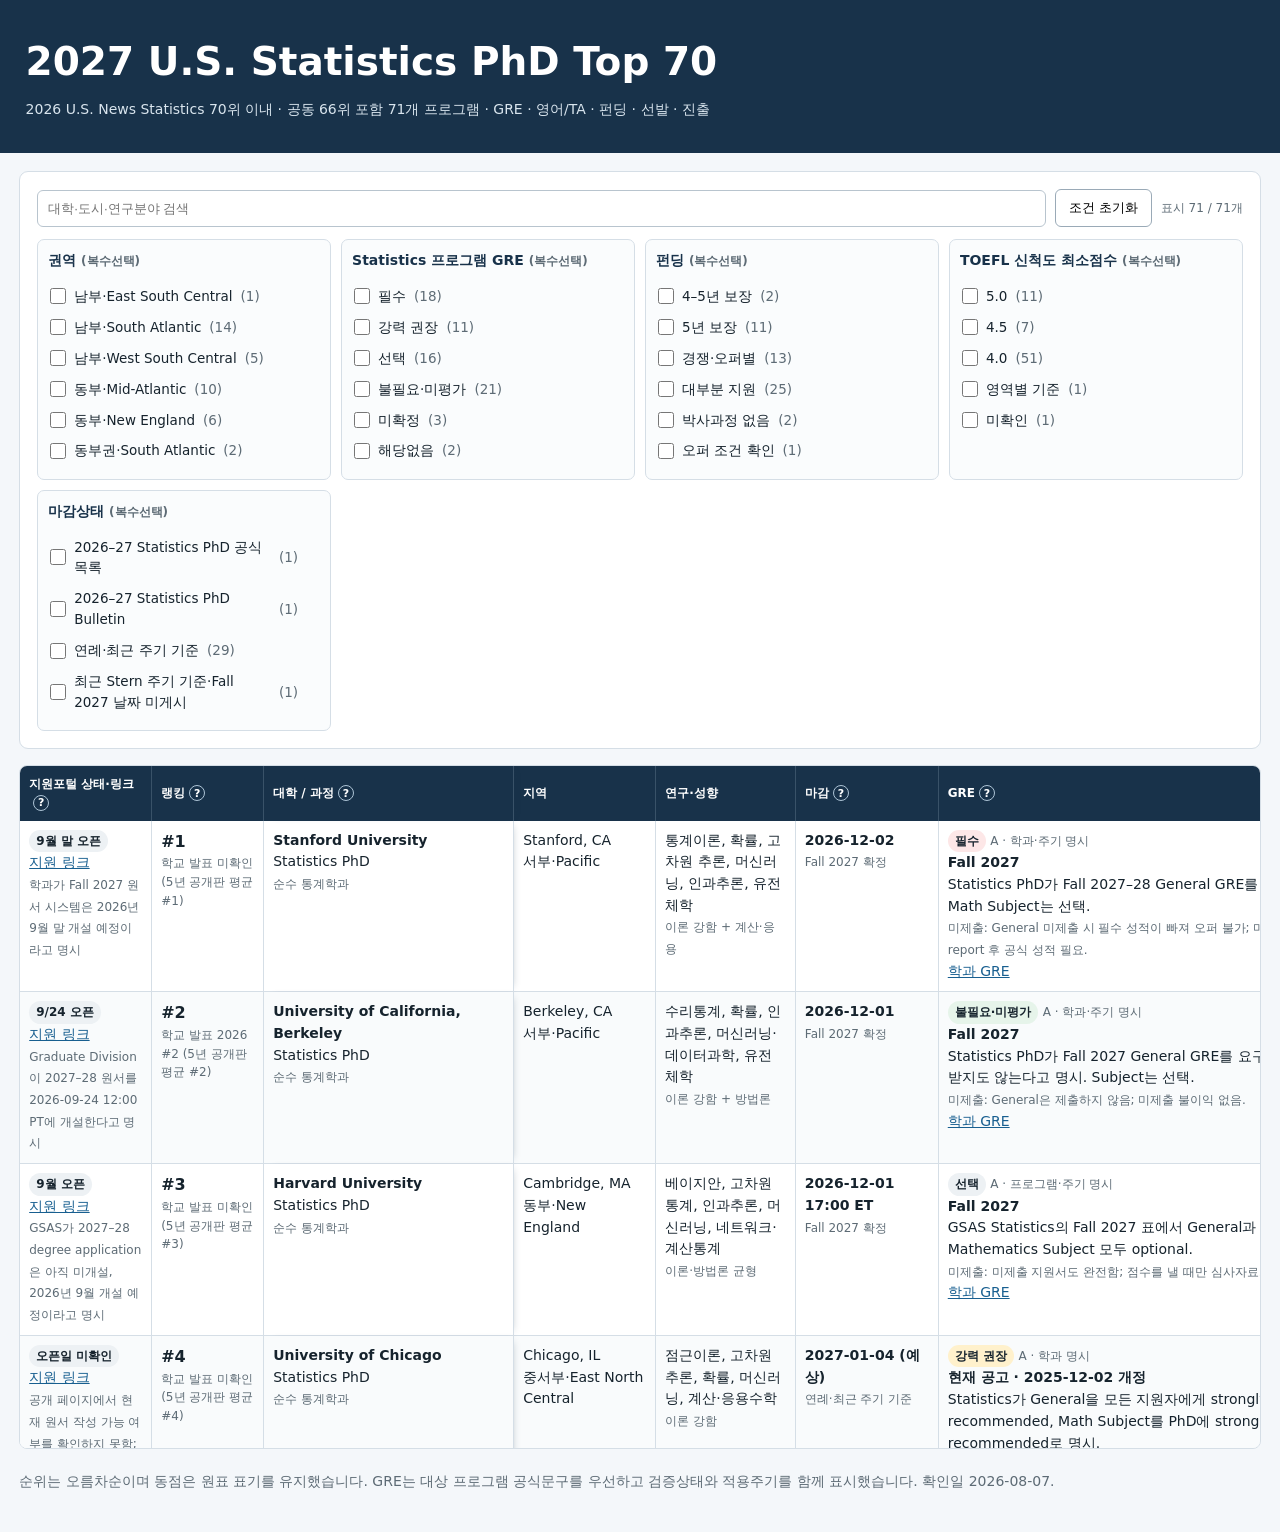
==== phd_prep/index.html @ 32fd01c5 "Directory Changed" ====
<!doctype html><html lang="ko"><head><meta charset="utf-8"><meta name="viewport" content="width=device-width,initial-scale=1"><title>2027 U.S. Statistics PhD Top 70</title><style>
:root{--navy:#18324a;--blue:#2f6b9a;--ink:#16232d;--muted:#5d6b75;--line:#d5dee6;--bg:#f4f7fa;--green:#e6f4ea;--amber:#fff1cc;--red:#fde7e7}*{box-sizing:border-box}body{margin:0;background:var(--bg);color:var(--ink);font:14px/1.55 system-ui,-apple-system,"Noto Sans KR",sans-serif}header{background:var(--navy);color:#fff;padding:32px max(18px,2vw)}h1{margin:0 0 7px;font-size:clamp(25px,4vw,39px)}header p{margin:0;color:#d9e5ee}.wrap{width:100%;max-width:none;margin:0;padding:18px max(12px,1.5vw)}.card{background:#fff;border:1px solid var(--line);border-radius:9px;padding:17px;margin-bottom:16px}.grid{display:grid;grid-template-columns:repeat(auto-fit,minmax(160px,1fr));gap:10px;margin-bottom:16px}.metric{background:#fff;border:1px solid var(--line);border-radius:8px;padding:13px}.metric b{display:block;font-size:25px;color:var(--blue)}.toolbar{display:flex;gap:9px;align-items:center;flex-wrap:wrap;margin-bottom:12px}.toolbar input{min-width:300px;flex:1;border:1px solid #b8c4ce;border-radius:6px;padding:10px}.toolbar button{border:1px solid #9aaab7;border-radius:6px;background:#fff;padding:9px 13px;cursor:pointer}.filtergrid{display:grid;grid-template-columns:repeat(auto-fit,minmax(260px,1fr));gap:10px;align-items:start}.filtergroup{min-width:0;border:1px solid var(--line);border-radius:7px;background:#fafcfd;padding:10px}.filtergroup h3{margin:0 0 7px;font-size:14px;color:var(--navy)}.checks{height:190px;overflow-y:auto;overflow-x:hidden;padding:2px 5px 2px 0;scrollbar-gutter:stable}.checks label{display:flex;align-items:center;gap:8px;padding:5px 2px;font-size:13.5px}.checks input{width:16px;height:16px;margin:0;flex:0 0 auto}.checks .optiontext{min-width:0;overflow-wrap:anywhere}.checks .count{color:var(--muted);font-variant-numeric:tabular-nums;white-space:nowrap}.tablebox{overflow:auto;max-height:76vh;border:1px solid var(--line);border-radius:8px;background:#fff}table{border-collapse:separate;border-spacing:0;width:100%;min-width:3050px}th{position:sticky;top:0;z-index:2;background:var(--navy);color:#fff;text-align:left;padding:9px;border-right:1px solid #395268;font-size:12px}td{padding:9px;border-right:1px solid var(--line);border-bottom:1px solid var(--line);vertical-align:top}th:first-child,td:first-child{width:132px;min-width:132px;max-width:132px;overflow-wrap:anywhere}tr:nth-child(even) td{background:#f9fbfc}a{color:#185f90}.tag{display:inline-block;border-radius:999px;padding:2px 7px;font-size:12px;font-weight:650;background:#edf1f4}.필수{background:var(--red)}.강력권장{background:var(--amber)}.불필요미평가{background:var(--green)}.small{font-size:12px;color:var(--muted)}.help{display:inline-grid;place-items:center;position:relative;margin-left:4px;width:16px;height:16px;border:1px solid #adc4d6;border-radius:50%;color:#fff;font:700 11px/1 system-ui;cursor:help;outline:none}.help::after{content:attr(data-tip);position:absolute;left:0;top:23px;width:270px;padding:9px 10px;border:1px solid #9db0bf;border-radius:6px;background:#fff;color:var(--ink);font:12px/1.45 system-ui;box-shadow:0 5px 18px #102a3d33;opacity:0;visibility:hidden;transform:translateY(-4px);transition:.12s;white-space:normal;z-index:20}.help:hover::after,.help:focus::after{opacity:1;visibility:visible;transform:none}footer{padding:22px 0;color:var(--muted)}@media(max-width:1000px){.wrap{padding:10px}.toolbar input{min-width:100%}}
</style></head><body><header><h1>2027 U.S. Statistics PhD Top 70</h1><p>2026 U.S. News Statistics 70위 이내 · 공동 66위 포함 71개 프로그램 · GRE · 영어/TA · 펀딩 · 선발 · 진출</p></header><main class="wrap"><section class="grid" id="metrics"></section><section class="card"><div class="toolbar"><input id="q" placeholder="대학·도시·연구분야 검색"><button id="reset" type="button">조건 초기화</button><span id="shown" class="small"></span></div><div class="filtergrid" id="filters"></div></section><div class="tablebox"><table><thead><tr><th>지원포털 상태·링크<span class="help" tabindex="0" data-tip="확인일 현재 원서 작성 가능 여부입니다. 미확인은 포털 로그인과 2026년 가을 재확인이 필요합니다.">?</span></th><th>랭킹<span class="help" tabindex="0" data-tip="굵은 값은 2026 U.S. News Statistics 순위입니다. 전체표는 UhakBrain 재게시본을 사용하고 대학 공식 발표로 교차확인했습니다.">?</span></th><th>대학 / 과정<span class="help" tabindex="0" data-tip="일부 행은 Biostatistics, Applied Math, Business Statistics 등 인접 과정이며 BYU와 Wake Forest는 Statistics PhD가 없습니다.">?</span></th><th>지역</th><th>연구·성향</th><th>마감<span class="help" tabindex="0" data-tip="Fall 2027 확정일과 최근 주기 예상일을 구분했습니다. TBA는 제출 전에 다시 확인해야 합니다.">?</span></th><th>GRE<span class="help wide-tip" tabindex="0" data-tip="학과·프로그램 문구를 최우선으로 적용했습니다. not required/no longer required이고 권장·평가 이점이 없으면 제출란이 있어도 불필요·미평가입니다. 선택은 optional 명시 또는 심사 고려·encouraged·recommended만 포함합니다. A=대상과정이 직접 명시, B=공식이지만 주기·목록·충돌 한계, C=Fall 2027 대상과정 문구 미확정입니다. General과 Subject는 근거문에서 분리했습니다.">?</span></th><th>TOEFL 신/구 · IELTS<span class="help" tabindex="0" data-tip="2026년 TOEFL 신 1–6 척도와 기존 0–120 척도를 병기했습니다. TA 기준은 입학 기준보다 높을 수 있습니다.">?</span></th><th>TA 영어·지원<span class="help" tabindex="0" data-tip="입학 영어점수와 TA/ITA 구두영어 자격을 분리한 정보입니다.">?</span></th><th>지원/오퍼/등록<span class="help" tabindex="0" data-tip="학과가 공식 공개한 경우만 기재했습니다. 빈칸은 0명이 아니라 미공개입니다.">?</span></th><th>펀딩<span class="help" tabindex="0" data-tip="보장연수, 9개월·12개월 여부, 여름지원, 등록금·수수료·보험을 오퍼에서 확인해야 합니다.">?</span></th><th>실제 학계진출 근거<span class="help" tabindex="0" data-tip="A는 최근 목적지 명단·대시보드, B는 공식 정성 설명·alumni, C는 실제 목적지 자료 부족입니다.">?</span></th><th>행동</th><th>공식 출처<span class="help" tabindex="0" data-tip="대상 프로그램 GRE를 첫 링크로 두고 Graduate School 공통 GRE, 입학, 펀딩, placement를 분리했습니다.">?</span></th></tr></thead><tbody id="body"></tbody></table></div><footer>순위는 오름차순이며 동점은 원표 표기를 유지했습니다. GRE는 대상 프로그램 공식문구를 우선하고 검증상태와 적용주기를 함께 표시했습니다. 확인일 2026-08-07.</footer></main><script>
const data=[{"n":1,"rank":"2026 U.S. News Statistics 공동순위 포함 #1","u":"Stanford University","p":"Statistics PhD","loc":"Stanford, CA","region":"서부·Pacific","structure":"순수 통계학과","focus":"통계이론, 확률, 고차원 추론, 머신러닝, 인과추론, 유전체학","orient":"이론 강함 + 계산·응용","career":"교수·연구소, 빅테크/AI, 바이오·금융 연구","korean":"미공개","volume":"미공개","cohort":"Fall만 선발","deadline":"2026-12-02","dstatus":"Fall 2027 확정","gre":"필수","impact":"General 미제출 시 필수 성적이 빠져 오퍼 불가; 마감일까지 self-report 후 공식 성적 필요.","funding":"PhD 재정지원 제공; 개별 오퍼에서 기간·여름지원 확인","flevel":"통상 전액","admissions":"https://statistics.stanford.edu/admissions/statistics-phd-admissions","finance":"https://statistics.stanford.edu/admissions/prospective-graduate-students","research":"https://statistics.stanford.edu/research","action":"GRE 응시 필수. 10월까지 공식 점수 확보","recheck":"제출 직전 포털·KHS 별도마감 확인","greEvidence":"Statistics PhD가 Fall 2027–28 General GRE를 필수로 명시. Math Subject는 선택.","greCycle":"Fall 2027","greGrade":"A · 학과·주기 명시","greUrl":"https://statistics.stanford.edu/admissions/statistics-phd-admissions","toeflNew":"4.5","toeflOld":"90","ielts":"7.0","waiver":"영어권 학위/최근 2년 영어환경 등 공식 조건","taEnglish":"입학 후 배치; 5.5/109 또는 IELTS 8 미만은 평가 가능","ta":"TA/RA 제공","englishNote":"신척도 공식","applicants":null,"admits":null,"enrolled":null,"statNote":"학과 수준 미공개","statQuality":"공개 자료 없음","statSource":"https://statistics.stanford.edu/admissions/statistics-phd-admissions","academicClass":"강함(정성)","placementEvidence":"공식 alumni·논문 목록은 있으나 현재 직장 비율은 미공개","academicShare":"미공개","placementGrade":"B","placementSource":"https://statistics.stanford.edu/people/alumni","rankHistory":"2026 USN 최상위권 / 2022 #1","usn2026":1,"rankSource":"https://www.uhakbrain.com/2026-statistics-ranking/","portalStatus":"미개설·9월 말 오픈","portalLink":"https://gradadmissions.stanford.edu/apply","portalNote":"학과가 Fall 2027 원서 시스템은 2026년 9월 말 개설 예정이라고 명시","gradGrePolicy":"대학원 공통 필수 아님·프로그램별","gradGreDetail":"Graduate School 공통요건만으로 제출 여부를 정할 수 없음; 통계학 프로그램 최종정책을 함께 적용","gradGreUrl":"https://gradadmissions.stanford.edu/apply/test-scores","facultyContact":"사전 연락은 대체로 불필요; SOP에 현재 faculty fit 2–3명과 구체 주제를 연결","summer":"9개월 stipend인지, 여름 RA/TA가 별도인지 확인","extra":"등록금·mandatory fees·보험·비거주 등록금·12개월 생활비·qualifying exam·master-out·지도교수 변경 규정 확인"},{"n":2,"rank":"2026 U.S. News Statistics 공동순위 포함 #2","u":"University of California, Berkeley","p":"Statistics PhD","loc":"Berkeley, CA","region":"서부·Pacific","structure":"순수 통계학과","focus":"수리통계, 확률, 인과추론, 머신러닝·데이터과학, 유전체학","orient":"이론 강함 + 방법론","career":"교수·연구소, 테크/AI, 바이오·정책","korean":"미공개","volume":"미공개","cohort":"Fall만; 전원 펀딩 원칙","deadline":"2026-12-01","dstatus":"Fall 2027 확정","gre":"불필요·미평가","impact":"General은 제출하지 않음; 미제출 불이익 없음.","funding":"합격 PhD 최대 5년: 등록금·수수료·보험·stipend (GSI/GSR/펠로십)","flevel":"5년 보장","admissions":"https://statistics.berkeley.edu/academics/phd/admissions","finance":"https://statistics.berkeley.edu/academics/phd/admissions/financial-support","research":"https://statistics.berkeley.edu/research","action":"GRE 보내지 않기; 수학 준비·연구 적합성 강조","recheck":"2026-09 포털 개설 후 세부서류","greEvidence":"Statistics PhD가 Fall 2027 General GRE를 요구하지 않고 받지도 않는다고 명시. Subject는 선택.","greCycle":"Fall 2027","greGrade":"A · 학과·주기 명시","greUrl":"https://statistics.berkeley.edu/academics/phd/admissions","toeflNew":"5.0 (S/W 4.5)","toeflOld":"90","ielts":"7.0","waiver":"공식 면제조건","taEnglish":"GSI 구두영어 별도 승인","ta":"GSI/GSR","englishNote":"Fall 2027 신척도 공식","applicants":350,"admits":20,"enrolled":11,"statNote":"연 약 350 지원, 18–22 오퍼, 10–12 등록","statQuality":"최근 공식 FAQ","statSource":"https://statistics.berkeley.edu/academics/phd/requirements","academicClass":"강함·혼합","placementEvidence":"최근 alumni에 Rutgers·Mercer·Bucknell 등 조교수와 Google·Genentech·퀀트 등 동시 확인","academicShare":"미공개","placementGrade":"A","placementSource":"https://statistics.berkeley.edu/people/past/phd","rankHistory":"2026 USN #2","usn2026":2,"rankSource":"https://www.uhakbrain.com/2026-statistics-ranking/","portalStatus":"9/24 오픈","portalLink":"https://gradapp.berkeley.edu/apply/?pk=PRG","portalNote":"Graduate Division이 2027–28 원서를 2026-09-24 12:00 PT에 개설한다고 명시","gradGrePolicy":"대학원 공통 필수 아님·프로그램별","gradGreDetail":"Graduate School 공통요건만으로 제출 여부를 정할 수 없음; 통계학 프로그램 최종정책을 함께 적용","gradGreUrl":"https://grad.berkeley.edu/admissions/application-process/requirements/","facultyContact":"사전 연락은 대체로 불필요; SOP에 현재 faculty fit 2–3명과 구체 주제를 연결","summer":"보장기간에 포함되는지 오퍼 확인","extra":"등록금·mandatory fees·보험·비거주 등록금·12개월 생활비·qualifying exam·master-out·지도교수 변경 규정 확인"},{"n":3,"rank":"2026 U.S. News Statistics 공동순위 포함 #3","u":"Harvard University","p":"Statistics PhD","loc":"Cambridge, MA","region":"동부·New England","structure":"순수 통계학과","focus":"베이지안, 고차원 통계, 인과추론, 머신러닝, 네트워크·계산통계","orient":"이론·방법론 균형","career":"교수·연구소, 테크/AI, 금융·바이오","korean":"미공개","volume":"공식 FAQ: qualified applicants 약 10% 합격; 2026 신입 13명","cohort":"소규모 집중형","deadline":"2026-12-01 17:00 ET","dstatus":"Fall 2027 확정","gre":"선택","impact":"미제출 지원서도 완전함; 점수를 낼 때만 심사자료가 됨.","funding":"거의 모든 PhD 등록금·stipend·TF/RA 지원","flevel":"통상 전액","admissions":"https://gsas.harvard.edu/program/statistics","finance":"https://statistics.fas.harvard.edu/phd-admissions-faq","research":"https://statistics.fas.harvard.edu/research","action":"GRE는 강한 경우만; 연구 질문과 faculty fit 우선","recheck":"포털 시간대·영어시험 면제","greEvidence":"GSAS Statistics의 Fall 2027 표에서 General과 Mathematics Subject 모두 optional.","greCycle":"Fall 2027","greGrade":"A · 프로그램·주기 명시","greUrl":"https://gsas.harvard.edu/program/statistics","toeflNew":"5.0 (Speaking 4.5)","toeflOld":"95 (Speaking 23)","ielts":"7.0 (Speaking 6.5)","waiver":"학부 영어수업 학위 중심; 석사는 자동면제 아님","taEnglish":"Speaking 23–25/IELTS 7–7.5는 면담 가능; 더 낮으면 과정","ta":"TF/RA","englishNote":"2026 GSAS 기준","applicants":null,"admits":null,"enrolled":13,"statNote":"qualified applicant 약 10% 합격; 2026 신입 13명","statQuality":"지원자 모수 미공개","statSource":"https://statistics.fas.harvard.edu/phd-admissions-faq","academicClass":"강함·혼합","placementEvidence":"학계, 은행, IT, 의료·경제 연구, 공공정책에 걸친 우수 placement를 공식 설명","academicShare":"미공개","placementGrade":"B","placementSource":"https://statistics.fas.harvard.edu/graduate","rankHistory":"2022 USN 공동 #3; 2026 전체표 재확인","usn2026":3,"rankSource":"https://www.uhakbrain.com/2026-statistics-ranking/","portalStatus":"미개설·2026-09 오픈","portalLink":"https://gsas.harvard.edu/apply","portalNote":"GSAS가 2027–28 degree application은 아직 미개설, 2026년 9월 개설 예정이라고 명시","gradGrePolicy":"대학원 공통 필수 아님·프로그램별","gradGreDetail":"Graduate School 공통요건만으로 제출 여부를 정할 수 없음; 통계학 프로그램 최종정책을 함께 적용","gradGreUrl":"https://gsas.harvard.edu/apply/applying-degree-programs/gre","facultyContact":"사전 연락은 대체로 불필요; SOP에 현재 faculty fit 2–3명과 구체 주제를 연결","summer":"9개월 stipend인지, 여름 RA/TA가 별도인지 확인","extra":"등록금·mandatory fees·보험·비거주 등록금·12개월 생활비·qualifying exam·master-out·지도교수 변경 규정 확인"},{"n":4,"rank":"2026 U.S. News Statistics 공동순위 포함 #4","u":"University of Chicago","p":"Statistics PhD","loc":"Chicago, IL","region":"중서부·East North Central","structure":"순수 통계학과","focus":"점근이론, 고차원 추론, 확률, 머신러닝, 계산·응용수학","orient":"이론 강함","career":"교수·연구소, AI/테크, 퀀트·금융","korean":"미공개","volume":"미공개","cohort":"Fall만","deadline":"2027-01-04 (예상)","dstatus":"연례·최근 주기 기준","gre":"강력 권장","impact":"필수는 아니나 두 시험 모두 권장 수준이 높아 미제출 시 비교자료가 줄어듦.","funding":"PhD 등록금·수수료·보험·생활비 지원; 국제학생 동일 원칙","flevel":"통상 전액","admissions":"https://stat.uchicago.edu/academics/admissions-faqs/","finance":"https://stat.uchicago.edu/academics/admissions-faqs/","research":"https://stat.uchicago.edu/research/","action":"상위권 정량 GRE 준비 권장","recheck":"2026-09~10 Fall 2027 날짜","greEvidence":"Statistics가 General을 모든 지원자에게 strongly recommended, Math Subject를 PhD에 strongly recommended로 명시.","greCycle":"현재 공고 · 2025-12-02 개정","greGrade":"A · 학과 명시","greUrl":"https://stat.uchicago.edu/academics/admissions-faqs/","toeflNew":"약 4.5","toeflOld":"90","ielts":"7.0","waiver":"공식 조건","taEnglish":"대학 TA 구두영어 별도","ta":"TA/RA","englishNote":"구척도 공식; 신척도 환산","applicants":null,"admits":null,"enrolled":null,"statNote":"학과 수준 미공개","statQuality":"공개 자료 없음","statSource":"https://stat.uchicago.edu/academics/admissions-faqs/","academicClass":"혼합—최근 산업/퀀트 비중 높음","placementEvidence":"2024 UCI 조교수·2022 Cornell 포닥과 함께 Cubist·TikTok·Millennium·Chicago Trading·Citadel 등 다수","academicShare":"미공개","placementGrade":"A","placementSource":"https://stat.uchicago.edu/alumni/phd-alumni/","rankHistory":"2022 USN 공동 #3; 2026 전체표 재확인","usn2026":4,"rankSource":"https://www.uhakbrain.com/2026-statistics-ranking/","portalStatus":"Fall 2027 원서창 미확인","portalLink":"https://stat.uchicago.edu/academics/admissions-faqs/","portalNote":"공개 페이지에서 현재 원서 작성 가능 여부를 확인하지 못함; 포털 로그인 및 2026년 9–10월 재확인","gradGrePolicy":"대학원 공통 필수 아님·프로그램별","gradGreDetail":"Graduate School 공통요건만으로 제출 여부를 정할 수 없음; 통계학 프로그램 최종정책을 함께 적용","gradGreUrl":"https://grad.uchicago.edu/admissions/apply/guidelines-and-deadlines/","facultyContact":"사전 연락은 대체로 불필요; SOP에 현재 faculty fit 2–3명과 구체 주제를 연결","summer":"9개월 stipend인지, 여름 RA/TA가 별도인지 확인","extra":"등록금·mandatory fees·보험·비거주 등록금·12개월 생활비·qualifying exam·master-out·지도교수 변경 규정 확인"},{"n":4,"rank":"2026 U.S. News Statistics 공동순위 포함 #4","u":"University of Pennsylvania (Wharton)","p":"Statistics & Data Science PhD","loc":"Philadelphia, PA","region":"동부·Mid-Atlantic","structure":"비즈니스스쿨 통계","focus":"베이지안, 인과, 고차원·ML, 계량·비즈니스 분석","orient":"방법론 + 비즈니스 응용","career":"교수(비즈니스·통계), 테크, 금융·컨설팅","korean":"미공개","volume":"미공개","cohort":"Wharton Doctoral 공통 지원","deadline":"2026-12-15","dstatus":"Fall 2027 확정","gre":"필수","impact":"GRE/GMAT 중 하나가 없으면 필수서류 미충족.","funding":"합격자 전원 fellowship: stipend·등록금·건강보험","flevel":"통상 전액","admissions":"https://doctoral.wharton.upenn.edu/admissions/","finance":"https://doctoral.wharton.upenn.edu/financing-your-degree/","research":"https://statistics.wharton.upenn.edu/research/","action":"GRE/GMAT 중 정량 강점을 보일 시험 준비","recheck":"시험 코드·점수 유효기간","greEvidence":"Wharton Doctoral application은 GRE 또는 GMAT 제출을 요구; Statistics & Data Science는 표준시험 대상.","greCycle":"현재 공고","greGrade":"A · 스쿨·전공 적용","greUrl":"https://doctoral.wharton.upenn.edu/application-requirements/","toeflNew":"약 5.0","toeflOld":"100 수준","ielts":"7.0 수준","waiver":"Wharton/대학원 조건","taEnglish":"TA 구두영어 별도","ta":"fellowship/TA/RA","englishNote":"정확한 신척도 재확인","applicants":null,"admits":null,"enrolled":null,"statNote":"학과 수준 미공개","statQuality":"공개 자료 없음","statSource":"https://doctoral.wharton.upenn.edu/admissions/","academicClass":"매우 강함","placementEvidence":"공식 FAQ가 졸업생 다수가 대학·연구기관 faculty position으로 진출한다고 명시","academicShare":"다수(정확 비율 미공개)","placementGrade":"A","placementSource":"https://doctoral.wharton.upenn.edu/faq/","rankHistory":"2022 USN 공동 #7; 2026 전체표 재확인","usn2026":4,"rankSource":"https://www.uhakbrain.com/2026-statistics-ranking/","portalStatus":"9월 오픈","portalLink":"https://doctoral.wharton.upenn.edu/admissions/","portalNote":"Wharton이 Fall 2027 원서를 2026년 9월 개설한다고 명시","gradGrePolicy":"Wharton 별도 스쿨 정책","gradGreDetail":"Graduate School 공통요건만으로 제출 여부를 정할 수 없음; 통계학 프로그램 최종정책을 함께 적용","gradGreUrl":"https://doctoral.wharton.upenn.edu/admissions/","facultyContact":"사전 연락은 대체로 불필요; SOP에 현재 faculty fit 2–3명과 구체 주제를 연결","summer":"9개월 stipend인지, 여름 RA/TA가 별도인지 확인","extra":"등록금·mandatory fees·보험·비거주 등록금·12개월 생활비·qualifying exam·master-out·지도교수 변경 규정 확인"},{"n":6,"rank":"2026 U.S. News Statistics 공동순위 포함 #6","u":"Carnegie Mellon University","p":"Statistics & Data Science PhD","loc":"Pittsburgh, PA","region":"동부·Mid-Atlantic","structure":"통계·데이터과학; Stat/ML 공동과정","focus":"머신러닝, 인과추론, 베이지안, 네트워크, 신경과학·공공정책","orient":"계산·방법론 강함","career":"교수·연구소, AI/테크, 정책·바이오","korean":"미공개","volume":"미공개","cohort":"Statistics PhD와 공동 Stat/ML 트랙 구분","deadline":"2026-12-01","dstatus":"Fall 2027 확정","gre":"선택","impact":"순수 Statistics PhD는 미제출 불이익이 명시되지 않음; 지원 과정명을 정확히 선택.","funding":"전원 등록금 + 9개월 기준 월 약 $3,100 stipend(현재 안내)","flevel":"통상 전액","admissions":"https://www.cmu.edu/dietrich/statistics-datascience/academics/phd/application-process.html","finance":"https://www.cmu.edu/dietrich/statistics-datascience/academics/phd/application-process.html","research":"https://www.cmu.edu/dietrich/statistics-datascience/research/index.html","action":"트랙별 GRE 요건 분리 확인","recheck":"공동 Stat/ML 지원 시 GRE·마감 재확인","greEvidence":"Statistics PhD는 GRE optional. Joint Statistics/Machine Learning 등 공동과정은 별도 요구 가능.","greCycle":"Fall 2027","greGrade":"A · 학과·주기 명시","greUrl":"https://www.cmu.edu/dietrich/statistics-datascience/academics/phd/application-process.html","toeflNew":"4.0 상당","toeflOld":"84 (S18/R22/L22/W22)","ielts":"7.5; DET 125","waiver":"공식 조건","taEnglish":"모든 비원어민 ITA 인증; 지원과 연계","ta":"TA/RA, 주 10시간 이내","englishNote":"월 약 $3,100×9개월 안내","applicants":null,"admits":null,"enrolled":null,"statNote":"학과 수준 미공개","statQuality":"공개 자료 없음","statSource":"https://www.cmu.edu/dietrich/statistics-datascience/academics/phd/application-process.html","academicClass":"강함·혼합","placementEvidence":"프로그램이 academia·industry·government research 경로를 명시","academicShare":"미공개","placementGrade":"B","placementSource":"https://www.cmu.edu/dietrich/statistics-datascience/academics/phd/index.html","rankHistory":"2026 USN 공동 #6","usn2026":6,"rankSource":"https://www.uhakbrain.com/2026-statistics-ranking/","portalStatus":"10/1 오픈","portalLink":"https://www.cmu.edu/dietrich/statistics-datascience/academics/phd/application-process.html","portalNote":"Statistics가 Fall 2027 원서를 2026-10-01 개설한다고 명시","gradGrePolicy":"중앙 일괄정책 없음·학과별","gradGreDetail":"Graduate School 공통요건만으로 제출 여부를 정할 수 없음; 통계학 프로그램 최종정책을 함께 적용","gradGreUrl":"https://www.cmu.edu/graduate/prospective/","facultyContact":"사전 연락은 대체로 불필요; SOP에 현재 faculty fit 2–3명과 구체 주제를 연결","summer":"9개월 stipend인지, 여름 RA/TA가 별도인지 확인","extra":"등록금·mandatory fees·보험·비거주 등록금·12개월 생활비·qualifying exam·master-out·지도교수 변경 규정 확인"},{"n":6,"rank":"2026 U.S. News Statistics 공동순위 포함 #6","u":"Duke University","p":"Statistical Science PhD","loc":"Durham, NC","region":"남부·South Atlantic","structure":"통계과학","focus":"베이지안·의사결정, 계산통계, 머신러닝, 바이오인포매틱스","orient":"방법론·응용 균형","career":"교수·연구소, 테크, 제약·보건, 금융","korean":"미공개","volume":"미공개","cohort":"Fall만","deadline":"2026-12-15 (연례)","dstatus":"연례·최근 주기 기준","gre":"필수","impact":"현재 공개문구상 제출 필요. 다만 문구가 주기 비특정이므로 Fall 2027 포털에서도 재확인.","funding":"5년 또는 학위완료까지 등록금·수수료 + 12개월 stipend(TA/RA)","flevel":"5년 보장","admissions":"https://stat.duke.edu/phd/prospective-students/how-to-apply","finance":"https://stat.duke.edu/phd/prospective-students/financial-support","research":"https://stat.duke.edu/research","action":"GRE 준비하되 2026 가을 문구 재확인","recheck":"2026-09 GRE 항목","greEvidence":"Statistical Science PhD 지원 페이지가 Duke 기본요건에 GRE를 포함한다고 명시.","greCycle":"현재 공고 · 주기 비특정","greGrade":"B · 학과 문구·주기 불명","greUrl":"https://stat.duke.edu/phd/prospective-students/how-to-apply","toeflNew":"5.0","toeflOld":"90","ielts":"7.0","waiver":"영어권 국가 영어전용 대학 2년 이상 등","taEnglish":"비원어민 합격자는 면제 여부와 무관하게 배치시험","ta":"TA/RA","englishNote":"입학 후 ELP 시험","applicants":null,"admits":null,"enrolled":null,"statNote":"학과 수준 미공개","statQuality":"공개 자료 없음","statSource":"https://stat.duke.edu/phd/prospective-students/how-to-apply","academicClass":"강함·혼합","placementEvidence":"Graduate School 공식 career outcomes dashboard 제공; 지원 전 연도별 목적지 직접 필터 권장","academicShare":"대시보드 확인","placementGrade":"A","placementSource":"https://gradschool.duke.edu/about/statistics/statistical-science-phd-career-outcomes-statistics/","rankHistory":"2026 USN 공동 #6","usn2026":6,"rankSource":"https://www.uhakbrain.com/2026-statistics-ranking/","portalStatus":"Fall 2027 원서창 미확인","portalLink":"https://stat.duke.edu/phd/prospective-students/how-to-apply","portalNote":"공개 페이지에서 현재 원서 작성 가능 여부를 확인하지 못함; 포털 로그인 및 2026년 9–10월 재확인","gradGrePolicy":"대학원 공통 필수 아님·프로그램별","gradGreDetail":"Graduate School 공통요건만으로 제출 여부를 정할 수 없음; 통계학 프로그램 최종정책을 함께 적용","gradGreUrl":"https://gradschool.duke.edu/admissions/application-instructions/gre-scores/","facultyContact":"사전 연락은 대체로 불필요; SOP에 현재 faculty fit 2–3명과 구체 주제를 연결","summer":"보장기간에 포함되는지 오퍼 확인","extra":"등록금·mandatory fees·보험·비거주 등록금·12개월 생활비·qualifying exam·master-out·지도교수 변경 규정 확인"},{"n":6,"rank":"2026 U.S. News Statistics 공동순위 포함 #6","u":"University of Michigan–Ann Arbor","p":"Statistics PhD","loc":"Ann Arbor, MI","region":"중서부·East North Central","structure":"순수 통계학과","focus":"통계이론·확률, 고차원·ML, 인과, 공간·시계열, 학제응용","orient":"이론·응용 균형","career":"교수·연구소, 정부, 테크·금융·바이오","korean":"미공개","volume":"연 350–400 지원, 30–40 오퍼, 12–15 등록; 국제학생 50–60%","cohort":"중형 코호트","deadline":"2026-12-15","dstatus":"연례·최근 주기 기준","gre":"선택","impact":"미제출로 불완전 처리되지 않음; 강한 점수도 보조자료 수준.","funding":"합격 PhD 5년 stipend·등록금·benefits 보장","flevel":"5년 보장","admissions":"https://lsa.umich.edu/stats/phd-students/ProspectiveGraduateStudents/graduate-degree-application.html","finance":"https://lsa.umich.edu/stats/phd-students/phd-program.html","research":"https://lsa.umich.edu/stats/research.html","action":"GRE보다 관련 수학과목·연구 증거","recheck":"2026-09 세부일정","greEvidence":"Statistics PhD는 GRE를 더 이상 요구하지 않으며 제출 시에도 minor/supporting role이라고 명시.","greCycle":"현재 공고","greGrade":"A · 학과 명시","greUrl":"https://lsa.umich.edu/stats/phd-students/ProspectiveGraduateStudents/graduate-degree-application.html","toeflNew":"약 4.0","toeflOld":"84","ielts":"6.5","waiver":"Rackham 공식 조건","taEnglish":"GSI spoken-English 별도","ta":"GSI/GSRA","englishNote":"최신 신척도 재확인","applicants":375,"admits":35,"enrolled":14,"statNote":"연 350–400 지원, 30–40 오퍼, 12–15 등록; 국제학생 50–60%","statQuality":"공식 FAQ의 범위 중간값","statSource":"https://lsa.umich.edu/stats/phd-students/ProspectiveGraduateStudents/prospective-phd-student-FAQs.html","academicClass":"강함","placementEvidence":"공식 프로그램이 많은 졸업생이 peer institution 교수, 그 외 연구소·정부·산업으로 진출한다고 설명","academicShare":"미공개","placementGrade":"B","placementSource":"https://lsa.umich.edu/stats/phd-students.html","rankHistory":"2026 USN 공동 #6","usn2026":6,"rankSource":"https://www.uhakbrain.com/2026-statistics-ranking/","portalStatus":"Fall 2027 원서창 미확인","portalLink":"https://lsa.umich.edu/stats/phd-students/ProspectiveGraduateStudents/graduate-degree-application.html","portalNote":"공개 페이지에서 현재 원서 작성 가능 여부를 확인하지 못함; 포털 로그인 및 2026년 9–10월 재확인","gradGrePolicy":"대학원 공통 필수 아님·프로그램별","gradGreDetail":"Graduate School 공통요건만으로 제출 여부를 정할 수 없음; 통계학 프로그램 최종정책을 함께 적용","gradGreUrl":"https://rackham.umich.edu/admissions/applying/minimum-requirements/","facultyContact":"사전 연락은 대체로 불필요; SOP에 현재 faculty fit 2–3명과 구체 주제를 연결","summer":"보장기간에 포함되는지 오퍼 확인","extra":"등록금·mandatory fees·보험·비거주 등록금·12개월 생활비·qualifying exam·master-out·지도교수 변경 규정 확인"},{"n":6,"rank":"2026 U.S. News Statistics 공동순위 포함 #6","u":"University of Washington","p":"Statistics PhD","loc":"Seattle, WA","region":"서부·Pacific","structure":"순수 통계학과","focus":"확률, 베이지안, 머신러닝, 네트워크, 통계유전학","orient":"이론·방법론 균형","career":"교수·연구소, 시애틀 테크, 바이오·공공기관","korean":"미공개","volume":"미공개","cohort":"2026-08-01 지원 개시; 2027-02 중하순 결과 예정","deadline":"2026-12-01","dstatus":"Fall 2027 확정","gre":"불필요·미평가","impact":"General은 보내도 심사되지 않음. Math Subject는 선택자료이고 미제출 불이익 없음.","funding":"TA/RA/펠로십 중심; 오퍼서 기간·여름 확인","flevel":"대부분 지원","admissions":"https://stat.uw.edu/academics/graduate/applying","finance":"https://stat.uw.edu/academics/graduate/applying/faq","research":"https://stat.uw.edu/research","action":"GRE 보내지 않기; faculty fit·이론 배경 강조","recheck":"영어시험·성적표 지침","greEvidence":"Fall 2027 Statistics 입학 페이지가 General GRE를 전혀 사용하지 않는다고 명시. Math Subject는 optional이며 미제출에 불이익이 없다고 명시.","greCycle":"Fall 2027","greGrade":"A · 학과·주기 명시","greUrl":"https://stat.uw.edu/academics/graduate/applying","toeflNew":"5.0 (Speaking)","toeflOld":"26 (Speaking)","ielts":"7.0 (Speaking)","waiver":"공식 조건","taEnglish":"PhD는 TA 자격 수준을 사실상 권고; 미충족자를 극소수만 선발","ta":"TA/RA","englishNote":"Fall 2027 학과 권고치","applicants":null,"admits":null,"enrolled":null,"statNote":"학과 수준 미공개","statQuality":"공개 자료 없음","statSource":"https://stat.uw.edu/academics/graduate/applying","academicClass":"강함(정성)","placementEvidence":"공식 PhD alumni directory는 제공하나 직장 목적지 비율은 미공개","academicShare":"미공개","placementGrade":"B","placementSource":"https://stat.uw.edu/people/alumni/phd","rankHistory":"2026 USN 공동 #6","usn2026":6,"rankSource":"https://www.uhakbrain.com/2026-statistics-ranking/","portalStatus":"오픈","portalLink":"https://apps.grad.uw.edu/applForAdmiss/","portalNote":"Statistics가 Autumn 2027 원서를 2026-08-01부터 제출할 수 있다고 명시","gradGrePolicy":"대학원 공통 필수 아님·프로그램별","gradGreDetail":"Graduate School 공통요건만으로 제출 여부를 정할 수 없음; 통계학 프로그램 최종정책을 함께 적용","gradGreUrl":"https://grad.uw.edu/admission/understanding-the-application-process/admissions-faqs/","facultyContact":"사전 연락은 대체로 불필요; SOP에 현재 faculty fit 2–3명과 구체 주제를 연결","summer":"9개월 stipend인지, 여름 RA/TA가 별도인지 확인","extra":"등록금·mandatory fees·보험·비거주 등록금·12개월 생활비·qualifying exam·master-out·지도교수 변경 규정 확인"},{"n":10,"rank":"2026 U.S. News Statistics 공동순위 포함 #10","u":"Columbia University","p":"Statistics PhD","loc":"New York, NY","region":"동부·Mid-Atlantic","structure":"순수 통계학과","focus":"고차원 통계, 머신러닝, 베이지안, 인과추론, 시계열·생물통계","orient":"방법론·응용 균형","career":"교수·연구소, 테크·금융·제약","korean":"미공개","volume":"학과가 지원·합격 분포를 공개하지 않는다고 명시","cohort":"해마다 규모 변동","deadline":"2027-01-07","dstatus":"Fall 2027 확정","gre":"불필요·미평가","impact":"지원 필수요건이 아니므로 미제출로 불완전 처리되지 않음.","funding":"합격 PhD 최대 5년 등록금·수수료·stipend","flevel":"5년 보장","admissions":"https://www.gsas.columbia.edu/content/statistics-phd","finance":"https://stat.columbia.edu/programs/ph-d-program/","research":"https://stat.columbia.edu/research/","action":"GRE General 불필요. GSAS 포털에서 Fall 2027 term 선택 가능 여부 확인 후 제출","recheck":"구 학과 FAQ보다 GSAS 최신 페이지 우선","greEvidence":"GSAS Statistics PhD Fall 2027 프로그램 표의 GRE General 항목이 No.","greCycle":"Fall 2027","greGrade":"A · 프로그램·주기 명시","greUrl":"https://www.gsas.columbia.edu/content/statistics-phd","toeflNew":"5.0","toeflOld":"100","ielts":"7.5","waiver":"GSAS 공식 조건","taEnglish":"TA 구두영어 별도 가능","ta":"TA/RA","englishNote":"높은 영어 최소점수","applicants":null,"admits":null,"enrolled":null,"statNote":"학과 수준 미공개","statQuality":"공개 자료 없음","statSource":"https://www.gsas.columbia.edu/content/statistics-phd","academicClass":"혼합/자료 부족","placementEvidence":"공식 최근 졸업생별 목적지·비율을 확인하지 못함; 프로그램 설명만으로 교수 진출률을 추정하지 않음","academicShare":"미공개","placementGrade":"C","placementSource":"https://stat.columbia.edu/research/","rankHistory":"2022 USN 공동 #5; 2026 전체표 재확인","usn2026":10,"rankSource":"https://www.uhakbrain.com/2026-statistics-ranking/","portalStatus":"포털 접속","portalLink":"https://apply.gsas.columbia.edu/apply/","portalNote":"Fall 2027 Statistics 요건과 2027-01-07 마감이 공개되었고 GSAS 포털은 계정 생성 가능","gradGrePolicy":"대학원 공통 필수 아님·프로그램별","gradGreDetail":"Graduate School 공통요건만으로 제출 여부를 정할 수 없음; 통계학 프로그램 최종정책을 함께 적용","gradGreUrl":"https://www.gsas.columbia.edu/content/frequently-asked-questions","facultyContact":"사전 연락은 대체로 불필요; SOP에 현재 faculty fit 2–3명과 구체 주제를 연결","summer":"보장기간에 포함되는지 오퍼 확인","extra":"등록금·mandatory fees·보험·비거주 등록금·12개월 생활비·qualifying exam·master-out·지도교수 변경 규정 확인"},{"n":10,"rank":"2026 U.S. News Statistics 공동순위 포함 #10","u":"Yale University","p":"Statistics & Data Science PhD","loc":"New Haven, CT","region":"동부·New England","structure":"통계·데이터과학","focus":"통계이론, 베이지안·의사결정, 확률·정보이론, ML·네트워크·유전체","orient":"이론 강함 + 계산","career":"교수·연구소, AI/테크, 금융·바이오","korean":"미공개","volume":"Fall 2024: 300+ 지원, 15–18 오퍼, 6–8 등록","cohort":"매우 소규모","deadline":"2026-12-01","dstatus":"연례·최근 주기 기준","gre":"선택","impact":"미제출 지원서도 완전함; 제출 점수는 선택자료.","funding":"통상 전액 지원","flevel":"통상 전액","admissions":"https://statistics.yale.edu/graduates/phd-program/phd-admissions","finance":"https://gsas.yale.edu/resources-students/finances-fellowships","research":"https://statistics.yale.edu/research","action":"선택 GRE보다 fit·추천서 중요","recheck":"Fall 2027 GSAS 마감","greEvidence":"Statistics & Data Science PhD가 General 및 Subject를 모두 optional로 명시.","greCycle":"현재 공고","greGrade":"A · 학과 명시","greUrl":"https://statistics.yale.edu/graduates/phd-program/phd-admissions","toeflNew":"약 4.0","toeflOld":"100","ielts":"6.5–7.0가 흔함","waiver":"대학원 공식 면제조건 확인","taEnglish":"TA/ITA 구두영어는 입학보다 높을 수 있음","ta":"TA/RA·오퍼별","englishNote":"2026 가을 공식 페이지 재확인","applicants":300,"admits":17,"enrolled":7,"statNote":"Fall 2024: 300+ 지원, 15–18 오퍼, 6–8 등록","statQuality":"지원자는 하한; 오퍼·등록은 중간값","statSource":"https://statistics.yale.edu/graduates/phd-program/phd-admissions","academicClass":"혼합/자료 부족","placementEvidence":"공식 최근 졸업생별 목적지·비율을 확인하지 못함; 프로그램 설명만으로 교수 진출률을 추정하지 않음","academicShare":"미공개","placementGrade":"C","placementSource":"https://statistics.yale.edu/research","rankHistory":"2022 USN 공동 #13; 2026 전체표 재확인","usn2026":10,"rankSource":"https://www.uhakbrain.com/2026-statistics-ranking/","portalStatus":"Fall 2027 원서창 미확인","portalLink":"https://statistics.yale.edu/graduates/phd-program/phd-admissions","portalNote":"공개 페이지에서 현재 원서 작성 가능 여부를 확인하지 못함; 포털 로그인 및 2026년 9–10월 재확인","gradGrePolicy":"대학원 공통 필수 아님·프로그램별","gradGreDetail":"Graduate School 공통요건만으로 제출 여부를 정할 수 없음; 통계학 프로그램 최종정책을 함께 적용","gradGreUrl":"https://gsas.yale.edu/admissions/phdmasters-application-process/standardized-testing-requirements","facultyContact":"사전 연락은 대체로 불필요; SOP에 현재 faculty fit 2–3명과 구체 주제를 연결","summer":"9개월 stipend인지, 여름 RA/TA가 별도인지 확인","extra":"등록금·mandatory fees·보험·비거주 등록금·12개월 생활비·qualifying exam·master-out·지도교수 변경 규정 확인"},{"n":12,"rank":"2026 U.S. News Statistics 공동순위 포함 #12","u":"Cornell University","p":"Statistics PhD","loc":"Ithaca, NY","region":"동부·Mid-Atlantic","structure":"Statistics & Data Science","focus":"고차원, ML, 인과, 베이지안, 함수·공간자료, 생물응용","orient":"방법론·응용 균형","career":"교수·연구소, 테크·금융·바이오","korean":"미공개","volume":"미공개","cohort":"지원 제공 가능한 경우에 주로 합격","deadline":"2027-01-04","dstatus":"연례·최근 주기 기준","gre":"불필요·미평가","impact":"현재 목록상 GRE 없이 완전한 지원 가능. 제출점수 차단·미평가 여부는 명시되지 않음.","funding":"필드 매뉴얼 기준 정상진도 시 5년 지원 보장","flevel":"5년 보장","admissions":"https://stat.cornell.edu/phd-statistics/apply","finance":"https://stat.cornell.edu/sites/default/files/Statistics%20PhD%20Field%20Manual%20%28v.4.23.25%29.pdf","research":"https://stat.cornell.edu/research","action":"GRE 보내지 않기","recheck":"2026-09 정확한 2027 마감","greEvidence":"2026년 Statistics PhD 공식 필수자료 목록에 GRE가 없고 Graduate School은 field별 정책을 따름.","greCycle":"현재 공고 · 마감 1/4","greGrade":"B · 학과 목록 기반","greUrl":"https://stat.cornell.edu/phd-statistics/apply","toeflNew":"Tier A S5.5/R4/L3.5/W4; Tier B S4/R4/L3.5/W4","toeflOld":"A S27/R20/L15/W20; B S22/R20/L15/W20","ielts":"overall 7; 직접 TA는 speaking 8","waiver":"공식 연구학위 면제조건","taEnglish":"Tier A 직접 TA; Tier B 입학 후 평가","ta":"TA/RA","englishNote":"가장 명확한 TA 2단계 기준","applicants":null,"admits":null,"enrolled":null,"statNote":"학과 수준 미공개","statQuality":"공개 자료 없음","statSource":"https://stat.cornell.edu/phd-statistics/apply","academicClass":"혼합/자료 부족","placementEvidence":"공식 최근 졸업생별 목적지·비율을 확인하지 못함; 프로그램 설명만으로 교수 진출률을 추정하지 않음","academicShare":"미공개","placementGrade":"C","placementSource":"https://stat.cornell.edu/research","rankHistory":"2022 USN 공동 #13; 2026 전체표 재확인","usn2026":12,"rankSource":"https://www.uhakbrain.com/2026-statistics-ranking/","portalStatus":"Fall 2027 원서창 미확인","portalLink":"https://stat.cornell.edu/phd-statistics/apply","portalNote":"공개 페이지에서 현재 원서 작성 가능 여부를 확인하지 못함; 포털 로그인 및 2026년 9–10월 재확인","gradGrePolicy":"대학원 공통 필수 아님·프로그램별","gradGreDetail":"Graduate School 공통요건만으로 제출 여부를 정할 수 없음; 통계학 프로그램 최종정책을 함께 적용","gradGreUrl":"https://gradschool.cornell.edu/admissions/application-steps/required-tests/","facultyContact":"사전 연락은 대체로 불필요; SOP에 현재 faculty fit 2–3명과 구체 주제를 연결","summer":"보장기간에 포함되는지 오퍼 확인","extra":"등록금·mandatory fees·보험·비거주 등록금·12개월 생활비·qualifying exam·master-out·지도교수 변경 규정 확인"},{"n":12,"rank":"2026 U.S. News Statistics 공동순위 포함 #12","u":"University of California, Davis","p":"Statistics PhD","loc":"Davis, CA","region":"서부·Pacific","structure":"순수 통계학과","focus":"통계이론·방법론, ML, 생물정보, 환경·유전체 응용","orient":"방법론·응용 균형","career":"교수·연구소, 캘리포니아 테크·바이오, 정부","korean":"미공개","volume":"미공개","cohort":"우선마감이 입학·펀딩 모두 중요","deadline":"2026-12-01 우선 / 2027-01-15 최종","dstatus":"Fall 2027 확정","gre":"불필요·미평가","impact":"미제출 불이익 없음; 보내도 심사되지 않음.","funding":"펠로십·TA·GSR; 등록금/수수료 환급·급여, 비거주 등록금 지원 가능","flevel":"대부분 지원","admissions":"https://statistics.ucdavis.edu/grad/admissions","finance":"https://statistics.ucdavis.edu/grad/financial-support","research":"https://statistics.ucdavis.edu/research","action":"12/1까지 제출해야 펀딩 포함 최상 고려","recheck":"1/15은 최종일이지 권장일 아님","greEvidence":"Statistics가 GRE를 요구하지 않으며 제출해도 review하지 않는다고 명시.","greCycle":"Fall 2027","greGrade":"A · 학과·주기 명시","greUrl":"https://statistics.ucdavis.edu/grad/admissions","toeflNew":"약 4.0","toeflOld":"79–80가 흔함","ielts":"6.5–7.0가 흔함","waiver":"대학원 공식 면제조건 확인","taEnglish":"TA/ITA 구두영어는 입학보다 높을 수 있음","ta":"TA/RA·오퍼별","englishNote":"2026 가을 공식 페이지 재확인","applicants":null,"admits":null,"enrolled":null,"statNote":"학과 수준 미공개","statQuality":"공개 자료 없음","statSource":"https://statistics.ucdavis.edu/grad/admissions","academicClass":"혼합/자료 부족","placementEvidence":"공식 최근 졸업생별 목적지·비율을 확인하지 못함; 프로그램 설명만으로 교수 진출률을 추정하지 않음","academicShare":"미공개","placementGrade":"C","placementSource":"https://statistics.ucdavis.edu/research","rankHistory":"2026 USN 공동 #12","usn2026":12,"rankSource":"https://www.uhakbrain.com/2026-statistics-ranking/","portalStatus":"9–10월 오픈","portalLink":"https://statistics.ucdavis.edu/grad/admissions","portalNote":"Statistics가 Fall 2027 원서를 2026년 9–10월 개설한다고 명시","gradGrePolicy":"대학원 공통 필수 아님·프로그램별","gradGreDetail":"Graduate School 공통요건만으로 제출 여부를 정할 수 없음; 통계학 프로그램 최종정책을 함께 적용","gradGreUrl":"https://grad.ucdavis.edu/test-score-requirements","facultyContact":"사전 연락은 대체로 불필요; SOP에 현재 faculty fit 2–3명과 구체 주제를 연결","summer":"9개월 stipend인지, 여름 RA/TA가 별도인지 확인","extra":"등록금·mandatory fees·보험·비거주 등록금·12개월 생활비·qualifying exam·master-out·지도교수 변경 규정 확인"},{"n":12,"rank":"2026 U.S. News Statistics 공동순위 포함 #12","u":"University of California, Los Angeles","p":"Statistics & Data Science PhD","loc":"Los Angeles, CA","region":"서부·Pacific","structure":"통계·데이터과학","focus":"인과, ML, 공간, 사회·환경 응용, 계산통계","orient":"응용·계산 강함","career":"교수·연구소, 테크·엔터테인먼트, 보건·정책","korean":"미공개","volume":"미공개","cohort":"Fall만","deadline":"2026-12-10","dstatus":"연례·최근 주기 기준","gre":"강력 권장","impact":"필수는 아니지만 학과 표현상 미제출보다 제출을 강하게 선호.","funding":"거의 모든 PhD 지원; 보통 4년, 등록금·비거주 등록금 포함 가능","flevel":"4–5년 보장","admissions":"https://statistics.ucla.edu/index.php/academics/graduate/applying-to-the-graduate-program/","finance":"https://statistics.ucla.edu/index.php/academics/graduate/financial-support/","research":"https://statistics.ucla.edu/index.php/research/","action":"GRE 제출 권장","recheck":"2026-09 정확한 연도","greEvidence":"Statistics & Data Science가 PhD/MS 지원자에게 GRE를 highly recommended로 명시.","greCycle":"현재 공고","greGrade":"A · 학과 명시","greUrl":"https://statistics.ucla.edu/index.php/academics/graduate/applying-to-the-graduate-program/","toeflNew":"약 4.0","toeflOld":"87","ielts":"6.5–7.0가 흔함","waiver":"대학원 공식 면제조건 확인","taEnglish":"TA/ITA 구두영어는 입학보다 높을 수 있음","ta":"TA/RA·오퍼별","englishNote":"2026 가을 공식 페이지 재확인","applicants":null,"admits":null,"enrolled":null,"statNote":"학과 수준 미공개","statQuality":"공개 자료 없음","statSource":"https://statistics.ucla.edu/index.php/academics/graduate/applying-to-the-graduate-program/","academicClass":"혼합/자료 부족","placementEvidence":"공식 최근 졸업생별 목적지·비율을 확인하지 못함; 프로그램 설명만으로 교수 진출률을 추정하지 않음","academicShare":"미공개","placementGrade":"C","placementSource":"https://statistics.ucla.edu/index.php/research/","rankHistory":"최근 USN 상위권군; 정확 순위 재확인","usn2026":12,"rankSource":"https://www.uhakbrain.com/2026-statistics-ranking/","portalStatus":"Fall 2027 원서창 미확인","portalLink":"https://statistics.ucla.edu/index.php/academics/graduate/applying-to-the-graduate-program/","portalNote":"공개 페이지에서 현재 원서 작성 가능 여부를 확인하지 못함; 포털 로그인 및 2026년 9–10월 재확인","gradGrePolicy":"대학원 공통 필수 아님·프로그램별","gradGreDetail":"Graduate School 공통요건만으로 제출 여부를 정할 수 없음; 통계학 프로그램 최종정책을 함께 적용","gradGreUrl":"https://grad.ucla.edu/admissions/","facultyContact":"사전 연락은 대체로 불필요; SOP에 현재 faculty fit 2–3명과 구체 주제를 연결","summer":"보장기간에 포함되는지 오퍼 확인","extra":"등록금·mandatory fees·보험·비거주 등록금·12개월 생활비·qualifying exam·master-out·지도교수 변경 규정 확인"},{"n":12,"rank":"2026 U.S. News Statistics 공동순위 포함 #12","u":"University of Wisconsin–Madison","p":"Statistics PhD","loc":"Madison, WI","region":"중서부·East North Central","structure":"순수 통계학과","focus":"통계이론·방법론, ML, 계산통계, 생물통계","orient":"이론·응용 균형","career":"교수·연구소, 정부, 테크·바이오","korean":"미공개","volume":"미공개","cohort":"Fall만","deadline":"2026-12-01","dstatus":"연례·최근 주기 기준","gre":"불필요·미평가","impact":"미제출로 불완전 처리되지 않으며, 평가상 이점이 명시되지 않아 제출 불필요로 분류. 오래된 required FAQ보다 최신 PhD 페이지를 우선.","funding":"입학지원자가 TA/RA·펠로십 자동 고려; 전원보장 문구는 아님","flevel":"대부분 지원","admissions":"https://stat.wisc.edu/graduate-admissions/phd-program/","finance":"https://stat.wisc.edu/graduate-admissions/","research":"https://stat.wisc.edu/research/","action":"GRE 없이 수학·연구 준비 강조","recheck":"2026-09 마감일","greEvidence":"최신 PhD 페이지는 GRE not required. 같은 페이지의 재료 목록에 GRE scores가 남아 있지만, 이는 최신 not required 정책을 뒤집는 필수·권장 근거가 아님.","greCycle":"현재 PhD 페이지","greGrade":"B · 공식페이지 내부 충돌","greUrl":"https://stat.wisc.edu/graduate-admissions/phd-program/","toeflNew":"약 4.0","toeflOld":"79–80가 흔함","ielts":"6.5–7.0가 흔함","waiver":"대학원 공식 면제조건 확인","taEnglish":"TA/ITA 구두영어는 입학보다 높을 수 있음","ta":"TA/RA·오퍼별","englishNote":"2026 가을 공식 페이지 재확인","applicants":null,"admits":null,"enrolled":null,"statNote":"학과 수준 미공개","statQuality":"공개 자료 없음","statSource":"https://stat.wisc.edu/graduate-admissions/phd-program/","academicClass":"강함·혼합","placementEvidence":"Berkeley·Penn·Yale 등 학계와 Google·Facebook·Eli Lilly 사례 공개","academicShare":"미공개","placementGrade":"B","placementSource":"https://stat.wisc.edu/graduate-admissions/phd-program/","rankHistory":"2026 USN 공동 #12","usn2026":12,"rankSource":"https://www.uhakbrain.com/2026-statistics-ranking/","portalStatus":"Fall 2027 원서창 미확인","portalLink":"https://stat.wisc.edu/graduate-admissions/phd-program/","portalNote":"공개 페이지에서 현재 원서 작성 가능 여부를 확인하지 못함; 포털 로그인 및 2026년 9–10월 재확인","gradGrePolicy":"대학원 공통 필수 아님·프로그램별","gradGreDetail":"Graduate School 공통요건만으로 제출 여부를 정할 수 없음; 통계학 프로그램 최종정책을 함께 적용","gradGreUrl":"https://grad.wisc.edu/apply/","facultyContact":"사전 연락은 대체로 불필요; SOP에 현재 faculty fit 2–3명과 구체 주제를 연결","summer":"9개월 stipend인지, 여름 RA/TA가 별도인지 확인","extra":"등록금·mandatory fees·보험·비거주 등록금·12개월 생활비·qualifying exam·master-out·지도교수 변경 규정 확인"},{"n":16,"rank":"2026 U.S. News Statistics 공동순위 포함 #16","u":"Johns Hopkins University","p":"Applied Mathematics & Statistics PhD","loc":"Baltimore, MD","region":"동부권·South Atlantic","structure":"응용수학+통계 통합","focus":"확률·확률과정, 최적화, 통계·ML, 데이터과학, 금융수학","orient":"수리·응용 균형","career":"교수·연구소, 테크·금융, 국방·정부","korean":"미공개","volume":"미공개","cohort":"Fall만","deadline":"2026-12-15","dstatus":"현재 PhD 연례 Fall 마감","gre":"불필요·미평가","impact":"PhD는 GRE 없이 완전한 지원 가능하며, 제출 권장·심사 이점도 명시되지 않아 제출 불필요로 분류.","funding":"PhD 전원 등록금·건강보험·stipend 지원(풀타임 재학 조건)","flevel":"통상 전액","admissions":"https://engineering.jhu.edu/ams/academics/graduate-studies/admissions-requirements-and-criteria/","finance":"https://e-catalogue.jhu.edu/engineering/full-time-residential-programs/degree-programs/applied-mathematics-statistics/applied-mathematics-statistics-phd/","research":"https://engineering.jhu.edu/ams/research/","action":"GRE 제출 불필요. 수학과목·성적·추천서 비중이 높고 12/15까지 complete","recheck":"2026-09 마감","greEvidence":"Applied Mathematics & Statistics의 현재 PhD 체크리스트가 GRE test scores are not required라고 명시. 석사과정에만 남은 Spring/Fall 2026 한정 문구와 달리 PhD 문구에는 주기 제한이 없음.","greCycle":"현재 PhD 공고","greGrade":"A · 학과 PhD 탭 명시","greUrl":"https://engineering.jhu.edu/ams/academics/graduate-studies/admissions-requirements-and-criteria/","toeflNew":"약 4.0","toeflOld":"100","ielts":"6.5–7.0가 흔함","waiver":"대학원 공식 면제조건 확인","taEnglish":"TA/ITA 구두영어는 입학보다 높을 수 있음","ta":"TA/RA·오퍼별","englishNote":"2026 가을 공식 페이지 재확인","applicants":420,"admits":17,"enrolled":null,"statNote":"Fall 2026 PhD: 420명 지원·17명 합격; 등록 인원 미공개","statQuality":"현재 학과 FAQ의 실제 PhD 수치","statSource":"https://engineering.jhu.edu/ams/academics/graduate-studies/admissions-requirements-and-criteria/","academicClass":"혼합/자료 부족","placementEvidence":"공식 최근 졸업생별 목적지·비율을 확인하지 못함; 프로그램 설명만으로 교수 진출률을 추정하지 않음","academicShare":"미공개","placementGrade":"C","placementSource":"https://engineering.jhu.edu/ams/research/","rankHistory":"2026 USN 공동 #16","usn2026":16,"rankSource":"https://www.uhakbrain.com/2026-statistics-ranking/","portalStatus":"Fall 2027 원서창 미확인","portalLink":"https://engineering.jhu.edu/ams/academics/graduate-studies/admissions-requirements-and-criteria/","portalNote":"공개 페이지에서 현재 원서 작성 가능 여부를 확인하지 못함; 포털 로그인 및 2026년 9–10월 재확인","gradGrePolicy":"대학원 공통 필수 아님·프로그램별","gradGreDetail":"Graduate School 공통요건만으로 제출 여부를 정할 수 없음; 통계학 프로그램 최종정책을 함께 적용","gradGreUrl":"https://homewoodgrad.jhu.edu/","facultyContact":"사전 연락은 대체로 불필요; SOP에 현재 faculty fit 2–3명과 구체 주제를 연결","summer":"9개월 stipend인지, 여름 RA/TA가 별도인지 확인","extra":"등록금·mandatory fees·보험·비거주 등록금·12개월 생활비·qualifying exam·master-out·지도교수 변경 규정 확인"},{"n":16,"rank":"2026 U.S. News Statistics 공동순위 포함 #16","u":"University of North Carolina at Chapel Hill","p":"Statistics & Operations Research PhD","loc":"Chapel Hill, NC","region":"남부·South Atlantic","structure":"통계+OR 통합","focus":"통계, 최적화, 확률, 확률모형·데이터과학","orient":"수리·OR 강함","career":"교수·연구소, 최적화/분석, 정부·테크","korean":"미공개","volume":"미공개","cohort":"Fall 중심; 포털에 해당 연도 요건 표시","deadline":"2026-12-15 (예상)","dstatus":"TBA·재확인","gre":"미확정","impact":"Graduate School 공통문구로 추정하지 말고 Fall 2027 STOR 포털 체크리스트에서 확인.","funding":"대부분 PhD에 assistantship·등록금/수수료 waiver·보험","flevel":"대부분 지원","admissions":"https://stor.unc.edu/graduate/admissions/","finance":"https://unc-public.courseleaf.com/graduate/schools-departments/statistics-operations-research/","research":"https://stor.unc.edu/research/","action":"포털 오픈 즉시 GRE 정책 확인","recheck":"2026-09~10 최우선","greEvidence":"STOR 공식 입학 페이지에서 현재 적용 GRE 문장을 확인하지 못함.","greCycle":"Fall 2027 미게시","greGrade":"C · 대상학과 문구 미확인","greUrl":"https://stor.unc.edu/graduate/admissions/","toeflNew":"약 4.0","toeflOld":"79–80가 흔함","ielts":"6.5–7.0가 흔함","waiver":"대학원 공식 면제조건 확인","taEnglish":"TA/ITA 구두영어는 입학보다 높을 수 있음","ta":"TA/RA·오퍼별","englishNote":"2026 가을 공식 페이지 재확인","applicants":null,"admits":null,"enrolled":null,"statNote":"학과 수준 미공개","statQuality":"공개 자료 없음","statSource":"https://stor.unc.edu/graduate/admissions/","academicClass":"혼합/자료 부족","placementEvidence":"공식 최근 졸업생별 목적지·비율을 확인하지 못함; 프로그램 설명만으로 교수 진출률을 추정하지 않음","academicShare":"미공개","placementGrade":"C","placementSource":"https://stor.unc.edu/research/","rankHistory":"2022 USN 공동 #11; 2026 전체표 재확인","usn2026":16,"rankSource":"https://www.uhakbrain.com/2026-statistics-ranking/","portalStatus":"Fall 2027 원서창 미확인","portalLink":"https://stor.unc.edu/graduate/admissions/","portalNote":"공개 페이지에서 현재 원서 작성 가능 여부를 확인하지 못함; 포털 로그인 및 2026년 9–10월 재확인","gradGrePolicy":"대학원 공통 필수 아님·프로그램별","gradGreDetail":"Graduate School 공통요건만으로 제출 여부를 정할 수 없음; 통계학 프로그램 최종정책을 함께 적용","gradGreUrl":"https://gradschool.unc.edu/admissions/","facultyContact":"사전 연락은 대체로 불필요; SOP에 현재 faculty fit 2–3명과 구체 주제를 연결","summer":"9개월 stipend인지, 여름 RA/TA가 별도인지 확인","extra":"등록금·mandatory fees·보험·비거주 등록금·12개월 생활비·qualifying exam·master-out·지도교수 변경 규정 확인"},{"n":18,"rank":"2026 U.S. News Statistics 공동순위 포함 #18","u":"North Carolina State University","p":"Statistics PhD","loc":"Raleigh, NC","region":"남부·South Atlantic","structure":"순수 통계학과","focus":"실험설계, 유전·생물통계, 공간, 통계이론·분석","orient":"응용·방법론 강함","career":"교수·연구소, 정부, 제약·농업·테크","korean":"미공개","volume":"미공개","cohort":"1/10 이후 합격·assistantship 가능성 낮음","deadline":"2027-01-10","dstatus":"연례·최근 주기 기준","gre":"불필요·미평가","impact":"미제출 불이익이 없고 평가상 이점이 확인되지 않아 제출 불필요로 분류.","funding":"assistantship에 stipend·건강보험·등록금 포함; 자동 보장 아님","flevel":"대부분 지원","admissions":"https://statistics.sciences.ncsu.edu/graduate/application-process/","finance":"https://statistics.sciences.ncsu.edu/graduate/financial-aid/","research":"https://statistics.sciences.ncsu.edu/research/","action":"1/10 전 완결 제출","recheck":"2026-10 연도 문구","greEvidence":"Statistics가 MS/PhD의 General 및 Subject GRE 모두 not required로 명시. 제출 권장·심사 이점은 별도로 명시하지 않음.","greCycle":"현재 공고","greGrade":"A · 학과 명시","greUrl":"https://statistics.sciences.ncsu.edu/graduate/application-process/","toeflNew":"약 4.0","toeflOld":"80; 성공 지원자는 각 영역 20+ 권고","ielts":"6.5","waiver":"공식 조건","taEnglish":"TA 구두영어 별도","ta":"TA/RA","englishNote":"학과 권고치 구분","applicants":null,"admits":null,"enrolled":null,"statNote":"학과 수준 미공개","statQuality":"공개 자료 없음","statSource":"https://statistics.sciences.ncsu.edu/graduate/application-process/","academicClass":"강함","placementEvidence":"Brown·Penn·Michigan·Toronto 등에서 교육·연구하는 졸업생 사례를 학과가 공개","academicShare":"미공개","placementGrade":"B","placementSource":"https://statistics.sciences.ncsu.edu/graduate/","rankHistory":"2026 USN #18","usn2026":18,"rankSource":"https://www.uhakbrain.com/2026-statistics-ranking/","portalStatus":"Fall 2027 원서창 미확인","portalLink":"https://statistics.sciences.ncsu.edu/graduate/application-process/","portalNote":"공개 페이지에서 현재 원서 작성 가능 여부를 확인하지 못함; 포털 로그인 및 2026년 9–10월 재확인","gradGrePolicy":"대학원 공통 필수 아님·프로그램별","gradGreDetail":"Graduate School 공통요건만으로 제출 여부를 정할 수 없음; 통계학 프로그램 최종정책을 함께 적용","gradGreUrl":"https://grad.ncsu.edu/programs/where-do-i-start/","facultyContact":"사전 연락은 대체로 불필요; SOP에 현재 faculty fit 2–3명과 구체 주제를 연결","summer":"9개월 stipend인지, 여름 RA/TA가 별도인지 확인","extra":"등록금·mandatory fees·보험·비거주 등록금·12개월 생활비·qualifying exam·master-out·지도교수 변경 규정 확인"},{"n":18,"rank":"2026 U.S. News Statistics 공동순위 포함 #18","u":"Pennsylvania State University","p":"Statistics PhD","loc":"University Park, PA","region":"동부·Mid-Atlantic","structure":"순수 통계학과","focus":"함수자료, 고차원, 프라이버시, 생물·보건, 공간통계","orient":"방법론·응용 균형","career":"교수·연구소, 정부, 테크·바이오","korean":"미공개","volume":"미공개","cohort":"자비 PhD는 매우 드물다고 안내","deadline":"2027-01-07","dstatus":"연례·최근 주기 기준","gre":"선택","impact":"미제출 불이익 없음; 강한 점수만 선택 제출 가능.","funding":"대부분 fellowship·TA·RA","flevel":"대부분 지원","admissions":"https://science.psu.edu/stat/graduate-programs/how-to-apply","finance":"https://science.psu.edu/stat/graduate-programs/faqs","research":"https://science.psu.edu/stat/research","action":"강한 GRE만 선택 제출","recheck":"2026-10 마감","greEvidence":"Statistics가 GRE not required이며 점수 없는 지원서도 full consideration이라고 명시. 제출 시 고려.","greCycle":"현재 공고","greGrade":"A · 학과 명시","greUrl":"https://science.psu.edu/stat/graduate-programs/how-to-apply","toeflNew":"약 4.0","toeflOld":"80","ielts":"6.5–7.0가 흔함","waiver":"대학원 공식 면제조건 확인","taEnglish":"TA/ITA 구두영어는 입학보다 높을 수 있음","ta":"TA/RA·오퍼별","englishNote":"2026 가을 공식 페이지 재확인","applicants":null,"admits":null,"enrolled":null,"statNote":"학과 수준 미공개","statQuality":"공개 자료 없음","statSource":"https://science.psu.edu/stat/graduate-programs/how-to-apply","academicClass":"혼합/자료 부족","placementEvidence":"공식 최근 졸업생별 목적지·비율을 확인하지 못함; 프로그램 설명만으로 교수 진출률을 추정하지 않음","academicShare":"미공개","placementGrade":"C","placementSource":"https://science.psu.edu/stat/research","rankHistory":"최근 USN 상위권군; 정확 순위 재확인","usn2026":18,"rankSource":"https://www.uhakbrain.com/2026-statistics-ranking/","portalStatus":"Fall 2027 원서창 미확인","portalLink":"https://science.psu.edu/stat/graduate-programs/how-to-apply","portalNote":"공개 페이지에서 현재 원서 작성 가능 여부를 확인하지 못함; 포털 로그인 및 2026년 9–10월 재확인","gradGrePolicy":"대학원 공통 필수 아님·프로그램별","gradGreDetail":"Graduate School 공통요건만으로 제출 여부를 정할 수 없음; 통계학 프로그램 최종정책을 함께 적용","gradGreUrl":"https://gradschool.psu.edu/admissions/how-to-apply","facultyContact":"사전 연락은 대체로 불필요; SOP에 현재 faculty fit 2–3명과 구체 주제를 연결","summer":"9개월 stipend인지, 여름 RA/TA가 별도인지 확인","extra":"등록금·mandatory fees·보험·비거주 등록금·12개월 생활비·qualifying exam·master-out·지도교수 변경 규정 확인"},{"n":18,"rank":"2026 U.S. News Statistics 공동순위 포함 #18","u":"Texas A&M University","p":"Statistics PhD","loc":"College Station, TX","region":"남부·West South Central","structure":"순수 통계학과","focus":"통계이론, 베이지안, 공간통계, 생존분석, 고차원·생물통계","orient":"이론·응용 균형","career":"교수·연구소, 에너지·제약·테크, 정부","korean":"미공개","volume":"미공개","cohort":"Fall 입학","deadline":"2027-01-10 (예상)","dstatus":"연례·최근 주기 기준","gre":"불필요·미평가","impact":"미제출 불이익이 없고 평가상 이점이 확인되지 않아 제출 불필요로 분류.","funding":"assistantship·fellowship; 오퍼별 기간 확인","flevel":"대부분 지원","admissions":"https://artsci.tamu.edu/statistics/academics/graduate/statistics-doctoral-admissions.html","finance":"https://artsci.tamu.edu/statistics/academics/graduate/financial-support.html","research":"https://artsci.tamu.edu/statistics/research/index.html","action":"GRE보다 수리과목·연구성과","recheck":"2026-10 Fall 2027 날짜","greEvidence":"Statistics doctoral admissions가 Fall 입학에 GRE not required로 명시. 제출 권장·심사 이점은 별도로 명시하지 않음.","greCycle":"현재 Fall 공고","greGrade":"A · 학과 명시","greUrl":"https://artsci.tamu.edu/statistics/academics/graduate/statistics-doctoral-admissions.html","toeflNew":"4.5 (각 4.0)","toeflOld":"80","ielts":"6.0","waiver":"공식 조건","taEnglish":"TA spoken-English 별도","ta":"TA/RA","englishNote":"신척도 공식","applicants":null,"admits":null,"enrolled":null,"statNote":"학과 수준 미공개","statQuality":"공개 자료 없음","statSource":"https://artsci.tamu.edu/statistics/academics/graduate/statistics-doctoral-admissions.html","academicClass":"혼합/자료 부족","placementEvidence":"공식 최근 졸업생별 목적지·비율을 확인하지 못함; 프로그램 설명만으로 교수 진출률을 추정하지 않음","academicShare":"미공개","placementGrade":"C","placementSource":"https://artsci.tamu.edu/statistics/research/index.html","rankHistory":"2022 USN 공동 #13; 2026 전체표 재확인","usn2026":18,"rankSource":"https://www.uhakbrain.com/2026-statistics-ranking/","portalStatus":"Fall 2027 원서창 미확인","portalLink":"https://artsci.tamu.edu/statistics/academics/graduate/statistics-doctoral-admissions.html","portalNote":"공개 페이지에서 현재 원서 작성 가능 여부를 확인하지 못함; 포털 로그인 및 2026년 9–10월 재확인","gradGrePolicy":"대학원 공통 필수 아님·프로그램별","gradGreDetail":"Graduate School 공통요건만으로 제출 여부를 정할 수 없음; 통계학 프로그램 최종정책을 함께 적용","gradGreUrl":"https://grad.tamu.edu/information/faculty-and-staff/2025-graduate-advisor-handbook.pdf","facultyContact":"사전 연락은 대체로 불필요; SOP에 현재 faculty fit 2–3명과 구체 주제를 연결","summer":"9개월 stipend인지, 여름 RA/TA가 별도인지 확인","extra":"등록금·mandatory fees·보험·비거주 등록금·12개월 생활비·qualifying exam·master-out·지도교수 변경 규정 확인"},{"n":18,"rank":"2026 U.S. News Statistics 공동순위 포함 #18","u":"University of Illinois Urbana-Champaign","p":"Statistics PhD","loc":"Champaign, IL","region":"중서부·East North Central","structure":"순수 통계학과","focus":"수리·응용통계, 고차원, 인과, 시공간, 생물·사회과학","orient":"이론·응용 균형","career":"교수·연구소, 정부, 테크·보험·바이오","korean":"미공개","volume":"미공개","cohort":"Fall만","deadline":"2026-12-15","dstatus":"연례·최근 주기 기준","gre":"선택","impact":"미제출 지원서도 완전함; 제출하면 심사자료가 됨.","funding":"정상진도 시 최대 5학년 academic-year assistantship 보장; 여름 제외","flevel":"5년 보장","admissions":"https://stat.illinois.edu/admissions/prospective-graduate-students","finance":"https://stat.illinois.edu/statistics-phd-student-handbook","research":"https://stat.illinois.edu/research","action":"강한 점수만 선택 제출","recheck":"여름지원·비거주 등록금","greEvidence":"Statistics의 모든 대학원 과정에서 GRE optional이며 제출 시 유효점수만 고려한다고 명시.","greCycle":"현재 공고","greGrade":"A · 학과 명시","greUrl":"https://stat.illinois.edu/academics/graduate-programs/application-requirements","toeflNew":"약 4.0","toeflOld":"79 limited / 103 full","ielts":"6.5–7.0가 흔함","waiver":"대학원 공식 면제조건 확인","taEnglish":"TA/ITA 구두영어는 입학보다 높을 수 있음","ta":"TA/RA·오퍼별","englishNote":"2026 가을 공식 페이지 재확인","applicants":null,"admits":null,"enrolled":null,"statNote":"학과 수준 미공개","statQuality":"공개 자료 없음","statSource":"https://stat.illinois.edu/admissions/prospective-graduate-students","academicClass":"혼합/자료 부족","placementEvidence":"공식 최근 졸업생별 목적지·비율을 확인하지 못함; 프로그램 설명만으로 교수 진출률을 추정하지 않음","academicShare":"미공개","placementGrade":"C","placementSource":"https://stat.illinois.edu/research","rankHistory":"최근 USN 상위권군; 정확 순위 재확인","usn2026":18,"rankSource":"https://www.uhakbrain.com/2026-statistics-ranking/","portalStatus":"Fall 2027 원서창 미확인","portalLink":"https://stat.illinois.edu/admissions/prospective-graduate-students","portalNote":"공개 페이지에서 현재 원서 작성 가능 여부를 확인하지 못함; 포털 로그인 및 2026년 9–10월 재확인","gradGrePolicy":"대학원 공통 필수 아님·프로그램별","gradGreDetail":"Graduate School 공통요건만으로 제출 여부를 정할 수 없음; 통계학 프로그램 최종정책을 함께 적용","gradGreUrl":"https://grad.illinois.edu/admissions/apply","facultyContact":"사전 연락은 대체로 불필요; SOP에 현재 faculty fit 2–3명과 구체 주제를 연결","summer":"보장기간에 포함되는지 오퍼 확인","extra":"등록금·mandatory fees·보험·비거주 등록금·12개월 생활비·qualifying exam·master-out·지도교수 변경 규정 확인"},{"n":22,"rank":"2026 U.S. News Statistics 공동순위 포함 #22","u":"Iowa State University","p":"Statistics PhD","loc":"Ames, IA","region":"중서부·West North Central","structure":"순수 통계학과","focus":"실험설계, 조사·공간·환경·농업통계, 통계계산","orient":"응용·방법론 강함","career":"교수·연구소, 연방정부, 농업·보험·테크","korean":"미공개","volume":"매년 약 20명 전체 대학원 신입(MS+PhD·국내+국제)","cohort":"PhD는 assistantship 자동 고려","deadline":"2027-01-15","dstatus":"연례·최근 주기 기준","gre":"강력 권장","impact":"필수는 아니나 학과가 실질적 이점을 명시해 강한 점수 제출을 권장.","funding":"assistantship·등록금 장학·건강보험","flevel":"대부분 지원","admissions":"https://www.stat.iastate.edu/statistics-graduate-admissions-faq","finance":"https://www.stat.iastate.edu/statistics-graduate-admissions-faq","research":"https://www.stat.iastate.edu/research","action":"Q 163+ 수준의 강한 점수면 제출 권장","recheck":"Fall 2027 날짜","greEvidence":"Statistics는 GRE not required이나 학과가 점수를 appreciates하며 generally beneficial이라고 설명.","greCycle":"현재 FAQ","greGrade":"A · 학과 명시","greUrl":"https://www.stat.iastate.edu/statistics-graduate-admissions-faq","toeflNew":"약 4.0","toeflOld":"80","ielts":"6.5–7.0가 흔함","waiver":"대학원 공식 면제조건 확인","taEnglish":"TA/ITA 구두영어는 입학보다 높을 수 있음","ta":"TA/RA·오퍼별","englishNote":"2026 가을 공식 페이지 재확인","applicants":null,"admits":null,"enrolled":20,"statNote":"MS+PhD 합산 신입 약 20명","statQuality":"박사만의 수치 아님","statSource":"https://www.stat.iastate.edu/graduate-program-statistics","academicClass":"혼합","placementEvidence":"Nebraska·NC State·Carleton 학계, JPL·Los Alamos·PNNL 연구소, Amazon·Boeing·Disney·Google 산업 사례","academicShare":"미공개","placementGrade":"B","placementSource":"https://www.stat.iastate.edu/graduate-program-statistics","rankHistory":"2022 USN #19; 2026 전체표 재확인","usn2026":22,"rankSource":"https://www.uhakbrain.com/2026-statistics-ranking/","portalStatus":"Fall 2027 원서창 미확인","portalLink":"https://www.stat.iastate.edu/statistics-graduate-admissions-faq","portalNote":"공개 페이지에서 현재 원서 작성 가능 여부를 확인하지 못함; 포털 로그인 및 2026년 9–10월 재확인","gradGrePolicy":"대학원 공통 필수 아님·프로그램별","gradGreDetail":"Graduate School 공통요건만으로 제출 여부를 정할 수 없음; 통계학 프로그램 최종정책을 함께 적용","gradGreUrl":"https://www.grad-college.iastate.edu/handbook/chapter1-admissions","facultyContact":"사전 연락은 대체로 불필요; SOP에 현재 faculty fit 2–3명과 구체 주제를 연결","summer":"9개월 stipend인지, 여름 RA/TA가 별도인지 확인","extra":"등록금·mandatory fees·보험·비거주 등록금·12개월 생활비·qualifying exam·master-out·지도교수 변경 규정 확인"},{"n":22,"rank":"2026 U.S. News Statistics 공동순위 포함 #22","u":"Purdue University","p":"Statistics PhD","loc":"West Lafayette, IN","region":"중서부·East North Central","structure":"순수 통계학과","focus":"통계이론·계산, 신뢰성, 고차원, ML·생물응용","orient":"이론·응용 균형","career":"교수·연구소, 제조·제약·테크","korean":"미공개","volume":"미공개","cohort":"지원 시 펀딩 자동 고려","deadline":"2026-12-01","dstatus":"연례·최근 주기 기준","gre":"선택","impact":"미제출 지원 가능; 단순 권장 문구이므로 strongly recommended와 구분.","funding":"다수 TA/RA; assistantship은 등록금 감면 포함","flevel":"대부분 지원","admissions":"https://www.stat.purdue.edu/academic_programs/graduate/gradAdmission.html","finance":"https://www.stat.purdue.edu/academic_programs/graduate/financial_support.html","research":"https://www.stat.purdue.edu/research/index.html","action":"지원한다면 GRE 제출 권장","recheck":"2026-09 마감·GRE","greEvidence":"Statistics는 General GRE를 encouraged but not required로 명시.","greCycle":"현재 공고","greGrade":"A · 학과 명시","greUrl":"https://www.stat.purdue.edu/academic_programs/graduate/gradAdmission.html","toeflNew":"약 4.0","toeflOld":"80 (각 18)","ielts":"6.5–7.0가 흔함","waiver":"대학원 공식 면제조건 확인","taEnglish":"TA/ITA 구두영어는 입학보다 높을 수 있음","ta":"TA/RA·오퍼별","englishNote":"2026 가을 공식 페이지 재확인","applicants":null,"admits":null,"enrolled":null,"statNote":"학과 수준 미공개","statQuality":"공개 자료 없음","statSource":"https://www.stat.purdue.edu/academic_programs/graduate/gradAdmission.html","academicClass":"혼합/자료 부족","placementEvidence":"공식 최근 졸업생별 목적지·비율을 확인하지 못함; 프로그램 설명만으로 교수 진출률을 추정하지 않음","academicShare":"미공개","placementGrade":"C","placementSource":"https://www.stat.purdue.edu/research/index.html","rankHistory":"최근 USN 상위권군; 정확 순위 재확인","usn2026":22,"rankSource":"https://www.uhakbrain.com/2026-statistics-ranking/","portalStatus":"Fall 2027 원서창 미확인","portalLink":"https://www.stat.purdue.edu/academic_programs/graduate/gradAdmission.html","portalNote":"공개 페이지에서 현재 원서 작성 가능 여부를 확인하지 못함; 포털 로그인 및 2026년 9–10월 재확인","gradGrePolicy":"대학원 공통 필수 아님·프로그램별","gradGreDetail":"Graduate School 공통요건만으로 제출 여부를 정할 수 없음; 통계학 프로그램 최종정책을 함께 적용","gradGreUrl":"https://www.purdue.edu/academics/ogsps/admissions/how-to-apply/","facultyContact":"사전 연락은 대체로 불필요; SOP에 현재 faculty fit 2–3명과 구체 주제를 연결","summer":"9개월 stipend인지, 여름 RA/TA가 별도인지 확인","extra":"등록금·mandatory fees·보험·비거주 등록금·12개월 생활비·qualifying exam·master-out·지도교수 변경 규정 확인"},{"n":22,"rank":"2026 U.S. News Statistics 공동순위 포함 #22","u":"University of California, Irvine","p":"Statistics PhD","loc":"Irvine, CA","region":"서부·Pacific","structure":"순수 통계학과","focus":"베이지안, ML, 그래픽모형·네트워크, 공간·생물통계, 이론","orient":"방법론·계산 균형","career":"교수·연구소, 남가주 테크·바이오, 금융","korean":"미공개","volume":"미공개","cohort":"프로그램별 정책 확인 필요","deadline":"2026-12-15 (예상)","dstatus":"TBA·재확인","gre":"불필요·미평가","impact":"미제출 불이익이 없고 평가상 이점이 확인되지 않아 제출 불필요로 분류.","funding":"fellowship·TA·RA·training grant; 학과 오퍼별","flevel":"대부분 지원","admissions":"https://www.stat.uci.edu/graduate-program/","finance":"https://grad.uci.edu/helparticles/funding-your-graduate-education/","research":"https://www.stat.uci.edu/research/","action":"포털 개설 즉시 GRE·마감 확인","recheck":"2026-09 최우선","greEvidence":"UCI 공식 프로그램별 표에서 Statistics는 General Not Required, Subject No. 제출 권장·심사 이점은 표에 없음.","greCycle":"2025-08-14 갱신 표","greGrade":"B · 공식 프로그램표","greUrl":"https://apply.grad.uci.edu/portal/admin_gre-test","toeflNew":"약 4.0","toeflOld":"80","ielts":"6.5–7.0가 흔함","waiver":"대학원 공식 면제조건 확인","taEnglish":"TA/ITA 구두영어는 입학보다 높을 수 있음","ta":"TA/RA·오퍼별","englishNote":"2026 가을 공식 페이지 재확인","applicants":null,"admits":null,"enrolled":null,"statNote":"학과 수준 미공개","statQuality":"공개 자료 없음","statSource":"https://www.stat.uci.edu/graduate-program/","academicClass":"혼합/자료 부족","placementEvidence":"공식 최근 졸업생별 목적지·비율을 확인하지 못함; 프로그램 설명만으로 교수 진출률을 추정하지 않음","academicShare":"미공개","placementGrade":"C","placementSource":"https://www.stat.uci.edu/research/","rankHistory":"2026 USN 공동 #27(2차자료); 공식표 재확인","usn2026":22,"rankSource":"https://www.uhakbrain.com/2026-statistics-ranking/","portalStatus":"Fall 2027 원서창 미확인","portalLink":"https://www.stat.uci.edu/graduate-program/","portalNote":"공개 페이지에서 현재 원서 작성 가능 여부를 확인하지 못함; 포털 로그인 및 2026년 9–10월 재확인","gradGrePolicy":"대학원 공통 필수 아님·프로그램별","gradGreDetail":"Graduate School 공통요건만으로 제출 여부를 정할 수 없음; 통계학 프로그램 최종정책을 함께 적용","gradGreUrl":"https://grad.uci.edu/admissions/","facultyContact":"사전 연락은 대체로 불필요; SOP에 현재 faculty fit 2–3명과 구체 주제를 연결","summer":"9개월 stipend인지, 여름 RA/TA가 별도인지 확인","extra":"등록금·mandatory fees·보험·비거주 등록금·12개월 생활비·qualifying exam·master-out·지도교수 변경 규정 확인"},{"n":22,"rank":"2026 U.S. News Statistics 공동순위 포함 #22","u":"University of Minnesota–Twin Cities","p":"Statistics PhD","loc":"Minneapolis, MN","region":"중서부·West North Central","structure":"순수 통계학과","focus":"통계이론·방법론, 공간, 베이지안, 고차원·생물통계","orient":"이론·방법론 균형","career":"교수·연구소, 의료·보험, 정부·테크","korean":"미공개","volume":"연 8–10명 PhD 등록","cohort":"우선마감 후에도 자리 있으면 심사","deadline":"2026-12-15 우선 / 2027-03-15 최종","dstatus":"현재 학과 페이지·입학연도 표기 혼재","gre":"불필요·미평가","impact":"미제출 불이익 없음; 응시·제출 실익 없음.","funding":"TA/RA·fellowship 제공; 오퍼별 보장 확인","flevel":"대부분 지원","admissions":"https://cla.umn.edu/statistics/graduate/how-apply","finance":"https://cla.umn.edu/statistics/graduate/funding","research":"https://cla.umn.edu/statistics/research","action":"GRE 제출 실익 없음. 9/2 개설 후 Fall 2027 term과 날짜를 포털에서 최종 대조","recheck":"페이지의 입학연도 표기 오탈자 주의","greEvidence":"Statistics가 GRE not required이며 제출해도 advantage가 없다고 명시.","greCycle":"현재 공고","greGrade":"A · 학과 명시","greUrl":"https://cla.umn.edu/statistics/graduate/how-apply","toeflNew":"4.5 (R/W 4.5)","toeflOld":"79 (R19/W21)","ielts":"6.5","waiver":"대학원 공식 면제조건","taEnglish":"TA/ITA 구두영어 별도","ta":"TA/RA·오퍼별","englishNote":"Statistics 최신 공식 기준","applicants":null,"admits":null,"enrolled":9,"statNote":"연 8–10명 PhD 등록","statQuality":"중간값","statSource":"https://cla.umn.edu/statistics/graduate/how-apply","academicClass":"혼합/자료 부족","placementEvidence":"공식 최근 졸업생별 목적지·비율을 확인하지 못함; 프로그램 설명만으로 교수 진출률을 추정하지 않음","academicShare":"미공개","placementGrade":"C","placementSource":"https://cla.umn.edu/statistics/research","rankHistory":"2022 USN 공동 #13; 2026 전체표 재확인","usn2026":22,"rankSource":"https://www.uhakbrain.com/2026-statistics-ranking/","portalStatus":"9/2 오픈","portalLink":"https://cla.umn.edu/statistics/graduate/how-apply","portalNote":"Statistics 페이지가 9/2 개설과 12/15 우선마감·3/15 최종마감을 게시; 입학연도 표기는 페이지 안에서 혼재","gradGrePolicy":"대학원 공통 필수 아님·프로그램별","gradGreDetail":"Graduate School 공통요건만으로 제출 여부를 정할 수 없음; 통계학 프로그램 최종정책을 함께 적용","gradGreUrl":"https://grad.umn.edu/admissions/application-instructions/gre","facultyContact":"사전 연락은 대체로 불필요; SOP에 현재 faculty fit 2–3명과 구체 주제를 연결","summer":"9개월 stipend인지, 여름 RA/TA가 별도인지 확인","extra":"등록금·mandatory fees·보험·비거주 등록금·12개월 생활비·qualifying exam·master-out·지도교수 변경 규정 확인"},{"n":26,"rank":"2026 U.S. News Statistics 공동순위 포함 #26","u":"University of Texas at Austin","p":"Statistics PhD","loc":"Austin, TX","region":"남부·West South Central","structure":"신설 순수 통계 PhD","focus":"현대 통계·ML, 이론, 인과, 최적화, 학제 팀과학","orient":"방법론·계산 강함","career":"교수·연구소, AI/테크, 바이오·정책","korean":"미공개","volume":"신설 과정으로 역사적 선발통계 없음","cohort":"Fall 2027 지원 가능","deadline":"2026-12-01","dstatus":"Fall 2027 확정","gre":"필수","impact":"미제출 시 필수요건 미충족.","funding":"정상진도 시 5년 full support","flevel":"5년 보장","admissions":"https://stat.utexas.edu/academics/phd-statistics/phd-statistics-admissions-process","finance":"https://stat.utexas.edu/academics/phd-statistics/phd-statistics-funding","research":"https://stat.utexas.edu/research","action":"GRE 필수; 신설과정의 faculty fit 면밀 확인","recheck":"2026-09 지원포털","greEvidence":"Statistics PhD Fall 2027 admissions process가 GRE를 required로 명시.","greCycle":"Fall 2027","greGrade":"A · 학과·주기 명시","greUrl":"https://stat.utexas.edu/academics/phd-statistics/phd-statistics-admissions-process","toeflNew":"약 4.0","toeflOld":"79–80가 흔함","ielts":"6.5–7.0가 흔함","waiver":"대학원 공식 면제조건 확인","taEnglish":"TA/ITA 구두영어는 입학보다 높을 수 있음","ta":"TA/RA·오퍼별","englishNote":"2026 가을 공식 페이지 재확인","applicants":null,"admits":null,"enrolled":null,"statNote":"학과 수준 미공개","statQuality":"공개 자료 없음","statSource":"https://stat.utexas.edu/academics/phd-statistics/phd-statistics-admissions-process","academicClass":"혼합/자료 부족","placementEvidence":"공식 최근 졸업생별 목적지·비율을 확인하지 못함; 프로그램 설명만으로 교수 진출률을 추정하지 않음","academicShare":"미공개","placementGrade":"C","placementSource":"https://stat.utexas.edu/research","rankHistory":"신설 Statistics PhD; 연구력 기준 상위 지원군","usn2026":26,"rankSource":"https://www.uhakbrain.com/2026-statistics-ranking/","portalStatus":"9/1 오픈","portalLink":"https://stat.utexas.edu/academics/phd-statistics/phd-statistics-admissions-process","portalNote":"Statistics PhD Fall 2027 공고가 2026-09-01 개설을 명시","gradGrePolicy":"대학원 공통 필수 아님·프로그램별","gradGreDetail":"Graduate School 공통요건만으로 제출 여부를 정할 수 없음; 통계학 프로그램 최종정책을 함께 적용","gradGreUrl":"https://gradschool.utexas.edu/admissions/apply","facultyContact":"사전 연락은 대체로 불필요; SOP에 현재 faculty fit 2–3명과 구체 주제를 연결","summer":"보장기간에 포함되는지 오퍼 확인","extra":"등록금·mandatory fees·보험·비거주 등록금·12개월 생활비·qualifying exam·master-out·지도교수 변경 규정 확인"},{"n":27,"rank":"2026 U.S. News Statistics 공동순위 포함 #27","u":"Ohio State University","p":"Statistics PhD","loc":"Columbus, OH","region":"중서부·East North Central","structure":"순수 통계학과","focus":"통계이론·방법론, 베이지안, 고차원, 생물통계·데이터과학","orient":"이론·응용 균형","career":"교수·연구소, 보험·보건, 테크·정부","korean":"미공개","volume":"미공개","cohort":"우선마감이 펀딩 full consideration","deadline":"2026-12-15 우선 / 2027-02-01 최종 (예상)","dstatus":"연례·최근 주기 기준","gre":"필수","impact":"공식 GRE가 없으면 필수요건 미충족.","funding":"TA/RA·fellowship; 우선마감까지 full consideration","flevel":"대부분 지원","admissions":"https://stat.osu.edu/graduates/prospective-students/admission","finance":"https://stat.osu.edu/graduates/current-students/financial-support","research":"https://stat.osu.edu/research","action":"마감 6주 전까지 GRE 공식 전송","recheck":"2026-09 연도 갱신","greEvidence":"Statistics가 GRE General required, waiver 없음으로 명시. 최소점수는 없음.","greCycle":"현재 공고","greGrade":"A · 학과 명시","greUrl":"https://stat.osu.edu/graduates/prospective-students/admission","toeflNew":"약 4.0","toeflOld":"79","ielts":"6.5–7.0가 흔함","waiver":"대학원 공식 면제조건 확인","taEnglish":"TA/ITA 구두영어는 입학보다 높을 수 있음","ta":"TA/RA·오퍼별","englishNote":"2026 가을 공식 페이지 재확인","applicants":null,"admits":null,"enrolled":null,"statNote":"학과 수준 미공개","statQuality":"공개 자료 없음","statSource":"https://stat.osu.edu/graduates/prospective-students/admission","academicClass":"혼합/자료 부족","placementEvidence":"공식 최근 졸업생별 목적지·비율을 확인하지 못함; 프로그램 설명만으로 교수 진출률을 추정하지 않음","academicShare":"미공개","placementGrade":"C","placementSource":"https://stat.osu.edu/research","rankHistory":"최근 USN 상위권군; 정확 순위 재확인","usn2026":27,"rankSource":"https://www.uhakbrain.com/2026-statistics-ranking/","portalStatus":"Fall 2027 원서창 미확인","portalLink":"https://stat.osu.edu/graduates/prospective-students/admission","portalNote":"공개 페이지에서 현재 원서 작성 가능 여부를 확인하지 못함; 포털 로그인 및 2026년 9–10월 재확인","gradGrePolicy":"대학원 공통 필수 아님·프로그램별","gradGreDetail":"Graduate School 공통요건만으로 제출 여부를 정할 수 없음; 통계학 프로그램 최종정책을 함께 적용","gradGreUrl":"https://gradsch.osu.edu/all/graduate-school-handbook-gsh","facultyContact":"사전 연락은 대체로 불필요; SOP에 현재 faculty fit 2–3명과 구체 주제를 연결","summer":"9개월 stipend인지, 여름 RA/TA가 별도인지 확인","extra":"등록금·mandatory fees·보험·비거주 등록금·12개월 생활비·qualifying exam·master-out·지도교수 변경 규정 확인"},{"n":27,"rank":"2026 U.S. News Statistics 공동순위 포함 #27","u":"Rice University","p":"Statistics PhD","loc":"Houston, TX","region":"남부·West South Central","structure":"순수 통계학과","focus":"베이지안, 계산통계, 네트워크, 생물정보, 통계이론","orient":"방법론·응용 균형","career":"교수·연구소, 에너지·의료, 테크·금융","korean":"미공개","volume":"미공개","cohort":"9/1 지원 개시","deadline":"2026-12-31","dstatus":"연례·최근 주기 기준","gre":"강력 권장","impact":"지원은 가능하나 학과가 강하게 권장하므로 경쟁력 자료가 줄 수 있음.","funding":"PhD 지원패키지 제공; 오퍼에서 기간·여름 확인","flevel":"통상 전액","admissions":"https://statistics.rice.edu/academics/graduate/graduate-admissions","finance":"https://graduate.rice.edu/admissions/application-faq","research":"https://statistics.rice.edu/research","action":"강한 GRE 제출 권장","recheck":"학과와 대학원 FAQ 충돌 시 최신 학과문구","greEvidence":"Statistics PhD가 General GRE strongly recommended but not required로 명시.","greCycle":"현재 공고","greGrade":"A · 학과 명시","greUrl":"https://statistics.rice.edu/academics/graduate/graduate-admissions","toeflNew":"약 4.0","toeflOld":"90","ielts":"6.5–7.0가 흔함","waiver":"대학원 공식 면제조건 확인","taEnglish":"TA/ITA 구두영어는 입학보다 높을 수 있음","ta":"TA/RA·오퍼별","englishNote":"2026 가을 공식 페이지 재확인","applicants":null,"admits":null,"enrolled":null,"statNote":"학과 수준 미공개","statQuality":"공개 자료 없음","statSource":"https://statistics.rice.edu/academics/graduate/graduate-admissions","academicClass":"혼합/자료 부족","placementEvidence":"공식 최근 졸업생별 목적지·비율을 확인하지 못함; 프로그램 설명만으로 교수 진출률을 추정하지 않음","academicShare":"미공개","placementGrade":"C","placementSource":"https://statistics.rice.edu/research","rankHistory":"2026 USN 공동 #27","usn2026":27,"rankSource":"https://www.uhakbrain.com/2026-statistics-ranking/","portalStatus":"Fall 2027 원서창 미확인","portalLink":"https://statistics.rice.edu/academics/graduate/graduate-admissions","portalNote":"공개 페이지에서 현재 원서 작성 가능 여부를 확인하지 못함; 포털 로그인 및 2026년 9–10월 재확인","gradGrePolicy":"대학원 공통 필수 아님·프로그램별","gradGreDetail":"Graduate School 공통요건만으로 제출 여부를 정할 수 없음; 통계학 프로그램 최종정책을 함께 적용","gradGreUrl":"https://graduate.rice.edu/admissions","facultyContact":"사전 연락은 대체로 불필요; SOP에 현재 faculty fit 2–3명과 구체 주제를 연결","summer":"9개월 stipend인지, 여름 RA/TA가 별도인지 확인","extra":"등록금·mandatory fees·보험·비거주 등록금·12개월 생활비·qualifying exam·master-out·지도교수 변경 규정 확인"},{"n":27,"rank":"2026 U.S. News Statistics 공동순위 포함 #27","u":"Rutgers University–New Brunswick","p":"Statistics PhD","loc":"Piscataway, NJ","region":"동부·Mid-Atlantic","structure":"순수 통계학과","focus":"수리통계·확률, 계산·ML, 제약·생물통계","orient":"이론·응용 균형","career":"교수·연구소, 뉴저지 제약, 금융·테크","korean":"미공개","volume":"미공개","cohort":"Fall만","deadline":"2027-01-10","dstatus":"Fall 2027 확정","gre":"필수","impact":"General 미제출 시 필수요건 미충족; Math Subject는 강한 권장.","funding":"assistantship·fellowship 경쟁","flevel":"대부분 지원","admissions":"https://grad.admissions.rutgers.edu/GraduateProgram/Detail.aspx?id=a501U0000004gLxQAI","finance":"https://grad.rutgers.edu/funding","research":"https://statistics.rutgers.edu/research","action":"General GRE 필수, 수리강점 있으면 Math Subject 고려","recheck":"시험 전송코드","greEvidence":"Fall 2027 Statistics PhD 공식 프로그램 페이지에서 General required, Math Subject strongly recommended.","greCycle":"Fall 2027","greGrade":"A · 프로그램·주기 명시","greUrl":"https://grad.admissions.rutgers.edu/GraduateProgram/Detail.aspx?id=a501U0000004gLxQAI","toeflNew":"약 4.0","toeflOld":"83","ielts":"6.5–7.0가 흔함","waiver":"대학원 공식 면제조건 확인","taEnglish":"TA/ITA 구두영어는 입학보다 높을 수 있음","ta":"TA/RA·오퍼별","englishNote":"2026 가을 공식 페이지 재확인","applicants":null,"admits":null,"enrolled":null,"statNote":"학과 수준 미공개","statQuality":"공개 자료 없음","statSource":"https://grad.admissions.rutgers.edu/GraduateProgram/Detail.aspx?id=a501U0000004gLxQAI","academicClass":"혼합/자료 부족","placementEvidence":"공식 최근 졸업생별 목적지·비율을 확인하지 못함; 프로그램 설명만으로 교수 진출률을 추정하지 않음","academicShare":"미공개","placementGrade":"C","placementSource":"https://statistics.rutgers.edu/research","rankHistory":"최근 USN 상위권군; 정확 순위 재확인","usn2026":27,"rankSource":"https://www.uhakbrain.com/2026-statistics-ranking/","portalStatus":"지원안내 공개·원서창 확인 필요","portalLink":"https://grad.admissions.rutgers.edu/GraduateProgram/Detail.aspx?id=a501U0000004gLxQAI","portalNote":"공개 페이지에서 현재 원서 작성 가능 여부를 확인하지 못함; 포털 로그인 및 2026년 9–10월 재확인","gradGrePolicy":"대학원 공통 필수 아님·프로그램별","gradGreDetail":"Graduate School 공통요건만으로 제출 여부를 정할 수 없음; 통계학 프로그램 최종정책을 함께 적용","gradGreUrl":"https://grad.rutgers.edu/admissions","facultyContact":"사전 연락은 대체로 불필요; SOP에 현재 faculty fit 2–3명과 구체 주제를 연결","summer":"9개월 stipend인지, 여름 RA/TA가 별도인지 확인","extra":"등록금·mandatory fees·보험·비거주 등록금·12개월 생활비·qualifying exam·master-out·지도교수 변경 규정 확인"},{"n":30,"rank":"2026 U.S. News Statistics 공동순위 포함 #30","u":"University of Florida","p":"Statistics PhD","loc":"Gainesville, FL","region":"남부·South Atlantic","structure":"순수 통계학과","focus":"통계이론·방법론, 생존, 베이지안, 고차원, 생물·농업","orient":"이론·응용 균형","career":"교수·연구소, 제약·농업, 정부·테크","korean":"미공개","volume":"과거 프로그램 프로필 평균: 지원 238.8, 합격 18.4, 등록 11.4(구자료); 현재 약 50명 대학원생, 거의 모두 지원","cohort":"Fall만","deadline":"2026-12-01","dstatus":"연례·최근 주기 기준","gre":"선택","impact":"미제출 지원 가능; 제출하면 선택자료로 고려될 수 있음.","funding":"전 지원자 fellowship/assistantship 자동 고려; 거의 모두 어떤 형태로 지원","flevel":"대부분 지원","admissions":"https://stat.ufl.edu/academics/graduate/applying-to-the-graduate-program/","finance":"https://stat.ufl.edu/cost-and-financial-aid/","research":"https://stat.ufl.edu/research/","action":"강한 GRE만 선택 제출","recheck":"과거 선발수치는 현재치 아님","greEvidence":"Statistics가 GRE optional이며 가능하면 제출을 encouraged로 안내.","greCycle":"현재 공고","greGrade":"A · 학과 명시","greUrl":"https://stat.ufl.edu/academics/graduate/applying-to-the-graduate-program/","toeflNew":"약 4.0","toeflOld":"80","ielts":"6.5–7.0가 흔함","waiver":"대학원 공식 면제조건 확인","taEnglish":"TA/ITA 구두영어는 입학보다 높을 수 있음","ta":"TA/RA·오퍼별","englishNote":"2026 가을 공식 페이지 재확인","applicants":238.8,"admits":18.4,"enrolled":11.4,"statNote":"과거 공개 평균: 238.8 지원, 18.4 합격, 11.4 등록","statQuality":"현재 수치 아님·legacy profile","statSource":"https://stat.ufl.edu/academics/graduate/","academicClass":"혼합/자료 부족","placementEvidence":"공식 최근 졸업생별 목적지·비율을 확인하지 못함; 프로그램 설명만으로 교수 진출률을 추정하지 않음","academicShare":"미공개","placementGrade":"C","placementSource":"https://stat.ufl.edu/research/","rankHistory":"최근 USN 상위 50권 후보; 정확 순위 재확인","usn2026":30,"rankSource":"https://www.uhakbrain.com/2026-statistics-ranking/","portalStatus":"Fall 2027 원서창 미확인","portalLink":"https://stat.ufl.edu/academics/graduate/applying-to-the-graduate-program/","portalNote":"공개 페이지에서 현재 원서 작성 가능 여부를 확인하지 못함; 포털 로그인 및 2026년 9–10월 재확인","gradGrePolicy":"대학원 공통 필수 아님·프로그램별","gradGreDetail":"Graduate School 공통요건만으로 제출 여부를 정할 수 없음; 통계학 프로그램 최종정책을 함께 적용","gradGreUrl":"https://grad.ufl.edu/admissions/","facultyContact":"사전 연락은 대체로 불필요; SOP에 현재 faculty fit 2–3명과 구체 주제를 연결","summer":"9개월 stipend인지, 여름 RA/TA가 별도인지 확인","extra":"등록금·mandatory fees·보험·비거주 등록금·12개월 생활비·qualifying exam·master-out·지도교수 변경 규정 확인"},{"n":31,"rank":"2026 U.S. News Statistics 공동순위 포함 #31","u":"Michigan State University","p":"Statistics PhD","loc":"East Lansing, MI","region":"중서부·East North Central","structure":"Statistics & Probability","focus":"확률, 통계이론·응용, 공간, 생물정보, 보험수리","orient":"이론·응용 균형","career":"교수·연구소, 보험·제약, 정부·산업","korean":"미공개","volume":"미공개","cohort":"12/1 fellowship 우선, 1/15 최종(최근 주기)","deadline":"2026-12-01 우선 / 2027-01-15 최종 (예상)","dstatus":"연례·최근 주기 기준","gre":"필수","impact":"General 미제출 시 필수요건 미충족.","funding":"department assistantship + Graduate School/College fellowships","flevel":"대부분 지원","admissions":"https://stt.natsci.msu.edu/graduate-programs/prospective-students/phd-in-statistics.aspx","finance":"https://stt.natsci.msu.edu/graduate-programs/prospective-students/phd-in-statistics.aspx","research":"https://stt.natsci.msu.edu/research/","action":"GRE 필수; 12/1 전에 완결","recheck":"2026-08 연도 갱신","greEvidence":"Statistics PhD가 GRE General required, Subject not required로 명시.","greCycle":"현재 공고","greGrade":"A · 학과 명시","greUrl":"https://stt.natsci.msu.edu/graduate-programs/prospective-students/phd-in-statistics.aspx","toeflNew":"약 4.0","toeflOld":"80","ielts":"6.5–7.0가 흔함","waiver":"대학원 공식 면제조건 확인","taEnglish":"TA/ITA 구두영어는 입학보다 높을 수 있음","ta":"TA/RA·오퍼별","englishNote":"2026 가을 공식 페이지 재확인","applicants":null,"admits":null,"enrolled":null,"statNote":"학과 수준 미공개","statQuality":"공개 자료 없음","statSource":"https://stt.natsci.msu.edu/graduate-programs/prospective-students/phd-in-statistics.aspx","academicClass":"혼합/자료 부족","placementEvidence":"공식 최근 졸업생별 목적지·비율을 확인하지 못함; 프로그램 설명만으로 교수 진출률을 추정하지 않음","academicShare":"미공개","placementGrade":"C","placementSource":"https://stt.natsci.msu.edu/research/","rankHistory":"최근 USN 상위 50권 후보; 정확 순위 재확인","usn2026":31,"rankSource":"https://www.uhakbrain.com/2026-statistics-ranking/","portalStatus":"Fall 2027 원서창 미확인","portalLink":"https://stt.natsci.msu.edu/graduate-programs/prospective-students/phd-in-statistics.aspx","portalNote":"공개 페이지에서 현재 원서 작성 가능 여부를 확인하지 못함; 포털 로그인 및 2026년 9–10월 재확인","gradGrePolicy":"대학원 공통 필수 아님·프로그램별","gradGreDetail":"Graduate School 공통요건만으로 제출 여부를 정할 수 없음; 통계학 프로그램 최종정책을 함께 적용","gradGreUrl":"https://grad.msu.edu/apply","facultyContact":"사전 연락은 대체로 불필요; SOP에 현재 faculty fit 2–3명과 구체 주제를 연결","summer":"9개월 stipend인지, 여름 RA/TA가 별도인지 확인","extra":"등록금·mandatory fees·보험·비거주 등록금·12개월 생활비·qualifying exam·master-out·지도교수 변경 규정 확인"},{"n":31,"rank":"2026 U.S. News Statistics 공동순위 포함 #31","u":"Washington University in St. Louis","p":"Statistics PhD","loc":"St. Louis, MO","region":"중서부·West North Central","structure":"신설 통계·데이터과학 계열","focus":"통계이론·방법론, ML·데이터과학, 네트워크·의생명","orient":"방법론·계산 균형","career":"교수·연구소, 바이오·보건, 테크","korean":"미공개","volume":"신설/확장 과정으로 장기 통계 제한","cohort":"프로그램 성장 단계","deadline":"2026-12-01","dstatus":"연례·최근 주기 기준","gre":"불필요·미평가","impact":"제출란이 있어도 미제출 불이익이 없고 이점이 확인되지 않아 제출 불필요로 분류.","funding":"PhD 지원은 GSAS/오퍼 기준","flevel":"통상 전액","admissions":"https://sds.washu.edu/graduate-application-information","finance":"https://graduateschool.wustl.edu/doctoral-funding","research":"https://sds.washu.edu/research","action":"신설과정 faculty·과목구성 확인","recheck":"Fall 2027 펀딩 문구","greEvidence":"Statistics & Data Science는 GRE General/AW not required이며 제출은 가능하다고 명시. 다만 제출을 권장하거나 심사상 이점이 있다고는 하지 않음.","greCycle":"현재 공고","greGrade":"A · 학과 명시","greUrl":"https://sds.washu.edu/graduate-application-information","toeflNew":"약 4.0","toeflOld":"90","ielts":"6.5–7.0가 흔함","waiver":"대학원 공식 면제조건 확인","taEnglish":"TA/ITA 구두영어는 입학보다 높을 수 있음","ta":"TA/RA·오퍼별","englishNote":"2026 가을 공식 페이지 재확인","applicants":null,"admits":null,"enrolled":null,"statNote":"학과 수준 미공개","statQuality":"공개 자료 없음","statSource":"https://sds.washu.edu/graduate-application-information","academicClass":"혼합/자료 부족","placementEvidence":"공식 최근 졸업생별 목적지·비율을 확인하지 못함; 프로그램 설명만으로 교수 진출률을 추정하지 않음","academicShare":"미공개","placementGrade":"C","placementSource":"https://sds.washu.edu/research","rankHistory":"2026 USN #31(2차자료); 공식표 재확인","usn2026":31,"rankSource":"https://www.uhakbrain.com/2026-statistics-ranking/","portalStatus":"Fall 2027 원서창 미확인","portalLink":"https://sds.washu.edu/graduate-application-information","portalNote":"공개 페이지에서 현재 원서 작성 가능 여부를 확인하지 못함; 포털 로그인 및 2026년 9–10월 재확인","gradGrePolicy":"대학원 공통 필수 아님·프로그램별","gradGreDetail":"Graduate School 공통요건만으로 제출 여부를 정할 수 없음; 통계학 프로그램 최종정책을 함께 적용","gradGreUrl":"https://gradstudies.wustl.edu/admissions","facultyContact":"사전 연락은 대체로 불필요; SOP에 현재 faculty fit 2–3명과 구체 주제를 연결","summer":"9개월 stipend인지, 여름 RA/TA가 별도인지 확인","extra":"등록금·mandatory fees·보험·비거주 등록금·12개월 생활비·qualifying exam·master-out·지도교수 변경 규정 확인"},{"n":33,"rank":"2026 U.S. News Statistics 공동순위 포함 #33","u":"University of California, Santa Barbara","p":"Statistics & Applied Probability PhD","loc":"Santa Barbara, CA","region":"서부·Pacific","structure":"통계+응용확률","focus":"확률·확률과정, 수리통계, 금융·보험, 환경·공간","orient":"수리·이론 강함","career":"교수·연구소, 금융·보험, 테크·환경","korean":"미공개","volume":"미공개","cohort":"Fall만","deadline":"2026-12-15","dstatus":"연례·최근 주기 기준","gre":"불필요·미평가","impact":"최신 게시 주기에는 미제출 불이익 없고 제출도 심사되지 않음; Fall 2027 갱신 필요.","funding":"TA/RA·fellowship; 오퍼별","flevel":"대부분 지원","admissions":"https://www.pstat.ucsb.edu/graduate/apply","finance":"https://www.pstat.ucsb.edu/graduate/financial-support","research":"https://www.pstat.ucsb.edu/research","action":"GRE 불필요로 계획하되 가을 재확인","recheck":"2026-09 최우선","greEvidence":"Statistics는 최신 게시 Fall 2026에 GRE not required; Graduate Division은 그 주기 대부분 프로그램이 GRE를 accept/review하지 않는다고 명시.","greCycle":"최신 게시 Fall 2026","greGrade":"B · 2027 미게시","greUrl":"https://www.pstat.ucsb.edu/graduate/apply","toeflNew":"약 4.0","toeflOld":"80","ielts":"6.5–7.0가 흔함","waiver":"대학원 공식 면제조건 확인","taEnglish":"TA/ITA 구두영어는 입학보다 높을 수 있음","ta":"TA/RA·오퍼별","englishNote":"2026 가을 공식 페이지 재확인","applicants":null,"admits":null,"enrolled":null,"statNote":"학과 수준 미공개","statQuality":"공개 자료 없음","statSource":"https://www.pstat.ucsb.edu/graduate/apply","academicClass":"혼합/자료 부족","placementEvidence":"공식 최근 졸업생별 목적지·비율을 확인하지 못함; 프로그램 설명만으로 교수 진출률을 추정하지 않음","academicShare":"미공개","placementGrade":"C","placementSource":"https://www.pstat.ucsb.edu/research","rankHistory":"2026 USN #44(공개 보도 교차); 순위 변동 큼","usn2026":33,"rankSource":"https://www.uhakbrain.com/2026-statistics-ranking/","portalStatus":"Fall 2027 원서창 미확인","portalLink":"https://www.pstat.ucsb.edu/graduate/apply","portalNote":"공개 페이지에서 현재 원서 작성 가능 여부를 확인하지 못함; 포털 로그인 및 2026년 9–10월 재확인","gradGrePolicy":"대학원 공통 필수 아님·프로그램별","gradGreDetail":"Graduate School 공통요건만으로 제출 여부를 정할 수 없음; 통계학 프로그램 최종정책을 함께 적용","gradGreUrl":"https://www.graddiv.ucsb.edu/how-apply","facultyContact":"사전 연락은 대체로 불필요; SOP에 현재 faculty fit 2–3명과 구체 주제를 연결","summer":"9개월 stipend인지, 여름 RA/TA가 별도인지 확인","extra":"등록금·mandatory fees·보험·비거주 등록금·12개월 생활비·qualifying exam·master-out·지도교수 변경 규정 확인"},{"n":33,"rank":"2026 U.S. News Statistics 공동순위 포함 #33","u":"University of Connecticut","p":"Statistics PhD","loc":"Storrs, CT","region":"동부·New England","structure":"순수 통계학과","focus":"확률, 보험수리, 시계열, 생존·생물통계, 산업통계","orient":"이론·응용 균형","career":"교수·연구소, 보험, 제약·정부","korean":"미공개","volume":"미공개","cohort":"2/1까지 펀딩 우선","deadline":"2027-02-01 펀딩 우선 / 2027-04-01 최종","dstatus":"현재 Statistics PhD 연례 마감","gre":"불필요·미평가","impact":"GRE 없이 완전한 지원 가능; 제출점수 평가 여부는 별도 명시 없음.","funding":"MS 없이 입학 시 최대 5년, MS 보유 시 최대 4년 지원","flevel":"4–5년 보장","admissions":"https://statistics.uconn.edu/graduate/admissions/","finance":"https://statistics.uconn.edu/graduate/phd/","research":"https://statistics.uconn.edu/research/","action":"GRE 제출 불필요. 펀딩을 원하면 2/1까지 complete; 국제 TA는 별도 영어자격 충족","recheck":"2026-10 GRE","greEvidence":"Statistics 학과가 GRE is no longer required라고 직접 명시.","greCycle":"현재 공고","greGrade":"A · 학과 명시","greUrl":"https://statistics.uconn.edu/graduate/admissions/","toeflNew":"약 4.0","toeflOld":"79","ielts":"6.5–7.0가 흔함","waiver":"대학원 공식 면제조건 확인","taEnglish":"TA/ITA 구두영어는 입학보다 높을 수 있음","ta":"TA/RA·오퍼별","englishNote":"2026 가을 공식 페이지 재확인","applicants":null,"admits":null,"enrolled":null,"statNote":"학과 수준 미공개","statQuality":"공개 자료 없음","statSource":"https://statistics.uconn.edu/graduate/admissions/","academicClass":"혼합/자료 부족","placementEvidence":"공식 최근 졸업생별 목적지·비율을 확인하지 못함; 프로그램 설명만으로 교수 진출률을 추정하지 않음","academicShare":"미공개","placementGrade":"C","placementSource":"https://statistics.uconn.edu/research/","rankHistory":"최근 USN 상위 50권 후보; 정확 순위 재확인","usn2026":33,"rankSource":"https://www.uhakbrain.com/2026-statistics-ranking/","portalStatus":"Fall 2027 원서창 미확인","portalLink":"https://statistics.uconn.edu/graduate/admissions/","portalNote":"공개 페이지에서 현재 원서 작성 가능 여부를 확인하지 못함; 포털 로그인 및 2026년 9–10월 재확인","gradGrePolicy":"대학원 공통 필수 아님·프로그램별","gradGreDetail":"UConn Graduate School은 GRE/GMAT을 공통 요구하지 않으며, Statistics PhD도 GRE가 더 이상 필요하지 않음","gradGreUrl":"https://grad.uconn.edu/admissions/faq/","facultyContact":"사전 연락은 대체로 불필요; SOP에 현재 faculty fit 2–3명과 구체 주제를 연결","summer":"보장기간에 포함되는지 오퍼 확인","extra":"등록금·mandatory fees·보험·비거주 등록금·12개월 생활비·qualifying exam·master-out·지도교수 변경 규정 확인"},{"n":33,"rank":"2026 U.S. News Statistics 공동순위 포함 #33","u":"University of Iowa","p":"Statistics PhD","loc":"Iowa City, IA","region":"중서부·West North Central","structure":"통계·보험수리","focus":"함수·혼합모형, 생존, 생물정보·임상, 보험수리","orient":"응용·방법론 균형","career":"교수·연구소, 보험·보건, 정부·산업","korean":"미공개","volume":"미공개","cohort":"일부는 MS로 시작해 자격요건 후 PhD 진입","deadline":"2027-01-15","dstatus":"연례·최근 주기 기준","gre":"미확정","impact":"미제출 가능으로 단정하지 말고 Fall 2027 포털 체크리스트 또는 학과 답변으로 확인.","funding":"모든 지원자 재정지원 고려","flevel":"대부분 지원","admissions":"https://grad.admissions.uiowa.edu/academics/statistics-ms-or-phd","finance":"https://stat.uiowa.edu/graduate-program/financial-support","research":"https://stat.uiowa.edu/research","action":"입학 경로(MS→PhD)와 GRE 확인","recheck":"2026-09 최우선","greEvidence":"현재 Statistics 입학 체크리스트에는 GRE가 없지만, 학과의 오래된 안내에는 GRE required 문구가 남아 있어 공식 페이지끼리 충돌함.","greCycle":"Fall 2027 미게시","greGrade":"C · 현재·구 안내 충돌","greUrl":"https://stat.uiowa.edu/graduate/admissions","toeflNew":"약 4.0","toeflOld":"81","ielts":"6.5–7.0가 흔함","waiver":"대학원 공식 면제조건 확인","taEnglish":"TA/ITA 구두영어는 입학보다 높을 수 있음","ta":"TA/RA·오퍼별","englishNote":"2026 가을 공식 페이지 재확인","applicants":null,"admits":null,"enrolled":null,"statNote":"학과 수준 미공개","statQuality":"공개 자료 없음","statSource":"https://grad.admissions.uiowa.edu/academics/statistics-ms-or-phd","academicClass":"혼합/자료 부족","placementEvidence":"공식 최근 졸업생별 목적지·비율을 확인하지 못함; 프로그램 설명만으로 교수 진출률을 추정하지 않음","academicShare":"미공개","placementGrade":"C","placementSource":"https://stat.uiowa.edu/research","rankHistory":"최근 USN 상위 50권 후보; 정확 순위 재확인","usn2026":33,"rankSource":"https://www.uhakbrain.com/2026-statistics-ranking/","portalStatus":"Fall 2027 원서창 미확인","portalLink":"https://grad.admissions.uiowa.edu/academics/statistics-ms-or-phd","portalNote":"공개 페이지에서 현재 원서 작성 가능 여부를 확인하지 못함; 포털 로그인 및 2026년 9–10월 재확인","gradGrePolicy":"대학원 공통 필수 아님·프로그램별","gradGreDetail":"Graduate School 공통요건만으로 제출 여부를 정할 수 없음; 통계학 프로그램 최종정책을 함께 적용","gradGreUrl":"https://grad.uiowa.edu/admissions","facultyContact":"사전 연락은 대체로 불필요; SOP에 현재 faculty fit 2–3명과 구체 주제를 연결","summer":"9개월 stipend인지, 여름 RA/TA가 별도인지 확인","extra":"등록금·mandatory fees·보험·비거주 등록금·12개월 생활비·qualifying exam·master-out·지도교수 변경 규정 확인"},{"n":36,"rank":"2026 U.S. News Statistics 공동순위 포함 #36","u":"Florida State University","p":"Statistics PhD","loc":"Tallahassee, FL","region":"남부·South Atlantic","structure":"순수 통계학과","focus":"고차원, 베이지안, 생물정보, 공간, 통계계산","orient":"방법론·응용 균형","career":"교수·연구소, 정부, 보건·산업","korean":"미공개","volume":"미공개","cohort":"assistantship 오퍼는 주로 Fall","deadline":"2027-01-15 펀딩·국제 우선 / 2027-07-01 최종","dstatus":"현재 학과 연례 마감·Fall 2027 포털 오픈","gre":"선택","impact":"미제출 지원 가능; 제출하면 심사자료가 됨.","funding":"입학지원과 함께 assistantship 고려; 보장 아님","flevel":"대부분 지원","admissions":"https://stat.fsu.edu/graduate/admissions","finance":"https://stat.fsu.edu/graduate/financial-aid","research":"https://stat.fsu.edu/research","action":"GRE 선택. 펀딩·신규 비자가 필요하면 1/15 이전 complete","recheck":"2026-10 연도 갱신","greEvidence":"Statistics가 GRE optional이며 제출된 유효점수는 학과가 고려한다고 명시.","greCycle":"현재 공고","greGrade":"A · 학과 명시","greUrl":"https://stat.fsu.edu/graduate/admissions","toeflNew":"4.0","toeflOld":"80","ielts":"6.5","waiver":"미국·공인 영어권 학위 등; assistantship 희망자는 TOEFL 면제 불가","taEnglish":"TA 심사: TOEFL 90·Speaking 23; Speaking 25 이하는 입학 후 SPEAK 가능","ta":"TA/RA","englishNote":"Statistics 학과 입학·assistantship 기준을 분리","applicants":null,"admits":null,"enrolled":null,"statNote":"학과 수준 미공개","statQuality":"공개 자료 없음","statSource":"https://stat.fsu.edu/graduate/admissions","academicClass":"혼합/자료 부족","placementEvidence":"공식 최근 졸업생별 목적지·비율을 확인하지 못함; 프로그램 설명만으로 교수 진출률을 추정하지 않음","academicShare":"미공개","placementGrade":"C","placementSource":"https://stat.fsu.edu/research","rankHistory":"최근 USN 상위 50권 후보; 정확 순위 재확인","usn2026":36,"rankSource":"https://www.uhakbrain.com/2026-statistics-ranking/","portalStatus":"오픈","portalLink":"https://gradschool.fsu.edu/prospective-students/graduate-admissions","portalNote":"Graduate School 실시간 페이지가 Spring·Summer·Fall 2027 원서 접수를 명시; Statistics는 학과 마감 적용","gradGrePolicy":"대학원 공통 필수 아님·프로그램별","gradGreDetail":"Graduate School 공통요건만으로 제출 여부를 정할 수 없음; 통계학 프로그램 최종정책을 함께 적용","gradGreUrl":"https://gradschool.fsu.edu/admissions/graduate-admissions","facultyContact":"사전 연락은 대체로 불필요; SOP에 현재 faculty fit 2–3명과 구체 주제를 연결","summer":"9개월 stipend인지, 여름 RA/TA가 별도인지 확인","extra":"등록금·mandatory fees·보험·비거주 등록금·12개월 생활비·qualifying exam·master-out·지도교수 변경 규정 확인"},{"n":36,"rank":"2026 U.S. News Statistics 공동순위 포함 #36","u":"New York University","p":"Statistics PhD (Stern)","loc":"New York, NY","region":"동부·Mid-Atlantic","structure":"Stern 경영대학원 내 Statistics","focus":"통계이론·계량, 머신러닝, 인과추론, 금융·비즈니스 응용","orient":"이론·방법론 + 비즈니스 응용","career":"비즈니스스쿨 학계·테크·금융·연구","volume":"Stern 전체 박사 연 953명 지원·20명 등록; Statistics 전공별 수치는 미공개","cohort":"Stern 8개 분야 합산","deadline":"2026-12-15 (예상)","dstatus":"최근 Stern 주기 기준·Fall 2027 날짜 미게시","gre":"필수","impact":"GRE/GMAT 중 하나가 없으면 필수서류 미충족. Statistics가 GRE를 별도로 선호한다는 공식 문구는 없음.","funding":"합격자 5년 전액: 등록금·생활비·건강보험","flevel":"5년 보장","admissions":"https://www.stern.nyu.edu/programs-admissions/phd/admissions","finance":"https://www.stern.nyu.edu/programs-admissions/phd/admissions","research":"https://www.stern.nyu.edu/faculty/bio/statistics","action":"GRE/GMAT 필수. 9월 공고에서 Fall 2027 마감 확정","recheck":"2026-09 Fall 2027 공고","greEvidence":"Stern의 full-time PhD 전 지원자는 GRE General 또는 GMAT 중 하나를 예외 없이 제출해야 함. Statistics도 동일 기준을 적용.","greCycle":"Fall 2027 대상·마감 미게시","greGrade":"A · 스쿨·전공 적용","greUrl":"https://www.stern.nyu.edu/programs-admissions/phd/admissions/how-to-apply","toeflNew":"5.0","toeflOld":"100","ielts":"7.0","waiver":"대학원 공식 면제조건","taEnglish":"TA 구두영어 별도","ta":"fellowship/TA/RA","englishNote":"Stern 전체 합격자 평균 TOEFL 110","applicants":953,"admits":null,"enrolled":20,"statNote":"Stern 전체 박사 평균 953명 지원·20명 등록; Statistics 전공별 미공개","statQuality":"Stern 8개 분야 합산","statSource":"https://www.stern.nyu.edu/programs-admissions/phd/why-stern/numbers","academicClass":"혼합/자료 부족","placementEvidence":"공식 최근 졸업생별 목적지·비율을 확인하지 못함; 프로그램 설명만으로 교수 진출률을 추정하지 않음","academicShare":"미공개","placementGrade":"C","placementSource":"https://www.stern.nyu.edu/faculty/bio/statistics","rankHistory":"2026 USN #36","usn2026":36,"rankSource":"https://www.uhakbrain.com/2026-statistics-ranking/","portalStatus":"오픈일 미게시","portalLink":"https://www.stern.nyu.edu/programs-admissions/phd/admissions/how-to-apply","portalNote":"Stern은 다음 선발이 Fall 2027임을 공개했지만 개설일은 아직 미게시","gradGrePolicy":"대학원 공통 필수 아님·프로그램별","gradGreDetail":"Graduate School 공통요건만으로 제출 여부를 정할 수 없음; 통계학 프로그램 최종정책을 함께 적용","gradGreUrl":"https://gsas.nyu.edu/admissions/arc/test-scores.html","facultyContact":"사전 연락은 대체로 불필요; SOP에 현재 faculty fit 2–3명과 구체 주제를 연결","summer":"보장기간에 포함되는지 오퍼 확인","extra":"등록금·mandatory fees·보험·비거주 등록금·12개월 생활비·qualifying exam·master-out·지도교수 변경 규정 확인"},{"n":36,"rank":"2026 U.S. News Statistics 공동순위 포함 #36","u":"Northwestern University","p":"Statistics PhD","loc":"Evanston, IL","region":"중서부·East North Central","structure":"순수 통계학과","focus":"통계이론·방법론, ML·네트워크, 생물·사회과학 응용","orient":"이론·방법론 균형","career":"교수·연구소, 테크·금융·바이오","korean":"미공개","volume":"미공개","cohort":"Fall만","deadline":"2027-01-06 (예상)","dstatus":"연례·최근 주기 기준","gre":"필수","impact":"미제출 시 학과 요구 미충족.","funding":"TGS PhD 기본지원 패키지; 오퍼별 기간 확인","flevel":"통상 전액","admissions":"https://statistics.northwestern.edu/graduate/phd-program/how-to-apply.html","finance":"https://www.tgs.northwestern.edu/funding/","research":"https://statistics.northwestern.edu/research/","action":"GRE 필수로 준비","recheck":"2026-09 Fall 2027 마감","greEvidence":"Statistics PhD 지원 페이지가 지원자는 GRE를 응시해야 한다고 명시; 최소점수는 없음.","greCycle":"현재 공고","greGrade":"A · 학과 명시","greUrl":"https://statistics.northwestern.edu/graduate/phd-program/how-to-apply.html","toeflNew":"약 4.0","toeflOld":"90","ielts":"6.5–7.0가 흔함","waiver":"대학원 공식 면제조건 확인","taEnglish":"TA/ITA 구두영어는 입학보다 높을 수 있음","ta":"TA/RA·오퍼별","englishNote":"2026 가을 공식 페이지 재확인","applicants":null,"admits":null,"enrolled":null,"statNote":"학과 수준 미공개","statQuality":"공개 자료 없음","statSource":"https://statistics.northwestern.edu/graduate/phd-program/how-to-apply.html","academicClass":"혼합/자료 부족","placementEvidence":"공식 최근 졸업생별 목적지·비율을 확인하지 못함; 프로그램 설명만으로 교수 진출률을 추정하지 않음","academicShare":"미공개","placementGrade":"C","placementSource":"https://statistics.northwestern.edu/research/","rankHistory":"최근 USN 상위 50권 후보; 정확 순위 재확인","usn2026":36,"rankSource":"https://www.uhakbrain.com/2026-statistics-ranking/","portalStatus":"9월 오픈 예정","portalLink":"https://www.tgs.northwestern.edu/admission/application-procedures/application-requirements/","portalNote":"현재 TGS는 원서가 매년 9월 시작된다고 안내하며 Fall 2027 정확한 날짜는 미표시","gradGrePolicy":"대학원 공통 필수 아님·프로그램별","gradGreDetail":"Graduate School 공통요건만으로 제출 여부를 정할 수 없음; 통계학 프로그램 최종정책을 함께 적용","gradGreUrl":"https://www.tgs.northwestern.edu/admission/application-procedures/application-requirements/","facultyContact":"사전 연락은 대체로 불필요; SOP에 현재 faculty fit 2–3명과 구체 주제를 연결","summer":"9개월 stipend인지, 여름 RA/TA가 별도인지 확인","extra":"등록금·mandatory fees·보험·비거주 등록금·12개월 생활비·qualifying exam·master-out·지도교수 변경 규정 확인"},{"n":36,"rank":"2026 U.S. News Statistics 공동순위 포함 #36","u":"University of California, San Diego","p":"Mathematics PhD—Statistics specialization","loc":"La Jolla, CA","region":"서부·Pacific","structure":"수학과 내 통계 specialization","focus":"확률, 수리통계, ML·계산","orient":"수리·이론 강함","career":"교수·연구소, AI/테크, 바이오","korean":"미공개","volume":"미공개","cohort":"Fall 2026 PhD 선발 중단; Fall 2027 재개 예상","deadline":"2026-12-02","dstatus":"Fall 2027 확정","gre":"강력 권장","impact":"General은 제출 불필요. Math Subject 없이도 지원 가능하지만 학과가 강하게 권장.","funding":"재개 시 오퍼 기준","flevel":"확인 필요","admissions":"https://math.ucsd.edu/students/graduate/how-to-apply","finance":"https://math.ucsd.edu/students/graduate/financial-support","research":"https://math.ucsd.edu/research","action":"General은 불필요; Math Subject는 강력 권장. 9/2 이후 포털 확인","recheck":"2026-09~10 최우선","greEvidence":"Fall 2027 Mathematics PhD–Statistics 공식 공고에서 General과 Math Subject는 not required, Math Subject는 highly recommended.","greCycle":"Fall 2027","greGrade":"A · 학과·주기 명시","greUrl":"https://www.math.ucsd.edu/students/graduate/how-to-apply","toeflNew":"약 4.0","toeflOld":"85","ielts":"6.5–7.0가 흔함","waiver":"대학원 공식 면제조건 확인","taEnglish":"TA/ITA 구두영어는 입학보다 높을 수 있음","ta":"TA/RA·오퍼별","englishNote":"2026 가을 공식 페이지 재확인","applicants":null,"admits":null,"enrolled":null,"statNote":"학과 수준 미공개","statQuality":"공개 자료 없음","statSource":"https://math.ucsd.edu/students/graduate/how-to-apply","academicClass":"혼합/자료 부족","placementEvidence":"공식 최근 졸업생별 목적지·비율을 확인하지 못함; 프로그램 설명만으로 교수 진출률을 추정하지 않음","academicShare":"미공개","placementGrade":"C","placementSource":"https://math.ucsd.edu/research","rankHistory":"통계 특화 트랙; 독립 Statistics 학과 순위와 비교 주의","usn2026":36,"rankSource":"https://www.uhakbrain.com/2026-statistics-ranking/","portalStatus":"9/2 오픈","portalLink":"https://connect.grad.ucsd.edu/apply/","portalNote":"Mathematics가 Fall 2027 PhD 원서를 2026-09-02 개설한다고 명시","gradGrePolicy":"대학원 공통 필수 아님·프로그램별","gradGreDetail":"Graduate School 공통요건만으로 제출 여부를 정할 수 없음; 통계학 프로그램 최종정책을 함께 적용","gradGreUrl":"https://grad.ucsd.edu/admissions/requirements/","facultyContact":"사전 연락은 대체로 불필요; SOP에 현재 faculty fit 2–3명과 구체 주제를 연결","summer":"9개월 stipend인지, 여름 RA/TA가 별도인지 확인","extra":"등록금·mandatory fees·보험·비거주 등록금·12개월 생활비·qualifying exam·master-out·지도교수 변경 규정 확인"},{"n":36,"rank":"2026 U.S. News Statistics 공동순위 포함 #36","u":"Virginia Tech","p":"Statistics PhD","loc":"Blacksburg, VA","region":"남부·South Atlantic","structure":"순수 통계학과","focus":"응용·방법론, 생물정보, 공간, 산업통계, 고차원","orient":"응용 강함","career":"교수·연구소, 정부·국방, 산업·테크","korean":"미공개","volume":"연 약 180 지원, 약 20 합격, 약 10 funded","cohort":"펀딩 경쟁 분명","deadline":"2027-01-15","dstatus":"연례·최근 주기 기준","gre":"강력 권장","impact":"미제출 지원 가능하나 대체 정량·연구 증거를 더 내는 편이 안전.","funding":"약 10명 수준 funded(공개 FAQ 기준)","flevel":"경쟁·오퍼별","admissions":"https://www.stat.vt.edu/academics/graduate/graduate-admissions.html","finance":"https://www.stat.vt.edu/academics/graduate/graduate-admissions.html","research":"https://www.stat.vt.edu/research.html","action":"GRE 제출 권장; 무펀딩 합격 가능성 구분","recheck":"지원·합격·펀딩 숫자 최신성","greEvidence":"Statistics가 GRE recommended, not required로 명시하고 미제출자는 writing/research sample 보완을 권고.","greCycle":"현재 공고","greGrade":"A · 학과 명시","greUrl":"https://www.stat.vt.edu/academics/graduate/graduate-admissions.html","toeflNew":"약 4.0","toeflOld":"90","ielts":"6.5–7.0가 흔함","waiver":"대학원 공식 면제조건 확인","taEnglish":"TA/ITA 구두영어는 입학보다 높을 수 있음","ta":"TA/RA·오퍼별","englishNote":"2026 가을 공식 페이지 재확인","applicants":180,"admits":20,"enrolled":10,"statNote":"약 180 지원, 약 20 합격, 약 10 funded","statQuality":"공식 입학 페이지","statSource":"https://www.stat.vt.edu/academics/graduate/graduate-admissions.html","academicClass":"혼합/자료 부족","placementEvidence":"공식 최근 졸업생별 목적지·비율을 확인하지 못함; 프로그램 설명만으로 교수 진출률을 추정하지 않음","academicShare":"미공개","placementGrade":"C","placementSource":"https://www.stat.vt.edu/research.html","rankHistory":"최근 USN 상위 50권 후보; 정확 순위 재확인","usn2026":36,"rankSource":"https://www.uhakbrain.com/2026-statistics-ranking/","portalStatus":"Fall 2027 원서창 미확인","portalLink":"https://www.stat.vt.edu/academics/graduate/graduate-admissions.html","portalNote":"공개 페이지에서 현재 원서 작성 가능 여부를 확인하지 못함; 포털 로그인 및 2026년 9–10월 재확인","gradGrePolicy":"대학원 공통 필수 아님·프로그램별","gradGreDetail":"Graduate School 공통요건만으로 제출 여부를 정할 수 없음; 통계학 프로그램 최종정책을 함께 적용","gradGreUrl":"https://graduateschool.vt.edu/admissions/how-to-apply.html","facultyContact":"사전 연락은 대체로 불필요; SOP에 현재 faculty fit 2–3명과 구체 주제를 연결","summer":"9개월 stipend인지, 여름 RA/TA가 별도인지 확인","extra":"등록금·mandatory fees·보험·비거주 등록금·12개월 생활비·qualifying exam·master-out·지도교수 변경 규정 확인"},{"n":41,"rank":"2026 U.S. News Statistics 공동순위 포함 #41","u":"Brown University","p":"Biostatistics PhD","loc":"Providence, RI","region":"동부·New England","structure":"생물통계(순수 Statistics 아님)","focus":"인과, 종단·생존, 임상·공중보건, ML·유전체","orient":"응용·방법론 강함","career":"교수·의대 연구, 제약·바이오, 공공보건","korean":"미공개","volume":"2026 신입 목표 6–7명","cohort":"소규모; 프로그램 성격 주의","deadline":"2026-12-01 (예상)","dstatus":"Fall 2027 미게시·최근 12/1","gre":"필수","impact":"현재 공개된 PhD 요건상 General 제출 필요. Fall 2027 SOPHAS가 열리면 시험요건을 다시 대조.","funding":"PhD 지원패키지; 개별 오퍼 확인","flevel":"통상 전액","admissions":"https://graduateprograms.brown.edu/graduate-program/biostatistics-phd","finance":"https://biostatistics.sph.brown.edu/academics/doctorate","research":"https://biostatistics.sph.brown.edu/research","action":"현재 공개 요건은 General GRE 필수. Fall 2027 SOPHAS 개설 후 GRE와 마감을 다시 확인","recheck":"2026-08 포털 개설","greEvidence":"Biostatistics PhD 공식 프로그램 표에서 GRE General required, Subject not required. 다만 표시된 지원 마감은 2025-12-01이고 학과 FAQ도 Fall 2026만 지칭해 Fall 2027 갱신 전임.","greCycle":"최신 공개 PhD 요건·Fall 2027 미갱신","greGrade":"B · 프로그램 명시·주기 구식","greUrl":"https://graduateprograms.brown.edu/graduate-program/biostatistics-phd","toeflNew":"약 4.0","toeflOld":"90","ielts":"6.5–7.0가 흔함","waiver":"대학원 공식 면제조건 확인","taEnglish":"TA/ITA 구두영어는 입학보다 높을 수 있음","ta":"TA/RA·오퍼별","englishNote":"2026 가을 공식 페이지 재확인","applicants":null,"admits":null,"enrolled":6.5,"statNote":"Biostatistics 2026 예상 신입 6–7명","statQuality":"Statistics가 아닌 Biostatistics 구조 확인","statSource":"https://biostatistics.sph.brown.edu/academics/doctoral-program","academicClass":"혼합/자료 부족","placementEvidence":"공식 최근 졸업생별 목적지·비율을 확인하지 못함; 프로그램 설명만으로 교수 진출률을 추정하지 않음","academicShare":"미공개","placementGrade":"C","placementSource":"https://biostatistics.sph.brown.edu/research","rankHistory":"Biostatistics 대체 후보; Statistics 순위와 직접 비교 주의","usn2026":41,"rankSource":"https://www.uhakbrain.com/2026-statistics-ranking/","portalStatus":"지원안내 공개·원서창 확인 필요","portalLink":"https://graduateprograms.brown.edu/graduate-program/biostatistics-phd","portalNote":"공개 페이지에서 현재 원서 작성 가능 여부를 확인하지 못함; 포털 로그인 및 2026년 9–10월 재확인","gradGrePolicy":"대학원 공통 필수 아님·프로그램별","gradGreDetail":"Graduate School 공통요건만으로 제출 여부를 정할 수 없음; 통계학 프로그램 최종정책을 함께 적용","gradGreUrl":"https://graduateschool.brown.edu/application-information/gre-information","facultyContact":"사전 연락은 대체로 불필요; SOP에 현재 faculty fit 2–3명과 구체 주제를 연결","summer":"9개월 stipend인지, 여름 RA/TA가 별도인지 확인","extra":"등록금·mandatory fees·보험·비거주 등록금·12개월 생활비·qualifying exam·master-out·지도교수 변경 규정 확인"},{"n":41,"rank":"2026 U.S. News Statistics 공동순위 포함 #41","u":"Colorado State University","p":"Statistics PhD","loc":"Fort Collins, CO","region":"서부·Mountain","structure":"순수 통계학과","focus":"공간·환경, 극값·기후, 실험설계, 생물통계","orient":"응용·방법론 강함","career":"교수·연구소, NOAA/연방정부, 환경·농업","korean":"미공개","volume":"연 5–8명 신규 MS+PhD","cohort":"소규모","deadline":"2027-01-15","dstatus":"연례·최근 주기 기준","gre":"불필요·미평가","impact":"최신 게시 주기에는 미제출 불이익이 없어 제출 불필요로 분류; Fall 2027 페이지 갱신 여부는 재확인.","funding":"TA/RA 중심; 오퍼별","flevel":"대부분 지원","admissions":"https://statistics.colostate.edu/msphd-programs-in-statistics/","finance":"https://statistics.colostate.edu/wp-content/uploads/sites/16/2025/08/frequently-asked-questions-msphd.pdf","research":"https://statistics.colostate.edu/research/","action":"GRE 없이 환경·공간 적합성 강조","recheck":"2026-10 마감","greEvidence":"Statistics MS/PhD FAQ가 Fall 2026 입학부터 GRE를 요구하지 않는다고 명시. 제출 권장·심사 이점은 별도로 명시하지 않음.","greCycle":"최신 게시 Fall 2026","greGrade":"B · 2027 미게시","greUrl":"https://statistics.colostate.edu/ms-phd-faq/","toeflNew":"약 4.0","toeflOld":"80","ielts":"6.5–7.0가 흔함","waiver":"대학원 공식 면제조건 확인","taEnglish":"TA/ITA 구두영어는 입학보다 높을 수 있음","ta":"TA/RA·오퍼별","englishNote":"2026 가을 공식 페이지 재확인","applicants":null,"admits":null,"enrolled":6.5,"statNote":"MS+PhD 합산 신입 5–8명","statQuality":"박사만의 수치 아님","statSource":"https://statistics.colostate.edu/graduate/","academicClass":"혼합/자료 부족","placementEvidence":"공식 최근 졸업생별 목적지·비율을 확인하지 못함; 프로그램 설명만으로 교수 진출률을 추정하지 않음","academicShare":"미공개","placementGrade":"C","placementSource":"https://statistics.colostate.edu/research/","rankHistory":"최근 USN 상위 50권 후보; 정확 순위 재확인","usn2026":41,"rankSource":"https://www.uhakbrain.com/2026-statistics-ranking/","portalStatus":"Fall 2027 원서창 미확인","portalLink":"https://statistics.colostate.edu/msphd-programs-in-statistics/","portalNote":"공개 페이지에서 현재 원서 작성 가능 여부를 확인하지 못함; 포털 로그인 및 2026년 9–10월 재확인","gradGrePolicy":"대학원 공통 필수 아님·프로그램별","gradGreDetail":"Graduate School 공통요건만으로 제출 여부를 정할 수 없음; 통계학 프로그램 최종정책을 함께 적용","gradGreUrl":"https://graduateschool.colostate.edu/admissions/","facultyContact":"사전 연락은 대체로 불필요; SOP에 현재 faculty fit 2–3명과 구체 주제를 연결","summer":"9개월 stipend인지, 여름 RA/TA가 별도인지 확인","extra":"등록금·mandatory fees·보험·비거주 등록금·12개월 생활비·qualifying exam·master-out·지도교수 변경 규정 확인"},{"n":41,"rank":"2026 U.S. News Statistics 공동순위 포함 #41","u":"University of California, Riverside","p":"Applied Statistics PhD","loc":"Riverside, CA","region":"서부·Pacific","structure":"Applied Statistics","focus":"통계방법론, 베이지안, 생물·환경·공간통계, 데이터과학","orient":"응용·방법론 강함","career":"학계·정부·바이오·테크 혼합","volume":"학과 수준 미공개","cohort":"Fall 중심","deadline":"2026-12-01 우선 / 2027-01-05 예상","dstatus":"TBA·재확인","gre":"불필요·미평가","impact":"제출 가능성만으로 선택 분류하지 않고, 미제출 불이익·명시적 이점이 없어 제출 불필요로 분류.","funding":"qualified admitted PhD에 통상 5년 패키지","flevel":"5년 보장","admissions":"https://statistics.ucr.edu/graduate-program/prospective-students","finance":"https://statistics.ucr.edu/graduate-program/prospective-students","research":"https://statistics.ucr.edu/research","action":"우선마감 제출; 5년 조건을 오퍼에서 확인","recheck":"2026-09 정확한 마감","greEvidence":"Applied Statistics 공식 prospective page가 GRE no longer required이며 optional 제출란은 열려 있다고 안내. 제출 권장·심사 이점은 별도로 명시하지 않음.","greCycle":"현재 공고","greGrade":"A · 학과 명시","greUrl":"https://statistics.ucr.edu/graduate-program/prospective-students","toeflNew":"약 4.0","toeflOld":"80","ielts":"7.0","waiver":"영어전용 advanced degree 등","taEnglish":"TA 구두영어 별도","ta":"TA/RA","englishNote":"5년 패키지 조건 확인","applicants":null,"admits":null,"enrolled":null,"statNote":"학과 수준 미공개","statQuality":"공개 자료 없음","statSource":"https://statistics.ucr.edu/graduate-program/prospective-students","academicClass":"혼합/자료 부족","placementEvidence":"공식 최근 졸업생별 목적지·비율을 확인하지 못함; 프로그램 설명만으로 교수 진출률을 추정하지 않음","academicShare":"미공개","placementGrade":"C","placementSource":"https://statistics.ucr.edu/research","rankHistory":"2026 USN 약 #44권 공개치; 재확인","usn2026":41,"rankSource":"https://www.uhakbrain.com/2026-statistics-ranking/","portalStatus":"Fall 2027 원서창 미확인","portalLink":"https://statistics.ucr.edu/graduate-program/prospective-students","portalNote":"공개 페이지에서 현재 원서 작성 가능 여부를 확인하지 못함; 포털 로그인 및 2026년 9–10월 재확인","gradGrePolicy":"대학원 공통 필수 아님·프로그램별","gradGreDetail":"Graduate School 공통요건만으로 제출 여부를 정할 수 없음; 통계학 프로그램 최종정책을 함께 적용","gradGreUrl":"https://graduate.ucr.edu/admissions","facultyContact":"사전 연락은 대체로 불필요; SOP에 현재 faculty fit 2–3명과 구체 주제를 연결","summer":"보장기간에 포함되는지 오퍼 확인","extra":"등록금·mandatory fees·보험·비거주 등록금·12개월 생활비·qualifying exam·master-out·지도교수 변경 규정 확인"},{"n":41,"rank":"2026 U.S. News Statistics 공동순위 포함 #41","u":"University of Georgia","p":"Statistics PhD","loc":"Athens, GA","region":"남부·South Atlantic","structure":"순수 통계학과","focus":"통계이론·방법론, 고차원, 생존, 공간·생물정보","orient":"이론·응용 균형","career":"교수·연구소, 농업·보건, 정부·산업","korean":"미공개","volume":"미공개","cohort":"1/1 펀딩 우선; 늦은 일반마감은 펀딩에 불리","deadline":"2027-01-01 펀딩","dstatus":"연례·최근 주기 기준","gre":"필수","impact":"공식 GRE 미제출 시 학과 필수요건 미충족.","funding":"assistantship·fellowship; 1/1까지 우선","flevel":"대부분 지원","admissions":"https://www.stat.uga.edu/prospective-graduate-students-0","finance":"https://www.stat.uga.edu/prospective-graduate-students-0","research":"https://www.stat.uga.edu/research","action":"GRE 필수; 1/1 전에 제출","recheck":"Fall 2027 국제학생 최종일","greEvidence":"Statistics가 2024년 이후 세 대학원 과정 모두 GRE required로 명시.","greCycle":"현재 공고","greGrade":"A · 학과 명시","greUrl":"https://www.stat.uga.edu/prospective-graduate-students-0","toeflNew":"약 4.0","toeflOld":"80","ielts":"6.5–7.0가 흔함","waiver":"대학원 공식 면제조건 확인","taEnglish":"TA/ITA 구두영어는 입학보다 높을 수 있음","ta":"TA/RA·오퍼별","englishNote":"2026 가을 공식 페이지 재확인","applicants":null,"admits":null,"enrolled":null,"statNote":"학과 수준 미공개","statQuality":"공개 자료 없음","statSource":"https://www.stat.uga.edu/prospective-graduate-students-0","academicClass":"혼합/자료 부족","placementEvidence":"공식 최근 졸업생별 목적지·비율을 확인하지 못함; 프로그램 설명만으로 교수 진출률을 추정하지 않음","academicShare":"미공개","placementGrade":"C","placementSource":"https://www.stat.uga.edu/research","rankHistory":"최근 USN 상위 50권 후보; 정확 순위 재확인","usn2026":41,"rankSource":"https://www.uhakbrain.com/2026-statistics-ranking/","portalStatus":"Fall 2027 원서창 미확인","portalLink":"https://www.stat.uga.edu/prospective-graduate-students-0","portalNote":"공개 페이지에서 현재 원서 작성 가능 여부를 확인하지 못함; 포털 로그인 및 2026년 9–10월 재확인","gradGrePolicy":"대학원 공통 필수 아님·프로그램별","gradGreDetail":"Graduate School 공통요건만으로 제출 여부를 정할 수 없음; 통계학 프로그램 최종정책을 함께 적용","gradGreUrl":"https://grad.uga.edu/admissions/requirements/","facultyContact":"사전 연락은 대체로 불필요; SOP에 현재 faculty fit 2–3명과 구체 주제를 연결","summer":"9개월 stipend인지, 여름 RA/TA가 별도인지 확인","extra":"등록금·mandatory fees·보험·비거주 등록금·12개월 생활비·qualifying exam·master-out·지도교수 변경 규정 확인"},{"n":41,"rank":"2026 U.S. News Statistics 공동순위 포함 #41","u":"University of Pittsburgh","p":"Statistics PhD","loc":"Pittsburgh, PA","region":"동부·Mid-Atlantic","structure":"순수 통계학과","focus":"고차원, 베이지안, 인과, 신경영상·생물통계, ML","orient":"방법론·응용 균형","career":"교수·연구소, 의료·바이오, 테크","korean":"미공개","volume":"미공개","cohort":"1/15까지 펀딩 full consideration","deadline":"2027-01-15","dstatus":"연례·최근 주기 기준","gre":"선택","impact":"미제출 지원 가능; 단순 recommended이므로 강력 권장과 구분.","funding":"TA/RA·fellowship 경쟁","flevel":"경쟁·오퍼별","admissions":"https://www.stat.pitt.edu/graduate/admissions","finance":"https://www.stat.pitt.edu/graduate/frequently-asked-questions","research":"https://www.stat.pitt.edu/research","action":"강한 GRE 제출 권장","recheck":"2026-10 마감","greEvidence":"Statistics는 GRE recommended but not mandatory로 명시.","greCycle":"현재 공고","greGrade":"A · 학과 명시","greUrl":"https://www.stat.pitt.edu/graduate/admissions","toeflNew":"약 4.0","toeflOld":"90 (각 22)","ielts":"6.5–7.0가 흔함","waiver":"대학원 공식 면제조건 확인","taEnglish":"TA/ITA 구두영어는 입학보다 높을 수 있음","ta":"TA/RA·오퍼별","englishNote":"2026 가을 공식 페이지 재확인","applicants":null,"admits":null,"enrolled":null,"statNote":"학과 수준 미공개","statQuality":"공개 자료 없음","statSource":"https://www.stat.pitt.edu/graduate/admissions","academicClass":"혼합/자료 부족","placementEvidence":"공식 최근 졸업생별 목적지·비율을 확인하지 못함; 프로그램 설명만으로 교수 진출률을 추정하지 않음","academicShare":"미공개","placementGrade":"C","placementSource":"https://www.stat.pitt.edu/research","rankHistory":"최근 USN 상위 50권 후보; 정확 순위 재확인","usn2026":41,"rankSource":"https://www.uhakbrain.com/2026-statistics-ranking/","portalStatus":"Fall 2027 원서창 미확인","portalLink":"https://www.stat.pitt.edu/graduate/admissions","portalNote":"공개 페이지에서 현재 원서 작성 가능 여부를 확인하지 못함; 포털 로그인 및 2026년 9–10월 재확인","gradGrePolicy":"대학원 공통 필수 아님·프로그램별","gradGreDetail":"Graduate School 공통요건만으로 제출 여부를 정할 수 없음; 통계학 프로그램 최종정책을 함께 적용","gradGreUrl":"https://www.gradstudies.pitt.edu/prospective-students","facultyContact":"사전 연락은 대체로 불필요; SOP에 현재 faculty fit 2–3명과 구체 주제를 연결","summer":"9개월 stipend인지, 여름 RA/TA가 별도인지 확인","extra":"등록금·mandatory fees·보험·비거주 등록금·12개월 생활비·qualifying exam·master-out·지도교수 변경 규정 확인"},{"n":41,"rank":"2026 U.S. News Statistics 공동순위 포함 #41","u":"University of Virginia","p":"Statistics PhD","loc":"Charlottesville, VA","region":"남부·South Atlantic","structure":"순수 통계학과","focus":"통계이론·방법론, 베이지안, 인과추론, 생물·데이터과학","orient":"이론·응용 균형","career":"학계·보건·정부·산업 혼합","volume":"연 6–7명 PhD 등록","cohort":"학과 공식 FAQ","deadline":"2027-01-15 (예상)","dstatus":"TBA·재확인","gre":"필수","impact":"미제출 시 필수요건 미충족.","funding":"모든 PhD 전액지원; 1년차 fellowship, 이후 TA/RA","flevel":"통상 전액","admissions":"https://statistics.as.virginia.edu/index.php/admissions","finance":"https://statistics.as.virginia.edu/index.php/admissions","research":"https://statistics.as.virginia.edu/research","action":"GRE 준비; 국제학생 UVELPE·TA 영어평가 확인","recheck":"2026-09 Fall 2027 공고","greEvidence":"Statistics admissions가 GRE General required라고 직접 명시.","greCycle":"현재 공고","greGrade":"A · 학과 명시","greUrl":"https://statistics.as.virginia.edu/index.php/admissions","toeflNew":"약 4.5","toeflOld":"90","ielts":"7.0","waiver":"GSAS 공식 면제조건","taEnglish":"입학 후 UVELPE·TA 구두영어 평가","ta":"fellowship/TA/RA","englishNote":"학과와 GSAS 최신 기준 재확인","applicants":null,"admits":null,"enrolled":6.5,"statNote":"연 6–7명 PhD 등록","statQuality":"학과 공식 FAQ","statSource":"https://statistics.as.virginia.edu/index.php/admissions","academicClass":"혼합/자료 부족","placementEvidence":"공식 최근 졸업생별 목적지·비율을 확인하지 못함; 프로그램 설명만으로 교수 진출률을 추정하지 않음","academicShare":"미공개","placementGrade":"C","placementSource":"https://statistics.as.virginia.edu/research","rankHistory":"2026 USN #41","usn2026":41,"rankSource":"https://www.uhakbrain.com/2026-statistics-ranking/","portalStatus":"Fall 2027 원서창 미확인","portalLink":"https://statistics.as.virginia.edu/index.php/admissions","portalNote":"공개 페이지에서 현재 원서 작성 가능 여부를 확인하지 못함; 포털 로그인 및 2026년 9–10월 재확인","gradGrePolicy":"대학원 공통 필수 아님·프로그램별","gradGreDetail":"Graduate School 공통요건만으로 제출 여부를 정할 수 없음; 통계학 프로그램 최종정책을 함께 적용","gradGreUrl":"https://graduate.as.virginia.edu/admission","facultyContact":"사전 연락은 대체로 불필요; SOP에 현재 faculty fit 2–3명과 구체 주제를 연결","summer":"9개월 stipend인지, 여름 RA/TA가 별도인지 확인","extra":"등록금·mandatory fees·보험·비거주 등록금·12개월 생활비·qualifying exam·master-out·지도교수 변경 규정 확인"},{"n":47,"rank":"2026 U.S. News Statistics 공동순위 포함 #47","u":"Boston University","p":"Statistics PhD","loc":"Boston, MA","region":"동부·New England","structure":"수학·통계 계열","focus":"통계이론·방법론, 고차원, 베이지안, 네트워크·계산·생물응용","orient":"이론·방법론 균형","career":"교수·연구소, 보스턴 바이오·테크·금융","korean":"미공개","volume":"미공개","cohort":"Fall 2027 세부일정은 9월 공지 예정","deadline":"2027-01-06 (예상)","dstatus":"TBA·재확인","gre":"강력 권장","impact":"General 미제출 불이익 없음; 이론·확률 지향이면 Math Subject 제출이 유리할 수 있음.","funding":"PhD assistantship/fellowship; 오퍼별","flevel":"통상 전액","admissions":"https://www.bu.edu/stat/graduate-program-information/admissions/","finance":"https://www.bu.edu/cas/admissions/phd-mfa/financial-aid/","research":"https://www.bu.edu/stat/research/","action":"9월 공지 후 GRE 결정","recheck":"2026-09 최우선","greEvidence":"Statistics PhD는 General not required. Math Subject는 encouraged이며 probability 지향 지원자에게 경쟁력 자료로 안내.","greCycle":"현재 공고","greGrade":"A · 학과·시험별 명시","greUrl":"https://www.bu.edu/stat/graduate-program-information/admissions/","toeflNew":"약 4.0","toeflOld":"90 (각 20)","ielts":"6.5–7.0가 흔함","waiver":"대학원 공식 면제조건 확인","taEnglish":"TA/ITA 구두영어는 입학보다 높을 수 있음","ta":"TA/RA·오퍼별","englishNote":"2026 가을 공식 페이지 재확인","applicants":null,"admits":null,"enrolled":null,"statNote":"학과 수준 미공개","statQuality":"공개 자료 없음","statSource":"https://www.bu.edu/stat/graduate-program-information/admissions/","academicClass":"혼합/자료 부족","placementEvidence":"공식 최근 졸업생별 목적지·비율을 확인하지 못함; 프로그램 설명만으로 교수 진출률을 추정하지 않음","academicShare":"미공개","placementGrade":"C","placementSource":"https://www.bu.edu/stat/research/","rankHistory":"최근 USN 상위 50권 후보; 정확 순위 재확인","usn2026":47,"rankSource":"https://www.uhakbrain.com/2026-statistics-ranking/","portalStatus":"Fall 2027 원서창 미확인","portalLink":"https://www.bu.edu/stat/graduate-program-information/admissions/","portalNote":"공개 페이지에서 현재 원서 작성 가능 여부를 확인하지 못함; 포털 로그인 및 2026년 9–10월 재확인","gradGrePolicy":"대학원 공통 필수 아님·프로그램별","gradGreDetail":"Graduate School 공통요건만으로 제출 여부를 정할 수 없음; 통계학 프로그램 최종정책을 함께 적용","gradGreUrl":"https://www.bu.edu/cas/admissions/phd-mfa/apply/","facultyContact":"사전 연락은 대체로 불필요; SOP에 현재 faculty fit 2–3명과 구체 주제를 연결","summer":"9개월 stipend인지, 여름 RA/TA가 별도인지 확인","extra":"등록금·mandatory fees·보험·비거주 등록금·12개월 생활비·qualifying exam·master-out·지도교수 변경 규정 확인"},{"n":47,"rank":"2026 U.S. News Statistics 공동순위 포함 #47","u":"University of California, Santa Cruz","p":"Statistics PhD","loc":"Santa Cruz, CA","region":"서부·Pacific","structure":"Statistics 학과 박사","focus":"베이지안, 통계계산, 확률·시계열, 유전체·환경·데이터과학","orient":"방법론·응용 균형","career":"학계·바이오·테크·공공연구 혼합","volume":"학과 수준 미공개","cohort":"Fall 중심","deadline":"2026-12-01 (예상)","dstatus":"TBA·재확인","gre":"불필요·미평가","impact":"GRE 없이 완전한 지원 가능; 제출점수 평가 여부는 별도 명시 없음.","funding":"TA/GSR/펠로십; 오퍼별 기간 확인","flevel":"대부분 지원","admissions":"https://grad.soe.ucsc.edu/statistics","finance":"https://graddiv.ucsc.edu/financial-support/","research":"https://www.stat.ucsc.edu/research","action":"학과 페이지에서 2027 선발·GRE·마감 확인","recheck":"2026-09","greEvidence":"Statistical Science PhD 공식 admissions가 GRE scores are no longer required로 명시.","greCycle":"현재 공고","greGrade":"A · 대상과정 명시","greUrl":"https://grad.engineering.ucsc.edu/stats/admission/","toeflNew":"약 4.0","toeflOld":"83","ielts":"7.0","waiver":"UC 공식 면제조건","taEnglish":"TA 구두영어 별도","ta":"TA/GSR","englishNote":"학과 최신 기준 재확인","applicants":null,"admits":null,"enrolled":null,"statNote":"학과 수준 미공개","statQuality":"공개 자료 없음","statSource":"https://grad.soe.ucsc.edu/statistics","academicClass":"혼합/자료 부족","placementEvidence":"공식 최근 졸업생별 목적지·비율을 확인하지 못함; 프로그램 설명만으로 교수 진출률을 추정하지 않음","academicShare":"미공개","placementGrade":"C","placementSource":"https://www.stat.ucsc.edu/research","rankHistory":"2026 USN #47","usn2026":47,"rankSource":"https://www.uhakbrain.com/2026-statistics-ranking/","portalStatus":"Fall 2027 원서창 미확인","portalLink":"https://grad.soe.ucsc.edu/statistics","portalNote":"공개 페이지에서 현재 원서 작성 가능 여부를 확인하지 못함; 포털 로그인 및 2026년 9–10월 재확인","gradGrePolicy":"대학원 공통 필수 아님·프로그램별","gradGreDetail":"Graduate School 공통요건만으로 제출 여부를 정할 수 없음; 통계학 프로그램 최종정책을 함께 적용","gradGreUrl":"https://graddiv.ucsc.edu/prospective-students/application-process/","facultyContact":"사전 연락은 대체로 불필요; SOP에 현재 faculty fit 2–3명과 구체 주제를 연결","summer":"9개월 stipend인지, 여름 RA/TA가 별도인지 확인","extra":"등록금·mandatory fees·보험·비거주 등록금·12개월 생활비·qualifying exam·master-out·지도교수 변경 규정 확인"},{"n":49,"rank":"2026 U.S. News Statistics 공동순위 포함 #49","u":"George Mason University","p":"Statistical Science PhD","loc":"Fairfax, VA","region":"남부·South Atlantic","structure":"Statistical Science","focus":"베이지안, 생물통계, 연방·국방 데이터, 계산·ML","orient":"응용·계산 강함","career":"연방정부·국방 연구소·산업·학계","volume":"학과 수준 미공개","cohort":"DC 연구기관 접근성","deadline":"2027-03-15 (예상; funding 조기)","dstatus":"TBA·재확인","gre":"불필요·미평가","impact":"현재 목록상 GRE 없이 완전한 지원 가능; 제출점수의 평가효과는 명시되지 않음.","funding":"TA/RA 제한·경쟁","flevel":"경쟁·오퍼별","admissions":"https://science.gmu.edu/academics/departments-units/statistics/graduate-programs","finance":"https://science.gmu.edu/academics/departments-units/statistics/graduate-programs","research":"https://science.gmu.edu/academics/departments-units/statistics/research","action":"무펀딩 합격 가능성과 비용 구분","recheck":"2026-09","greEvidence":"Statistical Science PhD 공식 프로그램 요건의 필수자료에 GRE가 포함되지 않음.","greCycle":"현재 프로그램 요건","greGrade":"B · 공식 목록 기반","greUrl":"https://itsapps.gmu.edu/graduate-deadlines-and-requirements/Programs/Details/a3L1I0000002hgFUAQ","toeflNew":"약 4.0","toeflOld":"88","ielts":"6.5–7.0가 흔함","waiver":"대학원 공식 면제조건 확인","taEnglish":"TA/ITA 구두영어는 입학보다 높을 수 있음","ta":"TA/RA·오퍼별","englishNote":"2026 가을 공식 페이지 재확인","applicants":null,"admits":null,"enrolled":null,"statNote":"학과 수준 미공개","statQuality":"공개 자료 없음","statSource":"https://science.gmu.edu/academics/departments-units/statistics/graduate-programs","academicClass":"혼합/자료 부족","placementEvidence":"공식 최근 졸업생별 목적지·비율을 확인하지 못함; 프로그램 설명만으로 교수 진출률을 추정하지 않음","academicShare":"미공개","placementGrade":"C","placementSource":"https://science.gmu.edu/academics/departments-units/statistics/research","rankHistory":"2026 지원 검토군; 공식 순위 재확인","usn2026":49,"rankSource":"https://www.uhakbrain.com/2026-statistics-ranking/","portalStatus":"Fall 2027 원서창 미확인","portalLink":"https://science.gmu.edu/academics/departments-units/statistics/graduate-programs","portalNote":"공개 페이지에서 현재 원서 작성 가능 여부를 확인하지 못함; 포털 로그인 및 2026년 9–10월 재확인","gradGrePolicy":"대학원 공통 필수 아님·프로그램별","gradGreDetail":"Graduate School 공통요건만으로 제출 여부를 정할 수 없음; 통계학 프로그램 최종정책을 함께 적용","gradGreUrl":"https://graduate.gmu.edu/admissions","facultyContact":"사전 연락은 대체로 불필요; SOP에 현재 faculty fit 2–3명과 구체 주제를 연결","summer":"9개월 stipend인지, 여름 RA/TA가 별도인지 확인","extra":"등록금·mandatory fees·보험·비거주 등록금·12개월 생활비·qualifying exam·master-out·지도교수 변경 규정 확인"},{"n":49,"rank":"2026 U.S. News Statistics 공동순위 포함 #49","u":"George Washington University","p":"Statistics PhD","loc":"Washington, DC","region":"동부권·South Atlantic","structure":"순수 통계학과","focus":"강건통계, 시계열, 베이지안, 신뢰성, 임상·규제 응용","orient":"응용 강함","career":"통계·데이터산업, 연방정부·규제, 일부 아카데믹","korean":"미공개","volume":"미공개","cohort":"학과는 졸업생 대부분 통계/데이터 직무 진출로 안내","deadline":"2027-01-15","dstatus":"2026–27 Statistics PhD 공식 목록","gre":"선택","impact":"미제출 지원 가능; 제출하면 선택자료.","funding":"대학원 장학·assistantship; 오퍼별·경쟁","flevel":"경쟁·오퍼별","admissions":"https://statistics.columbian.gwu.edu/phd-statistics","finance":"https://columbian.gwu.edu/graduate-funding-opportunities","research":"https://statistics.columbian.gwu.edu/research","action":"GRE 선택. TOEFL 최소는 신척도 4.0·구척도 81로 갱신","recheck":"Fall 2027 마감","greEvidence":"Statistics PhD가 GRE optional로 명시.","greCycle":"현재 공고","greGrade":"A · 학과 명시","greUrl":"https://statistics.columbian.gwu.edu/phd-statistics","toeflNew":"4.0","toeflOld":"81","ielts":"6.0 (각 5.0)","waiver":"CCAS 공식 면제조건","taEnglish":"TA 구두영어 별도 확인","ta":"fellowship/TA/RA","englishNote":"2026–27 Statistics PhD 공식 프로그램 기준","applicants":null,"admits":null,"enrolled":null,"statNote":"학과 수준 미공개","statQuality":"공개 자료 없음","statSource":"https://statistics.columbian.gwu.edu/phd-statistics","academicClass":"혼합/자료 부족","placementEvidence":"공식 최근 졸업생별 목적지·비율을 확인하지 못함; 프로그램 설명만으로 교수 진출률을 추정하지 않음","academicShare":"미공개","placementGrade":"C","placementSource":"https://statistics.columbian.gwu.edu/research","rankHistory":"최근 USN 상위 50권 후보; 정확 순위 재확인","usn2026":49,"rankSource":"https://www.uhakbrain.com/2026-statistics-ranking/","portalStatus":"포털 접속","portalLink":"https://apply.gwu.edu/apply/","portalNote":"2026–27 Statistics PhD 요건·1/15 마감이 공개되었고 공통 지원포털에 접속 가능","gradGrePolicy":"대학원 공통 필수 아님·프로그램별","gradGreDetail":"Graduate School 공통요건만으로 제출 여부를 정할 수 없음; 통계학 프로그램 최종정책을 함께 적용","gradGreUrl":"https://graduate.admissions.gwu.edu/application-requirements","facultyContact":"사전 연락은 대체로 불필요; SOP에 현재 faculty fit 2–3명과 구체 주제를 연결","summer":"9개월 stipend인지, 여름 RA/TA가 별도인지 확인","extra":"등록금·mandatory fees·보험·비거주 등록금·12개월 생활비·qualifying exam·master-out·지도교수 변경 규정 확인"},{"n":49,"rank":"2026 U.S. News Statistics 공동순위 포함 #49","u":"Temple University","p":"Statistics PhD","loc":"Philadelphia, PA","region":"동부·Mid-Atlantic","structure":"Fox School 비즈니스 통계 계열","focus":"통계방법론, 베이지안, 비즈니스 분석, 데이터과학","orient":"방법론 + 비즈니스 응용","career":"비즈니스스쿨 학계·산업 분석·금융","volume":"학과 수준 미공개","cohort":"비즈니스 박사 구조","deadline":"2026-12-08 우선","dstatus":"2026–27 Statistics PhD Bulletin","gre":"필수","impact":"두 시험 중 하나가 없으면 필수요건 미충족.","funding":"합격 Fox PhD 전원 전액지원 심사; 등록금+stipend 최소 4년(연차평가 조건)","flevel":"최소 4년","admissions":"https://bulletin.temple.edu/graduate/scd/fox/statistics-phd/","finance":"https://www.fox.temple.edu/academics/fox-phd/admissions","research":"https://www.fox.temple.edu/faculty-research","action":"GRE 필수. 12/8 우선마감; University Fellowship은 1/5 기준도 확인","recheck":"2026-09 최우선","greEvidence":"Statistics PhD 공식 프로그램 페이지가 GMAT 또는 GRE를 required로 명시.","greCycle":"현재 공고","greGrade":"A · 프로그램 명시","greUrl":"https://www.temple.edu/academics/degree-programs/statistics-phd-bu-stat-phd/admissions","toeflNew":"4.5","toeflOld":"79","ielts":"6.5","waiver":"미국 학사·대학원 학위 등 공식 조건","taEnglish":"3년차부터 학기당 1과목 teaching 기대","ta":"TA/RA·fellowship","englishNote":"2026–27 Statistics PhD Bulletin","applicants":null,"admits":null,"enrolled":null,"statNote":"학과 수준 미공개","statQuality":"공개 자료 없음","statSource":"https://www.fox.temple.edu/academics/doctoral-programs","academicClass":"혼합/자료 부족","placementEvidence":"공식 최근 졸업생별 목적지·비율을 확인하지 못함; 프로그램 설명만으로 교수 진출률을 추정하지 않음","academicShare":"미공개","placementGrade":"C","placementSource":"https://www.fox.temple.edu/faculty-research","rankHistory":"구조 주의: 비즈니스스쿨 박사","usn2026":49,"rankSource":"https://www.uhakbrain.com/2026-statistics-ranking/","portalStatus":"Fall 2027 원서창 미확인","portalLink":"https://www.fox.temple.edu/academics/doctoral-programs","portalNote":"공개 페이지에서 현재 원서 작성 가능 여부를 확인하지 못함; 포털 로그인 및 2026년 9–10월 재확인","gradGrePolicy":"대학원 공통 필수 아님·프로그램별","gradGreDetail":"Graduate School 공통요건만으로 제출 여부를 정할 수 없음; 통계학 프로그램 최종정책을 함께 적용","gradGreUrl":"https://grad.temple.edu/admissions/how-apply","facultyContact":"사전 연락은 대체로 불필요; SOP에 현재 faculty fit 2–3명과 구체 주제를 연결","summer":"9개월 stipend인지, 여름 RA/TA가 별도인지 확인","extra":"등록금·mandatory fees·보험·비거주 등록금·12개월 생활비·qualifying exam·master-out·지도교수 변경 규정 확인"},{"n":49,"rank":"2026 U.S. News Statistics 공동순위 포함 #49","u":"University of Illinois Chicago","p":"Statistics PhD","loc":"Chicago, IL","region":"중서부·East North Central","structure":"순수 통계학과","focus":"통계이론·방법론, 시계열, 베이지안, 생물·보건·계산통계","orient":"이론·응용 균형","career":"학계·보건·정부·산업 혼합","volume":"학과 수준 미공개","cohort":"Fall 중심","deadline":"2027-02-15 (예상; 펀딩은 조기)","dstatus":"TBA·재확인","gre":"불필요·미평가","impact":"미제출 불이익 없음; 오래된 handbook의 required 문구보다 최신 catalog를 우선.","funding":"TA/RA/펠로십; 오퍼별 기간 확인","flevel":"경쟁·오퍼별","admissions":"https://catalog.uic.edu/gcat/colleges-schools/liberal-arts-sciences/stat/phd/","finance":"https://mscs.uic.edu/graduate/financial-aid/","research":"https://mscs.uic.edu/research/","action":"TOEFL speaking 5.0 및 펀딩 우선마감 확인","recheck":"2026-09 학과 공고","greEvidence":"현재 Statistics PhD catalog는 Tests Required: None. MSCS 페이지는 GRE 부재가 불이익을 주지 않는다고 명시.","greCycle":"현재 catalog","greGrade":"A · 과정·학과 명시","greUrl":"https://catalog.uic.edu/gcat/colleges-schools/liberal-arts-sciences/stat/phd/","toeflNew":"5.0 (R4/L4/S5/W4.5)","toeflOld":"100 (R19/L17/S23/W21)","ielts":"7.0 각 영역","waiver":"공식 조건","taEnglish":"Speaking 5.0/23이 사실상 TA 관련 핵심","ta":"TA/RA","englishNote":"신·구척도 공식","applicants":null,"admits":null,"enrolled":null,"statNote":"학과 수준 미공개","statQuality":"공개 자료 없음","statSource":"https://catalog.uic.edu/gcat/colleges-schools/liberal-arts-sciences/stat/phd/","academicClass":"혼합/자료 부족","placementEvidence":"공식 최근 졸업생별 목적지·비율을 확인하지 못함; 프로그램 설명만으로 교수 진출률을 추정하지 않음","academicShare":"미공개","placementGrade":"C","placementSource":"https://mscs.uic.edu/research/","rankHistory":"2026 USN 약 #51권 공개치; 재확인","usn2026":49,"rankSource":"https://www.uhakbrain.com/2026-statistics-ranking/","portalStatus":"Fall 2027 원서창 미확인","portalLink":"https://catalog.uic.edu/gcat/colleges-schools/liberal-arts-sciences/stat/phd/","portalNote":"공개 페이지에서 현재 원서 작성 가능 여부를 확인하지 못함; 포털 로그인 및 2026년 9–10월 재확인","gradGrePolicy":"대학원 공통 필수 아님·프로그램별","gradGreDetail":"Graduate School 공통요건만으로 제출 여부를 정할 수 없음; 통계학 프로그램 최종정책을 함께 적용","gradGreUrl":"https://grad.uic.edu/admissions/","facultyContact":"사전 연락은 대체로 불필요; SOP에 현재 faculty fit 2–3명과 구체 주제를 연결","summer":"9개월 stipend인지, 여름 RA/TA가 별도인지 확인","extra":"등록금·mandatory fees·보험·비거주 등록금·12개월 생활비·qualifying exam·master-out·지도교수 변경 규정 확인"},{"n":53,"rank":"2026 U.S. News Statistics 공동순위 포함 #53","u":"University of Maryland, Baltimore County","p":"Statistics PhD","loc":"Baltimore, MD","region":"남부·South Atlantic","structure":"수학·통계학과 내 Statistics PhD","focus":"통계이론·방법론, 생물통계, 시계열·공간, 계산통계","orient":"이론·응용 균형","career":"학계·연방연구·보건·산업 혼합","volume":"학과 수준 미공개","cohort":"Fall 중심","deadline":"2027-02-15","dstatus":"현재 학과 Fall 마감·연도 비표시","gre":"미확정","impact":"Spring waiver를 Fall에 자동 적용하지 말고 포털 개설 후 확인.","funding":"assistantship·fellowship; 경쟁","flevel":"경쟁·오퍼별","admissions":"https://umbc.edu/academics/programs/graduate/mathematics-statistics/statistics-phd/","finance":"https://gradschool.umbc.edu/funding/","research":"https://mathstat.umbc.edu/research/","action":"Fall 2027 GRE는 아직 미확정; 2/15 이전 complete","recheck":"2026-09","greEvidence":"Statistics PhD 페이지는 Spring 2027 GRE waived만 명시하고 Fall 2027 정책은 게시하지 않음.","greCycle":"Spring 2027만 명시","greGrade":"C · Fall 2027 미확정","greUrl":"https://umbc.edu/academics/programs/graduate/mathematics-statistics/statistics-phd/","toeflNew":"5.0","toeflOld":">100","ielts":"7.0","waiver":"대학원 공식 면제조건","taEnglish":"TA 구두영어 별도","ta":"TA/RA","englishNote":"프로그램 페이지 기준","applicants":null,"admits":null,"enrolled":null,"statNote":"학과 수준 미공개","statQuality":"공개 자료 없음","statSource":"https://umbc.edu/academics/programs/graduate/mathematics-statistics/statistics-phd/","academicClass":"혼합/자료 부족","placementEvidence":"공식 최근 졸업생별 목적지·비율을 확인하지 못함; 프로그램 설명만으로 교수 진출률을 추정하지 않음","academicShare":"미공개","placementGrade":"C","placementSource":"https://mathstat.umbc.edu/research/","rankHistory":"2026 USN #53","usn2026":53,"rankSource":"https://www.uhakbrain.com/2026-statistics-ranking/","portalStatus":"Fall 2027 원서창 미확인","portalLink":"https://umbc.edu/academics/programs/graduate/mathematics-statistics/statistics-phd/","portalNote":"공개 페이지에서 현재 원서 작성 가능 여부를 확인하지 못함; 포털 로그인 및 2026년 9–10월 재확인","gradGrePolicy":"대학원 공통 필수 아님·프로그램별","gradGreDetail":"Graduate School 공통요건만으로 제출 여부를 정할 수 없음; 통계학 프로그램 최종정책을 함께 적용","gradGreUrl":"https://gradschool.umbc.edu/admissions/","facultyContact":"사전 연락은 대체로 불필요; SOP에 현재 faculty fit 2–3명과 구체 주제를 연결","summer":"9개월 stipend인지, 여름 RA/TA가 별도인지 확인","extra":"등록금·mandatory fees·보험·비거주 등록금·12개월 생활비·qualifying exam·master-out·지도교수 변경 규정 확인"},{"n":53,"rank":"2026 U.S. News Statistics 공동순위 포함 #53","u":"University of Massachusetts Amherst","p":"Statistics PhD","loc":"Amherst, MA","region":"동부·New England","structure":"수학·통계학과 내 Statistics PhD","focus":"통계이론·방법론, 베이지안, 고차원·계산, 생물·사회과학 응용","orient":"이론·응용 균형","career":"학계·연구소·산업 혼합","volume":"학과 전체 박사 신입 8–12명; 성공한 지원자 대부분 TA 오퍼","cohort":"수학·통계 합산 수치","deadline":"2027-01-10 (예상)","dstatus":"TBA·재확인","gre":"강력 권장","impact":"General 미제출 지원 가능하나 학과가 강하게 권장.","funding":"TA 중심; 성공한 박사 지원자 대부분 지원","flevel":"대부분 지원","admissions":"https://www.umass.edu/mathematics-statistics/academics/graduate/admissions-faq","finance":"https://www.umass.edu/graduate/funding/appointment-procedures/mathematics-and-statistics","research":"https://www.umass.edu/mathematics-statistics/research","action":"TA 영어심사와 GRE 최신 문구 확인","recheck":"2026-09 Fall 2027 공고","greEvidence":"Mathematics & Statistics FAQ는 General GRE strongly recommended but not required; Math Subject는 Statistics PhD에 불필요.","greCycle":"최신 게시 Fall 2026","greGrade":"B · 2027 미게시","greUrl":"https://www.umass.edu/mathematics-statistics/academics/graduate/admissions-faq","toeflNew":"약 4.0","toeflOld":"80","ielts":"6.5","waiver":"공식 조건","taEnglish":"ITA screening; teaching 때문에 더 높은 점수 권고","ta":"TA 중심","englishNote":"성공한 지원자 대부분 TA","applicants":null,"admits":null,"enrolled":10,"statNote":"수학+통계 박사 합산 신입 8–12명","statQuality":"박사 전체 중간값","statSource":"https://www.umass.edu/mathematics-statistics/academics/graduate/admissions-faq","academicClass":"학계 지향","placementEvidence":"공식 FAQ가 PhD는 academia에 더 oriented라고 설명; 실제 최근 비율은 미공개","academicShare":"미공개","placementGrade":"B","placementSource":"https://www.umass.edu/mathematics-statistics/academics/graduate/admissions-faq","rankHistory":"2026 지원 검토군; 공식 순위 재확인","usn2026":53,"rankSource":"https://www.uhakbrain.com/2026-statistics-ranking/","portalStatus":"Fall 2027 원서창 미확인","portalLink":"https://www.umass.edu/mathematics-statistics/academics/graduate/admissions-faq","portalNote":"공개 페이지에서 현재 원서 작성 가능 여부를 확인하지 못함; 포털 로그인 및 2026년 9–10월 재확인","gradGrePolicy":"대학원 공통 필수 아님·프로그램별","gradGreDetail":"Graduate School 공통요건만으로 제출 여부를 정할 수 없음; 통계학 프로그램 최종정책을 함께 적용","gradGreUrl":"https://www.umass.edu/graduate/apply","facultyContact":"사전 연락은 대체로 불필요; SOP에 현재 faculty fit 2–3명과 구체 주제를 연결","summer":"9개월 stipend인지, 여름 RA/TA가 별도인지 확인","extra":"등록금·mandatory fees·보험·비거주 등록금·12개월 생활비·qualifying exam·master-out·지도교수 변경 규정 확인"},{"n":53,"rank":"2026 U.S. News Statistics 공동순위 포함 #53","u":"University of Missouri","p":"Statistics PhD","loc":"Columbia, MO","region":"중서부·West North Central","structure":"순수 통계학과","focus":"베이지안, 생물정보·생물통계, 공간, 계산통계","orient":"응용·방법론 강함","career":"교수·연구소, 보건·농업, 정부·산업","korean":"미공개","volume":"미공개","cohort":"1/15 full funding 고려","deadline":"2027-01-15","dstatus":"연례·최근 주기 기준","gre":"필수","impact":"현재 공개 체크리스트상 필수자료로 취급; Fall 2027 포털에서도 최종 확인.","funding":"1/15까지 full funding 고려","flevel":"대부분 지원","admissions":"https://stat.missouri.edu/grad/admissions","finance":"https://gradschool.missouri.edu/degreecategory/statistics/","research":"https://stat.missouri.edu/research","action":"포털 개설 즉시 GRE 확인","recheck":"2026-09 최우선","greEvidence":"Statistics admissions의 제출자료에 official GRE scores를 Graduate Studies로 보내도록 명시하고 성공 지원자 점수대를 제시.","greCycle":"현재 공고 · 주기 비특정","greGrade":"B · 학과 체크리스트","greUrl":"https://stat.missouri.edu/grad/admissions","toeflNew":"약 4.0","toeflOld":"80","ielts":"6.5–7.0가 흔함","waiver":"대학원 공식 면제조건 확인","taEnglish":"TA/ITA 구두영어는 입학보다 높을 수 있음","ta":"TA/RA·오퍼별","englishNote":"2026 가을 공식 페이지 재확인","applicants":null,"admits":null,"enrolled":null,"statNote":"학과 수준 미공개","statQuality":"공개 자료 없음","statSource":"https://stat.missouri.edu/grad/admissions","academicClass":"혼합/자료 부족","placementEvidence":"공식 최근 졸업생별 목적지·비율을 확인하지 못함; 프로그램 설명만으로 교수 진출률을 추정하지 않음","academicShare":"미공개","placementGrade":"C","placementSource":"https://stat.missouri.edu/research","rankHistory":"최근 USN 상위 50권 후보; 정확 순위 재확인","usn2026":53,"rankSource":"https://www.uhakbrain.com/2026-statistics-ranking/","portalStatus":"Fall 2027 원서창 미확인","portalLink":"https://stat.missouri.edu/grad/admissions","portalNote":"공개 페이지에서 현재 원서 작성 가능 여부를 확인하지 못함; 포털 로그인 및 2026년 9–10월 재확인","gradGrePolicy":"대학원 공통 필수 아님·프로그램별","gradGreDetail":"Graduate School 공통요건만으로 제출 여부를 정할 수 없음; 통계학 프로그램 최종정책을 함께 적용","gradGreUrl":"https://gradschool.missouri.edu/admissions/how-to-apply/","facultyContact":"사전 연락은 대체로 불필요; SOP에 현재 faculty fit 2–3명과 구체 주제를 연결","summer":"9개월 stipend인지, 여름 RA/TA가 별도인지 확인","extra":"등록금·mandatory fees·보험·비거주 등록금·12개월 생활비·qualifying exam·master-out·지도교수 변경 규정 확인"},{"n":53,"rank":"2026 U.S. News Statistics 공동순위 포함 #53","u":"University of Notre Dame","p":"ACMS PhD","loc":"Notre Dame, IN","region":"중서부·East North Central","structure":"Applied & Computational Mathematics and Statistics","focus":"통계·확률, 계산수학, 최적화, 생물·네트워크·데이터과학","orient":"수리·계산·학제 강함","career":"학계·국립연구소·테크·보건 혼합","volume":"학과 수준 미공개","cohort":"ACMS 전체","deadline":"2026-12-15 (예상)","dstatus":"TBA·재확인","gre":"강력 권장","impact":"미제출 지원은 가능하지만 학과가 General을 권장하고 Subject 부재의 정보손실을 직접 설명.","funding":"모든 ACMS PhD 최소 5년 등록금+stipend","flevel":"5년 보장","admissions":"https://acms.nd.edu/graduate/frequently-asked-questions/","finance":"https://acms.nd.edu/graduate/frequently-asked-questions/","research":"https://acms.nd.edu/research/","action":"Statistics 연구축과 GRE·영어 요건을 ACMS 공고에서 확인","recheck":"2026-09","greEvidence":"ACMS PhD는 General recommended, not required. Math Subject 미제출은 판단자료 하나가 줄어든다고 명시.","greCycle":"현재 FAQ","greGrade":"A · 대상학과 명시","greUrl":"https://acms.nd.edu/graduate/frequently-asked-questions/","toeflNew":"약 4.0","toeflOld":"80","ielts":"7.0","waiver":"Graduate School 공식 면제조건","taEnglish":"TA 구두영어 별도","ta":"TA/RA","englishNote":"ACMS 최신 공고 재확인","applicants":null,"admits":null,"enrolled":null,"statNote":"학과 수준 미공개","statQuality":"공개 자료 없음","statSource":"https://acms.nd.edu/graduate/frequently-asked-questions/","academicClass":"혼합/자료 부족","placementEvidence":"공식 최근 졸업생별 목적지·비율을 확인하지 못함; 프로그램 설명만으로 교수 진출률을 추정하지 않음","academicShare":"미공개","placementGrade":"C","placementSource":"https://acms.nd.edu/research/","rankHistory":"2026 USN #53","usn2026":53,"rankSource":"https://www.uhakbrain.com/2026-statistics-ranking/","portalStatus":"Fall 2027 원서창 미확인","portalLink":"https://acms.nd.edu/graduate/frequently-asked-questions/","portalNote":"공개 페이지에서 현재 원서 작성 가능 여부를 확인하지 못함; 포털 로그인 및 2026년 9–10월 재확인","gradGrePolicy":"대학원 공통 필수 아님·프로그램별","gradGreDetail":"Graduate School 공통요건만으로 제출 여부를 정할 수 없음; 통계학 프로그램 최종정책을 함께 적용","gradGreUrl":"https://graduateschool.nd.edu/admissions/","facultyContact":"사전 연락은 대체로 불필요; SOP에 현재 faculty fit 2–3명과 구체 주제를 연결","summer":"보장기간에 포함되는지 오퍼 확인","extra":"등록금·mandatory fees·보험·비거주 등록금·12개월 생활비·qualifying exam·master-out·지도교수 변경 규정 확인"},{"n":53,"rank":"2026 U.S. News Statistics 공동순위 포함 #53","u":"University of Rochester","p":"Statistics PhD","loc":"Rochester, NY","region":"동부·Mid-Atlantic","structure":"의과대학 내 Statistics PhD","focus":"통계이론·방법론, 생존·종단, 인과, 유전체·임상·바이오통계","orient":"방법론 + 보건 응용 강함","career":"의대·보건대학 학계, 제약·테크·정부","volume":"입학률 약 10%, 연 신입 약 5명","cohort":"학과 공식 FAQ","deadline":"2026-12-01 우선 / 12-15 최종 (예상)","dstatus":"TBA·재확인","gre":"불필요·미평가","impact":"미제출 불이익 없음; 보내도 심사되지 않음.","funding":"합격자는 박사과정 지원 전제로 선발; 오퍼 조건 확인","flevel":"대부분 지원","admissions":"https://www.urmc.rochester.edu/education/graduate/phd/statistics/apply/phd-programs","finance":"https://www.urmc.rochester.edu/education/graduate/phd/statistics/about-the-program/faq","research":"https://www.urmc.rochester.edu/education/graduate/phd/statistics","action":"11/15 수수료 면제·12/1 우선마감 여부를 2026 공고에서 확인","recheck":"2026-09","greEvidence":"Statistics PhD가 GRE를 더 이상 평가에 사용하지 않으며 제출해도 위원회가 보지 않는다고 명시.","greCycle":"현재 공고","greGrade":"A · 학과 명시","greUrl":"https://www.urmc.rochester.edu/education/graduate/phd/statistics/apply/phd-programs","toeflNew":"미확인","toeflOld":"고정 최소 미제시","ielts":"고정 최소 미제시","waiver":"미국 학사 또는 영어 공식국가 학사 중심","taEnglish":"교육·상담 활동 영어평가 가능","ta":"TA/RA·consulting","englishNote":"학과가 고정 cutoff보다 전체 심사를 명시","applicants":50,"admits":5,"enrolled":5,"statNote":"입학률 약 10%, 연 신입 약 5명; 지원자·오퍼는 연도별 변동","statQuality":"지원자는 입학률에서 단순 추정","statSource":"https://www.urmc.rochester.edu/education/graduate/phd/statistics/about-the-program/faq","academicClass":"강함·혼합","placementEvidence":"공식 페이지가 Georgetown·Harvard·Johns Hopkins 등 학계와 Google·Merck·Novartis 등 산업, 정부기관 사례 및 최근 10년 100% 취업을 공개","academicShare":"미공개","placementGrade":"A","placementSource":"https://www.urmc.rochester.edu/education/graduate/phd/statistics/about-the-program","rankHistory":"2026 USN #53","usn2026":53,"rankSource":"https://www.uhakbrain.com/2026-statistics-ranking/","portalStatus":"Fall 2027 원서창 미확인","portalLink":"https://www.urmc.rochester.edu/education/graduate/phd/statistics/apply/phd-programs","portalNote":"공개 페이지에서 현재 원서 작성 가능 여부를 확인하지 못함; 포털 로그인 및 2026년 9–10월 재확인","gradGrePolicy":"대학원 공통 필수 아님·프로그램별","gradGreDetail":"Graduate School 공통요건만으로 제출 여부를 정할 수 없음; 통계학 프로그램 최종정책을 함께 적용","gradGreUrl":"https://www.rochester.edu/graduate-education/admissions/","facultyContact":"사전 연락은 대체로 불필요; SOP에 현재 faculty fit 2–3명과 구체 주제를 연결","summer":"9개월 stipend인지, 여름 RA/TA가 별도인지 확인","extra":"등록금·mandatory fees·보험·비거주 등록금·12개월 생활비·qualifying exam·master-out·지도교수 변경 규정 확인"},{"n":58,"rank":"2026 U.S. News Statistics 공동순위 포함 #58","u":"Arizona State University","p":"Statistics PhD","loc":"Tempe, AZ","region":"서부·Mountain","structure":"수학·통계과 내 Statistics","focus":"베이지안, 공간, ML, 고차원, 산업·환경 응용","orient":"응용·계산 균형","career":"교수·연구소, 테크·반도체, 정부·산업","korean":"미공개","volume":"미공개","cohort":"Fall만; TA 펀딩 마감과 일반 최종마감 다름","deadline":"2026-12-10 펀딩 / 2027-07-01 최종 (예상)","dstatus":"연례·최근 주기 기준","gre":"필수","impact":"공식 점수 도착 전 최종 추천 불가. 2024 handbook의 no longer requires 문구보다 현재 지원 페이지를 우선.","funding":"TA 펀딩은 12/10 완결지원 우선","flevel":"경쟁·오퍼별","admissions":"https://math.asu.edu/degrees/graduate/statistics-phd/admission-faq","finance":"https://math.asu.edu/degrees/graduate/statistics-phd/admission-faq","research":"https://math.asu.edu/research/statistics","action":"GRE 필수; 사실상 12/10 마감으로 관리","recheck":"2026-09 연도 갱신","greEvidence":"Statistics PhD 최신 How to Apply와 FAQ는 General GRE required, Subject not required라고 명시.","greCycle":"현재 지원 페이지","greGrade":"A · 현재 학과 페이지 우선","greUrl":"https://math.asu.edu/degrees/graduate/statistics-phd/how-to-apply","toeflNew":"약 4.0","toeflOld":"80","ielts":"6.5–7.0가 흔함","waiver":"대학원 공식 면제조건 확인","taEnglish":"TA/ITA 구두영어는 입학보다 높을 수 있음","ta":"TA/RA·오퍼별","englishNote":"2026 가을 공식 페이지 재확인","applicants":null,"admits":null,"enrolled":null,"statNote":"학과 수준 미공개","statQuality":"공개 자료 없음","statSource":"https://math.asu.edu/degrees/graduate/statistics-phd/admission-faq","academicClass":"혼합/자료 부족","placementEvidence":"공식 최근 졸업생별 목적지·비율을 확인하지 못함; 프로그램 설명만으로 교수 진출률을 추정하지 않음","academicShare":"미공개","placementGrade":"C","placementSource":"https://math.asu.edu/research/statistics","rankHistory":"최근 USN 상위 50권 후보; 정확 순위 재확인","usn2026":58,"rankSource":"https://www.uhakbrain.com/2026-statistics-ranking/","portalStatus":"Fall 2027 원서창 미확인","portalLink":"https://math.asu.edu/degrees/graduate/statistics-phd/admission-faq","portalNote":"공개 페이지에서 현재 원서 작성 가능 여부를 확인하지 못함; 포털 로그인 및 2026년 9–10월 재확인","gradGrePolicy":"대학원 공통 필수 아님·프로그램별","gradGreDetail":"Graduate School 공통요건만으로 제출 여부를 정할 수 없음; 통계학 프로그램 최종정책을 함께 적용","gradGreUrl":"https://graduate.asu.edu/admissions","facultyContact":"사전 연락은 대체로 불필요; SOP에 현재 faculty fit 2–3명과 구체 주제를 연결","summer":"9개월 stipend인지, 여름 RA/TA가 별도인지 확인","extra":"등록금·mandatory fees·보험·비거주 등록금·12개월 생활비·qualifying exam·master-out·지도교수 변경 규정 확인"},{"n":58,"rank":"2026 U.S. News Statistics 공동순위 포함 #58","u":"Clemson University","p":"Mathematical Sciences PhD – Statistics","loc":"Clemson, SC","region":"남부·South Atlantic","structure":"수리과학 PhD 내 Statistics concentration","focus":"통계이론·응용, 최적화, 계산수학, 데이터과학","orient":"수리·응용 균형","career":"학계·제조·정부·산업 혼합","volume":"학과 수준 미공개","cohort":"수리과학 전체와 구분 필요","deadline":"2027-01-15 (예상)","dstatus":"TBA·재확인","gre":"선택","impact":"미제출 지원 가능; 단순 권장이므로 강력 권장과 구분.","funding":"TA/RA; 수리과학 단위","flevel":"대부분 지원","admissions":"https://www.clemson.edu/science/academics/departments/mathstat/academics/graduate/","finance":"https://www.clemson.edu/science/academics/departments/mathstat/academics/graduate/financial-support.html","research":"https://www.clemson.edu/science/academics/departments/mathstat/research/","action":"통계 지도교수 수와 시험구조 확인","recheck":"2026-09","greEvidence":"Mathematical & Statistical Sciences는 General GRE를 recommends하지만 not required로 명시.","greCycle":"현재 공고","greGrade":"A · 대상학과 명시","greUrl":"https://www.clemson.edu/science/academics/departments/mathstat/academics/grad-apply.html","toeflNew":"약 4.0","toeflOld":"80","ielts":"6.5–7.0가 흔함","waiver":"대학원 공식 면제조건 확인","taEnglish":"TA/ITA 구두영어는 입학보다 높을 수 있음","ta":"TA/RA·오퍼별","englishNote":"2026 가을 공식 페이지 재확인","applicants":null,"admits":null,"enrolled":null,"statNote":"학과 수준 미공개","statQuality":"공개 자료 없음","statSource":"https://www.clemson.edu/science/academics/departments/mathstat/academics/graduate/","academicClass":"혼합/자료 부족","placementEvidence":"공식 최근 졸업생별 목적지·비율을 확인하지 못함; 프로그램 설명만으로 교수 진출률을 추정하지 않음","academicShare":"미공개","placementGrade":"C","placementSource":"https://www.clemson.edu/science/academics/departments/mathstat/research/","rankHistory":"2026 지원 검토군; 공식 순위 재확인","usn2026":58,"rankSource":"https://www.uhakbrain.com/2026-statistics-ranking/","portalStatus":"Fall 2027 원서창 미확인","portalLink":"https://www.clemson.edu/science/academics/departments/mathstat/academics/graduate/","portalNote":"공개 페이지에서 현재 원서 작성 가능 여부를 확인하지 못함; 포털 로그인 및 2026년 9–10월 재확인","gradGrePolicy":"대학원 공통 필수 아님·프로그램별","gradGreDetail":"Graduate School 공통요건만으로 제출 여부를 정할 수 없음; 통계학 프로그램 최종정책을 함께 적용","gradGreUrl":"https://www.clemson.edu/graduate/admissions/","facultyContact":"사전 연락은 대체로 불필요; SOP에 현재 faculty fit 2–3명과 구체 주제를 연결","summer":"9개월 stipend인지, 여름 RA/TA가 별도인지 확인","extra":"등록금·mandatory fees·보험·비거주 등록금·12개월 생활비·qualifying exam·master-out·지도교수 변경 규정 확인"},{"n":58,"rank":"2026 U.S. News Statistics 공동순위 포함 #58","u":"Indiana University–Bloomington","p":"Statistical Science PhD","loc":"Bloomington, IN","region":"중서부·East North Central","structure":"순수 통계학과","focus":"통계이론·베이지안, 생물·사회과학, 계산·데이터과학","orient":"이론·응용 균형","career":"학계·보건·정부·산업 혼합","volume":"학과 수준 미공개","cohort":"Fall 중심","deadline":"2027-02-16 우선 (예상)","dstatus":"TBA·재확인","gre":"필수","impact":"미제출 시 학과 필수요건 미충족.","funding":"모든 PhD 전액지원; TA/associate instructor 중심","flevel":"통상 전액","admissions":"https://stat.indiana.edu/graduate-resources/phd-faq.html","finance":"https://stat.indiana.edu/graduate-resources/phd-faq.html","research":"https://stat.indiana.edu/research/index.html","action":"학과 기대 TOEFL 100과 대학원 최소 79를 구분","recheck":"2026-09","greEvidence":"Statistical Science PhD FAQ가 GRE required 및 권장 최소점수를 명시.","greCycle":"현재 FAQ","greGrade":"A · 학과 명시","greUrl":"https://stat.indiana.edu/graduate-resources/phd-faq.html","toeflNew":"5.0 기대","toeflOld":"100 기대 / 대학원 79","ielts":"6.5","waiver":"미국 학위 등 공식 조건","taEnglish":"재정지원·TA는 TOEFL 100 수준 기대","ta":"TA/AI","englishNote":"학과 기대치와 대학원 최소 분리","applicants":null,"admits":null,"enrolled":null,"statNote":"학과 수준 미공개","statQuality":"공개 자료 없음","statSource":"https://stat.indiana.edu/graduate-resources/phd-faq.html","academicClass":"혼합/자료 부족","placementEvidence":"공식 최근 졸업생별 목적지·비율을 확인하지 못함; 프로그램 설명만으로 교수 진출률을 추정하지 않음","academicShare":"미공개","placementGrade":"C","placementSource":"https://stat.indiana.edu/research/index.html","rankHistory":"2026 USN #58","usn2026":58,"rankSource":"https://www.uhakbrain.com/2026-statistics-ranking/","portalStatus":"Fall 2027 원서창 미확인","portalLink":"https://stat.indiana.edu/graduate-resources/phd-faq.html","portalNote":"공개 페이지에서 현재 원서 작성 가능 여부를 확인하지 못함; 포털 로그인 및 2026년 9–10월 재확인","gradGrePolicy":"대학원 공통 필수 아님·프로그램별","gradGreDetail":"Graduate School 공통요건만으로 제출 여부를 정할 수 없음; 통계학 프로그램 최종정책을 함께 적용","gradGreUrl":"https://graduate.indiana.edu/admissions/apply.html","facultyContact":"사전 연락은 대체로 불필요; SOP에 현재 faculty fit 2–3명과 구체 주제를 연결","summer":"9개월 stipend인지, 여름 RA/TA가 별도인지 확인","extra":"등록금·mandatory fees·보험·비거주 등록금·12개월 생활비·qualifying exam·master-out·지도교수 변경 규정 확인"},{"n":58,"rank":"2026 U.S. News Statistics 공동순위 포함 #58","u":"Oregon State University","p":"Statistics PhD","loc":"Corvallis, OR","region":"서부·Pacific","structure":"순수 통계학과","focus":"환경·생태, 공간, 조사, 계산, 통계유전학","orient":"응용 강함","career":"교수·연구소, 환경·농업·정부, 테크","korean":"미공개","volume":"미공개","cohort":"1/15이 펀딩 고려 마감","deadline":"2027-01-15 펀딩 / 2027-06-01 최종","dstatus":"연례·최근 주기 기준","gre":"강력 권장","impact":"미제출 지원 가능하지만 학과가 강하게 권장.","funding":"assistantship·fellowship 경쟁","flevel":"경쟁·오퍼별","admissions":"https://stat.oregonstate.edu/prospectives/statistics-ms-and-phd/visit-and-apply","finance":"https://stat.oregonstate.edu/prospectives/statistics-ms-and-phd","research":"https://stat.oregonstate.edu/research","action":"GRE 제출 권장; 1/15 전 제출","recheck":"2026-10 연도 갱신","greEvidence":"Statistics는 GRE not required이나 highly recommended라고 명시하고 체크리스트에도 포함.","greCycle":"현재 공고","greGrade":"A · 학과 명시","greUrl":"https://stat.oregonstate.edu/prospectives/statistics-ms-and-phd/visit-and-apply","toeflNew":"약 4.0","toeflOld":"80","ielts":"6.5–7.0가 흔함","waiver":"대학원 공식 면제조건 확인","taEnglish":"TA/ITA 구두영어는 입학보다 높을 수 있음","ta":"TA/RA·오퍼별","englishNote":"2026 가을 공식 페이지 재확인","applicants":null,"admits":null,"enrolled":null,"statNote":"학과 수준 미공개","statQuality":"공개 자료 없음","statSource":"https://stat.oregonstate.edu/prospectives/statistics-ms-and-phd/visit-and-apply","academicClass":"혼합/자료 부족","placementEvidence":"공식 최근 졸업생별 목적지·비율을 확인하지 못함; 프로그램 설명만으로 교수 진출률을 추정하지 않음","academicShare":"미공개","placementGrade":"C","placementSource":"https://stat.oregonstate.edu/research","rankHistory":"최근 USN 상위 50권 후보; 정확 순위 재확인","usn2026":58,"rankSource":"https://www.uhakbrain.com/2026-statistics-ranking/","portalStatus":"Fall 2027 원서창 미확인","portalLink":"https://stat.oregonstate.edu/prospectives/statistics-ms-and-phd/visit-and-apply","portalNote":"공개 페이지에서 현재 원서 작성 가능 여부를 확인하지 못함; 포털 로그인 및 2026년 9–10월 재확인","gradGrePolicy":"대학원 공통 필수 아님·프로그램별","gradGreDetail":"Graduate School 공통요건만으로 제출 여부를 정할 수 없음; 통계학 프로그램 최종정책을 함께 적용","gradGreUrl":"https://graduate.oregonstate.edu/admissions/process","facultyContact":"사전 연락은 대체로 불필요; SOP에 현재 faculty fit 2–3명과 구체 주제를 연결","summer":"9개월 stipend인지, 여름 RA/TA가 별도인지 확인","extra":"등록금·mandatory fees·보험·비거주 등록금·12개월 생활비·qualifying exam·master-out·지도교수 변경 규정 확인"},{"n":58,"rank":"2026 U.S. News Statistics 공동순위 포함 #58","u":"University of Colorado Boulder","p":"Applied Mathematics PhD – Statistics & Data Science","loc":"Boulder, CO","region":"서부·Mountain","structure":"Applied Mathematics PhD 내 Statistics & Data Science 연구축","focus":"확률·통계, 머신러닝, 계산, 불확실성정량화, 지구·생명과학","orient":"수리·계산 강함","career":"학계·국립연구소·테크·과학산업","volume":"학과 수준 미공개","cohort":"Applied Math 전체","deadline":"2026-12-01","dstatus":"현재 PhD 연례 마감","gre":"필수","impact":"PhD General GRE 미제출 시 필수자료 미충족. Professional MS의 면제정책과 혼동하지 말 것.","funding":"대부분 TA/RA; 학과 자료상 5년 지원 안내","flevel":"5년 보장","admissions":"https://www.colorado.edu/amath/academics/doctoral-program/applying-graduate-school","finance":"https://www.colorado.edu/amath/prospective-students/graduate/graduate-faqs","research":"https://www.colorado.edu/amath/academics/doctoral-program/doctoral-program","action":"2026년 7월부터 General GRE 필수. Math Subject는 비미국 성적표 지원자에게 선택자료","recheck":"2026-09","greEvidence":"Applied Mathematics의 현재 지원 체크리스트가 2026년 7월부터 PhD에 General GRE를 다시 필수로 했다고 명시. Math Subject는 비미국 성적표 지원자에게 helpful이지만 optional.","greCycle":"2026-07 이후 PhD","greGrade":"B · 현재 체크리스트 우선·FAQ 충돌","greUrl":"https://www.colorado.edu/amath/academics/doctoral-program/applying-graduate-school/graduate-application-checklist","toeflNew":"5.0","toeflOld":"100","ielts":"7.0","waiver":"영어권 학위 등 공식 조건","taEnglish":"TA 구두영어 별도","ta":"TA/RA","englishNote":"Applied Math 학과 최소","applicants":null,"admits":null,"enrolled":null,"statNote":"학과 수준 미공개","statQuality":"공개 자료 없음","statSource":"https://www.colorado.edu/amath/academics/doctoral-program/applying-graduate-school","academicClass":"혼합/자료 부족","placementEvidence":"공식 최근 졸업생별 목적지·비율을 확인하지 못함; 프로그램 설명만으로 교수 진출률을 추정하지 않음","academicShare":"미공개","placementGrade":"C","placementSource":"https://www.colorado.edu/amath/academics/doctoral-program/doctoral-program","rankHistory":"2026 USN #58","usn2026":58,"rankSource":"https://www.uhakbrain.com/2026-statistics-ranking/","portalStatus":"Fall 2027 원서창 미확인","portalLink":"https://www.colorado.edu/amath/academics/doctoral-program/applying-graduate-school","portalNote":"공개 페이지에서 현재 원서 작성 가능 여부를 확인하지 못함; 포털 로그인 및 2026년 9–10월 재확인","gradGrePolicy":"대학원 공통 필수 아님·프로그램별","gradGreDetail":"Graduate School 공통요건만으로 제출 여부를 정할 수 없음; 통계학 프로그램 최종정책을 함께 적용","gradGreUrl":"https://www.colorado.edu/graduateschool/admissions/prepare-apply","facultyContact":"사전 연락은 대체로 불필요; SOP에 현재 faculty fit 2–3명과 구체 주제를 연결","summer":"보장기간에 포함되는지 오퍼 확인","extra":"등록금·mandatory fees·보험·비거주 등록금·12개월 생활비·qualifying exam·master-out·지도교수 변경 규정 확인"},{"n":58,"rank":"2026 U.S. News Statistics 공동순위 포함 #58","u":"University of South Carolina","p":"Statistics PhD","loc":"Columbia, SC","region":"남부·South Atlantic","structure":"순수 통계학과","focus":"응용·방법론, 베이지안, 생존, 공간·환경·보건","orient":"응용 강함","career":"교수·연구소, 보건·보험, 정부·산업","korean":"미공개","volume":"미공개","cohort":"1/15 funding 우선; 3/1까지 잔여오퍼 가능","deadline":"2027-01-15 펀딩 / 2027-03-01 잔여","dstatus":"연례·최근 주기 기준","gre":"필수","impact":"미제출 시 정식 입학 필수요건 미충족.","funding":"assistantship 경쟁; 잔여 재원에 따라 추가오퍼","flevel":"경쟁·오퍼별","admissions":"https://sc.edu/study/colleges_schools/graduate_school/apply/degree_programs-application-requirements/statistics-phd/index.php","finance":"https://sc.edu/study/colleges_schools/artsandsciences/statistics/our_programs/graduate/financial_support/index.php","research":"https://sc.edu/study/colleges_schools/artsandsciences/statistics/research/index.php","action":"GRE 필수; 1/15 전 제출","recheck":"2026-10 연도 갱신","greEvidence":"Statistics PhD 공식 Graduate School 페이지와 학과 안내가 Official GRE General을 required로 명시.","greCycle":"현재 공고","greGrade":"A · 프로그램 명시","greUrl":"https://sc.edu/study/colleges_schools/graduate_school/apply/degree_programs-application-requirements/statistics-phd/index.php","toeflNew":"약 4.0","toeflOld":"80","ielts":"6.5–7.0가 흔함","waiver":"대학원 공식 면제조건 확인","taEnglish":"TA/ITA 구두영어는 입학보다 높을 수 있음","ta":"TA/RA·오퍼별","englishNote":"2026 가을 공식 페이지 재확인","applicants":null,"admits":null,"enrolled":null,"statNote":"학과 수준 미공개","statQuality":"공개 자료 없음","statSource":"https://sc.edu/study/colleges_schools/graduate_school/apply/degree_programs-application-requirements/statistics-phd/index.php","academicClass":"혼합/자료 부족","placementEvidence":"공식 최근 졸업생별 목적지·비율을 확인하지 못함; 프로그램 설명만으로 교수 진출률을 추정하지 않음","academicShare":"미공개","placementGrade":"C","placementSource":"https://sc.edu/study/colleges_schools/artsandsciences/statistics/research/index.php","rankHistory":"최근 USN 상위 50권 후보; 정확 순위 재확인","usn2026":58,"rankSource":"https://www.uhakbrain.com/2026-statistics-ranking/","portalStatus":"Fall 2027 원서창 미확인","portalLink":"https://sc.edu/study/colleges_schools/graduate_school/apply/degree_programs-application-requirements/statistics-phd/index.php","portalNote":"공개 페이지에서 현재 원서 작성 가능 여부를 확인하지 못함; 포털 로그인 및 2026년 9–10월 재확인","gradGrePolicy":"대학원 공통 필수 아님·프로그램별","gradGreDetail":"Graduate School 공통요건만으로 제출 여부를 정할 수 없음; 통계학 프로그램 최종정책을 함께 적용","gradGreUrl":"https://sc.edu/study/colleges_schools/graduate_school/apply/","facultyContact":"사전 연락은 대체로 불필요; SOP에 현재 faculty fit 2–3명과 구체 주제를 연결","summer":"9개월 stipend인지, 여름 RA/TA가 별도인지 확인","extra":"등록금·mandatory fees·보험·비거주 등록금·12개월 생활비·qualifying exam·master-out·지도교수 변경 규정 확인"},{"n":64,"rank":"2026 U.S. News Statistics 공동순위 포함 #64","u":"Georgetown University","p":"Biostatistics PhD","loc":"Washington, DC","region":"남부·South Atlantic","structure":"의료·보건 계열 Biostatistics PhD","focus":"생존·종단, 임상시험, 인과, 유전체·정밀의학, 보건데이터","orient":"보건·응용 강함","career":"의대·보건대학 학계, NIH/FDA, 병원·제약","volume":"학과 수준 미공개","cohort":"소규모","deadline":"2026-12-01 (예상)","dstatus":"TBA·재확인","gre":"선택","impact":"미제출 지원 가능; 제출하면 선택자료로 고려.","funding":"모든 지원자 장학/assistantship 고려; 합격과 펀딩은 별도","flevel":"경쟁·오퍼별","admissions":"https://biostatistics.georgetown.edu/phd-admissions/","finance":"https://biostatistics.georgetown.edu/phd-admissions/","research":"https://biostatistics.georgetown.edu/research/","action":"순수 Statistics와 보건 중심 Biostatistics의 적합도 구분","recheck":"2026-09","greEvidence":"Biostatistics PhD가 GRE optional이며 점수가 있으면 제출할 수 있다고 명시.","greCycle":"현재 공고","greGrade":"A · 프로그램 명시","greUrl":"https://biostatistics.georgetown.edu/phd-admissions/","toeflNew":"4.0","toeflOld":"80","ielts":"7.0","waiver":"대학원 공식 면제조건","taEnglish":"TA 구두영어 별도","ta":"fellowship/TA/RA","englishNote":"신·구척도 공식","applicants":null,"admits":null,"enrolled":null,"statNote":"학과 수준 미공개","statQuality":"공개 자료 없음","statSource":"https://biostatistics.georgetown.edu/phd-admissions/","academicClass":"혼합/자료 부족","placementEvidence":"공식 최근 졸업생별 목적지·비율을 확인하지 못함; 프로그램 설명만으로 교수 진출률을 추정하지 않음","academicShare":"미공개","placementGrade":"C","placementSource":"https://biostatistics.georgetown.edu/research/","rankHistory":"2026 USN #64","usn2026":64,"rankSource":"https://www.uhakbrain.com/2026-statistics-ranking/","portalStatus":"Fall 2027 원서창 미확인","portalLink":"https://biostatistics.georgetown.edu/phd-admissions/","portalNote":"공개 페이지에서 현재 원서 작성 가능 여부를 확인하지 못함; 포털 로그인 및 2026년 9–10월 재확인","gradGrePolicy":"대학원 공통 필수 아님·프로그램별","gradGreDetail":"Graduate School 공통요건만으로 제출 여부를 정할 수 없음; 통계학 프로그램 최종정책을 함께 적용","gradGreUrl":"https://grad.georgetown.edu/admissions/application-information/","facultyContact":"사전 연락은 대체로 불필요; SOP에 현재 faculty fit 2–3명과 구체 주제를 연결","summer":"9개월 stipend인지, 여름 RA/TA가 별도인지 확인","extra":"등록금·mandatory fees·보험·비거주 등록금·12개월 생활비·qualifying exam·master-out·지도교수 변경 규정 확인"},{"n":64,"rank":"2026 U.S. News Statistics 공동순위 포함 #64","u":"University of Kentucky","p":"Statistics PhD","loc":"Lexington, KY","region":"남부·East South Central","structure":"순수 통계학과","focus":"통계이론, 베이지안, 생존·임상, 계산·응용통계","orient":"이론·응용 균형","career":"학계·보건·산업 혼합","volume":"학과 수준 미공개","cohort":"펀딩 우선시기 중요","deadline":"2027-02-01 펀딩 우선","dstatus":"현재 학과 공고·연도 비표시","gre":"선택","impact":"GRE 없이 완전한 지원서를 제출할 수 있음; 제출점수의 평가상 이점은 별도로 명시하지 않음.","funding":"모든 지원자 fellowship/assistantship 자동 심사; 등록금·보험·학기 stipend $22k–23k","flevel":"경쟁·오퍼별","admissions":"https://stat.as.uky.edu/ms-phd/admissions","finance":"https://stat.as.uky.edu/ms-phd/admissions","research":"https://stat.as.uky.edu/research","action":"GRE 선택. 펀딩 목표면 2/1 이전 complete","recheck":"2026-09","greEvidence":"Statistics MS/PhD 공식 입학 페이지가 GRE is optional이라고 명시.","greCycle":"현재 공고","greGrade":"A · 대상학과 명시","greUrl":"https://stat.as.uky.edu/ms-phd/admissions","toeflNew":"4.0","toeflOld":"79","ielts":"6.5","waiver":"공식 조건","taEnglish":"TA 구두영어 별도","ta":"TA/RA","englishNote":"신척도 공식","applicants":null,"admits":null,"enrolled":null,"statNote":"학과 수준 미공개","statQuality":"공개 자료 없음","statSource":"https://stat.as.uky.edu/graduate-program","academicClass":"혼합/자료 부족","placementEvidence":"공식 최근 졸업생별 목적지·비율을 확인하지 못함; 프로그램 설명만으로 교수 진출률을 추정하지 않음","academicShare":"미공개","placementGrade":"C","placementSource":"https://stat.as.uky.edu/research","rankHistory":"2026 지원 검토군; 공식 순위 재확인","usn2026":64,"rankSource":"https://www.uhakbrain.com/2026-statistics-ranking/","portalStatus":"Fall 2027 원서창 미확인","portalLink":"https://stat.as.uky.edu/graduate-program","portalNote":"공개 페이지에서 현재 원서 작성 가능 여부를 확인하지 못함; 포털 로그인 및 2026년 9–10월 재확인","gradGrePolicy":"대학원 공통 필수 아님·프로그램별","gradGreDetail":"Graduate School 공통요건만으로 제출 여부를 정할 수 없음; 통계학 프로그램 최종정책을 함께 적용","gradGreUrl":"https://gradschool.uky.edu/admissions","facultyContact":"사전 연락은 대체로 불필요; SOP에 현재 faculty fit 2–3명과 구체 주제를 연결","summer":"9개월 stipend인지, 여름 RA/TA가 별도인지 확인","extra":"등록금·mandatory fees·보험·비거주 등록금·12개월 생활비·qualifying exam·master-out·지도교수 변경 규정 확인"},{"n":66,"rank":"2026 U.S. News Statistics 공동순위 포함 #66","u":"Brigham Young University–Provo","p":"Statistics MS (Statistics PhD 없음)","loc":"Provo, UT","region":"서부·Mountain","structure":"통계학과 대학원은 MS만 운영","focus":"응용통계, 베이지안, 환경·공간, 신뢰성, 생물·산업통계","orient":"응용 중심 석사","career":"산업 또는 타 대학 Statistics/Biostatistics PhD 진학","volume":"MS 연 약 14명 합격","cohort":"박사 선발 아님","deadline":"2027-02-01 (예상)","dstatus":"TBA·재확인","gre":"해당없음","impact":"박사 GRE 판단 대상이 아님.","funding":"MS TA/RA·장학금; 박사 펀딩 해당없음","flevel":"박사과정 없음","admissions":"https://gradstudies.byu.edu/departments/statistics-department","finance":"https://gradstudies.byu.edu/departments/statistics-department","research":"https://statistics.byu.edu/","action":"Statistics PhD 목표라면 지원목록에서 제외","recheck":"프로그램 존재 여부","greEvidence":"Statistics 대학원은 MS만 운영하며 지원 가능한 Statistics PhD가 없음.","greCycle":"해당없음","greGrade":"해당없음","greUrl":"https://gradstudies.byu.edu/departments/statistics-department","toeflNew":"약 4.0","toeflOld":"85","ielts":"7.0","waiver":"공식 조건","taEnglish":"MS TA 영어기준 확인","ta":"TA/RA","englishNote":"Statistics PhD 없음","applicants":null,"admits":14,"enrolled":14,"statNote":"Statistics MS 연 약 14명 합격; PhD 없음","statQuality":"박사 선발수치 아님","statSource":"https://gradstudies.byu.edu/departments/statistics-department","academicClass":"박사과정 없음","placementEvidence":"Statistics MS 졸업 후 산업 또는 타 대학 박사 진학; 교수 placement 판단 대상 아님","academicShare":"해당없음","placementGrade":"C","placementSource":"https://gradstudies.byu.edu/departments/statistics-department","rankHistory":"2026 USN #66","usn2026":66,"rankSource":"https://www.uhakbrain.com/2026-statistics-ranking/","portalStatus":"박사과정 없음","portalLink":"https://gradstudies.byu.edu/departments/statistics-department","portalNote":"Statistics 대학원은 MS만 운영하며 Statistics PhD 원서는 없음","gradGrePolicy":"Statistics PhD 없음","gradGreDetail":"순위표에는 포함되지만 이 학교에는 지원 가능한 Statistics PhD가 없음","gradGreUrl":"https://gradstudies.byu.edu/admissions-home","facultyContact":"사전 연락은 대체로 불필요; SOP에 현재 faculty fit 2–3명과 구체 주제를 연결","summer":"9개월 stipend인지, 여름 RA/TA가 별도인지 확인","extra":"등록금·mandatory fees·보험·비거주 등록금·12개월 생활비·qualifying exam·master-out·지도교수 변경 규정 확인"},{"n":66,"rank":"2026 U.S. News Statistics 공동순위 포함 #66","u":"Case Western Reserve University","p":"Epidemiology & Biostatistics PhD","loc":"Cleveland, OH","region":"중서부·East North Central","structure":"의과대학 내 Epidemiology & Biostatistics","focus":"바이오통계, 유전체, 인과·관찰연구, 임상·인구보건","orient":"보건·응용 강함","career":"의대·보건대학 학계, 병원·제약·공공보건","volume":"학과 수준 미공개","cohort":"통합 프로그램","deadline":"2026-12-01 (예상)","dstatus":"TBA·재확인","gre":"선택","impact":"미제출 지원 가능; 제출 시 선택자료.","funding":"1년차 full-time PhD stipend·등록금·건강보험","flevel":"오퍼 조건 확인","admissions":"https://case.edu/programs/epidemiology-biostatistics-phd","finance":"https://case.edu/programs/epidemiology-biostatistics-phd","research":"https://case.edu/medicine/pqhs/research","action":"Biostatistics 연구축과 2년차 이후 보장조건 확인","recheck":"2026-09","greEvidence":"Epidemiology & Biostatistics PhD application requirements가 GRE 등 test scores를 Optional로 명시.","greCycle":"현재 공고","greGrade":"A · 프로그램 명시","greUrl":"https://case.edu/medicine/pqhs/education/biostatistics-epidemiology/phd-epidemiology-and-biostatistics/admission-epidemiology-and-biostatistics-phd-program","toeflNew":"4.0","toeflOld":"80","ielts":"6.5","waiver":"공식 조건","taEnglish":"TA 구두영어 별도","ta":"RA/TA","englishNote":"의생명 박사 기준","applicants":null,"admits":null,"enrolled":null,"statNote":"학과 수준 미공개","statQuality":"공개 자료 없음","statSource":"https://case.edu/programs/epidemiology-biostatistics-phd","academicClass":"혼합/자료 부족","placementEvidence":"공식 최근 졸업생별 목적지·비율을 확인하지 못함; 프로그램 설명만으로 교수 진출률을 추정하지 않음","academicShare":"미공개","placementGrade":"C","placementSource":"https://case.edu/medicine/pqhs/research","rankHistory":"2026 USN #66","usn2026":66,"rankSource":"https://www.uhakbrain.com/2026-statistics-ranking/","portalStatus":"Fall 2027 원서창 미확인","portalLink":"https://case.edu/programs/epidemiology-biostatistics-phd","portalNote":"공개 페이지에서 현재 원서 작성 가능 여부를 확인하지 못함; 포털 로그인 및 2026년 9–10월 재확인","gradGrePolicy":"대학원 공통 필수 아님·프로그램별","gradGreDetail":"Graduate School 공통요건만으로 제출 여부를 정할 수 없음; 통계학 프로그램 최종정책을 함께 적용","gradGreUrl":"https://case.edu/gradstudies/prospective-students/admissions-information","facultyContact":"사전 연락은 대체로 불필요; SOP에 현재 faculty fit 2–3명과 구체 주제를 연결","summer":"9개월 stipend인지, 여름 RA/TA가 별도인지 확인","extra":"등록금·mandatory fees·보험·비거주 등록금·12개월 생활비·qualifying exam·master-out·지도교수 변경 규정 확인"},{"n":66,"rank":"2026 U.S. News Statistics 공동순위 포함 #66","u":"Southern Methodist University","p":"Statistical Science PhD","loc":"Dallas, TX","region":"남부·West South Central","structure":"Statistical Science","focus":"통계이론·계산, 베이지안, 시계열, 생물·환경 응용","orient":"방법론·응용 균형","career":"학계·금융·테크·보건 혼합","volume":"학과 수준 미공개","cohort":"소규모","deadline":"2027-01-15 (예상)","dstatus":"TBA·재확인","gre":"선택","impact":"미제출로 지원·펀딩 심사에서 제외되지 않음; Fall 2027 갱신 확인.","funding":"PhD assistantship·등록금 지원","flevel":"통상 전액","admissions":"https://www.smu.edu/dedman/academics/departments/statistics/graduate","finance":"https://www.smu.edu/dedman/academics/departments/statistics/graduate","research":"https://www.smu.edu/dedman/academics/departments/statistics/research","action":"GRE와 12개월 지원 여부 확인","recheck":"2026-09","greEvidence":"Dedman College의 2026 정책은 모든 대학원 과정 GRE optional이며 미제출도 funding consideration에 불이익 없음. Statistical Science는 Dedman 소속.","greCycle":"2026 Dedman 정책","greGrade":"B · 단과대 적용·2027 미게시","greUrl":"https://www.smu.edu/moody/prospective-students/dedman-college-gre-requirement","toeflNew":"약 4.0","toeflOld":"80","ielts":"6.5–7.0가 흔함","waiver":"대학원 공식 면제조건 확인","taEnglish":"TA/ITA 구두영어는 입학보다 높을 수 있음","ta":"TA/RA·오퍼별","englishNote":"2026 가을 공식 페이지 재확인","applicants":null,"admits":null,"enrolled":null,"statNote":"학과 수준 미공개","statQuality":"공개 자료 없음","statSource":"https://www.smu.edu/dedman/academics/departments/statistics/graduate","academicClass":"혼합/자료 부족","placementEvidence":"공식 최근 졸업생별 목적지·비율을 확인하지 못함; 프로그램 설명만으로 교수 진출률을 추정하지 않음","academicShare":"미공개","placementGrade":"C","placementSource":"https://www.smu.edu/dedman/academics/departments/statistics/research","rankHistory":"2026 지원 검토군; 공식 순위 재확인","usn2026":66,"rankSource":"https://www.uhakbrain.com/2026-statistics-ranking/","portalStatus":"Fall 2027 원서창 미확인","portalLink":"https://www.smu.edu/dedman/academics/departments/statistics/graduate","portalNote":"공개 페이지에서 현재 원서 작성 가능 여부를 확인하지 못함; 포털 로그인 및 2026년 9–10월 재확인","gradGrePolicy":"대학원 공통 필수 아님·프로그램별","gradGreDetail":"Graduate School 공통요건만으로 제출 여부를 정할 수 없음; 통계학 프로그램 최종정책을 함께 적용","gradGreUrl":"https://www.smu.edu/moody/graduateadmissions/apply","facultyContact":"사전 연락은 대체로 불필요; SOP에 현재 faculty fit 2–3명과 구체 주제를 연결","summer":"9개월 stipend인지, 여름 RA/TA가 별도인지 확인","extra":"등록금·mandatory fees·보험·비거주 등록금·12개월 생활비·qualifying exam·master-out·지도교수 변경 규정 확인"},{"n":66,"rank":"2026 U.S. News Statistics 공동순위 포함 #66","u":"University of Arizona","p":"Statistics GIDP PhD","loc":"Tucson, AZ","region":"서부·Mountain","structure":"학제간 Statistics GIDP","focus":"통계이론·방법론, 생물·환경, 공간·시계열, 데이터과학","orient":"학제·응용 균형","career":"학계·공공연구·보건·산업 혼합","volume":"학과 수준 미공개","cohort":"학제간 지도교수 구조","deadline":"2027-01-01 (예상)","dstatus":"TBA·재확인","gre":"강력 권장","impact":"지원은 가능하지만 학과가 명시적 경쟁력 손실을 경고하므로 제출 권장도가 높음.","funding":"RA/TA/펠로십; 지도교수·단위별","flevel":"경쟁·오퍼별","admissions":"https://statistics.arizona.edu/graduate-program","finance":"https://grad.arizona.edu/funding","research":"https://statistics.arizona.edu/research","action":"TA는 TOEFL speaking 5.0 등 별도 기준","recheck":"2026-09 마감·GRE","greEvidence":"Statistics & Data Science GIDP는 General not required but strongly recommended; 미제출 지원서는 weaker and less competitive라고 명시.","greCycle":"현재 공고","greGrade":"A · 프로그램 명시","greUrl":"https://statistics.arizona.edu/admissions-0","toeflNew":"4.0","toeflOld":"79","ielts":"7.0 (각 6.0)","waiver":"공식 조건","taEnglish":"TA: Speaking 5.0/구24 또는 IELTS Speaking 7.5/CEPT","ta":"TA/RA","englishNote":"TA가 더 엄격","applicants":null,"admits":null,"enrolled":null,"statNote":"학과 수준 미공개","statQuality":"공개 자료 없음","statSource":"https://statistics.arizona.edu/graduate-program","academicClass":"혼합/자료 부족","placementEvidence":"공식 최근 졸업생별 목적지·비율을 확인하지 못함; 프로그램 설명만으로 교수 진출률을 추정하지 않음","academicShare":"미공개","placementGrade":"C","placementSource":"https://statistics.arizona.edu/research","rankHistory":"2025 USN #54 대학 공식 보도","usn2026":66,"rankSource":"https://www.uhakbrain.com/2026-statistics-ranking/","portalStatus":"Fall 2027 원서창 미확인","portalLink":"https://statistics.arizona.edu/graduate-program","portalNote":"공개 페이지에서 현재 원서 작성 가능 여부를 확인하지 못함; 포털 로그인 및 2026년 9–10월 재확인","gradGrePolicy":"대학원 공통 필수 아님·프로그램별","gradGreDetail":"Graduate School 공통요건만으로 제출 여부를 정할 수 없음; 통계학 프로그램 최종정책을 함께 적용","gradGreUrl":"https://grad.arizona.edu/admissions/requirements","facultyContact":"사전 연락은 대체로 불필요; SOP에 현재 faculty fit 2–3명과 구체 주제를 연결","summer":"9개월 stipend인지, 여름 RA/TA가 별도인지 확인","extra":"등록금·mandatory fees·보험·비거주 등록금·12개월 생활비·qualifying exam·master-out·지도교수 변경 규정 확인"},{"n":66,"rank":"2026 U.S. News Statistics 공동순위 포함 #66","u":"University of Texas at Dallas","p":"Data Science and Statistics PhD","loc":"Richardson, TX","region":"남부·West South Central","structure":"Mathematical Sciences 내 Statistics PhD","focus":"통계이론·점근, 베이지안, 비모수, 시계열, 생물통계·유전","orient":"이론·응용 균형","career":"학계·제약·금융·테크·정부 혼합","volume":"학과 수준 미공개","cohort":"Fall 중심","deadline":"2026-12-15 1차 (예상)","dstatus":"TBA·재확인","gre":"불필요·미평가","impact":"미제출 불이익이 없고 평가상 이점이 확인되지 않아 제출 불필요로 분류.","funding":"GTA 수 제한·경쟁; 일부 fellowship/RA","flevel":"경쟁·오퍼별","admissions":"https://math.utdallas.edu/graduate/how-to-apply/","finance":"https://math.utdallas.edu/graduate-admissions/","research":"https://math.utdallas.edu/graduate/positions-of-statistics-phd-graduates/","action":"12/15 assistantship 1차 마감과 무펀딩 합격 가능성 구분","recheck":"2026-09","greEvidence":"Data Science and Statistics PhD 공식 페이지가 GRE test score not required로 명시. 제출 권장·심사 이점은 별도로 명시하지 않음.","greCycle":"현재 공고","greGrade":"A · 프로그램 명시","greUrl":"https://math.utdallas.edu/graduate/doctor-of-philosophy-in-data-science-and-statistics/","toeflNew":"4.0","toeflOld":"80","ielts":"6.5","waiver":"영어수업 학위 등 공식 조건","taEnglish":"TA 구두영어 별도","ta":"GTA/GRA","englishNote":"대학원 최소; 경쟁지원자는 더 높음","applicants":null,"admits":null,"enrolled":null,"statNote":"학과 수준 미공개","statQuality":"공개 자료 없음","statSource":"https://math.utdallas.edu/graduate/how-to-apply/","academicClass":"혼합","placementEvidence":"공식 졸업생 명단에 다수 조교수·포닥과 제약·금융·데이터과학 직무가 함께 공개됨","academicShare":"미공개","placementGrade":"A","placementSource":"https://math.utdallas.edu/graduate/positions-of-statistics-phd-graduates/","rankHistory":"2026 USN #66","usn2026":66,"rankSource":"https://www.uhakbrain.com/2026-statistics-ranking/","portalStatus":"Fall 2027 원서창 미확인","portalLink":"https://math.utdallas.edu/graduate/how-to-apply/","portalNote":"공개 페이지에서 현재 원서 작성 가능 여부를 확인하지 못함; 포털 로그인 및 2026년 9–10월 재확인","gradGrePolicy":"대학원 공통 필수 아님·프로그램별","gradGreDetail":"Graduate School 공통요건만으로 제출 여부를 정할 수 없음; 통계학 프로그램 최종정책을 함께 적용","gradGreUrl":"https://graduate-admissions.utdallas.edu/apply-to-ut-dallas/","facultyContact":"사전 연락은 대체로 불필요; SOP에 현재 faculty fit 2–3명과 구체 주제를 연결","summer":"9개월 stipend인지, 여름 RA/TA가 별도인지 확인","extra":"등록금·mandatory fees·보험·비거주 등록금·12개월 생활비·qualifying exam·master-out·지도교수 변경 규정 확인"},{"n":66,"rank":"2026 U.S. News Statistics 공동순위 포함 #66","u":"Wake Forest University","p":"Statistics MS (Statistics PhD 없음)","loc":"Winston-Salem, NC","region":"남부·South Atlantic","structure":"Statistical Sciences 대학원은 MS만 운영","focus":"환경·기후, 베이지안, 통계계산, 생물·사회과학 응용","orient":"응용 중심 석사","career":"산업·분석 또는 타 대학 Statistics/Biostatistics PhD 진학","volume":"학과 수준 미공개","cohort":"박사 선발 아님","deadline":"2027-01-15 (예상)","dstatus":"TBA·재확인","gre":"해당없음","impact":"박사 GRE 판단 대상이 아님.","funding":"MS 합격자 대부분 TA/RA 또는 70%+ 장학","flevel":"박사과정 없음","admissions":"https://stats.wfu.edu/m-s-statistical-sciences/","finance":"https://stats.wfu.edu/m-s-statistical-sciences/","research":"https://stats.wfu.edu/","action":"Statistics PhD 목표라면 지원목록에서 제외","recheck":"프로그램 존재 여부","greEvidence":"Statistical Sciences 대학원은 MS만 운영하며 Statistics PhD가 없음.","greCycle":"해당없음","greGrade":"해당없음","greUrl":"https://stats.wfu.edu/m-s-statistical-sciences/","toeflNew":"4.5","toeflOld":"80","ielts":"6.5","waiver":"미국 학위 등 공식 조건","taEnglish":"MS assistantship 구두영어 확인","ta":"TA/RA","englishNote":"Statistics PhD 없음","applicants":null,"admits":null,"enrolled":null,"statNote":"학과 수준 미공개","statQuality":"공개 자료 없음","statSource":"https://stats.wfu.edu/m-s-statistical-sciences/","academicClass":"박사과정 없음","placementEvidence":"Statistics MS만 운영하며 타 대학 PhD 진학 사례를 공개","academicShare":"해당없음","placementGrade":"C","placementSource":"https://stats.wfu.edu/m-s-statistical-sciences/","rankHistory":"2026 USN #66","usn2026":66,"rankSource":"https://www.uhakbrain.com/2026-statistics-ranking/","portalStatus":"박사과정 없음","portalLink":"https://stats.wfu.edu/m-s-statistical-sciences/","portalNote":"Statistical Sciences 대학원은 MS만 운영하며 Statistics PhD 원서는 없음","gradGrePolicy":"Statistics PhD 없음","gradGreDetail":"순위표에는 포함되지만 이 학교에는 지원 가능한 Statistics PhD가 없음","gradGreUrl":"https://graduate.wfu.edu/admissions-required-tests/","facultyContact":"사전 연락은 대체로 불필요; SOP에 현재 faculty fit 2–3명과 구체 주제를 연결","summer":"9개월 stipend인지, 여름 RA/TA가 별도인지 확인","extra":"등록금·mandatory fees·보험·비거주 등록금·12개월 생활비·qualifying exam·master-out·지도교수 변경 규정 확인"}];
const frozenColumnsStyle=document.createElement("style");
frozenColumnsStyle.textContent='th:nth-child(-n+3),td:nth-child(-n+3){position:sticky}th:nth-child(1),td:nth-child(1){left:0;width:132px;min-width:132px;max-width:132px}th:nth-child(2),td:nth-child(2){left:132px;width:112px;min-width:112px;max-width:112px}th:nth-child(3),td:nth-child(3){left:244px;width:250px;min-width:250px;max-width:250px}th:nth-child(-n+3){z-index:5;background:var(--navy)}td:nth-child(-n+3){z-index:1;background:#fff}tr:nth-child(even) td:nth-child(-n+3){background:#f9fbfc}th:nth-child(3),td:nth-child(3){box-shadow:4px 0 8px -6px rgba(24,50,74,.32)}td:nth-child(2){font-size:12px;color:var(--muted)}td:nth-child(2) b{font-size:16px;color:var(--ink)}.help.wide-tip::after{width:410px}';
document.head.appendChild(frozenColumnsStyle);
const rankHelp=document.querySelectorAll(".help")[1];
if(rankHelp){rankHelp.parentElement.firstChild.textContent="랭킹";rankHelp.classList.add("wide-tip");rankHelp.setAttribute("data-tip","굵은 값은 2026 U.S. News Statistics 순위입니다. 2026 전체표는 UhakBrain 재게시표를 보조로 사용하고 대학 공식 발표로 교차확인했습니다. 아래에는 학교가 공식 발표한 순위만 표시합니다. 괄호는 최근 5년 안에 확인되는 U.S. News 공개판(주로 2022·2026, 일부 2025)의 산술평균이며, 통계학 순위가 매년 발표되는 것은 아니므로 5개 연도의 연평균은 아닙니다.")}
function toeflMinimum(value){const s=String(value??"");if(s.startsWith("Tier "))return "영역별 기준";const match=s.match(/([3-6](?:\.[05])?)/);return match?match[1]:"미확인"}
const portalStatusLabels={"미개설·9월 말 오픈":"9월 말 오픈","미개설·2026-09 오픈":"9월 오픈","Fall 2027 원서창 미확인":"오픈일 미확인","지원안내 공개·원서창 확인 필요":"원서창 확인 필요","미개설·2026-08-01 오픈":"8/1 오픈"};
function portalLabel(value){return portalStatusLabels[value]??String(value??"").replace("미개설·","").replace("2026-","")}
const schoolPublishedRanks={"University of California, Berkeley":"학교 발표 2026 #2","Carnegie Mellon University":"학교 발표 2026 공동 #6","University of Washington":"학교 발표 2026 공동 #6","University of Arizona":"학교 발표 2025 #54"};
function recentRankAverage(row,current){const values=[];if(Number.isFinite(current))values.push(current);for(const year of ["2022","2025"]){const match=String(row.rankHistory??"").match(new RegExp(year+"[^#]*#(\d+)"));if(match)values.push(Number(match[1]))}if(!values.length)return "5년 평균 미확인";const average=values.reduce((sum,value)=>sum+value,0)/values.length;return "5년 공개판 평균 #"+(Number.isInteger(average)?average:average.toFixed(1))}
for(const r of data){r.toeflMin=toeflMinimum(r.toeflNew);r.portalStatus=portalLabel(r.portalStatus);const current=Number.isFinite(r.usn2026)?r.usn2026:null;r.n=current??"–";r.usn2026=(schoolPublishedRanks[r.u]??"학교 발표 미확인")+" ("+recentRankAverage(r,current)+")"}
const groups=[["region","권역"],["gre","Statistics 프로그램 GRE"],["flevel","펀딩"],["toeflMin","TOEFL 신척도 최소점수"],["dstatus","마감상태"]];
const filters=document.getElementById("filters"),q=document.getElementById("q"),shown=document.getElementById("shown"),body=document.getElementById("body"),reset=document.getElementById("reset"),metrics=document.getElementById("metrics");
function esc(s){return String(s??"").replaceAll("&","&amp;").replaceAll("<","&lt;").replaceAll(">","&gt;").replaceAll('"',"&quot;")}
function cls(s){return String(s).replaceAll("·","").replaceAll(" ","")}
function link(u,l){if(l==="순위 출처")return "";if(l==="원서/지원 페이지")l="지원 링크";return '<a href="'+esc(u)+'" target="_blank" rel="noreferrer">'+l+'</a>'}
const filterOrders={gre:["필수","강력 권장","선택","불필요·미평가","미확정","해당없음"],toeflMin:["5.0","4.5","4.0","3.5","영역별 기준","미확인"]};
for(const [key,label] of groups){const values=[...new Set(data.map(x=>String(x[key])))].sort((a,b)=>{const order=filterOrders[key];if(!order)return a.localeCompare(b,"ko");const ai=order.indexOf(a),bi=order.indexOf(b);return (ai<0?999:ai)-(bi<0?999:bi)||a.localeCompare(b,"ko")});const section=document.createElement("section");section.className="filtergroup";section.innerHTML='<h3>'+label+' <span class="small">(복수선택)</span></h3><div class="checks">'+values.map(v=>{const count=data.filter(r=>String(r[key])===v).length;return '<label><input type="checkbox" data-key="'+key+'" value="'+esc(v)+'"><span class="optiontext">'+esc(v)+'</span><span class="count">('+count+')</span></label>'}).join("")+'</div>';filters.appendChild(section)}
function selected(key){return new Set([...document.querySelectorAll('input[type="checkbox"][data-key="'+key+'"]:checked')].map(x=>x.value))}
function render(){const query=q.value.toLowerCase();const sets=Object.fromEntries(groups.map(([k])=>[k,selected(k)]));const x=data.filter(r=>(!query||JSON.stringify(r).toLowerCase().includes(query))&&groups.every(([k])=>sets[k].size===0||sets[k].has(String(r[k]))));shown.textContent='표시 '+x.length+' / '+data.length+'개';body.innerHTML=x.map(r=>'<tr><td><span class="tag">'+esc(r.portalStatus)+'</span><br>'+link(r.portalLink,"원서/지원 페이지")+'<br><span class="small">'+esc(r.portalNote)+'</span></td><td><b>#'+r.n+'</b><br>'+esc(r.usn2026??"미확인")+'<br>'+link(r.rankSource,"순위 출처")+'</td><td><b>'+esc(r.u)+'</b><br>'+esc(r.p)+'<br><span class="small">'+esc(r.structure)+'</span></td><td>'+esc(r.loc)+'<br>'+esc(r.region)+'</td><td>'+esc(r.focus)+'<br><span class="small">'+esc(r.orient)+'</span></td><td><b>'+esc(r.deadline)+'</b><br><span class="small">'+esc(r.dstatus)+'</span></td><td><span class="tag '+cls(r.gre)+'">'+esc(r.gre)+'</span> <span class="small">'+esc(r.greGrade)+'</span><br><b>'+esc(r.greCycle)+'</b><br>'+esc(r.greEvidence)+'<br><span class="small">미제출: '+esc(r.impact)+'</span><br>'+link(r.greUrl,"학과 GRE")+'</td><td><b>'+esc(r.toeflNew)+'</b> / '+esc(r.toeflOld)+'<br>IELTS '+esc(r.ielts)+'</td><td>'+esc(r.taEnglish)+'<br><span class="small">'+esc(r.ta)+'</span></td><td>'+esc(r.statNote)+'</td><td>'+esc(r.funding)+'<br><span class="tag">'+esc(r.flevel)+'</span></td><td><b>'+esc(r.academicClass)+' ['+esc(r.placementGrade)+']</b><br>'+esc(r.placementEvidence)+'</td><td>'+esc(r.action)+'</td><td>'+link(r.greUrl,"학과 GRE")+' · '+link(r.gradGreUrl,"대학원 GRE")+' · '+link(r.admissions,"입학")+' · '+link(r.finance,"펀딩")+' · '+link(r.placementSource,"진출")+'</td></tr>').join("")}
for(const e of document.querySelectorAll('#q,input[type="checkbox"]'))e.addEventListener("input",render);reset.addEventListener("click",()=>{q.value="";for(const c of document.querySelectorAll('input[type="checkbox"]'))c.checked=false;render()});metrics.remove();render();
</script></body></html>
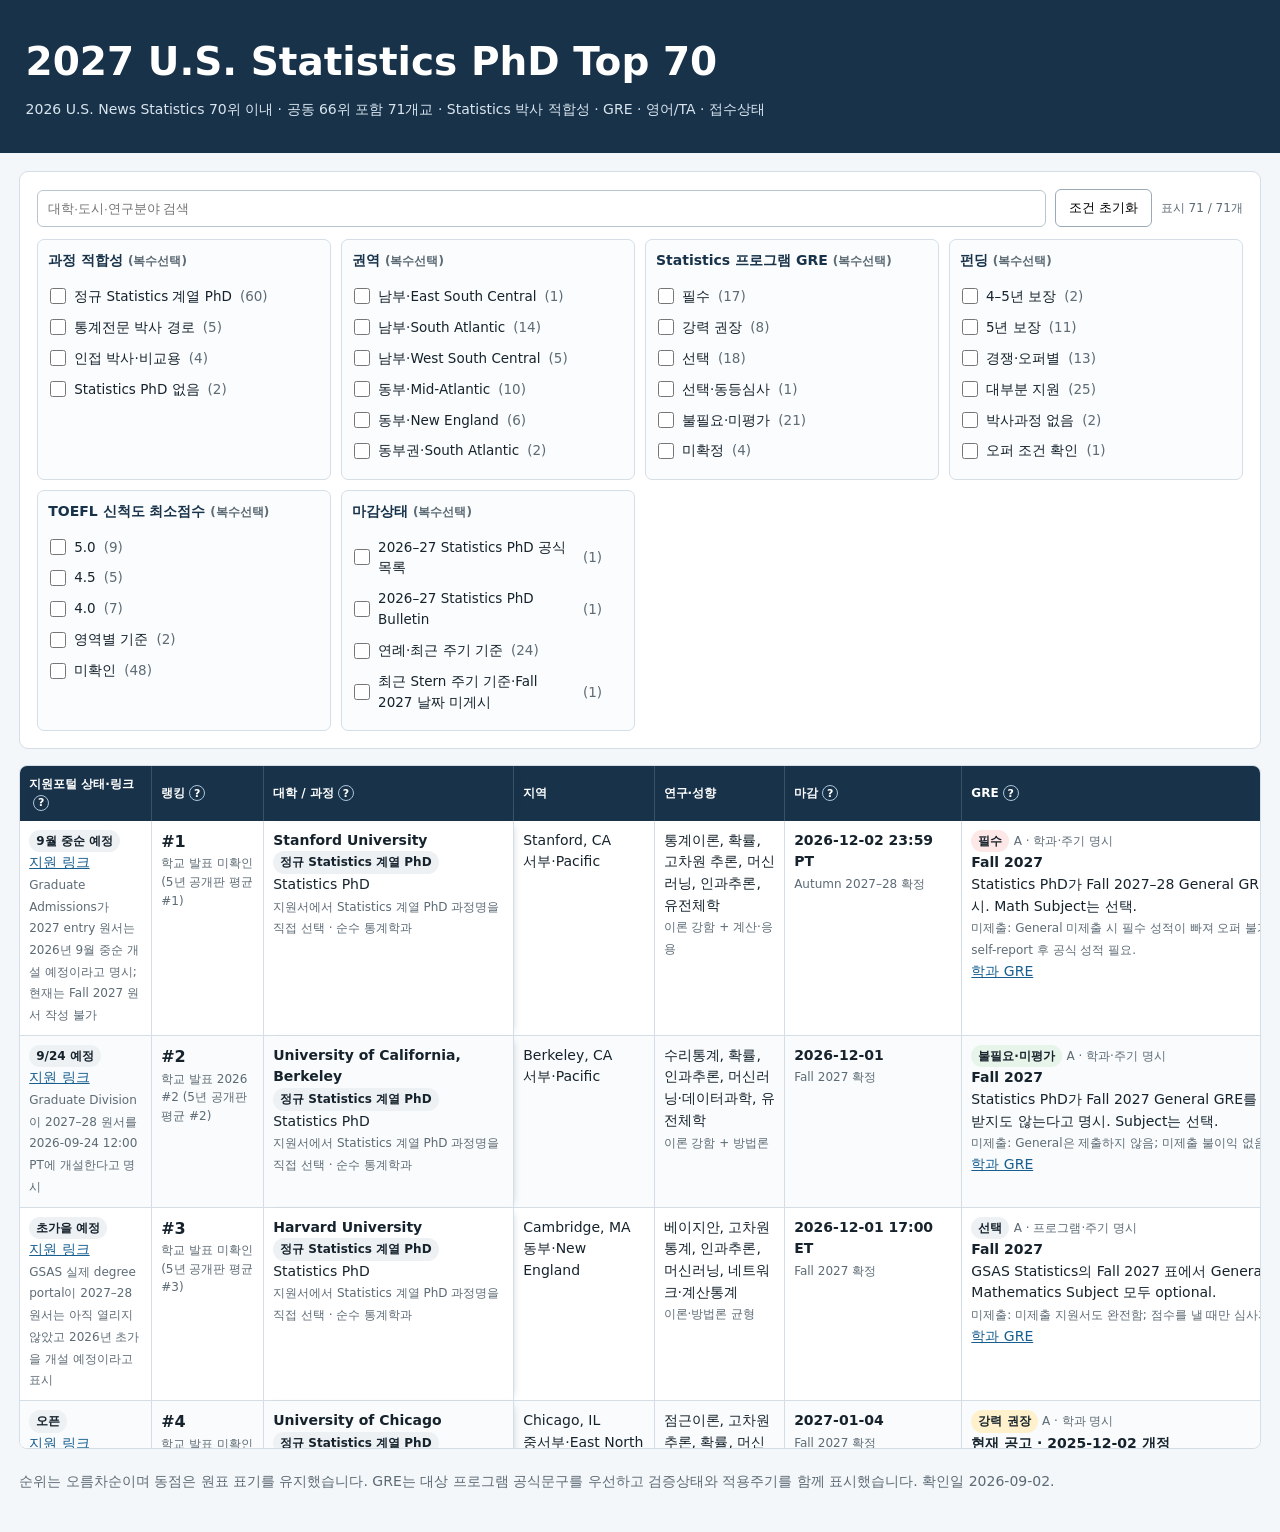
==== commit 47f76614: "CV, PhD Prep Updated" ====
--- a/phd_prep/index.html
+++ b/phd_prep/index.html
@@ -1,26 +1,29 @@
 <!doctype html><html lang="ko"><head><meta charset="utf-8"><meta name="viewport" content="width=device-width,initial-scale=1"><title>2027 U.S. Statistics PhD Top 70</title><style>
 :root{--navy:#18324a;--blue:#2f6b9a;--ink:#16232d;--muted:#5d6b75;--line:#d5dee6;--bg:#f4f7fa;--green:#e6f4ea;--amber:#fff1cc;--red:#fde7e7}*{box-sizing:border-box}body{margin:0;background:var(--bg);color:var(--ink);font:14px/1.55 system-ui,-apple-system,"Noto Sans KR",sans-serif}header{background:var(--navy);color:#fff;padding:32px max(18px,2vw)}h1{margin:0 0 7px;font-size:clamp(25px,4vw,39px)}header p{margin:0;color:#d9e5ee}.wrap{width:100%;max-width:none;margin:0;padding:18px max(12px,1.5vw)}.card{background:#fff;border:1px solid var(--line);border-radius:9px;padding:17px;margin-bottom:16px}.grid{display:grid;grid-template-columns:repeat(auto-fit,minmax(160px,1fr));gap:10px;margin-bottom:16px}.metric{background:#fff;border:1px solid var(--line);border-radius:8px;padding:13px}.metric b{display:block;font-size:25px;color:var(--blue)}.toolbar{display:flex;gap:9px;align-items:center;flex-wrap:wrap;margin-bottom:12px}.toolbar input{min-width:300px;flex:1;border:1px solid #b8c4ce;border-radius:6px;padding:10px}.toolbar button{border:1px solid #9aaab7;border-radius:6px;background:#fff;padding:9px 13px;cursor:pointer}.filtergrid{display:grid;grid-template-columns:repeat(auto-fit,minmax(260px,1fr));gap:10px;align-items:start}.filtergroup{min-width:0;border:1px solid var(--line);border-radius:7px;background:#fafcfd;padding:10px}.filtergroup h3{margin:0 0 7px;font-size:14px;color:var(--navy)}.checks{height:190px;overflow-y:auto;overflow-x:hidden;padding:2px 5px 2px 0;scrollbar-gutter:stable}.checks label{display:flex;align-items:center;gap:8px;padding:5px 2px;font-size:13.5px}.checks input{width:16px;height:16px;margin:0;flex:0 0 auto}.checks .optiontext{min-width:0;overflow-wrap:anywhere}.checks .count{color:var(--muted);font-variant-numeric:tabular-nums;white-space:nowrap}.tablebox{overflow:auto;max-height:76vh;border:1px solid var(--line);border-radius:8px;background:#fff}table{border-collapse:separate;border-spacing:0;width:100%;min-width:3050px}th{position:sticky;top:0;z-index:2;background:var(--navy);color:#fff;text-align:left;padding:9px;border-right:1px solid #395268;font-size:12px}td{padding:9px;border-right:1px solid var(--line);border-bottom:1px solid var(--line);vertical-align:top}th:first-child,td:first-child{width:132px;min-width:132px;max-width:132px;overflow-wrap:anywhere}tr:nth-child(even) td{background:#f9fbfc}a{color:#185f90}.tag{display:inline-block;border-radius:999px;padding:2px 7px;font-size:12px;font-weight:650;background:#edf1f4}.필수{background:var(--red)}.강력권장{background:var(--amber)}.불필요미평가{background:var(--green)}.small{font-size:12px;color:var(--muted)}.help{display:inline-grid;place-items:center;position:relative;margin-left:4px;width:16px;height:16px;border:1px solid #adc4d6;border-radius:50%;color:#fff;font:700 11px/1 system-ui;cursor:help;outline:none}.help::after{content:attr(data-tip);position:absolute;left:0;top:23px;width:270px;padding:9px 10px;border:1px solid #9db0bf;border-radius:6px;background:#fff;color:var(--ink);font:12px/1.45 system-ui;box-shadow:0 5px 18px #102a3d33;opacity:0;visibility:hidden;transform:translateY(-4px);transition:.12s;white-space:normal;z-index:20}.help:hover::after,.help:focus::after{opacity:1;visibility:visible;transform:none}footer{padding:22px 0;color:var(--muted)}@media(max-width:1000px){.wrap{padding:10px}.toolbar input{min-width:100%}}
-</style></head><body><header><h1>2027 U.S. Statistics PhD Top 70</h1><p>2026 U.S. News Statistics 70위 이내 · 공동 66위 포함 71개 프로그램 · GRE · 영어/TA · 펀딩 · 선발 · 진출</p></header><main class="wrap"><section class="grid" id="metrics"></section><section class="card"><div class="toolbar"><input id="q" placeholder="대학·도시·연구분야 검색"><button id="reset" type="button">조건 초기화</button><span id="shown" class="small"></span></div><div class="filtergrid" id="filters"></div></section><div class="tablebox"><table><thead><tr><th>지원포털 상태·링크<span class="help" tabindex="0" data-tip="확인일 현재 원서 작성 가능 여부입니다. 미확인은 포털 로그인과 2026년 가을 재확인이 필요합니다.">?</span></th><th>랭킹<span class="help" tabindex="0" data-tip="굵은 값은 2026 U.S. News Statistics 순위입니다. 전체표는 UhakBrain 재게시본을 사용하고 대학 공식 발표로 교차확인했습니다.">?</span></th><th>대학 / 과정<span class="help" tabindex="0" data-tip="일부 행은 Biostatistics, Applied Math, Business Statistics 등 인접 과정이며 BYU와 Wake Forest는 Statistics PhD가 없습니다.">?</span></th><th>지역</th><th>연구·성향</th><th>마감<span class="help" tabindex="0" data-tip="Fall 2027 확정일과 최근 주기 예상일을 구분했습니다. TBA는 제출 전에 다시 확인해야 합니다.">?</span></th><th>GRE<span class="help wide-tip" tabindex="0" data-tip="학과·프로그램 문구를 최우선으로 적용했습니다. not required/no longer required이고 권장·평가 이점이 없으면 제출란이 있어도 불필요·미평가입니다. 선택은 optional 명시 또는 심사 고려·encouraged·recommended만 포함합니다. A=대상과정이 직접 명시, B=공식이지만 주기·목록·충돌 한계, C=Fall 2027 대상과정 문구 미확정입니다. General과 Subject는 근거문에서 분리했습니다.">?</span></th><th>TOEFL 신/구 · IELTS<span class="help" tabindex="0" data-tip="2026년 TOEFL 신 1–6 척도와 기존 0–120 척도를 병기했습니다. TA 기준은 입학 기준보다 높을 수 있습니다.">?</span></th><th>TA 영어·지원<span class="help" tabindex="0" data-tip="입학 영어점수와 TA/ITA 구두영어 자격을 분리한 정보입니다.">?</span></th><th>지원/오퍼/등록<span class="help" tabindex="0" data-tip="학과가 공식 공개한 경우만 기재했습니다. 빈칸은 0명이 아니라 미공개입니다.">?</span></th><th>펀딩<span class="help" tabindex="0" data-tip="보장연수, 9개월·12개월 여부, 여름지원, 등록금·수수료·보험을 오퍼에서 확인해야 합니다.">?</span></th><th>실제 학계진출 근거<span class="help" tabindex="0" data-tip="A는 최근 목적지 명단·대시보드, B는 공식 정성 설명·alumni, C는 실제 목적지 자료 부족입니다.">?</span></th><th>행동</th><th>공식 출처<span class="help" tabindex="0" data-tip="대상 프로그램 GRE를 첫 링크로 두고 Graduate School 공통 GRE, 입학, 펀딩, placement를 분리했습니다.">?</span></th></tr></thead><tbody id="body"></tbody></table></div><footer>순위는 오름차순이며 동점은 원표 표기를 유지했습니다. GRE는 대상 프로그램 공식문구를 우선하고 검증상태와 적용주기를 함께 표시했습니다. 확인일 2026-08-07.</footer></main><script>
-const data=[{"n":1,"rank":"2026 U.S. News Statistics 공동순위 포함 #1","u":"Stanford University","p":"Statistics PhD","loc":"Stanford, CA","region":"서부·Pacific","structure":"순수 통계학과","focus":"통계이론, 확률, 고차원 추론, 머신러닝, 인과추론, 유전체학","orient":"이론 강함 + 계산·응용","career":"교수·연구소, 빅테크/AI, 바이오·금융 연구","korean":"미공개","volume":"미공개","cohort":"Fall만 선발","deadline":"2026-12-02","dstatus":"Fall 2027 확정","gre":"필수","impact":"General 미제출 시 필수 성적이 빠져 오퍼 불가; 마감일까지 self-report 후 공식 성적 필요.","funding":"PhD 재정지원 제공; 개별 오퍼에서 기간·여름지원 확인","flevel":"통상 전액","admissions":"https://statistics.stanford.edu/admissions/statistics-phd-admissions","finance":"https://statistics.stanford.edu/admissions/prospective-graduate-students","research":"https://statistics.stanford.edu/research","action":"GRE 응시 필수. 10월까지 공식 점수 확보","recheck":"제출 직전 포털·KHS 별도마감 확인","greEvidence":"Statistics PhD가 Fall 2027–28 General GRE를 필수로 명시. Math Subject는 선택.","greCycle":"Fall 2027","greGrade":"A · 학과·주기 명시","greUrl":"https://statistics.stanford.edu/admissions/statistics-phd-admissions","toeflNew":"4.5","toeflOld":"90","ielts":"7.0","waiver":"영어권 학위/최근 2년 영어환경 등 공식 조건","taEnglish":"입학 후 배치; 5.5/109 또는 IELTS 8 미만은 평가 가능","ta":"TA/RA 제공","englishNote":"신척도 공식","applicants":null,"admits":null,"enrolled":null,"statNote":"학과 수준 미공개","statQuality":"공개 자료 없음","statSource":"https://statistics.stanford.edu/admissions/statistics-phd-admissions","academicClass":"강함(정성)","placementEvidence":"공식 alumni·논문 목록은 있으나 현재 직장 비율은 미공개","academicShare":"미공개","placementGrade":"B","placementSource":"https://statistics.stanford.edu/people/alumni","rankHistory":"2026 USN 최상위권 / 2022 #1","usn2026":1,"rankSource":"https://www.uhakbrain.com/2026-statistics-ranking/","portalStatus":"미개설·9월 말 오픈","portalLink":"https://gradadmissions.stanford.edu/apply","portalNote":"학과가 Fall 2027 원서 시스템은 2026년 9월 말 개설 예정이라고 명시","gradGrePolicy":"대학원 공통 필수 아님·프로그램별","gradGreDetail":"Graduate School 공통요건만으로 제출 여부를 정할 수 없음; 통계학 프로그램 최종정책을 함께 적용","gradGreUrl":"https://gradadmissions.stanford.edu/apply/test-scores","facultyContact":"사전 연락은 대체로 불필요; SOP에 현재 faculty fit 2–3명과 구체 주제를 연결","summer":"9개월 stipend인지, 여름 RA/TA가 별도인지 확인","extra":"등록금·mandatory fees·보험·비거주 등록금·12개월 생활비·qualifying exam·master-out·지도교수 변경 규정 확인"},{"n":2,"rank":"2026 U.S. News Statistics 공동순위 포함 #2","u":"University of California, Berkeley","p":"Statistics PhD","loc":"Berkeley, CA","region":"서부·Pacific","structure":"순수 통계학과","focus":"수리통계, 확률, 인과추론, 머신러닝·데이터과학, 유전체학","orient":"이론 강함 + 방법론","career":"교수·연구소, 테크/AI, 바이오·정책","korean":"미공개","volume":"미공개","cohort":"Fall만; 전원 펀딩 원칙","deadline":"2026-12-01","dstatus":"Fall 2027 확정","gre":"불필요·미평가","impact":"General은 제출하지 않음; 미제출 불이익 없음.","funding":"합격 PhD 최대 5년: 등록금·수수료·보험·stipend (GSI/GSR/펠로십)","flevel":"5년 보장","admissions":"https://statistics.berkeley.edu/academics/phd/admissions","finance":"https://statistics.berkeley.edu/academics/phd/admissions/financial-support","research":"https://statistics.berkeley.edu/research","action":"GRE 보내지 않기; 수학 준비·연구 적합성 강조","recheck":"2026-09 포털 개설 후 세부서류","greEvidence":"Statistics PhD가 Fall 2027 General GRE를 요구하지 않고 받지도 않는다고 명시. Subject는 선택.","greCycle":"Fall 2027","greGrade":"A · 학과·주기 명시","greUrl":"https://statistics.berkeley.edu/academics/phd/admissions","toeflNew":"5.0 (S/W 4.5)","toeflOld":"90","ielts":"7.0","waiver":"공식 면제조건","taEnglish":"GSI 구두영어 별도 승인","ta":"GSI/GSR","englishNote":"Fall 2027 신척도 공식","applicants":350,"admits":20,"enrolled":11,"statNote":"연 약 350 지원, 18–22 오퍼, 10–12 등록","statQuality":"최근 공식 FAQ","statSource":"https://statistics.berkeley.edu/academics/phd/requirements","academicClass":"강함·혼합","placementEvidence":"최근 alumni에 Rutgers·Mercer·Bucknell 등 조교수와 Google·Genentech·퀀트 등 동시 확인","academicShare":"미공개","placementGrade":"A","placementSource":"https://statistics.berkeley.edu/people/past/phd","rankHistory":"2026 USN #2","usn2026":2,"rankSource":"https://www.uhakbrain.com/2026-statistics-ranking/","portalStatus":"9/24 오픈","portalLink":"https://gradapp.berkeley.edu/apply/?pk=PRG","portalNote":"Graduate Division이 2027–28 원서를 2026-09-24 12:00 PT에 개설한다고 명시","gradGrePolicy":"대학원 공통 필수 아님·프로그램별","gradGreDetail":"Graduate School 공통요건만으로 제출 여부를 정할 수 없음; 통계학 프로그램 최종정책을 함께 적용","gradGreUrl":"https://grad.berkeley.edu/admissions/application-process/requirements/","facultyContact":"사전 연락은 대체로 불필요; SOP에 현재 faculty fit 2–3명과 구체 주제를 연결","summer":"보장기간에 포함되는지 오퍼 확인","extra":"등록금·mandatory fees·보험·비거주 등록금·12개월 생활비·qualifying exam·master-out·지도교수 변경 규정 확인"},{"n":3,"rank":"2026 U.S. News Statistics 공동순위 포함 #3","u":"Harvard University","p":"Statistics PhD","loc":"Cambridge, MA","region":"동부·New England","structure":"순수 통계학과","focus":"베이지안, 고차원 통계, 인과추론, 머신러닝, 네트워크·계산통계","orient":"이론·방법론 균형","career":"교수·연구소, 테크/AI, 금융·바이오","korean":"미공개","volume":"공식 FAQ: qualified applicants 약 10% 합격; 2026 신입 13명","cohort":"소규모 집중형","deadline":"2026-12-01 17:00 ET","dstatus":"Fall 2027 확정","gre":"선택","impact":"미제출 지원서도 완전함; 점수를 낼 때만 심사자료가 됨.","funding":"거의 모든 PhD 등록금·stipend·TF/RA 지원","flevel":"통상 전액","admissions":"https://gsas.harvard.edu/program/statistics","finance":"https://statistics.fas.harvard.edu/phd-admissions-faq","research":"https://statistics.fas.harvard.edu/research","action":"GRE는 강한 경우만; 연구 질문과 faculty fit 우선","recheck":"포털 시간대·영어시험 면제","greEvidence":"GSAS Statistics의 Fall 2027 표에서 General과 Mathematics Subject 모두 optional.","greCycle":"Fall 2027","greGrade":"A · 프로그램·주기 명시","greUrl":"https://gsas.harvard.edu/program/statistics","toeflNew":"5.0 (Speaking 4.5)","toeflOld":"95 (Speaking 23)","ielts":"7.0 (Speaking 6.5)","waiver":"학부 영어수업 학위 중심; 석사는 자동면제 아님","taEnglish":"Speaking 23–25/IELTS 7–7.5는 면담 가능; 더 낮으면 과정","ta":"TF/RA","englishNote":"2026 GSAS 기준","applicants":null,"admits":null,"enrolled":13,"statNote":"qualified applicant 약 10% 합격; 2026 신입 13명","statQuality":"지원자 모수 미공개","statSource":"https://statistics.fas.harvard.edu/phd-admissions-faq","academicClass":"강함·혼합","placementEvidence":"학계, 은행, IT, 의료·경제 연구, 공공정책에 걸친 우수 placement를 공식 설명","academicShare":"미공개","placementGrade":"B","placementSource":"https://statistics.fas.harvard.edu/graduate","rankHistory":"2022 USN 공동 #3; 2026 전체표 재확인","usn2026":3,"rankSource":"https://www.uhakbrain.com/2026-statistics-ranking/","portalStatus":"미개설·2026-09 오픈","portalLink":"https://gsas.harvard.edu/apply","portalNote":"GSAS가 2027–28 degree application은 아직 미개설, 2026년 9월 개설 예정이라고 명시","gradGrePolicy":"대학원 공통 필수 아님·프로그램별","gradGreDetail":"Graduate School 공통요건만으로 제출 여부를 정할 수 없음; 통계학 프로그램 최종정책을 함께 적용","gradGreUrl":"https://gsas.harvard.edu/apply/applying-degree-programs/gre","facultyContact":"사전 연락은 대체로 불필요; SOP에 현재 faculty fit 2–3명과 구체 주제를 연결","summer":"9개월 stipend인지, 여름 RA/TA가 별도인지 확인","extra":"등록금·mandatory fees·보험·비거주 등록금·12개월 생활비·qualifying exam·master-out·지도교수 변경 규정 확인"},{"n":4,"rank":"2026 U.S. News Statistics 공동순위 포함 #4","u":"University of Chicago","p":"Statistics PhD","loc":"Chicago, IL","region":"중서부·East North Central","structure":"순수 통계학과","focus":"점근이론, 고차원 추론, 확률, 머신러닝, 계산·응용수학","orient":"이론 강함","career":"교수·연구소, AI/테크, 퀀트·금융","korean":"미공개","volume":"미공개","cohort":"Fall만","deadline":"2027-01-04 (예상)","dstatus":"연례·최근 주기 기준","gre":"강력 권장","impact":"필수는 아니나 두 시험 모두 권장 수준이 높아 미제출 시 비교자료가 줄어듦.","funding":"PhD 등록금·수수료·보험·생활비 지원; 국제학생 동일 원칙","flevel":"통상 전액","admissions":"https://stat.uchicago.edu/academics/admissions-faqs/","finance":"https://stat.uchicago.edu/academics/admissions-faqs/","research":"https://stat.uchicago.edu/research/","action":"상위권 정량 GRE 준비 권장","recheck":"2026-09~10 Fall 2027 날짜","greEvidence":"Statistics가 General을 모든 지원자에게 strongly recommended, Math Subject를 PhD에 strongly recommended로 명시.","greCycle":"현재 공고 · 2025-12-02 개정","greGrade":"A · 학과 명시","greUrl":"https://stat.uchicago.edu/academics/admissions-faqs/","toeflNew":"약 4.5","toeflOld":"90","ielts":"7.0","waiver":"공식 조건","taEnglish":"대학 TA 구두영어 별도","ta":"TA/RA","englishNote":"구척도 공식; 신척도 환산","applicants":null,"admits":null,"enrolled":null,"statNote":"학과 수준 미공개","statQuality":"공개 자료 없음","statSource":"https://stat.uchicago.edu/academics/admissions-faqs/","academicClass":"혼합—최근 산업/퀀트 비중 높음","placementEvidence":"2024 UCI 조교수·2022 Cornell 포닥과 함께 Cubist·TikTok·Millennium·Chicago Trading·Citadel 등 다수","academicShare":"미공개","placementGrade":"A","placementSource":"https://stat.uchicago.edu/alumni/phd-alumni/","rankHistory":"2022 USN 공동 #3; 2026 전체표 재확인","usn2026":4,"rankSource":"https://www.uhakbrain.com/2026-statistics-ranking/","portalStatus":"Fall 2027 원서창 미확인","portalLink":"https://stat.uchicago.edu/academics/admissions-faqs/","portalNote":"공개 페이지에서 현재 원서 작성 가능 여부를 확인하지 못함; 포털 로그인 및 2026년 9–10월 재확인","gradGrePolicy":"대학원 공통 필수 아님·프로그램별","gradGreDetail":"Graduate School 공통요건만으로 제출 여부를 정할 수 없음; 통계학 프로그램 최종정책을 함께 적용","gradGreUrl":"https://grad.uchicago.edu/admissions/apply/guidelines-and-deadlines/","facultyContact":"사전 연락은 대체로 불필요; SOP에 현재 faculty fit 2–3명과 구체 주제를 연결","summer":"9개월 stipend인지, 여름 RA/TA가 별도인지 확인","extra":"등록금·mandatory fees·보험·비거주 등록금·12개월 생활비·qualifying exam·master-out·지도교수 변경 규정 확인"},{"n":4,"rank":"2026 U.S. News Statistics 공동순위 포함 #4","u":"University of Pennsylvania (Wharton)","p":"Statistics & Data Science PhD","loc":"Philadelphia, PA","region":"동부·Mid-Atlantic","structure":"비즈니스스쿨 통계","focus":"베이지안, 인과, 고차원·ML, 계량·비즈니스 분석","orient":"방법론 + 비즈니스 응용","career":"교수(비즈니스·통계), 테크, 금융·컨설팅","korean":"미공개","volume":"미공개","cohort":"Wharton Doctoral 공통 지원","deadline":"2026-12-15","dstatus":"Fall 2027 확정","gre":"필수","impact":"GRE/GMAT 중 하나가 없으면 필수서류 미충족.","funding":"합격자 전원 fellowship: stipend·등록금·건강보험","flevel":"통상 전액","admissions":"https://doctoral.wharton.upenn.edu/admissions/","finance":"https://doctoral.wharton.upenn.edu/financing-your-degree/","research":"https://statistics.wharton.upenn.edu/research/","action":"GRE/GMAT 중 정량 강점을 보일 시험 준비","recheck":"시험 코드·점수 유효기간","greEvidence":"Wharton Doctoral application은 GRE 또는 GMAT 제출을 요구; Statistics & Data Science는 표준시험 대상.","greCycle":"현재 공고","greGrade":"A · 스쿨·전공 적용","greUrl":"https://doctoral.wharton.upenn.edu/application-requirements/","toeflNew":"약 5.0","toeflOld":"100 수준","ielts":"7.0 수준","waiver":"Wharton/대학원 조건","taEnglish":"TA 구두영어 별도","ta":"fellowship/TA/RA","englishNote":"정확한 신척도 재확인","applicants":null,"admits":null,"enrolled":null,"statNote":"학과 수준 미공개","statQuality":"공개 자료 없음","statSource":"https://doctoral.wharton.upenn.edu/admissions/","academicClass":"매우 강함","placementEvidence":"공식 FAQ가 졸업생 다수가 대학·연구기관 faculty position으로 진출한다고 명시","academicShare":"다수(정확 비율 미공개)","placementGrade":"A","placementSource":"https://doctoral.wharton.upenn.edu/faq/","rankHistory":"2022 USN 공동 #7; 2026 전체표 재확인","usn2026":4,"rankSource":"https://www.uhakbrain.com/2026-statistics-ranking/","portalStatus":"9월 오픈","portalLink":"https://doctoral.wharton.upenn.edu/admissions/","portalNote":"Wharton이 Fall 2027 원서를 2026년 9월 개설한다고 명시","gradGrePolicy":"Wharton 별도 스쿨 정책","gradGreDetail":"Graduate School 공통요건만으로 제출 여부를 정할 수 없음; 통계학 프로그램 최종정책을 함께 적용","gradGreUrl":"https://doctoral.wharton.upenn.edu/admissions/","facultyContact":"사전 연락은 대체로 불필요; SOP에 현재 faculty fit 2–3명과 구체 주제를 연결","summer":"9개월 stipend인지, 여름 RA/TA가 별도인지 확인","extra":"등록금·mandatory fees·보험·비거주 등록금·12개월 생활비·qualifying exam·master-out·지도교수 변경 규정 확인"},{"n":6,"rank":"2026 U.S. News Statistics 공동순위 포함 #6","u":"Carnegie Mellon University","p":"Statistics & Data Science PhD","loc":"Pittsburgh, PA","region":"동부·Mid-Atlantic","structure":"통계·데이터과학; Stat/ML 공동과정","focus":"머신러닝, 인과추론, 베이지안, 네트워크, 신경과학·공공정책","orient":"계산·방법론 강함","career":"교수·연구소, AI/테크, 정책·바이오","korean":"미공개","volume":"미공개","cohort":"Statistics PhD와 공동 Stat/ML 트랙 구분","deadline":"2026-12-01","dstatus":"Fall 2027 확정","gre":"선택","impact":"순수 Statistics PhD는 미제출 불이익이 명시되지 않음; 지원 과정명을 정확히 선택.","funding":"전원 등록금 + 9개월 기준 월 약 $3,100 stipend(현재 안내)","flevel":"통상 전액","admissions":"https://www.cmu.edu/dietrich/statistics-datascience/academics/phd/application-process.html","finance":"https://www.cmu.edu/dietrich/statistics-datascience/academics/phd/application-process.html","research":"https://www.cmu.edu/dietrich/statistics-datascience/research/index.html","action":"트랙별 GRE 요건 분리 확인","recheck":"공동 Stat/ML 지원 시 GRE·마감 재확인","greEvidence":"Statistics PhD는 GRE optional. Joint Statistics/Machine Learning 등 공동과정은 별도 요구 가능.","greCycle":"Fall 2027","greGrade":"A · 학과·주기 명시","greUrl":"https://www.cmu.edu/dietrich/statistics-datascience/academics/phd/application-process.html","toeflNew":"4.0 상당","toeflOld":"84 (S18/R22/L22/W22)","ielts":"7.5; DET 125","waiver":"공식 조건","taEnglish":"모든 비원어민 ITA 인증; 지원과 연계","ta":"TA/RA, 주 10시간 이내","englishNote":"월 약 $3,100×9개월 안내","applicants":null,"admits":null,"enrolled":null,"statNote":"학과 수준 미공개","statQuality":"공개 자료 없음","statSource":"https://www.cmu.edu/dietrich/statistics-datascience/academics/phd/application-process.html","academicClass":"강함·혼합","placementEvidence":"프로그램이 academia·industry·government research 경로를 명시","academicShare":"미공개","placementGrade":"B","placementSource":"https://www.cmu.edu/dietrich/statistics-datascience/academics/phd/index.html","rankHistory":"2026 USN 공동 #6","usn2026":6,"rankSource":"https://www.uhakbrain.com/2026-statistics-ranking/","portalStatus":"10/1 오픈","portalLink":"https://www.cmu.edu/dietrich/statistics-datascience/academics/phd/application-process.html","portalNote":"Statistics가 Fall 2027 원서를 2026-10-01 개설한다고 명시","gradGrePolicy":"중앙 일괄정책 없음·학과별","gradGreDetail":"Graduate School 공통요건만으로 제출 여부를 정할 수 없음; 통계학 프로그램 최종정책을 함께 적용","gradGreUrl":"https://www.cmu.edu/graduate/prospective/","facultyContact":"사전 연락은 대체로 불필요; SOP에 현재 faculty fit 2–3명과 구체 주제를 연결","summer":"9개월 stipend인지, 여름 RA/TA가 별도인지 확인","extra":"등록금·mandatory fees·보험·비거주 등록금·12개월 생활비·qualifying exam·master-out·지도교수 변경 규정 확인"},{"n":6,"rank":"2026 U.S. News Statistics 공동순위 포함 #6","u":"Duke University","p":"Statistical Science PhD","loc":"Durham, NC","region":"남부·South Atlantic","structure":"통계과학","focus":"베이지안·의사결정, 계산통계, 머신러닝, 바이오인포매틱스","orient":"방법론·응용 균형","career":"교수·연구소, 테크, 제약·보건, 금융","korean":"미공개","volume":"미공개","cohort":"Fall만","deadline":"2026-12-15 (연례)","dstatus":"연례·최근 주기 기준","gre":"필수","impact":"현재 공개문구상 제출 필요. 다만 문구가 주기 비특정이므로 Fall 2027 포털에서도 재확인.","funding":"5년 또는 학위완료까지 등록금·수수료 + 12개월 stipend(TA/RA)","flevel":"5년 보장","admissions":"https://stat.duke.edu/phd/prospective-students/how-to-apply","finance":"https://stat.duke.edu/phd/prospective-students/financial-support","research":"https://stat.duke.edu/research","action":"GRE 준비하되 2026 가을 문구 재확인","recheck":"2026-09 GRE 항목","greEvidence":"Statistical Science PhD 지원 페이지가 Duke 기본요건에 GRE를 포함한다고 명시.","greCycle":"현재 공고 · 주기 비특정","greGrade":"B · 학과 문구·주기 불명","greUrl":"https://stat.duke.edu/phd/prospective-students/how-to-apply","toeflNew":"5.0","toeflOld":"90","ielts":"7.0","waiver":"영어권 국가 영어전용 대학 2년 이상 등","taEnglish":"비원어민 합격자는 면제 여부와 무관하게 배치시험","ta":"TA/RA","englishNote":"입학 후 ELP 시험","applicants":null,"admits":null,"enrolled":null,"statNote":"학과 수준 미공개","statQuality":"공개 자료 없음","statSource":"https://stat.duke.edu/phd/prospective-students/how-to-apply","academicClass":"강함·혼합","placementEvidence":"Graduate School 공식 career outcomes dashboard 제공; 지원 전 연도별 목적지 직접 필터 권장","academicShare":"대시보드 확인","placementGrade":"A","placementSource":"https://gradschool.duke.edu/about/statistics/statistical-science-phd-career-outcomes-statistics/","rankHistory":"2026 USN 공동 #6","usn2026":6,"rankSource":"https://www.uhakbrain.com/2026-statistics-ranking/","portalStatus":"Fall 2027 원서창 미확인","portalLink":"https://stat.duke.edu/phd/prospective-students/how-to-apply","portalNote":"공개 페이지에서 현재 원서 작성 가능 여부를 확인하지 못함; 포털 로그인 및 2026년 9–10월 재확인","gradGrePolicy":"대학원 공통 필수 아님·프로그램별","gradGreDetail":"Graduate School 공통요건만으로 제출 여부를 정할 수 없음; 통계학 프로그램 최종정책을 함께 적용","gradGreUrl":"https://gradschool.duke.edu/admissions/application-instructions/gre-scores/","facultyContact":"사전 연락은 대체로 불필요; SOP에 현재 faculty fit 2–3명과 구체 주제를 연결","summer":"보장기간에 포함되는지 오퍼 확인","extra":"등록금·mandatory fees·보험·비거주 등록금·12개월 생활비·qualifying exam·master-out·지도교수 변경 규정 확인"},{"n":6,"rank":"2026 U.S. News Statistics 공동순위 포함 #6","u":"University of Michigan–Ann Arbor","p":"Statistics PhD","loc":"Ann Arbor, MI","region":"중서부·East North Central","structure":"순수 통계학과","focus":"통계이론·확률, 고차원·ML, 인과, 공간·시계열, 학제응용","orient":"이론·응용 균형","career":"교수·연구소, 정부, 테크·금융·바이오","korean":"미공개","volume":"연 350–400 지원, 30–40 오퍼, 12–15 등록; 국제학생 50–60%","cohort":"중형 코호트","deadline":"2026-12-15","dstatus":"연례·최근 주기 기준","gre":"선택","impact":"미제출로 불완전 처리되지 않음; 강한 점수도 보조자료 수준.","funding":"합격 PhD 5년 stipend·등록금·benefits 보장","flevel":"5년 보장","admissions":"https://lsa.umich.edu/stats/phd-students/ProspectiveGraduateStudents/graduate-degree-application.html","finance":"https://lsa.umich.edu/stats/phd-students/phd-program.html","research":"https://lsa.umich.edu/stats/research.html","action":"GRE보다 관련 수학과목·연구 증거","recheck":"2026-09 세부일정","greEvidence":"Statistics PhD는 GRE를 더 이상 요구하지 않으며 제출 시에도 minor/supporting role이라고 명시.","greCycle":"현재 공고","greGrade":"A · 학과 명시","greUrl":"https://lsa.umich.edu/stats/phd-students/ProspectiveGraduateStudents/graduate-degree-application.html","toeflNew":"약 4.0","toeflOld":"84","ielts":"6.5","waiver":"Rackham 공식 조건","taEnglish":"GSI spoken-English 별도","ta":"GSI/GSRA","englishNote":"최신 신척도 재확인","applicants":375,"admits":35,"enrolled":14,"statNote":"연 350–400 지원, 30–40 오퍼, 12–15 등록; 국제학생 50–60%","statQuality":"공식 FAQ의 범위 중간값","statSource":"https://lsa.umich.edu/stats/phd-students/ProspectiveGraduateStudents/prospective-phd-student-FAQs.html","academicClass":"강함","placementEvidence":"공식 프로그램이 많은 졸업생이 peer institution 교수, 그 외 연구소·정부·산업으로 진출한다고 설명","academicShare":"미공개","placementGrade":"B","placementSource":"https://lsa.umich.edu/stats/phd-students.html","rankHistory":"2026 USN 공동 #6","usn2026":6,"rankSource":"https://www.uhakbrain.com/2026-statistics-ranking/","portalStatus":"Fall 2027 원서창 미확인","portalLink":"https://lsa.umich.edu/stats/phd-students/ProspectiveGraduateStudents/graduate-degree-application.html","portalNote":"공개 페이지에서 현재 원서 작성 가능 여부를 확인하지 못함; 포털 로그인 및 2026년 9–10월 재확인","gradGrePolicy":"대학원 공통 필수 아님·프로그램별","gradGreDetail":"Graduate School 공통요건만으로 제출 여부를 정할 수 없음; 통계학 프로그램 최종정책을 함께 적용","gradGreUrl":"https://rackham.umich.edu/admissions/applying/minimum-requirements/","facultyContact":"사전 연락은 대체로 불필요; SOP에 현재 faculty fit 2–3명과 구체 주제를 연결","summer":"보장기간에 포함되는지 오퍼 확인","extra":"등록금·mandatory fees·보험·비거주 등록금·12개월 생활비·qualifying exam·master-out·지도교수 변경 규정 확인"},{"n":6,"rank":"2026 U.S. News Statistics 공동순위 포함 #6","u":"University of Washington","p":"Statistics PhD","loc":"Seattle, WA","region":"서부·Pacific","structure":"순수 통계학과","focus":"확률, 베이지안, 머신러닝, 네트워크, 통계유전학","orient":"이론·방법론 균형","career":"교수·연구소, 시애틀 테크, 바이오·공공기관","korean":"미공개","volume":"미공개","cohort":"2026-08-01 지원 개시; 2027-02 중하순 결과 예정","deadline":"2026-12-01","dstatus":"Fall 2027 확정","gre":"불필요·미평가","impact":"General은 보내도 심사되지 않음. Math Subject는 선택자료이고 미제출 불이익 없음.","funding":"TA/RA/펠로십 중심; 오퍼서 기간·여름 확인","flevel":"대부분 지원","admissions":"https://stat.uw.edu/academics/graduate/applying","finance":"https://stat.uw.edu/academics/graduate/applying/faq","research":"https://stat.uw.edu/research","action":"GRE 보내지 않기; faculty fit·이론 배경 강조","recheck":"영어시험·성적표 지침","greEvidence":"Fall 2027 Statistics 입학 페이지가 General GRE를 전혀 사용하지 않는다고 명시. Math Subject는 optional이며 미제출에 불이익이 없다고 명시.","greCycle":"Fall 2027","greGrade":"A · 학과·주기 명시","greUrl":"https://stat.uw.edu/academics/graduate/applying","toeflNew":"5.0 (Speaking)","toeflOld":"26 (Speaking)","ielts":"7.0 (Speaking)","waiver":"공식 조건","taEnglish":"PhD는 TA 자격 수준을 사실상 권고; 미충족자를 극소수만 선발","ta":"TA/RA","englishNote":"Fall 2027 학과 권고치","applicants":null,"admits":null,"enrolled":null,"statNote":"학과 수준 미공개","statQuality":"공개 자료 없음","statSource":"https://stat.uw.edu/academics/graduate/applying","academicClass":"강함(정성)","placementEvidence":"공식 PhD alumni directory는 제공하나 직장 목적지 비율은 미공개","academicShare":"미공개","placementGrade":"B","placementSource":"https://stat.uw.edu/people/alumni/phd","rankHistory":"2026 USN 공동 #6","usn2026":6,"rankSource":"https://www.uhakbrain.com/2026-statistics-ranking/","portalStatus":"오픈","portalLink":"https://apps.grad.uw.edu/applForAdmiss/","portalNote":"Statistics가 Autumn 2027 원서를 2026-08-01부터 제출할 수 있다고 명시","gradGrePolicy":"대학원 공통 필수 아님·프로그램별","gradGreDetail":"Graduate School 공통요건만으로 제출 여부를 정할 수 없음; 통계학 프로그램 최종정책을 함께 적용","gradGreUrl":"https://grad.uw.edu/admission/understanding-the-application-process/admissions-faqs/","facultyContact":"사전 연락은 대체로 불필요; SOP에 현재 faculty fit 2–3명과 구체 주제를 연결","summer":"9개월 stipend인지, 여름 RA/TA가 별도인지 확인","extra":"등록금·mandatory fees·보험·비거주 등록금·12개월 생활비·qualifying exam·master-out·지도교수 변경 규정 확인"},{"n":10,"rank":"2026 U.S. News Statistics 공동순위 포함 #10","u":"Columbia University","p":"Statistics PhD","loc":"New York, NY","region":"동부·Mid-Atlantic","structure":"순수 통계학과","focus":"고차원 통계, 머신러닝, 베이지안, 인과추론, 시계열·생물통계","orient":"방법론·응용 균형","career":"교수·연구소, 테크·금융·제약","korean":"미공개","volume":"학과가 지원·합격 분포를 공개하지 않는다고 명시","cohort":"해마다 규모 변동","deadline":"2027-01-07","dstatus":"Fall 2027 확정","gre":"불필요·미평가","impact":"지원 필수요건이 아니므로 미제출로 불완전 처리되지 않음.","funding":"합격 PhD 최대 5년 등록금·수수료·stipend","flevel":"5년 보장","admissions":"https://www.gsas.columbia.edu/content/statistics-phd","finance":"https://stat.columbia.edu/programs/ph-d-program/","research":"https://stat.columbia.edu/research/","action":"GRE General 불필요. GSAS 포털에서 Fall 2027 term 선택 가능 여부 확인 후 제출","recheck":"구 학과 FAQ보다 GSAS 최신 페이지 우선","greEvidence":"GSAS Statistics PhD Fall 2027 프로그램 표의 GRE General 항목이 No.","greCycle":"Fall 2027","greGrade":"A · 프로그램·주기 명시","greUrl":"https://www.gsas.columbia.edu/content/statistics-phd","toeflNew":"5.0","toeflOld":"100","ielts":"7.5","waiver":"GSAS 공식 조건","taEnglish":"TA 구두영어 별도 가능","ta":"TA/RA","englishNote":"높은 영어 최소점수","applicants":null,"admits":null,"enrolled":null,"statNote":"학과 수준 미공개","statQuality":"공개 자료 없음","statSource":"https://www.gsas.columbia.edu/content/statistics-phd","academicClass":"혼합/자료 부족","placementEvidence":"공식 최근 졸업생별 목적지·비율을 확인하지 못함; 프로그램 설명만으로 교수 진출률을 추정하지 않음","academicShare":"미공개","placementGrade":"C","placementSource":"https://stat.columbia.edu/research/","rankHistory":"2022 USN 공동 #5; 2026 전체표 재확인","usn2026":10,"rankSource":"https://www.uhakbrain.com/2026-statistics-ranking/","portalStatus":"포털 접속","portalLink":"https://apply.gsas.columbia.edu/apply/","portalNote":"Fall 2027 Statistics 요건과 2027-01-07 마감이 공개되었고 GSAS 포털은 계정 생성 가능","gradGrePolicy":"대학원 공통 필수 아님·프로그램별","gradGreDetail":"Graduate School 공통요건만으로 제출 여부를 정할 수 없음; 통계학 프로그램 최종정책을 함께 적용","gradGreUrl":"https://www.gsas.columbia.edu/content/frequently-asked-questions","facultyContact":"사전 연락은 대체로 불필요; SOP에 현재 faculty fit 2–3명과 구체 주제를 연결","summer":"보장기간에 포함되는지 오퍼 확인","extra":"등록금·mandatory fees·보험·비거주 등록금·12개월 생활비·qualifying exam·master-out·지도교수 변경 규정 확인"},{"n":10,"rank":"2026 U.S. News Statistics 공동순위 포함 #10","u":"Yale University","p":"Statistics & Data Science PhD","loc":"New Haven, CT","region":"동부·New England","structure":"통계·데이터과학","focus":"통계이론, 베이지안·의사결정, 확률·정보이론, ML·네트워크·유전체","orient":"이론 강함 + 계산","career":"교수·연구소, AI/테크, 금융·바이오","korean":"미공개","volume":"Fall 2024: 300+ 지원, 15–18 오퍼, 6–8 등록","cohort":"매우 소규모","deadline":"2026-12-01","dstatus":"연례·최근 주기 기준","gre":"선택","impact":"미제출 지원서도 완전함; 제출 점수는 선택자료.","funding":"통상 전액 지원","flevel":"통상 전액","admissions":"https://statistics.yale.edu/graduates/phd-program/phd-admissions","finance":"https://gsas.yale.edu/resources-students/finances-fellowships","research":"https://statistics.yale.edu/research","action":"선택 GRE보다 fit·추천서 중요","recheck":"Fall 2027 GSAS 마감","greEvidence":"Statistics & Data Science PhD가 General 및 Subject를 모두 optional로 명시.","greCycle":"현재 공고","greGrade":"A · 학과 명시","greUrl":"https://statistics.yale.edu/graduates/phd-program/phd-admissions","toeflNew":"약 4.0","toeflOld":"100","ielts":"6.5–7.0가 흔함","waiver":"대학원 공식 면제조건 확인","taEnglish":"TA/ITA 구두영어는 입학보다 높을 수 있음","ta":"TA/RA·오퍼별","englishNote":"2026 가을 공식 페이지 재확인","applicants":300,"admits":17,"enrolled":7,"statNote":"Fall 2024: 300+ 지원, 15–18 오퍼, 6–8 등록","statQuality":"지원자는 하한; 오퍼·등록은 중간값","statSource":"https://statistics.yale.edu/graduates/phd-program/phd-admissions","academicClass":"혼합/자료 부족","placementEvidence":"공식 최근 졸업생별 목적지·비율을 확인하지 못함; 프로그램 설명만으로 교수 진출률을 추정하지 않음","academicShare":"미공개","placementGrade":"C","placementSource":"https://statistics.yale.edu/research","rankHistory":"2022 USN 공동 #13; 2026 전체표 재확인","usn2026":10,"rankSource":"https://www.uhakbrain.com/2026-statistics-ranking/","portalStatus":"Fall 2027 원서창 미확인","portalLink":"https://statistics.yale.edu/graduates/phd-program/phd-admissions","portalNote":"공개 페이지에서 현재 원서 작성 가능 여부를 확인하지 못함; 포털 로그인 및 2026년 9–10월 재확인","gradGrePolicy":"대학원 공통 필수 아님·프로그램별","gradGreDetail":"Graduate School 공통요건만으로 제출 여부를 정할 수 없음; 통계학 프로그램 최종정책을 함께 적용","gradGreUrl":"https://gsas.yale.edu/admissions/phdmasters-application-process/standardized-testing-requirements","facultyContact":"사전 연락은 대체로 불필요; SOP에 현재 faculty fit 2–3명과 구체 주제를 연결","summer":"9개월 stipend인지, 여름 RA/TA가 별도인지 확인","extra":"등록금·mandatory fees·보험·비거주 등록금·12개월 생활비·qualifying exam·master-out·지도교수 변경 규정 확인"},{"n":12,"rank":"2026 U.S. News Statistics 공동순위 포함 #12","u":"Cornell University","p":"Statistics PhD","loc":"Ithaca, NY","region":"동부·Mid-Atlantic","structure":"Statistics & Data Science","focus":"고차원, ML, 인과, 베이지안, 함수·공간자료, 생물응용","orient":"방법론·응용 균형","career":"교수·연구소, 테크·금융·바이오","korean":"미공개","volume":"미공개","cohort":"지원 제공 가능한 경우에 주로 합격","deadline":"2027-01-04","dstatus":"연례·최근 주기 기준","gre":"불필요·미평가","impact":"현재 목록상 GRE 없이 완전한 지원 가능. 제출점수 차단·미평가 여부는 명시되지 않음.","funding":"필드 매뉴얼 기준 정상진도 시 5년 지원 보장","flevel":"5년 보장","admissions":"https://stat.cornell.edu/phd-statistics/apply","finance":"https://stat.cornell.edu/sites/default/files/Statistics%20PhD%20Field%20Manual%20%28v.4.23.25%29.pdf","research":"https://stat.cornell.edu/research","action":"GRE 보내지 않기","recheck":"2026-09 정확한 2027 마감","greEvidence":"2026년 Statistics PhD 공식 필수자료 목록에 GRE가 없고 Graduate School은 field별 정책을 따름.","greCycle":"현재 공고 · 마감 1/4","greGrade":"B · 학과 목록 기반","greUrl":"https://stat.cornell.edu/phd-statistics/apply","toeflNew":"Tier A S5.5/R4/L3.5/W4; Tier B S4/R4/L3.5/W4","toeflOld":"A S27/R20/L15/W20; B S22/R20/L15/W20","ielts":"overall 7; 직접 TA는 speaking 8","waiver":"공식 연구학위 면제조건","taEnglish":"Tier A 직접 TA; Tier B 입학 후 평가","ta":"TA/RA","englishNote":"가장 명확한 TA 2단계 기준","applicants":null,"admits":null,"enrolled":null,"statNote":"학과 수준 미공개","statQuality":"공개 자료 없음","statSource":"https://stat.cornell.edu/phd-statistics/apply","academicClass":"혼합/자료 부족","placementEvidence":"공식 최근 졸업생별 목적지·비율을 확인하지 못함; 프로그램 설명만으로 교수 진출률을 추정하지 않음","academicShare":"미공개","placementGrade":"C","placementSource":"https://stat.cornell.edu/research","rankHistory":"2022 USN 공동 #13; 2026 전체표 재확인","usn2026":12,"rankSource":"https://www.uhakbrain.com/2026-statistics-ranking/","portalStatus":"Fall 2027 원서창 미확인","portalLink":"https://stat.cornell.edu/phd-statistics/apply","portalNote":"공개 페이지에서 현재 원서 작성 가능 여부를 확인하지 못함; 포털 로그인 및 2026년 9–10월 재확인","gradGrePolicy":"대학원 공통 필수 아님·프로그램별","gradGreDetail":"Graduate School 공통요건만으로 제출 여부를 정할 수 없음; 통계학 프로그램 최종정책을 함께 적용","gradGreUrl":"https://gradschool.cornell.edu/admissions/application-steps/required-tests/","facultyContact":"사전 연락은 대체로 불필요; SOP에 현재 faculty fit 2–3명과 구체 주제를 연결","summer":"보장기간에 포함되는지 오퍼 확인","extra":"등록금·mandatory fees·보험·비거주 등록금·12개월 생활비·qualifying exam·master-out·지도교수 변경 규정 확인"},{"n":12,"rank":"2026 U.S. News Statistics 공동순위 포함 #12","u":"University of California, Davis","p":"Statistics PhD","loc":"Davis, CA","region":"서부·Pacific","structure":"순수 통계학과","focus":"통계이론·방법론, ML, 생물정보, 환경·유전체 응용","orient":"방법론·응용 균형","career":"교수·연구소, 캘리포니아 테크·바이오, 정부","korean":"미공개","volume":"미공개","cohort":"우선마감이 입학·펀딩 모두 중요","deadline":"2026-12-01 우선 / 2027-01-15 최종","dstatus":"Fall 2027 확정","gre":"불필요·미평가","impact":"미제출 불이익 없음; 보내도 심사되지 않음.","funding":"펠로십·TA·GSR; 등록금/수수료 환급·급여, 비거주 등록금 지원 가능","flevel":"대부분 지원","admissions":"https://statistics.ucdavis.edu/grad/admissions","finance":"https://statistics.ucdavis.edu/grad/financial-support","research":"https://statistics.ucdavis.edu/research","action":"12/1까지 제출해야 펀딩 포함 최상 고려","recheck":"1/15은 최종일이지 권장일 아님","greEvidence":"Statistics가 GRE를 요구하지 않으며 제출해도 review하지 않는다고 명시.","greCycle":"Fall 2027","greGrade":"A · 학과·주기 명시","greUrl":"https://statistics.ucdavis.edu/grad/admissions","toeflNew":"약 4.0","toeflOld":"79–80가 흔함","ielts":"6.5–7.0가 흔함","waiver":"대학원 공식 면제조건 확인","taEnglish":"TA/ITA 구두영어는 입학보다 높을 수 있음","ta":"TA/RA·오퍼별","englishNote":"2026 가을 공식 페이지 재확인","applicants":null,"admits":null,"enrolled":null,"statNote":"학과 수준 미공개","statQuality":"공개 자료 없음","statSource":"https://statistics.ucdavis.edu/grad/admissions","academicClass":"혼합/자료 부족","placementEvidence":"공식 최근 졸업생별 목적지·비율을 확인하지 못함; 프로그램 설명만으로 교수 진출률을 추정하지 않음","academicShare":"미공개","placementGrade":"C","placementSource":"https://statistics.ucdavis.edu/research","rankHistory":"2026 USN 공동 #12","usn2026":12,"rankSource":"https://www.uhakbrain.com/2026-statistics-ranking/","portalStatus":"9–10월 오픈","portalLink":"https://statistics.ucdavis.edu/grad/admissions","portalNote":"Statistics가 Fall 2027 원서를 2026년 9–10월 개설한다고 명시","gradGrePolicy":"대학원 공통 필수 아님·프로그램별","gradGreDetail":"Graduate School 공통요건만으로 제출 여부를 정할 수 없음; 통계학 프로그램 최종정책을 함께 적용","gradGreUrl":"https://grad.ucdavis.edu/test-score-requirements","facultyContact":"사전 연락은 대체로 불필요; SOP에 현재 faculty fit 2–3명과 구체 주제를 연결","summer":"9개월 stipend인지, 여름 RA/TA가 별도인지 확인","extra":"등록금·mandatory fees·보험·비거주 등록금·12개월 생활비·qualifying exam·master-out·지도교수 변경 규정 확인"},{"n":12,"rank":"2026 U.S. News Statistics 공동순위 포함 #12","u":"University of California, Los Angeles","p":"Statistics & Data Science PhD","loc":"Los Angeles, CA","region":"서부·Pacific","structure":"통계·데이터과학","focus":"인과, ML, 공간, 사회·환경 응용, 계산통계","orient":"응용·계산 강함","career":"교수·연구소, 테크·엔터테인먼트, 보건·정책","korean":"미공개","volume":"미공개","cohort":"Fall만","deadline":"2026-12-10","dstatus":"연례·최근 주기 기준","gre":"강력 권장","impact":"필수는 아니지만 학과 표현상 미제출보다 제출을 강하게 선호.","funding":"거의 모든 PhD 지원; 보통 4년, 등록금·비거주 등록금 포함 가능","flevel":"4–5년 보장","admissions":"https://statistics.ucla.edu/index.php/academics/graduate/applying-to-the-graduate-program/","finance":"https://statistics.ucla.edu/index.php/academics/graduate/financial-support/","research":"https://statistics.ucla.edu/index.php/research/","action":"GRE 제출 권장","recheck":"2026-09 정확한 연도","greEvidence":"Statistics & Data Science가 PhD/MS 지원자에게 GRE를 highly recommended로 명시.","greCycle":"현재 공고","greGrade":"A · 학과 명시","greUrl":"https://statistics.ucla.edu/index.php/academics/graduate/applying-to-the-graduate-program/","toeflNew":"약 4.0","toeflOld":"87","ielts":"6.5–7.0가 흔함","waiver":"대학원 공식 면제조건 확인","taEnglish":"TA/ITA 구두영어는 입학보다 높을 수 있음","ta":"TA/RA·오퍼별","englishNote":"2026 가을 공식 페이지 재확인","applicants":null,"admits":null,"enrolled":null,"statNote":"학과 수준 미공개","statQuality":"공개 자료 없음","statSource":"https://statistics.ucla.edu/index.php/academics/graduate/applying-to-the-graduate-program/","academicClass":"혼합/자료 부족","placementEvidence":"공식 최근 졸업생별 목적지·비율을 확인하지 못함; 프로그램 설명만으로 교수 진출률을 추정하지 않음","academicShare":"미공개","placementGrade":"C","placementSource":"https://statistics.ucla.edu/index.php/research/","rankHistory":"최근 USN 상위권군; 정확 순위 재확인","usn2026":12,"rankSource":"https://www.uhakbrain.com/2026-statistics-ranking/","portalStatus":"Fall 2027 원서창 미확인","portalLink":"https://statistics.ucla.edu/index.php/academics/graduate/applying-to-the-graduate-program/","portalNote":"공개 페이지에서 현재 원서 작성 가능 여부를 확인하지 못함; 포털 로그인 및 2026년 9–10월 재확인","gradGrePolicy":"대학원 공통 필수 아님·프로그램별","gradGreDetail":"Graduate School 공통요건만으로 제출 여부를 정할 수 없음; 통계학 프로그램 최종정책을 함께 적용","gradGreUrl":"https://grad.ucla.edu/admissions/","facultyContact":"사전 연락은 대체로 불필요; SOP에 현재 faculty fit 2–3명과 구체 주제를 연결","summer":"보장기간에 포함되는지 오퍼 확인","extra":"등록금·mandatory fees·보험·비거주 등록금·12개월 생활비·qualifying exam·master-out·지도교수 변경 규정 확인"},{"n":12,"rank":"2026 U.S. News Statistics 공동순위 포함 #12","u":"University of Wisconsin–Madison","p":"Statistics PhD","loc":"Madison, WI","region":"중서부·East North Central","structure":"순수 통계학과","focus":"통계이론·방법론, ML, 계산통계, 생물통계","orient":"이론·응용 균형","career":"교수·연구소, 정부, 테크·바이오","korean":"미공개","volume":"미공개","cohort":"Fall만","deadline":"2026-12-01","dstatus":"연례·최근 주기 기준","gre":"불필요·미평가","impact":"미제출로 불완전 처리되지 않으며, 평가상 이점이 명시되지 않아 제출 불필요로 분류. 오래된 required FAQ보다 최신 PhD 페이지를 우선.","funding":"입학지원자가 TA/RA·펠로십 자동 고려; 전원보장 문구는 아님","flevel":"대부분 지원","admissions":"https://stat.wisc.edu/graduate-admissions/phd-program/","finance":"https://stat.wisc.edu/graduate-admissions/","research":"https://stat.wisc.edu/research/","action":"GRE 없이 수학·연구 준비 강조","recheck":"2026-09 마감일","greEvidence":"최신 PhD 페이지는 GRE not required. 같은 페이지의 재료 목록에 GRE scores가 남아 있지만, 이는 최신 not required 정책을 뒤집는 필수·권장 근거가 아님.","greCycle":"현재 PhD 페이지","greGrade":"B · 공식페이지 내부 충돌","greUrl":"https://stat.wisc.edu/graduate-admissions/phd-program/","toeflNew":"약 4.0","toeflOld":"79–80가 흔함","ielts":"6.5–7.0가 흔함","waiver":"대학원 공식 면제조건 확인","taEnglish":"TA/ITA 구두영어는 입학보다 높을 수 있음","ta":"TA/RA·오퍼별","englishNote":"2026 가을 공식 페이지 재확인","applicants":null,"admits":null,"enrolled":null,"statNote":"학과 수준 미공개","statQuality":"공개 자료 없음","statSource":"https://stat.wisc.edu/graduate-admissions/phd-program/","academicClass":"강함·혼합","placementEvidence":"Berkeley·Penn·Yale 등 학계와 Google·Facebook·Eli Lilly 사례 공개","academicShare":"미공개","placementGrade":"B","placementSource":"https://stat.wisc.edu/graduate-admissions/phd-program/","rankHistory":"2026 USN 공동 #12","usn2026":12,"rankSource":"https://www.uhakbrain.com/2026-statistics-ranking/","portalStatus":"Fall 2027 원서창 미확인","portalLink":"https://stat.wisc.edu/graduate-admissions/phd-program/","portalNote":"공개 페이지에서 현재 원서 작성 가능 여부를 확인하지 못함; 포털 로그인 및 2026년 9–10월 재확인","gradGrePolicy":"대학원 공통 필수 아님·프로그램별","gradGreDetail":"Graduate School 공통요건만으로 제출 여부를 정할 수 없음; 통계학 프로그램 최종정책을 함께 적용","gradGreUrl":"https://grad.wisc.edu/apply/","facultyContact":"사전 연락은 대체로 불필요; SOP에 현재 faculty fit 2–3명과 구체 주제를 연결","summer":"9개월 stipend인지, 여름 RA/TA가 별도인지 확인","extra":"등록금·mandatory fees·보험·비거주 등록금·12개월 생활비·qualifying exam·master-out·지도교수 변경 규정 확인"},{"n":16,"rank":"2026 U.S. News Statistics 공동순위 포함 #16","u":"Johns Hopkins University","p":"Applied Mathematics & Statistics PhD","loc":"Baltimore, MD","region":"동부권·South Atlantic","structure":"응용수학+통계 통합","focus":"확률·확률과정, 최적화, 통계·ML, 데이터과학, 금융수학","orient":"수리·응용 균형","career":"교수·연구소, 테크·금융, 국방·정부","korean":"미공개","volume":"미공개","cohort":"Fall만","deadline":"2026-12-15","dstatus":"현재 PhD 연례 Fall 마감","gre":"불필요·미평가","impact":"PhD는 GRE 없이 완전한 지원 가능하며, 제출 권장·심사 이점도 명시되지 않아 제출 불필요로 분류.","funding":"PhD 전원 등록금·건강보험·stipend 지원(풀타임 재학 조건)","flevel":"통상 전액","admissions":"https://engineering.jhu.edu/ams/academics/graduate-studies/admissions-requirements-and-criteria/","finance":"https://e-catalogue.jhu.edu/engineering/full-time-residential-programs/degree-programs/applied-mathematics-statistics/applied-mathematics-statistics-phd/","research":"https://engineering.jhu.edu/ams/research/","action":"GRE 제출 불필요. 수학과목·성적·추천서 비중이 높고 12/15까지 complete","recheck":"2026-09 마감","greEvidence":"Applied Mathematics & Statistics의 현재 PhD 체크리스트가 GRE test scores are not required라고 명시. 석사과정에만 남은 Spring/Fall 2026 한정 문구와 달리 PhD 문구에는 주기 제한이 없음.","greCycle":"현재 PhD 공고","greGrade":"A · 학과 PhD 탭 명시","greUrl":"https://engineering.jhu.edu/ams/academics/graduate-studies/admissions-requirements-and-criteria/","toeflNew":"약 4.0","toeflOld":"100","ielts":"6.5–7.0가 흔함","waiver":"대학원 공식 면제조건 확인","taEnglish":"TA/ITA 구두영어는 입학보다 높을 수 있음","ta":"TA/RA·오퍼별","englishNote":"2026 가을 공식 페이지 재확인","applicants":420,"admits":17,"enrolled":null,"statNote":"Fall 2026 PhD: 420명 지원·17명 합격; 등록 인원 미공개","statQuality":"현재 학과 FAQ의 실제 PhD 수치","statSource":"https://engineering.jhu.edu/ams/academics/graduate-studies/admissions-requirements-and-criteria/","academicClass":"혼합/자료 부족","placementEvidence":"공식 최근 졸업생별 목적지·비율을 확인하지 못함; 프로그램 설명만으로 교수 진출률을 추정하지 않음","academicShare":"미공개","placementGrade":"C","placementSource":"https://engineering.jhu.edu/ams/research/","rankHistory":"2026 USN 공동 #16","usn2026":16,"rankSource":"https://www.uhakbrain.com/2026-statistics-ranking/","portalStatus":"Fall 2027 원서창 미확인","portalLink":"https://engineering.jhu.edu/ams/academics/graduate-studies/admissions-requirements-and-criteria/","portalNote":"공개 페이지에서 현재 원서 작성 가능 여부를 확인하지 못함; 포털 로그인 및 2026년 9–10월 재확인","gradGrePolicy":"대학원 공통 필수 아님·프로그램별","gradGreDetail":"Graduate School 공통요건만으로 제출 여부를 정할 수 없음; 통계학 프로그램 최종정책을 함께 적용","gradGreUrl":"https://homewoodgrad.jhu.edu/","facultyContact":"사전 연락은 대체로 불필요; SOP에 현재 faculty fit 2–3명과 구체 주제를 연결","summer":"9개월 stipend인지, 여름 RA/TA가 별도인지 확인","extra":"등록금·mandatory fees·보험·비거주 등록금·12개월 생활비·qualifying exam·master-out·지도교수 변경 규정 확인"},{"n":16,"rank":"2026 U.S. News Statistics 공동순위 포함 #16","u":"University of North Carolina at Chapel Hill","p":"Statistics & Operations Research PhD","loc":"Chapel Hill, NC","region":"남부·South Atlantic","structure":"통계+OR 통합","focus":"통계, 최적화, 확률, 확률모형·데이터과학","orient":"수리·OR 강함","career":"교수·연구소, 최적화/분석, 정부·테크","korean":"미공개","volume":"미공개","cohort":"Fall 중심; 포털에 해당 연도 요건 표시","deadline":"2026-12-15 (예상)","dstatus":"TBA·재확인","gre":"미확정","impact":"Graduate School 공통문구로 추정하지 말고 Fall 2027 STOR 포털 체크리스트에서 확인.","funding":"대부분 PhD에 assistantship·등록금/수수료 waiver·보험","flevel":"대부분 지원","admissions":"https://stor.unc.edu/graduate/admissions/","finance":"https://unc-public.courseleaf.com/graduate/schools-departments/statistics-operations-research/","research":"https://stor.unc.edu/research/","action":"포털 오픈 즉시 GRE 정책 확인","recheck":"2026-09~10 최우선","greEvidence":"STOR 공식 입학 페이지에서 현재 적용 GRE 문장을 확인하지 못함.","greCycle":"Fall 2027 미게시","greGrade":"C · 대상학과 문구 미확인","greUrl":"https://stor.unc.edu/graduate/admissions/","toeflNew":"약 4.0","toeflOld":"79–80가 흔함","ielts":"6.5–7.0가 흔함","waiver":"대학원 공식 면제조건 확인","taEnglish":"TA/ITA 구두영어는 입학보다 높을 수 있음","ta":"TA/RA·오퍼별","englishNote":"2026 가을 공식 페이지 재확인","applicants":null,"admits":null,"enrolled":null,"statNote":"학과 수준 미공개","statQuality":"공개 자료 없음","statSource":"https://stor.unc.edu/graduate/admissions/","academicClass":"혼합/자료 부족","placementEvidence":"공식 최근 졸업생별 목적지·비율을 확인하지 못함; 프로그램 설명만으로 교수 진출률을 추정하지 않음","academicShare":"미공개","placementGrade":"C","placementSource":"https://stor.unc.edu/research/","rankHistory":"2022 USN 공동 #11; 2026 전체표 재확인","usn2026":16,"rankSource":"https://www.uhakbrain.com/2026-statistics-ranking/","portalStatus":"Fall 2027 원서창 미확인","portalLink":"https://stor.unc.edu/graduate/admissions/","portalNote":"공개 페이지에서 현재 원서 작성 가능 여부를 확인하지 못함; 포털 로그인 및 2026년 9–10월 재확인","gradGrePolicy":"대학원 공통 필수 아님·프로그램별","gradGreDetail":"Graduate School 공통요건만으로 제출 여부를 정할 수 없음; 통계학 프로그램 최종정책을 함께 적용","gradGreUrl":"https://gradschool.unc.edu/admissions/","facultyContact":"사전 연락은 대체로 불필요; SOP에 현재 faculty fit 2–3명과 구체 주제를 연결","summer":"9개월 stipend인지, 여름 RA/TA가 별도인지 확인","extra":"등록금·mandatory fees·보험·비거주 등록금·12개월 생활비·qualifying exam·master-out·지도교수 변경 규정 확인"},{"n":18,"rank":"2026 U.S. News Statistics 공동순위 포함 #18","u":"North Carolina State University","p":"Statistics PhD","loc":"Raleigh, NC","region":"남부·South Atlantic","structure":"순수 통계학과","focus":"실험설계, 유전·생물통계, 공간, 통계이론·분석","orient":"응용·방법론 강함","career":"교수·연구소, 정부, 제약·농업·테크","korean":"미공개","volume":"미공개","cohort":"1/10 이후 합격·assistantship 가능성 낮음","deadline":"2027-01-10","dstatus":"연례·최근 주기 기준","gre":"불필요·미평가","impact":"미제출 불이익이 없고 평가상 이점이 확인되지 않아 제출 불필요로 분류.","funding":"assistantship에 stipend·건강보험·등록금 포함; 자동 보장 아님","flevel":"대부분 지원","admissions":"https://statistics.sciences.ncsu.edu/graduate/application-process/","finance":"https://statistics.sciences.ncsu.edu/graduate/financial-aid/","research":"https://statistics.sciences.ncsu.edu/research/","action":"1/10 전 완결 제출","recheck":"2026-10 연도 문구","greEvidence":"Statistics가 MS/PhD의 General 및 Subject GRE 모두 not required로 명시. 제출 권장·심사 이점은 별도로 명시하지 않음.","greCycle":"현재 공고","greGrade":"A · 학과 명시","greUrl":"https://statistics.sciences.ncsu.edu/graduate/application-process/","toeflNew":"약 4.0","toeflOld":"80; 성공 지원자는 각 영역 20+ 권고","ielts":"6.5","waiver":"공식 조건","taEnglish":"TA 구두영어 별도","ta":"TA/RA","englishNote":"학과 권고치 구분","applicants":null,"admits":null,"enrolled":null,"statNote":"학과 수준 미공개","statQuality":"공개 자료 없음","statSource":"https://statistics.sciences.ncsu.edu/graduate/application-process/","academicClass":"강함","placementEvidence":"Brown·Penn·Michigan·Toronto 등에서 교육·연구하는 졸업생 사례를 학과가 공개","academicShare":"미공개","placementGrade":"B","placementSource":"https://statistics.sciences.ncsu.edu/graduate/","rankHistory":"2026 USN #18","usn2026":18,"rankSource":"https://www.uhakbrain.com/2026-statistics-ranking/","portalStatus":"Fall 2027 원서창 미확인","portalLink":"https://statistics.sciences.ncsu.edu/graduate/application-process/","portalNote":"공개 페이지에서 현재 원서 작성 가능 여부를 확인하지 못함; 포털 로그인 및 2026년 9–10월 재확인","gradGrePolicy":"대학원 공통 필수 아님·프로그램별","gradGreDetail":"Graduate School 공통요건만으로 제출 여부를 정할 수 없음; 통계학 프로그램 최종정책을 함께 적용","gradGreUrl":"https://grad.ncsu.edu/programs/where-do-i-start/","facultyContact":"사전 연락은 대체로 불필요; SOP에 현재 faculty fit 2–3명과 구체 주제를 연결","summer":"9개월 stipend인지, 여름 RA/TA가 별도인지 확인","extra":"등록금·mandatory fees·보험·비거주 등록금·12개월 생활비·qualifying exam·master-out·지도교수 변경 규정 확인"},{"n":18,"rank":"2026 U.S. News Statistics 공동순위 포함 #18","u":"Pennsylvania State University","p":"Statistics PhD","loc":"University Park, PA","region":"동부·Mid-Atlantic","structure":"순수 통계학과","focus":"함수자료, 고차원, 프라이버시, 생물·보건, 공간통계","orient":"방법론·응용 균형","career":"교수·연구소, 정부, 테크·바이오","korean":"미공개","volume":"미공개","cohort":"자비 PhD는 매우 드물다고 안내","deadline":"2027-01-07","dstatus":"연례·최근 주기 기준","gre":"선택","impact":"미제출 불이익 없음; 강한 점수만 선택 제출 가능.","funding":"대부분 fellowship·TA·RA","flevel":"대부분 지원","admissions":"https://science.psu.edu/stat/graduate-programs/how-to-apply","finance":"https://science.psu.edu/stat/graduate-programs/faqs","research":"https://science.psu.edu/stat/research","action":"강한 GRE만 선택 제출","recheck":"2026-10 마감","greEvidence":"Statistics가 GRE not required이며 점수 없는 지원서도 full consideration이라고 명시. 제출 시 고려.","greCycle":"현재 공고","greGrade":"A · 학과 명시","greUrl":"https://science.psu.edu/stat/graduate-programs/how-to-apply","toeflNew":"약 4.0","toeflOld":"80","ielts":"6.5–7.0가 흔함","waiver":"대학원 공식 면제조건 확인","taEnglish":"TA/ITA 구두영어는 입학보다 높을 수 있음","ta":"TA/RA·오퍼별","englishNote":"2026 가을 공식 페이지 재확인","applicants":null,"admits":null,"enrolled":null,"statNote":"학과 수준 미공개","statQuality":"공개 자료 없음","statSource":"https://science.psu.edu/stat/graduate-programs/how-to-apply","academicClass":"혼합/자료 부족","placementEvidence":"공식 최근 졸업생별 목적지·비율을 확인하지 못함; 프로그램 설명만으로 교수 진출률을 추정하지 않음","academicShare":"미공개","placementGrade":"C","placementSource":"https://science.psu.edu/stat/research","rankHistory":"최근 USN 상위권군; 정확 순위 재확인","usn2026":18,"rankSource":"https://www.uhakbrain.com/2026-statistics-ranking/","portalStatus":"Fall 2027 원서창 미확인","portalLink":"https://science.psu.edu/stat/graduate-programs/how-to-apply","portalNote":"공개 페이지에서 현재 원서 작성 가능 여부를 확인하지 못함; 포털 로그인 및 2026년 9–10월 재확인","gradGrePolicy":"대학원 공통 필수 아님·프로그램별","gradGreDetail":"Graduate School 공통요건만으로 제출 여부를 정할 수 없음; 통계학 프로그램 최종정책을 함께 적용","gradGreUrl":"https://gradschool.psu.edu/admissions/how-to-apply","facultyContact":"사전 연락은 대체로 불필요; SOP에 현재 faculty fit 2–3명과 구체 주제를 연결","summer":"9개월 stipend인지, 여름 RA/TA가 별도인지 확인","extra":"등록금·mandatory fees·보험·비거주 등록금·12개월 생활비·qualifying exam·master-out·지도교수 변경 규정 확인"},{"n":18,"rank":"2026 U.S. News Statistics 공동순위 포함 #18","u":"Texas A&M University","p":"Statistics PhD","loc":"College Station, TX","region":"남부·West South Central","structure":"순수 통계학과","focus":"통계이론, 베이지안, 공간통계, 생존분석, 고차원·생물통계","orient":"이론·응용 균형","career":"교수·연구소, 에너지·제약·테크, 정부","korean":"미공개","volume":"미공개","cohort":"Fall 입학","deadline":"2027-01-10 (예상)","dstatus":"연례·최근 주기 기준","gre":"불필요·미평가","impact":"미제출 불이익이 없고 평가상 이점이 확인되지 않아 제출 불필요로 분류.","funding":"assistantship·fellowship; 오퍼별 기간 확인","flevel":"대부분 지원","admissions":"https://artsci.tamu.edu/statistics/academics/graduate/statistics-doctoral-admissions.html","finance":"https://artsci.tamu.edu/statistics/academics/graduate/financial-support.html","research":"https://artsci.tamu.edu/statistics/research/index.html","action":"GRE보다 수리과목·연구성과","recheck":"2026-10 Fall 2027 날짜","greEvidence":"Statistics doctoral admissions가 Fall 입학에 GRE not required로 명시. 제출 권장·심사 이점은 별도로 명시하지 않음.","greCycle":"현재 Fall 공고","greGrade":"A · 학과 명시","greUrl":"https://artsci.tamu.edu/statistics/academics/graduate/statistics-doctoral-admissions.html","toeflNew":"4.5 (각 4.0)","toeflOld":"80","ielts":"6.0","waiver":"공식 조건","taEnglish":"TA spoken-English 별도","ta":"TA/RA","englishNote":"신척도 공식","applicants":null,"admits":null,"enrolled":null,"statNote":"학과 수준 미공개","statQuality":"공개 자료 없음","statSource":"https://artsci.tamu.edu/statistics/academics/graduate/statistics-doctoral-admissions.html","academicClass":"혼합/자료 부족","placementEvidence":"공식 최근 졸업생별 목적지·비율을 확인하지 못함; 프로그램 설명만으로 교수 진출률을 추정하지 않음","academicShare":"미공개","placementGrade":"C","placementSource":"https://artsci.tamu.edu/statistics/research/index.html","rankHistory":"2022 USN 공동 #13; 2026 전체표 재확인","usn2026":18,"rankSource":"https://www.uhakbrain.com/2026-statistics-ranking/","portalStatus":"Fall 2027 원서창 미확인","portalLink":"https://artsci.tamu.edu/statistics/academics/graduate/statistics-doctoral-admissions.html","portalNote":"공개 페이지에서 현재 원서 작성 가능 여부를 확인하지 못함; 포털 로그인 및 2026년 9–10월 재확인","gradGrePolicy":"대학원 공통 필수 아님·프로그램별","gradGreDetail":"Graduate School 공통요건만으로 제출 여부를 정할 수 없음; 통계학 프로그램 최종정책을 함께 적용","gradGreUrl":"https://grad.tamu.edu/information/faculty-and-staff/2025-graduate-advisor-handbook.pdf","facultyContact":"사전 연락은 대체로 불필요; SOP에 현재 faculty fit 2–3명과 구체 주제를 연결","summer":"9개월 stipend인지, 여름 RA/TA가 별도인지 확인","extra":"등록금·mandatory fees·보험·비거주 등록금·12개월 생활비·qualifying exam·master-out·지도교수 변경 규정 확인"},{"n":18,"rank":"2026 U.S. News Statistics 공동순위 포함 #18","u":"University of Illinois Urbana-Champaign","p":"Statistics PhD","loc":"Champaign, IL","region":"중서부·East North Central","structure":"순수 통계학과","focus":"수리·응용통계, 고차원, 인과, 시공간, 생물·사회과학","orient":"이론·응용 균형","career":"교수·연구소, 정부, 테크·보험·바이오","korean":"미공개","volume":"미공개","cohort":"Fall만","deadline":"2026-12-15","dstatus":"연례·최근 주기 기준","gre":"선택","impact":"미제출 지원서도 완전함; 제출하면 심사자료가 됨.","funding":"정상진도 시 최대 5학년 academic-year assistantship 보장; 여름 제외","flevel":"5년 보장","admissions":"https://stat.illinois.edu/admissions/prospective-graduate-students","finance":"https://stat.illinois.edu/statistics-phd-student-handbook","research":"https://stat.illinois.edu/research","action":"강한 점수만 선택 제출","recheck":"여름지원·비거주 등록금","greEvidence":"Statistics의 모든 대학원 과정에서 GRE optional이며 제출 시 유효점수만 고려한다고 명시.","greCycle":"현재 공고","greGrade":"A · 학과 명시","greUrl":"https://stat.illinois.edu/academics/graduate-programs/application-requirements","toeflNew":"약 4.0","toeflOld":"79 limited / 103 full","ielts":"6.5–7.0가 흔함","waiver":"대학원 공식 면제조건 확인","taEnglish":"TA/ITA 구두영어는 입학보다 높을 수 있음","ta":"TA/RA·오퍼별","englishNote":"2026 가을 공식 페이지 재확인","applicants":null,"admits":null,"enrolled":null,"statNote":"학과 수준 미공개","statQuality":"공개 자료 없음","statSource":"https://stat.illinois.edu/admissions/prospective-graduate-students","academicClass":"혼합/자료 부족","placementEvidence":"공식 최근 졸업생별 목적지·비율을 확인하지 못함; 프로그램 설명만으로 교수 진출률을 추정하지 않음","academicShare":"미공개","placementGrade":"C","placementSource":"https://stat.illinois.edu/research","rankHistory":"최근 USN 상위권군; 정확 순위 재확인","usn2026":18,"rankSource":"https://www.uhakbrain.com/2026-statistics-ranking/","portalStatus":"Fall 2027 원서창 미확인","portalLink":"https://stat.illinois.edu/admissions/prospective-graduate-students","portalNote":"공개 페이지에서 현재 원서 작성 가능 여부를 확인하지 못함; 포털 로그인 및 2026년 9–10월 재확인","gradGrePolicy":"대학원 공통 필수 아님·프로그램별","gradGreDetail":"Graduate School 공통요건만으로 제출 여부를 정할 수 없음; 통계학 프로그램 최종정책을 함께 적용","gradGreUrl":"https://grad.illinois.edu/admissions/apply","facultyContact":"사전 연락은 대체로 불필요; SOP에 현재 faculty fit 2–3명과 구체 주제를 연결","summer":"보장기간에 포함되는지 오퍼 확인","extra":"등록금·mandatory fees·보험·비거주 등록금·12개월 생활비·qualifying exam·master-out·지도교수 변경 규정 확인"},{"n":22,"rank":"2026 U.S. News Statistics 공동순위 포함 #22","u":"Iowa State University","p":"Statistics PhD","loc":"Ames, IA","region":"중서부·West North Central","structure":"순수 통계학과","focus":"실험설계, 조사·공간·환경·농업통계, 통계계산","orient":"응용·방법론 강함","career":"교수·연구소, 연방정부, 농업·보험·테크","korean":"미공개","volume":"매년 약 20명 전체 대학원 신입(MS+PhD·국내+국제)","cohort":"PhD는 assistantship 자동 고려","deadline":"2027-01-15","dstatus":"연례·최근 주기 기준","gre":"강력 권장","impact":"필수는 아니나 학과가 실질적 이점을 명시해 강한 점수 제출을 권장.","funding":"assistantship·등록금 장학·건강보험","flevel":"대부분 지원","admissions":"https://www.stat.iastate.edu/statistics-graduate-admissions-faq","finance":"https://www.stat.iastate.edu/statistics-graduate-admissions-faq","research":"https://www.stat.iastate.edu/research","action":"Q 163+ 수준의 강한 점수면 제출 권장","recheck":"Fall 2027 날짜","greEvidence":"Statistics는 GRE not required이나 학과가 점수를 appreciates하며 generally beneficial이라고 설명.","greCycle":"현재 FAQ","greGrade":"A · 학과 명시","greUrl":"https://www.stat.iastate.edu/statistics-graduate-admissions-faq","toeflNew":"약 4.0","toeflOld":"80","ielts":"6.5–7.0가 흔함","waiver":"대학원 공식 면제조건 확인","taEnglish":"TA/ITA 구두영어는 입학보다 높을 수 있음","ta":"TA/RA·오퍼별","englishNote":"2026 가을 공식 페이지 재확인","applicants":null,"admits":null,"enrolled":20,"statNote":"MS+PhD 합산 신입 약 20명","statQuality":"박사만의 수치 아님","statSource":"https://www.stat.iastate.edu/graduate-program-statistics","academicClass":"혼합","placementEvidence":"Nebraska·NC State·Carleton 학계, JPL·Los Alamos·PNNL 연구소, Amazon·Boeing·Disney·Google 산업 사례","academicShare":"미공개","placementGrade":"B","placementSource":"https://www.stat.iastate.edu/graduate-program-statistics","rankHistory":"2022 USN #19; 2026 전체표 재확인","usn2026":22,"rankSource":"https://www.uhakbrain.com/2026-statistics-ranking/","portalStatus":"Fall 2027 원서창 미확인","portalLink":"https://www.stat.iastate.edu/statistics-graduate-admissions-faq","portalNote":"공개 페이지에서 현재 원서 작성 가능 여부를 확인하지 못함; 포털 로그인 및 2026년 9–10월 재확인","gradGrePolicy":"대학원 공통 필수 아님·프로그램별","gradGreDetail":"Graduate School 공통요건만으로 제출 여부를 정할 수 없음; 통계학 프로그램 최종정책을 함께 적용","gradGreUrl":"https://www.grad-college.iastate.edu/handbook/chapter1-admissions","facultyContact":"사전 연락은 대체로 불필요; SOP에 현재 faculty fit 2–3명과 구체 주제를 연결","summer":"9개월 stipend인지, 여름 RA/TA가 별도인지 확인","extra":"등록금·mandatory fees·보험·비거주 등록금·12개월 생활비·qualifying exam·master-out·지도교수 변경 규정 확인"},{"n":22,"rank":"2026 U.S. News Statistics 공동순위 포함 #22","u":"Purdue University","p":"Statistics PhD","loc":"West Lafayette, IN","region":"중서부·East North Central","structure":"순수 통계학과","focus":"통계이론·계산, 신뢰성, 고차원, ML·생물응용","orient":"이론·응용 균형","career":"교수·연구소, 제조·제약·테크","korean":"미공개","volume":"미공개","cohort":"지원 시 펀딩 자동 고려","deadline":"2026-12-01","dstatus":"연례·최근 주기 기준","gre":"선택","impact":"미제출 지원 가능; 단순 권장 문구이므로 strongly recommended와 구분.","funding":"다수 TA/RA; assistantship은 등록금 감면 포함","flevel":"대부분 지원","admissions":"https://www.stat.purdue.edu/academic_programs/graduate/gradAdmission.html","finance":"https://www.stat.purdue.edu/academic_programs/graduate/financial_support.html","research":"https://www.stat.purdue.edu/research/index.html","action":"지원한다면 GRE 제출 권장","recheck":"2026-09 마감·GRE","greEvidence":"Statistics는 General GRE를 encouraged but not required로 명시.","greCycle":"현재 공고","greGrade":"A · 학과 명시","greUrl":"https://www.stat.purdue.edu/academic_programs/graduate/gradAdmission.html","toeflNew":"약 4.0","toeflOld":"80 (각 18)","ielts":"6.5–7.0가 흔함","waiver":"대학원 공식 면제조건 확인","taEnglish":"TA/ITA 구두영어는 입학보다 높을 수 있음","ta":"TA/RA·오퍼별","englishNote":"2026 가을 공식 페이지 재확인","applicants":null,"admits":null,"enrolled":null,"statNote":"학과 수준 미공개","statQuality":"공개 자료 없음","statSource":"https://www.stat.purdue.edu/academic_programs/graduate/gradAdmission.html","academicClass":"혼합/자료 부족","placementEvidence":"공식 최근 졸업생별 목적지·비율을 확인하지 못함; 프로그램 설명만으로 교수 진출률을 추정하지 않음","academicShare":"미공개","placementGrade":"C","placementSource":"https://www.stat.purdue.edu/research/index.html","rankHistory":"최근 USN 상위권군; 정확 순위 재확인","usn2026":22,"rankSource":"https://www.uhakbrain.com/2026-statistics-ranking/","portalStatus":"Fall 2027 원서창 미확인","portalLink":"https://www.stat.purdue.edu/academic_programs/graduate/gradAdmission.html","portalNote":"공개 페이지에서 현재 원서 작성 가능 여부를 확인하지 못함; 포털 로그인 및 2026년 9–10월 재확인","gradGrePolicy":"대학원 공통 필수 아님·프로그램별","gradGreDetail":"Graduate School 공통요건만으로 제출 여부를 정할 수 없음; 통계학 프로그램 최종정책을 함께 적용","gradGreUrl":"https://www.purdue.edu/academics/ogsps/admissions/how-to-apply/","facultyContact":"사전 연락은 대체로 불필요; SOP에 현재 faculty fit 2–3명과 구체 주제를 연결","summer":"9개월 stipend인지, 여름 RA/TA가 별도인지 확인","extra":"등록금·mandatory fees·보험·비거주 등록금·12개월 생활비·qualifying exam·master-out·지도교수 변경 규정 확인"},{"n":22,"rank":"2026 U.S. News Statistics 공동순위 포함 #22","u":"University of California, Irvine","p":"Statistics PhD","loc":"Irvine, CA","region":"서부·Pacific","structure":"순수 통계학과","focus":"베이지안, ML, 그래픽모형·네트워크, 공간·생물통계, 이론","orient":"방법론·계산 균형","career":"교수·연구소, 남가주 테크·바이오, 금융","korean":"미공개","volume":"미공개","cohort":"프로그램별 정책 확인 필요","deadline":"2026-12-15 (예상)","dstatus":"TBA·재확인","gre":"불필요·미평가","impact":"미제출 불이익이 없고 평가상 이점이 확인되지 않아 제출 불필요로 분류.","funding":"fellowship·TA·RA·training grant; 학과 오퍼별","flevel":"대부분 지원","admissions":"https://www.stat.uci.edu/graduate-program/","finance":"https://grad.uci.edu/helparticles/funding-your-graduate-education/","research":"https://www.stat.uci.edu/research/","action":"포털 개설 즉시 GRE·마감 확인","recheck":"2026-09 최우선","greEvidence":"UCI 공식 프로그램별 표에서 Statistics는 General Not Required, Subject No. 제출 권장·심사 이점은 표에 없음.","greCycle":"2025-08-14 갱신 표","greGrade":"B · 공식 프로그램표","greUrl":"https://apply.grad.uci.edu/portal/admin_gre-test","toeflNew":"약 4.0","toeflOld":"80","ielts":"6.5–7.0가 흔함","waiver":"대학원 공식 면제조건 확인","taEnglish":"TA/ITA 구두영어는 입학보다 높을 수 있음","ta":"TA/RA·오퍼별","englishNote":"2026 가을 공식 페이지 재확인","applicants":null,"admits":null,"enrolled":null,"statNote":"학과 수준 미공개","statQuality":"공개 자료 없음","statSource":"https://www.stat.uci.edu/graduate-program/","academicClass":"혼합/자료 부족","placementEvidence":"공식 최근 졸업생별 목적지·비율을 확인하지 못함; 프로그램 설명만으로 교수 진출률을 추정하지 않음","academicShare":"미공개","placementGrade":"C","placementSource":"https://www.stat.uci.edu/research/","rankHistory":"2026 USN 공동 #27(2차자료); 공식표 재확인","usn2026":22,"rankSource":"https://www.uhakbrain.com/2026-statistics-ranking/","portalStatus":"Fall 2027 원서창 미확인","portalLink":"https://www.stat.uci.edu/graduate-program/","portalNote":"공개 페이지에서 현재 원서 작성 가능 여부를 확인하지 못함; 포털 로그인 및 2026년 9–10월 재확인","gradGrePolicy":"대학원 공통 필수 아님·프로그램별","gradGreDetail":"Graduate School 공통요건만으로 제출 여부를 정할 수 없음; 통계학 프로그램 최종정책을 함께 적용","gradGreUrl":"https://grad.uci.edu/admissions/","facultyContact":"사전 연락은 대체로 불필요; SOP에 현재 faculty fit 2–3명과 구체 주제를 연결","summer":"9개월 stipend인지, 여름 RA/TA가 별도인지 확인","extra":"등록금·mandatory fees·보험·비거주 등록금·12개월 생활비·qualifying exam·master-out·지도교수 변경 규정 확인"},{"n":22,"rank":"2026 U.S. News Statistics 공동순위 포함 #22","u":"University of Minnesota–Twin Cities","p":"Statistics PhD","loc":"Minneapolis, MN","region":"중서부·West North Central","structure":"순수 통계학과","focus":"통계이론·방법론, 공간, 베이지안, 고차원·생물통계","orient":"이론·방법론 균형","career":"교수·연구소, 의료·보험, 정부·테크","korean":"미공개","volume":"연 8–10명 PhD 등록","cohort":"우선마감 후에도 자리 있으면 심사","deadline":"2026-12-15 우선 / 2027-03-15 최종","dstatus":"현재 학과 페이지·입학연도 표기 혼재","gre":"불필요·미평가","impact":"미제출 불이익 없음; 응시·제출 실익 없음.","funding":"TA/RA·fellowship 제공; 오퍼별 보장 확인","flevel":"대부분 지원","admissions":"https://cla.umn.edu/statistics/graduate/how-apply","finance":"https://cla.umn.edu/statistics/graduate/funding","research":"https://cla.umn.edu/statistics/research","action":"GRE 제출 실익 없음. 9/2 개설 후 Fall 2027 term과 날짜를 포털에서 최종 대조","recheck":"페이지의 입학연도 표기 오탈자 주의","greEvidence":"Statistics가 GRE not required이며 제출해도 advantage가 없다고 명시.","greCycle":"현재 공고","greGrade":"A · 학과 명시","greUrl":"https://cla.umn.edu/statistics/graduate/how-apply","toeflNew":"4.5 (R/W 4.5)","toeflOld":"79 (R19/W21)","ielts":"6.5","waiver":"대학원 공식 면제조건","taEnglish":"TA/ITA 구두영어 별도","ta":"TA/RA·오퍼별","englishNote":"Statistics 최신 공식 기준","applicants":null,"admits":null,"enrolled":9,"statNote":"연 8–10명 PhD 등록","statQuality":"중간값","statSource":"https://cla.umn.edu/statistics/graduate/how-apply","academicClass":"혼합/자료 부족","placementEvidence":"공식 최근 졸업생별 목적지·비율을 확인하지 못함; 프로그램 설명만으로 교수 진출률을 추정하지 않음","academicShare":"미공개","placementGrade":"C","placementSource":"https://cla.umn.edu/statistics/research","rankHistory":"2022 USN 공동 #13; 2026 전체표 재확인","usn2026":22,"rankSource":"https://www.uhakbrain.com/2026-statistics-ranking/","portalStatus":"9/2 오픈","portalLink":"https://cla.umn.edu/statistics/graduate/how-apply","portalNote":"Statistics 페이지가 9/2 개설과 12/15 우선마감·3/15 최종마감을 게시; 입학연도 표기는 페이지 안에서 혼재","gradGrePolicy":"대학원 공통 필수 아님·프로그램별","gradGreDetail":"Graduate School 공통요건만으로 제출 여부를 정할 수 없음; 통계학 프로그램 최종정책을 함께 적용","gradGreUrl":"https://grad.umn.edu/admissions/application-instructions/gre","facultyContact":"사전 연락은 대체로 불필요; SOP에 현재 faculty fit 2–3명과 구체 주제를 연결","summer":"9개월 stipend인지, 여름 RA/TA가 별도인지 확인","extra":"등록금·mandatory fees·보험·비거주 등록금·12개월 생활비·qualifying exam·master-out·지도교수 변경 규정 확인"},{"n":26,"rank":"2026 U.S. News Statistics 공동순위 포함 #26","u":"University of Texas at Austin","p":"Statistics PhD","loc":"Austin, TX","region":"남부·West South Central","structure":"신설 순수 통계 PhD","focus":"현대 통계·ML, 이론, 인과, 최적화, 학제 팀과학","orient":"방법론·계산 강함","career":"교수·연구소, AI/테크, 바이오·정책","korean":"미공개","volume":"신설 과정으로 역사적 선발통계 없음","cohort":"Fall 2027 지원 가능","deadline":"2026-12-01","dstatus":"Fall 2027 확정","gre":"필수","impact":"미제출 시 필수요건 미충족.","funding":"정상진도 시 5년 full support","flevel":"5년 보장","admissions":"https://stat.utexas.edu/academics/phd-statistics/phd-statistics-admissions-process","finance":"https://stat.utexas.edu/academics/phd-statistics/phd-statistics-funding","research":"https://stat.utexas.edu/research","action":"GRE 필수; 신설과정의 faculty fit 면밀 확인","recheck":"2026-09 지원포털","greEvidence":"Statistics PhD Fall 2027 admissions process가 GRE를 required로 명시.","greCycle":"Fall 2027","greGrade":"A · 학과·주기 명시","greUrl":"https://stat.utexas.edu/academics/phd-statistics/phd-statistics-admissions-process","toeflNew":"약 4.0","toeflOld":"79–80가 흔함","ielts":"6.5–7.0가 흔함","waiver":"대학원 공식 면제조건 확인","taEnglish":"TA/ITA 구두영어는 입학보다 높을 수 있음","ta":"TA/RA·오퍼별","englishNote":"2026 가을 공식 페이지 재확인","applicants":null,"admits":null,"enrolled":null,"statNote":"학과 수준 미공개","statQuality":"공개 자료 없음","statSource":"https://stat.utexas.edu/academics/phd-statistics/phd-statistics-admissions-process","academicClass":"혼합/자료 부족","placementEvidence":"공식 최근 졸업생별 목적지·비율을 확인하지 못함; 프로그램 설명만으로 교수 진출률을 추정하지 않음","academicShare":"미공개","placementGrade":"C","placementSource":"https://stat.utexas.edu/research","rankHistory":"신설 Statistics PhD; 연구력 기준 상위 지원군","usn2026":26,"rankSource":"https://www.uhakbrain.com/2026-statistics-ranking/","portalStatus":"9/1 오픈","portalLink":"https://stat.utexas.edu/academics/phd-statistics/phd-statistics-admissions-process","portalNote":"Statistics PhD Fall 2027 공고가 2026-09-01 개설을 명시","gradGrePolicy":"대학원 공통 필수 아님·프로그램별","gradGreDetail":"Graduate School 공통요건만으로 제출 여부를 정할 수 없음; 통계학 프로그램 최종정책을 함께 적용","gradGreUrl":"https://gradschool.utexas.edu/admissions/apply","facultyContact":"사전 연락은 대체로 불필요; SOP에 현재 faculty fit 2–3명과 구체 주제를 연결","summer":"보장기간에 포함되는지 오퍼 확인","extra":"등록금·mandatory fees·보험·비거주 등록금·12개월 생활비·qualifying exam·master-out·지도교수 변경 규정 확인"},{"n":27,"rank":"2026 U.S. News Statistics 공동순위 포함 #27","u":"Ohio State University","p":"Statistics PhD","loc":"Columbus, OH","region":"중서부·East North Central","structure":"순수 통계학과","focus":"통계이론·방법론, 베이지안, 고차원, 생물통계·데이터과학","orient":"이론·응용 균형","career":"교수·연구소, 보험·보건, 테크·정부","korean":"미공개","volume":"미공개","cohort":"우선마감이 펀딩 full consideration","deadline":"2026-12-15 우선 / 2027-02-01 최종 (예상)","dstatus":"연례·최근 주기 기준","gre":"필수","impact":"공식 GRE가 없으면 필수요건 미충족.","funding":"TA/RA·fellowship; 우선마감까지 full consideration","flevel":"대부분 지원","admissions":"https://stat.osu.edu/graduates/prospective-students/admission","finance":"https://stat.osu.edu/graduates/current-students/financial-support","research":"https://stat.osu.edu/research","action":"마감 6주 전까지 GRE 공식 전송","recheck":"2026-09 연도 갱신","greEvidence":"Statistics가 GRE General required, waiver 없음으로 명시. 최소점수는 없음.","greCycle":"현재 공고","greGrade":"A · 학과 명시","greUrl":"https://stat.osu.edu/graduates/prospective-students/admission","toeflNew":"약 4.0","toeflOld":"79","ielts":"6.5–7.0가 흔함","waiver":"대학원 공식 면제조건 확인","taEnglish":"TA/ITA 구두영어는 입학보다 높을 수 있음","ta":"TA/RA·오퍼별","englishNote":"2026 가을 공식 페이지 재확인","applicants":null,"admits":null,"enrolled":null,"statNote":"학과 수준 미공개","statQuality":"공개 자료 없음","statSource":"https://stat.osu.edu/graduates/prospective-students/admission","academicClass":"혼합/자료 부족","placementEvidence":"공식 최근 졸업생별 목적지·비율을 확인하지 못함; 프로그램 설명만으로 교수 진출률을 추정하지 않음","academicShare":"미공개","placementGrade":"C","placementSource":"https://stat.osu.edu/research","rankHistory":"최근 USN 상위권군; 정확 순위 재확인","usn2026":27,"rankSource":"https://www.uhakbrain.com/2026-statistics-ranking/","portalStatus":"Fall 2027 원서창 미확인","portalLink":"https://stat.osu.edu/graduates/prospective-students/admission","portalNote":"공개 페이지에서 현재 원서 작성 가능 여부를 확인하지 못함; 포털 로그인 및 2026년 9–10월 재확인","gradGrePolicy":"대학원 공통 필수 아님·프로그램별","gradGreDetail":"Graduate School 공통요건만으로 제출 여부를 정할 수 없음; 통계학 프로그램 최종정책을 함께 적용","gradGreUrl":"https://gradsch.osu.edu/all/graduate-school-handbook-gsh","facultyContact":"사전 연락은 대체로 불필요; SOP에 현재 faculty fit 2–3명과 구체 주제를 연결","summer":"9개월 stipend인지, 여름 RA/TA가 별도인지 확인","extra":"등록금·mandatory fees·보험·비거주 등록금·12개월 생활비·qualifying exam·master-out·지도교수 변경 규정 확인"},{"n":27,"rank":"2026 U.S. News Statistics 공동순위 포함 #27","u":"Rice University","p":"Statistics PhD","loc":"Houston, TX","region":"남부·West South Central","structure":"순수 통계학과","focus":"베이지안, 계산통계, 네트워크, 생물정보, 통계이론","orient":"방법론·응용 균형","career":"교수·연구소, 에너지·의료, 테크·금융","korean":"미공개","volume":"미공개","cohort":"9/1 지원 개시","deadline":"2026-12-31","dstatus":"연례·최근 주기 기준","gre":"강력 권장","impact":"지원은 가능하나 학과가 강하게 권장하므로 경쟁력 자료가 줄 수 있음.","funding":"PhD 지원패키지 제공; 오퍼에서 기간·여름 확인","flevel":"통상 전액","admissions":"https://statistics.rice.edu/academics/graduate/graduate-admissions","finance":"https://graduate.rice.edu/admissions/application-faq","research":"https://statistics.rice.edu/research","action":"강한 GRE 제출 권장","recheck":"학과와 대학원 FAQ 충돌 시 최신 학과문구","greEvidence":"Statistics PhD가 General GRE strongly recommended but not required로 명시.","greCycle":"현재 공고","greGrade":"A · 학과 명시","greUrl":"https://statistics.rice.edu/academics/graduate/graduate-admissions","toeflNew":"약 4.0","toeflOld":"90","ielts":"6.5–7.0가 흔함","waiver":"대학원 공식 면제조건 확인","taEnglish":"TA/ITA 구두영어는 입학보다 높을 수 있음","ta":"TA/RA·오퍼별","englishNote":"2026 가을 공식 페이지 재확인","applicants":null,"admits":null,"enrolled":null,"statNote":"학과 수준 미공개","statQuality":"공개 자료 없음","statSource":"https://statistics.rice.edu/academics/graduate/graduate-admissions","academicClass":"혼합/자료 부족","placementEvidence":"공식 최근 졸업생별 목적지·비율을 확인하지 못함; 프로그램 설명만으로 교수 진출률을 추정하지 않음","academicShare":"미공개","placementGrade":"C","placementSource":"https://statistics.rice.edu/research","rankHistory":"2026 USN 공동 #27","usn2026":27,"rankSource":"https://www.uhakbrain.com/2026-statistics-ranking/","portalStatus":"Fall 2027 원서창 미확인","portalLink":"https://statistics.rice.edu/academics/graduate/graduate-admissions","portalNote":"공개 페이지에서 현재 원서 작성 가능 여부를 확인하지 못함; 포털 로그인 및 2026년 9–10월 재확인","gradGrePolicy":"대학원 공통 필수 아님·프로그램별","gradGreDetail":"Graduate School 공통요건만으로 제출 여부를 정할 수 없음; 통계학 프로그램 최종정책을 함께 적용","gradGreUrl":"https://graduate.rice.edu/admissions","facultyContact":"사전 연락은 대체로 불필요; SOP에 현재 faculty fit 2–3명과 구체 주제를 연결","summer":"9개월 stipend인지, 여름 RA/TA가 별도인지 확인","extra":"등록금·mandatory fees·보험·비거주 등록금·12개월 생활비·qualifying exam·master-out·지도교수 변경 규정 확인"},{"n":27,"rank":"2026 U.S. News Statistics 공동순위 포함 #27","u":"Rutgers University–New Brunswick","p":"Statistics PhD","loc":"Piscataway, NJ","region":"동부·Mid-Atlantic","structure":"순수 통계학과","focus":"수리통계·확률, 계산·ML, 제약·생물통계","orient":"이론·응용 균형","career":"교수·연구소, 뉴저지 제약, 금융·테크","korean":"미공개","volume":"미공개","cohort":"Fall만","deadline":"2027-01-10","dstatus":"Fall 2027 확정","gre":"필수","impact":"General 미제출 시 필수요건 미충족; Math Subject는 강한 권장.","funding":"assistantship·fellowship 경쟁","flevel":"대부분 지원","admissions":"https://grad.admissions.rutgers.edu/GraduateProgram/Detail.aspx?id=a501U0000004gLxQAI","finance":"https://grad.rutgers.edu/funding","research":"https://statistics.rutgers.edu/research","action":"General GRE 필수, 수리강점 있으면 Math Subject 고려","recheck":"시험 전송코드","greEvidence":"Fall 2027 Statistics PhD 공식 프로그램 페이지에서 General required, Math Subject strongly recommended.","greCycle":"Fall 2027","greGrade":"A · 프로그램·주기 명시","greUrl":"https://grad.admissions.rutgers.edu/GraduateProgram/Detail.aspx?id=a501U0000004gLxQAI","toeflNew":"약 4.0","toeflOld":"83","ielts":"6.5–7.0가 흔함","waiver":"대학원 공식 면제조건 확인","taEnglish":"TA/ITA 구두영어는 입학보다 높을 수 있음","ta":"TA/RA·오퍼별","englishNote":"2026 가을 공식 페이지 재확인","applicants":null,"admits":null,"enrolled":null,"statNote":"학과 수준 미공개","statQuality":"공개 자료 없음","statSource":"https://grad.admissions.rutgers.edu/GraduateProgram/Detail.aspx?id=a501U0000004gLxQAI","academicClass":"혼합/자료 부족","placementEvidence":"공식 최근 졸업생별 목적지·비율을 확인하지 못함; 프로그램 설명만으로 교수 진출률을 추정하지 않음","academicShare":"미공개","placementGrade":"C","placementSource":"https://statistics.rutgers.edu/research","rankHistory":"최근 USN 상위권군; 정확 순위 재확인","usn2026":27,"rankSource":"https://www.uhakbrain.com/2026-statistics-ranking/","portalStatus":"지원안내 공개·원서창 확인 필요","portalLink":"https://grad.admissions.rutgers.edu/GraduateProgram/Detail.aspx?id=a501U0000004gLxQAI","portalNote":"공개 페이지에서 현재 원서 작성 가능 여부를 확인하지 못함; 포털 로그인 및 2026년 9–10월 재확인","gradGrePolicy":"대학원 공통 필수 아님·프로그램별","gradGreDetail":"Graduate School 공통요건만으로 제출 여부를 정할 수 없음; 통계학 프로그램 최종정책을 함께 적용","gradGreUrl":"https://grad.rutgers.edu/admissions","facultyContact":"사전 연락은 대체로 불필요; SOP에 현재 faculty fit 2–3명과 구체 주제를 연결","summer":"9개월 stipend인지, 여름 RA/TA가 별도인지 확인","extra":"등록금·mandatory fees·보험·비거주 등록금·12개월 생활비·qualifying exam·master-out·지도교수 변경 규정 확인"},{"n":30,"rank":"2026 U.S. News Statistics 공동순위 포함 #30","u":"University of Florida","p":"Statistics PhD","loc":"Gainesville, FL","region":"남부·South Atlantic","structure":"순수 통계학과","focus":"통계이론·방법론, 생존, 베이지안, 고차원, 생물·농업","orient":"이론·응용 균형","career":"교수·연구소, 제약·농업, 정부·테크","korean":"미공개","volume":"과거 프로그램 프로필 평균: 지원 238.8, 합격 18.4, 등록 11.4(구자료); 현재 약 50명 대학원생, 거의 모두 지원","cohort":"Fall만","deadline":"2026-12-01","dstatus":"연례·최근 주기 기준","gre":"선택","impact":"미제출 지원 가능; 제출하면 선택자료로 고려될 수 있음.","funding":"전 지원자 fellowship/assistantship 자동 고려; 거의 모두 어떤 형태로 지원","flevel":"대부분 지원","admissions":"https://stat.ufl.edu/academics/graduate/applying-to-the-graduate-program/","finance":"https://stat.ufl.edu/cost-and-financial-aid/","research":"https://stat.ufl.edu/research/","action":"강한 GRE만 선택 제출","recheck":"과거 선발수치는 현재치 아님","greEvidence":"Statistics가 GRE optional이며 가능하면 제출을 encouraged로 안내.","greCycle":"현재 공고","greGrade":"A · 학과 명시","greUrl":"https://stat.ufl.edu/academics/graduate/applying-to-the-graduate-program/","toeflNew":"약 4.0","toeflOld":"80","ielts":"6.5–7.0가 흔함","waiver":"대학원 공식 면제조건 확인","taEnglish":"TA/ITA 구두영어는 입학보다 높을 수 있음","ta":"TA/RA·오퍼별","englishNote":"2026 가을 공식 페이지 재확인","applicants":238.8,"admits":18.4,"enrolled":11.4,"statNote":"과거 공개 평균: 238.8 지원, 18.4 합격, 11.4 등록","statQuality":"현재 수치 아님·legacy profile","statSource":"https://stat.ufl.edu/academics/graduate/","academicClass":"혼합/자료 부족","placementEvidence":"공식 최근 졸업생별 목적지·비율을 확인하지 못함; 프로그램 설명만으로 교수 진출률을 추정하지 않음","academicShare":"미공개","placementGrade":"C","placementSource":"https://stat.ufl.edu/research/","rankHistory":"최근 USN 상위 50권 후보; 정확 순위 재확인","usn2026":30,"rankSource":"https://www.uhakbrain.com/2026-statistics-ranking/","portalStatus":"Fall 2027 원서창 미확인","portalLink":"https://stat.ufl.edu/academics/graduate/applying-to-the-graduate-program/","portalNote":"공개 페이지에서 현재 원서 작성 가능 여부를 확인하지 못함; 포털 로그인 및 2026년 9–10월 재확인","gradGrePolicy":"대학원 공통 필수 아님·프로그램별","gradGreDetail":"Graduate School 공통요건만으로 제출 여부를 정할 수 없음; 통계학 프로그램 최종정책을 함께 적용","gradGreUrl":"https://grad.ufl.edu/admissions/","facultyContact":"사전 연락은 대체로 불필요; SOP에 현재 faculty fit 2–3명과 구체 주제를 연결","summer":"9개월 stipend인지, 여름 RA/TA가 별도인지 확인","extra":"등록금·mandatory fees·보험·비거주 등록금·12개월 생활비·qualifying exam·master-out·지도교수 변경 규정 확인"},{"n":31,"rank":"2026 U.S. News Statistics 공동순위 포함 #31","u":"Michigan State University","p":"Statistics PhD","loc":"East Lansing, MI","region":"중서부·East North Central","structure":"Statistics & Probability","focus":"확률, 통계이론·응용, 공간, 생물정보, 보험수리","orient":"이론·응용 균형","career":"교수·연구소, 보험·제약, 정부·산업","korean":"미공개","volume":"미공개","cohort":"12/1 fellowship 우선, 1/15 최종(최근 주기)","deadline":"2026-12-01 우선 / 2027-01-15 최종 (예상)","dstatus":"연례·최근 주기 기준","gre":"필수","impact":"General 미제출 시 필수요건 미충족.","funding":"department assistantship + Graduate School/College fellowships","flevel":"대부분 지원","admissions":"https://stt.natsci.msu.edu/graduate-programs/prospective-students/phd-in-statistics.aspx","finance":"https://stt.natsci.msu.edu/graduate-programs/prospective-students/phd-in-statistics.aspx","research":"https://stt.natsci.msu.edu/research/","action":"GRE 필수; 12/1 전에 완결","recheck":"2026-08 연도 갱신","greEvidence":"Statistics PhD가 GRE General required, Subject not required로 명시.","greCycle":"현재 공고","greGrade":"A · 학과 명시","greUrl":"https://stt.natsci.msu.edu/graduate-programs/prospective-students/phd-in-statistics.aspx","toeflNew":"약 4.0","toeflOld":"80","ielts":"6.5–7.0가 흔함","waiver":"대학원 공식 면제조건 확인","taEnglish":"TA/ITA 구두영어는 입학보다 높을 수 있음","ta":"TA/RA·오퍼별","englishNote":"2026 가을 공식 페이지 재확인","applicants":null,"admits":null,"enrolled":null,"statNote":"학과 수준 미공개","statQuality":"공개 자료 없음","statSource":"https://stt.natsci.msu.edu/graduate-programs/prospective-students/phd-in-statistics.aspx","academicClass":"혼합/자료 부족","placementEvidence":"공식 최근 졸업생별 목적지·비율을 확인하지 못함; 프로그램 설명만으로 교수 진출률을 추정하지 않음","academicShare":"미공개","placementGrade":"C","placementSource":"https://stt.natsci.msu.edu/research/","rankHistory":"최근 USN 상위 50권 후보; 정확 순위 재확인","usn2026":31,"rankSource":"https://www.uhakbrain.com/2026-statistics-ranking/","portalStatus":"Fall 2027 원서창 미확인","portalLink":"https://stt.natsci.msu.edu/graduate-programs/prospective-students/phd-in-statistics.aspx","portalNote":"공개 페이지에서 현재 원서 작성 가능 여부를 확인하지 못함; 포털 로그인 및 2026년 9–10월 재확인","gradGrePolicy":"대학원 공통 필수 아님·프로그램별","gradGreDetail":"Graduate School 공통요건만으로 제출 여부를 정할 수 없음; 통계학 프로그램 최종정책을 함께 적용","gradGreUrl":"https://grad.msu.edu/apply","facultyContact":"사전 연락은 대체로 불필요; SOP에 현재 faculty fit 2–3명과 구체 주제를 연결","summer":"9개월 stipend인지, 여름 RA/TA가 별도인지 확인","extra":"등록금·mandatory fees·보험·비거주 등록금·12개월 생활비·qualifying exam·master-out·지도교수 변경 규정 확인"},{"n":31,"rank":"2026 U.S. News Statistics 공동순위 포함 #31","u":"Washington University in St. Louis","p":"Statistics PhD","loc":"St. Louis, MO","region":"중서부·West North Central","structure":"신설 통계·데이터과학 계열","focus":"통계이론·방법론, ML·데이터과학, 네트워크·의생명","orient":"방법론·계산 균형","career":"교수·연구소, 바이오·보건, 테크","korean":"미공개","volume":"신설/확장 과정으로 장기 통계 제한","cohort":"프로그램 성장 단계","deadline":"2026-12-01","dstatus":"연례·최근 주기 기준","gre":"불필요·미평가","impact":"제출란이 있어도 미제출 불이익이 없고 이점이 확인되지 않아 제출 불필요로 분류.","funding":"PhD 지원은 GSAS/오퍼 기준","flevel":"통상 전액","admissions":"https://sds.washu.edu/graduate-application-information","finance":"https://graduateschool.wustl.edu/doctoral-funding","research":"https://sds.washu.edu/research","action":"신설과정 faculty·과목구성 확인","recheck":"Fall 2027 펀딩 문구","greEvidence":"Statistics & Data Science는 GRE General/AW not required이며 제출은 가능하다고 명시. 다만 제출을 권장하거나 심사상 이점이 있다고는 하지 않음.","greCycle":"현재 공고","greGrade":"A · 학과 명시","greUrl":"https://sds.washu.edu/graduate-application-information","toeflNew":"약 4.0","toeflOld":"90","ielts":"6.5–7.0가 흔함","waiver":"대학원 공식 면제조건 확인","taEnglish":"TA/ITA 구두영어는 입학보다 높을 수 있음","ta":"TA/RA·오퍼별","englishNote":"2026 가을 공식 페이지 재확인","applicants":null,"admits":null,"enrolled":null,"statNote":"학과 수준 미공개","statQuality":"공개 자료 없음","statSource":"https://sds.washu.edu/graduate-application-information","academicClass":"혼합/자료 부족","placementEvidence":"공식 최근 졸업생별 목적지·비율을 확인하지 못함; 프로그램 설명만으로 교수 진출률을 추정하지 않음","academicShare":"미공개","placementGrade":"C","placementSource":"https://sds.washu.edu/research","rankHistory":"2026 USN #31(2차자료); 공식표 재확인","usn2026":31,"rankSource":"https://www.uhakbrain.com/2026-statistics-ranking/","portalStatus":"Fall 2027 원서창 미확인","portalLink":"https://sds.washu.edu/graduate-application-information","portalNote":"공개 페이지에서 현재 원서 작성 가능 여부를 확인하지 못함; 포털 로그인 및 2026년 9–10월 재확인","gradGrePolicy":"대학원 공통 필수 아님·프로그램별","gradGreDetail":"Graduate School 공통요건만으로 제출 여부를 정할 수 없음; 통계학 프로그램 최종정책을 함께 적용","gradGreUrl":"https://gradstudies.wustl.edu/admissions","facultyContact":"사전 연락은 대체로 불필요; SOP에 현재 faculty fit 2–3명과 구체 주제를 연결","summer":"9개월 stipend인지, 여름 RA/TA가 별도인지 확인","extra":"등록금·mandatory fees·보험·비거주 등록금·12개월 생활비·qualifying exam·master-out·지도교수 변경 규정 확인"},{"n":33,"rank":"2026 U.S. News Statistics 공동순위 포함 #33","u":"University of California, Santa Barbara","p":"Statistics & Applied Probability PhD","loc":"Santa Barbara, CA","region":"서부·Pacific","structure":"통계+응용확률","focus":"확률·확률과정, 수리통계, 금융·보험, 환경·공간","orient":"수리·이론 강함","career":"교수·연구소, 금융·보험, 테크·환경","korean":"미공개","volume":"미공개","cohort":"Fall만","deadline":"2026-12-15","dstatus":"연례·최근 주기 기준","gre":"불필요·미평가","impact":"최신 게시 주기에는 미제출 불이익 없고 제출도 심사되지 않음; Fall 2027 갱신 필요.","funding":"TA/RA·fellowship; 오퍼별","flevel":"대부분 지원","admissions":"https://www.pstat.ucsb.edu/graduate/apply","finance":"https://www.pstat.ucsb.edu/graduate/financial-support","research":"https://www.pstat.ucsb.edu/research","action":"GRE 불필요로 계획하되 가을 재확인","recheck":"2026-09 최우선","greEvidence":"Statistics는 최신 게시 Fall 2026에 GRE not required; Graduate Division은 그 주기 대부분 프로그램이 GRE를 accept/review하지 않는다고 명시.","greCycle":"최신 게시 Fall 2026","greGrade":"B · 2027 미게시","greUrl":"https://www.pstat.ucsb.edu/graduate/apply","toeflNew":"약 4.0","toeflOld":"80","ielts":"6.5–7.0가 흔함","waiver":"대학원 공식 면제조건 확인","taEnglish":"TA/ITA 구두영어는 입학보다 높을 수 있음","ta":"TA/RA·오퍼별","englishNote":"2026 가을 공식 페이지 재확인","applicants":null,"admits":null,"enrolled":null,"statNote":"학과 수준 미공개","statQuality":"공개 자료 없음","statSource":"https://www.pstat.ucsb.edu/graduate/apply","academicClass":"혼합/자료 부족","placementEvidence":"공식 최근 졸업생별 목적지·비율을 확인하지 못함; 프로그램 설명만으로 교수 진출률을 추정하지 않음","academicShare":"미공개","placementGrade":"C","placementSource":"https://www.pstat.ucsb.edu/research","rankHistory":"2026 USN #44(공개 보도 교차); 순위 변동 큼","usn2026":33,"rankSource":"https://www.uhakbrain.com/2026-statistics-ranking/","portalStatus":"Fall 2027 원서창 미확인","portalLink":"https://www.pstat.ucsb.edu/graduate/apply","portalNote":"공개 페이지에서 현재 원서 작성 가능 여부를 확인하지 못함; 포털 로그인 및 2026년 9–10월 재확인","gradGrePolicy":"대학원 공통 필수 아님·프로그램별","gradGreDetail":"Graduate School 공통요건만으로 제출 여부를 정할 수 없음; 통계학 프로그램 최종정책을 함께 적용","gradGreUrl":"https://www.graddiv.ucsb.edu/how-apply","facultyContact":"사전 연락은 대체로 불필요; SOP에 현재 faculty fit 2–3명과 구체 주제를 연결","summer":"9개월 stipend인지, 여름 RA/TA가 별도인지 확인","extra":"등록금·mandatory fees·보험·비거주 등록금·12개월 생활비·qualifying exam·master-out·지도교수 변경 규정 확인"},{"n":33,"rank":"2026 U.S. News Statistics 공동순위 포함 #33","u":"University of Connecticut","p":"Statistics PhD","loc":"Storrs, CT","region":"동부·New England","structure":"순수 통계학과","focus":"확률, 보험수리, 시계열, 생존·생물통계, 산업통계","orient":"이론·응용 균형","career":"교수·연구소, 보험, 제약·정부","korean":"미공개","volume":"미공개","cohort":"2/1까지 펀딩 우선","deadline":"2027-02-01 펀딩 우선 / 2027-04-01 최종","dstatus":"현재 Statistics PhD 연례 마감","gre":"불필요·미평가","impact":"GRE 없이 완전한 지원 가능; 제출점수 평가 여부는 별도 명시 없음.","funding":"MS 없이 입학 시 최대 5년, MS 보유 시 최대 4년 지원","flevel":"4–5년 보장","admissions":"https://statistics.uconn.edu/graduate/admissions/","finance":"https://statistics.uconn.edu/graduate/phd/","research":"https://statistics.uconn.edu/research/","action":"GRE 제출 불필요. 펀딩을 원하면 2/1까지 complete; 국제 TA는 별도 영어자격 충족","recheck":"2026-10 GRE","greEvidence":"Statistics 학과가 GRE is no longer required라고 직접 명시.","greCycle":"현재 공고","greGrade":"A · 학과 명시","greUrl":"https://statistics.uconn.edu/graduate/admissions/","toeflNew":"약 4.0","toeflOld":"79","ielts":"6.5–7.0가 흔함","waiver":"대학원 공식 면제조건 확인","taEnglish":"TA/ITA 구두영어는 입학보다 높을 수 있음","ta":"TA/RA·오퍼별","englishNote":"2026 가을 공식 페이지 재확인","applicants":null,"admits":null,"enrolled":null,"statNote":"학과 수준 미공개","statQuality":"공개 자료 없음","statSource":"https://statistics.uconn.edu/graduate/admissions/","academicClass":"혼합/자료 부족","placementEvidence":"공식 최근 졸업생별 목적지·비율을 확인하지 못함; 프로그램 설명만으로 교수 진출률을 추정하지 않음","academicShare":"미공개","placementGrade":"C","placementSource":"https://statistics.uconn.edu/research/","rankHistory":"최근 USN 상위 50권 후보; 정확 순위 재확인","usn2026":33,"rankSource":"https://www.uhakbrain.com/2026-statistics-ranking/","portalStatus":"Fall 2027 원서창 미확인","portalLink":"https://statistics.uconn.edu/graduate/admissions/","portalNote":"공개 페이지에서 현재 원서 작성 가능 여부를 확인하지 못함; 포털 로그인 및 2026년 9–10월 재확인","gradGrePolicy":"대학원 공통 필수 아님·프로그램별","gradGreDetail":"UConn Graduate School은 GRE/GMAT을 공통 요구하지 않으며, Statistics PhD도 GRE가 더 이상 필요하지 않음","gradGreUrl":"https://grad.uconn.edu/admissions/faq/","facultyContact":"사전 연락은 대체로 불필요; SOP에 현재 faculty fit 2–3명과 구체 주제를 연결","summer":"보장기간에 포함되는지 오퍼 확인","extra":"등록금·mandatory fees·보험·비거주 등록금·12개월 생활비·qualifying exam·master-out·지도교수 변경 규정 확인"},{"n":33,"rank":"2026 U.S. News Statistics 공동순위 포함 #33","u":"University of Iowa","p":"Statistics PhD","loc":"Iowa City, IA","region":"중서부·West North Central","structure":"통계·보험수리","focus":"함수·혼합모형, 생존, 생물정보·임상, 보험수리","orient":"응용·방법론 균형","career":"교수·연구소, 보험·보건, 정부·산업","korean":"미공개","volume":"미공개","cohort":"일부는 MS로 시작해 자격요건 후 PhD 진입","deadline":"2027-01-15","dstatus":"연례·최근 주기 기준","gre":"미확정","impact":"미제출 가능으로 단정하지 말고 Fall 2027 포털 체크리스트 또는 학과 답변으로 확인.","funding":"모든 지원자 재정지원 고려","flevel":"대부분 지원","admissions":"https://grad.admissions.uiowa.edu/academics/statistics-ms-or-phd","finance":"https://stat.uiowa.edu/graduate-program/financial-support","research":"https://stat.uiowa.edu/research","action":"입학 경로(MS→PhD)와 GRE 확인","recheck":"2026-09 최우선","greEvidence":"현재 Statistics 입학 체크리스트에는 GRE가 없지만, 학과의 오래된 안내에는 GRE required 문구가 남아 있어 공식 페이지끼리 충돌함.","greCycle":"Fall 2027 미게시","greGrade":"C · 현재·구 안내 충돌","greUrl":"https://stat.uiowa.edu/graduate/admissions","toeflNew":"약 4.0","toeflOld":"81","ielts":"6.5–7.0가 흔함","waiver":"대학원 공식 면제조건 확인","taEnglish":"TA/ITA 구두영어는 입학보다 높을 수 있음","ta":"TA/RA·오퍼별","englishNote":"2026 가을 공식 페이지 재확인","applicants":null,"admits":null,"enrolled":null,"statNote":"학과 수준 미공개","statQuality":"공개 자료 없음","statSource":"https://grad.admissions.uiowa.edu/academics/statistics-ms-or-phd","academicClass":"혼합/자료 부족","placementEvidence":"공식 최근 졸업생별 목적지·비율을 확인하지 못함; 프로그램 설명만으로 교수 진출률을 추정하지 않음","academicShare":"미공개","placementGrade":"C","placementSource":"https://stat.uiowa.edu/research","rankHistory":"최근 USN 상위 50권 후보; 정확 순위 재확인","usn2026":33,"rankSource":"https://www.uhakbrain.com/2026-statistics-ranking/","portalStatus":"Fall 2027 원서창 미확인","portalLink":"https://grad.admissions.uiowa.edu/academics/statistics-ms-or-phd","portalNote":"공개 페이지에서 현재 원서 작성 가능 여부를 확인하지 못함; 포털 로그인 및 2026년 9–10월 재확인","gradGrePolicy":"대학원 공통 필수 아님·프로그램별","gradGreDetail":"Graduate School 공통요건만으로 제출 여부를 정할 수 없음; 통계학 프로그램 최종정책을 함께 적용","gradGreUrl":"https://grad.uiowa.edu/admissions","facultyContact":"사전 연락은 대체로 불필요; SOP에 현재 faculty fit 2–3명과 구체 주제를 연결","summer":"9개월 stipend인지, 여름 RA/TA가 별도인지 확인","extra":"등록금·mandatory fees·보험·비거주 등록금·12개월 생활비·qualifying exam·master-out·지도교수 변경 규정 확인"},{"n":36,"rank":"2026 U.S. News Statistics 공동순위 포함 #36","u":"Florida State University","p":"Statistics PhD","loc":"Tallahassee, FL","region":"남부·South Atlantic","structure":"순수 통계학과","focus":"고차원, 베이지안, 생물정보, 공간, 통계계산","orient":"방법론·응용 균형","career":"교수·연구소, 정부, 보건·산업","korean":"미공개","volume":"미공개","cohort":"assistantship 오퍼는 주로 Fall","deadline":"2027-01-15 펀딩·국제 우선 / 2027-07-01 최종","dstatus":"현재 학과 연례 마감·Fall 2027 포털 오픈","gre":"선택","impact":"미제출 지원 가능; 제출하면 심사자료가 됨.","funding":"입학지원과 함께 assistantship 고려; 보장 아님","flevel":"대부분 지원","admissions":"https://stat.fsu.edu/graduate/admissions","finance":"https://stat.fsu.edu/graduate/financial-aid","research":"https://stat.fsu.edu/research","action":"GRE 선택. 펀딩·신규 비자가 필요하면 1/15 이전 complete","recheck":"2026-10 연도 갱신","greEvidence":"Statistics가 GRE optional이며 제출된 유효점수는 학과가 고려한다고 명시.","greCycle":"현재 공고","greGrade":"A · 학과 명시","greUrl":"https://stat.fsu.edu/graduate/admissions","toeflNew":"4.0","toeflOld":"80","ielts":"6.5","waiver":"미국·공인 영어권 학위 등; assistantship 희망자는 TOEFL 면제 불가","taEnglish":"TA 심사: TOEFL 90·Speaking 23; Speaking 25 이하는 입학 후 SPEAK 가능","ta":"TA/RA","englishNote":"Statistics 학과 입학·assistantship 기준을 분리","applicants":null,"admits":null,"enrolled":null,"statNote":"학과 수준 미공개","statQuality":"공개 자료 없음","statSource":"https://stat.fsu.edu/graduate/admissions","academicClass":"혼합/자료 부족","placementEvidence":"공식 최근 졸업생별 목적지·비율을 확인하지 못함; 프로그램 설명만으로 교수 진출률을 추정하지 않음","academicShare":"미공개","placementGrade":"C","placementSource":"https://stat.fsu.edu/research","rankHistory":"최근 USN 상위 50권 후보; 정확 순위 재확인","usn2026":36,"rankSource":"https://www.uhakbrain.com/2026-statistics-ranking/","portalStatus":"오픈","portalLink":"https://gradschool.fsu.edu/prospective-students/graduate-admissions","portalNote":"Graduate School 실시간 페이지가 Spring·Summer·Fall 2027 원서 접수를 명시; Statistics는 학과 마감 적용","gradGrePolicy":"대학원 공통 필수 아님·프로그램별","gradGreDetail":"Graduate School 공통요건만으로 제출 여부를 정할 수 없음; 통계학 프로그램 최종정책을 함께 적용","gradGreUrl":"https://gradschool.fsu.edu/admissions/graduate-admissions","facultyContact":"사전 연락은 대체로 불필요; SOP에 현재 faculty fit 2–3명과 구체 주제를 연결","summer":"9개월 stipend인지, 여름 RA/TA가 별도인지 확인","extra":"등록금·mandatory fees·보험·비거주 등록금·12개월 생활비·qualifying exam·master-out·지도교수 변경 규정 확인"},{"n":36,"rank":"2026 U.S. News Statistics 공동순위 포함 #36","u":"New York University","p":"Statistics PhD (Stern)","loc":"New York, NY","region":"동부·Mid-Atlantic","structure":"Stern 경영대학원 내 Statistics","focus":"통계이론·계량, 머신러닝, 인과추론, 금융·비즈니스 응용","orient":"이론·방법론 + 비즈니스 응용","career":"비즈니스스쿨 학계·테크·금융·연구","volume":"Stern 전체 박사 연 953명 지원·20명 등록; Statistics 전공별 수치는 미공개","cohort":"Stern 8개 분야 합산","deadline":"2026-12-15 (예상)","dstatus":"최근 Stern 주기 기준·Fall 2027 날짜 미게시","gre":"필수","impact":"GRE/GMAT 중 하나가 없으면 필수서류 미충족. Statistics가 GRE를 별도로 선호한다는 공식 문구는 없음.","funding":"합격자 5년 전액: 등록금·생활비·건강보험","flevel":"5년 보장","admissions":"https://www.stern.nyu.edu/programs-admissions/phd/admissions","finance":"https://www.stern.nyu.edu/programs-admissions/phd/admissions","research":"https://www.stern.nyu.edu/faculty/bio/statistics","action":"GRE/GMAT 필수. 9월 공고에서 Fall 2027 마감 확정","recheck":"2026-09 Fall 2027 공고","greEvidence":"Stern의 full-time PhD 전 지원자는 GRE General 또는 GMAT 중 하나를 예외 없이 제출해야 함. Statistics도 동일 기준을 적용.","greCycle":"Fall 2027 대상·마감 미게시","greGrade":"A · 스쿨·전공 적용","greUrl":"https://www.stern.nyu.edu/programs-admissions/phd/admissions/how-to-apply","toeflNew":"5.0","toeflOld":"100","ielts":"7.0","waiver":"대학원 공식 면제조건","taEnglish":"TA 구두영어 별도","ta":"fellowship/TA/RA","englishNote":"Stern 전체 합격자 평균 TOEFL 110","applicants":953,"admits":null,"enrolled":20,"statNote":"Stern 전체 박사 평균 953명 지원·20명 등록; Statistics 전공별 미공개","statQuality":"Stern 8개 분야 합산","statSource":"https://www.stern.nyu.edu/programs-admissions/phd/why-stern/numbers","academicClass":"혼합/자료 부족","placementEvidence":"공식 최근 졸업생별 목적지·비율을 확인하지 못함; 프로그램 설명만으로 교수 진출률을 추정하지 않음","academicShare":"미공개","placementGrade":"C","placementSource":"https://www.stern.nyu.edu/faculty/bio/statistics","rankHistory":"2026 USN #36","usn2026":36,"rankSource":"https://www.uhakbrain.com/2026-statistics-ranking/","portalStatus":"오픈일 미게시","portalLink":"https://www.stern.nyu.edu/programs-admissions/phd/admissions/how-to-apply","portalNote":"Stern은 다음 선발이 Fall 2027임을 공개했지만 개설일은 아직 미게시","gradGrePolicy":"대학원 공통 필수 아님·프로그램별","gradGreDetail":"Graduate School 공통요건만으로 제출 여부를 정할 수 없음; 통계학 프로그램 최종정책을 함께 적용","gradGreUrl":"https://gsas.nyu.edu/admissions/arc/test-scores.html","facultyContact":"사전 연락은 대체로 불필요; SOP에 현재 faculty fit 2–3명과 구체 주제를 연결","summer":"보장기간에 포함되는지 오퍼 확인","extra":"등록금·mandatory fees·보험·비거주 등록금·12개월 생활비·qualifying exam·master-out·지도교수 변경 규정 확인"},{"n":36,"rank":"2026 U.S. News Statistics 공동순위 포함 #36","u":"Northwestern University","p":"Statistics PhD","loc":"Evanston, IL","region":"중서부·East North Central","structure":"순수 통계학과","focus":"통계이론·방법론, ML·네트워크, 생물·사회과학 응용","orient":"이론·방법론 균형","career":"교수·연구소, 테크·금융·바이오","korean":"미공개","volume":"미공개","cohort":"Fall만","deadline":"2027-01-06 (예상)","dstatus":"연례·최근 주기 기준","gre":"필수","impact":"미제출 시 학과 요구 미충족.","funding":"TGS PhD 기본지원 패키지; 오퍼별 기간 확인","flevel":"통상 전액","admissions":"https://statistics.northwestern.edu/graduate/phd-program/how-to-apply.html","finance":"https://www.tgs.northwestern.edu/funding/","research":"https://statistics.northwestern.edu/research/","action":"GRE 필수로 준비","recheck":"2026-09 Fall 2027 마감","greEvidence":"Statistics PhD 지원 페이지가 지원자는 GRE를 응시해야 한다고 명시; 최소점수는 없음.","greCycle":"현재 공고","greGrade":"A · 학과 명시","greUrl":"https://statistics.northwestern.edu/graduate/phd-program/how-to-apply.html","toeflNew":"약 4.0","toeflOld":"90","ielts":"6.5–7.0가 흔함","waiver":"대학원 공식 면제조건 확인","taEnglish":"TA/ITA 구두영어는 입학보다 높을 수 있음","ta":"TA/RA·오퍼별","englishNote":"2026 가을 공식 페이지 재확인","applicants":null,"admits":null,"enrolled":null,"statNote":"학과 수준 미공개","statQuality":"공개 자료 없음","statSource":"https://statistics.northwestern.edu/graduate/phd-program/how-to-apply.html","academicClass":"혼합/자료 부족","placementEvidence":"공식 최근 졸업생별 목적지·비율을 확인하지 못함; 프로그램 설명만으로 교수 진출률을 추정하지 않음","academicShare":"미공개","placementGrade":"C","placementSource":"https://statistics.northwestern.edu/research/","rankHistory":"최근 USN 상위 50권 후보; 정확 순위 재확인","usn2026":36,"rankSource":"https://www.uhakbrain.com/2026-statistics-ranking/","portalStatus":"9월 오픈 예정","portalLink":"https://www.tgs.northwestern.edu/admission/application-procedures/application-requirements/","portalNote":"현재 TGS는 원서가 매년 9월 시작된다고 안내하며 Fall 2027 정확한 날짜는 미표시","gradGrePolicy":"대학원 공통 필수 아님·프로그램별","gradGreDetail":"Graduate School 공통요건만으로 제출 여부를 정할 수 없음; 통계학 프로그램 최종정책을 함께 적용","gradGreUrl":"https://www.tgs.northwestern.edu/admission/application-procedures/application-requirements/","facultyContact":"사전 연락은 대체로 불필요; SOP에 현재 faculty fit 2–3명과 구체 주제를 연결","summer":"9개월 stipend인지, 여름 RA/TA가 별도인지 확인","extra":"등록금·mandatory fees·보험·비거주 등록금·12개월 생활비·qualifying exam·master-out·지도교수 변경 규정 확인"},{"n":36,"rank":"2026 U.S. News Statistics 공동순위 포함 #36","u":"University of California, San Diego","p":"Mathematics PhD—Statistics specialization","loc":"La Jolla, CA","region":"서부·Pacific","structure":"수학과 내 통계 specialization","focus":"확률, 수리통계, ML·계산","orient":"수리·이론 강함","career":"교수·연구소, AI/테크, 바이오","korean":"미공개","volume":"미공개","cohort":"Fall 2026 PhD 선발 중단; Fall 2027 재개 예상","deadline":"2026-12-02","dstatus":"Fall 2027 확정","gre":"강력 권장","impact":"General은 제출 불필요. Math Subject 없이도 지원 가능하지만 학과가 강하게 권장.","funding":"재개 시 오퍼 기준","flevel":"확인 필요","admissions":"https://math.ucsd.edu/students/graduate/how-to-apply","finance":"https://math.ucsd.edu/students/graduate/financial-support","research":"https://math.ucsd.edu/research","action":"General은 불필요; Math Subject는 강력 권장. 9/2 이후 포털 확인","recheck":"2026-09~10 최우선","greEvidence":"Fall 2027 Mathematics PhD–Statistics 공식 공고에서 General과 Math Subject는 not required, Math Subject는 highly recommended.","greCycle":"Fall 2027","greGrade":"A · 학과·주기 명시","greUrl":"https://www.math.ucsd.edu/students/graduate/how-to-apply","toeflNew":"약 4.0","toeflOld":"85","ielts":"6.5–7.0가 흔함","waiver":"대학원 공식 면제조건 확인","taEnglish":"TA/ITA 구두영어는 입학보다 높을 수 있음","ta":"TA/RA·오퍼별","englishNote":"2026 가을 공식 페이지 재확인","applicants":null,"admits":null,"enrolled":null,"statNote":"학과 수준 미공개","statQuality":"공개 자료 없음","statSource":"https://math.ucsd.edu/students/graduate/how-to-apply","academicClass":"혼합/자료 부족","placementEvidence":"공식 최근 졸업생별 목적지·비율을 확인하지 못함; 프로그램 설명만으로 교수 진출률을 추정하지 않음","academicShare":"미공개","placementGrade":"C","placementSource":"https://math.ucsd.edu/research","rankHistory":"통계 특화 트랙; 독립 Statistics 학과 순위와 비교 주의","usn2026":36,"rankSource":"https://www.uhakbrain.com/2026-statistics-ranking/","portalStatus":"9/2 오픈","portalLink":"https://connect.grad.ucsd.edu/apply/","portalNote":"Mathematics가 Fall 2027 PhD 원서를 2026-09-02 개설한다고 명시","gradGrePolicy":"대학원 공통 필수 아님·프로그램별","gradGreDetail":"Graduate School 공통요건만으로 제출 여부를 정할 수 없음; 통계학 프로그램 최종정책을 함께 적용","gradGreUrl":"https://grad.ucsd.edu/admissions/requirements/","facultyContact":"사전 연락은 대체로 불필요; SOP에 현재 faculty fit 2–3명과 구체 주제를 연결","summer":"9개월 stipend인지, 여름 RA/TA가 별도인지 확인","extra":"등록금·mandatory fees·보험·비거주 등록금·12개월 생활비·qualifying exam·master-out·지도교수 변경 규정 확인"},{"n":36,"rank":"2026 U.S. News Statistics 공동순위 포함 #36","u":"Virginia Tech","p":"Statistics PhD","loc":"Blacksburg, VA","region":"남부·South Atlantic","structure":"순수 통계학과","focus":"응용·방법론, 생물정보, 공간, 산업통계, 고차원","orient":"응용 강함","career":"교수·연구소, 정부·국방, 산업·테크","korean":"미공개","volume":"연 약 180 지원, 약 20 합격, 약 10 funded","cohort":"펀딩 경쟁 분명","deadline":"2027-01-15","dstatus":"연례·최근 주기 기준","gre":"강력 권장","impact":"미제출 지원 가능하나 대체 정량·연구 증거를 더 내는 편이 안전.","funding":"약 10명 수준 funded(공개 FAQ 기준)","flevel":"경쟁·오퍼별","admissions":"https://www.stat.vt.edu/academics/graduate/graduate-admissions.html","finance":"https://www.stat.vt.edu/academics/graduate/graduate-admissions.html","research":"https://www.stat.vt.edu/research.html","action":"GRE 제출 권장; 무펀딩 합격 가능성 구분","recheck":"지원·합격·펀딩 숫자 최신성","greEvidence":"Statistics가 GRE recommended, not required로 명시하고 미제출자는 writing/research sample 보완을 권고.","greCycle":"현재 공고","greGrade":"A · 학과 명시","greUrl":"https://www.stat.vt.edu/academics/graduate/graduate-admissions.html","toeflNew":"약 4.0","toeflOld":"90","ielts":"6.5–7.0가 흔함","waiver":"대학원 공식 면제조건 확인","taEnglish":"TA/ITA 구두영어는 입학보다 높을 수 있음","ta":"TA/RA·오퍼별","englishNote":"2026 가을 공식 페이지 재확인","applicants":180,"admits":20,"enrolled":10,"statNote":"약 180 지원, 약 20 합격, 약 10 funded","statQuality":"공식 입학 페이지","statSource":"https://www.stat.vt.edu/academics/graduate/graduate-admissions.html","academicClass":"혼합/자료 부족","placementEvidence":"공식 최근 졸업생별 목적지·비율을 확인하지 못함; 프로그램 설명만으로 교수 진출률을 추정하지 않음","academicShare":"미공개","placementGrade":"C","placementSource":"https://www.stat.vt.edu/research.html","rankHistory":"최근 USN 상위 50권 후보; 정확 순위 재확인","usn2026":36,"rankSource":"https://www.uhakbrain.com/2026-statistics-ranking/","portalStatus":"Fall 2027 원서창 미확인","portalLink":"https://www.stat.vt.edu/academics/graduate/graduate-admissions.html","portalNote":"공개 페이지에서 현재 원서 작성 가능 여부를 확인하지 못함; 포털 로그인 및 2026년 9–10월 재확인","gradGrePolicy":"대학원 공통 필수 아님·프로그램별","gradGreDetail":"Graduate School 공통요건만으로 제출 여부를 정할 수 없음; 통계학 프로그램 최종정책을 함께 적용","gradGreUrl":"https://graduateschool.vt.edu/admissions/how-to-apply.html","facultyContact":"사전 연락은 대체로 불필요; SOP에 현재 faculty fit 2–3명과 구체 주제를 연결","summer":"9개월 stipend인지, 여름 RA/TA가 별도인지 확인","extra":"등록금·mandatory fees·보험·비거주 등록금·12개월 생활비·qualifying exam·master-out·지도교수 변경 규정 확인"},{"n":41,"rank":"2026 U.S. News Statistics 공동순위 포함 #41","u":"Brown University","p":"Biostatistics PhD","loc":"Providence, RI","region":"동부·New England","structure":"생물통계(순수 Statistics 아님)","focus":"인과, 종단·생존, 임상·공중보건, ML·유전체","orient":"응용·방법론 강함","career":"교수·의대 연구, 제약·바이오, 공공보건","korean":"미공개","volume":"2026 신입 목표 6–7명","cohort":"소규모; 프로그램 성격 주의","deadline":"2026-12-01 (예상)","dstatus":"Fall 2027 미게시·최근 12/1","gre":"필수","impact":"현재 공개된 PhD 요건상 General 제출 필요. Fall 2027 SOPHAS가 열리면 시험요건을 다시 대조.","funding":"PhD 지원패키지; 개별 오퍼 확인","flevel":"통상 전액","admissions":"https://graduateprograms.brown.edu/graduate-program/biostatistics-phd","finance":"https://biostatistics.sph.brown.edu/academics/doctorate","research":"https://biostatistics.sph.brown.edu/research","action":"현재 공개 요건은 General GRE 필수. Fall 2027 SOPHAS 개설 후 GRE와 마감을 다시 확인","recheck":"2026-08 포털 개설","greEvidence":"Biostatistics PhD 공식 프로그램 표에서 GRE General required, Subject not required. 다만 표시된 지원 마감은 2025-12-01이고 학과 FAQ도 Fall 2026만 지칭해 Fall 2027 갱신 전임.","greCycle":"최신 공개 PhD 요건·Fall 2027 미갱신","greGrade":"B · 프로그램 명시·주기 구식","greUrl":"https://graduateprograms.brown.edu/graduate-program/biostatistics-phd","toeflNew":"약 4.0","toeflOld":"90","ielts":"6.5–7.0가 흔함","waiver":"대학원 공식 면제조건 확인","taEnglish":"TA/ITA 구두영어는 입학보다 높을 수 있음","ta":"TA/RA·오퍼별","englishNote":"2026 가을 공식 페이지 재확인","applicants":null,"admits":null,"enrolled":6.5,"statNote":"Biostatistics 2026 예상 신입 6–7명","statQuality":"Statistics가 아닌 Biostatistics 구조 확인","statSource":"https://biostatistics.sph.brown.edu/academics/doctoral-program","academicClass":"혼합/자료 부족","placementEvidence":"공식 최근 졸업생별 목적지·비율을 확인하지 못함; 프로그램 설명만으로 교수 진출률을 추정하지 않음","academicShare":"미공개","placementGrade":"C","placementSource":"https://biostatistics.sph.brown.edu/research","rankHistory":"Biostatistics 대체 후보; Statistics 순위와 직접 비교 주의","usn2026":41,"rankSource":"https://www.uhakbrain.com/2026-statistics-ranking/","portalStatus":"지원안내 공개·원서창 확인 필요","portalLink":"https://graduateprograms.brown.edu/graduate-program/biostatistics-phd","portalNote":"공개 페이지에서 현재 원서 작성 가능 여부를 확인하지 못함; 포털 로그인 및 2026년 9–10월 재확인","gradGrePolicy":"대학원 공통 필수 아님·프로그램별","gradGreDetail":"Graduate School 공통요건만으로 제출 여부를 정할 수 없음; 통계학 프로그램 최종정책을 함께 적용","gradGreUrl":"https://graduateschool.brown.edu/application-information/gre-information","facultyContact":"사전 연락은 대체로 불필요; SOP에 현재 faculty fit 2–3명과 구체 주제를 연결","summer":"9개월 stipend인지, 여름 RA/TA가 별도인지 확인","extra":"등록금·mandatory fees·보험·비거주 등록금·12개월 생활비·qualifying exam·master-out·지도교수 변경 규정 확인"},{"n":41,"rank":"2026 U.S. News Statistics 공동순위 포함 #41","u":"Colorado State University","p":"Statistics PhD","loc":"Fort Collins, CO","region":"서부·Mountain","structure":"순수 통계학과","focus":"공간·환경, 극값·기후, 실험설계, 생물통계","orient":"응용·방법론 강함","career":"교수·연구소, NOAA/연방정부, 환경·농업","korean":"미공개","volume":"연 5–8명 신규 MS+PhD","cohort":"소규모","deadline":"2027-01-15","dstatus":"연례·최근 주기 기준","gre":"불필요·미평가","impact":"최신 게시 주기에는 미제출 불이익이 없어 제출 불필요로 분류; Fall 2027 페이지 갱신 여부는 재확인.","funding":"TA/RA 중심; 오퍼별","flevel":"대부분 지원","admissions":"https://statistics.colostate.edu/msphd-programs-in-statistics/","finance":"https://statistics.colostate.edu/wp-content/uploads/sites/16/2025/08/frequently-asked-questions-msphd.pdf","research":"https://statistics.colostate.edu/research/","action":"GRE 없이 환경·공간 적합성 강조","recheck":"2026-10 마감","greEvidence":"Statistics MS/PhD FAQ가 Fall 2026 입학부터 GRE를 요구하지 않는다고 명시. 제출 권장·심사 이점은 별도로 명시하지 않음.","greCycle":"최신 게시 Fall 2026","greGrade":"B · 2027 미게시","greUrl":"https://statistics.colostate.edu/ms-phd-faq/","toeflNew":"약 4.0","toeflOld":"80","ielts":"6.5–7.0가 흔함","waiver":"대학원 공식 면제조건 확인","taEnglish":"TA/ITA 구두영어는 입학보다 높을 수 있음","ta":"TA/RA·오퍼별","englishNote":"2026 가을 공식 페이지 재확인","applicants":null,"admits":null,"enrolled":6.5,"statNote":"MS+PhD 합산 신입 5–8명","statQuality":"박사만의 수치 아님","statSource":"https://statistics.colostate.edu/graduate/","academicClass":"혼합/자료 부족","placementEvidence":"공식 최근 졸업생별 목적지·비율을 확인하지 못함; 프로그램 설명만으로 교수 진출률을 추정하지 않음","academicShare":"미공개","placementGrade":"C","placementSource":"https://statistics.colostate.edu/research/","rankHistory":"최근 USN 상위 50권 후보; 정확 순위 재확인","usn2026":41,"rankSource":"https://www.uhakbrain.com/2026-statistics-ranking/","portalStatus":"Fall 2027 원서창 미확인","portalLink":"https://statistics.colostate.edu/msphd-programs-in-statistics/","portalNote":"공개 페이지에서 현재 원서 작성 가능 여부를 확인하지 못함; 포털 로그인 및 2026년 9–10월 재확인","gradGrePolicy":"대학원 공통 필수 아님·프로그램별","gradGreDetail":"Graduate School 공통요건만으로 제출 여부를 정할 수 없음; 통계학 프로그램 최종정책을 함께 적용","gradGreUrl":"https://graduateschool.colostate.edu/admissions/","facultyContact":"사전 연락은 대체로 불필요; SOP에 현재 faculty fit 2–3명과 구체 주제를 연결","summer":"9개월 stipend인지, 여름 RA/TA가 별도인지 확인","extra":"등록금·mandatory fees·보험·비거주 등록금·12개월 생활비·qualifying exam·master-out·지도교수 변경 규정 확인"},{"n":41,"rank":"2026 U.S. News Statistics 공동순위 포함 #41","u":"University of California, Riverside","p":"Applied Statistics PhD","loc":"Riverside, CA","region":"서부·Pacific","structure":"Applied Statistics","focus":"통계방법론, 베이지안, 생물·환경·공간통계, 데이터과학","orient":"응용·방법론 강함","career":"학계·정부·바이오·테크 혼합","volume":"학과 수준 미공개","cohort":"Fall 중심","deadline":"2026-12-01 우선 / 2027-01-05 예상","dstatus":"TBA·재확인","gre":"불필요·미평가","impact":"제출 가능성만으로 선택 분류하지 않고, 미제출 불이익·명시적 이점이 없어 제출 불필요로 분류.","funding":"qualified admitted PhD에 통상 5년 패키지","flevel":"5년 보장","admissions":"https://statistics.ucr.edu/graduate-program/prospective-students","finance":"https://statistics.ucr.edu/graduate-program/prospective-students","research":"https://statistics.ucr.edu/research","action":"우선마감 제출; 5년 조건을 오퍼에서 확인","recheck":"2026-09 정확한 마감","greEvidence":"Applied Statistics 공식 prospective page가 GRE no longer required이며 optional 제출란은 열려 있다고 안내. 제출 권장·심사 이점은 별도로 명시하지 않음.","greCycle":"현재 공고","greGrade":"A · 학과 명시","greUrl":"https://statistics.ucr.edu/graduate-program/prospective-students","toeflNew":"약 4.0","toeflOld":"80","ielts":"7.0","waiver":"영어전용 advanced degree 등","taEnglish":"TA 구두영어 별도","ta":"TA/RA","englishNote":"5년 패키지 조건 확인","applicants":null,"admits":null,"enrolled":null,"statNote":"학과 수준 미공개","statQuality":"공개 자료 없음","statSource":"https://statistics.ucr.edu/graduate-program/prospective-students","academicClass":"혼합/자료 부족","placementEvidence":"공식 최근 졸업생별 목적지·비율을 확인하지 못함; 프로그램 설명만으로 교수 진출률을 추정하지 않음","academicShare":"미공개","placementGrade":"C","placementSource":"https://statistics.ucr.edu/research","rankHistory":"2026 USN 약 #44권 공개치; 재확인","usn2026":41,"rankSource":"https://www.uhakbrain.com/2026-statistics-ranking/","portalStatus":"Fall 2027 원서창 미확인","portalLink":"https://statistics.ucr.edu/graduate-program/prospective-students","portalNote":"공개 페이지에서 현재 원서 작성 가능 여부를 확인하지 못함; 포털 로그인 및 2026년 9–10월 재확인","gradGrePolicy":"대학원 공통 필수 아님·프로그램별","gradGreDetail":"Graduate School 공통요건만으로 제출 여부를 정할 수 없음; 통계학 프로그램 최종정책을 함께 적용","gradGreUrl":"https://graduate.ucr.edu/admissions","facultyContact":"사전 연락은 대체로 불필요; SOP에 현재 faculty fit 2–3명과 구체 주제를 연결","summer":"보장기간에 포함되는지 오퍼 확인","extra":"등록금·mandatory fees·보험·비거주 등록금·12개월 생활비·qualifying exam·master-out·지도교수 변경 규정 확인"},{"n":41,"rank":"2026 U.S. News Statistics 공동순위 포함 #41","u":"University of Georgia","p":"Statistics PhD","loc":"Athens, GA","region":"남부·South Atlantic","structure":"순수 통계학과","focus":"통계이론·방법론, 고차원, 생존, 공간·생물정보","orient":"이론·응용 균형","career":"교수·연구소, 농업·보건, 정부·산업","korean":"미공개","volume":"미공개","cohort":"1/1 펀딩 우선; 늦은 일반마감은 펀딩에 불리","deadline":"2027-01-01 펀딩","dstatus":"연례·최근 주기 기준","gre":"필수","impact":"공식 GRE 미제출 시 학과 필수요건 미충족.","funding":"assistantship·fellowship; 1/1까지 우선","flevel":"대부분 지원","admissions":"https://www.stat.uga.edu/prospective-graduate-students-0","finance":"https://www.stat.uga.edu/prospective-graduate-students-0","research":"https://www.stat.uga.edu/research","action":"GRE 필수; 1/1 전에 제출","recheck":"Fall 2027 국제학생 최종일","greEvidence":"Statistics가 2024년 이후 세 대학원 과정 모두 GRE required로 명시.","greCycle":"현재 공고","greGrade":"A · 학과 명시","greUrl":"https://www.stat.uga.edu/prospective-graduate-students-0","toeflNew":"약 4.0","toeflOld":"80","ielts":"6.5–7.0가 흔함","waiver":"대학원 공식 면제조건 확인","taEnglish":"TA/ITA 구두영어는 입학보다 높을 수 있음","ta":"TA/RA·오퍼별","englishNote":"2026 가을 공식 페이지 재확인","applicants":null,"admits":null,"enrolled":null,"statNote":"학과 수준 미공개","statQuality":"공개 자료 없음","statSource":"https://www.stat.uga.edu/prospective-graduate-students-0","academicClass":"혼합/자료 부족","placementEvidence":"공식 최근 졸업생별 목적지·비율을 확인하지 못함; 프로그램 설명만으로 교수 진출률을 추정하지 않음","academicShare":"미공개","placementGrade":"C","placementSource":"https://www.stat.uga.edu/research","rankHistory":"최근 USN 상위 50권 후보; 정확 순위 재확인","usn2026":41,"rankSource":"https://www.uhakbrain.com/2026-statistics-ranking/","portalStatus":"Fall 2027 원서창 미확인","portalLink":"https://www.stat.uga.edu/prospective-graduate-students-0","portalNote":"공개 페이지에서 현재 원서 작성 가능 여부를 확인하지 못함; 포털 로그인 및 2026년 9–10월 재확인","gradGrePolicy":"대학원 공통 필수 아님·프로그램별","gradGreDetail":"Graduate School 공통요건만으로 제출 여부를 정할 수 없음; 통계학 프로그램 최종정책을 함께 적용","gradGreUrl":"https://grad.uga.edu/admissions/requirements/","facultyContact":"사전 연락은 대체로 불필요; SOP에 현재 faculty fit 2–3명과 구체 주제를 연결","summer":"9개월 stipend인지, 여름 RA/TA가 별도인지 확인","extra":"등록금·mandatory fees·보험·비거주 등록금·12개월 생활비·qualifying exam·master-out·지도교수 변경 규정 확인"},{"n":41,"rank":"2026 U.S. News Statistics 공동순위 포함 #41","u":"University of Pittsburgh","p":"Statistics PhD","loc":"Pittsburgh, PA","region":"동부·Mid-Atlantic","structure":"순수 통계학과","focus":"고차원, 베이지안, 인과, 신경영상·생물통계, ML","orient":"방법론·응용 균형","career":"교수·연구소, 의료·바이오, 테크","korean":"미공개","volume":"미공개","cohort":"1/15까지 펀딩 full consideration","deadline":"2027-01-15","dstatus":"연례·최근 주기 기준","gre":"선택","impact":"미제출 지원 가능; 단순 recommended이므로 강력 권장과 구분.","funding":"TA/RA·fellowship 경쟁","flevel":"경쟁·오퍼별","admissions":"https://www.stat.pitt.edu/graduate/admissions","finance":"https://www.stat.pitt.edu/graduate/frequently-asked-questions","research":"https://www.stat.pitt.edu/research","action":"강한 GRE 제출 권장","recheck":"2026-10 마감","greEvidence":"Statistics는 GRE recommended but not mandatory로 명시.","greCycle":"현재 공고","greGrade":"A · 학과 명시","greUrl":"https://www.stat.pitt.edu/graduate/admissions","toeflNew":"약 4.0","toeflOld":"90 (각 22)","ielts":"6.5–7.0가 흔함","waiver":"대학원 공식 면제조건 확인","taEnglish":"TA/ITA 구두영어는 입학보다 높을 수 있음","ta":"TA/RA·오퍼별","englishNote":"2026 가을 공식 페이지 재확인","applicants":null,"admits":null,"enrolled":null,"statNote":"학과 수준 미공개","statQuality":"공개 자료 없음","statSource":"https://www.stat.pitt.edu/graduate/admissions","academicClass":"혼합/자료 부족","placementEvidence":"공식 최근 졸업생별 목적지·비율을 확인하지 못함; 프로그램 설명만으로 교수 진출률을 추정하지 않음","academicShare":"미공개","placementGrade":"C","placementSource":"https://www.stat.pitt.edu/research","rankHistory":"최근 USN 상위 50권 후보; 정확 순위 재확인","usn2026":41,"rankSource":"https://www.uhakbrain.com/2026-statistics-ranking/","portalStatus":"Fall 2027 원서창 미확인","portalLink":"https://www.stat.pitt.edu/graduate/admissions","portalNote":"공개 페이지에서 현재 원서 작성 가능 여부를 확인하지 못함; 포털 로그인 및 2026년 9–10월 재확인","gradGrePolicy":"대학원 공통 필수 아님·프로그램별","gradGreDetail":"Graduate School 공통요건만으로 제출 여부를 정할 수 없음; 통계학 프로그램 최종정책을 함께 적용","gradGreUrl":"https://www.gradstudies.pitt.edu/prospective-students","facultyContact":"사전 연락은 대체로 불필요; SOP에 현재 faculty fit 2–3명과 구체 주제를 연결","summer":"9개월 stipend인지, 여름 RA/TA가 별도인지 확인","extra":"등록금·mandatory fees·보험·비거주 등록금·12개월 생활비·qualifying exam·master-out·지도교수 변경 규정 확인"},{"n":41,"rank":"2026 U.S. News Statistics 공동순위 포함 #41","u":"University of Virginia","p":"Statistics PhD","loc":"Charlottesville, VA","region":"남부·South Atlantic","structure":"순수 통계학과","focus":"통계이론·방법론, 베이지안, 인과추론, 생물·데이터과학","orient":"이론·응용 균형","career":"학계·보건·정부·산업 혼합","volume":"연 6–7명 PhD 등록","cohort":"학과 공식 FAQ","deadline":"2027-01-15 (예상)","dstatus":"TBA·재확인","gre":"필수","impact":"미제출 시 필수요건 미충족.","funding":"모든 PhD 전액지원; 1년차 fellowship, 이후 TA/RA","flevel":"통상 전액","admissions":"https://statistics.as.virginia.edu/index.php/admissions","finance":"https://statistics.as.virginia.edu/index.php/admissions","research":"https://statistics.as.virginia.edu/research","action":"GRE 준비; 국제학생 UVELPE·TA 영어평가 확인","recheck":"2026-09 Fall 2027 공고","greEvidence":"Statistics admissions가 GRE General required라고 직접 명시.","greCycle":"현재 공고","greGrade":"A · 학과 명시","greUrl":"https://statistics.as.virginia.edu/index.php/admissions","toeflNew":"약 4.5","toeflOld":"90","ielts":"7.0","waiver":"GSAS 공식 면제조건","taEnglish":"입학 후 UVELPE·TA 구두영어 평가","ta":"fellowship/TA/RA","englishNote":"학과와 GSAS 최신 기준 재확인","applicants":null,"admits":null,"enrolled":6.5,"statNote":"연 6–7명 PhD 등록","statQuality":"학과 공식 FAQ","statSource":"https://statistics.as.virginia.edu/index.php/admissions","academicClass":"혼합/자료 부족","placementEvidence":"공식 최근 졸업생별 목적지·비율을 확인하지 못함; 프로그램 설명만으로 교수 진출률을 추정하지 않음","academicShare":"미공개","placementGrade":"C","placementSource":"https://statistics.as.virginia.edu/research","rankHistory":"2026 USN #41","usn2026":41,"rankSource":"https://www.uhakbrain.com/2026-statistics-ranking/","portalStatus":"Fall 2027 원서창 미확인","portalLink":"https://statistics.as.virginia.edu/index.php/admissions","portalNote":"공개 페이지에서 현재 원서 작성 가능 여부를 확인하지 못함; 포털 로그인 및 2026년 9–10월 재확인","gradGrePolicy":"대학원 공통 필수 아님·프로그램별","gradGreDetail":"Graduate School 공통요건만으로 제출 여부를 정할 수 없음; 통계학 프로그램 최종정책을 함께 적용","gradGreUrl":"https://graduate.as.virginia.edu/admission","facultyContact":"사전 연락은 대체로 불필요; SOP에 현재 faculty fit 2–3명과 구체 주제를 연결","summer":"9개월 stipend인지, 여름 RA/TA가 별도인지 확인","extra":"등록금·mandatory fees·보험·비거주 등록금·12개월 생활비·qualifying exam·master-out·지도교수 변경 규정 확인"},{"n":47,"rank":"2026 U.S. News Statistics 공동순위 포함 #47","u":"Boston University","p":"Statistics PhD","loc":"Boston, MA","region":"동부·New England","structure":"수학·통계 계열","focus":"통계이론·방법론, 고차원, 베이지안, 네트워크·계산·생물응용","orient":"이론·방법론 균형","career":"교수·연구소, 보스턴 바이오·테크·금융","korean":"미공개","volume":"미공개","cohort":"Fall 2027 세부일정은 9월 공지 예정","deadline":"2027-01-06 (예상)","dstatus":"TBA·재확인","gre":"강력 권장","impact":"General 미제출 불이익 없음; 이론·확률 지향이면 Math Subject 제출이 유리할 수 있음.","funding":"PhD assistantship/fellowship; 오퍼별","flevel":"통상 전액","admissions":"https://www.bu.edu/stat/graduate-program-information/admissions/","finance":"https://www.bu.edu/cas/admissions/phd-mfa/financial-aid/","research":"https://www.bu.edu/stat/research/","action":"9월 공지 후 GRE 결정","recheck":"2026-09 최우선","greEvidence":"Statistics PhD는 General not required. Math Subject는 encouraged이며 probability 지향 지원자에게 경쟁력 자료로 안내.","greCycle":"현재 공고","greGrade":"A · 학과·시험별 명시","greUrl":"https://www.bu.edu/stat/graduate-program-information/admissions/","toeflNew":"약 4.0","toeflOld":"90 (각 20)","ielts":"6.5–7.0가 흔함","waiver":"대학원 공식 면제조건 확인","taEnglish":"TA/ITA 구두영어는 입학보다 높을 수 있음","ta":"TA/RA·오퍼별","englishNote":"2026 가을 공식 페이지 재확인","applicants":null,"admits":null,"enrolled":null,"statNote":"학과 수준 미공개","statQuality":"공개 자료 없음","statSource":"https://www.bu.edu/stat/graduate-program-information/admissions/","academicClass":"혼합/자료 부족","placementEvidence":"공식 최근 졸업생별 목적지·비율을 확인하지 못함; 프로그램 설명만으로 교수 진출률을 추정하지 않음","academicShare":"미공개","placementGrade":"C","placementSource":"https://www.bu.edu/stat/research/","rankHistory":"최근 USN 상위 50권 후보; 정확 순위 재확인","usn2026":47,"rankSource":"https://www.uhakbrain.com/2026-statistics-ranking/","portalStatus":"Fall 2027 원서창 미확인","portalLink":"https://www.bu.edu/stat/graduate-program-information/admissions/","portalNote":"공개 페이지에서 현재 원서 작성 가능 여부를 확인하지 못함; 포털 로그인 및 2026년 9–10월 재확인","gradGrePolicy":"대학원 공통 필수 아님·프로그램별","gradGreDetail":"Graduate School 공통요건만으로 제출 여부를 정할 수 없음; 통계학 프로그램 최종정책을 함께 적용","gradGreUrl":"https://www.bu.edu/cas/admissions/phd-mfa/apply/","facultyContact":"사전 연락은 대체로 불필요; SOP에 현재 faculty fit 2–3명과 구체 주제를 연결","summer":"9개월 stipend인지, 여름 RA/TA가 별도인지 확인","extra":"등록금·mandatory fees·보험·비거주 등록금·12개월 생활비·qualifying exam·master-out·지도교수 변경 규정 확인"},{"n":47,"rank":"2026 U.S. News Statistics 공동순위 포함 #47","u":"University of California, Santa Cruz","p":"Statistics PhD","loc":"Santa Cruz, CA","region":"서부·Pacific","structure":"Statistics 학과 박사","focus":"베이지안, 통계계산, 확률·시계열, 유전체·환경·데이터과학","orient":"방법론·응용 균형","career":"학계·바이오·테크·공공연구 혼합","volume":"학과 수준 미공개","cohort":"Fall 중심","deadline":"2026-12-01 (예상)","dstatus":"TBA·재확인","gre":"불필요·미평가","impact":"GRE 없이 완전한 지원 가능; 제출점수 평가 여부는 별도 명시 없음.","funding":"TA/GSR/펠로십; 오퍼별 기간 확인","flevel":"대부분 지원","admissions":"https://grad.soe.ucsc.edu/statistics","finance":"https://graddiv.ucsc.edu/financial-support/","research":"https://www.stat.ucsc.edu/research","action":"학과 페이지에서 2027 선발·GRE·마감 확인","recheck":"2026-09","greEvidence":"Statistical Science PhD 공식 admissions가 GRE scores are no longer required로 명시.","greCycle":"현재 공고","greGrade":"A · 대상과정 명시","greUrl":"https://grad.engineering.ucsc.edu/stats/admission/","toeflNew":"약 4.0","toeflOld":"83","ielts":"7.0","waiver":"UC 공식 면제조건","taEnglish":"TA 구두영어 별도","ta":"TA/GSR","englishNote":"학과 최신 기준 재확인","applicants":null,"admits":null,"enrolled":null,"statNote":"학과 수준 미공개","statQuality":"공개 자료 없음","statSource":"https://grad.soe.ucsc.edu/statistics","academicClass":"혼합/자료 부족","placementEvidence":"공식 최근 졸업생별 목적지·비율을 확인하지 못함; 프로그램 설명만으로 교수 진출률을 추정하지 않음","academicShare":"미공개","placementGrade":"C","placementSource":"https://www.stat.ucsc.edu/research","rankHistory":"2026 USN #47","usn2026":47,"rankSource":"https://www.uhakbrain.com/2026-statistics-ranking/","portalStatus":"Fall 2027 원서창 미확인","portalLink":"https://grad.soe.ucsc.edu/statistics","portalNote":"공개 페이지에서 현재 원서 작성 가능 여부를 확인하지 못함; 포털 로그인 및 2026년 9–10월 재확인","gradGrePolicy":"대학원 공통 필수 아님·프로그램별","gradGreDetail":"Graduate School 공통요건만으로 제출 여부를 정할 수 없음; 통계학 프로그램 최종정책을 함께 적용","gradGreUrl":"https://graddiv.ucsc.edu/prospective-students/application-process/","facultyContact":"사전 연락은 대체로 불필요; SOP에 현재 faculty fit 2–3명과 구체 주제를 연결","summer":"9개월 stipend인지, 여름 RA/TA가 별도인지 확인","extra":"등록금·mandatory fees·보험·비거주 등록금·12개월 생활비·qualifying exam·master-out·지도교수 변경 규정 확인"},{"n":49,"rank":"2026 U.S. News Statistics 공동순위 포함 #49","u":"George Mason University","p":"Statistical Science PhD","loc":"Fairfax, VA","region":"남부·South Atlantic","structure":"Statistical Science","focus":"베이지안, 생물통계, 연방·국방 데이터, 계산·ML","orient":"응용·계산 강함","career":"연방정부·국방 연구소·산업·학계","volume":"학과 수준 미공개","cohort":"DC 연구기관 접근성","deadline":"2027-03-15 (예상; funding 조기)","dstatus":"TBA·재확인","gre":"불필요·미평가","impact":"현재 목록상 GRE 없이 완전한 지원 가능; 제출점수의 평가효과는 명시되지 않음.","funding":"TA/RA 제한·경쟁","flevel":"경쟁·오퍼별","admissions":"https://science.gmu.edu/academics/departments-units/statistics/graduate-programs","finance":"https://science.gmu.edu/academics/departments-units/statistics/graduate-programs","research":"https://science.gmu.edu/academics/departments-units/statistics/research","action":"무펀딩 합격 가능성과 비용 구분","recheck":"2026-09","greEvidence":"Statistical Science PhD 공식 프로그램 요건의 필수자료에 GRE가 포함되지 않음.","greCycle":"현재 프로그램 요건","greGrade":"B · 공식 목록 기반","greUrl":"https://itsapps.gmu.edu/graduate-deadlines-and-requirements/Programs/Details/a3L1I0000002hgFUAQ","toeflNew":"약 4.0","toeflOld":"88","ielts":"6.5–7.0가 흔함","waiver":"대학원 공식 면제조건 확인","taEnglish":"TA/ITA 구두영어는 입학보다 높을 수 있음","ta":"TA/RA·오퍼별","englishNote":"2026 가을 공식 페이지 재확인","applicants":null,"admits":null,"enrolled":null,"statNote":"학과 수준 미공개","statQuality":"공개 자료 없음","statSource":"https://science.gmu.edu/academics/departments-units/statistics/graduate-programs","academicClass":"혼합/자료 부족","placementEvidence":"공식 최근 졸업생별 목적지·비율을 확인하지 못함; 프로그램 설명만으로 교수 진출률을 추정하지 않음","academicShare":"미공개","placementGrade":"C","placementSource":"https://science.gmu.edu/academics/departments-units/statistics/research","rankHistory":"2026 지원 검토군; 공식 순위 재확인","usn2026":49,"rankSource":"https://www.uhakbrain.com/2026-statistics-ranking/","portalStatus":"Fall 2027 원서창 미확인","portalLink":"https://science.gmu.edu/academics/departments-units/statistics/graduate-programs","portalNote":"공개 페이지에서 현재 원서 작성 가능 여부를 확인하지 못함; 포털 로그인 및 2026년 9–10월 재확인","gradGrePolicy":"대학원 공통 필수 아님·프로그램별","gradGreDetail":"Graduate School 공통요건만으로 제출 여부를 정할 수 없음; 통계학 프로그램 최종정책을 함께 적용","gradGreUrl":"https://graduate.gmu.edu/admissions","facultyContact":"사전 연락은 대체로 불필요; SOP에 현재 faculty fit 2–3명과 구체 주제를 연결","summer":"9개월 stipend인지, 여름 RA/TA가 별도인지 확인","extra":"등록금·mandatory fees·보험·비거주 등록금·12개월 생활비·qualifying exam·master-out·지도교수 변경 규정 확인"},{"n":49,"rank":"2026 U.S. News Statistics 공동순위 포함 #49","u":"George Washington University","p":"Statistics PhD","loc":"Washington, DC","region":"동부권·South Atlantic","structure":"순수 통계학과","focus":"강건통계, 시계열, 베이지안, 신뢰성, 임상·규제 응용","orient":"응용 강함","career":"통계·데이터산업, 연방정부·규제, 일부 아카데믹","korean":"미공개","volume":"미공개","cohort":"학과는 졸업생 대부분 통계/데이터 직무 진출로 안내","deadline":"2027-01-15","dstatus":"2026–27 Statistics PhD 공식 목록","gre":"선택","impact":"미제출 지원 가능; 제출하면 선택자료.","funding":"대학원 장학·assistantship; 오퍼별·경쟁","flevel":"경쟁·오퍼별","admissions":"https://statistics.columbian.gwu.edu/phd-statistics","finance":"https://columbian.gwu.edu/graduate-funding-opportunities","research":"https://statistics.columbian.gwu.edu/research","action":"GRE 선택. TOEFL 최소는 신척도 4.0·구척도 81로 갱신","recheck":"Fall 2027 마감","greEvidence":"Statistics PhD가 GRE optional로 명시.","greCycle":"현재 공고","greGrade":"A · 학과 명시","greUrl":"https://statistics.columbian.gwu.edu/phd-statistics","toeflNew":"4.0","toeflOld":"81","ielts":"6.0 (각 5.0)","waiver":"CCAS 공식 면제조건","taEnglish":"TA 구두영어 별도 확인","ta":"fellowship/TA/RA","englishNote":"2026–27 Statistics PhD 공식 프로그램 기준","applicants":null,"admits":null,"enrolled":null,"statNote":"학과 수준 미공개","statQuality":"공개 자료 없음","statSource":"https://statistics.columbian.gwu.edu/phd-statistics","academicClass":"혼합/자료 부족","placementEvidence":"공식 최근 졸업생별 목적지·비율을 확인하지 못함; 프로그램 설명만으로 교수 진출률을 추정하지 않음","academicShare":"미공개","placementGrade":"C","placementSource":"https://statistics.columbian.gwu.edu/research","rankHistory":"최근 USN 상위 50권 후보; 정확 순위 재확인","usn2026":49,"rankSource":"https://www.uhakbrain.com/2026-statistics-ranking/","portalStatus":"포털 접속","portalLink":"https://apply.gwu.edu/apply/","portalNote":"2026–27 Statistics PhD 요건·1/15 마감이 공개되었고 공통 지원포털에 접속 가능","gradGrePolicy":"대학원 공통 필수 아님·프로그램별","gradGreDetail":"Graduate School 공통요건만으로 제출 여부를 정할 수 없음; 통계학 프로그램 최종정책을 함께 적용","gradGreUrl":"https://graduate.admissions.gwu.edu/application-requirements","facultyContact":"사전 연락은 대체로 불필요; SOP에 현재 faculty fit 2–3명과 구체 주제를 연결","summer":"9개월 stipend인지, 여름 RA/TA가 별도인지 확인","extra":"등록금·mandatory fees·보험·비거주 등록금·12개월 생활비·qualifying exam·master-out·지도교수 변경 규정 확인"},{"n":49,"rank":"2026 U.S. News Statistics 공동순위 포함 #49","u":"Temple University","p":"Statistics PhD","loc":"Philadelphia, PA","region":"동부·Mid-Atlantic","structure":"Fox School 비즈니스 통계 계열","focus":"통계방법론, 베이지안, 비즈니스 분석, 데이터과학","orient":"방법론 + 비즈니스 응용","career":"비즈니스스쿨 학계·산업 분석·금융","volume":"학과 수준 미공개","cohort":"비즈니스 박사 구조","deadline":"2026-12-08 우선","dstatus":"2026–27 Statistics PhD Bulletin","gre":"필수","impact":"두 시험 중 하나가 없으면 필수요건 미충족.","funding":"합격 Fox PhD 전원 전액지원 심사; 등록금+stipend 최소 4년(연차평가 조건)","flevel":"최소 4년","admissions":"https://bulletin.temple.edu/graduate/scd/fox/statistics-phd/","finance":"https://www.fox.temple.edu/academics/fox-phd/admissions","research":"https://www.fox.temple.edu/faculty-research","action":"GRE 필수. 12/8 우선마감; University Fellowship은 1/5 기준도 확인","recheck":"2026-09 최우선","greEvidence":"Statistics PhD 공식 프로그램 페이지가 GMAT 또는 GRE를 required로 명시.","greCycle":"현재 공고","greGrade":"A · 프로그램 명시","greUrl":"https://www.temple.edu/academics/degree-programs/statistics-phd-bu-stat-phd/admissions","toeflNew":"4.5","toeflOld":"79","ielts":"6.5","waiver":"미국 학사·대학원 학위 등 공식 조건","taEnglish":"3년차부터 학기당 1과목 teaching 기대","ta":"TA/RA·fellowship","englishNote":"2026–27 Statistics PhD Bulletin","applicants":null,"admits":null,"enrolled":null,"statNote":"학과 수준 미공개","statQuality":"공개 자료 없음","statSource":"https://www.fox.temple.edu/academics/doctoral-programs","academicClass":"혼합/자료 부족","placementEvidence":"공식 최근 졸업생별 목적지·비율을 확인하지 못함; 프로그램 설명만으로 교수 진출률을 추정하지 않음","academicShare":"미공개","placementGrade":"C","placementSource":"https://www.fox.temple.edu/faculty-research","rankHistory":"구조 주의: 비즈니스스쿨 박사","usn2026":49,"rankSource":"https://www.uhakbrain.com/2026-statistics-ranking/","portalStatus":"Fall 2027 원서창 미확인","portalLink":"https://www.fox.temple.edu/academics/doctoral-programs","portalNote":"공개 페이지에서 현재 원서 작성 가능 여부를 확인하지 못함; 포털 로그인 및 2026년 9–10월 재확인","gradGrePolicy":"대학원 공통 필수 아님·프로그램별","gradGreDetail":"Graduate School 공통요건만으로 제출 여부를 정할 수 없음; 통계학 프로그램 최종정책을 함께 적용","gradGreUrl":"https://grad.temple.edu/admissions/how-apply","facultyContact":"사전 연락은 대체로 불필요; SOP에 현재 faculty fit 2–3명과 구체 주제를 연결","summer":"9개월 stipend인지, 여름 RA/TA가 별도인지 확인","extra":"등록금·mandatory fees·보험·비거주 등록금·12개월 생활비·qualifying exam·master-out·지도교수 변경 규정 확인"},{"n":49,"rank":"2026 U.S. News Statistics 공동순위 포함 #49","u":"University of Illinois Chicago","p":"Statistics PhD","loc":"Chicago, IL","region":"중서부·East North Central","structure":"순수 통계학과","focus":"통계이론·방법론, 시계열, 베이지안, 생물·보건·계산통계","orient":"이론·응용 균형","career":"학계·보건·정부·산업 혼합","volume":"학과 수준 미공개","cohort":"Fall 중심","deadline":"2027-02-15 (예상; 펀딩은 조기)","dstatus":"TBA·재확인","gre":"불필요·미평가","impact":"미제출 불이익 없음; 오래된 handbook의 required 문구보다 최신 catalog를 우선.","funding":"TA/RA/펠로십; 오퍼별 기간 확인","flevel":"경쟁·오퍼별","admissions":"https://catalog.uic.edu/gcat/colleges-schools/liberal-arts-sciences/stat/phd/","finance":"https://mscs.uic.edu/graduate/financial-aid/","research":"https://mscs.uic.edu/research/","action":"TOEFL speaking 5.0 및 펀딩 우선마감 확인","recheck":"2026-09 학과 공고","greEvidence":"현재 Statistics PhD catalog는 Tests Required: None. MSCS 페이지는 GRE 부재가 불이익을 주지 않는다고 명시.","greCycle":"현재 catalog","greGrade":"A · 과정·학과 명시","greUrl":"https://catalog.uic.edu/gcat/colleges-schools/liberal-arts-sciences/stat/phd/","toeflNew":"5.0 (R4/L4/S5/W4.5)","toeflOld":"100 (R19/L17/S23/W21)","ielts":"7.0 각 영역","waiver":"공식 조건","taEnglish":"Speaking 5.0/23이 사실상 TA 관련 핵심","ta":"TA/RA","englishNote":"신·구척도 공식","applicants":null,"admits":null,"enrolled":null,"statNote":"학과 수준 미공개","statQuality":"공개 자료 없음","statSource":"https://catalog.uic.edu/gcat/colleges-schools/liberal-arts-sciences/stat/phd/","academicClass":"혼합/자료 부족","placementEvidence":"공식 최근 졸업생별 목적지·비율을 확인하지 못함; 프로그램 설명만으로 교수 진출률을 추정하지 않음","academicShare":"미공개","placementGrade":"C","placementSource":"https://mscs.uic.edu/research/","rankHistory":"2026 USN 약 #51권 공개치; 재확인","usn2026":49,"rankSource":"https://www.uhakbrain.com/2026-statistics-ranking/","portalStatus":"Fall 2027 원서창 미확인","portalLink":"https://catalog.uic.edu/gcat/colleges-schools/liberal-arts-sciences/stat/phd/","portalNote":"공개 페이지에서 현재 원서 작성 가능 여부를 확인하지 못함; 포털 로그인 및 2026년 9–10월 재확인","gradGrePolicy":"대학원 공통 필수 아님·프로그램별","gradGreDetail":"Graduate School 공통요건만으로 제출 여부를 정할 수 없음; 통계학 프로그램 최종정책을 함께 적용","gradGreUrl":"https://grad.uic.edu/admissions/","facultyContact":"사전 연락은 대체로 불필요; SOP에 현재 faculty fit 2–3명과 구체 주제를 연결","summer":"9개월 stipend인지, 여름 RA/TA가 별도인지 확인","extra":"등록금·mandatory fees·보험·비거주 등록금·12개월 생활비·qualifying exam·master-out·지도교수 변경 규정 확인"},{"n":53,"rank":"2026 U.S. News Statistics 공동순위 포함 #53","u":"University of Maryland, Baltimore County","p":"Statistics PhD","loc":"Baltimore, MD","region":"남부·South Atlantic","structure":"수학·통계학과 내 Statistics PhD","focus":"통계이론·방법론, 생물통계, 시계열·공간, 계산통계","orient":"이론·응용 균형","career":"학계·연방연구·보건·산업 혼합","volume":"학과 수준 미공개","cohort":"Fall 중심","deadline":"2027-02-15","dstatus":"현재 학과 Fall 마감·연도 비표시","gre":"미확정","impact":"Spring waiver를 Fall에 자동 적용하지 말고 포털 개설 후 확인.","funding":"assistantship·fellowship; 경쟁","flevel":"경쟁·오퍼별","admissions":"https://umbc.edu/academics/programs/graduate/mathematics-statistics/statistics-phd/","finance":"https://gradschool.umbc.edu/funding/","research":"https://mathstat.umbc.edu/research/","action":"Fall 2027 GRE는 아직 미확정; 2/15 이전 complete","recheck":"2026-09","greEvidence":"Statistics PhD 페이지는 Spring 2027 GRE waived만 명시하고 Fall 2027 정책은 게시하지 않음.","greCycle":"Spring 2027만 명시","greGrade":"C · Fall 2027 미확정","greUrl":"https://umbc.edu/academics/programs/graduate/mathematics-statistics/statistics-phd/","toeflNew":"5.0","toeflOld":">100","ielts":"7.0","waiver":"대학원 공식 면제조건","taEnglish":"TA 구두영어 별도","ta":"TA/RA","englishNote":"프로그램 페이지 기준","applicants":null,"admits":null,"enrolled":null,"statNote":"학과 수준 미공개","statQuality":"공개 자료 없음","statSource":"https://umbc.edu/academics/programs/graduate/mathematics-statistics/statistics-phd/","academicClass":"혼합/자료 부족","placementEvidence":"공식 최근 졸업생별 목적지·비율을 확인하지 못함; 프로그램 설명만으로 교수 진출률을 추정하지 않음","academicShare":"미공개","placementGrade":"C","placementSource":"https://mathstat.umbc.edu/research/","rankHistory":"2026 USN #53","usn2026":53,"rankSource":"https://www.uhakbrain.com/2026-statistics-ranking/","portalStatus":"Fall 2027 원서창 미확인","portalLink":"https://umbc.edu/academics/programs/graduate/mathematics-statistics/statistics-phd/","portalNote":"공개 페이지에서 현재 원서 작성 가능 여부를 확인하지 못함; 포털 로그인 및 2026년 9–10월 재확인","gradGrePolicy":"대학원 공통 필수 아님·프로그램별","gradGreDetail":"Graduate School 공통요건만으로 제출 여부를 정할 수 없음; 통계학 프로그램 최종정책을 함께 적용","gradGreUrl":"https://gradschool.umbc.edu/admissions/","facultyContact":"사전 연락은 대체로 불필요; SOP에 현재 faculty fit 2–3명과 구체 주제를 연결","summer":"9개월 stipend인지, 여름 RA/TA가 별도인지 확인","extra":"등록금·mandatory fees·보험·비거주 등록금·12개월 생활비·qualifying exam·master-out·지도교수 변경 규정 확인"},{"n":53,"rank":"2026 U.S. News Statistics 공동순위 포함 #53","u":"University of Massachusetts Amherst","p":"Statistics PhD","loc":"Amherst, MA","region":"동부·New England","structure":"수학·통계학과 내 Statistics PhD","focus":"통계이론·방법론, 베이지안, 고차원·계산, 생물·사회과학 응용","orient":"이론·응용 균형","career":"학계·연구소·산업 혼합","volume":"학과 전체 박사 신입 8–12명; 성공한 지원자 대부분 TA 오퍼","cohort":"수학·통계 합산 수치","deadline":"2027-01-10 (예상)","dstatus":"TBA·재확인","gre":"강력 권장","impact":"General 미제출 지원 가능하나 학과가 강하게 권장.","funding":"TA 중심; 성공한 박사 지원자 대부분 지원","flevel":"대부분 지원","admissions":"https://www.umass.edu/mathematics-statistics/academics/graduate/admissions-faq","finance":"https://www.umass.edu/graduate/funding/appointment-procedures/mathematics-and-statistics","research":"https://www.umass.edu/mathematics-statistics/research","action":"TA 영어심사와 GRE 최신 문구 확인","recheck":"2026-09 Fall 2027 공고","greEvidence":"Mathematics & Statistics FAQ는 General GRE strongly recommended but not required; Math Subject는 Statistics PhD에 불필요.","greCycle":"최신 게시 Fall 2026","greGrade":"B · 2027 미게시","greUrl":"https://www.umass.edu/mathematics-statistics/academics/graduate/admissions-faq","toeflNew":"약 4.0","toeflOld":"80","ielts":"6.5","waiver":"공식 조건","taEnglish":"ITA screening; teaching 때문에 더 높은 점수 권고","ta":"TA 중심","englishNote":"성공한 지원자 대부분 TA","applicants":null,"admits":null,"enrolled":10,"statNote":"수학+통계 박사 합산 신입 8–12명","statQuality":"박사 전체 중간값","statSource":"https://www.umass.edu/mathematics-statistics/academics/graduate/admissions-faq","academicClass":"학계 지향","placementEvidence":"공식 FAQ가 PhD는 academia에 더 oriented라고 설명; 실제 최근 비율은 미공개","academicShare":"미공개","placementGrade":"B","placementSource":"https://www.umass.edu/mathematics-statistics/academics/graduate/admissions-faq","rankHistory":"2026 지원 검토군; 공식 순위 재확인","usn2026":53,"rankSource":"https://www.uhakbrain.com/2026-statistics-ranking/","portalStatus":"Fall 2027 원서창 미확인","portalLink":"https://www.umass.edu/mathematics-statistics/academics/graduate/admissions-faq","portalNote":"공개 페이지에서 현재 원서 작성 가능 여부를 확인하지 못함; 포털 로그인 및 2026년 9–10월 재확인","gradGrePolicy":"대학원 공통 필수 아님·프로그램별","gradGreDetail":"Graduate School 공통요건만으로 제출 여부를 정할 수 없음; 통계학 프로그램 최종정책을 함께 적용","gradGreUrl":"https://www.umass.edu/graduate/apply","facultyContact":"사전 연락은 대체로 불필요; SOP에 현재 faculty fit 2–3명과 구체 주제를 연결","summer":"9개월 stipend인지, 여름 RA/TA가 별도인지 확인","extra":"등록금·mandatory fees·보험·비거주 등록금·12개월 생활비·qualifying exam·master-out·지도교수 변경 규정 확인"},{"n":53,"rank":"2026 U.S. News Statistics 공동순위 포함 #53","u":"University of Missouri","p":"Statistics PhD","loc":"Columbia, MO","region":"중서부·West North Central","structure":"순수 통계학과","focus":"베이지안, 생물정보·생물통계, 공간, 계산통계","orient":"응용·방법론 강함","career":"교수·연구소, 보건·농업, 정부·산업","korean":"미공개","volume":"미공개","cohort":"1/15 full funding 고려","deadline":"2027-01-15","dstatus":"연례·최근 주기 기준","gre":"필수","impact":"현재 공개 체크리스트상 필수자료로 취급; Fall 2027 포털에서도 최종 확인.","funding":"1/15까지 full funding 고려","flevel":"대부분 지원","admissions":"https://stat.missouri.edu/grad/admissions","finance":"https://gradschool.missouri.edu/degreecategory/statistics/","research":"https://stat.missouri.edu/research","action":"포털 개설 즉시 GRE 확인","recheck":"2026-09 최우선","greEvidence":"Statistics admissions의 제출자료에 official GRE scores를 Graduate Studies로 보내도록 명시하고 성공 지원자 점수대를 제시.","greCycle":"현재 공고 · 주기 비특정","greGrade":"B · 학과 체크리스트","greUrl":"https://stat.missouri.edu/grad/admissions","toeflNew":"약 4.0","toeflOld":"80","ielts":"6.5–7.0가 흔함","waiver":"대학원 공식 면제조건 확인","taEnglish":"TA/ITA 구두영어는 입학보다 높을 수 있음","ta":"TA/RA·오퍼별","englishNote":"2026 가을 공식 페이지 재확인","applicants":null,"admits":null,"enrolled":null,"statNote":"학과 수준 미공개","statQuality":"공개 자료 없음","statSource":"https://stat.missouri.edu/grad/admissions","academicClass":"혼합/자료 부족","placementEvidence":"공식 최근 졸업생별 목적지·비율을 확인하지 못함; 프로그램 설명만으로 교수 진출률을 추정하지 않음","academicShare":"미공개","placementGrade":"C","placementSource":"https://stat.missouri.edu/research","rankHistory":"최근 USN 상위 50권 후보; 정확 순위 재확인","usn2026":53,"rankSource":"https://www.uhakbrain.com/2026-statistics-ranking/","portalStatus":"Fall 2027 원서창 미확인","portalLink":"https://stat.missouri.edu/grad/admissions","portalNote":"공개 페이지에서 현재 원서 작성 가능 여부를 확인하지 못함; 포털 로그인 및 2026년 9–10월 재확인","gradGrePolicy":"대학원 공통 필수 아님·프로그램별","gradGreDetail":"Graduate School 공통요건만으로 제출 여부를 정할 수 없음; 통계학 프로그램 최종정책을 함께 적용","gradGreUrl":"https://gradschool.missouri.edu/admissions/how-to-apply/","facultyContact":"사전 연락은 대체로 불필요; SOP에 현재 faculty fit 2–3명과 구체 주제를 연결","summer":"9개월 stipend인지, 여름 RA/TA가 별도인지 확인","extra":"등록금·mandatory fees·보험·비거주 등록금·12개월 생활비·qualifying exam·master-out·지도교수 변경 규정 확인"},{"n":53,"rank":"2026 U.S. News Statistics 공동순위 포함 #53","u":"University of Notre Dame","p":"ACMS PhD","loc":"Notre Dame, IN","region":"중서부·East North Central","structure":"Applied & Computational Mathematics and Statistics","focus":"통계·확률, 계산수학, 최적화, 생물·네트워크·데이터과학","orient":"수리·계산·학제 강함","career":"학계·국립연구소·테크·보건 혼합","volume":"학과 수준 미공개","cohort":"ACMS 전체","deadline":"2026-12-15 (예상)","dstatus":"TBA·재확인","gre":"강력 권장","impact":"미제출 지원은 가능하지만 학과가 General을 권장하고 Subject 부재의 정보손실을 직접 설명.","funding":"모든 ACMS PhD 최소 5년 등록금+stipend","flevel":"5년 보장","admissions":"https://acms.nd.edu/graduate/frequently-asked-questions/","finance":"https://acms.nd.edu/graduate/frequently-asked-questions/","research":"https://acms.nd.edu/research/","action":"Statistics 연구축과 GRE·영어 요건을 ACMS 공고에서 확인","recheck":"2026-09","greEvidence":"ACMS PhD는 General recommended, not required. Math Subject 미제출은 판단자료 하나가 줄어든다고 명시.","greCycle":"현재 FAQ","greGrade":"A · 대상학과 명시","greUrl":"https://acms.nd.edu/graduate/frequently-asked-questions/","toeflNew":"약 4.0","toeflOld":"80","ielts":"7.0","waiver":"Graduate School 공식 면제조건","taEnglish":"TA 구두영어 별도","ta":"TA/RA","englishNote":"ACMS 최신 공고 재확인","applicants":null,"admits":null,"enrolled":null,"statNote":"학과 수준 미공개","statQuality":"공개 자료 없음","statSource":"https://acms.nd.edu/graduate/frequently-asked-questions/","academicClass":"혼합/자료 부족","placementEvidence":"공식 최근 졸업생별 목적지·비율을 확인하지 못함; 프로그램 설명만으로 교수 진출률을 추정하지 않음","academicShare":"미공개","placementGrade":"C","placementSource":"https://acms.nd.edu/research/","rankHistory":"2026 USN #53","usn2026":53,"rankSource":"https://www.uhakbrain.com/2026-statistics-ranking/","portalStatus":"Fall 2027 원서창 미확인","portalLink":"https://acms.nd.edu/graduate/frequently-asked-questions/","portalNote":"공개 페이지에서 현재 원서 작성 가능 여부를 확인하지 못함; 포털 로그인 및 2026년 9–10월 재확인","gradGrePolicy":"대학원 공통 필수 아님·프로그램별","gradGreDetail":"Graduate School 공통요건만으로 제출 여부를 정할 수 없음; 통계학 프로그램 최종정책을 함께 적용","gradGreUrl":"https://graduateschool.nd.edu/admissions/","facultyContact":"사전 연락은 대체로 불필요; SOP에 현재 faculty fit 2–3명과 구체 주제를 연결","summer":"보장기간에 포함되는지 오퍼 확인","extra":"등록금·mandatory fees·보험·비거주 등록금·12개월 생활비·qualifying exam·master-out·지도교수 변경 규정 확인"},{"n":53,"rank":"2026 U.S. News Statistics 공동순위 포함 #53","u":"University of Rochester","p":"Statistics PhD","loc":"Rochester, NY","region":"동부·Mid-Atlantic","structure":"의과대학 내 Statistics PhD","focus":"통계이론·방법론, 생존·종단, 인과, 유전체·임상·바이오통계","orient":"방법론 + 보건 응용 강함","career":"의대·보건대학 학계, 제약·테크·정부","volume":"입학률 약 10%, 연 신입 약 5명","cohort":"학과 공식 FAQ","deadline":"2026-12-01 우선 / 12-15 최종 (예상)","dstatus":"TBA·재확인","gre":"불필요·미평가","impact":"미제출 불이익 없음; 보내도 심사되지 않음.","funding":"합격자는 박사과정 지원 전제로 선발; 오퍼 조건 확인","flevel":"대부분 지원","admissions":"https://www.urmc.rochester.edu/education/graduate/phd/statistics/apply/phd-programs","finance":"https://www.urmc.rochester.edu/education/graduate/phd/statistics/about-the-program/faq","research":"https://www.urmc.rochester.edu/education/graduate/phd/statistics","action":"11/15 수수료 면제·12/1 우선마감 여부를 2026 공고에서 확인","recheck":"2026-09","greEvidence":"Statistics PhD가 GRE를 더 이상 평가에 사용하지 않으며 제출해도 위원회가 보지 않는다고 명시.","greCycle":"현재 공고","greGrade":"A · 학과 명시","greUrl":"https://www.urmc.rochester.edu/education/graduate/phd/statistics/apply/phd-programs","toeflNew":"미확인","toeflOld":"고정 최소 미제시","ielts":"고정 최소 미제시","waiver":"미국 학사 또는 영어 공식국가 학사 중심","taEnglish":"교육·상담 활동 영어평가 가능","ta":"TA/RA·consulting","englishNote":"학과가 고정 cutoff보다 전체 심사를 명시","applicants":50,"admits":5,"enrolled":5,"statNote":"입학률 약 10%, 연 신입 약 5명; 지원자·오퍼는 연도별 변동","statQuality":"지원자는 입학률에서 단순 추정","statSource":"https://www.urmc.rochester.edu/education/graduate/phd/statistics/about-the-program/faq","academicClass":"강함·혼합","placementEvidence":"공식 페이지가 Georgetown·Harvard·Johns Hopkins 등 학계와 Google·Merck·Novartis 등 산업, 정부기관 사례 및 최근 10년 100% 취업을 공개","academicShare":"미공개","placementGrade":"A","placementSource":"https://www.urmc.rochester.edu/education/graduate/phd/statistics/about-the-program","rankHistory":"2026 USN #53","usn2026":53,"rankSource":"https://www.uhakbrain.com/2026-statistics-ranking/","portalStatus":"Fall 2027 원서창 미확인","portalLink":"https://www.urmc.rochester.edu/education/graduate/phd/statistics/apply/phd-programs","portalNote":"공개 페이지에서 현재 원서 작성 가능 여부를 확인하지 못함; 포털 로그인 및 2026년 9–10월 재확인","gradGrePolicy":"대학원 공통 필수 아님·프로그램별","gradGreDetail":"Graduate School 공통요건만으로 제출 여부를 정할 수 없음; 통계학 프로그램 최종정책을 함께 적용","gradGreUrl":"https://www.rochester.edu/graduate-education/admissions/","facultyContact":"사전 연락은 대체로 불필요; SOP에 현재 faculty fit 2–3명과 구체 주제를 연결","summer":"9개월 stipend인지, 여름 RA/TA가 별도인지 확인","extra":"등록금·mandatory fees·보험·비거주 등록금·12개월 생활비·qualifying exam·master-out·지도교수 변경 규정 확인"},{"n":58,"rank":"2026 U.S. News Statistics 공동순위 포함 #58","u":"Arizona State University","p":"Statistics PhD","loc":"Tempe, AZ","region":"서부·Mountain","structure":"수학·통계과 내 Statistics","focus":"베이지안, 공간, ML, 고차원, 산업·환경 응용","orient":"응용·계산 균형","career":"교수·연구소, 테크·반도체, 정부·산업","korean":"미공개","volume":"미공개","cohort":"Fall만; TA 펀딩 마감과 일반 최종마감 다름","deadline":"2026-12-10 펀딩 / 2027-07-01 최종 (예상)","dstatus":"연례·최근 주기 기준","gre":"필수","impact":"공식 점수 도착 전 최종 추천 불가. 2024 handbook의 no longer requires 문구보다 현재 지원 페이지를 우선.","funding":"TA 펀딩은 12/10 완결지원 우선","flevel":"경쟁·오퍼별","admissions":"https://math.asu.edu/degrees/graduate/statistics-phd/admission-faq","finance":"https://math.asu.edu/degrees/graduate/statistics-phd/admission-faq","research":"https://math.asu.edu/research/statistics","action":"GRE 필수; 사실상 12/10 마감으로 관리","recheck":"2026-09 연도 갱신","greEvidence":"Statistics PhD 최신 How to Apply와 FAQ는 General GRE required, Subject not required라고 명시.","greCycle":"현재 지원 페이지","greGrade":"A · 현재 학과 페이지 우선","greUrl":"https://math.asu.edu/degrees/graduate/statistics-phd/how-to-apply","toeflNew":"약 4.0","toeflOld":"80","ielts":"6.5–7.0가 흔함","waiver":"대학원 공식 면제조건 확인","taEnglish":"TA/ITA 구두영어는 입학보다 높을 수 있음","ta":"TA/RA·오퍼별","englishNote":"2026 가을 공식 페이지 재확인","applicants":null,"admits":null,"enrolled":null,"statNote":"학과 수준 미공개","statQuality":"공개 자료 없음","statSource":"https://math.asu.edu/degrees/graduate/statistics-phd/admission-faq","academicClass":"혼합/자료 부족","placementEvidence":"공식 최근 졸업생별 목적지·비율을 확인하지 못함; 프로그램 설명만으로 교수 진출률을 추정하지 않음","academicShare":"미공개","placementGrade":"C","placementSource":"https://math.asu.edu/research/statistics","rankHistory":"최근 USN 상위 50권 후보; 정확 순위 재확인","usn2026":58,"rankSource":"https://www.uhakbrain.com/2026-statistics-ranking/","portalStatus":"Fall 2027 원서창 미확인","portalLink":"https://math.asu.edu/degrees/graduate/statistics-phd/admission-faq","portalNote":"공개 페이지에서 현재 원서 작성 가능 여부를 확인하지 못함; 포털 로그인 및 2026년 9–10월 재확인","gradGrePolicy":"대학원 공통 필수 아님·프로그램별","gradGreDetail":"Graduate School 공통요건만으로 제출 여부를 정할 수 없음; 통계학 프로그램 최종정책을 함께 적용","gradGreUrl":"https://graduate.asu.edu/admissions","facultyContact":"사전 연락은 대체로 불필요; SOP에 현재 faculty fit 2–3명과 구체 주제를 연결","summer":"9개월 stipend인지, 여름 RA/TA가 별도인지 확인","extra":"등록금·mandatory fees·보험·비거주 등록금·12개월 생활비·qualifying exam·master-out·지도교수 변경 규정 확인"},{"n":58,"rank":"2026 U.S. News Statistics 공동순위 포함 #58","u":"Clemson University","p":"Mathematical Sciences PhD – Statistics","loc":"Clemson, SC","region":"남부·South Atlantic","structure":"수리과학 PhD 내 Statistics concentration","focus":"통계이론·응용, 최적화, 계산수학, 데이터과학","orient":"수리·응용 균형","career":"학계·제조·정부·산업 혼합","volume":"학과 수준 미공개","cohort":"수리과학 전체와 구분 필요","deadline":"2027-01-15 (예상)","dstatus":"TBA·재확인","gre":"선택","impact":"미제출 지원 가능; 단순 권장이므로 강력 권장과 구분.","funding":"TA/RA; 수리과학 단위","flevel":"대부분 지원","admissions":"https://www.clemson.edu/science/academics/departments/mathstat/academics/graduate/","finance":"https://www.clemson.edu/science/academics/departments/mathstat/academics/graduate/financial-support.html","research":"https://www.clemson.edu/science/academics/departments/mathstat/research/","action":"통계 지도교수 수와 시험구조 확인","recheck":"2026-09","greEvidence":"Mathematical & Statistical Sciences는 General GRE를 recommends하지만 not required로 명시.","greCycle":"현재 공고","greGrade":"A · 대상학과 명시","greUrl":"https://www.clemson.edu/science/academics/departments/mathstat/academics/grad-apply.html","toeflNew":"약 4.0","toeflOld":"80","ielts":"6.5–7.0가 흔함","waiver":"대학원 공식 면제조건 확인","taEnglish":"TA/ITA 구두영어는 입학보다 높을 수 있음","ta":"TA/RA·오퍼별","englishNote":"2026 가을 공식 페이지 재확인","applicants":null,"admits":null,"enrolled":null,"statNote":"학과 수준 미공개","statQuality":"공개 자료 없음","statSource":"https://www.clemson.edu/science/academics/departments/mathstat/academics/graduate/","academicClass":"혼합/자료 부족","placementEvidence":"공식 최근 졸업생별 목적지·비율을 확인하지 못함; 프로그램 설명만으로 교수 진출률을 추정하지 않음","academicShare":"미공개","placementGrade":"C","placementSource":"https://www.clemson.edu/science/academics/departments/mathstat/research/","rankHistory":"2026 지원 검토군; 공식 순위 재확인","usn2026":58,"rankSource":"https://www.uhakbrain.com/2026-statistics-ranking/","portalStatus":"Fall 2027 원서창 미확인","portalLink":"https://www.clemson.edu/science/academics/departments/mathstat/academics/graduate/","portalNote":"공개 페이지에서 현재 원서 작성 가능 여부를 확인하지 못함; 포털 로그인 및 2026년 9–10월 재확인","gradGrePolicy":"대학원 공통 필수 아님·프로그램별","gradGreDetail":"Graduate School 공통요건만으로 제출 여부를 정할 수 없음; 통계학 프로그램 최종정책을 함께 적용","gradGreUrl":"https://www.clemson.edu/graduate/admissions/","facultyContact":"사전 연락은 대체로 불필요; SOP에 현재 faculty fit 2–3명과 구체 주제를 연결","summer":"9개월 stipend인지, 여름 RA/TA가 별도인지 확인","extra":"등록금·mandatory fees·보험·비거주 등록금·12개월 생활비·qualifying exam·master-out·지도교수 변경 규정 확인"},{"n":58,"rank":"2026 U.S. News Statistics 공동순위 포함 #58","u":"Indiana University–Bloomington","p":"Statistical Science PhD","loc":"Bloomington, IN","region":"중서부·East North Central","structure":"순수 통계학과","focus":"통계이론·베이지안, 생물·사회과학, 계산·데이터과학","orient":"이론·응용 균형","career":"학계·보건·정부·산업 혼합","volume":"학과 수준 미공개","cohort":"Fall 중심","deadline":"2027-02-16 우선 (예상)","dstatus":"TBA·재확인","gre":"필수","impact":"미제출 시 학과 필수요건 미충족.","funding":"모든 PhD 전액지원; TA/associate instructor 중심","flevel":"통상 전액","admissions":"https://stat.indiana.edu/graduate-resources/phd-faq.html","finance":"https://stat.indiana.edu/graduate-resources/phd-faq.html","research":"https://stat.indiana.edu/research/index.html","action":"학과 기대 TOEFL 100과 대학원 최소 79를 구분","recheck":"2026-09","greEvidence":"Statistical Science PhD FAQ가 GRE required 및 권장 최소점수를 명시.","greCycle":"현재 FAQ","greGrade":"A · 학과 명시","greUrl":"https://stat.indiana.edu/graduate-resources/phd-faq.html","toeflNew":"5.0 기대","toeflOld":"100 기대 / 대학원 79","ielts":"6.5","waiver":"미국 학위 등 공식 조건","taEnglish":"재정지원·TA는 TOEFL 100 수준 기대","ta":"TA/AI","englishNote":"학과 기대치와 대학원 최소 분리","applicants":null,"admits":null,"enrolled":null,"statNote":"학과 수준 미공개","statQuality":"공개 자료 없음","statSource":"https://stat.indiana.edu/graduate-resources/phd-faq.html","academicClass":"혼합/자료 부족","placementEvidence":"공식 최근 졸업생별 목적지·비율을 확인하지 못함; 프로그램 설명만으로 교수 진출률을 추정하지 않음","academicShare":"미공개","placementGrade":"C","placementSource":"https://stat.indiana.edu/research/index.html","rankHistory":"2026 USN #58","usn2026":58,"rankSource":"https://www.uhakbrain.com/2026-statistics-ranking/","portalStatus":"Fall 2027 원서창 미확인","portalLink":"https://stat.indiana.edu/graduate-resources/phd-faq.html","portalNote":"공개 페이지에서 현재 원서 작성 가능 여부를 확인하지 못함; 포털 로그인 및 2026년 9–10월 재확인","gradGrePolicy":"대학원 공통 필수 아님·프로그램별","gradGreDetail":"Graduate School 공통요건만으로 제출 여부를 정할 수 없음; 통계학 프로그램 최종정책을 함께 적용","gradGreUrl":"https://graduate.indiana.edu/admissions/apply.html","facultyContact":"사전 연락은 대체로 불필요; SOP에 현재 faculty fit 2–3명과 구체 주제를 연결","summer":"9개월 stipend인지, 여름 RA/TA가 별도인지 확인","extra":"등록금·mandatory fees·보험·비거주 등록금·12개월 생활비·qualifying exam·master-out·지도교수 변경 규정 확인"},{"n":58,"rank":"2026 U.S. News Statistics 공동순위 포함 #58","u":"Oregon State University","p":"Statistics PhD","loc":"Corvallis, OR","region":"서부·Pacific","structure":"순수 통계학과","focus":"환경·생태, 공간, 조사, 계산, 통계유전학","orient":"응용 강함","career":"교수·연구소, 환경·농업·정부, 테크","korean":"미공개","volume":"미공개","cohort":"1/15이 펀딩 고려 마감","deadline":"2027-01-15 펀딩 / 2027-06-01 최종","dstatus":"연례·최근 주기 기준","gre":"강력 권장","impact":"미제출 지원 가능하지만 학과가 강하게 권장.","funding":"assistantship·fellowship 경쟁","flevel":"경쟁·오퍼별","admissions":"https://stat.oregonstate.edu/prospectives/statistics-ms-and-phd/visit-and-apply","finance":"https://stat.oregonstate.edu/prospectives/statistics-ms-and-phd","research":"https://stat.oregonstate.edu/research","action":"GRE 제출 권장; 1/15 전 제출","recheck":"2026-10 연도 갱신","greEvidence":"Statistics는 GRE not required이나 highly recommended라고 명시하고 체크리스트에도 포함.","greCycle":"현재 공고","greGrade":"A · 학과 명시","greUrl":"https://stat.oregonstate.edu/prospectives/statistics-ms-and-phd/visit-and-apply","toeflNew":"약 4.0","toeflOld":"80","ielts":"6.5–7.0가 흔함","waiver":"대학원 공식 면제조건 확인","taEnglish":"TA/ITA 구두영어는 입학보다 높을 수 있음","ta":"TA/RA·오퍼별","englishNote":"2026 가을 공식 페이지 재확인","applicants":null,"admits":null,"enrolled":null,"statNote":"학과 수준 미공개","statQuality":"공개 자료 없음","statSource":"https://stat.oregonstate.edu/prospectives/statistics-ms-and-phd/visit-and-apply","academicClass":"혼합/자료 부족","placementEvidence":"공식 최근 졸업생별 목적지·비율을 확인하지 못함; 프로그램 설명만으로 교수 진출률을 추정하지 않음","academicShare":"미공개","placementGrade":"C","placementSource":"https://stat.oregonstate.edu/research","rankHistory":"최근 USN 상위 50권 후보; 정확 순위 재확인","usn2026":58,"rankSource":"https://www.uhakbrain.com/2026-statistics-ranking/","portalStatus":"Fall 2027 원서창 미확인","portalLink":"https://stat.oregonstate.edu/prospectives/statistics-ms-and-phd/visit-and-apply","portalNote":"공개 페이지에서 현재 원서 작성 가능 여부를 확인하지 못함; 포털 로그인 및 2026년 9–10월 재확인","gradGrePolicy":"대학원 공통 필수 아님·프로그램별","gradGreDetail":"Graduate School 공통요건만으로 제출 여부를 정할 수 없음; 통계학 프로그램 최종정책을 함께 적용","gradGreUrl":"https://graduate.oregonstate.edu/admissions/process","facultyContact":"사전 연락은 대체로 불필요; SOP에 현재 faculty fit 2–3명과 구체 주제를 연결","summer":"9개월 stipend인지, 여름 RA/TA가 별도인지 확인","extra":"등록금·mandatory fees·보험·비거주 등록금·12개월 생활비·qualifying exam·master-out·지도교수 변경 규정 확인"},{"n":58,"rank":"2026 U.S. News Statistics 공동순위 포함 #58","u":"University of Colorado Boulder","p":"Applied Mathematics PhD – Statistics & Data Science","loc":"Boulder, CO","region":"서부·Mountain","structure":"Applied Mathematics PhD 내 Statistics & Data Science 연구축","focus":"확률·통계, 머신러닝, 계산, 불확실성정량화, 지구·생명과학","orient":"수리·계산 강함","career":"학계·국립연구소·테크·과학산업","volume":"학과 수준 미공개","cohort":"Applied Math 전체","deadline":"2026-12-01","dstatus":"현재 PhD 연례 마감","gre":"필수","impact":"PhD General GRE 미제출 시 필수자료 미충족. Professional MS의 면제정책과 혼동하지 말 것.","funding":"대부분 TA/RA; 학과 자료상 5년 지원 안내","flevel":"5년 보장","admissions":"https://www.colorado.edu/amath/academics/doctoral-program/applying-graduate-school","finance":"https://www.colorado.edu/amath/prospective-students/graduate/graduate-faqs","research":"https://www.colorado.edu/amath/academics/doctoral-program/doctoral-program","action":"2026년 7월부터 General GRE 필수. Math Subject는 비미국 성적표 지원자에게 선택자료","recheck":"2026-09","greEvidence":"Applied Mathematics의 현재 지원 체크리스트가 2026년 7월부터 PhD에 General GRE를 다시 필수로 했다고 명시. Math Subject는 비미국 성적표 지원자에게 helpful이지만 optional.","greCycle":"2026-07 이후 PhD","greGrade":"B · 현재 체크리스트 우선·FAQ 충돌","greUrl":"https://www.colorado.edu/amath/academics/doctoral-program/applying-graduate-school/graduate-application-checklist","toeflNew":"5.0","toeflOld":"100","ielts":"7.0","waiver":"영어권 학위 등 공식 조건","taEnglish":"TA 구두영어 별도","ta":"TA/RA","englishNote":"Applied Math 학과 최소","applicants":null,"admits":null,"enrolled":null,"statNote":"학과 수준 미공개","statQuality":"공개 자료 없음","statSource":"https://www.colorado.edu/amath/academics/doctoral-program/applying-graduate-school","academicClass":"혼합/자료 부족","placementEvidence":"공식 최근 졸업생별 목적지·비율을 확인하지 못함; 프로그램 설명만으로 교수 진출률을 추정하지 않음","academicShare":"미공개","placementGrade":"C","placementSource":"https://www.colorado.edu/amath/academics/doctoral-program/doctoral-program","rankHistory":"2026 USN #58","usn2026":58,"rankSource":"https://www.uhakbrain.com/2026-statistics-ranking/","portalStatus":"Fall 2027 원서창 미확인","portalLink":"https://www.colorado.edu/amath/academics/doctoral-program/applying-graduate-school","portalNote":"공개 페이지에서 현재 원서 작성 가능 여부를 확인하지 못함; 포털 로그인 및 2026년 9–10월 재확인","gradGrePolicy":"대학원 공통 필수 아님·프로그램별","gradGreDetail":"Graduate School 공통요건만으로 제출 여부를 정할 수 없음; 통계학 프로그램 최종정책을 함께 적용","gradGreUrl":"https://www.colorado.edu/graduateschool/admissions/prepare-apply","facultyContact":"사전 연락은 대체로 불필요; SOP에 현재 faculty fit 2–3명과 구체 주제를 연결","summer":"보장기간에 포함되는지 오퍼 확인","extra":"등록금·mandatory fees·보험·비거주 등록금·12개월 생활비·qualifying exam·master-out·지도교수 변경 규정 확인"},{"n":58,"rank":"2026 U.S. News Statistics 공동순위 포함 #58","u":"University of South Carolina","p":"Statistics PhD","loc":"Columbia, SC","region":"남부·South Atlantic","structure":"순수 통계학과","focus":"응용·방법론, 베이지안, 생존, 공간·환경·보건","orient":"응용 강함","career":"교수·연구소, 보건·보험, 정부·산업","korean":"미공개","volume":"미공개","cohort":"1/15 funding 우선; 3/1까지 잔여오퍼 가능","deadline":"2027-01-15 펀딩 / 2027-03-01 잔여","dstatus":"연례·최근 주기 기준","gre":"필수","impact":"미제출 시 정식 입학 필수요건 미충족.","funding":"assistantship 경쟁; 잔여 재원에 따라 추가오퍼","flevel":"경쟁·오퍼별","admissions":"https://sc.edu/study/colleges_schools/graduate_school/apply/degree_programs-application-requirements/statistics-phd/index.php","finance":"https://sc.edu/study/colleges_schools/artsandsciences/statistics/our_programs/graduate/financial_support/index.php","research":"https://sc.edu/study/colleges_schools/artsandsciences/statistics/research/index.php","action":"GRE 필수; 1/15 전 제출","recheck":"2026-10 연도 갱신","greEvidence":"Statistics PhD 공식 Graduate School 페이지와 학과 안내가 Official GRE General을 required로 명시.","greCycle":"현재 공고","greGrade":"A · 프로그램 명시","greUrl":"https://sc.edu/study/colleges_schools/graduate_school/apply/degree_programs-application-requirements/statistics-phd/index.php","toeflNew":"약 4.0","toeflOld":"80","ielts":"6.5–7.0가 흔함","waiver":"대학원 공식 면제조건 확인","taEnglish":"TA/ITA 구두영어는 입학보다 높을 수 있음","ta":"TA/RA·오퍼별","englishNote":"2026 가을 공식 페이지 재확인","applicants":null,"admits":null,"enrolled":null,"statNote":"학과 수준 미공개","statQuality":"공개 자료 없음","statSource":"https://sc.edu/study/colleges_schools/graduate_school/apply/degree_programs-application-requirements/statistics-phd/index.php","academicClass":"혼합/자료 부족","placementEvidence":"공식 최근 졸업생별 목적지·비율을 확인하지 못함; 프로그램 설명만으로 교수 진출률을 추정하지 않음","academicShare":"미공개","placementGrade":"C","placementSource":"https://sc.edu/study/colleges_schools/artsandsciences/statistics/research/index.php","rankHistory":"최근 USN 상위 50권 후보; 정확 순위 재확인","usn2026":58,"rankSource":"https://www.uhakbrain.com/2026-statistics-ranking/","portalStatus":"Fall 2027 원서창 미확인","portalLink":"https://sc.edu/study/colleges_schools/graduate_school/apply/degree_programs-application-requirements/statistics-phd/index.php","portalNote":"공개 페이지에서 현재 원서 작성 가능 여부를 확인하지 못함; 포털 로그인 및 2026년 9–10월 재확인","gradGrePolicy":"대학원 공통 필수 아님·프로그램별","gradGreDetail":"Graduate School 공통요건만으로 제출 여부를 정할 수 없음; 통계학 프로그램 최종정책을 함께 적용","gradGreUrl":"https://sc.edu/study/colleges_schools/graduate_school/apply/","facultyContact":"사전 연락은 대체로 불필요; SOP에 현재 faculty fit 2–3명과 구체 주제를 연결","summer":"9개월 stipend인지, 여름 RA/TA가 별도인지 확인","extra":"등록금·mandatory fees·보험·비거주 등록금·12개월 생활비·qualifying exam·master-out·지도교수 변경 규정 확인"},{"n":64,"rank":"2026 U.S. News Statistics 공동순위 포함 #64","u":"Georgetown University","p":"Biostatistics PhD","loc":"Washington, DC","region":"남부·South Atlantic","structure":"의료·보건 계열 Biostatistics PhD","focus":"생존·종단, 임상시험, 인과, 유전체·정밀의학, 보건데이터","orient":"보건·응용 강함","career":"의대·보건대학 학계, NIH/FDA, 병원·제약","volume":"학과 수준 미공개","cohort":"소규모","deadline":"2026-12-01 (예상)","dstatus":"TBA·재확인","gre":"선택","impact":"미제출 지원 가능; 제출하면 선택자료로 고려.","funding":"모든 지원자 장학/assistantship 고려; 합격과 펀딩은 별도","flevel":"경쟁·오퍼별","admissions":"https://biostatistics.georgetown.edu/phd-admissions/","finance":"https://biostatistics.georgetown.edu/phd-admissions/","research":"https://biostatistics.georgetown.edu/research/","action":"순수 Statistics와 보건 중심 Biostatistics의 적합도 구분","recheck":"2026-09","greEvidence":"Biostatistics PhD가 GRE optional이며 점수가 있으면 제출할 수 있다고 명시.","greCycle":"현재 공고","greGrade":"A · 프로그램 명시","greUrl":"https://biostatistics.georgetown.edu/phd-admissions/","toeflNew":"4.0","toeflOld":"80","ielts":"7.0","waiver":"대학원 공식 면제조건","taEnglish":"TA 구두영어 별도","ta":"fellowship/TA/RA","englishNote":"신·구척도 공식","applicants":null,"admits":null,"enrolled":null,"statNote":"학과 수준 미공개","statQuality":"공개 자료 없음","statSource":"https://biostatistics.georgetown.edu/phd-admissions/","academicClass":"혼합/자료 부족","placementEvidence":"공식 최근 졸업생별 목적지·비율을 확인하지 못함; 프로그램 설명만으로 교수 진출률을 추정하지 않음","academicShare":"미공개","placementGrade":"C","placementSource":"https://biostatistics.georgetown.edu/research/","rankHistory":"2026 USN #64","usn2026":64,"rankSource":"https://www.uhakbrain.com/2026-statistics-ranking/","portalStatus":"Fall 2027 원서창 미확인","portalLink":"https://biostatistics.georgetown.edu/phd-admissions/","portalNote":"공개 페이지에서 현재 원서 작성 가능 여부를 확인하지 못함; 포털 로그인 및 2026년 9–10월 재확인","gradGrePolicy":"대학원 공통 필수 아님·프로그램별","gradGreDetail":"Graduate School 공통요건만으로 제출 여부를 정할 수 없음; 통계학 프로그램 최종정책을 함께 적용","gradGreUrl":"https://grad.georgetown.edu/admissions/application-information/","facultyContact":"사전 연락은 대체로 불필요; SOP에 현재 faculty fit 2–3명과 구체 주제를 연결","summer":"9개월 stipend인지, 여름 RA/TA가 별도인지 확인","extra":"등록금·mandatory fees·보험·비거주 등록금·12개월 생활비·qualifying exam·master-out·지도교수 변경 규정 확인"},{"n":64,"rank":"2026 U.S. News Statistics 공동순위 포함 #64","u":"University of Kentucky","p":"Statistics PhD","loc":"Lexington, KY","region":"남부·East South Central","structure":"순수 통계학과","focus":"통계이론, 베이지안, 생존·임상, 계산·응용통계","orient":"이론·응용 균형","career":"학계·보건·산업 혼합","volume":"학과 수준 미공개","cohort":"펀딩 우선시기 중요","deadline":"2027-02-01 펀딩 우선","dstatus":"현재 학과 공고·연도 비표시","gre":"선택","impact":"GRE 없이 완전한 지원서를 제출할 수 있음; 제출점수의 평가상 이점은 별도로 명시하지 않음.","funding":"모든 지원자 fellowship/assistantship 자동 심사; 등록금·보험·학기 stipend $22k–23k","flevel":"경쟁·오퍼별","admissions":"https://stat.as.uky.edu/ms-phd/admissions","finance":"https://stat.as.uky.edu/ms-phd/admissions","research":"https://stat.as.uky.edu/research","action":"GRE 선택. 펀딩 목표면 2/1 이전 complete","recheck":"2026-09","greEvidence":"Statistics MS/PhD 공식 입학 페이지가 GRE is optional이라고 명시.","greCycle":"현재 공고","greGrade":"A · 대상학과 명시","greUrl":"https://stat.as.uky.edu/ms-phd/admissions","toeflNew":"4.0","toeflOld":"79","ielts":"6.5","waiver":"공식 조건","taEnglish":"TA 구두영어 별도","ta":"TA/RA","englishNote":"신척도 공식","applicants":null,"admits":null,"enrolled":null,"statNote":"학과 수준 미공개","statQuality":"공개 자료 없음","statSource":"https://stat.as.uky.edu/graduate-program","academicClass":"혼합/자료 부족","placementEvidence":"공식 최근 졸업생별 목적지·비율을 확인하지 못함; 프로그램 설명만으로 교수 진출률을 추정하지 않음","academicShare":"미공개","placementGrade":"C","placementSource":"https://stat.as.uky.edu/research","rankHistory":"2026 지원 검토군; 공식 순위 재확인","usn2026":64,"rankSource":"https://www.uhakbrain.com/2026-statistics-ranking/","portalStatus":"Fall 2027 원서창 미확인","portalLink":"https://stat.as.uky.edu/graduate-program","portalNote":"공개 페이지에서 현재 원서 작성 가능 여부를 확인하지 못함; 포털 로그인 및 2026년 9–10월 재확인","gradGrePolicy":"대학원 공통 필수 아님·프로그램별","gradGreDetail":"Graduate School 공통요건만으로 제출 여부를 정할 수 없음; 통계학 프로그램 최종정책을 함께 적용","gradGreUrl":"https://gradschool.uky.edu/admissions","facultyContact":"사전 연락은 대체로 불필요; SOP에 현재 faculty fit 2–3명과 구체 주제를 연결","summer":"9개월 stipend인지, 여름 RA/TA가 별도인지 확인","extra":"등록금·mandatory fees·보험·비거주 등록금·12개월 생활비·qualifying exam·master-out·지도교수 변경 규정 확인"},{"n":66,"rank":"2026 U.S. News Statistics 공동순위 포함 #66","u":"Brigham Young University–Provo","p":"Statistics MS (Statistics PhD 없음)","loc":"Provo, UT","region":"서부·Mountain","structure":"통계학과 대학원은 MS만 운영","focus":"응용통계, 베이지안, 환경·공간, 신뢰성, 생물·산업통계","orient":"응용 중심 석사","career":"산업 또는 타 대학 Statistics/Biostatistics PhD 진학","volume":"MS 연 약 14명 합격","cohort":"박사 선발 아님","deadline":"2027-02-01 (예상)","dstatus":"TBA·재확인","gre":"해당없음","impact":"박사 GRE 판단 대상이 아님.","funding":"MS TA/RA·장학금; 박사 펀딩 해당없음","flevel":"박사과정 없음","admissions":"https://gradstudies.byu.edu/departments/statistics-department","finance":"https://gradstudies.byu.edu/departments/statistics-department","research":"https://statistics.byu.edu/","action":"Statistics PhD 목표라면 지원목록에서 제외","recheck":"프로그램 존재 여부","greEvidence":"Statistics 대학원은 MS만 운영하며 지원 가능한 Statistics PhD가 없음.","greCycle":"해당없음","greGrade":"해당없음","greUrl":"https://gradstudies.byu.edu/departments/statistics-department","toeflNew":"약 4.0","toeflOld":"85","ielts":"7.0","waiver":"공식 조건","taEnglish":"MS TA 영어기준 확인","ta":"TA/RA","englishNote":"Statistics PhD 없음","applicants":null,"admits":14,"enrolled":14,"statNote":"Statistics MS 연 약 14명 합격; PhD 없음","statQuality":"박사 선발수치 아님","statSource":"https://gradstudies.byu.edu/departments/statistics-department","academicClass":"박사과정 없음","placementEvidence":"Statistics MS 졸업 후 산업 또는 타 대학 박사 진학; 교수 placement 판단 대상 아님","academicShare":"해당없음","placementGrade":"C","placementSource":"https://gradstudies.byu.edu/departments/statistics-department","rankHistory":"2026 USN #66","usn2026":66,"rankSource":"https://www.uhakbrain.com/2026-statistics-ranking/","portalStatus":"박사과정 없음","portalLink":"https://gradstudies.byu.edu/departments/statistics-department","portalNote":"Statistics 대학원은 MS만 운영하며 Statistics PhD 원서는 없음","gradGrePolicy":"Statistics PhD 없음","gradGreDetail":"순위표에는 포함되지만 이 학교에는 지원 가능한 Statistics PhD가 없음","gradGreUrl":"https://gradstudies.byu.edu/admissions-home","facultyContact":"사전 연락은 대체로 불필요; SOP에 현재 faculty fit 2–3명과 구체 주제를 연결","summer":"9개월 stipend인지, 여름 RA/TA가 별도인지 확인","extra":"등록금·mandatory fees·보험·비거주 등록금·12개월 생활비·qualifying exam·master-out·지도교수 변경 규정 확인"},{"n":66,"rank":"2026 U.S. News Statistics 공동순위 포함 #66","u":"Case Western Reserve University","p":"Epidemiology & Biostatistics PhD","loc":"Cleveland, OH","region":"중서부·East North Central","structure":"의과대학 내 Epidemiology & Biostatistics","focus":"바이오통계, 유전체, 인과·관찰연구, 임상·인구보건","orient":"보건·응용 강함","career":"의대·보건대학 학계, 병원·제약·공공보건","volume":"학과 수준 미공개","cohort":"통합 프로그램","deadline":"2026-12-01 (예상)","dstatus":"TBA·재확인","gre":"선택","impact":"미제출 지원 가능; 제출 시 선택자료.","funding":"1년차 full-time PhD stipend·등록금·건강보험","flevel":"오퍼 조건 확인","admissions":"https://case.edu/programs/epidemiology-biostatistics-phd","finance":"https://case.edu/programs/epidemiology-biostatistics-phd","research":"https://case.edu/medicine/pqhs/research","action":"Biostatistics 연구축과 2년차 이후 보장조건 확인","recheck":"2026-09","greEvidence":"Epidemiology & Biostatistics PhD application requirements가 GRE 등 test scores를 Optional로 명시.","greCycle":"현재 공고","greGrade":"A · 프로그램 명시","greUrl":"https://case.edu/medicine/pqhs/education/biostatistics-epidemiology/phd-epidemiology-and-biostatistics/admission-epidemiology-and-biostatistics-phd-program","toeflNew":"4.0","toeflOld":"80","ielts":"6.5","waiver":"공식 조건","taEnglish":"TA 구두영어 별도","ta":"RA/TA","englishNote":"의생명 박사 기준","applicants":null,"admits":null,"enrolled":null,"statNote":"학과 수준 미공개","statQuality":"공개 자료 없음","statSource":"https://case.edu/programs/epidemiology-biostatistics-phd","academicClass":"혼합/자료 부족","placementEvidence":"공식 최근 졸업생별 목적지·비율을 확인하지 못함; 프로그램 설명만으로 교수 진출률을 추정하지 않음","academicShare":"미공개","placementGrade":"C","placementSource":"https://case.edu/medicine/pqhs/research","rankHistory":"2026 USN #66","usn2026":66,"rankSource":"https://www.uhakbrain.com/2026-statistics-ranking/","portalStatus":"Fall 2027 원서창 미확인","portalLink":"https://case.edu/programs/epidemiology-biostatistics-phd","portalNote":"공개 페이지에서 현재 원서 작성 가능 여부를 확인하지 못함; 포털 로그인 및 2026년 9–10월 재확인","gradGrePolicy":"대학원 공통 필수 아님·프로그램별","gradGreDetail":"Graduate School 공통요건만으로 제출 여부를 정할 수 없음; 통계학 프로그램 최종정책을 함께 적용","gradGreUrl":"https://case.edu/gradstudies/prospective-students/admissions-information","facultyContact":"사전 연락은 대체로 불필요; SOP에 현재 faculty fit 2–3명과 구체 주제를 연결","summer":"9개월 stipend인지, 여름 RA/TA가 별도인지 확인","extra":"등록금·mandatory fees·보험·비거주 등록금·12개월 생활비·qualifying exam·master-out·지도교수 변경 규정 확인"},{"n":66,"rank":"2026 U.S. News Statistics 공동순위 포함 #66","u":"Southern Methodist University","p":"Statistical Science PhD","loc":"Dallas, TX","region":"남부·West South Central","structure":"Statistical Science","focus":"통계이론·계산, 베이지안, 시계열, 생물·환경 응용","orient":"방법론·응용 균형","career":"학계·금융·테크·보건 혼합","volume":"학과 수준 미공개","cohort":"소규모","deadline":"2027-01-15 (예상)","dstatus":"TBA·재확인","gre":"선택","impact":"미제출로 지원·펀딩 심사에서 제외되지 않음; Fall 2027 갱신 확인.","funding":"PhD assistantship·등록금 지원","flevel":"통상 전액","admissions":"https://www.smu.edu/dedman/academics/departments/statistics/graduate","finance":"https://www.smu.edu/dedman/academics/departments/statistics/graduate","research":"https://www.smu.edu/dedman/academics/departments/statistics/research","action":"GRE와 12개월 지원 여부 확인","recheck":"2026-09","greEvidence":"Dedman College의 2026 정책은 모든 대학원 과정 GRE optional이며 미제출도 funding consideration에 불이익 없음. Statistical Science는 Dedman 소속.","greCycle":"2026 Dedman 정책","greGrade":"B · 단과대 적용·2027 미게시","greUrl":"https://www.smu.edu/moody/prospective-students/dedman-college-gre-requirement","toeflNew":"약 4.0","toeflOld":"80","ielts":"6.5–7.0가 흔함","waiver":"대학원 공식 면제조건 확인","taEnglish":"TA/ITA 구두영어는 입학보다 높을 수 있음","ta":"TA/RA·오퍼별","englishNote":"2026 가을 공식 페이지 재확인","applicants":null,"admits":null,"enrolled":null,"statNote":"학과 수준 미공개","statQuality":"공개 자료 없음","statSource":"https://www.smu.edu/dedman/academics/departments/statistics/graduate","academicClass":"혼합/자료 부족","placementEvidence":"공식 최근 졸업생별 목적지·비율을 확인하지 못함; 프로그램 설명만으로 교수 진출률을 추정하지 않음","academicShare":"미공개","placementGrade":"C","placementSource":"https://www.smu.edu/dedman/academics/departments/statistics/research","rankHistory":"2026 지원 검토군; 공식 순위 재확인","usn2026":66,"rankSource":"https://www.uhakbrain.com/2026-statistics-ranking/","portalStatus":"Fall 2027 원서창 미확인","portalLink":"https://www.smu.edu/dedman/academics/departments/statistics/graduate","portalNote":"공개 페이지에서 현재 원서 작성 가능 여부를 확인하지 못함; 포털 로그인 및 2026년 9–10월 재확인","gradGrePolicy":"대학원 공통 필수 아님·프로그램별","gradGreDetail":"Graduate School 공통요건만으로 제출 여부를 정할 수 없음; 통계학 프로그램 최종정책을 함께 적용","gradGreUrl":"https://www.smu.edu/moody/graduateadmissions/apply","facultyContact":"사전 연락은 대체로 불필요; SOP에 현재 faculty fit 2–3명과 구체 주제를 연결","summer":"9개월 stipend인지, 여름 RA/TA가 별도인지 확인","extra":"등록금·mandatory fees·보험·비거주 등록금·12개월 생활비·qualifying exam·master-out·지도교수 변경 규정 확인"},{"n":66,"rank":"2026 U.S. News Statistics 공동순위 포함 #66","u":"University of Arizona","p":"Statistics GIDP PhD","loc":"Tucson, AZ","region":"서부·Mountain","structure":"학제간 Statistics GIDP","focus":"통계이론·방법론, 생물·환경, 공간·시계열, 데이터과학","orient":"학제·응용 균형","career":"학계·공공연구·보건·산업 혼합","volume":"학과 수준 미공개","cohort":"학제간 지도교수 구조","deadline":"2027-01-01 (예상)","dstatus":"TBA·재확인","gre":"강력 권장","impact":"지원은 가능하지만 학과가 명시적 경쟁력 손실을 경고하므로 제출 권장도가 높음.","funding":"RA/TA/펠로십; 지도교수·단위별","flevel":"경쟁·오퍼별","admissions":"https://statistics.arizona.edu/graduate-program","finance":"https://grad.arizona.edu/funding","research":"https://statistics.arizona.edu/research","action":"TA는 TOEFL speaking 5.0 등 별도 기준","recheck":"2026-09 마감·GRE","greEvidence":"Statistics & Data Science GIDP는 General not required but strongly recommended; 미제출 지원서는 weaker and less competitive라고 명시.","greCycle":"현재 공고","greGrade":"A · 프로그램 명시","greUrl":"https://statistics.arizona.edu/admissions-0","toeflNew":"4.0","toeflOld":"79","ielts":"7.0 (각 6.0)","waiver":"공식 조건","taEnglish":"TA: Speaking 5.0/구24 또는 IELTS Speaking 7.5/CEPT","ta":"TA/RA","englishNote":"TA가 더 엄격","applicants":null,"admits":null,"enrolled":null,"statNote":"학과 수준 미공개","statQuality":"공개 자료 없음","statSource":"https://statistics.arizona.edu/graduate-program","academicClass":"혼합/자료 부족","placementEvidence":"공식 최근 졸업생별 목적지·비율을 확인하지 못함; 프로그램 설명만으로 교수 진출률을 추정하지 않음","academicShare":"미공개","placementGrade":"C","placementSource":"https://statistics.arizona.edu/research","rankHistory":"2025 USN #54 대학 공식 보도","usn2026":66,"rankSource":"https://www.uhakbrain.com/2026-statistics-ranking/","portalStatus":"Fall 2027 원서창 미확인","portalLink":"https://statistics.arizona.edu/graduate-program","portalNote":"공개 페이지에서 현재 원서 작성 가능 여부를 확인하지 못함; 포털 로그인 및 2026년 9–10월 재확인","gradGrePolicy":"대학원 공통 필수 아님·프로그램별","gradGreDetail":"Graduate School 공통요건만으로 제출 여부를 정할 수 없음; 통계학 프로그램 최종정책을 함께 적용","gradGreUrl":"https://grad.arizona.edu/admissions/requirements","facultyContact":"사전 연락은 대체로 불필요; SOP에 현재 faculty fit 2–3명과 구체 주제를 연결","summer":"9개월 stipend인지, 여름 RA/TA가 별도인지 확인","extra":"등록금·mandatory fees·보험·비거주 등록금·12개월 생활비·qualifying exam·master-out·지도교수 변경 규정 확인"},{"n":66,"rank":"2026 U.S. News Statistics 공동순위 포함 #66","u":"University of Texas at Dallas","p":"Data Science and Statistics PhD","loc":"Richardson, TX","region":"남부·West South Central","structure":"Mathematical Sciences 내 Statistics PhD","focus":"통계이론·점근, 베이지안, 비모수, 시계열, 생물통계·유전","orient":"이론·응용 균형","career":"학계·제약·금융·테크·정부 혼합","volume":"학과 수준 미공개","cohort":"Fall 중심","deadline":"2026-12-15 1차 (예상)","dstatus":"TBA·재확인","gre":"불필요·미평가","impact":"미제출 불이익이 없고 평가상 이점이 확인되지 않아 제출 불필요로 분류.","funding":"GTA 수 제한·경쟁; 일부 fellowship/RA","flevel":"경쟁·오퍼별","admissions":"https://math.utdallas.edu/graduate/how-to-apply/","finance":"https://math.utdallas.edu/graduate-admissions/","research":"https://math.utdallas.edu/graduate/positions-of-statistics-phd-graduates/","action":"12/15 assistantship 1차 마감과 무펀딩 합격 가능성 구분","recheck":"2026-09","greEvidence":"Data Science and Statistics PhD 공식 페이지가 GRE test score not required로 명시. 제출 권장·심사 이점은 별도로 명시하지 않음.","greCycle":"현재 공고","greGrade":"A · 프로그램 명시","greUrl":"https://math.utdallas.edu/graduate/doctor-of-philosophy-in-data-science-and-statistics/","toeflNew":"4.0","toeflOld":"80","ielts":"6.5","waiver":"영어수업 학위 등 공식 조건","taEnglish":"TA 구두영어 별도","ta":"GTA/GRA","englishNote":"대학원 최소; 경쟁지원자는 더 높음","applicants":null,"admits":null,"enrolled":null,"statNote":"학과 수준 미공개","statQuality":"공개 자료 없음","statSource":"https://math.utdallas.edu/graduate/how-to-apply/","academicClass":"혼합","placementEvidence":"공식 졸업생 명단에 다수 조교수·포닥과 제약·금융·데이터과학 직무가 함께 공개됨","academicShare":"미공개","placementGrade":"A","placementSource":"https://math.utdallas.edu/graduate/positions-of-statistics-phd-graduates/","rankHistory":"2026 USN #66","usn2026":66,"rankSource":"https://www.uhakbrain.com/2026-statistics-ranking/","portalStatus":"Fall 2027 원서창 미확인","portalLink":"https://math.utdallas.edu/graduate/how-to-apply/","portalNote":"공개 페이지에서 현재 원서 작성 가능 여부를 확인하지 못함; 포털 로그인 및 2026년 9–10월 재확인","gradGrePolicy":"대학원 공통 필수 아님·프로그램별","gradGreDetail":"Graduate School 공통요건만으로 제출 여부를 정할 수 없음; 통계학 프로그램 최종정책을 함께 적용","gradGreUrl":"https://graduate-admissions.utdallas.edu/apply-to-ut-dallas/","facultyContact":"사전 연락은 대체로 불필요; SOP에 현재 faculty fit 2–3명과 구체 주제를 연결","summer":"9개월 stipend인지, 여름 RA/TA가 별도인지 확인","extra":"등록금·mandatory fees·보험·비거주 등록금·12개월 생활비·qualifying exam·master-out·지도교수 변경 규정 확인"},{"n":66,"rank":"2026 U.S. News Statistics 공동순위 포함 #66","u":"Wake Forest University","p":"Statistics MS (Statistics PhD 없음)","loc":"Winston-Salem, NC","region":"남부·South Atlantic","structure":"Statistical Sciences 대학원은 MS만 운영","focus":"환경·기후, 베이지안, 통계계산, 생물·사회과학 응용","orient":"응용 중심 석사","career":"산업·분석 또는 타 대학 Statistics/Biostatistics PhD 진학","volume":"학과 수준 미공개","cohort":"박사 선발 아님","deadline":"2027-01-15 (예상)","dstatus":"TBA·재확인","gre":"해당없음","impact":"박사 GRE 판단 대상이 아님.","funding":"MS 합격자 대부분 TA/RA 또는 70%+ 장학","flevel":"박사과정 없음","admissions":"https://stats.wfu.edu/m-s-statistical-sciences/","finance":"https://stats.wfu.edu/m-s-statistical-sciences/","research":"https://stats.wfu.edu/","action":"Statistics PhD 목표라면 지원목록에서 제외","recheck":"프로그램 존재 여부","greEvidence":"Statistical Sciences 대학원은 MS만 운영하며 Statistics PhD가 없음.","greCycle":"해당없음","greGrade":"해당없음","greUrl":"https://stats.wfu.edu/m-s-statistical-sciences/","toeflNew":"4.5","toeflOld":"80","ielts":"6.5","waiver":"미국 학위 등 공식 조건","taEnglish":"MS assistantship 구두영어 확인","ta":"TA/RA","englishNote":"Statistics PhD 없음","applicants":null,"admits":null,"enrolled":null,"statNote":"학과 수준 미공개","statQuality":"공개 자료 없음","statSource":"https://stats.wfu.edu/m-s-statistical-sciences/","academicClass":"박사과정 없음","placementEvidence":"Statistics MS만 운영하며 타 대학 PhD 진학 사례를 공개","academicShare":"해당없음","placementGrade":"C","placementSource":"https://stats.wfu.edu/m-s-statistical-sciences/","rankHistory":"2026 USN #66","usn2026":66,"rankSource":"https://www.uhakbrain.com/2026-statistics-ranking/","portalStatus":"박사과정 없음","portalLink":"https://stats.wfu.edu/m-s-statistical-sciences/","portalNote":"Statistical Sciences 대학원은 MS만 운영하며 Statistics PhD 원서는 없음","gradGrePolicy":"Statistics PhD 없음","gradGreDetail":"순위표에는 포함되지만 이 학교에는 지원 가능한 Statistics PhD가 없음","gradGreUrl":"https://graduate.wfu.edu/admissions-required-tests/","facultyContact":"사전 연락은 대체로 불필요; SOP에 현재 faculty fit 2–3명과 구체 주제를 연결","summer":"9개월 stipend인지, 여름 RA/TA가 별도인지 확인","extra":"등록금·mandatory fees·보험·비거주 등록금·12개월 생활비·qualifying exam·master-out·지도교수 변경 규정 확인"}];
+</style></head><body><header><h1>2027 U.S. Statistics PhD Top 70</h1><p>2026 U.S. News Statistics 70위 이내 · 공동 66위 포함 71개교 · Statistics 박사 적합성 · GRE · 영어/TA · 접수상태</p></header><main class="wrap"><section class="grid" id="metrics"></section><section class="card"><div class="toolbar"><input id="q" placeholder="대학·도시·연구분야 검색"><button id="reset" type="button">조건 초기화</button><span id="shown" class="small"></span></div><div class="filtergrid" id="filters"></div></section><div class="tablebox"><table><thead><tr><th>지원포털 상태·링크<span class="help" tabindex="0" data-tip="‘오픈’은 공개 상태에서 Fall 2027 접수 가능 근거를 확인한 경우만 사용합니다. 안내 페이지 접속과 실제 원서 term 개설을 구분했습니다.">?</span></th><th>랭킹<span class="help" tabindex="0" data-tip="굵은 값은 2026 U.S. News Statistics 순위입니다. 전체표는 UhakBrain 재게시본을 사용하고 대학 공식 발표로 교차확인했습니다.">?</span></th><th>대학 / 과정<span class="help" tabindex="0" data-tip="정규 Statistics 계열 PhD와 공식 통계전문 경로를 구분했습니다. Biostatistics·Applied Mathematics 인접학위 4개와 Statistics PhD 미개설 2개는 비교·주의용입니다.">?</span></th><th>지역</th><th>연구·성향</th><th>마감<span class="help" tabindex="0" data-tip="Fall 2027 확정일과 최근 주기 예상일을 구분했습니다. TBA는 제출 전에 다시 확인해야 합니다.">?</span></th><th>GRE<span class="help wide-tip" tabindex="0" data-tip="학과·프로그램 문구를 최우선으로 적용했습니다. not required/no longer required이고 권장·평가 이점이 없으면 불필요·미평가입니다. 선택은 optional·고려·권장 문구가 있는 경우이고, 선택·동등심사는 미제출 지원서도 제출 지원서와 동일한 full consideration을 받는다고 직접 명시한 경우입니다. A=대상과정이 직접 명시, B=공식이지만 주기·목록·충돌 한계, C=Fall 2027 대상과정 문구 미확정입니다. General과 Subject는 근거문에서 분리했습니다.">?</span></th><th>TOEFL 신/구 · IELTS<span class="help" tabindex="0" data-tip="학교가 공식 게시한 최소점수만 표시합니다. 신척도 미게시 학교에는 구척도 최소를 유지하고 환산 추정값은 쓰지 않았습니다. TA 기준은 별도입니다.">?</span></th><th>TA 영어·지원<span class="help" tabindex="0" data-tip="입학 영어점수와 TA/ITA 구두영어 자격을 분리한 정보입니다.">?</span></th><th>지원/오퍼/등록<span class="help" tabindex="0" data-tip="학과가 공식 공개한 경우만 기재했습니다. 빈칸은 0명이 아니라 미공개입니다.">?</span></th><th>펀딩<span class="help" tabindex="0" data-tip="보장연수, 9개월·12개월 여부, 여름지원, 등록금·수수료·보험을 오퍼에서 확인해야 합니다.">?</span></th><th>실제 학계진출 근거<span class="help" tabindex="0" data-tip="A는 최근 목적지 명단·대시보드, B는 공식 정성 설명·alumni, C는 실제 목적지 자료 부족입니다.">?</span></th><th>행동</th><th>공식 출처<span class="help" tabindex="0" data-tip="대상 프로그램 GRE를 첫 링크로 두고 Graduate School 공통 GRE, 입학, 펀딩, placement를 분리했습니다.">?</span></th></tr></thead><tbody id="body"></tbody></table></div><footer>순위는 오름차순이며 동점은 원표 표기를 유지했습니다. GRE는 대상 프로그램 공식문구를 우선하고 검증상태와 적용주기를 함께 표시했습니다. 확인일 2026-09-02.</footer></main><script>
+const data=[{"n":1,"rank":"2026 U.S. News Statistics 공동순위 포함 #1","u":"Stanford University","p":"Statistics PhD","loc":"Stanford, CA","region":"서부·Pacific","structure":"순수 통계학과","focus":"통계이론, 확률, 고차원 추론, 머신러닝, 인과추론, 유전체학","orient":"이론 강함 + 계산·응용","career":"교수·연구소, 빅테크/AI, 바이오·금융 연구","korean":"미공개","volume":"미공개","cohort":"Fall만 선발","deadline":"2026-12-02 23:59 PT","dstatus":"Autumn 2027–28 확정","gre":"필수","impact":"General 미제출 시 필수 성적이 빠져 오퍼 불가; 마감일까지 self-report 후 공식 성적 필요.","funding":"PhD 재정지원 제공; 개별 오퍼에서 기간·여름지원 확인","flevel":"통상 전액","admissions":"https://statistics.stanford.edu/admissions/statistics-phd-admissions","finance":"https://statistics.stanford.edu/admissions/prospective-graduate-students","research":"https://statistics.stanford.edu/research","action":"General GRE 필수. Fall 2027 원서는 9월 중순 개설 예정; Knight-Hennessy는 12/1까지 학과 원서 제출","recheck":"제출 직전 포털·KHS 별도마감 확인","greEvidence":"Statistics PhD가 Fall 2027–28 General GRE를 필수로 명시. Math Subject는 선택.","greCycle":"Fall 2027","greGrade":"A · 학과·주기 명시","greUrl":"https://statistics.stanford.edu/admissions/statistics-phd-admissions","toeflNew":"4.5","toeflOld":"90","ielts":"7.0","waiver":"영어권 학위/최근 2년 영어환경 등 공식 조건","taEnglish":"입학 후 배치; 5.5/109 또는 IELTS 8 미만은 평가 가능","ta":"TA/RA 제공","englishNote":"신척도 공식","applicants":null,"admits":null,"enrolled":null,"statNote":"학과 수준 미공개","statQuality":"공개 자료 없음","statSource":"https://statistics.stanford.edu/admissions/statistics-phd-admissions","academicClass":"강함(정성)","placementEvidence":"공식 alumni·논문 목록은 있으나 현재 직장 비율은 미공개","academicShare":"미공개","placementGrade":"B","placementSource":"https://statistics.stanford.edu/people/alumni","rankHistory":"2026 USN 최상위권 / 2022 #1","usn2026":1,"rankSource":"https://www.uhakbrain.com/2026-statistics-ranking/","programFit":"정규 Statistics 계열 PhD","programFitNote":"지원서에서 Statistics 계열 PhD 과정명을 직접 선택","portalStatus":"9월 중순 예정","portalLink":"https://gradadmissions.stanford.edu/apply","portalNote":"Graduate Admissions가 2027 entry 원서는 2026년 9월 중순 개설 예정이라고 명시; 현재는 Fall 2027 원서 작성 불가","gradGrePolicy":"대학원 공통 필수 아님·프로그램별","gradGreDetail":"Graduate School 공통요건만으로 제출 여부를 정할 수 없음; 통계학 프로그램 최종정책을 함께 적용","gradGreUrl":"https://gradadmissions.stanford.edu/apply/test-scores","facultyContact":"사전 연락은 대체로 불필요; SOP에 현재 faculty fit 2–3명과 구체 주제를 연결","summer":"9개월 stipend인지, 여름 RA/TA가 별도인지 확인","extra":"등록금·mandatory fees·보험·비거주 등록금·12개월 생활비·qualifying exam·master-out·지도교수 변경 규정 확인"},{"n":2,"rank":"2026 U.S. News Statistics 공동순위 포함 #2","u":"University of California, Berkeley","p":"Statistics PhD","loc":"Berkeley, CA","region":"서부·Pacific","structure":"순수 통계학과","focus":"수리통계, 확률, 인과추론, 머신러닝·데이터과학, 유전체학","orient":"이론 강함 + 방법론","career":"교수·연구소, 테크/AI, 바이오·정책","korean":"미공개","volume":"미공개","cohort":"Fall만; 전원 펀딩 원칙","deadline":"2026-12-01","dstatus":"Fall 2027 확정","gre":"불필요·미평가","impact":"General은 제출하지 않음; 미제출 불이익 없음.","funding":"합격 PhD 최대 5년: 등록금·수수료·보험·stipend (GSI/GSR/펠로십)","flevel":"5년 보장","admissions":"https://statistics.berkeley.edu/academics/phd/admissions","finance":"https://statistics.berkeley.edu/academics/phd/admissions/financial-support","research":"https://statistics.berkeley.edu/research","action":"General GRE는 받지 않음. 원서는 9/24 12:00 PT 개설 예정","recheck":"2026-09 포털 개설 후 세부서류","greEvidence":"Statistics PhD가 Fall 2027 General GRE를 요구하지 않고 받지도 않는다고 명시. Subject는 선택.","greCycle":"Fall 2027","greGrade":"A · 학과·주기 명시","greUrl":"https://statistics.berkeley.edu/academics/phd/admissions","toeflNew":"5.0 (S/W 4.5)","toeflOld":"90","ielts":"7.0","waiver":"공식 면제조건","taEnglish":"GSI 구두영어 별도 승인","ta":"GSI/GSR","englishNote":"Fall 2027 신척도 공식","applicants":350,"admits":20,"enrolled":11,"statNote":"연 약 350 지원, 18–22 오퍼, 10–12 등록","statQuality":"최근 공식 FAQ","statSource":"https://statistics.berkeley.edu/academics/phd/requirements","academicClass":"강함·혼합","placementEvidence":"최근 alumni에 Rutgers·Mercer·Bucknell 등 조교수와 Google·Genentech·퀀트 등 동시 확인","academicShare":"미공개","placementGrade":"A","placementSource":"https://statistics.berkeley.edu/people/past/phd","rankHistory":"2026 USN #2","usn2026":2,"rankSource":"https://www.uhakbrain.com/2026-statistics-ranking/","programFit":"정규 Statistics 계열 PhD","programFitNote":"지원서에서 Statistics 계열 PhD 과정명을 직접 선택","portalStatus":"9/24 예정","portalLink":"https://gradapp.berkeley.edu/apply/?pk=PRG","portalNote":"Graduate Division이 2027–28 원서를 2026-09-24 12:00 PT에 개설한다고 명시","gradGrePolicy":"대학원 공통 필수 아님·프로그램별","gradGreDetail":"Graduate School 공통요건만으로 제출 여부를 정할 수 없음; 통계학 프로그램 최종정책을 함께 적용","gradGreUrl":"https://grad.berkeley.edu/admissions/application-process/requirements/","facultyContact":"사전 연락은 대체로 불필요; SOP에 현재 faculty fit 2–3명과 구체 주제를 연결","summer":"보장기간에 포함되는지 오퍼 확인","extra":"등록금·mandatory fees·보험·비거주 등록금·12개월 생활비·qualifying exam·master-out·지도교수 변경 규정 확인"},{"n":3,"rank":"2026 U.S. News Statistics 공동순위 포함 #3","u":"Harvard University","p":"Statistics PhD","loc":"Cambridge, MA","region":"동부·New England","structure":"순수 통계학과","focus":"베이지안, 고차원 통계, 인과추론, 머신러닝, 네트워크·계산통계","orient":"이론·방법론 균형","career":"교수·연구소, 테크/AI, 금융·바이오","korean":"미공개","volume":"공식 FAQ: qualified applicants 약 10% 합격; 2026 신입 13명","cohort":"소규모 집중형","deadline":"2026-12-01 17:00 ET","dstatus":"Fall 2027 확정","gre":"선택","impact":"미제출 지원서도 완전함; 점수를 낼 때만 심사자료가 됨.","funding":"거의 모든 PhD 등록금·stipend·TF/RA 지원","flevel":"통상 전액","admissions":"https://gsas.harvard.edu/program/statistics","finance":"https://statistics.fas.harvard.edu/phd-admissions-faq","research":"https://statistics.fas.harvard.edu/research","action":"GRE General·Math Subject 선택. GSAS 원서창은 9월 개설 예정","recheck":"포털 시간대·영어시험 면제","greEvidence":"GSAS Statistics의 Fall 2027 표에서 General과 Mathematics Subject 모두 optional.","greCycle":"Fall 2027","greGrade":"A · 프로그램·주기 명시","greUrl":"https://gsas.harvard.edu/program/statistics","toeflNew":"5.0 (Speaking 4.5)","toeflOld":"95 (Speaking 23)","ielts":"7.0 (Speaking 6.5)","waiver":"학부 영어수업 학위 중심; 석사는 자동면제 아님","taEnglish":"Speaking 23–25/IELTS 7–7.5는 면담 가능; 더 낮으면 과정","ta":"TF/RA","englishNote":"2026 GSAS 기준","applicants":null,"admits":null,"enrolled":13,"statNote":"qualified applicant 약 10% 합격; 2026 신입 13명","statQuality":"지원자 모수 미공개","statSource":"https://statistics.fas.harvard.edu/phd-admissions-faq","academicClass":"강함·혼합","placementEvidence":"학계, 은행, IT, 의료·경제 연구, 공공정책에 걸친 우수 placement를 공식 설명","academicShare":"미공개","placementGrade":"B","placementSource":"https://statistics.fas.harvard.edu/graduate","rankHistory":"2022 USN 공동 #3; 2026 전체표 재확인","usn2026":3,"rankSource":"https://www.uhakbrain.com/2026-statistics-ranking/","programFit":"정규 Statistics 계열 PhD","programFitNote":"지원서에서 Statistics 계열 PhD 과정명을 직접 선택","portalStatus":"초가을 예정","portalLink":"https://apply.gsas.harvard.edu/portal/apply_degree","portalNote":"GSAS 실제 degree portal이 2027–28 원서는 아직 열리지 않았고 2026년 초가을 개설 예정이라고 표시","gradGrePolicy":"대학원 공통 필수 아님·프로그램별","gradGreDetail":"Graduate School 공통요건만으로 제출 여부를 정할 수 없음; 통계학 프로그램 최종정책을 함께 적용","gradGreUrl":"https://gsas.harvard.edu/apply/applying-degree-programs/gre","facultyContact":"사전 연락은 대체로 불필요; SOP에 현재 faculty fit 2–3명과 구체 주제를 연결","summer":"9개월 stipend인지, 여름 RA/TA가 별도인지 확인","extra":"등록금·mandatory fees·보험·비거주 등록금·12개월 생활비·qualifying exam·master-out·지도교수 변경 규정 확인"},{"n":4,"rank":"2026 U.S. News Statistics 공동순위 포함 #4","u":"University of Chicago","p":"Statistics PhD","loc":"Chicago, IL","region":"중서부·East North Central","structure":"순수 통계학과","focus":"점근이론, 고차원 추론, 확률, 머신러닝, 계산·응용수학","orient":"이론 강함","career":"교수·연구소, AI/테크, 퀀트·금융","korean":"미공개","volume":"미공개","cohort":"Fall만","deadline":"2027-01-04","dstatus":"Fall 2027 확정","gre":"강력 권장","impact":"필수는 아니나 두 시험 모두 권장 수준이 높아 미제출 시 비교자료가 줄어듦.","funding":"PhD 등록금·수수료·보험·생활비 지원; 국제학생 동일 원칙","flevel":"통상 전액","admissions":"https://stat.uchicago.edu/academics/admissions-faqs/","finance":"https://stat.uchicago.edu/academics/admissions-faqs/","research":"https://stat.uchicago.edu/research/","action":"General·Math Subject 모두 강력 권장. Fall 2027 지원서 오픈","recheck":"2026-09~10 Fall 2027 날짜","greEvidence":"Statistics가 General을 모든 지원자에게 strongly recommended, Math Subject를 PhD에 strongly recommended로 명시.","greCycle":"현재 공고 · 2025-12-02 개정","greGrade":"A · 학과 명시","greUrl":"https://stat.uchicago.edu/academics/admissions-faqs/","toeflNew":"미게시","toeflOld":"90","ielts":"7.0","waiver":"공식 조건","taEnglish":"대학 TA 구두영어 별도","ta":"TA/RA","englishNote":"구척도 공식; 신척도 환산","applicants":null,"admits":null,"enrolled":null,"statNote":"학과 수준 미공개","statQuality":"공개 자료 없음","statSource":"https://stat.uchicago.edu/academics/admissions-faqs/","academicClass":"혼합—최근 산업/퀀트 비중 높음","placementEvidence":"2024 UCI 조교수·2022 Cornell 포닥과 함께 Cubist·TikTok·Millennium·Chicago Trading·Citadel 등 다수","academicShare":"미공개","placementGrade":"A","placementSource":"https://stat.uchicago.edu/alumni/phd-alumni/","rankHistory":"2022 USN 공동 #3; 2026 전체표 재확인","usn2026":4,"rankSource":"https://www.uhakbrain.com/2026-statistics-ranking/","programFit":"정규 Statistics 계열 PhD","programFitNote":"지원서에서 Statistics 계열 PhD 과정명을 직접 선택","portalStatus":"오픈","portalLink":"https://apply-psd.uchicago.edu/apply/","portalNote":"Statistics FAQ가 Fall 2027 PhD 지원서가 현재 열려 있다고 명시","gradGrePolicy":"대학원 공통 필수 아님·프로그램별","gradGreDetail":"Graduate School 공통요건만으로 제출 여부를 정할 수 없음; 통계학 프로그램 최종정책을 함께 적용","gradGreUrl":"https://grad.uchicago.edu/admissions/apply/guidelines-and-deadlines/","facultyContact":"사전 연락은 대체로 불필요; SOP에 현재 faculty fit 2–3명과 구체 주제를 연결","summer":"9개월 stipend인지, 여름 RA/TA가 별도인지 확인","extra":"등록금·mandatory fees·보험·비거주 등록금·12개월 생활비·qualifying exam·master-out·지도교수 변경 규정 확인"},{"n":4,"rank":"2026 U.S. News Statistics 공동순위 포함 #4","u":"University of Pennsylvania (Wharton)","p":"Statistics & Data Science PhD","loc":"Philadelphia, PA","region":"동부·Mid-Atlantic","structure":"비즈니스스쿨 통계","focus":"베이지안, 인과, 고차원·ML, 계량·비즈니스 분석","orient":"방법론 + 비즈니스 응용","career":"교수(비즈니스·통계), 테크, 금융·컨설팅","korean":"미공개","volume":"미공개","cohort":"Wharton Doctoral 공통 지원","deadline":"2026-12-15 23:59 ET","dstatus":"Fall 2027 확정","gre":"필수","impact":"GRE/GMAT 중 하나가 없으면 필수서류 미충족.","funding":"합격자 전원 fellowship: stipend·등록금·건강보험","flevel":"통상 전액","admissions":"https://doctoral.wharton.upenn.edu/admissions/","finance":"https://doctoral.wharton.upenn.edu/admissions/","research":"https://statistics.wharton.upenn.edu/research/","action":"GRE 또는 GMAT 필수. Fall 2027 원서는 9/15 개설 예정","recheck":"시험 코드·점수 유효기간","greEvidence":"Wharton Doctoral application은 GRE 또는 GMAT 제출을 요구; Statistics & Data Science는 표준시험 대상.","greCycle":"현재 공고","greGrade":"A · 스쿨·전공 적용","greUrl":"https://doctoral.wharton.upenn.edu/application-requirements/","toeflNew":"미게시","toeflOld":"공식 최소 미게시","ielts":"공식 최소 미게시","waiver":"Wharton/대학원 조건","taEnglish":"TA 구두영어 별도","ta":"fellowship/TA/RA","englishNote":"정확한 신척도 재확인","applicants":null,"admits":null,"enrolled":null,"statNote":"학과 수준 미공개","statQuality":"공개 자료 없음","statSource":"https://doctoral.wharton.upenn.edu/admissions/","academicClass":"매우 강함","placementEvidence":"공식 FAQ가 졸업생 다수가 대학·연구기관 faculty position으로 진출한다고 명시","academicShare":"다수(정확 비율 미공개)","placementGrade":"A","placementSource":"https://doctoral.wharton.upenn.edu/faq/","rankHistory":"2022 USN 공동 #7; 2026 전체표 재확인","usn2026":4,"rankSource":"https://www.uhakbrain.com/2026-statistics-ranking/","programFit":"정규 Statistics 계열 PhD","programFitNote":"지원서에서 Statistics 계열 PhD 과정명을 직접 선택","portalStatus":"9/15 예정","portalLink":"https://doctoral.wharton.upenn.edu/","portalNote":"Wharton 공식 홈페이지가 Fall 2027 원서를 2026-09-15 개설한다고 명시","gradGrePolicy":"Wharton 별도 스쿨 정책","gradGreDetail":"Graduate School 공통요건만으로 제출 여부를 정할 수 없음; 통계학 프로그램 최종정책을 함께 적용","gradGreUrl":"https://doctoral.wharton.upenn.edu/admissions/","facultyContact":"사전 연락은 대체로 불필요; SOP에 현재 faculty fit 2–3명과 구체 주제를 연결","summer":"9개월 stipend인지, 여름 RA/TA가 별도인지 확인","extra":"등록금·mandatory fees·보험·비거주 등록금·12개월 생활비·qualifying exam·master-out·지도교수 변경 규정 확인"},{"n":6,"rank":"2026 U.S. News Statistics 공동순위 포함 #6","u":"Carnegie Mellon University","p":"Statistics & Data Science PhD","loc":"Pittsburgh, PA","region":"동부·Mid-Atlantic","structure":"통계·데이터과학; Stat/ML 공동과정","focus":"머신러닝, 인과추론, 베이지안, 네트워크, 신경과학·공공정책","orient":"계산·방법론 강함","career":"교수·연구소, AI/테크, 정책·바이오","korean":"미공개","volume":"미공개","cohort":"Statistics PhD와 공동 Stat/ML 트랙 구분","deadline":"2026-12-01","dstatus":"Fall 2027 확정","gre":"선택","impact":"순수 Statistics PhD는 미제출 불이익이 명시되지 않음; 지원 과정명을 정확히 선택.","funding":"전원 등록금 + 9개월 기준 월 약 $3,100 stipend(현재 안내)","flevel":"통상 전액","admissions":"https://www.cmu.edu/dietrich/statistics-datascience/academics/phd/application-process.html","finance":"https://www.cmu.edu/dietrich/statistics-datascience/academics/phd/application-process.html","research":"https://www.cmu.edu/dietrich/statistics-datascience/research/index.html","action":"순수 Statistics PhD의 GRE는 선택. 원서는 10/1 개설; joint program은 별도 시험요건 확인","recheck":"공동 Stat/ML 지원 시 GRE·마감 재확인","greEvidence":"Statistics PhD는 GRE optional. Joint Statistics/Machine Learning 등 공동과정은 별도 요구 가능.","greCycle":"Fall 2027","greGrade":"A · 학과·주기 명시","greUrl":"https://www.cmu.edu/dietrich/statistics-datascience/academics/phd/application-process.html","toeflNew":"미게시","toeflOld":"84 (S18/R22/L22/W22)","ielts":"7.5; DET 125","waiver":"공식 조건","taEnglish":"모든 비원어민 ITA 인증; 지원과 연계","ta":"TA/RA, 주 10시간 이내","englishNote":"월 약 $3,100×9개월 안내","applicants":null,"admits":null,"enrolled":null,"statNote":"학과 수준 미공개","statQuality":"공개 자료 없음","statSource":"https://www.cmu.edu/dietrich/statistics-datascience/academics/phd/application-process.html","academicClass":"강함·혼합","placementEvidence":"프로그램이 academia·industry·government research 경로를 명시","academicShare":"미공개","placementGrade":"B","placementSource":"https://www.cmu.edu/dietrich/statistics-datascience/academics/phd/index.html","rankHistory":"2026 USN 공동 #6","usn2026":6,"rankSource":"https://www.uhakbrain.com/2026-statistics-ranking/","programFit":"정규 Statistics 계열 PhD","programFitNote":"지원서에서 Statistics 계열 PhD 과정명을 직접 선택","portalStatus":"10/1 예정","portalLink":"https://www.cmu.edu/dietrich/statistics-datascience/academics/phd/application-process.html","portalNote":"Statistics가 Fall 2027 원서를 2026-10-01 개설한다고 명시","gradGrePolicy":"중앙 일괄정책 없음·학과별","gradGreDetail":"Graduate School 공통요건만으로 제출 여부를 정할 수 없음; 통계학 프로그램 최종정책을 함께 적용","gradGreUrl":"https://www.cmu.edu/graduate/prospective/","facultyContact":"사전 연락은 대체로 불필요; SOP에 현재 faculty fit 2–3명과 구체 주제를 연결","summer":"9개월 stipend인지, 여름 RA/TA가 별도인지 확인","extra":"등록금·mandatory fees·보험·비거주 등록금·12개월 생활비·qualifying exam·master-out·지도교수 변경 규정 확인"},{"n":6,"rank":"2026 U.S. News Statistics 공동순위 포함 #6","u":"Duke University","p":"Statistical Science PhD","loc":"Durham, NC","region":"남부·South Atlantic","structure":"통계과학","focus":"베이지안·의사결정, 계산통계, 머신러닝, 바이오인포매틱스","orient":"방법론·응용 균형","career":"교수·연구소, 테크, 제약·보건, 금융","korean":"미공개","volume":"미공개","cohort":"Fall만","deadline":"2026-12-15","dstatus":"현재 Statistical Science 공식 마감","gre":"필수","impact":"현재 공개문구상 제출 필요. 다만 문구가 주기 비특정이므로 Fall 2027 포털에서도 재확인.","funding":"5년 또는 학위완료까지 등록금·수수료 + 12개월 stipend(TA/RA)","flevel":"5년 보장","admissions":"https://stat.duke.edu/phd/prospective-students/how-to-apply","finance":"https://stat.duke.edu/phd/prospective-students/financial-support","research":"https://stat.duke.edu/research","action":"Statistics PhD는 Duke 프로그램 표에서 GRE General 필수. 2027 원서 오픈","recheck":"2026-09 GRE 항목","greEvidence":"Statistical Science PhD 지원 페이지가 Duke 기본요건에 GRE를 포함한다고 명시.","greCycle":"현재 공고 · 주기 비특정","greGrade":"B · 학과 문구·주기 불명","greUrl":"https://stat.duke.edu/phd/prospective-students/how-to-apply","toeflNew":"5.0","toeflOld":"90","ielts":"7.0","waiver":"영어권 국가 영어전용 대학 2년 이상 등","taEnglish":"비원어민 합격자는 면제 여부와 무관하게 배치시험","ta":"TA/RA","englishNote":"입학 후 ELP 시험","applicants":null,"admits":null,"enrolled":null,"statNote":"학과 수준 미공개","statQuality":"공개 자료 없음","statSource":"https://stat.duke.edu/phd/prospective-students/how-to-apply","academicClass":"강함·혼합","placementEvidence":"Graduate School 공식 career outcomes dashboard 제공; 지원 전 연도별 목적지 직접 필터 권장","academicShare":"대시보드 확인","placementGrade":"A","placementSource":"https://gradschool.duke.edu/about/statistics/statistical-science-phd-career-outcomes-statistics/","rankHistory":"2026 USN 공동 #6","usn2026":6,"rankSource":"https://www.uhakbrain.com/2026-statistics-ranking/","programFit":"정규 Statistics 계열 PhD","programFitNote":"지원서에서 Statistics 계열 PhD 과정명을 직접 선택","portalStatus":"오픈","portalLink":"https://gradschool.duke.edu/admissions/application-instructions/","portalNote":"Graduate School이 2027 입학 원서가 현재 이용 가능하다고 명시; Statistical Science 과정 선택 후 제출","gradGrePolicy":"대학원 공통 필수 아님·프로그램별","gradGreDetail":"Graduate School 공통요건만으로 제출 여부를 정할 수 없음; 통계학 프로그램 최종정책을 함께 적용","gradGreUrl":"https://gradschool.duke.edu/admissions/application-instructions/gre-scores/","facultyContact":"사전 연락은 대체로 불필요; SOP에 현재 faculty fit 2–3명과 구체 주제를 연결","summer":"보장기간에 포함되는지 오퍼 확인","extra":"등록금·mandatory fees·보험·비거주 등록금·12개월 생활비·qualifying exam·master-out·지도교수 변경 규정 확인"},{"n":6,"rank":"2026 U.S. News Statistics 공동순위 포함 #6","u":"University of Michigan–Ann Arbor","p":"Statistics PhD","loc":"Ann Arbor, MI","region":"중서부·East North Central","structure":"순수 통계학과","focus":"통계이론·확률, 고차원·ML, 인과, 공간·시계열, 학제응용","orient":"이론·응용 균형","career":"교수·연구소, 정부, 테크·금융·바이오","korean":"미공개","volume":"연 350–400 지원, 30–40 오퍼, 12–15 등록; 국제학생 50–60%","cohort":"중형 코호트","deadline":"2026-12-15","dstatus":"연례·최근 주기 기준","gre":"선택","impact":"미제출로 불완전 처리되지 않음; 강한 점수도 보조자료 수준.","funding":"합격 PhD 5년 stipend·등록금·benefits 보장","flevel":"5년 보장","admissions":"https://lsa.umich.edu/stats/phd-students/ProspectiveGraduateStudents/graduate-degree-application.html","finance":"https://lsa.umich.edu/stats/phd-students/phd-program.html","research":"https://lsa.umich.edu/stats/research.html","action":"GRE보다 관련 수학과목·연구 증거","recheck":"2026-09 세부일정","greEvidence":"Statistics PhD는 GRE를 더 이상 요구하지 않으며 제출 시에도 minor/supporting role이라고 명시.","greCycle":"현재 공고","greGrade":"A · 학과 명시","greUrl":"https://lsa.umich.edu/stats/phd-students/ProspectiveGraduateStudents/graduate-degree-application.html","toeflNew":"미게시","toeflOld":"84","ielts":"6.5","waiver":"Rackham 공식 조건","taEnglish":"GSI spoken-English 별도","ta":"GSI/GSRA","englishNote":"최신 신척도 재확인","applicants":375,"admits":35,"enrolled":14,"statNote":"연 350–400 지원, 30–40 오퍼, 12–15 등록; 국제학생 50–60%","statQuality":"공식 FAQ의 범위 중간값","statSource":"https://lsa.umich.edu/stats/phd-students/ProspectiveGraduateStudents/prospective-phd-student-FAQs.html","academicClass":"강함","placementEvidence":"공식 프로그램이 많은 졸업생이 peer institution 교수, 그 외 연구소·정부·산업으로 진출한다고 설명","academicShare":"미공개","placementGrade":"B","placementSource":"https://lsa.umich.edu/stats/phd-students.html","rankHistory":"2026 USN 공동 #6","usn2026":6,"rankSource":"https://www.uhakbrain.com/2026-statistics-ranking/","programFit":"정규 Statistics 계열 PhD","programFitNote":"지원서에서 Statistics 계열 PhD 과정명을 직접 선택","portalStatus":"원서 미확인","portalLink":"https://lsa.umich.edu/stats/phd-students/ProspectiveGraduateStudents/graduate-degree-application.html","portalNote":"공식 입학 페이지는 재확인했지만, 공개 상태에서 Fall 2027 원서를 실제 작성할 수 있다는 증거는 확인하지 못함; 포털 로그인 뒤 term을 재확인","gradGrePolicy":"대학원 공통 필수 아님·프로그램별","gradGreDetail":"Graduate School 공통요건만으로 제출 여부를 정할 수 없음; 통계학 프로그램 최종정책을 함께 적용","gradGreUrl":"https://rackham.umich.edu/admissions/applying/minimum-requirements/","facultyContact":"사전 연락은 대체로 불필요; SOP에 현재 faculty fit 2–3명과 구체 주제를 연결","summer":"보장기간에 포함되는지 오퍼 확인","extra":"등록금·mandatory fees·보험·비거주 등록금·12개월 생활비·qualifying exam·master-out·지도교수 변경 규정 확인"},{"n":6,"rank":"2026 U.S. News Statistics 공동순위 포함 #6","u":"University of Washington","p":"Statistics PhD","loc":"Seattle, WA","region":"서부·Pacific","structure":"순수 통계학과","focus":"확률, 베이지안, 머신러닝, 네트워크, 통계유전학","orient":"이론·방법론 균형","career":"교수·연구소, 시애틀 테크, 바이오·공공기관","korean":"미공개","volume":"미공개","cohort":"2026-08-01 지원 개시; 2027-02 중하순 결과 예정","deadline":"2026-12-01","dstatus":"Fall 2027 확정","gre":"불필요·미평가","impact":"General은 보내도 심사되지 않음. Math Subject는 선택자료이고 미제출 불이익 없음.","funding":"TA/RA/펠로십 중심; 오퍼서 기간·여름 확인","flevel":"대부분 지원","admissions":"https://stat.uw.edu/academics/graduate/applying","finance":"https://stat.uw.edu/academics/graduate/applying/faq","research":"https://stat.uw.edu/research","action":"GRE 보내지 않기; faculty fit·이론 배경 강조","recheck":"영어시험·성적표 지침","greEvidence":"Fall 2027 Statistics 입학 페이지가 General GRE를 전혀 사용하지 않는다고 명시. Math Subject는 optional이며 미제출에 불이익이 없다고 명시.","greCycle":"Fall 2027","greGrade":"A · 학과·주기 명시","greUrl":"https://stat.uw.edu/academics/graduate/applying","toeflNew":"5.0 (Speaking)","toeflOld":"26 (Speaking)","ielts":"7.0 (Speaking)","waiver":"공식 조건","taEnglish":"PhD는 TA 자격 수준을 사실상 권고; 미충족자를 극소수만 선발","ta":"TA/RA","englishNote":"Fall 2027 학과 권고치","applicants":null,"admits":null,"enrolled":null,"statNote":"학과 수준 미공개","statQuality":"공개 자료 없음","statSource":"https://stat.uw.edu/academics/graduate/applying","academicClass":"강함(정성)","placementEvidence":"공식 PhD alumni directory는 제공하나 직장 목적지 비율은 미공개","academicShare":"미공개","placementGrade":"B","placementSource":"https://stat.uw.edu/people/alumni/phd","rankHistory":"2026 USN 공동 #6","usn2026":6,"rankSource":"https://www.uhakbrain.com/2026-statistics-ranking/","programFit":"정규 Statistics 계열 PhD","programFitNote":"지원서에서 Statistics 계열 PhD 과정명을 직접 선택","portalStatus":"오픈","portalLink":"https://apps.grad.uw.edu/applForAdmiss/","portalNote":"Statistics가 Autumn 2027 원서를 2026-08-01부터 제출할 수 있다고 명시","gradGrePolicy":"대학원 공통 필수 아님·프로그램별","gradGreDetail":"Graduate School 공통요건만으로 제출 여부를 정할 수 없음; 통계학 프로그램 최종정책을 함께 적용","gradGreUrl":"https://grad.uw.edu/admission/understanding-the-application-process/admissions-faqs/","facultyContact":"사전 연락은 대체로 불필요; SOP에 현재 faculty fit 2–3명과 구체 주제를 연결","summer":"9개월 stipend인지, 여름 RA/TA가 별도인지 확인","extra":"등록금·mandatory fees·보험·비거주 등록금·12개월 생활비·qualifying exam·master-out·지도교수 변경 규정 확인"},{"n":10,"rank":"2026 U.S. News Statistics 공동순위 포함 #10","u":"Columbia University","p":"Statistics PhD","loc":"New York, NY","region":"동부·Mid-Atlantic","structure":"순수 통계학과","focus":"고차원 통계, 머신러닝, 베이지안, 인과추론, 시계열·생물통계","orient":"방법론·응용 균형","career":"교수·연구소, 테크·금융·제약","korean":"미공개","volume":"학과가 지원·합격 분포를 공개하지 않는다고 명시","cohort":"해마다 규모 변동","deadline":"2027-01-07","dstatus":"Fall 2027 확정","gre":"불필요·미평가","impact":"지원 필수요건이 아니므로 미제출로 불완전 처리되지 않음.","funding":"합격 PhD 최대 5년 등록금·수수료·stipend","flevel":"5년 보장","admissions":"https://www.gsas.columbia.edu/content/statistics-phd","finance":"https://stat.columbia.edu/programs/ph-d-program/","research":"https://stat.columbia.edu/research/","action":"GRE General 불필요. GSAS 포털에서 Fall 2027 term 선택 가능 여부 확인 후 제출","recheck":"구 학과 FAQ보다 GSAS 최신 페이지 우선","greEvidence":"GSAS Statistics PhD Fall 2027 프로그램 표의 GRE General 항목이 No.","greCycle":"Fall 2027","greGrade":"A · 프로그램·주기 명시","greUrl":"https://www.gsas.columbia.edu/content/statistics-phd","toeflNew":"5.0","toeflOld":"100","ielts":"7.5","waiver":"GSAS 공식 조건","taEnglish":"TA 구두영어 별도 가능","ta":"TA/RA","englishNote":"높은 영어 최소점수","applicants":null,"admits":null,"enrolled":null,"statNote":"학과 수준 미공개","statQuality":"공개 자료 없음","statSource":"https://www.gsas.columbia.edu/content/statistics-phd","academicClass":"혼합/자료 부족","placementEvidence":"공식 최근 졸업생별 목적지·비율을 확인하지 못함; 프로그램 설명만으로 교수 진출률을 추정하지 않음","academicShare":"미공개","placementGrade":"C","placementSource":"https://stat.columbia.edu/research/","rankHistory":"2022 USN 공동 #5; 2026 전체표 재확인","usn2026":10,"rankSource":"https://www.uhakbrain.com/2026-statistics-ranking/","programFit":"정규 Statistics 계열 PhD","programFitNote":"지원서에서 Statistics 계열 PhD 과정명을 직접 선택","portalStatus":"포털 접속","portalLink":"https://apply.gsas.columbia.edu/apply/","portalNote":"Fall 2027 Statistics 요건과 2027-01-07 마감이 공개되었고 GSAS 포털은 계정 생성 가능","gradGrePolicy":"대학원 공통 필수 아님·프로그램별","gradGreDetail":"Graduate School 공통요건만으로 제출 여부를 정할 수 없음; 통계학 프로그램 최종정책을 함께 적용","gradGreUrl":"https://www.gsas.columbia.edu/content/frequently-asked-questions","facultyContact":"사전 연락은 대체로 불필요; SOP에 현재 faculty fit 2–3명과 구체 주제를 연결","summer":"보장기간에 포함되는지 오퍼 확인","extra":"등록금·mandatory fees·보험·비거주 등록금·12개월 생활비·qualifying exam·master-out·지도교수 변경 규정 확인"},{"n":10,"rank":"2026 U.S. News Statistics 공동순위 포함 #10","u":"Yale University","p":"Statistics & Data Science PhD","loc":"New Haven, CT","region":"동부·New England","structure":"통계·데이터과학","focus":"통계이론, 베이지안·의사결정, 확률·정보이론, ML·네트워크·유전체","orient":"이론 강함 + 계산","career":"교수·연구소, AI/테크, 금융·바이오","korean":"미공개","volume":"Fall 2024: 300+ 지원, 15–18 오퍼, 6–8 등록","cohort":"매우 소규모","deadline":"2026-12-01","dstatus":"연례·최근 주기 기준","gre":"선택","impact":"미제출 지원서도 완전함; 제출 점수는 선택자료.","funding":"통상 전액 지원","flevel":"통상 전액","admissions":"https://statistics.yale.edu/graduates/phd-program/phd-admissions","finance":"https://gsas.yale.edu/resources-students/finances-fellowships","research":"https://statistics.yale.edu/research","action":"선택 GRE보다 fit·추천서 중요","recheck":"Fall 2027 GSAS 마감","greEvidence":"Statistics & Data Science PhD가 General 및 Subject를 모두 optional로 명시.","greCycle":"현재 공고","greGrade":"A · 학과 명시","greUrl":"https://statistics.yale.edu/graduates/phd-program/phd-admissions","toeflNew":"미게시","toeflOld":"100","ielts":"공식 최소 미확인","waiver":"대학원 공식 면제조건 확인","taEnglish":"TA/ITA 구두영어는 입학보다 높을 수 있음","ta":"TA/RA·오퍼별","englishNote":"공식 최소점수를 확인하지 못해 관행값·환산값을 쓰지 않음","applicants":300,"admits":17,"enrolled":7,"statNote":"Fall 2024: 300+ 지원, 15–18 오퍼, 6–8 등록","statQuality":"지원자는 하한; 오퍼·등록은 중간값","statSource":"https://statistics.yale.edu/graduates/phd-program/phd-admissions","academicClass":"혼합/자료 부족","placementEvidence":"공식 최근 졸업생별 목적지·비율을 확인하지 못함; 프로그램 설명만으로 교수 진출률을 추정하지 않음","academicShare":"미공개","placementGrade":"C","placementSource":"https://statistics.yale.edu/research","rankHistory":"2022 USN 공동 #13; 2026 전체표 재확인","usn2026":10,"rankSource":"https://www.uhakbrain.com/2026-statistics-ranking/","programFit":"정규 Statistics 계열 PhD","programFitNote":"지원서에서 Statistics 계열 PhD 과정명을 직접 선택","portalStatus":"원서 미확인","portalLink":"https://statistics.yale.edu/graduates/phd-program/phd-admissions","portalNote":"공식 입학 페이지는 재확인했지만, 공개 상태에서 Fall 2027 원서를 실제 작성할 수 있다는 증거는 확인하지 못함; 포털 로그인 뒤 term을 재확인","gradGrePolicy":"대학원 공통 필수 아님·프로그램별","gradGreDetail":"Graduate School 공통요건만으로 제출 여부를 정할 수 없음; 통계학 프로그램 최종정책을 함께 적용","gradGreUrl":"https://gsas.yale.edu/admissions/phdmasters-application-process/standardized-testing-requirements","facultyContact":"사전 연락은 대체로 불필요; SOP에 현재 faculty fit 2–3명과 구체 주제를 연결","summer":"9개월 stipend인지, 여름 RA/TA가 별도인지 확인","extra":"등록금·mandatory fees·보험·비거주 등록금·12개월 생활비·qualifying exam·master-out·지도교수 변경 규정 확인"},{"n":12,"rank":"2026 U.S. News Statistics 공동순위 포함 #12","u":"Cornell University","p":"Statistics PhD","loc":"Ithaca, NY","region":"동부·Mid-Atlantic","structure":"Statistics & Data Science","focus":"고차원, ML, 인과, 베이지안, 함수·공간자료, 생물응용","orient":"방법론·응용 균형","career":"교수·연구소, 테크·금융·바이오","korean":"미공개","volume":"미공개","cohort":"지원 제공 가능한 경우에 주로 합격","deadline":"2027-01-04","dstatus":"연례·최근 주기 기준","gre":"불필요·미평가","impact":"현재 목록상 GRE 없이 완전한 지원 가능. 제출점수 차단·미평가 여부는 명시되지 않음.","funding":"필드 매뉴얼 기준 정상진도 시 5년 지원 보장","flevel":"5년 보장","admissions":"https://stat.cornell.edu/phd-statistics/apply","finance":"https://stat.cornell.edu/phd-statistics/apply","research":"https://stat.cornell.edu/research","action":"GRE 보내지 않기","recheck":"2026-09 정확한 2027 마감","greEvidence":"2026년 Statistics PhD 공식 필수자료 목록에 GRE가 없고 Graduate School은 field별 정책을 따름.","greCycle":"현재 공고 · 마감 1/4","greGrade":"B · 학과 목록 기반","greUrl":"https://stat.cornell.edu/phd-statistics/apply","toeflNew":"Tier A S5.5/R4/L3.5/W4; Tier B S4/R4/L3.5/W4","toeflOld":"A S27/R20/L15/W20; B S22/R20/L15/W20","ielts":"overall 7; 직접 TA는 speaking 8","waiver":"공식 연구학위 면제조건","taEnglish":"Tier A 직접 TA; Tier B 입학 후 평가","ta":"TA/RA","englishNote":"가장 명확한 TA 2단계 기준","applicants":null,"admits":null,"enrolled":null,"statNote":"학과 수준 미공개","statQuality":"공개 자료 없음","statSource":"https://stat.cornell.edu/phd-statistics/apply","academicClass":"혼합/자료 부족","placementEvidence":"공식 최근 졸업생별 목적지·비율을 확인하지 못함; 프로그램 설명만으로 교수 진출률을 추정하지 않음","academicShare":"미공개","placementGrade":"C","placementSource":"https://stat.cornell.edu/research","rankHistory":"2022 USN 공동 #13; 2026 전체표 재확인","usn2026":12,"rankSource":"https://www.uhakbrain.com/2026-statistics-ranking/","programFit":"정규 Statistics 계열 PhD","programFitNote":"지원서에서 Statistics 계열 PhD 과정명을 직접 선택","portalStatus":"원서 미확인","portalLink":"https://stat.cornell.edu/phd-statistics/apply","portalNote":"공식 입학 페이지는 재확인했지만, 공개 상태에서 Fall 2027 원서를 실제 작성할 수 있다는 증거는 확인하지 못함; 포털 로그인 뒤 term을 재확인","gradGrePolicy":"대학원 공통 필수 아님·프로그램별","gradGreDetail":"Graduate School 공통요건만으로 제출 여부를 정할 수 없음; 통계학 프로그램 최종정책을 함께 적용","gradGreUrl":"https://gradschool.cornell.edu/admissions/application-steps/required-tests/","facultyContact":"사전 연락은 대체로 불필요; SOP에 현재 faculty fit 2–3명과 구체 주제를 연결","summer":"보장기간에 포함되는지 오퍼 확인","extra":"등록금·mandatory fees·보험·비거주 등록금·12개월 생활비·qualifying exam·master-out·지도교수 변경 규정 확인"},{"n":12,"rank":"2026 U.S. News Statistics 공동순위 포함 #12","u":"University of California, Davis","p":"Statistics PhD","loc":"Davis, CA","region":"서부·Pacific","structure":"순수 통계학과","focus":"통계이론·방법론, ML, 생물정보, 환경·유전체 응용","orient":"방법론·응용 균형","career":"교수·연구소, 캘리포니아 테크·바이오, 정부","korean":"미공개","volume":"미공개","cohort":"우선마감이 입학·펀딩 모두 중요","deadline":"2026-12-01 우선 / 2027-01-15 최종","dstatus":"Fall 2027 확정","gre":"불필요·미평가","impact":"미제출 불이익 없음; 보내도 심사되지 않음.","funding":"펠로십·TA·GSR; 등록금/수수료 환급·급여, 비거주 등록금 지원 가능","flevel":"대부분 지원","admissions":"https://statistics.ucdavis.edu/grad/admissions","finance":"https://statistics.ucdavis.edu/grad/financial-support","research":"https://statistics.ucdavis.edu/research","action":"12/1까지 제출해야 펀딩 포함 최상 고려","recheck":"1/15은 최종일이지 권장일 아님","greEvidence":"Statistics가 GRE를 요구하지 않으며 제출해도 review하지 않는다고 명시.","greCycle":"Fall 2027","greGrade":"A · 학과·주기 명시","greUrl":"https://statistics.ucdavis.edu/grad/admissions","toeflNew":"미게시","toeflOld":"공식 최소 미확인","ielts":"공식 최소 미확인","waiver":"대학원 공식 면제조건 확인","taEnglish":"TA/ITA 구두영어는 입학보다 높을 수 있음","ta":"TA/RA·오퍼별","englishNote":"공식 최소점수를 확인하지 못해 관행값·환산값을 쓰지 않음","applicants":null,"admits":null,"enrolled":null,"statNote":"학과 수준 미공개","statQuality":"공개 자료 없음","statSource":"https://statistics.ucdavis.edu/grad/admissions","academicClass":"혼합/자료 부족","placementEvidence":"공식 최근 졸업생별 목적지·비율을 확인하지 못함; 프로그램 설명만으로 교수 진출률을 추정하지 않음","academicShare":"미공개","placementGrade":"C","placementSource":"https://statistics.ucdavis.edu/research","rankHistory":"2026 USN 공동 #12","usn2026":12,"rankSource":"https://www.uhakbrain.com/2026-statistics-ranking/","programFit":"정규 Statistics 계열 PhD","programFitNote":"지원서에서 Statistics 계열 PhD 과정명을 직접 선택","portalStatus":"9–10월 예정","portalLink":"https://statistics.ucdavis.edu/grad/admissions","portalNote":"Statistics가 Fall 2027 원서를 2026년 9–10월 개설한다고 명시","gradGrePolicy":"대학원 공통 필수 아님·프로그램별","gradGreDetail":"Graduate School 공통요건만으로 제출 여부를 정할 수 없음; 통계학 프로그램 최종정책을 함께 적용","gradGreUrl":"https://grad.ucdavis.edu/test-score-requirements","facultyContact":"사전 연락은 대체로 불필요; SOP에 현재 faculty fit 2–3명과 구체 주제를 연결","summer":"9개월 stipend인지, 여름 RA/TA가 별도인지 확인","extra":"등록금·mandatory fees·보험·비거주 등록금·12개월 생활비·qualifying exam·master-out·지도교수 변경 규정 확인"},{"n":12,"rank":"2026 U.S. News Statistics 공동순위 포함 #12","u":"University of California, Los Angeles","p":"Statistics & Data Science PhD","loc":"Los Angeles, CA","region":"서부·Pacific","structure":"통계·데이터과학","focus":"인과, ML, 공간, 사회·환경 응용, 계산통계","orient":"응용·계산 강함","career":"교수·연구소, 테크·엔터테인먼트, 보건·정책","korean":"미공개","volume":"미공개","cohort":"Fall만","deadline":"2026-12-10","dstatus":"연례·최근 주기 기준","gre":"강력 권장","impact":"필수는 아니지만 학과 표현상 미제출보다 제출을 강하게 선호.","funding":"거의 모든 PhD 지원; 보통 4년, 등록금·비거주 등록금 포함 가능","flevel":"4–5년 보장","admissions":"https://statistics.ucla.edu/index.php/academics/graduate/applying-to-the-graduate-program/","finance":"https://statistics.ucla.edu/index.php/academics/graduate/financial-support/","research":"https://statistics.ucla.edu/index.php/research/","action":"GRE 제출 권장","recheck":"2026-09 정확한 연도","greEvidence":"Statistics & Data Science가 PhD/MS 지원자에게 GRE를 highly recommended로 명시.","greCycle":"현재 공고","greGrade":"A · 학과 명시","greUrl":"https://statistics.ucla.edu/index.php/academics/graduate/applying-to-the-graduate-program/","toeflNew":"미게시","toeflOld":"87","ielts":"공식 최소 미확인","waiver":"대학원 공식 면제조건 확인","taEnglish":"TA/ITA 구두영어는 입학보다 높을 수 있음","ta":"TA/RA·오퍼별","englishNote":"공식 최소점수를 확인하지 못해 관행값·환산값을 쓰지 않음","applicants":null,"admits":null,"enrolled":null,"statNote":"학과 수준 미공개","statQuality":"공개 자료 없음","statSource":"https://statistics.ucla.edu/index.php/academics/graduate/applying-to-the-graduate-program/","academicClass":"혼합/자료 부족","placementEvidence":"공식 최근 졸업생별 목적지·비율을 확인하지 못함; 프로그램 설명만으로 교수 진출률을 추정하지 않음","academicShare":"미공개","placementGrade":"C","placementSource":"https://statistics.ucla.edu/index.php/research/","rankHistory":"최근 USN 상위권군; 정확 순위 재확인","usn2026":12,"rankSource":"https://www.uhakbrain.com/2026-statistics-ranking/","programFit":"정규 Statistics 계열 PhD","programFitNote":"지원서에서 Statistics 계열 PhD 과정명을 직접 선택","portalStatus":"원서 미확인","portalLink":"https://statistics.ucla.edu/index.php/academics/graduate/applying-to-the-graduate-program/","portalNote":"공식 입학 페이지는 재확인했지만, 공개 상태에서 Fall 2027 원서를 실제 작성할 수 있다는 증거는 확인하지 못함; 포털 로그인 뒤 term을 재확인","gradGrePolicy":"대학원 공통 필수 아님·프로그램별","gradGreDetail":"Graduate School 공통요건만으로 제출 여부를 정할 수 없음; 통계학 프로그램 최종정책을 함께 적용","gradGreUrl":"https://grad.ucla.edu/admissions/","facultyContact":"사전 연락은 대체로 불필요; SOP에 현재 faculty fit 2–3명과 구체 주제를 연결","summer":"보장기간에 포함되는지 오퍼 확인","extra":"등록금·mandatory fees·보험·비거주 등록금·12개월 생활비·qualifying exam·master-out·지도교수 변경 규정 확인"},{"n":12,"rank":"2026 U.S. News Statistics 공동순위 포함 #12","u":"University of Wisconsin–Madison","p":"Statistics PhD","loc":"Madison, WI","region":"중서부·East North Central","structure":"순수 통계학과","focus":"통계이론·방법론, ML, 계산통계, 생물통계","orient":"이론·응용 균형","career":"교수·연구소, 정부, 테크·바이오","korean":"미공개","volume":"미공개","cohort":"Fall만","deadline":"2026-12-01","dstatus":"연례·최근 주기 기준","gre":"불필요·미평가","impact":"미제출로 불완전 처리되지 않으며, 평가상 이점이 명시되지 않아 제출 불필요로 분류. 오래된 required FAQ보다 최신 PhD 페이지를 우선.","funding":"입학지원자가 TA/RA·펠로십 자동 고려; 전원보장 문구는 아님","flevel":"대부분 지원","admissions":"https://stat.wisc.edu/graduate-admissions/phd-program/","finance":"https://stat.wisc.edu/graduate-admissions/","research":"https://stat.wisc.edu/research/","action":"GRE 없이 수학·연구 준비 강조","recheck":"2026-09 마감일","greEvidence":"최신 PhD 페이지는 GRE not required. 같은 페이지의 재료 목록에 GRE scores가 남아 있지만, 이는 최신 not required 정책을 뒤집는 필수·권장 근거가 아님.","greCycle":"현재 PhD 페이지","greGrade":"B · 공식페이지 내부 충돌","greUrl":"https://stat.wisc.edu/graduate-admissions/phd-program/","toeflNew":"미게시","toeflOld":"공식 최소 미확인","ielts":"공식 최소 미확인","waiver":"대학원 공식 면제조건 확인","taEnglish":"TA/ITA 구두영어는 입학보다 높을 수 있음","ta":"TA/RA·오퍼별","englishNote":"공식 최소점수를 확인하지 못해 관행값·환산값을 쓰지 않음","applicants":null,"admits":null,"enrolled":null,"statNote":"학과 수준 미공개","statQuality":"공개 자료 없음","statSource":"https://stat.wisc.edu/graduate-admissions/phd-program/","academicClass":"강함·혼합","placementEvidence":"Berkeley·Penn·Yale 등 학계와 Google·Facebook·Eli Lilly 사례 공개","academicShare":"미공개","placementGrade":"B","placementSource":"https://stat.wisc.edu/graduate-admissions/phd-program/","rankHistory":"2026 USN 공동 #12","usn2026":12,"rankSource":"https://www.uhakbrain.com/2026-statistics-ranking/","programFit":"정규 Statistics 계열 PhD","programFitNote":"지원서에서 Statistics 계열 PhD 과정명을 직접 선택","portalStatus":"원서 미확인","portalLink":"https://stat.wisc.edu/graduate-admissions/phd-program/","portalNote":"공식 입학 페이지는 재확인했지만, 공개 상태에서 Fall 2027 원서를 실제 작성할 수 있다는 증거는 확인하지 못함; 포털 로그인 뒤 term을 재확인","gradGrePolicy":"대학원 공통 필수 아님·프로그램별","gradGreDetail":"Graduate School 공통요건만으로 제출 여부를 정할 수 없음; 통계학 프로그램 최종정책을 함께 적용","gradGreUrl":"https://grad.wisc.edu/apply/","facultyContact":"사전 연락은 대체로 불필요; SOP에 현재 faculty fit 2–3명과 구체 주제를 연결","summer":"9개월 stipend인지, 여름 RA/TA가 별도인지 확인","extra":"등록금·mandatory fees·보험·비거주 등록금·12개월 생활비·qualifying exam·master-out·지도교수 변경 규정 확인"},{"n":16,"rank":"2026 U.S. News Statistics 공동순위 포함 #16","u":"Johns Hopkins University","p":"Applied Mathematics & Statistics PhD","loc":"Baltimore, MD","region":"동부권·South Atlantic","structure":"응용수학+통계 통합","focus":"확률·확률과정, 최적화, 통계·ML, 데이터과학, 금융수학","orient":"수리·응용 균형","career":"교수·연구소, 테크·금융, 국방·정부","korean":"미공개","volume":"미공개","cohort":"Fall만","deadline":"2026-12-15","dstatus":"현재 PhD 연례 Fall 마감","gre":"미확정","impact":"Fall 2026 면제를 Fall 2027에 자동 적용하지 말고 새 포털 체크리스트에서 확인.","funding":"PhD 전원 등록금·건강보험·stipend 지원(풀타임 재학 조건)","flevel":"통상 전액","admissions":"https://engineering.jhu.edu/ams/academics/graduate-studies/admissions-requirements-and-criteria/","finance":"https://e-catalogue.jhu.edu/engineering/full-time-residential-programs/degree-programs/applied-mathematics-statistics/applied-mathematics-statistics-phd/","research":"https://engineering.jhu.edu/ams/research/","action":"Fall 2027 GRE는 미확정. Fall 2026 면제 문구를 자동 적용하지 말고 새 체크리스트 확인","recheck":"2026-09 마감","greEvidence":"Applied Mathematics & Statistics 공식 체크리스트의 GRE 비요구 문구는 Spring 2026·Fall 2026 지원에만 한정되어 있으며 Fall 2027 문구는 아직 게시되지 않음.","greCycle":"Fall 2027 미게시","greGrade":"C · 대상주기 문구 미확정","greUrl":"https://engineering.jhu.edu/ams/academics/graduate-studies/admissions-requirements-and-criteria/","toeflNew":"미게시","toeflOld":"100","ielts":"공식 최소 미확인","waiver":"대학원 공식 면제조건 확인","taEnglish":"TA/ITA 구두영어는 입학보다 높을 수 있음","ta":"TA/RA·오퍼별","englishNote":"공식 최소점수를 확인하지 못해 관행값·환산값을 쓰지 않음","applicants":420,"admits":17,"enrolled":null,"statNote":"Fall 2026 PhD: 420명 지원·17명 합격; 등록 인원 미공개","statQuality":"현재 학과 FAQ의 실제 PhD 수치","statSource":"https://engineering.jhu.edu/ams/academics/graduate-studies/admissions-requirements-and-criteria/","academicClass":"혼합/자료 부족","placementEvidence":"공식 최근 졸업생별 목적지·비율을 확인하지 못함; 프로그램 설명만으로 교수 진출률을 추정하지 않음","academicShare":"미공개","placementGrade":"C","placementSource":"https://engineering.jhu.edu/ams/research/","rankHistory":"2026 USN 공동 #16","usn2026":16,"rankSource":"https://www.uhakbrain.com/2026-statistics-ranking/","programFit":"통계전문 박사 경로","programFitNote":"Applied Mathematics & Statistics가 학위·학과명에 함께 있는 공동 박사과정","portalStatus":"원서 미확인","portalLink":"https://engineering.jhu.edu/ams/academics/graduate-studies/admissions-requirements-and-criteria/","portalNote":"공식 입학 페이지는 재확인했지만, 공개 상태에서 Fall 2027 원서를 실제 작성할 수 있다는 증거는 확인하지 못함; 포털 로그인 뒤 term을 재확인","gradGrePolicy":"대학원 공통 필수 아님·프로그램별","gradGreDetail":"Graduate School 공통요건만으로 제출 여부를 정할 수 없음; 통계학 프로그램 최종정책을 함께 적용","gradGreUrl":"https://homewoodgrad.jhu.edu/","facultyContact":"사전 연락은 대체로 불필요; SOP에 현재 faculty fit 2–3명과 구체 주제를 연결","summer":"9개월 stipend인지, 여름 RA/TA가 별도인지 확인","extra":"등록금·mandatory fees·보험·비거주 등록금·12개월 생활비·qualifying exam·master-out·지도교수 변경 규정 확인"},{"n":16,"rank":"2026 U.S. News Statistics 공동순위 포함 #16","u":"University of North Carolina at Chapel Hill","p":"Statistics & Operations Research PhD","loc":"Chapel Hill, NC","region":"남부·South Atlantic","structure":"통계+OR 통합","focus":"통계, 최적화, 확률, 확률모형·데이터과학","orient":"수리·OR 강함","career":"교수·연구소, 최적화/분석, 정부·테크","korean":"미공개","volume":"미공개","cohort":"Fall 중심; 포털에 해당 연도 요건 표시","deadline":"2026-12-15 (예상)","dstatus":"TBA·재확인","gre":"미확정","impact":"Graduate School 공통문구로 추정하지 말고 Fall 2027 STOR 포털 체크리스트에서 확인.","funding":"대부분 PhD에 assistantship·등록금/수수료 waiver·보험","flevel":"대부분 지원","admissions":"https://stor.unc.edu/graduate/admissions/","finance":"https://unc-public.courseleaf.com/graduate/schools-departments/statistics-operations-research/","research":"https://stor.unc.edu/research/","action":"포털 오픈 즉시 GRE 정책 확인","recheck":"2026-09~10 최우선","greEvidence":"STOR 공식 입학 페이지에서 현재 적용 GRE 문장을 확인하지 못함.","greCycle":"Fall 2027 미게시","greGrade":"C · 대상학과 문구 미확인","greUrl":"https://stor.unc.edu/graduate/admissions/","toeflNew":"미게시","toeflOld":"공식 최소 미확인","ielts":"공식 최소 미확인","waiver":"대학원 공식 면제조건 확인","taEnglish":"TA/ITA 구두영어는 입학보다 높을 수 있음","ta":"TA/RA·오퍼별","englishNote":"공식 최소점수를 확인하지 못해 관행값·환산값을 쓰지 않음","applicants":null,"admits":null,"enrolled":null,"statNote":"학과 수준 미공개","statQuality":"공개 자료 없음","statSource":"https://stor.unc.edu/graduate/admissions/","academicClass":"혼합/자료 부족","placementEvidence":"공식 최근 졸업생별 목적지·비율을 확인하지 못함; 프로그램 설명만으로 교수 진출률을 추정하지 않음","academicShare":"미공개","placementGrade":"C","placementSource":"https://stor.unc.edu/research/","rankHistory":"2022 USN 공동 #11; 2026 전체표 재확인","usn2026":16,"rankSource":"https://www.uhakbrain.com/2026-statistics-ranking/","programFit":"통계전문 박사 경로","programFitNote":"Statistics & Operations Research 공동 박사과정","portalStatus":"원서 미확인","portalLink":"https://stor.unc.edu/graduate/admissions/","portalNote":"공식 입학 페이지는 재확인했지만, 공개 상태에서 Fall 2027 원서를 실제 작성할 수 있다는 증거는 확인하지 못함; 포털 로그인 뒤 term을 재확인","gradGrePolicy":"대학원 공통 필수 아님·프로그램별","gradGreDetail":"Graduate School 공통요건만으로 제출 여부를 정할 수 없음; 통계학 프로그램 최종정책을 함께 적용","gradGreUrl":"https://gradschool.unc.edu/admissions/","facultyContact":"사전 연락은 대체로 불필요; SOP에 현재 faculty fit 2–3명과 구체 주제를 연결","summer":"9개월 stipend인지, 여름 RA/TA가 별도인지 확인","extra":"등록금·mandatory fees·보험·비거주 등록금·12개월 생활비·qualifying exam·master-out·지도교수 변경 규정 확인"},{"n":18,"rank":"2026 U.S. News Statistics 공동순위 포함 #18","u":"North Carolina State University","p":"Statistics PhD","loc":"Raleigh, NC","region":"남부·South Atlantic","structure":"순수 통계학과","focus":"실험설계, 유전·생물통계, 공간, 통계이론·분석","orient":"응용·방법론 강함","career":"교수·연구소, 정부, 제약·농업·테크","korean":"미공개","volume":"미공개","cohort":"1/10 이후 합격·assistantship 가능성 낮음","deadline":"2027-01-10","dstatus":"연례·최근 주기 기준","gre":"불필요·미평가","impact":"미제출 불이익이 없고 평가상 이점이 확인되지 않아 제출 불필요로 분류.","funding":"assistantship에 stipend·건강보험·등록금 포함; 자동 보장 아님","flevel":"대부분 지원","admissions":"https://statistics.sciences.ncsu.edu/graduate/application-process/","finance":"https://statistics.sciences.ncsu.edu/graduate/application-process/","research":"https://statistics.sciences.ncsu.edu/research/","action":"1/10 전 완결 제출","recheck":"2026-10 연도 문구","greEvidence":"Statistics가 MS/PhD의 General 및 Subject GRE 모두 not required로 명시. 제출 권장·심사 이점은 별도로 명시하지 않음.","greCycle":"현재 공고","greGrade":"A · 학과 명시","greUrl":"https://statistics.sciences.ncsu.edu/graduate/application-process/","toeflNew":"미게시","toeflOld":"80; 성공 지원자는 각 영역 20+ 권고","ielts":"6.5","waiver":"공식 조건","taEnglish":"TA 구두영어 별도","ta":"TA/RA","englishNote":"학과 권고치 구분","applicants":null,"admits":null,"enrolled":null,"statNote":"학과 수준 미공개","statQuality":"공개 자료 없음","statSource":"https://statistics.sciences.ncsu.edu/graduate/application-process/","academicClass":"강함","placementEvidence":"Brown·Penn·Michigan·Toronto 등에서 교육·연구하는 졸업생 사례를 학과가 공개","academicShare":"미공개","placementGrade":"B","placementSource":"https://statistics.sciences.ncsu.edu/graduate/","rankHistory":"2026 USN #18","usn2026":18,"rankSource":"https://www.uhakbrain.com/2026-statistics-ranking/","programFit":"정규 Statistics 계열 PhD","programFitNote":"지원서에서 Statistics 계열 PhD 과정명을 직접 선택","portalStatus":"원서 미확인","portalLink":"https://statistics.sciences.ncsu.edu/graduate/application-process/","portalNote":"공식 입학 페이지는 재확인했지만, 공개 상태에서 Fall 2027 원서를 실제 작성할 수 있다는 증거는 확인하지 못함; 포털 로그인 뒤 term을 재확인","gradGrePolicy":"대학원 공통 필수 아님·프로그램별","gradGreDetail":"Graduate School 공통요건만으로 제출 여부를 정할 수 없음; 통계학 프로그램 최종정책을 함께 적용","gradGreUrl":"https://grad.ncsu.edu/programs/where-do-i-start/","facultyContact":"사전 연락은 대체로 불필요; SOP에 현재 faculty fit 2–3명과 구체 주제를 연결","summer":"9개월 stipend인지, 여름 RA/TA가 별도인지 확인","extra":"등록금·mandatory fees·보험·비거주 등록금·12개월 생활비·qualifying exam·master-out·지도교수 변경 규정 확인"},{"n":18,"rank":"2026 U.S. News Statistics 공동순위 포함 #18","u":"Pennsylvania State University","p":"Statistics PhD","loc":"University Park, PA","region":"동부·Mid-Atlantic","structure":"순수 통계학과","focus":"함수자료, 고차원, 프라이버시, 생물·보건, 공간통계","orient":"방법론·응용 균형","career":"교수·연구소, 정부, 테크·바이오","korean":"미공개","volume":"미공개","cohort":"자비 PhD는 매우 드물다고 안내","deadline":"2027-01-07","dstatus":"현재 Statistics PhD 연례 마감","gre":"선택·동등심사","impact":"미제출 지원서도 공식적으로 동등 심사됨; 강한 점수가 지원서를 보완할 때만 선택 제출.","funding":"대부분 fellowship·TA·RA","flevel":"대부분 지원","admissions":"https://science.psu.edu/stat/graduate-programs/how-to-apply","finance":"https://science.psu.edu/stat/graduate-programs/faqs","research":"https://science.psu.edu/stat/research","action":"GRE 미제출 지원서도 제출 지원서와 동일하게 full consideration","recheck":"2026-10 마감","greEvidence":"Statistics PhD는 GRE not required이며, 점수가 없는 지원서도 점수가 있는 지원서와 동일하게 full consideration을 받는다고 명시. 점수 제출은 가능.","greCycle":"현재 공고","greGrade":"A · 학과가 동등심사 명시","greUrl":"https://science.psu.edu/stat/graduate-programs/how-to-apply","toeflNew":"미게시","toeflOld":"80","ielts":"공식 최소 미확인","waiver":"대학원 공식 면제조건 확인","taEnglish":"TA/ITA 구두영어는 입학보다 높을 수 있음","ta":"TA/RA·오퍼별","englishNote":"공식 최소점수를 확인하지 못해 관행값·환산값을 쓰지 않음","applicants":null,"admits":null,"enrolled":null,"statNote":"학과 수준 미공개","statQuality":"공개 자료 없음","statSource":"https://science.psu.edu/stat/graduate-programs/how-to-apply","academicClass":"혼합/자료 부족","placementEvidence":"공식 최근 졸업생별 목적지·비율을 확인하지 못함; 프로그램 설명만으로 교수 진출률을 추정하지 않음","academicShare":"미공개","placementGrade":"C","placementSource":"https://science.psu.edu/stat/research","rankHistory":"최근 USN 상위권군; 정확 순위 재확인","usn2026":18,"rankSource":"https://www.uhakbrain.com/2026-statistics-ranking/","programFit":"정규 Statistics 계열 PhD","programFitNote":"지원서에서 Statistics 계열 PhD 과정명을 직접 선택","portalStatus":"원서 미확인","portalLink":"https://science.psu.edu/stat/graduate-programs/how-to-apply","portalNote":"공식 입학 페이지는 재확인했지만, 공개 상태에서 Fall 2027 원서를 실제 작성할 수 있다는 증거는 확인하지 못함; 포털 로그인 뒤 term을 재확인","gradGrePolicy":"대학원 공통 필수 아님·프로그램별","gradGreDetail":"Graduate School 공통요건만으로 제출 여부를 정할 수 없음; 통계학 프로그램 최종정책을 함께 적용","gradGreUrl":"https://gradschool.psu.edu/admissions/how-to-apply","facultyContact":"사전 연락은 대체로 불필요; SOP에 현재 faculty fit 2–3명과 구체 주제를 연결","summer":"9개월 stipend인지, 여름 RA/TA가 별도인지 확인","extra":"등록금·mandatory fees·보험·비거주 등록금·12개월 생활비·qualifying exam·master-out·지도교수 변경 규정 확인"},{"n":18,"rank":"2026 U.S. News Statistics 공동순위 포함 #18","u":"Texas A&M University","p":"Statistics PhD","loc":"College Station, TX","region":"남부·West South Central","structure":"순수 통계학과","focus":"통계이론, 베이지안, 공간통계, 생존분석, 고차원·생물통계","orient":"이론·응용 균형","career":"교수·연구소, 에너지·제약·테크, 정부","korean":"미공개","volume":"미공개","cohort":"Fall 입학","deadline":"2027-01-10 (예상)","dstatus":"연례·최근 주기 기준","gre":"불필요·미평가","impact":"미제출 불이익이 없고 평가상 이점이 확인되지 않아 제출 불필요로 분류.","funding":"assistantship·fellowship; 오퍼별 기간 확인","flevel":"대부분 지원","admissions":"https://artsci.tamu.edu/statistics/academics/graduate/statistics-doctoral-admissions.html","finance":"https://artsci.tamu.edu/statistics/academics/graduate/statistics-doctoral-admissions.html","research":"https://artsci.tamu.edu/statistics/research/index.html","action":"GRE보다 수리과목·연구성과","recheck":"2026-10 Fall 2027 날짜","greEvidence":"Statistics doctoral admissions가 Fall 입학에 GRE not required로 명시. 제출 권장·심사 이점은 별도로 명시하지 않음.","greCycle":"현재 Fall 공고","greGrade":"A · 학과 명시","greUrl":"https://artsci.tamu.edu/statistics/academics/graduate/statistics-doctoral-admissions.html","toeflNew":"4.5 (각 4.0)","toeflOld":"80","ielts":"6.0","waiver":"공식 조건","taEnglish":"TA spoken-English 별도","ta":"TA/RA","englishNote":"신척도 공식","applicants":null,"admits":null,"enrolled":null,"statNote":"학과 수준 미공개","statQuality":"공개 자료 없음","statSource":"https://artsci.tamu.edu/statistics/academics/graduate/statistics-doctoral-admissions.html","academicClass":"혼합/자료 부족","placementEvidence":"공식 최근 졸업생별 목적지·비율을 확인하지 못함; 프로그램 설명만으로 교수 진출률을 추정하지 않음","academicShare":"미공개","placementGrade":"C","placementSource":"https://artsci.tamu.edu/statistics/research/index.html","rankHistory":"2022 USN 공동 #13; 2026 전체표 재확인","usn2026":18,"rankSource":"https://www.uhakbrain.com/2026-statistics-ranking/","programFit":"정규 Statistics 계열 PhD","programFitNote":"지원서에서 Statistics 계열 PhD 과정명을 직접 선택","portalStatus":"원서 미확인","portalLink":"https://artsci.tamu.edu/statistics/academics/graduate/statistics-doctoral-admissions.html","portalNote":"공식 입학 페이지는 재확인했지만, 공개 상태에서 Fall 2027 원서를 실제 작성할 수 있다는 증거는 확인하지 못함; 포털 로그인 뒤 term을 재확인","gradGrePolicy":"대학원 공통 필수 아님·프로그램별","gradGreDetail":"Graduate School 공통요건만으로 제출 여부를 정할 수 없음; 통계학 프로그램 최종정책을 함께 적용","gradGreUrl":"https://grad.tamu.edu/information/faculty-and-staff/2025-graduate-advisor-handbook.pdf","facultyContact":"사전 연락은 대체로 불필요; SOP에 현재 faculty fit 2–3명과 구체 주제를 연결","summer":"9개월 stipend인지, 여름 RA/TA가 별도인지 확인","extra":"등록금·mandatory fees·보험·비거주 등록금·12개월 생활비·qualifying exam·master-out·지도교수 변경 규정 확인"},{"n":18,"rank":"2026 U.S. News Statistics 공동순위 포함 #18","u":"University of Illinois Urbana-Champaign","p":"Statistics PhD","loc":"Champaign, IL","region":"중서부·East North Central","structure":"순수 통계학과","focus":"수리·응용통계, 고차원, 인과, 시공간, 생물·사회과학","orient":"이론·응용 균형","career":"교수·연구소, 정부, 테크·보험·바이오","korean":"미공개","volume":"미공개","cohort":"Fall만","deadline":"2026-12-15","dstatus":"연례·최근 주기 기준","gre":"선택","impact":"미제출 지원서도 완전함; 제출하면 심사자료가 됨.","funding":"정상진도 시 최대 5학년 academic-year assistantship 보장; 여름 제외","flevel":"5년 보장","admissions":"https://stat.illinois.edu/admissions/prospective-graduate-students","finance":"https://stat.illinois.edu/statistics-phd-student-handbook","research":"https://stat.illinois.edu/research","action":"강한 점수만 선택 제출","recheck":"여름지원·비거주 등록금","greEvidence":"Statistics의 모든 대학원 과정에서 GRE optional이며 제출 시 유효점수만 고려한다고 명시.","greCycle":"현재 공고","greGrade":"A · 학과 명시","greUrl":"https://stat.illinois.edu/academics/graduate-programs/application-requirements","toeflNew":"미게시","toeflOld":"79 limited / 103 full","ielts":"공식 최소 미확인","waiver":"대학원 공식 면제조건 확인","taEnglish":"TA/ITA 구두영어는 입학보다 높을 수 있음","ta":"TA/RA·오퍼별","englishNote":"공식 최소점수를 확인하지 못해 관행값·환산값을 쓰지 않음","applicants":null,"admits":null,"enrolled":null,"statNote":"학과 수준 미공개","statQuality":"공개 자료 없음","statSource":"https://stat.illinois.edu/admissions/prospective-graduate-students","academicClass":"혼합/자료 부족","placementEvidence":"공식 최근 졸업생별 목적지·비율을 확인하지 못함; 프로그램 설명만으로 교수 진출률을 추정하지 않음","academicShare":"미공개","placementGrade":"C","placementSource":"https://stat.illinois.edu/research","rankHistory":"최근 USN 상위권군; 정확 순위 재확인","usn2026":18,"rankSource":"https://www.uhakbrain.com/2026-statistics-ranking/","programFit":"정규 Statistics 계열 PhD","programFitNote":"지원서에서 Statistics 계열 PhD 과정명을 직접 선택","portalStatus":"원서 미확인","portalLink":"https://stat.illinois.edu/admissions/prospective-graduate-students","portalNote":"공식 입학 페이지는 재확인했지만, 공개 상태에서 Fall 2027 원서를 실제 작성할 수 있다는 증거는 확인하지 못함; 포털 로그인 뒤 term을 재확인","gradGrePolicy":"대학원 공통 필수 아님·프로그램별","gradGreDetail":"Graduate School 공통요건만으로 제출 여부를 정할 수 없음; 통계학 프로그램 최종정책을 함께 적용","gradGreUrl":"https://grad.illinois.edu/admissions/apply","facultyContact":"사전 연락은 대체로 불필요; SOP에 현재 faculty fit 2–3명과 구체 주제를 연결","summer":"보장기간에 포함되는지 오퍼 확인","extra":"등록금·mandatory fees·보험·비거주 등록금·12개월 생활비·qualifying exam·master-out·지도교수 변경 규정 확인"},{"n":22,"rank":"2026 U.S. News Statistics 공동순위 포함 #22","u":"Iowa State University","p":"Statistics PhD","loc":"Ames, IA","region":"중서부·West North Central","structure":"순수 통계학과","focus":"실험설계, 조사·공간·환경·농업통계, 통계계산","orient":"응용·방법론 강함","career":"교수·연구소, 연방정부, 농업·보험·테크","korean":"미공개","volume":"매년 약 20명 전체 대학원 신입(MS+PhD·국내+국제)","cohort":"PhD는 assistantship 자동 고려","deadline":"2027-01-15","dstatus":"연례·최근 주기 기준","gre":"선택","impact":"미제출 지원서는 완전함. 정량점수가 지원서를 분명히 보완할 때만 선택 제출.","funding":"assistantship·등록금 장학·건강보험","flevel":"대부분 지원","admissions":"https://www.stat.iastate.edu/statistics-graduate-admissions-faq","finance":"https://www.stat.iastate.edu/statistics-graduate-admissions-faq","research":"https://www.stat.iastate.edu/research","action":"Q 163+ 수준의 강한 점수면 제출 권장","recheck":"Fall 2027 날짜","greEvidence":"Statistics는 GRE not required. 학과는 일관된 비교지표라 점수를 generally appreciate하며 제출이 generally beneficial이라고 설명하지만 strongly/highly recommended라고 하지는 않음.","greCycle":"현재 FAQ","greGrade":"A · 학과 명시","greUrl":"https://www.stat.iastate.edu/statistics-graduate-admissions-faq","toeflNew":"미게시","toeflOld":"80","ielts":"공식 최소 미확인","waiver":"대학원 공식 면제조건 확인","taEnglish":"TA/ITA 구두영어는 입학보다 높을 수 있음","ta":"TA/RA·오퍼별","englishNote":"공식 최소점수를 확인하지 못해 관행값·환산값을 쓰지 않음","applicants":null,"admits":null,"enrolled":20,"statNote":"MS+PhD 합산 신입 약 20명","statQuality":"박사만의 수치 아님","statSource":"https://www.stat.iastate.edu/graduate-program-statistics","academicClass":"혼합","placementEvidence":"Nebraska·NC State·Carleton 학계, JPL·Los Alamos·PNNL 연구소, Amazon·Boeing·Disney·Google 산업 사례","academicShare":"미공개","placementGrade":"B","placementSource":"https://www.stat.iastate.edu/graduate-program-statistics","rankHistory":"2022 USN #19; 2026 전체표 재확인","usn2026":22,"rankSource":"https://www.uhakbrain.com/2026-statistics-ranking/","programFit":"정규 Statistics 계열 PhD","programFitNote":"지원서에서 Statistics 계열 PhD 과정명을 직접 선택","portalStatus":"원서 미확인","portalLink":"https://www.stat.iastate.edu/statistics-graduate-admissions-faq","portalNote":"공식 입학 페이지는 재확인했지만, 공개 상태에서 Fall 2027 원서를 실제 작성할 수 있다는 증거는 확인하지 못함; 포털 로그인 뒤 term을 재확인","gradGrePolicy":"대학원 공통 필수 아님·프로그램별","gradGreDetail":"Graduate School 공통요건만으로 제출 여부를 정할 수 없음; 통계학 프로그램 최종정책을 함께 적용","gradGreUrl":"https://www.grad-college.iastate.edu/handbook/chapter1-admissions","facultyContact":"사전 연락은 대체로 불필요; SOP에 현재 faculty fit 2–3명과 구체 주제를 연결","summer":"9개월 stipend인지, 여름 RA/TA가 별도인지 확인","extra":"등록금·mandatory fees·보험·비거주 등록금·12개월 생활비·qualifying exam·master-out·지도교수 변경 규정 확인"},{"n":22,"rank":"2026 U.S. News Statistics 공동순위 포함 #22","u":"Purdue University","p":"Statistics PhD","loc":"West Lafayette, IN","region":"중서부·East North Central","structure":"순수 통계학과","focus":"통계이론·계산, 신뢰성, 고차원, ML·생물응용","orient":"이론·응용 균형","career":"교수·연구소, 제조·제약·테크","korean":"미공개","volume":"미공개","cohort":"지원 시 펀딩 자동 고려","deadline":"2026-12-01","dstatus":"Fall 2027 확정","gre":"선택","impact":"미제출 지원 가능; 단순 권장 문구이므로 strongly recommended와 구분.","funding":"다수 TA/RA; assistantship은 등록금 감면 포함","flevel":"대부분 지원","admissions":"https://www.stat.purdue.edu/academic_programs/graduate/gradAdmission.html","finance":"https://www.stat.purdue.edu/academic_programs/graduate/how_to_apply.html","research":"https://www.stat.purdue.edu/research/index.html","action":"General GRE는 encouraged but not required; 강한 점수일 때만 선택 제출","recheck":"2026-09 마감·GRE","greEvidence":"Statistics는 General GRE를 encouraged but not required로 명시.","greCycle":"현재 공고","greGrade":"A · 학과 명시","greUrl":"https://www.stat.purdue.edu/academic_programs/graduate/gradAdmission.html","toeflNew":"미게시","toeflOld":"80 (각 18)","ielts":"공식 최소 미확인","waiver":"대학원 공식 면제조건 확인","taEnglish":"TA/ITA 구두영어는 입학보다 높을 수 있음","ta":"TA/RA·오퍼별","englishNote":"공식 최소점수를 확인하지 못해 관행값·환산값을 쓰지 않음","applicants":null,"admits":null,"enrolled":null,"statNote":"학과 수준 미공개","statQuality":"공개 자료 없음","statSource":"https://www.stat.purdue.edu/academic_programs/graduate/gradAdmission.html","academicClass":"혼합/자료 부족","placementEvidence":"공식 최근 졸업생별 목적지·비율을 확인하지 못함; 프로그램 설명만으로 교수 진출률을 추정하지 않음","academicShare":"미공개","placementGrade":"C","placementSource":"https://www.stat.purdue.edu/research/index.html","rankHistory":"최근 USN 상위권군; 정확 순위 재확인","usn2026":22,"rankSource":"https://www.uhakbrain.com/2026-statistics-ranking/","programFit":"정규 Statistics 계열 PhD","programFitNote":"지원서에서 Statistics 계열 PhD 과정명을 직접 선택","portalStatus":"원서 미확인","portalLink":"https://www.stat.purdue.edu/academic_programs/graduate/gradAdmission.html","portalNote":"공식 입학 페이지는 재확인했지만, 공개 상태에서 Fall 2027 원서를 실제 작성할 수 있다는 증거는 확인하지 못함; 포털 로그인 뒤 term을 재확인","gradGrePolicy":"대학원 공통 필수 아님·프로그램별","gradGreDetail":"Graduate School 공통요건만으로 제출 여부를 정할 수 없음; 통계학 프로그램 최종정책을 함께 적용","gradGreUrl":"https://www.purdue.edu/academics/ogsps/admissions/how-to-apply/","facultyContact":"사전 연락은 대체로 불필요; SOP에 현재 faculty fit 2–3명과 구체 주제를 연결","summer":"9개월 stipend인지, 여름 RA/TA가 별도인지 확인","extra":"등록금·mandatory fees·보험·비거주 등록금·12개월 생활비·qualifying exam·master-out·지도교수 변경 규정 확인"},{"n":22,"rank":"2026 U.S. News Statistics 공동순위 포함 #22","u":"University of California, Irvine","p":"Statistics PhD","loc":"Irvine, CA","region":"서부·Pacific","structure":"순수 통계학과","focus":"베이지안, ML, 그래픽모형·네트워크, 공간·생물통계, 이론","orient":"방법론·계산 균형","career":"교수·연구소, 남가주 테크·바이오, 금융","korean":"미공개","volume":"미공개","cohort":"프로그램별 정책 확인 필요","deadline":"2026-12-15 (예상)","dstatus":"TBA·재확인","gre":"불필요·미평가","impact":"미제출 불이익이 없고 평가상 이점이 확인되지 않아 제출 불필요로 분류.","funding":"fellowship·TA·RA·training grant; 학과 오퍼별","flevel":"대부분 지원","admissions":"https://catalogue.uci.edu/donaldbrenschoolofinformationandcomputersciences/departmentofstatistics/statistics_phd/","finance":"https://apply.grad.uci.edu/apply/","research":"https://www.stat.uci.edu/research/","action":"포털 개설 즉시 GRE·마감 확인","recheck":"2026-09 최우선","greEvidence":"UCI 공식 프로그램별 표에서 Statistics는 General Not Required, Subject No. 제출 권장·심사 이점은 표에 없음.","greCycle":"2025-08-14 갱신 표","greGrade":"B · 공식 프로그램표","greUrl":"https://apply.grad.uci.edu/portal/admin_gre-test","toeflNew":"미게시","toeflOld":"80","ielts":"공식 최소 미확인","waiver":"대학원 공식 면제조건 확인","taEnglish":"TA/ITA 구두영어는 입학보다 높을 수 있음","ta":"TA/RA·오퍼별","englishNote":"공식 최소점수를 확인하지 못해 관행값·환산값을 쓰지 않음","applicants":null,"admits":null,"enrolled":null,"statNote":"학과 수준 미공개","statQuality":"공개 자료 없음","statSource":"https://www.stat.uci.edu/graduate-program/","academicClass":"혼합/자료 부족","placementEvidence":"공식 최근 졸업생별 목적지·비율을 확인하지 못함; 프로그램 설명만으로 교수 진출률을 추정하지 않음","academicShare":"미공개","placementGrade":"C","placementSource":"https://www.stat.uci.edu/research/","rankHistory":"2026 USN 공동 #27(2차자료); 공식표 재확인","usn2026":22,"rankSource":"https://www.uhakbrain.com/2026-statistics-ranking/","programFit":"정규 Statistics 계열 PhD","programFitNote":"지원서에서 Statistics 계열 PhD 과정명을 직접 선택","portalStatus":"10/1 예정","portalLink":"https://apply.grad.uci.edu/apply/","portalNote":"Graduate Admissions가 Fall 2027 원서를 2026-10-01 개설한다고 명시","gradGrePolicy":"대학원 공통 필수 아님·프로그램별","gradGreDetail":"Graduate School 공통요건만으로 제출 여부를 정할 수 없음; 통계학 프로그램 최종정책을 함께 적용","gradGreUrl":"https://grad.uci.edu/admissions/","facultyContact":"사전 연락은 대체로 불필요; SOP에 현재 faculty fit 2–3명과 구체 주제를 연결","summer":"9개월 stipend인지, 여름 RA/TA가 별도인지 확인","extra":"등록금·mandatory fees·보험·비거주 등록금·12개월 생활비·qualifying exam·master-out·지도교수 변경 규정 확인"},{"n":22,"rank":"2026 U.S. News Statistics 공동순위 포함 #22","u":"University of Minnesota–Twin Cities","p":"Statistics PhD","loc":"Minneapolis, MN","region":"중서부·West North Central","structure":"순수 통계학과","focus":"통계이론·방법론, 공간, 베이지안, 고차원·생물통계","orient":"이론·방법론 균형","career":"교수·연구소, 의료·보험, 정부·테크","korean":"미공개","volume":"연 8–10명 PhD 등록","cohort":"우선마감 후에도 자리 있으면 심사","deadline":"2026-12-15 우선 / 2027-03-15 최종","dstatus":"현재 학과 페이지·입학연도 표기 혼재","gre":"불필요·미평가","impact":"미제출 불이익 없음; 응시·제출 실익 없음.","funding":"TA/RA·fellowship 제공; 오퍼별 보장 확인","flevel":"대부분 지원","admissions":"https://cla.umn.edu/statistics/graduate/how-apply","finance":"https://cla.umn.edu/statistics/graduate/funding","research":"https://cla.umn.edu/statistics/research","action":"GRE 제출 실익 없음. 오늘 포털에서 Fall 2027 Statistics term이 실제 선택되는지 최종 대조","recheck":"페이지의 입학연도 표기 오탈자 주의","greEvidence":"Statistics가 GRE not required이며 제출해도 advantage가 없다고 명시.","greCycle":"현재 공고","greGrade":"A · 학과 명시","greUrl":"https://cla.umn.edu/statistics/graduate/how-apply","toeflNew":"4.5 (R/W 4.5)","toeflOld":"79 (R19/W21)","ielts":"6.5","waiver":"대학원 공식 면제조건","taEnglish":"TA/ITA 구두영어 별도","ta":"TA/RA·오퍼별","englishNote":"Statistics 최신 공식 기준","applicants":null,"admits":null,"enrolled":9,"statNote":"연 8–10명 PhD 등록","statQuality":"중간값","statSource":"https://cla.umn.edu/statistics/graduate/how-apply","academicClass":"혼합/자료 부족","placementEvidence":"공식 최근 졸업생별 목적지·비율을 확인하지 못함; 프로그램 설명만으로 교수 진출률을 추정하지 않음","academicShare":"미공개","placementGrade":"C","placementSource":"https://cla.umn.edu/statistics/research","rankHistory":"2022 USN 공동 #13; 2026 전체표 재확인","usn2026":22,"rankSource":"https://www.uhakbrain.com/2026-statistics-ranking/","programFit":"정규 Statistics 계열 PhD","programFitNote":"지원서에서 Statistics 계열 PhD 과정명을 직접 선택","portalStatus":"오늘 예정·term 확인","portalLink":"https://choose.umn.edu/portal/grad_app","portalNote":"Statistics 페이지가 9/2 개설과 12/15 우선·3/15 최종마감을 게시하지만 입학연도 표기는 Fall 2026으로 남아 있어 포털에서 Fall 2027 term을 확인해야 함","gradGrePolicy":"대학원 공통 필수 아님·프로그램별","gradGreDetail":"Graduate School 공통요건만으로 제출 여부를 정할 수 없음; 통계학 프로그램 최종정책을 함께 적용","gradGreUrl":"https://grad.umn.edu/admissions/application-instructions/gre","facultyContact":"사전 연락은 대체로 불필요; SOP에 현재 faculty fit 2–3명과 구체 주제를 연결","summer":"9개월 stipend인지, 여름 RA/TA가 별도인지 확인","extra":"등록금·mandatory fees·보험·비거주 등록금·12개월 생활비·qualifying exam·master-out·지도교수 변경 규정 확인"},{"n":26,"rank":"2026 U.S. News Statistics 공동순위 포함 #26","u":"University of Texas at Austin","p":"Statistics PhD","loc":"Austin, TX","region":"남부·West South Central","structure":"신설 순수 통계 PhD","focus":"현대 통계·ML, 이론, 인과, 최적화, 학제 팀과학","orient":"방법론·계산 강함","career":"교수·연구소, AI/테크, 바이오·정책","korean":"미공개","volume":"신설 과정으로 역사적 선발통계 없음","cohort":"Fall 2027 지원 가능","deadline":"2026-12-01","dstatus":"Fall 2027 확정","gre":"필수","impact":"미제출 시 필수요건 미충족.","funding":"정상진도 시 5년 full support","flevel":"5년 보장","admissions":"https://stat.utexas.edu/academics/phd-statistics/phd-statistics-admissions-process","finance":"https://stat.utexas.edu/academics/phd-statistics/phd-statistics-funding","research":"https://stat.utexas.edu/research","action":"GRE 필수; 신설과정의 faculty fit 면밀 확인","recheck":"2026-09 지원포털","greEvidence":"Statistics PhD Fall 2027 admissions process가 GRE를 required로 명시.","greCycle":"Fall 2027","greGrade":"A · 학과·주기 명시","greUrl":"https://stat.utexas.edu/academics/phd-statistics/phd-statistics-admissions-process","toeflNew":"미게시","toeflOld":"공식 최소 미확인","ielts":"공식 최소 미확인","waiver":"대학원 공식 면제조건 확인","taEnglish":"TA/ITA 구두영어는 입학보다 높을 수 있음","ta":"TA/RA·오퍼별","englishNote":"공식 최소점수를 확인하지 못해 관행값·환산값을 쓰지 않음","applicants":null,"admits":null,"enrolled":null,"statNote":"학과 수준 미공개","statQuality":"공개 자료 없음","statSource":"https://stat.utexas.edu/academics/phd-statistics/phd-statistics-admissions-process","academicClass":"혼합/자료 부족","placementEvidence":"공식 최근 졸업생별 목적지·비율을 확인하지 못함; 프로그램 설명만으로 교수 진출률을 추정하지 않음","academicShare":"미공개","placementGrade":"C","placementSource":"https://stat.utexas.edu/research","rankHistory":"신설 Statistics PhD; 연구력 기준 상위 지원군","usn2026":26,"rankSource":"https://www.uhakbrain.com/2026-statistics-ranking/","programFit":"정규 Statistics 계열 PhD","programFitNote":"지원서에서 Statistics 계열 PhD 과정명을 직접 선택","portalStatus":"9/1 오픈","portalLink":"https://stat.utexas.edu/academics/phd-statistics/phd-statistics-admissions-process","portalNote":"Statistics PhD Fall 2027 공고가 2026-09-01 개설을 명시","gradGrePolicy":"대학원 공통 필수 아님·프로그램별","gradGreDetail":"Graduate School 공통요건만으로 제출 여부를 정할 수 없음; 통계학 프로그램 최종정책을 함께 적용","gradGreUrl":"https://gradschool.utexas.edu/admissions/apply","facultyContact":"사전 연락은 대체로 불필요; SOP에 현재 faculty fit 2–3명과 구체 주제를 연결","summer":"보장기간에 포함되는지 오퍼 확인","extra":"등록금·mandatory fees·보험·비거주 등록금·12개월 생활비·qualifying exam·master-out·지도교수 변경 규정 확인"},{"n":27,"rank":"2026 U.S. News Statistics 공동순위 포함 #27","u":"Ohio State University","p":"Statistics PhD","loc":"Columbus, OH","region":"중서부·East North Central","structure":"순수 통계학과","focus":"통계이론·방법론, 베이지안, 고차원, 생물통계·데이터과학","orient":"이론·응용 균형","career":"교수·연구소, 보험·보건, 테크·정부","korean":"미공개","volume":"미공개","cohort":"우선마감이 펀딩 full consideration","deadline":"2026-12-15 우선 / 2027-02-01 최종 (예상)","dstatus":"연례·최근 주기 기준","gre":"필수","impact":"공식 GRE가 없으면 필수요건 미충족.","funding":"TA/RA·fellowship; 우선마감까지 full consideration","flevel":"대부분 지원","admissions":"https://stat.osu.edu/graduates/prospective-students/admission","finance":"https://stat.osu.edu/graduates/prospective-students/admission","research":"https://stat.osu.edu/research","action":"마감 6주 전까지 GRE 공식 전송","recheck":"2026-09 연도 갱신","greEvidence":"Statistics가 GRE General required, waiver 없음으로 명시. 최소점수는 없음.","greCycle":"현재 공고","greGrade":"A · 학과 명시","greUrl":"https://stat.osu.edu/graduates/prospective-students/admission","toeflNew":"미게시","toeflOld":"100","ielts":"공식 최소 미확인","waiver":"대학원 공식 면제조건 확인","taEnglish":"TA/ITA 구두영어는 입학보다 높을 수 있음","ta":"TA/RA·오퍼별","englishNote":"공식 최소점수를 확인하지 못해 관행값·환산값을 쓰지 않음","applicants":null,"admits":null,"enrolled":null,"statNote":"학과 수준 미공개","statQuality":"공개 자료 없음","statSource":"https://stat.osu.edu/graduates/prospective-students/admission","academicClass":"혼합/자료 부족","placementEvidence":"공식 최근 졸업생별 목적지·비율을 확인하지 못함; 프로그램 설명만으로 교수 진출률을 추정하지 않음","academicShare":"미공개","placementGrade":"C","placementSource":"https://stat.osu.edu/research","rankHistory":"최근 USN 상위권군; 정확 순위 재확인","usn2026":27,"rankSource":"https://www.uhakbrain.com/2026-statistics-ranking/","programFit":"정규 Statistics 계열 PhD","programFitNote":"지원서에서 Statistics 계열 PhD 과정명을 직접 선택","portalStatus":"원서 미확인","portalLink":"https://stat.osu.edu/graduates/prospective-students/admission","portalNote":"공식 입학 페이지는 재확인했지만, 공개 상태에서 Fall 2027 원서를 실제 작성할 수 있다는 증거는 확인하지 못함; 포털 로그인 뒤 term을 재확인","gradGrePolicy":"대학원 공통 필수 아님·프로그램별","gradGreDetail":"Graduate School 공통요건만으로 제출 여부를 정할 수 없음; 통계학 프로그램 최종정책을 함께 적용","gradGreUrl":"https://gradsch.osu.edu/all/graduate-school-handbook-gsh","facultyContact":"사전 연락은 대체로 불필요; SOP에 현재 faculty fit 2–3명과 구체 주제를 연결","summer":"9개월 stipend인지, 여름 RA/TA가 별도인지 확인","extra":"등록금·mandatory fees·보험·비거주 등록금·12개월 생활비·qualifying exam·master-out·지도교수 변경 규정 확인"},{"n":27,"rank":"2026 U.S. News Statistics 공동순위 포함 #27","u":"Rice University","p":"Statistics PhD","loc":"Houston, TX","region":"남부·West South Central","structure":"순수 통계학과","focus":"베이지안, 계산통계, 네트워크, 생물정보, 통계이론","orient":"방법론·응용 균형","career":"교수·연구소, 에너지·의료, 테크·금융","korean":"미공개","volume":"미공개","cohort":"9/1 지원 개시","deadline":"2026-12-31","dstatus":"연례·최근 주기 기준","gre":"강력 권장","impact":"지원은 가능하나 학과가 강하게 권장하므로 경쟁력 자료가 줄 수 있음.","funding":"PhD 지원패키지 제공; 오퍼에서 기간·여름 확인","flevel":"통상 전액","admissions":"https://statistics.rice.edu/academics/graduate/graduate-admissions","finance":"https://graduate.rice.edu/admissions/application-faq","research":"https://statistics.rice.edu/research","action":"강한 GRE 제출 권장","recheck":"학과와 대학원 FAQ 충돌 시 최신 학과문구","greEvidence":"Statistics PhD가 General GRE strongly recommended but not required로 명시.","greCycle":"현재 공고","greGrade":"A · 학과 명시","greUrl":"https://statistics.rice.edu/academics/graduate/graduate-admissions","toeflNew":"미게시","toeflOld":"90","ielts":"공식 최소 미확인","waiver":"대학원 공식 면제조건 확인","taEnglish":"TA/ITA 구두영어는 입학보다 높을 수 있음","ta":"TA/RA·오퍼별","englishNote":"공식 최소점수를 확인하지 못해 관행값·환산값을 쓰지 않음","applicants":null,"admits":null,"enrolled":null,"statNote":"학과 수준 미공개","statQuality":"공개 자료 없음","statSource":"https://statistics.rice.edu/academics/graduate/graduate-admissions","academicClass":"혼합/자료 부족","placementEvidence":"공식 최근 졸업생별 목적지·비율을 확인하지 못함; 프로그램 설명만으로 교수 진출률을 추정하지 않음","academicShare":"미공개","placementGrade":"C","placementSource":"https://statistics.rice.edu/research","rankHistory":"2026 USN 공동 #27","usn2026":27,"rankSource":"https://www.uhakbrain.com/2026-statistics-ranking/","programFit":"정규 Statistics 계열 PhD","programFitNote":"지원서에서 Statistics 계열 PhD 과정명을 직접 선택","portalStatus":"원서 미확인","portalLink":"https://statistics.rice.edu/academics/graduate/graduate-admissions","portalNote":"공식 입학 페이지는 재확인했지만, 공개 상태에서 Fall 2027 원서를 실제 작성할 수 있다는 증거는 확인하지 못함; 포털 로그인 뒤 term을 재확인","gradGrePolicy":"대학원 공통 필수 아님·프로그램별","gradGreDetail":"Graduate School 공통요건만으로 제출 여부를 정할 수 없음; 통계학 프로그램 최종정책을 함께 적용","gradGreUrl":"https://graduate.rice.edu/admissions","facultyContact":"사전 연락은 대체로 불필요; SOP에 현재 faculty fit 2–3명과 구체 주제를 연결","summer":"9개월 stipend인지, 여름 RA/TA가 별도인지 확인","extra":"등록금·mandatory fees·보험·비거주 등록금·12개월 생활비·qualifying exam·master-out·지도교수 변경 규정 확인"},{"n":27,"rank":"2026 U.S. News Statistics 공동순위 포함 #27","u":"Rutgers University–New Brunswick","p":"Statistics PhD","loc":"Piscataway, NJ","region":"동부·Mid-Atlantic","structure":"순수 통계학과","focus":"수리통계·확률, 계산·ML, 제약·생물통계","orient":"이론·응용 균형","career":"교수·연구소, 뉴저지 제약, 금융·테크","korean":"미공개","volume":"미공개","cohort":"Fall만","deadline":"2027-01-10","dstatus":"Fall 2027 확정","gre":"필수","impact":"General 미제출 시 필수요건 미충족; Math Subject는 강한 권장.","funding":"assistantship·fellowship 경쟁","flevel":"대부분 지원","admissions":"https://grad.admissions.rutgers.edu/GraduateProgram/Detail.aspx?id=a501U0000004gLxQAI","finance":"https://grad.rutgers.edu/funding","research":"https://statistics.rutgers.edu/research","action":"GRE General 필수, Math Subject 강력 권장. 공식 프로그램 표의 Apply Now에서 term 확인","recheck":"시험 전송코드","greEvidence":"Fall 2027 Statistics PhD 공식 프로그램 페이지에서 General required, Math Subject strongly recommended.","greCycle":"Fall 2027","greGrade":"A · 프로그램·주기 명시","greUrl":"https://grad.admissions.rutgers.edu/GraduateProgram/Detail.aspx?id=a501U0000004gLxQAI","toeflNew":"미게시","toeflOld":"83","ielts":"공식 최소 미확인","waiver":"대학원 공식 면제조건 확인","taEnglish":"TA/ITA 구두영어는 입학보다 높을 수 있음","ta":"TA/RA·오퍼별","englishNote":"공식 최소점수를 확인하지 못해 관행값·환산값을 쓰지 않음","applicants":null,"admits":null,"enrolled":null,"statNote":"학과 수준 미공개","statQuality":"공개 자료 없음","statSource":"https://grad.admissions.rutgers.edu/GraduateProgram/Detail.aspx?id=a501U0000004gLxQAI","academicClass":"혼합/자료 부족","placementEvidence":"공식 최근 졸업생별 목적지·비율을 확인하지 못함; 프로그램 설명만으로 교수 진출률을 추정하지 않음","academicShare":"미공개","placementGrade":"C","placementSource":"https://statistics.rutgers.edu/research","rankHistory":"최근 USN 상위권군; 정확 순위 재확인","usn2026":27,"rankSource":"https://www.uhakbrain.com/2026-statistics-ranking/","programFit":"정규 Statistics 계열 PhD","programFitNote":"지원서에서 Statistics 계열 PhD 과정명을 직접 선택","portalStatus":"Fall 2027 지원링크","portalLink":"https://grad.admissions.rutgers.edu/GraduateProgram/Detail.aspx?id=a501U0000004gLxQAI","portalNote":"공식 Statistics PhD 프로그램 표에 Fall 2027·2027-01-10 마감과 Apply Now 링크가 공개됨; 로그인 뒤 term을 최종 확인","gradGrePolicy":"대학원 공통 필수 아님·프로그램별","gradGreDetail":"Graduate School 공통요건만으로 제출 여부를 정할 수 없음; 통계학 프로그램 최종정책을 함께 적용","gradGreUrl":"https://grad.rutgers.edu/admissions","facultyContact":"사전 연락은 대체로 불필요; SOP에 현재 faculty fit 2–3명과 구체 주제를 연결","summer":"9개월 stipend인지, 여름 RA/TA가 별도인지 확인","extra":"등록금·mandatory fees·보험·비거주 등록금·12개월 생활비·qualifying exam·master-out·지도교수 변경 규정 확인"},{"n":30,"rank":"2026 U.S. News Statistics 공동순위 포함 #30","u":"University of Florida","p":"Statistics PhD","loc":"Gainesville, FL","region":"남부·South Atlantic","structure":"순수 통계학과","focus":"통계이론·방법론, 생존, 베이지안, 고차원, 생물·농업","orient":"이론·응용 균형","career":"교수·연구소, 제약·농업, 정부·테크","korean":"미공개","volume":"과거 프로그램 프로필 평균: 지원 238.8, 합격 18.4, 등록 11.4(구자료); 현재 약 50명 대학원생, 거의 모두 지원","cohort":"Fall만","deadline":"2026-12-01","dstatus":"연례·최근 주기 기준","gre":"선택","impact":"미제출 지원 가능; 제출하면 선택자료로 고려될 수 있음.","funding":"전 지원자 fellowship/assistantship 자동 고려; 거의 모두 어떤 형태로 지원","flevel":"대부분 지원","admissions":"https://stat.ufl.edu/academics/graduate/applying-to-the-graduate-program/","finance":"https://stat.ufl.edu/cost-and-financial-aid/","research":"https://stat.ufl.edu/research/","action":"강한 GRE만 선택 제출","recheck":"과거 선발수치는 현재치 아님","greEvidence":"Statistics가 GRE optional이며 가능하면 제출을 encouraged로 안내.","greCycle":"현재 공고","greGrade":"A · 학과 명시","greUrl":"https://stat.ufl.edu/academics/graduate/applying-to-the-graduate-program/","toeflNew":"미게시","toeflOld":"80","ielts":"공식 최소 미확인","waiver":"대학원 공식 면제조건 확인","taEnglish":"TA/ITA 구두영어는 입학보다 높을 수 있음","ta":"TA/RA·오퍼별","englishNote":"공식 최소점수를 확인하지 못해 관행값·환산값을 쓰지 않음","applicants":238.8,"admits":18.4,"enrolled":11.4,"statNote":"과거 공개 평균: 238.8 지원, 18.4 합격, 11.4 등록","statQuality":"현재 수치 아님·legacy profile","statSource":"https://stat.ufl.edu/academics/graduate/","academicClass":"혼합/자료 부족","placementEvidence":"공식 최근 졸업생별 목적지·비율을 확인하지 못함; 프로그램 설명만으로 교수 진출률을 추정하지 않음","academicShare":"미공개","placementGrade":"C","placementSource":"https://stat.ufl.edu/research/","rankHistory":"최근 USN 상위 50권 후보; 정확 순위 재확인","usn2026":30,"rankSource":"https://www.uhakbrain.com/2026-statistics-ranking/","programFit":"정규 Statistics 계열 PhD","programFitNote":"지원서에서 Statistics 계열 PhD 과정명을 직접 선택","portalStatus":"원서 미확인","portalLink":"https://stat.ufl.edu/academics/graduate/applying-to-the-graduate-program/","portalNote":"공식 입학 페이지는 재확인했지만, 공개 상태에서 Fall 2027 원서를 실제 작성할 수 있다는 증거는 확인하지 못함; 포털 로그인 뒤 term을 재확인","gradGrePolicy":"대학원 공통 필수 아님·프로그램별","gradGreDetail":"Graduate School 공통요건만으로 제출 여부를 정할 수 없음; 통계학 프로그램 최종정책을 함께 적용","gradGreUrl":"https://grad.ufl.edu/admissions/","facultyContact":"사전 연락은 대체로 불필요; SOP에 현재 faculty fit 2–3명과 구체 주제를 연결","summer":"9개월 stipend인지, 여름 RA/TA가 별도인지 확인","extra":"등록금·mandatory fees·보험·비거주 등록금·12개월 생활비·qualifying exam·master-out·지도교수 변경 규정 확인"},{"n":31,"rank":"2026 U.S. News Statistics 공동순위 포함 #31","u":"Michigan State University","p":"Statistics PhD","loc":"East Lansing, MI","region":"중서부·East North Central","structure":"Statistics & Probability","focus":"확률, 통계이론·응용, 공간, 생물정보, 보험수리","orient":"이론·응용 균형","career":"교수·연구소, 보험·제약, 정부·산업","korean":"미공개","volume":"미공개","cohort":"12/1 fellowship 우선, 1/15 최종(최근 주기)","deadline":"2026-12-01 우선 / 2027-01-15 최종 (예상)","dstatus":"연례·최근 주기 기준","gre":"필수","impact":"General 미제출 시 필수요건 미충족.","funding":"department assistantship + Graduate School/College fellowships","flevel":"대부분 지원","admissions":"https://stt.natsci.msu.edu/graduate-programs/prospective-students/phd-in-statistics.aspx","finance":"https://stt.natsci.msu.edu/graduate-programs/prospective-students/phd-in-statistics.aspx","research":"https://stt.natsci.msu.edu/research/","action":"GRE 필수; 12/1 전에 완결","recheck":"2026-08 연도 갱신","greEvidence":"Statistics PhD가 GRE General required, Subject not required로 명시.","greCycle":"현재 공고","greGrade":"A · 학과 명시","greUrl":"https://stt.natsci.msu.edu/graduate-programs/prospective-students/phd-in-statistics.aspx","toeflNew":"미게시","toeflOld":"80","ielts":"공식 최소 미확인","waiver":"대학원 공식 면제조건 확인","taEnglish":"TA/ITA 구두영어는 입학보다 높을 수 있음","ta":"TA/RA·오퍼별","englishNote":"공식 최소점수를 확인하지 못해 관행값·환산값을 쓰지 않음","applicants":null,"admits":null,"enrolled":null,"statNote":"학과 수준 미공개","statQuality":"공개 자료 없음","statSource":"https://stt.natsci.msu.edu/graduate-programs/prospective-students/phd-in-statistics.aspx","academicClass":"혼합/자료 부족","placementEvidence":"공식 최근 졸업생별 목적지·비율을 확인하지 못함; 프로그램 설명만으로 교수 진출률을 추정하지 않음","academicShare":"미공개","placementGrade":"C","placementSource":"https://stt.natsci.msu.edu/research/","rankHistory":"최근 USN 상위 50권 후보; 정확 순위 재확인","usn2026":31,"rankSource":"https://www.uhakbrain.com/2026-statistics-ranking/","programFit":"정규 Statistics 계열 PhD","programFitNote":"지원서에서 Statistics 계열 PhD 과정명을 직접 선택","portalStatus":"원서 미확인","portalLink":"https://stt.natsci.msu.edu/graduate-programs/prospective-students/phd-in-statistics.aspx","portalNote":"공식 입학 페이지는 재확인했지만, 공개 상태에서 Fall 2027 원서를 실제 작성할 수 있다는 증거는 확인하지 못함; 포털 로그인 뒤 term을 재확인","gradGrePolicy":"대학원 공통 필수 아님·프로그램별","gradGreDetail":"Graduate School 공통요건만으로 제출 여부를 정할 수 없음; 통계학 프로그램 최종정책을 함께 적용","gradGreUrl":"https://grad.msu.edu/apply","facultyContact":"사전 연락은 대체로 불필요; SOP에 현재 faculty fit 2–3명과 구체 주제를 연결","summer":"9개월 stipend인지, 여름 RA/TA가 별도인지 확인","extra":"등록금·mandatory fees·보험·비거주 등록금·12개월 생활비·qualifying exam·master-out·지도교수 변경 규정 확인"},{"n":31,"rank":"2026 U.S. News Statistics 공동순위 포함 #31","u":"Washington University in St. Louis","p":"Statistics PhD","loc":"St. Louis, MO","region":"중서부·West North Central","structure":"신설 통계·데이터과학 계열","focus":"통계이론·방법론, ML·데이터과학, 네트워크·의생명","orient":"방법론·계산 균형","career":"교수·연구소, 바이오·보건, 테크","korean":"미공개","volume":"신설/확장 과정으로 장기 통계 제한","cohort":"프로그램 성장 단계","deadline":"2026-12-01","dstatus":"연례·최근 주기 기준","gre":"불필요·미평가","impact":"제출란이 있어도 미제출 불이익이 없고 이점이 확인되지 않아 제출 불필요로 분류.","funding":"PhD 지원은 GSAS/오퍼 기준","flevel":"통상 전액","admissions":"https://sds.washu.edu/graduate-application-information","finance":"https://graduateschool.wustl.edu/doctoral-funding","research":"https://sds.washu.edu/research","action":"신설과정 faculty·과목구성 확인","recheck":"Fall 2027 펀딩 문구","greEvidence":"Statistics & Data Science는 GRE General/AW not required이며 제출은 가능하다고 명시. 다만 제출을 권장하거나 심사상 이점이 있다고는 하지 않음.","greCycle":"현재 공고","greGrade":"A · 학과 명시","greUrl":"https://sds.washu.edu/graduate-application-information","toeflNew":"미게시","toeflOld":"90","ielts":"공식 최소 미확인","waiver":"대학원 공식 면제조건 확인","taEnglish":"TA/ITA 구두영어는 입학보다 높을 수 있음","ta":"TA/RA·오퍼별","englishNote":"공식 최소점수를 확인하지 못해 관행값·환산값을 쓰지 않음","applicants":null,"admits":null,"enrolled":null,"statNote":"학과 수준 미공개","statQuality":"공개 자료 없음","statSource":"https://sds.washu.edu/graduate-application-information","academicClass":"혼합/자료 부족","placementEvidence":"공식 최근 졸업생별 목적지·비율을 확인하지 못함; 프로그램 설명만으로 교수 진출률을 추정하지 않음","academicShare":"미공개","placementGrade":"C","placementSource":"https://sds.washu.edu/research","rankHistory":"2026 USN #31(2차자료); 공식표 재확인","usn2026":31,"rankSource":"https://www.uhakbrain.com/2026-statistics-ranking/","programFit":"정규 Statistics 계열 PhD","programFitNote":"지원서에서 Statistics 계열 PhD 과정명을 직접 선택","portalStatus":"원서 미확인","portalLink":"https://sds.washu.edu/graduate-application-information","portalNote":"공식 입학 페이지는 재확인했지만, 공개 상태에서 Fall 2027 원서를 실제 작성할 수 있다는 증거는 확인하지 못함; 포털 로그인 뒤 term을 재확인","gradGrePolicy":"대학원 공통 필수 아님·프로그램별","gradGreDetail":"Graduate School 공통요건만으로 제출 여부를 정할 수 없음; 통계학 프로그램 최종정책을 함께 적용","gradGreUrl":"https://gradstudies.wustl.edu/admissions","facultyContact":"사전 연락은 대체로 불필요; SOP에 현재 faculty fit 2–3명과 구체 주제를 연결","summer":"9개월 stipend인지, 여름 RA/TA가 별도인지 확인","extra":"등록금·mandatory fees·보험·비거주 등록금·12개월 생활비·qualifying exam·master-out·지도교수 변경 규정 확인"},{"n":33,"rank":"2026 U.S. News Statistics 공동순위 포함 #33","u":"University of California, Santa Barbara","p":"Statistics & Applied Probability PhD","loc":"Santa Barbara, CA","region":"서부·Pacific","structure":"통계+응용확률","focus":"확률·확률과정, 수리통계, 금융·보험, 환경·공간","orient":"수리·이론 강함","career":"교수·연구소, 금융·보험, 테크·환경","korean":"미공개","volume":"미공개","cohort":"Fall만","deadline":"2026-12-16","dstatus":"Fall 2027 일정 표기·GRE 별도 미확정","gre":"미확정","impact":"Fall 2026 비요구를 Fall 2027에 자동 적용하지 말고 포털 개설 후 확인.","funding":"TA/RA·fellowship; 오퍼별","flevel":"대부분 지원","admissions":"https://www.pstat.ucsb.edu/graduate/apply","finance":"https://www.pstat.ucsb.edu/graduate/apply","research":"https://www.pstat.ucsb.edu/research","action":"마감은 12/16으로 갱신됐지만 GRE 문구는 Fall 2026에 묶여 있어 포털 개설 후 재확인","recheck":"2026-09 최우선","greEvidence":"Statistics & Applied Probability 페이지는 2026-12-16 PhD 마감으로 갱신됐지만 GRE 비요구 문구는 Fall 2026 entering class에만 묶여 있어 Fall 2027 정책이 명확하지 않음.","greCycle":"Fall 2027 GRE 미게시","greGrade":"C · 마감·GRE 주기 불일치","greUrl":"https://www.pstat.ucsb.edu/graduate/apply","toeflNew":"미게시","toeflOld":"80","ielts":"공식 최소 미확인","waiver":"대학원 공식 면제조건 확인","taEnglish":"TA/ITA 구두영어는 입학보다 높을 수 있음","ta":"TA/RA·오퍼별","englishNote":"공식 최소점수를 확인하지 못해 관행값·환산값을 쓰지 않음","applicants":null,"admits":null,"enrolled":null,"statNote":"학과 수준 미공개","statQuality":"공개 자료 없음","statSource":"https://www.pstat.ucsb.edu/graduate/apply","academicClass":"혼합/자료 부족","placementEvidence":"공식 최근 졸업생별 목적지·비율을 확인하지 못함; 프로그램 설명만으로 교수 진출률을 추정하지 않음","academicShare":"미공개","placementGrade":"C","placementSource":"https://www.pstat.ucsb.edu/research","rankHistory":"2026 USN #44(공개 보도 교차); 순위 변동 큼","usn2026":33,"rankSource":"https://www.uhakbrain.com/2026-statistics-ranking/","programFit":"정규 Statistics 계열 PhD","programFitNote":"지원서에서 Statistics 계열 PhD 과정명을 직접 선택","portalStatus":"원서 미확인","portalLink":"https://www.pstat.ucsb.edu/graduate/apply","portalNote":"공식 입학 페이지는 재확인했지만, 공개 상태에서 Fall 2027 원서를 실제 작성할 수 있다는 증거는 확인하지 못함; 포털 로그인 뒤 term을 재확인","gradGrePolicy":"대학원 공통 필수 아님·프로그램별","gradGreDetail":"Graduate School 공통요건만으로 제출 여부를 정할 수 없음; 통계학 프로그램 최종정책을 함께 적용","gradGreUrl":"https://www.graddiv.ucsb.edu/how-apply","facultyContact":"사전 연락은 대체로 불필요; SOP에 현재 faculty fit 2–3명과 구체 주제를 연결","summer":"9개월 stipend인지, 여름 RA/TA가 별도인지 확인","extra":"등록금·mandatory fees·보험·비거주 등록금·12개월 생활비·qualifying exam·master-out·지도교수 변경 규정 확인"},{"n":33,"rank":"2026 U.S. News Statistics 공동순위 포함 #33","u":"University of Connecticut","p":"Statistics PhD","loc":"Storrs, CT","region":"동부·New England","structure":"순수 통계학과","focus":"확률, 보험수리, 시계열, 생존·생물통계, 산업통계","orient":"이론·응용 균형","career":"교수·연구소, 보험, 제약·정부","korean":"미공개","volume":"미공개","cohort":"2/1까지 펀딩 우선","deadline":"2027-02-01 펀딩 우선 / 2027-04-01 최종","dstatus":"현재 Statistics PhD 연례 마감","gre":"불필요·미평가","impact":"GRE 없이 완전한 지원 가능; 제출점수 평가 여부는 별도 명시 없음.","funding":"MS 없이 입학 시 최대 5년, MS 보유 시 최대 4년 지원","flevel":"4–5년 보장","admissions":"https://statistics.uconn.edu/graduate/admissions/","finance":"https://statistics.uconn.edu/graduate/phd/","research":"https://statistics.uconn.edu/research/","action":"GRE 제출 불필요. 펀딩을 원하면 2/1까지 complete; 국제 TA는 별도 영어자격 충족","recheck":"2026-10 GRE","greEvidence":"Statistics 학과가 GRE is no longer required라고 직접 명시.","greCycle":"현재 공고","greGrade":"A · 학과 명시","greUrl":"https://statistics.uconn.edu/graduate/admissions/","toeflNew":"미게시","toeflOld":"79","ielts":"공식 최소 미확인","waiver":"대학원 공식 면제조건 확인","taEnglish":"TA/ITA 구두영어는 입학보다 높을 수 있음","ta":"TA/RA·오퍼별","englishNote":"공식 최소점수를 확인하지 못해 관행값·환산값을 쓰지 않음","applicants":null,"admits":null,"enrolled":null,"statNote":"학과 수준 미공개","statQuality":"공개 자료 없음","statSource":"https://statistics.uconn.edu/graduate/admissions/","academicClass":"혼합/자료 부족","placementEvidence":"공식 최근 졸업생별 목적지·비율을 확인하지 못함; 프로그램 설명만으로 교수 진출률을 추정하지 않음","academicShare":"미공개","placementGrade":"C","placementSource":"https://statistics.uconn.edu/research/","rankHistory":"최근 USN 상위 50권 후보; 정확 순위 재확인","usn2026":33,"rankSource":"https://www.uhakbrain.com/2026-statistics-ranking/","programFit":"정규 Statistics 계열 PhD","programFitNote":"지원서에서 Statistics 계열 PhD 과정명을 직접 선택","portalStatus":"원서 미확인","portalLink":"https://statistics.uconn.edu/graduate/admissions/","portalNote":"공식 입학 페이지는 재확인했지만, 공개 상태에서 Fall 2027 원서를 실제 작성할 수 있다는 증거는 확인하지 못함; 포털 로그인 뒤 term을 재확인","gradGrePolicy":"대학원 공통 필수 아님·프로그램별","gradGreDetail":"UConn Graduate School은 GRE/GMAT을 공통 요구하지 않으며, Statistics PhD도 GRE가 더 이상 필요하지 않음","gradGreUrl":"https://grad.uconn.edu/admissions/faq/","facultyContact":"사전 연락은 대체로 불필요; SOP에 현재 faculty fit 2–3명과 구체 주제를 연결","summer":"보장기간에 포함되는지 오퍼 확인","extra":"등록금·mandatory fees·보험·비거주 등록금·12개월 생활비·qualifying exam·master-out·지도교수 변경 규정 확인"},{"n":33,"rank":"2026 U.S. News Statistics 공동순위 포함 #33","u":"University of Iowa","p":"Statistics PhD","loc":"Iowa City, IA","region":"중서부·West North Central","structure":"통계·보험수리","focus":"함수·혼합모형, 생존, 생물정보·임상, 보험수리","orient":"응용·방법론 균형","career":"교수·연구소, 보험·보건, 정부·산업","korean":"미공개","volume":"미공개","cohort":"일부는 MS로 시작해 자격요건 후 PhD 진입","deadline":"2027-01-15","dstatus":"연례·최근 주기 기준","gre":"불필요·미평가","impact":"미제출로 불완전 처리되지 않으며, 제출 권장·심사 이점이 확인되지 않아 제출 불필요로 분류.","funding":"모든 지원자 재정지원 고려","flevel":"대부분 지원","admissions":"https://grad.admissions.uiowa.edu/academics/statistics-ms-or-phd","finance":"https://stat.uiowa.edu/graduate","research":"https://stat.uiowa.edu/research","action":"공식 graduate page가 GRE not required라고 명시. 오래된 펀딩 문구의 GRE scores 항목은 비요구 정책을 뒤집지 않음","recheck":"2026-09 최우선","greEvidence":"Statistics 공식 graduate page가 GRE is not required라고 명시하고 현재 입학 체크리스트에도 GRE가 없음. 같은 페이지의 오래된 재정지원 안내에 남은 GRE scores 문구는 최신 비요구 정책을 뒤집지 않음.","greCycle":"현재 학과 페이지","greGrade":"B · 공식페이지 내부 잔존문구","greUrl":"https://stat.uiowa.edu/graduate","toeflNew":"미게시","toeflOld":"85","ielts":"공식 최소 미확인","waiver":"대학원 공식 면제조건 확인","taEnglish":"TA/ITA 구두영어는 입학보다 높을 수 있음","ta":"TA/RA·오퍼별","englishNote":"공식 최소점수를 확인하지 못해 관행값·환산값을 쓰지 않음","applicants":null,"admits":null,"enrolled":null,"statNote":"학과 수준 미공개","statQuality":"공개 자료 없음","statSource":"https://grad.admissions.uiowa.edu/academics/statistics-ms-or-phd","academicClass":"혼합/자료 부족","placementEvidence":"공식 최근 졸업생별 목적지·비율을 확인하지 못함; 프로그램 설명만으로 교수 진출률을 추정하지 않음","academicShare":"미공개","placementGrade":"C","placementSource":"https://stat.uiowa.edu/research","rankHistory":"최근 USN 상위 50권 후보; 정확 순위 재확인","usn2026":33,"rankSource":"https://www.uhakbrain.com/2026-statistics-ranking/","programFit":"정규 Statistics 계열 PhD","programFitNote":"지원서에서 Statistics 계열 PhD 과정명을 직접 선택","portalStatus":"원서 미확인","portalLink":"https://grad.admissions.uiowa.edu/academics/statistics-ms-or-phd","portalNote":"공식 입학 페이지는 재확인했지만, 공개 상태에서 Fall 2027 원서를 실제 작성할 수 있다는 증거는 확인하지 못함; 포털 로그인 뒤 term을 재확인","gradGrePolicy":"대학원 공통 필수 아님·프로그램별","gradGreDetail":"Graduate School 공통요건만으로 제출 여부를 정할 수 없음; 통계학 프로그램 최종정책을 함께 적용","gradGreUrl":"https://grad.uiowa.edu/admissions","facultyContact":"사전 연락은 대체로 불필요; SOP에 현재 faculty fit 2–3명과 구체 주제를 연결","summer":"9개월 stipend인지, 여름 RA/TA가 별도인지 확인","extra":"등록금·mandatory fees·보험·비거주 등록금·12개월 생활비·qualifying exam·master-out·지도교수 변경 규정 확인"},{"n":36,"rank":"2026 U.S. News Statistics 공동순위 포함 #36","u":"Florida State University","p":"Statistics PhD","loc":"Tallahassee, FL","region":"남부·South Atlantic","structure":"순수 통계학과","focus":"고차원, 베이지안, 생물정보, 공간, 통계계산","orient":"방법론·응용 균형","career":"교수·연구소, 정부, 보건·산업","korean":"미공개","volume":"미공개","cohort":"assistantship 오퍼는 주로 Fall","deadline":"2026-12-01 fellowship / 2027-01-15 국제 / 2027-02-01 TA","dstatus":"현재 학과 연례 마감·Fall 2027 포털 오픈","gre":"선택","impact":"미제출 지원 가능; 제출하면 심사자료가 됨.","funding":"입학지원과 함께 assistantship 고려; 보장 아님","flevel":"대부분 지원","admissions":"https://stat.fsu.edu/graduate/admissions","finance":"https://stat.fsu.edu/graduate/admissions","research":"https://stat.fsu.edu/research","action":"GRE 선택. 최상위 fellowship은 12/1, 국제·비자는 1/15, departmental assistantship은 2/1 이전 complete","recheck":"2026-10 연도 갱신","greEvidence":"Statistics가 GRE optional이며 제출된 유효점수는 학과가 고려한다고 명시.","greCycle":"현재 공고","greGrade":"A · 학과 명시","greUrl":"https://stat.fsu.edu/graduate/admissions","toeflNew":"4.0","toeflOld":"80","ielts":"6.5","waiver":"미국·공인 영어권 학위 등; assistantship 희망자는 TOEFL 면제 불가","taEnglish":"TA 심사: TOEFL 90·Speaking 23; Speaking 25 이하는 입학 후 SPEAK 가능","ta":"TA/RA","englishNote":"Statistics 학과 입학·assistantship 기준을 분리","applicants":null,"admits":null,"enrolled":null,"statNote":"학과 수준 미공개","statQuality":"공개 자료 없음","statSource":"https://stat.fsu.edu/graduate/admissions","academicClass":"혼합/자료 부족","placementEvidence":"공식 최근 졸업생별 목적지·비율을 확인하지 못함; 프로그램 설명만으로 교수 진출률을 추정하지 않음","academicShare":"미공개","placementGrade":"C","placementSource":"https://stat.fsu.edu/research","rankHistory":"최근 USN 상위 50권 후보; 정확 순위 재확인","usn2026":36,"rankSource":"https://www.uhakbrain.com/2026-statistics-ranking/","programFit":"정규 Statistics 계열 PhD","programFitNote":"지원서에서 Statistics 계열 PhD 과정명을 직접 선택","portalStatus":"오픈","portalLink":"https://gradschool.fsu.edu/prospective-students/graduate-admissions","portalNote":"Graduate School 실시간 페이지가 Spring·Summer·Fall 2027 원서 접수를 명시; Statistics는 학과 마감 적용","gradGrePolicy":"대학원 공통 필수 아님·프로그램별","gradGreDetail":"Graduate School 공통요건만으로 제출 여부를 정할 수 없음; 통계학 프로그램 최종정책을 함께 적용","gradGreUrl":"https://gradschool.fsu.edu/admissions/graduate-admissions","facultyContact":"사전 연락은 대체로 불필요; SOP에 현재 faculty fit 2–3명과 구체 주제를 연결","summer":"9개월 stipend인지, 여름 RA/TA가 별도인지 확인","extra":"등록금·mandatory fees·보험·비거주 등록금·12개월 생활비·qualifying exam·master-out·지도교수 변경 규정 확인"},{"n":36,"rank":"2026 U.S. News Statistics 공동순위 포함 #36","u":"New York University","p":"Statistics PhD (Stern)","loc":"New York, NY","region":"동부·Mid-Atlantic","structure":"Stern 경영대학원 내 Statistics","focus":"통계이론·계량, 머신러닝, 인과추론, 금융·비즈니스 응용","orient":"이론·방법론 + 비즈니스 응용","career":"비즈니스스쿨 학계·테크·금융·연구","volume":"Stern 전체 박사 연 953명 지원·20명 등록; Statistics 전공별 수치는 미공개","cohort":"Stern 8개 분야 합산","deadline":"2026-12-15 (예상)","dstatus":"최근 Stern 주기 기준·Fall 2027 날짜 미게시","gre":"필수","impact":"GRE/GMAT 중 하나가 없으면 필수서류 미충족. Statistics가 GRE를 별도로 선호한다는 공식 문구는 없음.","funding":"합격자 5년 전액: 등록금·생활비·건강보험","flevel":"5년 보장","admissions":"https://www.stern.nyu.edu/programs-admissions/phd/admissions","finance":"https://www.stern.nyu.edu/programs-admissions/phd/admissions","research":"https://www.stern.nyu.edu/faculty/bio/statistics","action":"GRE/GMAT 필수. 9월 공고에서 Fall 2027 마감 확정","recheck":"2026-09 Fall 2027 공고","greEvidence":"Stern의 full-time PhD 전 지원자는 GRE General 또는 GMAT 중 하나를 예외 없이 제출해야 함. Statistics도 동일 기준을 적용.","greCycle":"Fall 2027 대상·마감 미게시","greGrade":"A · 스쿨·전공 적용","greUrl":"https://www.stern.nyu.edu/programs-admissions/phd/admissions/how-to-apply","toeflNew":"5.0","toeflOld":"100","ielts":"7.0","waiver":"대학원 공식 면제조건","taEnglish":"TA 구두영어 별도","ta":"fellowship/TA/RA","englishNote":"Stern 전체 합격자 평균 TOEFL 110","applicants":953,"admits":null,"enrolled":20,"statNote":"Stern 전체 박사 평균 953명 지원·20명 등록; Statistics 전공별 미공개","statQuality":"Stern 8개 분야 합산","statSource":"https://www.stern.nyu.edu/programs-admissions/phd/why-stern/numbers","academicClass":"혼합/자료 부족","placementEvidence":"공식 최근 졸업생별 목적지·비율을 확인하지 못함; 프로그램 설명만으로 교수 진출률을 추정하지 않음","academicShare":"미공개","placementGrade":"C","placementSource":"https://www.stern.nyu.edu/faculty/bio/statistics","rankHistory":"2026 USN #36","usn2026":36,"rankSource":"https://www.uhakbrain.com/2026-statistics-ranking/","programFit":"정규 Statistics 계열 PhD","programFitNote":"지원서에서 Statistics 계열 PhD 과정명을 직접 선택","portalStatus":"오픈일 미게시","portalLink":"https://www.stern.nyu.edu/programs-admissions/phd/admissions/how-to-apply","portalNote":"Stern은 다음 선발이 Fall 2027임을 공개했지만 개설일은 아직 미게시","gradGrePolicy":"대학원 공통 필수 아님·프로그램별","gradGreDetail":"Graduate School 공통요건만으로 제출 여부를 정할 수 없음; 통계학 프로그램 최종정책을 함께 적용","gradGreUrl":"https://gsas.nyu.edu/admissions/arc/test-scores.html","facultyContact":"사전 연락은 대체로 불필요; SOP에 현재 faculty fit 2–3명과 구체 주제를 연결","summer":"보장기간에 포함되는지 오퍼 확인","extra":"등록금·mandatory fees·보험·비거주 등록금·12개월 생활비·qualifying exam·master-out·지도교수 변경 규정 확인"},{"n":36,"rank":"2026 U.S. News Statistics 공동순위 포함 #36","u":"Northwestern University","p":"Statistics PhD","loc":"Evanston, IL","region":"중서부·East North Central","structure":"순수 통계학과","focus":"통계이론·방법론, ML·네트워크, 생물·사회과학 응용","orient":"이론·방법론 균형","career":"교수·연구소, 테크·금융·바이오","korean":"미공개","volume":"미공개","cohort":"Fall만","deadline":"2027-01-06 (예상)","dstatus":"연례·최근 주기 기준","gre":"필수","impact":"미제출 시 학과 요구 미충족.","funding":"TGS PhD 기본지원 패키지; 오퍼별 기간 확인","flevel":"통상 전액","admissions":"https://statistics.northwestern.edu/graduate/phd-program/how-to-apply.html","finance":"https://www.tgs.northwestern.edu/funding/","research":"https://statistics.northwestern.edu/research/","action":"GRE 필수로 준비","recheck":"2026-09 Fall 2027 마감","greEvidence":"Statistics PhD 지원 페이지가 지원자는 GRE를 응시해야 한다고 명시; 최소점수는 없음.","greCycle":"현재 공고","greGrade":"A · 학과 명시","greUrl":"https://statistics.northwestern.edu/graduate/phd-program/how-to-apply.html","toeflNew":"미게시","toeflOld":"90","ielts":"공식 최소 미확인","waiver":"대학원 공식 면제조건 확인","taEnglish":"TA/ITA 구두영어는 입학보다 높을 수 있음","ta":"TA/RA·오퍼별","englishNote":"공식 최소점수를 확인하지 못해 관행값·환산값을 쓰지 않음","applicants":null,"admits":null,"enrolled":null,"statNote":"학과 수준 미공개","statQuality":"공개 자료 없음","statSource":"https://statistics.northwestern.edu/graduate/phd-program/how-to-apply.html","academicClass":"혼합/자료 부족","placementEvidence":"공식 최근 졸업생별 목적지·비율을 확인하지 못함; 프로그램 설명만으로 교수 진출률을 추정하지 않음","academicShare":"미공개","placementGrade":"C","placementSource":"https://statistics.northwestern.edu/research/","rankHistory":"최근 USN 상위 50권 후보; 정확 순위 재확인","usn2026":36,"rankSource":"https://www.uhakbrain.com/2026-statistics-ranking/","programFit":"정규 Statistics 계열 PhD","programFitNote":"지원서에서 Statistics 계열 PhD 과정명을 직접 선택","portalStatus":"9/15 예정","portalLink":"https://www.tgs.northwestern.edu/admission/application-procedures/application-deadlines.html","portalNote":"TGS가 2026–27 원서를 2026-09-15 개설한다고 명시","gradGrePolicy":"대학원 공통 필수 아님·프로그램별","gradGreDetail":"Graduate School 공통요건만으로 제출 여부를 정할 수 없음; 통계학 프로그램 최종정책을 함께 적용","gradGreUrl":"https://www.tgs.northwestern.edu/admission/application-procedures/application-requirements/","facultyContact":"사전 연락은 대체로 불필요; SOP에 현재 faculty fit 2–3명과 구체 주제를 연결","summer":"9개월 stipend인지, 여름 RA/TA가 별도인지 확인","extra":"등록금·mandatory fees·보험·비거주 등록금·12개월 생활비·qualifying exam·master-out·지도교수 변경 규정 확인"},{"n":36,"rank":"2026 U.S. News Statistics 공동순위 포함 #36","u":"University of California, San Diego","p":"Mathematics PhD—Statistics specialization","loc":"La Jolla, CA","region":"서부·Pacific","structure":"수학과 내 통계 specialization","focus":"확률, 수리통계, ML·계산","orient":"수리·이론 강함","career":"교수·연구소, AI/테크, 바이오","korean":"미공개","volume":"미공개","cohort":"Fall 2026 PhD 선발 중단; Fall 2027 재개 예상","deadline":"2026-12-02","dstatus":"Fall 2027 확정","gre":"강력 권장","impact":"General은 제출 불필요. Math Subject 없이도 지원 가능하지만 학과가 강하게 권장.","funding":"재개 시 오퍼 기준","flevel":"확인 필요","admissions":"https://math.ucsd.edu/students/graduate/how-to-apply","finance":"https://www.math.ucsd.edu/students/graduate/how-to-apply","research":"https://math.ucsd.edu/research","action":"General은 불필요; Math Subject는 강력 권장. 원서는 오늘 12:00 PT 이후 개설 예정","recheck":"2026-09~10 최우선","greEvidence":"Fall 2027 Mathematics PhD–Statistics 공식 공고에서 General과 Math Subject는 not required, Math Subject는 highly recommended.","greCycle":"Fall 2027","greGrade":"A · 학과·주기 명시","greUrl":"https://www.math.ucsd.edu/students/graduate/how-to-apply","toeflNew":"미게시","toeflOld":"85","ielts":"공식 최소 미확인","waiver":"대학원 공식 면제조건 확인","taEnglish":"TA/ITA 구두영어는 입학보다 높을 수 있음","ta":"TA/RA·오퍼별","englishNote":"공식 최소점수를 확인하지 못해 관행값·환산값을 쓰지 않음","applicants":null,"admits":null,"enrolled":null,"statNote":"학과 수준 미공개","statQuality":"공개 자료 없음","statSource":"https://math.ucsd.edu/students/graduate/how-to-apply","academicClass":"혼합/자료 부족","placementEvidence":"공식 최근 졸업생별 목적지·비율을 확인하지 못함; 프로그램 설명만으로 교수 진출률을 추정하지 않음","academicShare":"미공개","placementGrade":"C","placementSource":"https://math.ucsd.edu/research","rankHistory":"통계 특화 트랙; 독립 Statistics 학과 순위와 비교 주의","usn2026":36,"rankSource":"https://www.uhakbrain.com/2026-statistics-ranking/","programFit":"통계전문 박사 경로","programFitNote":"Mathematics PhD에 지원한 뒤 Statistics specialization을 선택하는 공식 경로","portalStatus":"오늘 12:00 PT 예정","portalLink":"https://connect.grad.ucsd.edu/apply/","portalNote":"UCSD 포털과 Mathematics가 Fall 2027 Statistics specialization 원서를 2026-09-02 12:00 PT 이후 개설한다고 명시; 확인 시각은 01:02 PT","gradGrePolicy":"대학원 공통 필수 아님·프로그램별","gradGreDetail":"Graduate School 공통요건만으로 제출 여부를 정할 수 없음; 통계학 프로그램 최종정책을 함께 적용","gradGreUrl":"https://grad.ucsd.edu/admissions/requirements/","facultyContact":"사전 연락은 대체로 불필요; SOP에 현재 faculty fit 2–3명과 구체 주제를 연결","summer":"9개월 stipend인지, 여름 RA/TA가 별도인지 확인","extra":"등록금·mandatory fees·보험·비거주 등록금·12개월 생활비·qualifying exam·master-out·지도교수 변경 규정 확인"},{"n":36,"rank":"2026 U.S. News Statistics 공동순위 포함 #36","u":"Virginia Tech","p":"Statistics PhD","loc":"Blacksburg, VA","region":"남부·South Atlantic","structure":"순수 통계학과","focus":"응용·방법론, 생물정보, 공간, 산업통계, 고차원","orient":"응용 강함","career":"교수·연구소, 정부·국방, 산업·테크","korean":"미공개","volume":"연 약 180 지원, 약 20 합격, 약 10 funded","cohort":"펀딩 경쟁 분명","deadline":"2027-01-15","dstatus":"연례·최근 주기 기준","gre":"선택","impact":"미제출 지원 가능. 강한 점수가 없으면 연구·글쓰기 표본으로 정량·연구 역량을 보완.","funding":"약 10명 수준 funded(공개 FAQ 기준)","flevel":"경쟁·오퍼별","admissions":"https://www.stat.vt.edu/academics/graduate/graduate-admissions.html","finance":"https://www.stat.vt.edu/academics/graduate/graduate-admissions.html","research":"https://www.stat.vt.edu/research.html","action":"GRE 제출 권장; 무펀딩 합격 가능성 구분","recheck":"지원·합격·펀딩 숫자 최신성","greEvidence":"Statistics가 GRE recommended, not required로 명시하고 미제출 지원서도 complete라고 확인. 미제출자는 writing/research sample 보완을 권고.","greCycle":"현재 공고","greGrade":"A · 학과 명시","greUrl":"https://www.stat.vt.edu/academics/graduate/graduate-admissions.html","toeflNew":"미게시","toeflOld":"90","ielts":"공식 최소 미확인","waiver":"대학원 공식 면제조건 확인","taEnglish":"TA/ITA 구두영어는 입학보다 높을 수 있음","ta":"TA/RA·오퍼별","englishNote":"공식 최소점수를 확인하지 못해 관행값·환산값을 쓰지 않음","applicants":180,"admits":20,"enrolled":10,"statNote":"약 180 지원, 약 20 합격, 약 10 funded","statQuality":"공식 입학 페이지","statSource":"https://www.stat.vt.edu/academics/graduate/graduate-admissions.html","academicClass":"혼합/자료 부족","placementEvidence":"공식 최근 졸업생별 목적지·비율을 확인하지 못함; 프로그램 설명만으로 교수 진출률을 추정하지 않음","academicShare":"미공개","placementGrade":"C","placementSource":"https://www.stat.vt.edu/research.html","rankHistory":"최근 USN 상위 50권 후보; 정확 순위 재확인","usn2026":36,"rankSource":"https://www.uhakbrain.com/2026-statistics-ranking/","programFit":"정규 Statistics 계열 PhD","programFitNote":"지원서에서 Statistics 계열 PhD 과정명을 직접 선택","portalStatus":"원서 미확인","portalLink":"https://www.stat.vt.edu/academics/graduate/graduate-admissions.html","portalNote":"공식 입학 페이지는 재확인했지만, 공개 상태에서 Fall 2027 원서를 실제 작성할 수 있다는 증거는 확인하지 못함; 포털 로그인 뒤 term을 재확인","gradGrePolicy":"대학원 공통 필수 아님·프로그램별","gradGreDetail":"Graduate School 공통요건만으로 제출 여부를 정할 수 없음; 통계학 프로그램 최종정책을 함께 적용","gradGreUrl":"https://graduateschool.vt.edu/admissions/how-to-apply.html","facultyContact":"사전 연락은 대체로 불필요; SOP에 현재 faculty fit 2–3명과 구체 주제를 연결","summer":"9개월 stipend인지, 여름 RA/TA가 별도인지 확인","extra":"등록금·mandatory fees·보험·비거주 등록금·12개월 생활비·qualifying exam·master-out·지도교수 변경 규정 확인"},{"n":41,"rank":"2026 U.S. News Statistics 공동순위 포함 #41","u":"Brown University","p":"Biostatistics PhD","loc":"Providence, RI","region":"동부·New England","structure":"생물통계(순수 Statistics 아님)","focus":"인과, 종단·생존, 임상·공중보건, ML·유전체","orient":"응용·방법론 강함","career":"교수·의대 연구, 제약·바이오, 공공보건","korean":"미공개","volume":"2026 신입 목표 6–7명","cohort":"소규모; 프로그램 성격 주의","deadline":"2026-12-01","dstatus":"Fall 2027 확정","gre":"필수","impact":"General 미제출 시 필수서류 미충족. 독립 Statistics PhD가 아니라 Biostatistics PhD임.","funding":"PhD 지원패키지; 개별 오퍼 확인","flevel":"통상 전액","admissions":"https://graduateprograms.brown.edu/graduate-program/biostatistics-phd","finance":"https://biostatistics.sph.brown.edu/academics/doctorate","research":"https://biostatistics.sph.brown.edu/research","action":"Biostatistics PhD는 General GRE 필수, Subject는 불필요; 독립 Statistics PhD는 아님","recheck":"2026-08 포털 개설","greEvidence":"Biostatistics PhD Fall 2027 공식 프로그램 표에서 GRE General required, Subject not required로 명시.","greCycle":"Fall 2027","greGrade":"A · 프로그램·주기 명시","greUrl":"https://graduateprograms.brown.edu/graduate-program/biostatistics-phd","toeflNew":"미게시","toeflOld":"90","ielts":"공식 최소 미확인","waiver":"대학원 공식 면제조건 확인","taEnglish":"TA/ITA 구두영어는 입학보다 높을 수 있음","ta":"TA/RA·오퍼별","englishNote":"공식 최소점수를 확인하지 못해 관행값·환산값을 쓰지 않음","applicants":null,"admits":null,"enrolled":6.5,"statNote":"Biostatistics 2026 예상 신입 6–7명","statQuality":"Statistics가 아닌 Biostatistics 구조 확인","statSource":"https://biostatistics.sph.brown.edu/academics/doctoral-program","academicClass":"혼합/자료 부족","placementEvidence":"공식 최근 졸업생별 목적지·비율을 확인하지 못함; 프로그램 설명만으로 교수 진출률을 추정하지 않음","academicShare":"미공개","placementGrade":"C","placementSource":"https://biostatistics.sph.brown.edu/research","rankHistory":"Biostatistics 대체 후보; Statistics 순위와 직접 비교 주의","usn2026":41,"rankSource":"https://www.uhakbrain.com/2026-statistics-ranking/","programFit":"인접 박사·비교용","programFitNote":"Biostatistics PhD이며 독립 Statistics PhD가 아님","portalStatus":"안내 공개·원서 미확인","portalLink":"https://graduateprograms.brown.edu/graduate-program/biostatistics-phd","portalNote":"공식 입학 페이지는 재확인했지만, 공개 상태에서 Fall 2027 원서를 실제 작성할 수 있다는 증거는 확인하지 못함; 포털 로그인 뒤 term을 재확인","gradGrePolicy":"대학원 공통 필수 아님·프로그램별","gradGreDetail":"Graduate School 공통요건만으로 제출 여부를 정할 수 없음; 통계학 프로그램 최종정책을 함께 적용","gradGreUrl":"https://graduateschool.brown.edu/application-information/gre-information","facultyContact":"사전 연락은 대체로 불필요; SOP에 현재 faculty fit 2–3명과 구체 주제를 연결","summer":"9개월 stipend인지, 여름 RA/TA가 별도인지 확인","extra":"등록금·mandatory fees·보험·비거주 등록금·12개월 생활비·qualifying exam·master-out·지도교수 변경 규정 확인"},{"n":41,"rank":"2026 U.S. News Statistics 공동순위 포함 #41","u":"Colorado State University","p":"Statistics PhD","loc":"Fort Collins, CO","region":"서부·Mountain","structure":"순수 통계학과","focus":"공간·환경, 극값·기후, 실험설계, 생물통계","orient":"응용·방법론 강함","career":"교수·연구소, NOAA/연방정부, 환경·농업","korean":"미공개","volume":"연 5–8명 신규 MS+PhD","cohort":"소규모","deadline":"2027-01-15","dstatus":"연례·최근 주기 기준","gre":"불필요·미평가","impact":"최신 게시 주기에는 미제출 불이익이 없어 제출 불필요로 분류; Fall 2027 페이지 갱신 여부는 재확인.","funding":"TA/RA 중심; 오퍼별","flevel":"대부분 지원","admissions":"https://statistics.colostate.edu/msphd-programs-in-statistics/","finance":"https://statistics.colostate.edu/ms-phd-faq/","research":"https://statistics.colostate.edu/research/","action":"GRE 없이 환경·공간 적합성 강조","recheck":"2026-10 마감","greEvidence":"Statistics MS/PhD FAQ가 Fall 2026 입학부터 GRE를 요구하지 않는다고 명시. 제출 권장·심사 이점은 별도로 명시하지 않음.","greCycle":"최신 게시 Fall 2026","greGrade":"B · 2027 미게시","greUrl":"https://statistics.colostate.edu/ms-phd-faq/","toeflNew":"미게시","toeflOld":"80","ielts":"공식 최소 미확인","waiver":"대학원 공식 면제조건 확인","taEnglish":"TA/ITA 구두영어는 입학보다 높을 수 있음","ta":"TA/RA·오퍼별","englishNote":"공식 최소점수를 확인하지 못해 관행값·환산값을 쓰지 않음","applicants":null,"admits":null,"enrolled":6.5,"statNote":"MS+PhD 합산 신입 5–8명","statQuality":"박사만의 수치 아님","statSource":"https://statistics.colostate.edu/graduate/","academicClass":"혼합/자료 부족","placementEvidence":"공식 최근 졸업생별 목적지·비율을 확인하지 못함; 프로그램 설명만으로 교수 진출률을 추정하지 않음","academicShare":"미공개","placementGrade":"C","placementSource":"https://statistics.colostate.edu/research/","rankHistory":"최근 USN 상위 50권 후보; 정확 순위 재확인","usn2026":41,"rankSource":"https://www.uhakbrain.com/2026-statistics-ranking/","programFit":"정규 Statistics 계열 PhD","programFitNote":"지원서에서 Statistics 계열 PhD 과정명을 직접 선택","portalStatus":"원서 미확인","portalLink":"https://statistics.colostate.edu/msphd-programs-in-statistics/","portalNote":"공식 입학 페이지는 재확인했지만, 공개 상태에서 Fall 2027 원서를 실제 작성할 수 있다는 증거는 확인하지 못함; 포털 로그인 뒤 term을 재확인","gradGrePolicy":"대학원 공통 필수 아님·프로그램별","gradGreDetail":"Graduate School 공통요건만으로 제출 여부를 정할 수 없음; 통계학 프로그램 최종정책을 함께 적용","gradGreUrl":"https://graduateschool.colostate.edu/admissions/","facultyContact":"사전 연락은 대체로 불필요; SOP에 현재 faculty fit 2–3명과 구체 주제를 연결","summer":"9개월 stipend인지, 여름 RA/TA가 별도인지 확인","extra":"등록금·mandatory fees·보험·비거주 등록금·12개월 생활비·qualifying exam·master-out·지도교수 변경 규정 확인"},{"n":41,"rank":"2026 U.S. News Statistics 공동순위 포함 #41","u":"University of California, Riverside","p":"Applied Statistics PhD","loc":"Riverside, CA","region":"서부·Pacific","structure":"Applied Statistics","focus":"통계방법론, 베이지안, 생물·환경·공간통계, 데이터과학","orient":"응용·방법론 강함","career":"학계·정부·바이오·테크 혼합","volume":"학과 수준 미공개","cohort":"Fall 중심","deadline":"2026-12-01 우선 / 2027-01-05 예상","dstatus":"TBA·재확인","gre":"불필요·미평가","impact":"제출 가능성만으로 선택 분류하지 않고, 미제출 불이익·명시적 이점이 없어 제출 불필요로 분류.","funding":"qualified admitted PhD에 통상 5년 패키지","flevel":"5년 보장","admissions":"https://statistics.ucr.edu/graduate-program/prospective-students","finance":"https://statistics.ucr.edu/graduate-program/prospective-students","research":"https://statistics.ucr.edu/research","action":"우선마감 제출; 5년 조건을 오퍼에서 확인","recheck":"2026-09 정확한 마감","greEvidence":"Applied Statistics 공식 prospective page가 GRE no longer required이며 optional 제출란은 열려 있다고 안내. 제출 권장·심사 이점은 별도로 명시하지 않음.","greCycle":"현재 공고","greGrade":"A · 학과 명시","greUrl":"https://statistics.ucr.edu/graduate-program/prospective-students","toeflNew":"미게시","toeflOld":"80","ielts":"7.0","waiver":"영어전용 advanced degree 등","taEnglish":"TA 구두영어 별도","ta":"TA/RA","englishNote":"5년 패키지 조건 확인","applicants":null,"admits":null,"enrolled":null,"statNote":"학과 수준 미공개","statQuality":"공개 자료 없음","statSource":"https://statistics.ucr.edu/graduate-program/prospective-students","academicClass":"혼합/자료 부족","placementEvidence":"공식 최근 졸업생별 목적지·비율을 확인하지 못함; 프로그램 설명만으로 교수 진출률을 추정하지 않음","academicShare":"미공개","placementGrade":"C","placementSource":"https://statistics.ucr.edu/research","rankHistory":"2026 USN 약 #44권 공개치; 재확인","usn2026":41,"rankSource":"https://www.uhakbrain.com/2026-statistics-ranking/","programFit":"정규 Statistics 계열 PhD","programFitNote":"지원서에서 Statistics 계열 PhD 과정명을 직접 선택","portalStatus":"원서 미확인","portalLink":"https://statistics.ucr.edu/graduate-program/prospective-students","portalNote":"공식 입학 페이지는 재확인했지만, 공개 상태에서 Fall 2027 원서를 실제 작성할 수 있다는 증거는 확인하지 못함; 포털 로그인 뒤 term을 재확인","gradGrePolicy":"대학원 공통 필수 아님·프로그램별","gradGreDetail":"Graduate School 공통요건만으로 제출 여부를 정할 수 없음; 통계학 프로그램 최종정책을 함께 적용","gradGreUrl":"https://graduate.ucr.edu/admissions","facultyContact":"사전 연락은 대체로 불필요; SOP에 현재 faculty fit 2–3명과 구체 주제를 연결","summer":"보장기간에 포함되는지 오퍼 확인","extra":"등록금·mandatory fees·보험·비거주 등록금·12개월 생활비·qualifying exam·master-out·지도교수 변경 규정 확인"},{"n":41,"rank":"2026 U.S. News Statistics 공동순위 포함 #41","u":"University of Georgia","p":"Statistics PhD","loc":"Athens, GA","region":"남부·South Atlantic","structure":"순수 통계학과","focus":"통계이론·방법론, 고차원, 생존, 공간·생물정보","orient":"이론·응용 균형","career":"교수·연구소, 농업·보건, 정부·산업","korean":"미공개","volume":"미공개","cohort":"1/1 펀딩 우선; 늦은 일반마감은 펀딩에 불리","deadline":"2027-01-01 펀딩","dstatus":"연례·최근 주기 기준","gre":"필수","impact":"공식 GRE 미제출 시 학과 필수요건 미충족.","funding":"assistantship·fellowship; 1/1까지 우선","flevel":"대부분 지원","admissions":"https://www.stat.uga.edu/prospective-graduate-students-0","finance":"https://www.stat.uga.edu/prospective-graduate-students-0","research":"https://www.stat.uga.edu/research","action":"GRE 필수; 1/1 전에 제출","recheck":"Fall 2027 국제학생 최종일","greEvidence":"Statistics가 2024년 이후 세 대학원 과정 모두 GRE required로 명시.","greCycle":"현재 공고","greGrade":"A · 학과 명시","greUrl":"https://www.stat.uga.edu/prospective-graduate-students-0","toeflNew":"미게시","toeflOld":"80","ielts":"공식 최소 미확인","waiver":"대학원 공식 면제조건 확인","taEnglish":"TA/ITA 구두영어는 입학보다 높을 수 있음","ta":"TA/RA·오퍼별","englishNote":"공식 최소점수를 확인하지 못해 관행값·환산값을 쓰지 않음","applicants":null,"admits":null,"enrolled":null,"statNote":"학과 수준 미공개","statQuality":"공개 자료 없음","statSource":"https://www.stat.uga.edu/prospective-graduate-students-0","academicClass":"혼합/자료 부족","placementEvidence":"공식 최근 졸업생별 목적지·비율을 확인하지 못함; 프로그램 설명만으로 교수 진출률을 추정하지 않음","academicShare":"미공개","placementGrade":"C","placementSource":"https://www.stat.uga.edu/research","rankHistory":"최근 USN 상위 50권 후보; 정확 순위 재확인","usn2026":41,"rankSource":"https://www.uhakbrain.com/2026-statistics-ranking/","programFit":"정규 Statistics 계열 PhD","programFitNote":"지원서에서 Statistics 계열 PhD 과정명을 직접 선택","portalStatus":"원서 미확인","portalLink":"https://www.stat.uga.edu/prospective-graduate-students-0","portalNote":"공식 입학 페이지는 재확인했지만, 공개 상태에서 Fall 2027 원서를 실제 작성할 수 있다는 증거는 확인하지 못함; 포털 로그인 뒤 term을 재확인","gradGrePolicy":"대학원 공통 필수 아님·프로그램별","gradGreDetail":"Graduate School 공통요건만으로 제출 여부를 정할 수 없음; 통계학 프로그램 최종정책을 함께 적용","gradGreUrl":"https://grad.uga.edu/admissions/requirements/","facultyContact":"사전 연락은 대체로 불필요; SOP에 현재 faculty fit 2–3명과 구체 주제를 연결","summer":"9개월 stipend인지, 여름 RA/TA가 별도인지 확인","extra":"등록금·mandatory fees·보험·비거주 등록금·12개월 생활비·qualifying exam·master-out·지도교수 변경 규정 확인"},{"n":41,"rank":"2026 U.S. News Statistics 공동순위 포함 #41","u":"University of Pittsburgh","p":"Statistics PhD","loc":"Pittsburgh, PA","region":"동부·Mid-Atlantic","structure":"순수 통계학과","focus":"고차원, 베이지안, 인과, 신경영상·생물통계, ML","orient":"방법론·응용 균형","career":"교수·연구소, 의료·바이오, 테크","korean":"미공개","volume":"미공개","cohort":"1/15까지 펀딩 full consideration","deadline":"2027-01-15","dstatus":"연례·최근 주기 기준","gre":"선택","impact":"미제출 지원 가능; 단순 recommended이므로 강력 권장과 구분.","funding":"TA/RA·fellowship 경쟁","flevel":"경쟁·오퍼별","admissions":"https://www.stat.pitt.edu/graduate/admissions","finance":"https://www.stat.pitt.edu/graduate/frequently-asked-questions","research":"https://www.stat.pitt.edu/research","action":"강한 GRE 제출 권장","recheck":"2026-10 마감","greEvidence":"Statistics는 GRE recommended but not mandatory로 명시.","greCycle":"현재 공고","greGrade":"A · 학과 명시","greUrl":"https://www.stat.pitt.edu/graduate/admissions","toeflNew":"미게시","toeflOld":"90 (각 22)","ielts":"공식 최소 미확인","waiver":"대학원 공식 면제조건 확인","taEnglish":"TA/ITA 구두영어는 입학보다 높을 수 있음","ta":"TA/RA·오퍼별","englishNote":"공식 최소점수를 확인하지 못해 관행값·환산값을 쓰지 않음","applicants":null,"admits":null,"enrolled":null,"statNote":"학과 수준 미공개","statQuality":"공개 자료 없음","statSource":"https://www.stat.pitt.edu/graduate/admissions","academicClass":"혼합/자료 부족","placementEvidence":"공식 최근 졸업생별 목적지·비율을 확인하지 못함; 프로그램 설명만으로 교수 진출률을 추정하지 않음","academicShare":"미공개","placementGrade":"C","placementSource":"https://www.stat.pitt.edu/research","rankHistory":"최근 USN 상위 50권 후보; 정확 순위 재확인","usn2026":41,"rankSource":"https://www.uhakbrain.com/2026-statistics-ranking/","programFit":"정규 Statistics 계열 PhD","programFitNote":"지원서에서 Statistics 계열 PhD 과정명을 직접 선택","portalStatus":"원서 미확인","portalLink":"https://www.stat.pitt.edu/graduate/admissions","portalNote":"공식 입학 페이지는 재확인했지만, 공개 상태에서 Fall 2027 원서를 실제 작성할 수 있다는 증거는 확인하지 못함; 포털 로그인 뒤 term을 재확인","gradGrePolicy":"대학원 공통 필수 아님·프로그램별","gradGreDetail":"Graduate School 공통요건만으로 제출 여부를 정할 수 없음; 통계학 프로그램 최종정책을 함께 적용","gradGreUrl":"https://www.gradstudies.pitt.edu/prospective-students","facultyContact":"사전 연락은 대체로 불필요; SOP에 현재 faculty fit 2–3명과 구체 주제를 연결","summer":"9개월 stipend인지, 여름 RA/TA가 별도인지 확인","extra":"등록금·mandatory fees·보험·비거주 등록금·12개월 생활비·qualifying exam·master-out·지도교수 변경 규정 확인"},{"n":41,"rank":"2026 U.S. News Statistics 공동순위 포함 #41","u":"University of Virginia","p":"Statistics PhD","loc":"Charlottesville, VA","region":"남부·South Atlantic","structure":"순수 통계학과","focus":"통계이론·방법론, 베이지안, 인과추론, 생물·데이터과학","orient":"이론·응용 균형","career":"학계·보건·정부·산업 혼합","volume":"연 6–7명 PhD 등록","cohort":"학과 공식 FAQ","deadline":"2027-01-15 (예상)","dstatus":"TBA·재확인","gre":"필수","impact":"미제출 시 필수요건 미충족.","funding":"모든 PhD 전액지원; 1년차 fellowship, 이후 TA/RA","flevel":"통상 전액","admissions":"https://statistics.as.virginia.edu/index.php/admissions","finance":"https://statistics.as.virginia.edu/index.php/admissions","research":"https://statistics.as.virginia.edu/research","action":"GRE 준비; 국제학생 UVELPE·TA 영어평가 확인","recheck":"2026-09 Fall 2027 공고","greEvidence":"Statistics admissions가 GRE General required라고 직접 명시.","greCycle":"현재 공고","greGrade":"A · 학과 명시","greUrl":"https://statistics.as.virginia.edu/index.php/admissions","toeflNew":"미게시","toeflOld":"90","ielts":"7.0","waiver":"GSAS 공식 면제조건","taEnglish":"입학 후 UVELPE·TA 구두영어 평가","ta":"fellowship/TA/RA","englishNote":"학과와 GSAS 최신 기준 재확인","applicants":null,"admits":null,"enrolled":6.5,"statNote":"연 6–7명 PhD 등록","statQuality":"학과 공식 FAQ","statSource":"https://statistics.as.virginia.edu/index.php/admissions","academicClass":"혼합/자료 부족","placementEvidence":"공식 최근 졸업생별 목적지·비율을 확인하지 못함; 프로그램 설명만으로 교수 진출률을 추정하지 않음","academicShare":"미공개","placementGrade":"C","placementSource":"https://statistics.as.virginia.edu/research","rankHistory":"2026 USN #41","usn2026":41,"rankSource":"https://www.uhakbrain.com/2026-statistics-ranking/","programFit":"정규 Statistics 계열 PhD","programFitNote":"지원서에서 Statistics 계열 PhD 과정명을 직접 선택","portalStatus":"원서 미확인","portalLink":"https://statistics.as.virginia.edu/index.php/admissions","portalNote":"공식 입학 페이지는 재확인했지만, 공개 상태에서 Fall 2027 원서를 실제 작성할 수 있다는 증거는 확인하지 못함; 포털 로그인 뒤 term을 재확인","gradGrePolicy":"대학원 공통 필수 아님·프로그램별","gradGreDetail":"Graduate School 공통요건만으로 제출 여부를 정할 수 없음; 통계학 프로그램 최종정책을 함께 적용","gradGreUrl":"https://graduate.as.virginia.edu/admission","facultyContact":"사전 연락은 대체로 불필요; SOP에 현재 faculty fit 2–3명과 구체 주제를 연결","summer":"9개월 stipend인지, 여름 RA/TA가 별도인지 확인","extra":"등록금·mandatory fees·보험·비거주 등록금·12개월 생활비·qualifying exam·master-out·지도교수 변경 규정 확인"},{"n":47,"rank":"2026 U.S. News Statistics 공동순위 포함 #47","u":"Boston University","p":"Statistics PhD","loc":"Boston, MA","region":"동부·New England","structure":"수학·통계 계열","focus":"통계이론·방법론, 고차원, 베이지안, 네트워크·계산·생물응용","orient":"이론·방법론 균형","career":"교수·연구소, 보스턴 바이오·테크·금융","korean":"미공개","volume":"미공개","cohort":"Fall 2027 세부일정은 9월 공지 예정","deadline":"2027-01-11","dstatus":"Fall 2027 확정","gre":"선택","impact":"General 미제출 불이익 없음; 이론·확률 지향이고 Math Subject 점수가 강할 때만 선택 제출.","funding":"PhD assistantship/fellowship; 오퍼별","flevel":"통상 전액","admissions":"https://www.bu.edu/stat/graduate-program-information/admissions/","finance":"https://www.bu.edu/cas/admissions/phd-mfa/apply/","research":"https://www.bu.edu/stat/research/","action":"General은 불필요, Math Subject는 권장. GRS 원서는 10월 초 개설 예정","recheck":"2026-09 최우선","greEvidence":"Statistics PhD는 General not required. Math Subject는 encouraged이며 probability 지향 지원자에게 보완자료가 될 수 있다고 안내하나 strongly/highly recommended 문구는 없음.","greCycle":"현재 공고","greGrade":"A · 학과·시험별 명시","greUrl":"https://www.bu.edu/stat/graduate-program-information/admissions/","toeflNew":"5.0","toeflOld":"100","ielts":"7.0","waiver":"GRS 공식 면제조건","taEnglish":"TA/구두영어 기준은 별도 확인","ta":"TA/RA","englishNote":"Fall 2027 GRS PhD 공식 기준","applicants":null,"admits":null,"enrolled":null,"statNote":"학과 수준 미공개","statQuality":"공개 자료 없음","statSource":"https://www.bu.edu/stat/graduate-program-information/admissions/","academicClass":"혼합/자료 부족","placementEvidence":"공식 최근 졸업생별 목적지·비율을 확인하지 못함; 프로그램 설명만으로 교수 진출률을 추정하지 않음","academicShare":"미공개","placementGrade":"C","placementSource":"https://www.bu.edu/stat/research/","rankHistory":"최근 USN 상위 50권 후보; 정확 순위 재확인","usn2026":47,"rankSource":"https://www.uhakbrain.com/2026-statistics-ranking/","programFit":"정규 Statistics 계열 PhD","programFitNote":"지원서에서 Statistics 계열 PhD 과정명을 직접 선택","portalStatus":"10월 초 예정","portalLink":"https://www.bu.edu/cas/admissions/phd-mfa/apply/","portalNote":"GRS가 Fall 2027 PhD 원서를 2026년 10월 초 개설한다고 명시","gradGrePolicy":"대학원 공통 필수 아님·프로그램별","gradGreDetail":"Graduate School 공통요건만으로 제출 여부를 정할 수 없음; 통계학 프로그램 최종정책을 함께 적용","gradGreUrl":"https://www.bu.edu/cas/admissions/phd-mfa/apply/","facultyContact":"사전 연락은 대체로 불필요; SOP에 현재 faculty fit 2–3명과 구체 주제를 연결","summer":"9개월 stipend인지, 여름 RA/TA가 별도인지 확인","extra":"등록금·mandatory fees·보험·비거주 등록금·12개월 생활비·qualifying exam·master-out·지도교수 변경 규정 확인"},{"n":47,"rank":"2026 U.S. News Statistics 공동순위 포함 #47","u":"University of California, Santa Cruz","p":"Statistics PhD","loc":"Santa Cruz, CA","region":"서부·Pacific","structure":"Statistics 학과 박사","focus":"베이지안, 통계계산, 확률·시계열, 유전체·환경·데이터과학","orient":"방법론·응용 균형","career":"학계·바이오·테크·공공연구 혼합","volume":"학과 수준 미공개","cohort":"Fall 중심","deadline":"2026-12-01 (예상)","dstatus":"TBA·재확인","gre":"불필요·미평가","impact":"GRE 없이 완전한 지원 가능; 제출점수 평가 여부는 별도 명시 없음.","funding":"TA/GSR/펠로십; 오퍼별 기간 확인","flevel":"대부분 지원","admissions":"https://grad.soe.ucsc.edu/statistics","finance":"https://graddiv.ucsc.edu/financial-support/","research":"https://www.stat.ucsc.edu/research","action":"학과 페이지에서 2027 선발·GRE·마감 확인","recheck":"2026-09","greEvidence":"Statistical Science PhD 공식 admissions가 GRE scores are no longer required로 명시.","greCycle":"현재 공고","greGrade":"A · 대상과정 명시","greUrl":"https://grad.engineering.ucsc.edu/stats/admission/","toeflNew":"미게시","toeflOld":"83","ielts":"7.0","waiver":"UC 공식 면제조건","taEnglish":"TA 구두영어 별도","ta":"TA/GSR","englishNote":"학과 최신 기준 재확인","applicants":null,"admits":null,"enrolled":null,"statNote":"학과 수준 미공개","statQuality":"공개 자료 없음","statSource":"https://grad.soe.ucsc.edu/statistics","academicClass":"혼합/자료 부족","placementEvidence":"공식 최근 졸업생별 목적지·비율을 확인하지 못함; 프로그램 설명만으로 교수 진출률을 추정하지 않음","academicShare":"미공개","placementGrade":"C","placementSource":"https://www.stat.ucsc.edu/research","rankHistory":"2026 USN #47","usn2026":47,"rankSource":"https://www.uhakbrain.com/2026-statistics-ranking/","programFit":"정규 Statistics 계열 PhD","programFitNote":"지원서에서 Statistics 계열 PhD 과정명을 직접 선택","portalStatus":"원서 미확인","portalLink":"https://grad.soe.ucsc.edu/statistics","portalNote":"공식 입학 페이지는 재확인했지만, 공개 상태에서 Fall 2027 원서를 실제 작성할 수 있다는 증거는 확인하지 못함; 포털 로그인 뒤 term을 재확인","gradGrePolicy":"대학원 공통 필수 아님·프로그램별","gradGreDetail":"Graduate School 공통요건만으로 제출 여부를 정할 수 없음; 통계학 프로그램 최종정책을 함께 적용","gradGreUrl":"https://graddiv.ucsc.edu/prospective-students/application-process/","facultyContact":"사전 연락은 대체로 불필요; SOP에 현재 faculty fit 2–3명과 구체 주제를 연결","summer":"9개월 stipend인지, 여름 RA/TA가 별도인지 확인","extra":"등록금·mandatory fees·보험·비거주 등록금·12개월 생활비·qualifying exam·master-out·지도교수 변경 규정 확인"},{"n":49,"rank":"2026 U.S. News Statistics 공동순위 포함 #49","u":"George Mason University","p":"Statistical Science PhD","loc":"Fairfax, VA","region":"남부·South Atlantic","structure":"Statistical Science","focus":"베이지안, 생물통계, 연방·국방 데이터, 계산·ML","orient":"응용·계산 강함","career":"연방정부·국방 연구소·산업·학계","volume":"학과 수준 미공개","cohort":"DC 연구기관 접근성","deadline":"2027-03-15 (예상; funding 조기)","dstatus":"TBA·재확인","gre":"불필요·미평가","impact":"현재 목록상 GRE 없이 완전한 지원 가능; 제출점수의 평가효과는 명시되지 않음.","funding":"TA/RA 제한·경쟁","flevel":"경쟁·오퍼별","admissions":"https://catalog.gmu.edu/colleges-schools/engineering-computing/school-computing/statistics/statistical-science-phd/","finance":"https://catalog.gmu.edu/colleges-schools/engineering-computing/school-computing/statistics/statistical-science-phd/","research":"https://science.gmu.edu/academics/departments-units/statistics/research","action":"무펀딩 합격 가능성과 비용 구분","recheck":"2026-09","greEvidence":"Statistical Science PhD 공식 프로그램 요건의 필수자료에 GRE가 포함되지 않음.","greCycle":"현재 프로그램 요건","greGrade":"B · 공식 목록 기반","greUrl":"https://itsapps.gmu.edu/graduate-deadlines-and-requirements/Programs/Details/a3L1I0000002hgFUAQ","toeflNew":"미게시","toeflOld":"88","ielts":"공식 최소 미확인","waiver":"대학원 공식 면제조건 확인","taEnglish":"TA/ITA 구두영어는 입학보다 높을 수 있음","ta":"TA/RA·오퍼별","englishNote":"공식 최소점수를 확인하지 못해 관행값·환산값을 쓰지 않음","applicants":null,"admits":null,"enrolled":null,"statNote":"학과 수준 미공개","statQuality":"공개 자료 없음","statSource":"https://science.gmu.edu/academics/departments-units/statistics/graduate-programs","academicClass":"혼합/자료 부족","placementEvidence":"공식 최근 졸업생별 목적지·비율을 확인하지 못함; 프로그램 설명만으로 교수 진출률을 추정하지 않음","academicShare":"미공개","placementGrade":"C","placementSource":"https://science.gmu.edu/academics/departments-units/statistics/research","rankHistory":"2026 지원 검토군; 공식 순위 재확인","usn2026":49,"rankSource":"https://www.uhakbrain.com/2026-statistics-ranking/","programFit":"정규 Statistics 계열 PhD","programFitNote":"지원서에서 Statistics 계열 PhD 과정명을 직접 선택","portalStatus":"지원페이지 공개·term 확인","portalLink":"https://itsapps.gmu.edu/graduate-deadlines-and-requirements/Programs/Details/a3L1I0000002hgFUAQ","portalNote":"공식 Statistical Science PhD 프로그램 페이지의 Apply Now에서 Fall 2027 term을 최종 확인","gradGrePolicy":"대학원 공통 필수 아님·프로그램별","gradGreDetail":"Graduate School 공통요건만으로 제출 여부를 정할 수 없음; 통계학 프로그램 최종정책을 함께 적용","gradGreUrl":"https://graduate.gmu.edu/admissions","facultyContact":"사전 연락은 대체로 불필요; SOP에 현재 faculty fit 2–3명과 구체 주제를 연결","summer":"9개월 stipend인지, 여름 RA/TA가 별도인지 확인","extra":"등록금·mandatory fees·보험·비거주 등록금·12개월 생활비·qualifying exam·master-out·지도교수 변경 규정 확인"},{"n":49,"rank":"2026 U.S. News Statistics 공동순위 포함 #49","u":"George Washington University","p":"Statistics PhD","loc":"Washington, DC","region":"동부권·South Atlantic","structure":"순수 통계학과","focus":"강건통계, 시계열, 베이지안, 신뢰성, 임상·규제 응용","orient":"응용 강함","career":"통계·데이터산업, 연방정부·규제, 일부 아카데믹","korean":"미공개","volume":"미공개","cohort":"학과는 졸업생 대부분 통계/데이터 직무 진출로 안내","deadline":"2027-01-15","dstatus":"2026–27 Statistics PhD 공식 목록","gre":"선택","impact":"미제출 지원 가능; 제출하면 선택자료.","funding":"대학원 장학·assistantship; 오퍼별·경쟁","flevel":"경쟁·오퍼별","admissions":"https://statistics.columbian.gwu.edu/phd-statistics","finance":"https://columbian.gwu.edu/graduate-funding-opportunities","research":"https://statistics.columbian.gwu.edu/research","action":"GRE 선택. TOEFL 최소는 신척도 4.0·구척도 81로 갱신","recheck":"Fall 2027 마감","greEvidence":"Statistics PhD가 GRE optional로 명시.","greCycle":"현재 공고","greGrade":"A · 학과 명시","greUrl":"https://statistics.columbian.gwu.edu/phd-statistics","toeflNew":"4.0","toeflOld":"81","ielts":"6.0 (각 5.0)","waiver":"CCAS 공식 면제조건","taEnglish":"TA 구두영어 별도 확인","ta":"fellowship/TA/RA","englishNote":"2026–27 Statistics PhD 공식 프로그램 기준","applicants":null,"admits":null,"enrolled":null,"statNote":"학과 수준 미공개","statQuality":"공개 자료 없음","statSource":"https://statistics.columbian.gwu.edu/phd-statistics","academicClass":"혼합/자료 부족","placementEvidence":"공식 최근 졸업생별 목적지·비율을 확인하지 못함; 프로그램 설명만으로 교수 진출률을 추정하지 않음","academicShare":"미공개","placementGrade":"C","placementSource":"https://statistics.columbian.gwu.edu/research","rankHistory":"최근 USN 상위 50권 후보; 정확 순위 재확인","usn2026":49,"rankSource":"https://www.uhakbrain.com/2026-statistics-ranking/","programFit":"정규 Statistics 계열 PhD","programFitNote":"지원서에서 Statistics 계열 PhD 과정명을 직접 선택","portalStatus":"포털 접속","portalLink":"https://apply.gwu.edu/apply/","portalNote":"2026–27 Statistics PhD 요건·1/15 마감이 공개되었고 공통 지원포털에 접속 가능","gradGrePolicy":"대학원 공통 필수 아님·프로그램별","gradGreDetail":"Graduate School 공통요건만으로 제출 여부를 정할 수 없음; 통계학 프로그램 최종정책을 함께 적용","gradGreUrl":"https://graduate.admissions.gwu.edu/application-requirements","facultyContact":"사전 연락은 대체로 불필요; SOP에 현재 faculty fit 2–3명과 구체 주제를 연결","summer":"9개월 stipend인지, 여름 RA/TA가 별도인지 확인","extra":"등록금·mandatory fees·보험·비거주 등록금·12개월 생활비·qualifying exam·master-out·지도교수 변경 규정 확인"},{"n":49,"rank":"2026 U.S. News Statistics 공동순위 포함 #49","u":"Temple University","p":"Statistics PhD","loc":"Philadelphia, PA","region":"동부·Mid-Atlantic","structure":"Fox School 비즈니스 통계 계열","focus":"통계방법론, 베이지안, 비즈니스 분석, 데이터과학","orient":"방법론 + 비즈니스 응용","career":"비즈니스스쿨 학계·산업 분석·금융","volume":"학과 수준 미공개","cohort":"비즈니스 박사 구조","deadline":"2026-12-08 우선","dstatus":"2026–27 Statistics PhD Bulletin","gre":"필수","impact":"두 시험 중 하나가 없으면 필수요건 미충족.","funding":"합격 Fox PhD 전원 전액지원 심사; 등록금+stipend 최소 4년(연차평가 조건)","flevel":"최소 4년","admissions":"https://bulletin.temple.edu/graduate/scd/fox/statistics-phd/","finance":"https://www.fox.temple.edu/academics/fox-phd/admissions","research":"https://www.fox.temple.edu/faculty-research","action":"GRE 필수. 12/8 우선마감; University Fellowship은 1/5 기준도 확인","recheck":"2026-09 최우선","greEvidence":"Statistics PhD 공식 프로그램 페이지가 GMAT 또는 GRE를 required로 명시.","greCycle":"현재 공고","greGrade":"A · 프로그램 명시","greUrl":"https://www.temple.edu/academics/degree-programs/statistics-phd-bu-stat-phd/admissions","toeflNew":"4.5","toeflOld":"79","ielts":"6.5","waiver":"미국 학사·대학원 학위 등 공식 조건","taEnglish":"3년차부터 학기당 1과목 teaching 기대","ta":"TA/RA·fellowship","englishNote":"2026–27 Statistics PhD Bulletin","applicants":null,"admits":null,"enrolled":null,"statNote":"학과 수준 미공개","statQuality":"공개 자료 없음","statSource":"https://www.fox.temple.edu/academics/doctoral-programs","academicClass":"혼합/자료 부족","placementEvidence":"공식 최근 졸업생별 목적지·비율을 확인하지 못함; 프로그램 설명만으로 교수 진출률을 추정하지 않음","academicShare":"미공개","placementGrade":"C","placementSource":"https://www.fox.temple.edu/faculty-research","rankHistory":"구조 주의: 비즈니스스쿨 박사","usn2026":49,"rankSource":"https://www.uhakbrain.com/2026-statistics-ranking/","programFit":"정규 Statistics 계열 PhD","programFitNote":"지원서에서 Statistics 계열 PhD 과정명을 직접 선택","portalStatus":"지원페이지 공개·term 확인","portalLink":"https://www.temple.edu/academics/degree-programs/statistics-phd-bu-stat-phd/admissions","portalNote":"Statistics PhD 공식 지원 페이지가 원서 절차와 포털 진입을 제공; Fall 2027 term을 로그인 뒤 확인","gradGrePolicy":"대학원 공통 필수 아님·프로그램별","gradGreDetail":"Graduate School 공통요건만으로 제출 여부를 정할 수 없음; 통계학 프로그램 최종정책을 함께 적용","gradGreUrl":"https://grad.temple.edu/admissions/how-apply","facultyContact":"사전 연락은 대체로 불필요; SOP에 현재 faculty fit 2–3명과 구체 주제를 연결","summer":"9개월 stipend인지, 여름 RA/TA가 별도인지 확인","extra":"등록금·mandatory fees·보험·비거주 등록금·12개월 생활비·qualifying exam·master-out·지도교수 변경 규정 확인"},{"n":49,"rank":"2026 U.S. News Statistics 공동순위 포함 #49","u":"University of Illinois Chicago","p":"Statistics PhD","loc":"Chicago, IL","region":"중서부·East North Central","structure":"순수 통계학과","focus":"통계이론·방법론, 시계열, 베이지안, 생물·보건·계산통계","orient":"이론·응용 균형","career":"학계·보건·정부·산업 혼합","volume":"학과 수준 미공개","cohort":"Fall 중심","deadline":"2027-02-15 (예상; 펀딩은 조기)","dstatus":"TBA·재확인","gre":"불필요·미평가","impact":"미제출 불이익 없음; 오래된 handbook의 required 문구보다 최신 catalog를 우선.","funding":"TA/RA/펠로십; 오퍼별 기간 확인","flevel":"경쟁·오퍼별","admissions":"https://catalog.uic.edu/gcat/colleges-schools/liberal-arts-sciences/stat/phd/","finance":"https://mscs.uic.edu/graduate/financial-aid/","research":"https://mscs.uic.edu/research/","action":"TOEFL speaking 5.0 및 펀딩 우선마감 확인","recheck":"2026-09 학과 공고","greEvidence":"현재 Statistics PhD catalog는 Tests Required: None. MSCS 페이지는 GRE 부재가 불이익을 주지 않는다고 명시.","greCycle":"현재 catalog","greGrade":"A · 과정·학과 명시","greUrl":"https://catalog.uic.edu/gcat/colleges-schools/liberal-arts-sciences/stat/phd/","toeflNew":"5.0 (R4/L4/S5/W4.5)","toeflOld":"100 (R19/L17/S23/W21)","ielts":"7.0 각 영역","waiver":"공식 조건","taEnglish":"Speaking 5.0/23이 사실상 TA 관련 핵심","ta":"TA/RA","englishNote":"신·구척도 공식","applicants":null,"admits":null,"enrolled":null,"statNote":"학과 수준 미공개","statQuality":"공개 자료 없음","statSource":"https://catalog.uic.edu/gcat/colleges-schools/liberal-arts-sciences/stat/phd/","academicClass":"혼합/자료 부족","placementEvidence":"공식 최근 졸업생별 목적지·비율을 확인하지 못함; 프로그램 설명만으로 교수 진출률을 추정하지 않음","academicShare":"미공개","placementGrade":"C","placementSource":"https://mscs.uic.edu/research/","rankHistory":"2026 USN 약 #51권 공개치; 재확인","usn2026":49,"rankSource":"https://www.uhakbrain.com/2026-statistics-ranking/","programFit":"정규 Statistics 계열 PhD","programFitNote":"지원서에서 Statistics 계열 PhD 과정명을 직접 선택","portalStatus":"원서 미확인","portalLink":"https://catalog.uic.edu/gcat/colleges-schools/liberal-arts-sciences/stat/phd/","portalNote":"공식 입학 페이지는 재확인했지만, 공개 상태에서 Fall 2027 원서를 실제 작성할 수 있다는 증거는 확인하지 못함; 포털 로그인 뒤 term을 재확인","gradGrePolicy":"대학원 공통 필수 아님·프로그램별","gradGreDetail":"Graduate School 공통요건만으로 제출 여부를 정할 수 없음; 통계학 프로그램 최종정책을 함께 적용","gradGreUrl":"https://grad.uic.edu/admissions/","facultyContact":"사전 연락은 대체로 불필요; SOP에 현재 faculty fit 2–3명과 구체 주제를 연결","summer":"9개월 stipend인지, 여름 RA/TA가 별도인지 확인","extra":"등록금·mandatory fees·보험·비거주 등록금·12개월 생활비·qualifying exam·master-out·지도교수 변경 규정 확인"},{"n":53,"rank":"2026 U.S. News Statistics 공동순위 포함 #53","u":"University of Maryland, Baltimore County","p":"Statistics PhD","loc":"Baltimore, MD","region":"남부·South Atlantic","structure":"수학·통계학과 내 Statistics PhD","focus":"통계이론·방법론, 생물통계, 시계열·공간, 계산통계","orient":"이론·응용 균형","career":"학계·연방연구·보건·산업 혼합","volume":"학과 수준 미공개","cohort":"Fall 중심","deadline":"2027-02-15","dstatus":"현재 학과 Fall 마감·연도 비표시","gre":"미확정","impact":"Spring waiver를 Fall에 자동 적용하지 말고 포털 개설 후 확인.","funding":"assistantship·fellowship; 경쟁","flevel":"경쟁·오퍼별","admissions":"https://umbc.edu/academics/programs/graduate/mathematics-statistics/statistics-phd/","finance":"https://gradschool.umbc.edu/funding/","research":"https://mathstat.umbc.edu/research/","action":"Fall 2027 GRE는 아직 미확정; 2/15 이전 complete","recheck":"2026-09","greEvidence":"Statistics PhD 페이지는 Spring 2027 GRE waived만 명시하고 Fall 2027 정책은 게시하지 않음.","greCycle":"Spring 2027만 명시","greGrade":"C · Fall 2027 미확정","greUrl":"https://umbc.edu/academics/programs/graduate/mathematics-statistics/statistics-phd/","toeflNew":"5.0","toeflOld":">100","ielts":"7.0","waiver":"대학원 공식 면제조건","taEnglish":"TA 구두영어 별도","ta":"TA/RA","englishNote":"프로그램 페이지 기준","applicants":null,"admits":null,"enrolled":null,"statNote":"학과 수준 미공개","statQuality":"공개 자료 없음","statSource":"https://umbc.edu/academics/programs/graduate/mathematics-statistics/statistics-phd/","academicClass":"혼합/자료 부족","placementEvidence":"공식 최근 졸업생별 목적지·비율을 확인하지 못함; 프로그램 설명만으로 교수 진출률을 추정하지 않음","academicShare":"미공개","placementGrade":"C","placementSource":"https://mathstat.umbc.edu/research/","rankHistory":"2026 USN #53","usn2026":53,"rankSource":"https://www.uhakbrain.com/2026-statistics-ranking/","programFit":"정규 Statistics 계열 PhD","programFitNote":"지원서에서 Statistics 계열 PhD 과정명을 직접 선택","portalStatus":"원서 미확인","portalLink":"https://umbc.edu/academics/programs/graduate/mathematics-statistics/statistics-phd/","portalNote":"공식 입학 페이지는 재확인했지만, 공개 상태에서 Fall 2027 원서를 실제 작성할 수 있다는 증거는 확인하지 못함; 포털 로그인 뒤 term을 재확인","gradGrePolicy":"대학원 공통 필수 아님·프로그램별","gradGreDetail":"Graduate School 공통요건만으로 제출 여부를 정할 수 없음; 통계학 프로그램 최종정책을 함께 적용","gradGreUrl":"https://gradschool.umbc.edu/admissions/","facultyContact":"사전 연락은 대체로 불필요; SOP에 현재 faculty fit 2–3명과 구체 주제를 연결","summer":"9개월 stipend인지, 여름 RA/TA가 별도인지 확인","extra":"등록금·mandatory fees·보험·비거주 등록금·12개월 생활비·qualifying exam·master-out·지도교수 변경 규정 확인"},{"n":53,"rank":"2026 U.S. News Statistics 공동순위 포함 #53","u":"University of Massachusetts Amherst","p":"Statistics PhD","loc":"Amherst, MA","region":"동부·New England","structure":"수학·통계학과 내 Statistics PhD","focus":"통계이론·방법론, 베이지안, 고차원·계산, 생물·사회과학 응용","orient":"이론·응용 균형","career":"학계·연구소·산업 혼합","volume":"학과 전체 박사 신입 8–12명; 성공한 지원자 대부분 TA 오퍼","cohort":"수학·통계 합산 수치","deadline":"2027-01-10","dstatus":"현재 Statistics PhD 연례 마감","gre":"강력 권장","impact":"General 미제출 지원 가능하나 학과가 강하게 권장.","funding":"TA 중심; 성공한 박사 지원자 대부분 지원","flevel":"대부분 지원","admissions":"https://www.umass.edu/mathematics-statistics/academics/graduate/admissions-faq","finance":"https://www.umass.edu/graduate/funding/appointment-procedures/mathematics-and-statistics","research":"https://www.umass.edu/mathematics-statistics/research","action":"GRE optional이나 강한 정량점수를 권장. 1/10까지 complete","recheck":"2026-09 Fall 2027 공고","greEvidence":"Mathematics & Statistics FAQ는 General GRE strongly recommended but not required; Math Subject는 Statistics PhD에 불필요.","greCycle":"최신 게시 Fall 2026","greGrade":"B · 2027 미게시","greUrl":"https://www.umass.edu/mathematics-statistics/academics/graduate/admissions-faq","toeflNew":"미게시","toeflOld":"80","ielts":"6.5","waiver":"공식 조건","taEnglish":"ITA screening; teaching 때문에 더 높은 점수 권고","ta":"TA 중심","englishNote":"성공한 지원자 대부분 TA","applicants":null,"admits":null,"enrolled":10,"statNote":"수학+통계 박사 합산 신입 8–12명","statQuality":"박사 전체 중간값","statSource":"https://www.umass.edu/mathematics-statistics/academics/graduate/admissions-faq","academicClass":"학계 지향","placementEvidence":"공식 FAQ가 PhD는 academia에 더 oriented라고 설명; 실제 최근 비율은 미공개","academicShare":"미공개","placementGrade":"B","placementSource":"https://www.umass.edu/mathematics-statistics/academics/graduate/admissions-faq","rankHistory":"2026 지원 검토군; 공식 순위 재확인","usn2026":53,"rankSource":"https://www.uhakbrain.com/2026-statistics-ranking/","programFit":"정규 Statistics 계열 PhD","programFitNote":"지원서에서 Statistics 계열 PhD 과정명을 직접 선택","portalStatus":"원서 미확인","portalLink":"https://www.umass.edu/mathematics-statistics/academics/graduate/admissions-faq","portalNote":"공식 입학 페이지는 재확인했지만, 공개 상태에서 Fall 2027 원서를 실제 작성할 수 있다는 증거는 확인하지 못함; 포털 로그인 뒤 term을 재확인","gradGrePolicy":"대학원 공통 필수 아님·프로그램별","gradGreDetail":"Graduate School 공통요건만으로 제출 여부를 정할 수 없음; 통계학 프로그램 최종정책을 함께 적용","gradGreUrl":"https://www.umass.edu/graduate/apply","facultyContact":"사전 연락은 대체로 불필요; SOP에 현재 faculty fit 2–3명과 구체 주제를 연결","summer":"9개월 stipend인지, 여름 RA/TA가 별도인지 확인","extra":"등록금·mandatory fees·보험·비거주 등록금·12개월 생활비·qualifying exam·master-out·지도교수 변경 규정 확인"},{"n":53,"rank":"2026 U.S. News Statistics 공동순위 포함 #53","u":"University of Missouri","p":"Statistics PhD","loc":"Columbia, MO","region":"중서부·West North Central","structure":"순수 통계학과","focus":"베이지안, 생물정보·생물통계, 공간, 계산통계","orient":"응용·방법론 강함","career":"교수·연구소, 보건·농업, 정부·산업","korean":"미공개","volume":"미공개","cohort":"1/15 full funding 고려","deadline":"2027-01-15","dstatus":"연례·최근 주기 기준","gre":"필수","impact":"현재 공개 체크리스트상 필수자료로 취급; Fall 2027 포털에서도 최종 확인.","funding":"1/15까지 full funding 고려","flevel":"대부분 지원","admissions":"https://stat.missouri.edu/grad/admissions","finance":"https://gradschool.missouri.edu/degreecategory/statistics/","research":"https://stat.missouri.edu/research","action":"포털 개설 즉시 GRE 확인","recheck":"2026-09 최우선","greEvidence":"Statistics admissions의 제출자료에 official GRE scores를 Graduate Studies로 보내도록 명시하고 성공 지원자 점수대를 제시.","greCycle":"현재 공고 · 주기 비특정","greGrade":"B · 학과 체크리스트","greUrl":"https://stat.missouri.edu/grad/admissions","toeflNew":"미게시","toeflOld":"80","ielts":"공식 최소 미확인","waiver":"대학원 공식 면제조건 확인","taEnglish":"TA/ITA 구두영어는 입학보다 높을 수 있음","ta":"TA/RA·오퍼별","englishNote":"공식 최소점수를 확인하지 못해 관행값·환산값을 쓰지 않음","applicants":null,"admits":null,"enrolled":null,"statNote":"학과 수준 미공개","statQuality":"공개 자료 없음","statSource":"https://stat.missouri.edu/grad/admissions","academicClass":"혼합/자료 부족","placementEvidence":"공식 최근 졸업생별 목적지·비율을 확인하지 못함; 프로그램 설명만으로 교수 진출률을 추정하지 않음","academicShare":"미공개","placementGrade":"C","placementSource":"https://stat.missouri.edu/res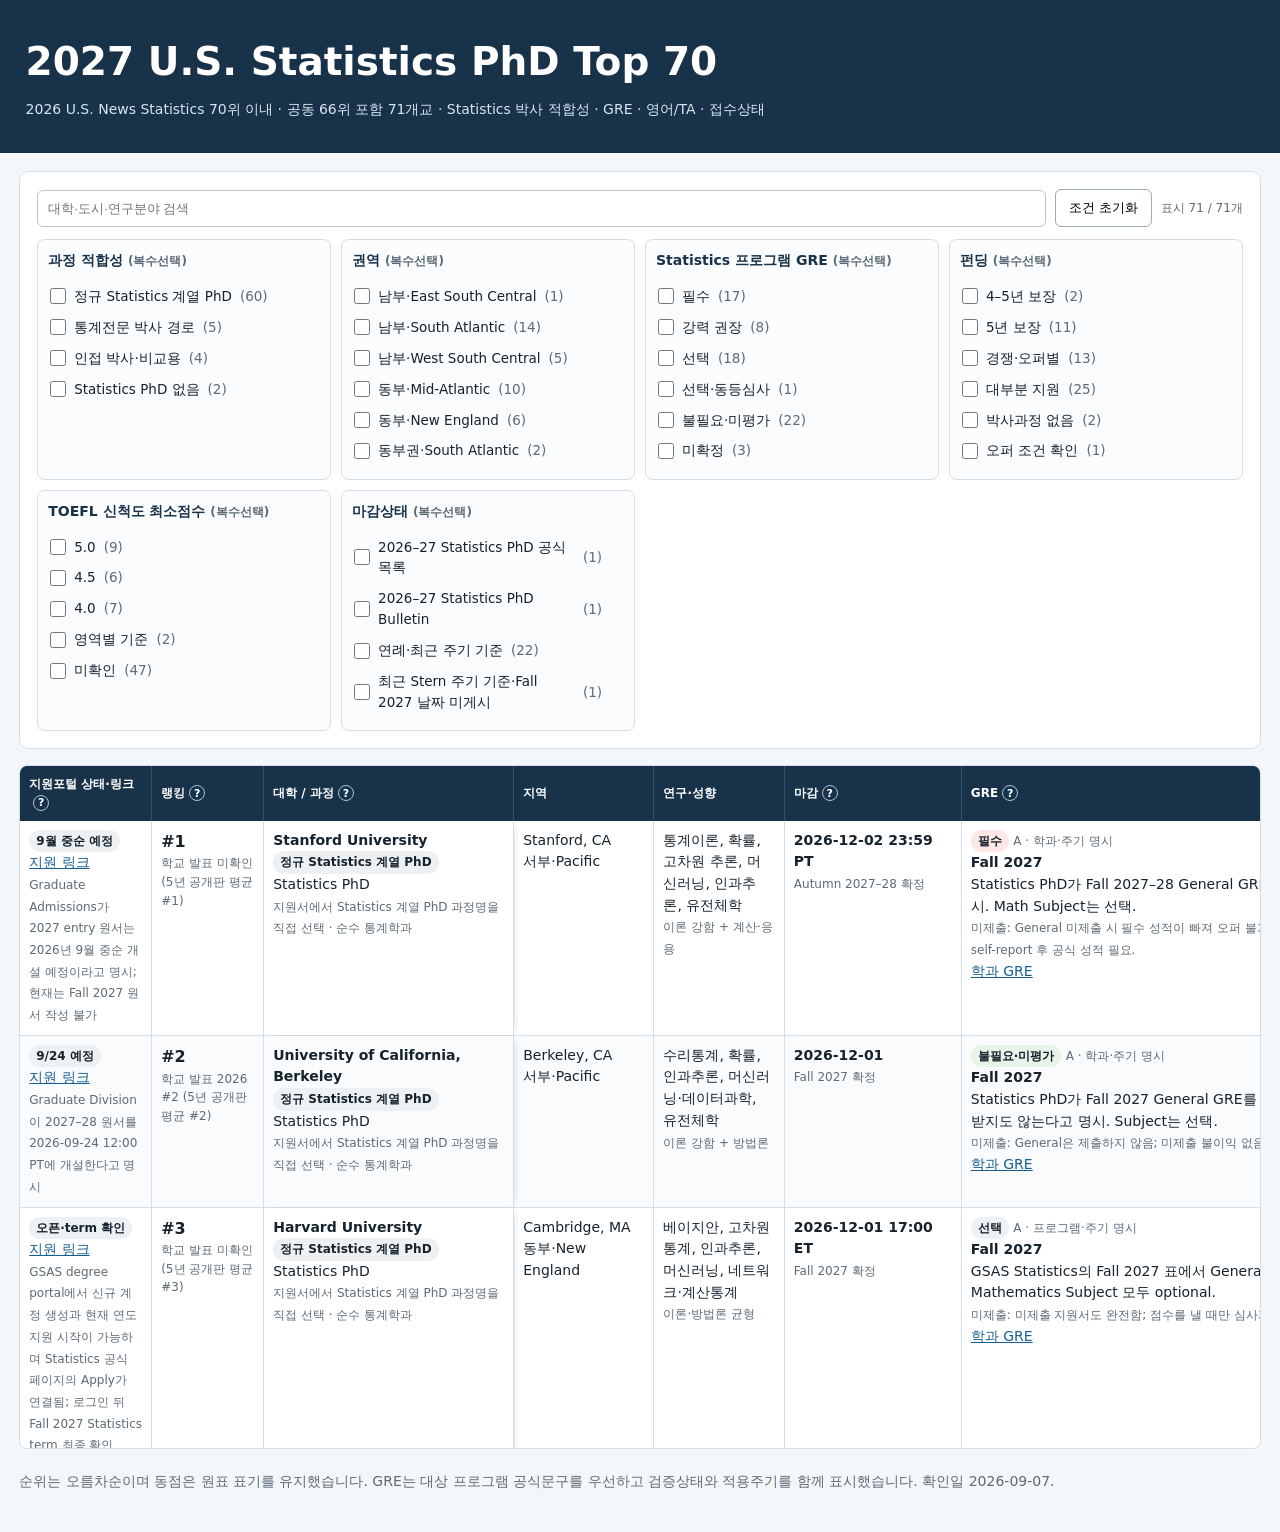
==== commit 7e95c76d: "Update PhD preparation program data" ====
--- a/phd_prep/index.html
+++ b/phd_prep/index.html
@@ -1,7 +1,7 @@
 <!doctype html><html lang="ko"><head><meta charset="utf-8"><meta name="viewport" content="width=device-width,initial-scale=1"><title>2027 U.S. Statistics PhD Top 70</title><style>
 :root{--navy:#18324a;--blue:#2f6b9a;--ink:#16232d;--muted:#5d6b75;--line:#d5dee6;--bg:#f4f7fa;--green:#e6f4ea;--amber:#fff1cc;--red:#fde7e7}*{box-sizing:border-box}body{margin:0;background:var(--bg);color:var(--ink);font:14px/1.55 system-ui,-apple-system,"Noto Sans KR",sans-serif}header{background:var(--navy);color:#fff;padding:32px max(18px,2vw)}h1{margin:0 0 7px;font-size:clamp(25px,4vw,39px)}header p{margin:0;color:#d9e5ee}.wrap{width:100%;max-width:none;margin:0;padding:18px max(12px,1.5vw)}.card{background:#fff;border:1px solid var(--line);border-radius:9px;padding:17px;margin-bottom:16px}.grid{display:grid;grid-template-columns:repeat(auto-fit,minmax(160px,1fr));gap:10px;margin-bottom:16px}.metric{background:#fff;border:1px solid var(--line);border-radius:8px;padding:13px}.metric b{display:block;font-size:25px;color:var(--blue)}.toolbar{display:flex;gap:9px;align-items:center;flex-wrap:wrap;margin-bottom:12px}.toolbar input{min-width:300px;flex:1;border:1px solid #b8c4ce;border-radius:6px;padding:10px}.toolbar button{border:1px solid #9aaab7;border-radius:6px;background:#fff;padding:9px 13px;cursor:pointer}.filtergrid{display:grid;grid-template-columns:repeat(auto-fit,minmax(260px,1fr));gap:10px;align-items:start}.filtergroup{min-width:0;border:1px solid var(--line);border-radius:7px;background:#fafcfd;padding:10px}.filtergroup h3{margin:0 0 7px;font-size:14px;color:var(--navy)}.checks{height:190px;overflow-y:auto;overflow-x:hidden;padding:2px 5px 2px 0;scrollbar-gutter:stable}.checks label{display:flex;align-items:center;gap:8px;padding:5px 2px;font-size:13.5px}.checks input{width:16px;height:16px;margin:0;flex:0 0 auto}.checks .optiontext{min-width:0;overflow-wrap:anywhere}.checks .count{color:var(--muted);font-variant-numeric:tabular-nums;white-space:nowrap}.tablebox{overflow:auto;max-height:76vh;border:1px solid var(--line);border-radius:8px;background:#fff}table{border-collapse:separate;border-spacing:0;width:100%;min-width:3050px}th{position:sticky;top:0;z-index:2;background:var(--navy);color:#fff;text-align:left;padding:9px;border-right:1px solid #395268;font-size:12px}td{padding:9px;border-right:1px solid var(--line);border-bottom:1px solid var(--line);vertical-align:top}th:first-child,td:first-child{width:132px;min-width:132px;max-width:132px;overflow-wrap:anywhere}tr:nth-child(even) td{background:#f9fbfc}a{color:#185f90}.tag{display:inline-block;border-radius:999px;padding:2px 7px;font-size:12px;font-weight:650;background:#edf1f4}.필수{background:var(--red)}.강력권장{background:var(--amber)}.불필요미평가{background:var(--green)}.small{font-size:12px;color:var(--muted)}.help{display:inline-grid;place-items:center;position:relative;margin-left:4px;width:16px;height:16px;border:1px solid #adc4d6;border-radius:50%;color:#fff;font:700 11px/1 system-ui;cursor:help;outline:none}.help::after{content:attr(data-tip);position:absolute;left:0;top:23px;width:270px;padding:9px 10px;border:1px solid #9db0bf;border-radius:6px;background:#fff;color:var(--ink);font:12px/1.45 system-ui;box-shadow:0 5px 18px #102a3d33;opacity:0;visibility:hidden;transform:translateY(-4px);transition:.12s;white-space:normal;z-index:20}.help:hover::after,.help:focus::after{opacity:1;visibility:visible;transform:none}footer{padding:22px 0;color:var(--muted)}@media(max-width:1000px){.wrap{padding:10px}.toolbar input{min-width:100%}}
-</style></head><body><header><h1>2027 U.S. Statistics PhD Top 70</h1><p>2026 U.S. News Statistics 70위 이내 · 공동 66위 포함 71개교 · Statistics 박사 적합성 · GRE · 영어/TA · 접수상태</p></header><main class="wrap"><section class="grid" id="metrics"></section><section class="card"><div class="toolbar"><input id="q" placeholder="대학·도시·연구분야 검색"><button id="reset" type="button">조건 초기화</button><span id="shown" class="small"></span></div><div class="filtergrid" id="filters"></div></section><div class="tablebox"><table><thead><tr><th>지원포털 상태·링크<span class="help" tabindex="0" data-tip="‘오픈’은 공개 상태에서 Fall 2027 접수 가능 근거를 확인한 경우만 사용합니다. 안내 페이지 접속과 실제 원서 term 개설을 구분했습니다.">?</span></th><th>랭킹<span class="help" tabindex="0" data-tip="굵은 값은 2026 U.S. News Statistics 순위입니다. 전체표는 UhakBrain 재게시본을 사용하고 대학 공식 발표로 교차확인했습니다.">?</span></th><th>대학 / 과정<span class="help" tabindex="0" data-tip="정규 Statistics 계열 PhD와 공식 통계전문 경로를 구분했습니다. Biostatistics·Applied Mathematics 인접학위 4개와 Statistics PhD 미개설 2개는 비교·주의용입니다.">?</span></th><th>지역</th><th>연구·성향</th><th>마감<span class="help" tabindex="0" data-tip="Fall 2027 확정일과 최근 주기 예상일을 구분했습니다. TBA는 제출 전에 다시 확인해야 합니다.">?</span></th><th>GRE<span class="help wide-tip" tabindex="0" data-tip="학과·프로그램 문구를 최우선으로 적용했습니다. not required/no longer required이고 권장·평가 이점이 없으면 불필요·미평가입니다. 선택은 optional·고려·권장 문구가 있는 경우이고, 선택·동등심사는 미제출 지원서도 제출 지원서와 동일한 full consideration을 받는다고 직접 명시한 경우입니다. A=대상과정이 직접 명시, B=공식이지만 주기·목록·충돌 한계, C=Fall 2027 대상과정 문구 미확정입니다. General과 Subject는 근거문에서 분리했습니다.">?</span></th><th>TOEFL 신/구 · IELTS<span class="help" tabindex="0" data-tip="학교가 공식 게시한 최소점수만 표시합니다. 신척도 미게시 학교에는 구척도 최소를 유지하고 환산 추정값은 쓰지 않았습니다. TA 기준은 별도입니다.">?</span></th><th>TA 영어·지원<span class="help" tabindex="0" data-tip="입학 영어점수와 TA/ITA 구두영어 자격을 분리한 정보입니다.">?</span></th><th>지원/오퍼/등록<span class="help" tabindex="0" data-tip="학과가 공식 공개한 경우만 기재했습니다. 빈칸은 0명이 아니라 미공개입니다.">?</span></th><th>펀딩<span class="help" tabindex="0" data-tip="보장연수, 9개월·12개월 여부, 여름지원, 등록금·수수료·보험을 오퍼에서 확인해야 합니다.">?</span></th><th>실제 학계진출 근거<span class="help" tabindex="0" data-tip="A는 최근 목적지 명단·대시보드, B는 공식 정성 설명·alumni, C는 실제 목적지 자료 부족입니다.">?</span></th><th>행동</th><th>공식 출처<span class="help" tabindex="0" data-tip="대상 프로그램 GRE를 첫 링크로 두고 Graduate School 공통 GRE, 입학, 펀딩, placement를 분리했습니다.">?</span></th></tr></thead><tbody id="body"></tbody></table></div><footer>순위는 오름차순이며 동점은 원표 표기를 유지했습니다. GRE는 대상 프로그램 공식문구를 우선하고 검증상태와 적용주기를 함께 표시했습니다. 확인일 2026-09-02.</footer></main><script>
-const data=[{"n":1,"rank":"2026 U.S. News Statistics 공동순위 포함 #1","u":"Stanford University","p":"Statistics PhD","loc":"Stanford, CA","region":"서부·Pacific","structure":"순수 통계학과","focus":"통계이론, 확률, 고차원 추론, 머신러닝, 인과추론, 유전체학","orient":"이론 강함 + 계산·응용","career":"교수·연구소, 빅테크/AI, 바이오·금융 연구","korean":"미공개","volume":"미공개","cohort":"Fall만 선발","deadline":"2026-12-02 23:59 PT","dstatus":"Autumn 2027–28 확정","gre":"필수","impact":"General 미제출 시 필수 성적이 빠져 오퍼 불가; 마감일까지 self-report 후 공식 성적 필요.","funding":"PhD 재정지원 제공; 개별 오퍼에서 기간·여름지원 확인","flevel":"통상 전액","admissions":"https://statistics.stanford.edu/admissions/statistics-phd-admissions","finance":"https://statistics.stanford.edu/admissions/prospective-graduate-students","research":"https://statistics.stanford.edu/research","action":"General GRE 필수. Fall 2027 원서는 9월 중순 개설 예정; Knight-Hennessy는 12/1까지 학과 원서 제출","recheck":"제출 직전 포털·KHS 별도마감 확인","greEvidence":"Statistics PhD가 Fall 2027–28 General GRE를 필수로 명시. Math Subject는 선택.","greCycle":"Fall 2027","greGrade":"A · 학과·주기 명시","greUrl":"https://statistics.stanford.edu/admissions/statistics-phd-admissions","toeflNew":"4.5","toeflOld":"90","ielts":"7.0","waiver":"영어권 학위/최근 2년 영어환경 등 공식 조건","taEnglish":"입학 후 배치; 5.5/109 또는 IELTS 8 미만은 평가 가능","ta":"TA/RA 제공","englishNote":"신척도 공식","applicants":null,"admits":null,"enrolled":null,"statNote":"학과 수준 미공개","statQuality":"공개 자료 없음","statSource":"https://statistics.stanford.edu/admissions/statistics-phd-admissions","academicClass":"강함(정성)","placementEvidence":"공식 alumni·논문 목록은 있으나 현재 직장 비율은 미공개","academicShare":"미공개","placementGrade":"B","placementSource":"https://statistics.stanford.edu/people/alumni","rankHistory":"2026 USN 최상위권 / 2022 #1","usn2026":1,"rankSource":"https://www.uhakbrain.com/2026-statistics-ranking/","programFit":"정규 Statistics 계열 PhD","programFitNote":"지원서에서 Statistics 계열 PhD 과정명을 직접 선택","portalStatus":"9월 중순 예정","portalLink":"https://gradadmissions.stanford.edu/apply","portalNote":"Graduate Admissions가 2027 entry 원서는 2026년 9월 중순 개설 예정이라고 명시; 현재는 Fall 2027 원서 작성 불가","gradGrePolicy":"대학원 공통 필수 아님·프로그램별","gradGreDetail":"Graduate School 공통요건만으로 제출 여부를 정할 수 없음; 통계학 프로그램 최종정책을 함께 적용","gradGreUrl":"https://gradadmissions.stanford.edu/apply/test-scores","facultyContact":"사전 연락은 대체로 불필요; SOP에 현재 faculty fit 2–3명과 구체 주제를 연결","summer":"9개월 stipend인지, 여름 RA/TA가 별도인지 확인","extra":"등록금·mandatory fees·보험·비거주 등록금·12개월 생활비·qualifying exam·master-out·지도교수 변경 규정 확인"},{"n":2,"rank":"2026 U.S. News Statistics 공동순위 포함 #2","u":"University of California, Berkeley","p":"Statistics PhD","loc":"Berkeley, CA","region":"서부·Pacific","structure":"순수 통계학과","focus":"수리통계, 확률, 인과추론, 머신러닝·데이터과학, 유전체학","orient":"이론 강함 + 방법론","career":"교수·연구소, 테크/AI, 바이오·정책","korean":"미공개","volume":"미공개","cohort":"Fall만; 전원 펀딩 원칙","deadline":"2026-12-01","dstatus":"Fall 2027 확정","gre":"불필요·미평가","impact":"General은 제출하지 않음; 미제출 불이익 없음.","funding":"합격 PhD 최대 5년: 등록금·수수료·보험·stipend (GSI/GSR/펠로십)","flevel":"5년 보장","admissions":"https://statistics.berkeley.edu/academics/phd/admissions","finance":"https://statistics.berkeley.edu/academics/phd/admissions/financial-support","research":"https://statistics.berkeley.edu/research","action":"General GRE는 받지 않음. 원서는 9/24 12:00 PT 개설 예정","recheck":"2026-09 포털 개설 후 세부서류","greEvidence":"Statistics PhD가 Fall 2027 General GRE를 요구하지 않고 받지도 않는다고 명시. Subject는 선택.","greCycle":"Fall 2027","greGrade":"A · 학과·주기 명시","greUrl":"https://statistics.berkeley.edu/academics/phd/admissions","toeflNew":"5.0 (S/W 4.5)","toeflOld":"90","ielts":"7.0","waiver":"공식 면제조건","taEnglish":"GSI 구두영어 별도 승인","ta":"GSI/GSR","englishNote":"Fall 2027 신척도 공식","applicants":350,"admits":20,"enrolled":11,"statNote":"연 약 350 지원, 18–22 오퍼, 10–12 등록","statQuality":"최근 공식 FAQ","statSource":"https://statistics.berkeley.edu/academics/phd/requirements","academicClass":"강함·혼합","placementEvidence":"최근 alumni에 Rutgers·Mercer·Bucknell 등 조교수와 Google·Genentech·퀀트 등 동시 확인","academicShare":"미공개","placementGrade":"A","placementSource":"https://statistics.berkeley.edu/people/past/phd","rankHistory":"2026 USN #2","usn2026":2,"rankSource":"https://www.uhakbrain.com/2026-statistics-ranking/","programFit":"정규 Statistics 계열 PhD","programFitNote":"지원서에서 Statistics 계열 PhD 과정명을 직접 선택","portalStatus":"9/24 예정","portalLink":"https://gradapp.berkeley.edu/apply/?pk=PRG","portalNote":"Graduate Division이 2027–28 원서를 2026-09-24 12:00 PT에 개설한다고 명시","gradGrePolicy":"대학원 공통 필수 아님·프로그램별","gradGreDetail":"Graduate School 공통요건만으로 제출 여부를 정할 수 없음; 통계학 프로그램 최종정책을 함께 적용","gradGreUrl":"https://grad.berkeley.edu/admissions/application-process/requirements/","facultyContact":"사전 연락은 대체로 불필요; SOP에 현재 faculty fit 2–3명과 구체 주제를 연결","summer":"보장기간에 포함되는지 오퍼 확인","extra":"등록금·mandatory fees·보험·비거주 등록금·12개월 생활비·qualifying exam·master-out·지도교수 변경 규정 확인"},{"n":3,"rank":"2026 U.S. News Statistics 공동순위 포함 #3","u":"Harvard University","p":"Statistics PhD","loc":"Cambridge, MA","region":"동부·New England","structure":"순수 통계학과","focus":"베이지안, 고차원 통계, 인과추론, 머신러닝, 네트워크·계산통계","orient":"이론·방법론 균형","career":"교수·연구소, 테크/AI, 금융·바이오","korean":"미공개","volume":"공식 FAQ: qualified applicants 약 10% 합격; 2026 신입 13명","cohort":"소규모 집중형","deadline":"2026-12-01 17:00 ET","dstatus":"Fall 2027 확정","gre":"선택","impact":"미제출 지원서도 완전함; 점수를 낼 때만 심사자료가 됨.","funding":"거의 모든 PhD 등록금·stipend·TF/RA 지원","flevel":"통상 전액","admissions":"https://gsas.harvard.edu/program/statistics","finance":"https://statistics.fas.harvard.edu/phd-admissions-faq","research":"https://statistics.fas.harvard.edu/research","action":"GRE General·Math Subject 선택. GSAS 원서창은 9월 개설 예정","recheck":"포털 시간대·영어시험 면제","greEvidence":"GSAS Statistics의 Fall 2027 표에서 General과 Mathematics Subject 모두 optional.","greCycle":"Fall 2027","greGrade":"A · 프로그램·주기 명시","greUrl":"https://gsas.harvard.edu/program/statistics","toeflNew":"5.0 (Speaking 4.5)","toeflOld":"95 (Speaking 23)","ielts":"7.0 (Speaking 6.5)","waiver":"학부 영어수업 학위 중심; 석사는 자동면제 아님","taEnglish":"Speaking 23–25/IELTS 7–7.5는 면담 가능; 더 낮으면 과정","ta":"TF/RA","englishNote":"2026 GSAS 기준","applicants":null,"admits":null,"enrolled":13,"statNote":"qualified applicant 약 10% 합격; 2026 신입 13명","statQuality":"지원자 모수 미공개","statSource":"https://statistics.fas.harvard.edu/phd-admissions-faq","academicClass":"강함·혼합","placementEvidence":"학계, 은행, IT, 의료·경제 연구, 공공정책에 걸친 우수 placement를 공식 설명","academicShare":"미공개","placementGrade":"B","placementSource":"https://statistics.fas.harvard.edu/graduate","rankHistory":"2022 USN 공동 #3; 2026 전체표 재확인","usn2026":3,"rankSource":"https://www.uhakbrain.com/2026-statistics-ranking/","programFit":"정규 Statistics 계열 PhD","programFitNote":"지원서에서 Statistics 계열 PhD 과정명을 직접 선택","portalStatus":"초가을 예정","portalLink":"https://apply.gsas.harvard.edu/portal/apply_degree","portalNote":"GSAS 실제 degree portal이 2027–28 원서는 아직 열리지 않았고 2026년 초가을 개설 예정이라고 표시","gradGrePolicy":"대학원 공통 필수 아님·프로그램별","gradGreDetail":"Graduate School 공통요건만으로 제출 여부를 정할 수 없음; 통계학 프로그램 최종정책을 함께 적용","gradGreUrl":"https://gsas.harvard.edu/apply/applying-degree-programs/gre","facultyContact":"사전 연락은 대체로 불필요; SOP에 현재 faculty fit 2–3명과 구체 주제를 연결","summer":"9개월 stipend인지, 여름 RA/TA가 별도인지 확인","extra":"등록금·mandatory fees·보험·비거주 등록금·12개월 생활비·qualifying exam·master-out·지도교수 변경 규정 확인"},{"n":4,"rank":"2026 U.S. News Statistics 공동순위 포함 #4","u":"University of Chicago","p":"Statistics PhD","loc":"Chicago, IL","region":"중서부·East North Central","structure":"순수 통계학과","focus":"점근이론, 고차원 추론, 확률, 머신러닝, 계산·응용수학","orient":"이론 강함","career":"교수·연구소, AI/테크, 퀀트·금융","korean":"미공개","volume":"미공개","cohort":"Fall만","deadline":"2027-01-04","dstatus":"Fall 2027 확정","gre":"강력 권장","impact":"필수는 아니나 두 시험 모두 권장 수준이 높아 미제출 시 비교자료가 줄어듦.","funding":"PhD 등록금·수수료·보험·생활비 지원; 국제학생 동일 원칙","flevel":"통상 전액","admissions":"https://stat.uchicago.edu/academics/admissions-faqs/","finance":"https://stat.uchicago.edu/academics/admissions-faqs/","research":"https://stat.uchicago.edu/research/","action":"General·Math Subject 모두 강력 권장. Fall 2027 지원서 오픈","recheck":"2026-09~10 Fall 2027 날짜","greEvidence":"Statistics가 General을 모든 지원자에게 strongly recommended, Math Subject를 PhD에 strongly recommended로 명시.","greCycle":"현재 공고 · 2025-12-02 개정","greGrade":"A · 학과 명시","greUrl":"https://stat.uchicago.edu/academics/admissions-faqs/","toeflNew":"미게시","toeflOld":"90","ielts":"7.0","waiver":"공식 조건","taEnglish":"대학 TA 구두영어 별도","ta":"TA/RA","englishNote":"구척도 공식; 신척도 환산","applicants":null,"admits":null,"enrolled":null,"statNote":"학과 수준 미공개","statQuality":"공개 자료 없음","statSource":"https://stat.uchicago.edu/academics/admissions-faqs/","academicClass":"혼합—최근 산업/퀀트 비중 높음","placementEvidence":"2024 UCI 조교수·2022 Cornell 포닥과 함께 Cubist·TikTok·Millennium·Chicago Trading·Citadel 등 다수","academicShare":"미공개","placementGrade":"A","placementSource":"https://stat.uchicago.edu/alumni/phd-alumni/","rankHistory":"2022 USN 공동 #3; 2026 전체표 재확인","usn2026":4,"rankSource":"https://www.uhakbrain.com/2026-statistics-ranking/","programFit":"정규 Statistics 계열 PhD","programFitNote":"지원서에서 Statistics 계열 PhD 과정명을 직접 선택","portalStatus":"오픈","portalLink":"https://apply-psd.uchicago.edu/apply/","portalNote":"Statistics FAQ가 Fall 2027 PhD 지원서가 현재 열려 있다고 명시","gradGrePolicy":"대학원 공통 필수 아님·프로그램별","gradGreDetail":"Graduate School 공통요건만으로 제출 여부를 정할 수 없음; 통계학 프로그램 최종정책을 함께 적용","gradGreUrl":"https://grad.uchicago.edu/admissions/apply/guidelines-and-deadlines/","facultyContact":"사전 연락은 대체로 불필요; SOP에 현재 faculty fit 2–3명과 구체 주제를 연결","summer":"9개월 stipend인지, 여름 RA/TA가 별도인지 확인","extra":"등록금·mandatory fees·보험·비거주 등록금·12개월 생활비·qualifying exam·master-out·지도교수 변경 규정 확인"},{"n":4,"rank":"2026 U.S. News Statistics 공동순위 포함 #4","u":"University of Pennsylvania (Wharton)","p":"Statistics & Data Science PhD","loc":"Philadelphia, PA","region":"동부·Mid-Atlantic","structure":"비즈니스스쿨 통계","focus":"베이지안, 인과, 고차원·ML, 계량·비즈니스 분석","orient":"방법론 + 비즈니스 응용","career":"교수(비즈니스·통계), 테크, 금융·컨설팅","korean":"미공개","volume":"미공개","cohort":"Wharton Doctoral 공통 지원","deadline":"2026-12-15 23:59 ET","dstatus":"Fall 2027 확정","gre":"필수","impact":"GRE/GMAT 중 하나가 없으면 필수서류 미충족.","funding":"합격자 전원 fellowship: stipend·등록금·건강보험","flevel":"통상 전액","admissions":"https://doctoral.wharton.upenn.edu/admissions/","finance":"https://doctoral.wharton.upenn.edu/admissions/","research":"https://statistics.wharton.upenn.edu/research/","action":"GRE 또는 GMAT 필수. Fall 2027 원서는 9/15 개설 예정","recheck":"시험 코드·점수 유효기간","greEvidence":"Wharton Doctoral application은 GRE 또는 GMAT 제출을 요구; Statistics & Data Science는 표준시험 대상.","greCycle":"현재 공고","greGrade":"A · 스쿨·전공 적용","greUrl":"https://doctoral.wharton.upenn.edu/application-requirements/","toeflNew":"미게시","toeflOld":"공식 최소 미게시","ielts":"공식 최소 미게시","waiver":"Wharton/대학원 조건","taEnglish":"TA 구두영어 별도","ta":"fellowship/TA/RA","englishNote":"정확한 신척도 재확인","applicants":null,"admits":null,"enrolled":null,"statNote":"학과 수준 미공개","statQuality":"공개 자료 없음","statSource":"https://doctoral.wharton.upenn.edu/admissions/","academicClass":"매우 강함","placementEvidence":"공식 FAQ가 졸업생 다수가 대학·연구기관 faculty position으로 진출한다고 명시","academicShare":"다수(정확 비율 미공개)","placementGrade":"A","placementSource":"https://doctoral.wharton.upenn.edu/faq/","rankHistory":"2022 USN 공동 #7; 2026 전체표 재확인","usn2026":4,"rankSource":"https://www.uhakbrain.com/2026-statistics-ranking/","programFit":"정규 Statistics 계열 PhD","programFitNote":"지원서에서 Statistics 계열 PhD 과정명을 직접 선택","portalStatus":"9/15 예정","portalLink":"https://doctoral.wharton.upenn.edu/","portalNote":"Wharton 공식 홈페이지가 Fall 2027 원서를 2026-09-15 개설한다고 명시","gradGrePolicy":"Wharton 별도 스쿨 정책","gradGreDetail":"Graduate School 공통요건만으로 제출 여부를 정할 수 없음; 통계학 프로그램 최종정책을 함께 적용","gradGreUrl":"https://doctoral.wharton.upenn.edu/admissions/","facultyContact":"사전 연락은 대체로 불필요; SOP에 현재 faculty fit 2–3명과 구체 주제를 연결","summer":"9개월 stipend인지, 여름 RA/TA가 별도인지 확인","extra":"등록금·mandatory fees·보험·비거주 등록금·12개월 생활비·qualifying exam·master-out·지도교수 변경 규정 확인"},{"n":6,"rank":"2026 U.S. News Statistics 공동순위 포함 #6","u":"Carnegie Mellon University","p":"Statistics & Data Science PhD","loc":"Pittsburgh, PA","region":"동부·Mid-Atlantic","structure":"통계·데이터과학; Stat/ML 공동과정","focus":"머신러닝, 인과추론, 베이지안, 네트워크, 신경과학·공공정책","orient":"계산·방법론 강함","career":"교수·연구소, AI/테크, 정책·바이오","korean":"미공개","volume":"미공개","cohort":"Statistics PhD와 공동 Stat/ML 트랙 구분","deadline":"2026-12-01","dstatus":"Fall 2027 확정","gre":"선택","impact":"순수 Statistics PhD는 미제출 불이익이 명시되지 않음; 지원 과정명을 정확히 선택.","funding":"전원 등록금 + 9개월 기준 월 약 $3,100 stipend(현재 안내)","flevel":"통상 전액","admissions":"https://www.cmu.edu/dietrich/statistics-datascience/academics/phd/application-process.html","finance":"https://www.cmu.edu/dietrich/statistics-datascience/academics/phd/application-process.html","research":"https://www.cmu.edu/dietrich/statistics-datascience/research/index.html","action":"순수 Statistics PhD의 GRE는 선택. 원서는 10/1 개설; joint program은 별도 시험요건 확인","recheck":"공동 Stat/ML 지원 시 GRE·마감 재확인","greEvidence":"Statistics PhD는 GRE optional. Joint Statistics/Machine Learning 등 공동과정은 별도 요구 가능.","greCycle":"Fall 2027","greGrade":"A · 학과·주기 명시","greUrl":"https://www.cmu.edu/dietrich/statistics-datascience/academics/phd/application-process.html","toeflNew":"미게시","toeflOld":"84 (S18/R22/L22/W22)","ielts":"7.5; DET 125","waiver":"공식 조건","taEnglish":"모든 비원어민 ITA 인증; 지원과 연계","ta":"TA/RA, 주 10시간 이내","englishNote":"월 약 $3,100×9개월 안내","applicants":null,"admits":null,"enrolled":null,"statNote":"학과 수준 미공개","statQuality":"공개 자료 없음","statSource":"https://www.cmu.edu/dietrich/statistics-datascience/academics/phd/application-process.html","academicClass":"강함·혼합","placementEvidence":"프로그램이 academia·industry·government research 경로를 명시","academicShare":"미공개","placementGrade":"B","placementSource":"https://www.cmu.edu/dietrich/statistics-datascience/academics/phd/index.html","rankHistory":"2026 USN 공동 #6","usn2026":6,"rankSource":"https://www.uhakbrain.com/2026-statistics-ranking/","programFit":"정규 Statistics 계열 PhD","programFitNote":"지원서에서 Statistics 계열 PhD 과정명을 직접 선택","portalStatus":"10/1 예정","portalLink":"https://www.cmu.edu/dietrich/statistics-datascience/academics/phd/application-process.html","portalNote":"Statistics가 Fall 2027 원서를 2026-10-01 개설한다고 명시","gradGrePolicy":"중앙 일괄정책 없음·학과별","gradGreDetail":"Graduate School 공통요건만으로 제출 여부를 정할 수 없음; 통계학 프로그램 최종정책을 함께 적용","gradGreUrl":"https://www.cmu.edu/graduate/prospective/","facultyContact":"사전 연락은 대체로 불필요; SOP에 현재 faculty fit 2–3명과 구체 주제를 연결","summer":"9개월 stipend인지, 여름 RA/TA가 별도인지 확인","extra":"등록금·mandatory fees·보험·비거주 등록금·12개월 생활비·qualifying exam·master-out·지도교수 변경 규정 확인"},{"n":6,"rank":"2026 U.S. News Statistics 공동순위 포함 #6","u":"Duke University","p":"Statistical Science PhD","loc":"Durham, NC","region":"남부·South Atlantic","structure":"통계과학","focus":"베이지안·의사결정, 계산통계, 머신러닝, 바이오인포매틱스","orient":"방법론·응용 균형","career":"교수·연구소, 테크, 제약·보건, 금융","korean":"미공개","volume":"미공개","cohort":"Fall만","deadline":"2026-12-15","dstatus":"현재 Statistical Science 공식 마감","gre":"필수","impact":"현재 공개문구상 제출 필요. 다만 문구가 주기 비특정이므로 Fall 2027 포털에서도 재확인.","funding":"5년 또는 학위완료까지 등록금·수수료 + 12개월 stipend(TA/RA)","flevel":"5년 보장","admissions":"https://stat.duke.edu/phd/prospective-students/how-to-apply","finance":"https://stat.duke.edu/phd/prospective-students/financial-support","research":"https://stat.duke.edu/research","action":"Statistics PhD는 Duke 프로그램 표에서 GRE General 필수. 2027 원서 오픈","recheck":"2026-09 GRE 항목","greEvidence":"Statistical Science PhD 지원 페이지가 Duke 기본요건에 GRE를 포함한다고 명시.","greCycle":"현재 공고 · 주기 비특정","greGrade":"B · 학과 문구·주기 불명","greUrl":"https://stat.duke.edu/phd/prospective-students/how-to-apply","toeflNew":"5.0","toeflOld":"90","ielts":"7.0","waiver":"영어권 국가 영어전용 대학 2년 이상 등","taEnglish":"비원어민 합격자는 면제 여부와 무관하게 배치시험","ta":"TA/RA","englishNote":"입학 후 ELP 시험","applicants":null,"admits":null,"enrolled":null,"statNote":"학과 수준 미공개","statQuality":"공개 자료 없음","statSource":"https://stat.duke.edu/phd/prospective-students/how-to-apply","academicClass":"강함·혼합","placementEvidence":"Graduate School 공식 career outcomes dashboard 제공; 지원 전 연도별 목적지 직접 필터 권장","academicShare":"대시보드 확인","placementGrade":"A","placementSource":"https://gradschool.duke.edu/about/statistics/statistical-science-phd-career-outcomes-statistics/","rankHistory":"2026 USN 공동 #6","usn2026":6,"rankSource":"https://www.uhakbrain.com/2026-statistics-ranking/","programFit":"정규 Statistics 계열 PhD","programFitNote":"지원서에서 Statistics 계열 PhD 과정명을 직접 선택","portalStatus":"오픈","portalLink":"https://gradschool.duke.edu/admissions/application-instructions/","portalNote":"Graduate School이 2027 입학 원서가 현재 이용 가능하다고 명시; Statistical Science 과정 선택 후 제출","gradGrePolicy":"대학원 공통 필수 아님·프로그램별","gradGreDetail":"Graduate School 공통요건만으로 제출 여부를 정할 수 없음; 통계학 프로그램 최종정책을 함께 적용","gradGreUrl":"https://gradschool.duke.edu/admissions/application-instructions/gre-scores/","facultyContact":"사전 연락은 대체로 불필요; SOP에 현재 faculty fit 2–3명과 구체 주제를 연결","summer":"보장기간에 포함되는지 오퍼 확인","extra":"등록금·mandatory fees·보험·비거주 등록금·12개월 생활비·qualifying exam·master-out·지도교수 변경 규정 확인"},{"n":6,"rank":"2026 U.S. News Statistics 공동순위 포함 #6","u":"University of Michigan–Ann Arbor","p":"Statistics PhD","loc":"Ann Arbor, MI","region":"중서부·East North Central","structure":"순수 통계학과","focus":"통계이론·확률, 고차원·ML, 인과, 공간·시계열, 학제응용","orient":"이론·응용 균형","career":"교수·연구소, 정부, 테크·금융·바이오","korean":"미공개","volume":"연 350–400 지원, 30–40 오퍼, 12–15 등록; 국제학생 50–60%","cohort":"중형 코호트","deadline":"2026-12-15","dstatus":"연례·최근 주기 기준","gre":"선택","impact":"미제출로 불완전 처리되지 않음; 강한 점수도 보조자료 수준.","funding":"합격 PhD 5년 stipend·등록금·benefits 보장","flevel":"5년 보장","admissions":"https://lsa.umich.edu/stats/phd-students/ProspectiveGraduateStudents/graduate-degree-application.html","finance":"https://lsa.umich.edu/stats/phd-students/phd-program.html","research":"https://lsa.umich.edu/stats/research.html","action":"GRE보다 관련 수학과목·연구 증거","recheck":"2026-09 세부일정","greEvidence":"Statistics PhD는 GRE를 더 이상 요구하지 않으며 제출 시에도 minor/supporting role이라고 명시.","greCycle":"현재 공고","greGrade":"A · 학과 명시","greUrl":"https://lsa.umich.edu/stats/phd-students/ProspectiveGraduateStudents/graduate-degree-application.html","toeflNew":"미게시","toeflOld":"84","ielts":"6.5","waiver":"Rackham 공식 조건","taEnglish":"GSI spoken-English 별도","ta":"GSI/GSRA","englishNote":"최신 신척도 재확인","applicants":375,"admits":35,"enrolled":14,"statNote":"연 350–400 지원, 30–40 오퍼, 12–15 등록; 국제학생 50–60%","statQuality":"공식 FAQ의 범위 중간값","statSource":"https://lsa.umich.edu/stats/phd-students/ProspectiveGraduateStudents/prospective-phd-student-FAQs.html","academicClass":"강함","placementEvidence":"공식 프로그램이 많은 졸업생이 peer institution 교수, 그 외 연구소·정부·산업으로 진출한다고 설명","academicShare":"미공개","placementGrade":"B","placementSource":"https://lsa.umich.edu/stats/phd-students.html","rankHistory":"2026 USN 공동 #6","usn2026":6,"rankSource":"https://www.uhakbrain.com/2026-statistics-ranking/","programFit":"정규 Statistics 계열 PhD","programFitNote":"지원서에서 Statistics 계열 PhD 과정명을 직접 선택","portalStatus":"원서 미확인","portalLink":"https://lsa.umich.edu/stats/phd-students/ProspectiveGraduateStudents/graduate-degree-application.html","portalNote":"공식 입학 페이지는 재확인했지만, 공개 상태에서 Fall 2027 원서를 실제 작성할 수 있다는 증거는 확인하지 못함; 포털 로그인 뒤 term을 재확인","gradGrePolicy":"대학원 공통 필수 아님·프로그램별","gradGreDetail":"Graduate School 공통요건만으로 제출 여부를 정할 수 없음; 통계학 프로그램 최종정책을 함께 적용","gradGreUrl":"https://rackham.umich.edu/admissions/applying/minimum-requirements/","facultyContact":"사전 연락은 대체로 불필요; SOP에 현재 faculty fit 2–3명과 구체 주제를 연결","summer":"보장기간에 포함되는지 오퍼 확인","extra":"등록금·mandatory fees·보험·비거주 등록금·12개월 생활비·qualifying exam·master-out·지도교수 변경 규정 확인"},{"n":6,"rank":"2026 U.S. News Statistics 공동순위 포함 #6","u":"University of Washington","p":"Statistics PhD","loc":"Seattle, WA","region":"서부·Pacific","structure":"순수 통계학과","focus":"확률, 베이지안, 머신러닝, 네트워크, 통계유전학","orient":"이론·방법론 균형","career":"교수·연구소, 시애틀 테크, 바이오·공공기관","korean":"미공개","volume":"미공개","cohort":"2026-08-01 지원 개시; 2027-02 중하순 결과 예정","deadline":"2026-12-01","dstatus":"Fall 2027 확정","gre":"불필요·미평가","impact":"General은 보내도 심사되지 않음. Math Subject는 선택자료이고 미제출 불이익 없음.","funding":"TA/RA/펠로십 중심; 오퍼서 기간·여름 확인","flevel":"대부분 지원","admissions":"https://stat.uw.edu/academics/graduate/applying","finance":"https://stat.uw.edu/academics/graduate/applying/faq","research":"https://stat.uw.edu/research","action":"GRE 보내지 않기; faculty fit·이론 배경 강조","recheck":"영어시험·성적표 지침","greEvidence":"Fall 2027 Statistics 입학 페이지가 General GRE를 전혀 사용하지 않는다고 명시. Math Subject는 optional이며 미제출에 불이익이 없다고 명시.","greCycle":"Fall 2027","greGrade":"A · 학과·주기 명시","greUrl":"https://stat.uw.edu/academics/graduate/applying","toeflNew":"5.0 (Speaking)","toeflOld":"26 (Speaking)","ielts":"7.0 (Speaking)","waiver":"공식 조건","taEnglish":"PhD는 TA 자격 수준을 사실상 권고; 미충족자를 극소수만 선발","ta":"TA/RA","englishNote":"Fall 2027 학과 권고치","applicants":null,"admits":null,"enrolled":null,"statNote":"학과 수준 미공개","statQuality":"공개 자료 없음","statSource":"https://stat.uw.edu/academics/graduate/applying","academicClass":"강함(정성)","placementEvidence":"공식 PhD alumni directory는 제공하나 직장 목적지 비율은 미공개","academicShare":"미공개","placementGrade":"B","placementSource":"https://stat.uw.edu/people/alumni/phd","rankHistory":"2026 USN 공동 #6","usn2026":6,"rankSource":"https://www.uhakbrain.com/2026-statistics-ranking/","programFit":"정규 Statistics 계열 PhD","programFitNote":"지원서에서 Statistics 계열 PhD 과정명을 직접 선택","portalStatus":"오픈","portalLink":"https://apps.grad.uw.edu/applForAdmiss/","portalNote":"Statistics가 Autumn 2027 원서를 2026-08-01부터 제출할 수 있다고 명시","gradGrePolicy":"대학원 공통 필수 아님·프로그램별","gradGreDetail":"Graduate School 공통요건만으로 제출 여부를 정할 수 없음; 통계학 프로그램 최종정책을 함께 적용","gradGreUrl":"https://grad.uw.edu/admission/understanding-the-application-process/admissions-faqs/","facultyContact":"사전 연락은 대체로 불필요; SOP에 현재 faculty fit 2–3명과 구체 주제를 연결","summer":"9개월 stipend인지, 여름 RA/TA가 별도인지 확인","extra":"등록금·mandatory fees·보험·비거주 등록금·12개월 생활비·qualifying exam·master-out·지도교수 변경 규정 확인"},{"n":10,"rank":"2026 U.S. News Statistics 공동순위 포함 #10","u":"Columbia University","p":"Statistics PhD","loc":"New York, NY","region":"동부·Mid-Atlantic","structure":"순수 통계학과","focus":"고차원 통계, 머신러닝, 베이지안, 인과추론, 시계열·생물통계","orient":"방법론·응용 균형","career":"교수·연구소, 테크·금융·제약","korean":"미공개","volume":"학과가 지원·합격 분포를 공개하지 않는다고 명시","cohort":"해마다 규모 변동","deadline":"2027-01-07","dstatus":"Fall 2027 확정","gre":"불필요·미평가","impact":"지원 필수요건이 아니므로 미제출로 불완전 처리되지 않음.","funding":"합격 PhD 최대 5년 등록금·수수료·stipend","flevel":"5년 보장","admissions":"https://www.gsas.columbia.edu/content/statistics-phd","finance":"https://stat.columbia.edu/programs/ph-d-program/","research":"https://stat.columbia.edu/research/","action":"GRE General 불필요. GSAS 포털에서 Fall 2027 term 선택 가능 여부 확인 후 제출","recheck":"구 학과 FAQ보다 GSAS 최신 페이지 우선","greEvidence":"GSAS Statistics PhD Fall 2027 프로그램 표의 GRE General 항목이 No.","greCycle":"Fall 2027","greGrade":"A · 프로그램·주기 명시","greUrl":"https://www.gsas.columbia.edu/content/statistics-phd","toeflNew":"5.0","toeflOld":"100","ielts":"7.5","waiver":"GSAS 공식 조건","taEnglish":"TA 구두영어 별도 가능","ta":"TA/RA","englishNote":"높은 영어 최소점수","applicants":null,"admits":null,"enrolled":null,"statNote":"학과 수준 미공개","statQuality":"공개 자료 없음","statSource":"https://www.gsas.columbia.edu/content/statistics-phd","academicClass":"혼합/자료 부족","placementEvidence":"공식 최근 졸업생별 목적지·비율을 확인하지 못함; 프로그램 설명만으로 교수 진출률을 추정하지 않음","academicShare":"미공개","placementGrade":"C","placementSource":"https://stat.columbia.edu/research/","rankHistory":"2022 USN 공동 #5; 2026 전체표 재확인","usn2026":10,"rankSource":"https://www.uhakbrain.com/2026-statistics-ranking/","programFit":"정규 Statistics 계열 PhD","programFitNote":"지원서에서 Statistics 계열 PhD 과정명을 직접 선택","portalStatus":"포털 접속","portalLink":"https://apply.gsas.columbia.edu/apply/","portalNote":"Fall 2027 Statistics 요건과 2027-01-07 마감이 공개되었고 GSAS 포털은 계정 생성 가능","gradGrePolicy":"대학원 공통 필수 아님·프로그램별","gradGreDetail":"Graduate School 공통요건만으로 제출 여부를 정할 수 없음; 통계학 프로그램 최종정책을 함께 적용","gradGreUrl":"https://www.gsas.columbia.edu/content/frequently-asked-questions","facultyContact":"사전 연락은 대체로 불필요; SOP에 현재 faculty fit 2–3명과 구체 주제를 연결","summer":"보장기간에 포함되는지 오퍼 확인","extra":"등록금·mandatory fees·보험·비거주 등록금·12개월 생활비·qualifying exam·master-out·지도교수 변경 규정 확인"},{"n":10,"rank":"2026 U.S. News Statistics 공동순위 포함 #10","u":"Yale University","p":"Statistics & Data Science PhD","loc":"New Haven, CT","region":"동부·New England","structure":"통계·데이터과학","focus":"통계이론, 베이지안·의사결정, 확률·정보이론, ML·네트워크·유전체","orient":"이론 강함 + 계산","career":"교수·연구소, AI/테크, 금융·바이오","korean":"미공개","volume":"Fall 2024: 300+ 지원, 15–18 오퍼, 6–8 등록","cohort":"매우 소규모","deadline":"2026-12-01","dstatus":"연례·최근 주기 기준","gre":"선택","impact":"미제출 지원서도 완전함; 제출 점수는 선택자료.","funding":"통상 전액 지원","flevel":"통상 전액","admissions":"https://statistics.yale.edu/graduates/phd-program/phd-admissions","finance":"https://gsas.yale.edu/resources-students/finances-fellowships","research":"https://statistics.yale.edu/research","action":"선택 GRE보다 fit·추천서 중요","recheck":"Fall 2027 GSAS 마감","greEvidence":"Statistics & Data Science PhD가 General 및 Subject를 모두 optional로 명시.","greCycle":"현재 공고","greGrade":"A · 학과 명시","greUrl":"https://statistics.yale.edu/graduates/phd-program/phd-admissions","toeflNew":"미게시","toeflOld":"100","ielts":"공식 최소 미확인","waiver":"대학원 공식 면제조건 확인","taEnglish":"TA/ITA 구두영어는 입학보다 높을 수 있음","ta":"TA/RA·오퍼별","englishNote":"공식 최소점수를 확인하지 못해 관행값·환산값을 쓰지 않음","applicants":300,"admits":17,"enrolled":7,"statNote":"Fall 2024: 300+ 지원, 15–18 오퍼, 6–8 등록","statQuality":"지원자는 하한; 오퍼·등록은 중간값","statSource":"https://statistics.yale.edu/graduates/phd-program/phd-admissions","academicClass":"혼합/자료 부족","placementEvidence":"공식 최근 졸업생별 목적지·비율을 확인하지 못함; 프로그램 설명만으로 교수 진출률을 추정하지 않음","academicShare":"미공개","placementGrade":"C","placementSource":"https://statistics.yale.edu/research","rankHistory":"2022 USN 공동 #13; 2026 전체표 재확인","usn2026":10,"rankSource":"https://www.uhakbrain.com/2026-statistics-ranking/","programFit":"정규 Statistics 계열 PhD","programFitNote":"지원서에서 Statistics 계열 PhD 과정명을 직접 선택","portalStatus":"원서 미확인","portalLink":"https://statistics.yale.edu/graduates/phd-program/phd-admissions","portalNote":"공식 입학 페이지는 재확인했지만, 공개 상태에서 Fall 2027 원서를 실제 작성할 수 있다는 증거는 확인하지 못함; 포털 로그인 뒤 term을 재확인","gradGrePolicy":"대학원 공통 필수 아님·프로그램별","gradGreDetail":"Graduate School 공통요건만으로 제출 여부를 정할 수 없음; 통계학 프로그램 최종정책을 함께 적용","gradGreUrl":"https://gsas.yale.edu/admissions/phdmasters-application-process/standardized-testing-requirements","facultyContact":"사전 연락은 대체로 불필요; SOP에 현재 faculty fit 2–3명과 구체 주제를 연결","summer":"9개월 stipend인지, 여름 RA/TA가 별도인지 확인","extra":"등록금·mandatory fees·보험·비거주 등록금·12개월 생활비·qualifying exam·master-out·지도교수 변경 규정 확인"},{"n":12,"rank":"2026 U.S. News Statistics 공동순위 포함 #12","u":"Cornell University","p":"Statistics PhD","loc":"Ithaca, NY","region":"동부·Mid-Atlantic","structure":"Statistics & Data Science","focus":"고차원, ML, 인과, 베이지안, 함수·공간자료, 생물응용","orient":"방법론·응용 균형","career":"교수·연구소, 테크·금융·바이오","korean":"미공개","volume":"미공개","cohort":"지원 제공 가능한 경우에 주로 합격","deadline":"2027-01-04","dstatus":"연례·최근 주기 기준","gre":"불필요·미평가","impact":"현재 목록상 GRE 없이 완전한 지원 가능. 제출점수 차단·미평가 여부는 명시되지 않음.","funding":"필드 매뉴얼 기준 정상진도 시 5년 지원 보장","flevel":"5년 보장","admissions":"https://stat.cornell.edu/phd-statistics/apply","finance":"https://stat.cornell.edu/phd-statistics/apply","research":"https://stat.cornell.edu/research","action":"GRE 보내지 않기","recheck":"2026-09 정확한 2027 마감","greEvidence":"2026년 Statistics PhD 공식 필수자료 목록에 GRE가 없고 Graduate School은 field별 정책을 따름.","greCycle":"현재 공고 · 마감 1/4","greGrade":"B · 학과 목록 기반","greUrl":"https://stat.cornell.edu/phd-statistics/apply","toeflNew":"Tier A S5.5/R4/L3.5/W4; Tier B S4/R4/L3.5/W4","toeflOld":"A S27/R20/L15/W20; B S22/R20/L15/W20","ielts":"overall 7; 직접 TA는 speaking 8","waiver":"공식 연구학위 면제조건","taEnglish":"Tier A 직접 TA; Tier B 입학 후 평가","ta":"TA/RA","englishNote":"가장 명확한 TA 2단계 기준","applicants":null,"admits":null,"enrolled":null,"statNote":"학과 수준 미공개","statQuality":"공개 자료 없음","statSource":"https://stat.cornell.edu/phd-statistics/apply","academicClass":"혼합/자료 부족","placementEvidence":"공식 최근 졸업생별 목적지·비율을 확인하지 못함; 프로그램 설명만으로 교수 진출률을 추정하지 않음","academicShare":"미공개","placementGrade":"C","placementSource":"https://stat.cornell.edu/research","rankHistory":"2022 USN 공동 #13; 2026 전체표 재확인","usn2026":12,"rankSource":"https://www.uhakbrain.com/2026-statistics-ranking/","programFit":"정규 Statistics 계열 PhD","programFitNote":"지원서에서 Statistics 계열 PhD 과정명을 직접 선택","portalStatus":"원서 미확인","portalLink":"https://stat.cornell.edu/phd-statistics/apply","portalNote":"공식 입학 페이지는 재확인했지만, 공개 상태에서 Fall 2027 원서를 실제 작성할 수 있다는 증거는 확인하지 못함; 포털 로그인 뒤 term을 재확인","gradGrePolicy":"대학원 공통 필수 아님·프로그램별","gradGreDetail":"Graduate School 공통요건만으로 제출 여부를 정할 수 없음; 통계학 프로그램 최종정책을 함께 적용","gradGreUrl":"https://gradschool.cornell.edu/admissions/application-steps/required-tests/","facultyContact":"사전 연락은 대체로 불필요; SOP에 현재 faculty fit 2–3명과 구체 주제를 연결","summer":"보장기간에 포함되는지 오퍼 확인","extra":"등록금·mandatory fees·보험·비거주 등록금·12개월 생활비·qualifying exam·master-out·지도교수 변경 규정 확인"},{"n":12,"rank":"2026 U.S. News Statistics 공동순위 포함 #12","u":"University of California, Davis","p":"Statistics PhD","loc":"Davis, CA","region":"서부·Pacific","structure":"순수 통계학과","focus":"통계이론·방법론, ML, 생물정보, 환경·유전체 응용","orient":"방법론·응용 균형","career":"교수·연구소, 캘리포니아 테크·바이오, 정부","korean":"미공개","volume":"미공개","cohort":"우선마감이 입학·펀딩 모두 중요","deadline":"2026-12-01 우선 / 2027-01-15 최종","dstatus":"Fall 2027 확정","gre":"불필요·미평가","impact":"미제출 불이익 없음; 보내도 심사되지 않음.","funding":"펠로십·TA·GSR; 등록금/수수료 환급·급여, 비거주 등록금 지원 가능","flevel":"대부분 지원","admissions":"https://statistics.ucdavis.edu/grad/admissions","finance":"https://statistics.ucdavis.edu/grad/financial-support","research":"https://statistics.ucdavis.edu/research","action":"12/1까지 제출해야 펀딩 포함 최상 고려","recheck":"1/15은 최종일이지 권장일 아님","greEvidence":"Statistics가 GRE를 요구하지 않으며 제출해도 review하지 않는다고 명시.","greCycle":"Fall 2027","greGrade":"A · 학과·주기 명시","greUrl":"https://statistics.ucdavis.edu/grad/admissions","toeflNew":"미게시","toeflOld":"공식 최소 미확인","ielts":"공식 최소 미확인","waiver":"대학원 공식 면제조건 확인","taEnglish":"TA/ITA 구두영어는 입학보다 높을 수 있음","ta":"TA/RA·오퍼별","englishNote":"공식 최소점수를 확인하지 못해 관행값·환산값을 쓰지 않음","applicants":null,"admits":null,"enrolled":null,"statNote":"학과 수준 미공개","statQuality":"공개 자료 없음","statSource":"https://statistics.ucdavis.edu/grad/admissions","academicClass":"혼합/자료 부족","placementEvidence":"공식 최근 졸업생별 목적지·비율을 확인하지 못함; 프로그램 설명만으로 교수 진출률을 추정하지 않음","academicShare":"미공개","placementGrade":"C","placementSource":"https://statistics.ucdavis.edu/research","rankHistory":"2026 USN 공동 #12","usn2026":12,"rankSource":"https://www.uhakbrain.com/2026-statistics-ranking/","programFit":"정규 Statistics 계열 PhD","programFitNote":"지원서에서 Statistics 계열 PhD 과정명을 직접 선택","portalStatus":"9–10월 예정","portalLink":"https://statistics.ucdavis.edu/grad/admissions","portalNote":"Statistics가 Fall 2027 원서를 2026년 9–10월 개설한다고 명시","gradGrePolicy":"대학원 공통 필수 아님·프로그램별","gradGreDetail":"Graduate School 공통요건만으로 제출 여부를 정할 수 없음; 통계학 프로그램 최종정책을 함께 적용","gradGreUrl":"https://grad.ucdavis.edu/test-score-requirements","facultyContact":"사전 연락은 대체로 불필요; SOP에 현재 faculty fit 2–3명과 구체 주제를 연결","summer":"9개월 stipend인지, 여름 RA/TA가 별도인지 확인","extra":"등록금·mandatory fees·보험·비거주 등록금·12개월 생활비·qualifying exam·master-out·지도교수 변경 규정 확인"},{"n":12,"rank":"2026 U.S. News Statistics 공동순위 포함 #12","u":"University of California, Los Angeles","p":"Statistics & Data Science PhD","loc":"Los Angeles, CA","region":"서부·Pacific","structure":"통계·데이터과학","focus":"인과, ML, 공간, 사회·환경 응용, 계산통계","orient":"응용·계산 강함","career":"교수·연구소, 테크·엔터테인먼트, 보건·정책","korean":"미공개","volume":"미공개","cohort":"Fall만","deadline":"2026-12-10","dstatus":"연례·최근 주기 기준","gre":"강력 권장","impact":"필수는 아니지만 학과 표현상 미제출보다 제출을 강하게 선호.","funding":"거의 모든 PhD 지원; 보통 4년, 등록금·비거주 등록금 포함 가능","flevel":"4–5년 보장","admissions":"https://statistics.ucla.edu/index.php/academics/graduate/applying-to-the-graduate-program/","finance":"https://statistics.ucla.edu/index.php/academics/graduate/financial-support/","research":"https://statistics.ucla.edu/index.php/research/","action":"GRE 제출 권장","recheck":"2026-09 정확한 연도","greEvidence":"Statistics & Data Science가 PhD/MS 지원자에게 GRE를 highly recommended로 명시.","greCycle":"현재 공고","greGrade":"A · 학과 명시","greUrl":"https://statistics.ucla.edu/index.php/academics/graduate/applying-to-the-graduate-program/","toeflNew":"미게시","toeflOld":"87","ielts":"공식 최소 미확인","waiver":"대학원 공식 면제조건 확인","taEnglish":"TA/ITA 구두영어는 입학보다 높을 수 있음","ta":"TA/RA·오퍼별","englishNote":"공식 최소점수를 확인하지 못해 관행값·환산값을 쓰지 않음","applicants":null,"admits":null,"enrolled":null,"statNote":"학과 수준 미공개","statQuality":"공개 자료 없음","statSource":"https://statistics.ucla.edu/index.php/academics/graduate/applying-to-the-graduate-program/","academicClass":"혼합/자료 부족","placementEvidence":"공식 최근 졸업생별 목적지·비율을 확인하지 못함; 프로그램 설명만으로 교수 진출률을 추정하지 않음","academicShare":"미공개","placementGrade":"C","placementSource":"https://statistics.ucla.edu/index.php/research/","rankHistory":"최근 USN 상위권군; 정확 순위 재확인","usn2026":12,"rankSource":"https://www.uhakbrain.com/2026-statistics-ranking/","programFit":"정규 Statistics 계열 PhD","programFitNote":"지원서에서 Statistics 계열 PhD 과정명을 직접 선택","portalStatus":"원서 미확인","portalLink":"https://statistics.ucla.edu/index.php/academics/graduate/applying-to-the-graduate-program/","portalNote":"공식 입학 페이지는 재확인했지만, 공개 상태에서 Fall 2027 원서를 실제 작성할 수 있다는 증거는 확인하지 못함; 포털 로그인 뒤 term을 재확인","gradGrePolicy":"대학원 공통 필수 아님·프로그램별","gradGreDetail":"Graduate School 공통요건만으로 제출 여부를 정할 수 없음; 통계학 프로그램 최종정책을 함께 적용","gradGreUrl":"https://grad.ucla.edu/admissions/","facultyContact":"사전 연락은 대체로 불필요; SOP에 현재 faculty fit 2–3명과 구체 주제를 연결","summer":"보장기간에 포함되는지 오퍼 확인","extra":"등록금·mandatory fees·보험·비거주 등록금·12개월 생활비·qualifying exam·master-out·지도교수 변경 규정 확인"},{"n":12,"rank":"2026 U.S. News Statistics 공동순위 포함 #12","u":"University of Wisconsin–Madison","p":"Statistics PhD","loc":"Madison, WI","region":"중서부·East North Central","structure":"순수 통계학과","focus":"통계이론·방법론, ML, 계산통계, 생물통계","orient":"이론·응용 균형","career":"교수·연구소, 정부, 테크·바이오","korean":"미공개","volume":"미공개","cohort":"Fall만","deadline":"2026-12-01","dstatus":"연례·최근 주기 기준","gre":"불필요·미평가","impact":"미제출로 불완전 처리되지 않으며, 평가상 이점이 명시되지 않아 제출 불필요로 분류. 오래된 required FAQ보다 최신 PhD 페이지를 우선.","funding":"입학지원자가 TA/RA·펠로십 자동 고려; 전원보장 문구는 아님","flevel":"대부분 지원","admissions":"https://stat.wisc.edu/graduate-admissions/phd-program/","finance":"https://stat.wisc.edu/graduate-admissions/","research":"https://stat.wisc.edu/research/","action":"GRE 없이 수학·연구 준비 강조","recheck":"2026-09 마감일","greEvidence":"최신 PhD 페이지는 GRE not required. 같은 페이지의 재료 목록에 GRE scores가 남아 있지만, 이는 최신 not required 정책을 뒤집는 필수·권장 근거가 아님.","greCycle":"현재 PhD 페이지","greGrade":"B · 공식페이지 내부 충돌","greUrl":"https://stat.wisc.edu/graduate-admissions/phd-program/","toeflNew":"미게시","toeflOld":"공식 최소 미확인","ielts":"공식 최소 미확인","waiver":"대학원 공식 면제조건 확인","taEnglish":"TA/ITA 구두영어는 입학보다 높을 수 있음","ta":"TA/RA·오퍼별","englishNote":"공식 최소점수를 확인하지 못해 관행값·환산값을 쓰지 않음","applicants":null,"admits":null,"enrolled":null,"statNote":"학과 수준 미공개","statQuality":"공개 자료 없음","statSource":"https://stat.wisc.edu/graduate-admissions/phd-program/","academicClass":"강함·혼합","placementEvidence":"Berkeley·Penn·Yale 등 학계와 Google·Facebook·Eli Lilly 사례 공개","academicShare":"미공개","placementGrade":"B","placementSource":"https://stat.wisc.edu/graduate-admissions/phd-program/","rankHistory":"2026 USN 공동 #12","usn2026":12,"rankSource":"https://www.uhakbrain.com/2026-statistics-ranking/","programFit":"정규 Statistics 계열 PhD","programFitNote":"지원서에서 Statistics 계열 PhD 과정명을 직접 선택","portalStatus":"원서 미확인","portalLink":"https://stat.wisc.edu/graduate-admissions/phd-program/","portalNote":"공식 입학 페이지는 재확인했지만, 공개 상태에서 Fall 2027 원서를 실제 작성할 수 있다는 증거는 확인하지 못함; 포털 로그인 뒤 term을 재확인","gradGrePolicy":"대학원 공통 필수 아님·프로그램별","gradGreDetail":"Graduate School 공통요건만으로 제출 여부를 정할 수 없음; 통계학 프로그램 최종정책을 함께 적용","gradGreUrl":"https://grad.wisc.edu/apply/","facultyContact":"사전 연락은 대체로 불필요; SOP에 현재 faculty fit 2–3명과 구체 주제를 연결","summer":"9개월 stipend인지, 여름 RA/TA가 별도인지 확인","extra":"등록금·mandatory fees·보험·비거주 등록금·12개월 생활비·qualifying exam·master-out·지도교수 변경 규정 확인"},{"n":16,"rank":"2026 U.S. News Statistics 공동순위 포함 #16","u":"Johns Hopkins University","p":"Applied Mathematics & Statistics PhD","loc":"Baltimore, MD","region":"동부권·South Atlantic","structure":"응용수학+통계 통합","focus":"확률·확률과정, 최적화, 통계·ML, 데이터과학, 금융수학","orient":"수리·응용 균형","career":"교수·연구소, 테크·금융, 국방·정부","korean":"미공개","volume":"미공개","cohort":"Fall만","deadline":"2026-12-15","dstatus":"현재 PhD 연례 Fall 마감","gre":"미확정","impact":"Fall 2026 면제를 Fall 2027에 자동 적용하지 말고 새 포털 체크리스트에서 확인.","funding":"PhD 전원 등록금·건강보험·stipend 지원(풀타임 재학 조건)","flevel":"통상 전액","admissions":"https://engineering.jhu.edu/ams/academics/graduate-studies/admissions-requirements-and-criteria/","finance":"https://e-catalogue.jhu.edu/engineering/full-time-residential-programs/degree-programs/applied-mathematics-statistics/applied-mathematics-statistics-phd/","research":"https://engineering.jhu.edu/ams/research/","action":"Fall 2027 GRE는 미확정. Fall 2026 면제 문구를 자동 적용하지 말고 새 체크리스트 확인","recheck":"2026-09 마감","greEvidence":"Applied Mathematics & Statistics 공식 체크리스트의 GRE 비요구 문구는 Spring 2026·Fall 2026 지원에만 한정되어 있으며 Fall 2027 문구는 아직 게시되지 않음.","greCycle":"Fall 2027 미게시","greGrade":"C · 대상주기 문구 미확정","greUrl":"https://engineering.jhu.edu/ams/academics/graduate-studies/admissions-requirements-and-criteria/","toeflNew":"미게시","toeflOld":"100","ielts":"공식 최소 미확인","waiver":"대학원 공식 면제조건 확인","taEnglish":"TA/ITA 구두영어는 입학보다 높을 수 있음","ta":"TA/RA·오퍼별","englishNote":"공식 최소점수를 확인하지 못해 관행값·환산값을 쓰지 않음","applicants":420,"admits":17,"enrolled":null,"statNote":"Fall 2026 PhD: 420명 지원·17명 합격; 등록 인원 미공개","statQuality":"현재 학과 FAQ의 실제 PhD 수치","statSource":"https://engineering.jhu.edu/ams/academics/graduate-studies/admissions-requirements-and-criteria/","academicClass":"혼합/자료 부족","placementEvidence":"공식 최근 졸업생별 목적지·비율을 확인하지 못함; 프로그램 설명만으로 교수 진출률을 추정하지 않음","academicShare":"미공개","placementGrade":"C","placementSource":"https://engineering.jhu.edu/ams/research/","rankHistory":"2026 USN 공동 #16","usn2026":16,"rankSource":"https://www.uhakbrain.com/2026-statistics-ranking/","programFit":"통계전문 박사 경로","programFitNote":"Applied Mathematics & Statistics가 학위·학과명에 함께 있는 공동 박사과정","portalStatus":"원서 미확인","portalLink":"https://engineering.jhu.edu/ams/academics/graduate-studies/admissions-requirements-and-criteria/","portalNote":"공식 입학 페이지는 재확인했지만, 공개 상태에서 Fall 2027 원서를 실제 작성할 수 있다는 증거는 확인하지 못함; 포털 로그인 뒤 term을 재확인","gradGrePolicy":"대학원 공통 필수 아님·프로그램별","gradGreDetail":"Graduate School 공통요건만으로 제출 여부를 정할 수 없음; 통계학 프로그램 최종정책을 함께 적용","gradGreUrl":"https://homewoodgrad.jhu.edu/","facultyContact":"사전 연락은 대체로 불필요; SOP에 현재 faculty fit 2–3명과 구체 주제를 연결","summer":"9개월 stipend인지, 여름 RA/TA가 별도인지 확인","extra":"등록금·mandatory fees·보험·비거주 등록금·12개월 생활비·qualifying exam·master-out·지도교수 변경 규정 확인"},{"n":16,"rank":"2026 U.S. News Statistics 공동순위 포함 #16","u":"University of North Carolina at Chapel Hill","p":"Statistics & Operations Research PhD","loc":"Chapel Hill, NC","region":"남부·South Atlantic","structure":"통계+OR 통합","focus":"통계, 최적화, 확률, 확률모형·데이터과학","orient":"수리·OR 강함","career":"교수·연구소, 최적화/분석, 정부·테크","korean":"미공개","volume":"미공개","cohort":"Fall 중심; 포털에 해당 연도 요건 표시","deadline":"2026-12-15 (예상)","dstatus":"TBA·재확인","gre":"미확정","impact":"Graduate School 공통문구로 추정하지 말고 Fall 2027 STOR 포털 체크리스트에서 확인.","funding":"대부분 PhD에 assistantship·등록금/수수료 waiver·보험","flevel":"대부분 지원","admissions":"https://stor.unc.edu/graduate/admissions/","finance":"https://unc-public.courseleaf.com/graduate/schools-departments/statistics-operations-research/","research":"https://stor.unc.edu/research/","action":"포털 오픈 즉시 GRE 정책 확인","recheck":"2026-09~10 최우선","greEvidence":"STOR 공식 입학 페이지에서 현재 적용 GRE 문장을 확인하지 못함.","greCycle":"Fall 2027 미게시","greGrade":"C · 대상학과 문구 미확인","greUrl":"https://stor.unc.edu/graduate/admissions/","toeflNew":"미게시","toeflOld":"공식 최소 미확인","ielts":"공식 최소 미확인","waiver":"대학원 공식 면제조건 확인","taEnglish":"TA/ITA 구두영어는 입학보다 높을 수 있음","ta":"TA/RA·오퍼별","englishNote":"공식 최소점수를 확인하지 못해 관행값·환산값을 쓰지 않음","applicants":null,"admits":null,"enrolled":null,"statNote":"학과 수준 미공개","statQuality":"공개 자료 없음","statSource":"https://stor.unc.edu/graduate/admissions/","academicClass":"혼합/자료 부족","placementEvidence":"공식 최근 졸업생별 목적지·비율을 확인하지 못함; 프로그램 설명만으로 교수 진출률을 추정하지 않음","academicShare":"미공개","placementGrade":"C","placementSource":"https://stor.unc.edu/research/","rankHistory":"2022 USN 공동 #11; 2026 전체표 재확인","usn2026":16,"rankSource":"https://www.uhakbrain.com/2026-statistics-ranking/","programFit":"통계전문 박사 경로","programFitNote":"Statistics & Operations Research 공동 박사과정","portalStatus":"원서 미확인","portalLink":"https://stor.unc.edu/graduate/admissions/","portalNote":"공식 입학 페이지는 재확인했지만, 공개 상태에서 Fall 2027 원서를 실제 작성할 수 있다는 증거는 확인하지 못함; 포털 로그인 뒤 term을 재확인","gradGrePolicy":"대학원 공통 필수 아님·프로그램별","gradGreDetail":"Graduate School 공통요건만으로 제출 여부를 정할 수 없음; 통계학 프로그램 최종정책을 함께 적용","gradGreUrl":"https://gradschool.unc.edu/admissions/","facultyContact":"사전 연락은 대체로 불필요; SOP에 현재 faculty fit 2–3명과 구체 주제를 연결","summer":"9개월 stipend인지, 여름 RA/TA가 별도인지 확인","extra":"등록금·mandatory fees·보험·비거주 등록금·12개월 생활비·qualifying exam·master-out·지도교수 변경 규정 확인"},{"n":18,"rank":"2026 U.S. News Statistics 공동순위 포함 #18","u":"North Carolina State University","p":"Statistics PhD","loc":"Raleigh, NC","region":"남부·South Atlantic","structure":"순수 통계학과","focus":"실험설계, 유전·생물통계, 공간, 통계이론·분석","orient":"응용·방법론 강함","career":"교수·연구소, 정부, 제약·농업·테크","korean":"미공개","volume":"미공개","cohort":"1/10 이후 합격·assistantship 가능성 낮음","deadline":"2027-01-10","dstatus":"연례·최근 주기 기준","gre":"불필요·미평가","impact":"미제출 불이익이 없고 평가상 이점이 확인되지 않아 제출 불필요로 분류.","funding":"assistantship에 stipend·건강보험·등록금 포함; 자동 보장 아님","flevel":"대부분 지원","admissions":"https://statistics.sciences.ncsu.edu/graduate/application-process/","finance":"https://statistics.sciences.ncsu.edu/graduate/application-process/","research":"https://statistics.sciences.ncsu.edu/research/","action":"1/10 전 완결 제출","recheck":"2026-10 연도 문구","greEvidence":"Statistics가 MS/PhD의 General 및 Subject GRE 모두 not required로 명시. 제출 권장·심사 이점은 별도로 명시하지 않음.","greCycle":"현재 공고","greGrade":"A · 학과 명시","greUrl":"https://statistics.sciences.ncsu.edu/graduate/application-process/","toeflNew":"미게시","toeflOld":"80; 성공 지원자는 각 영역 20+ 권고","ielts":"6.5","waiver":"공식 조건","taEnglish":"TA 구두영어 별도","ta":"TA/RA","englishNote":"학과 권고치 구분","applicants":null,"admits":null,"enrolled":null,"statNote":"학과 수준 미공개","statQuality":"공개 자료 없음","statSource":"https://statistics.sciences.ncsu.edu/graduate/application-process/","academicClass":"강함","placementEvidence":"Brown·Penn·Michigan·Toronto 등에서 교육·연구하는 졸업생 사례를 학과가 공개","academicShare":"미공개","placementGrade":"B","placementSource":"https://statistics.sciences.ncsu.edu/graduate/","rankHistory":"2026 USN #18","usn2026":18,"rankSource":"https://www.uhakbrain.com/2026-statistics-ranking/","programFit":"정규 Statistics 계열 PhD","programFitNote":"지원서에서 Statistics 계열 PhD 과정명을 직접 선택","portalStatus":"원서 미확인","portalLink":"https://statistics.sciences.ncsu.edu/graduate/application-process/","portalNote":"공식 입학 페이지는 재확인했지만, 공개 상태에서 Fall 2027 원서를 실제 작성할 수 있다는 증거는 확인하지 못함; 포털 로그인 뒤 term을 재확인","gradGrePolicy":"대학원 공통 필수 아님·프로그램별","gradGreDetail":"Graduate School 공통요건만으로 제출 여부를 정할 수 없음; 통계학 프로그램 최종정책을 함께 적용","gradGreUrl":"https://grad.ncsu.edu/programs/where-do-i-start/","facultyContact":"사전 연락은 대체로 불필요; SOP에 현재 faculty fit 2–3명과 구체 주제를 연결","summer":"9개월 stipend인지, 여름 RA/TA가 별도인지 확인","extra":"등록금·mandatory fees·보험·비거주 등록금·12개월 생활비·qualifying exam·master-out·지도교수 변경 규정 확인"},{"n":18,"rank":"2026 U.S. News Statistics 공동순위 포함 #18","u":"Pennsylvania State University","p":"Statistics PhD","loc":"University Park, PA","region":"동부·Mid-Atlantic","structure":"순수 통계학과","focus":"함수자료, 고차원, 프라이버시, 생물·보건, 공간통계","orient":"방법론·응용 균형","career":"교수·연구소, 정부, 테크·바이오","korean":"미공개","volume":"미공개","cohort":"자비 PhD는 매우 드물다고 안내","deadline":"2027-01-07","dstatus":"현재 Statistics PhD 연례 마감","gre":"선택·동등심사","impact":"미제출 지원서도 공식적으로 동등 심사됨; 강한 점수가 지원서를 보완할 때만 선택 제출.","funding":"대부분 fellowship·TA·RA","flevel":"대부분 지원","admissions":"https://science.psu.edu/stat/graduate-programs/how-to-apply","finance":"https://science.psu.edu/stat/graduate-programs/faqs","research":"https://science.psu.edu/stat/research","action":"GRE 미제출 지원서도 제출 지원서와 동일하게 full consideration","recheck":"2026-10 마감","greEvidence":"Statistics PhD는 GRE not required이며, 점수가 없는 지원서도 점수가 있는 지원서와 동일하게 full consideration을 받는다고 명시. 점수 제출은 가능.","greCycle":"현재 공고","greGrade":"A · 학과가 동등심사 명시","greUrl":"https://science.psu.edu/stat/graduate-programs/how-to-apply","toeflNew":"미게시","toeflOld":"80","ielts":"공식 최소 미확인","waiver":"대학원 공식 면제조건 확인","taEnglish":"TA/ITA 구두영어는 입학보다 높을 수 있음","ta":"TA/RA·오퍼별","englishNote":"공식 최소점수를 확인하지 못해 관행값·환산값을 쓰지 않음","applicants":null,"admits":null,"enrolled":null,"statNote":"학과 수준 미공개","statQuality":"공개 자료 없음","statSource":"https://science.psu.edu/stat/graduate-programs/how-to-apply","academicClass":"혼합/자료 부족","placementEvidence":"공식 최근 졸업생별 목적지·비율을 확인하지 못함; 프로그램 설명만으로 교수 진출률을 추정하지 않음","academicShare":"미공개","placementGrade":"C","placementSource":"https://science.psu.edu/stat/research","rankHistory":"최근 USN 상위권군; 정확 순위 재확인","usn2026":18,"rankSource":"https://www.uhakbrain.com/2026-statistics-ranking/","programFit":"정규 Statistics 계열 PhD","programFitNote":"지원서에서 Statistics 계열 PhD 과정명을 직접 선택","portalStatus":"원서 미확인","portalLink":"https://science.psu.edu/stat/graduate-programs/how-to-apply","portalNote":"공식 입학 페이지는 재확인했지만, 공개 상태에서 Fall 2027 원서를 실제 작성할 수 있다는 증거는 확인하지 못함; 포털 로그인 뒤 term을 재확인","gradGrePolicy":"대학원 공통 필수 아님·프로그램별","gradGreDetail":"Graduate School 공통요건만으로 제출 여부를 정할 수 없음; 통계학 프로그램 최종정책을 함께 적용","gradGreUrl":"https://gradschool.psu.edu/admissions/how-to-apply","facultyContact":"사전 연락은 대체로 불필요; SOP에 현재 faculty fit 2–3명과 구체 주제를 연결","summer":"9개월 stipend인지, 여름 RA/TA가 별도인지 확인","extra":"등록금·mandatory fees·보험·비거주 등록금·12개월 생활비·qualifying exam·master-out·지도교수 변경 규정 확인"},{"n":18,"rank":"2026 U.S. News Statistics 공동순위 포함 #18","u":"Texas A&M University","p":"Statistics PhD","loc":"College Station, TX","region":"남부·West South Central","structure":"순수 통계학과","focus":"통계이론, 베이지안, 공간통계, 생존분석, 고차원·생물통계","orient":"이론·응용 균형","career":"교수·연구소, 에너지·제약·테크, 정부","korean":"미공개","volume":"미공개","cohort":"Fall 입학","deadline":"2027-01-10 (예상)","dstatus":"연례·최근 주기 기준","gre":"불필요·미평가","impact":"미제출 불이익이 없고 평가상 이점이 확인되지 않아 제출 불필요로 분류.","funding":"assistantship·fellowship; 오퍼별 기간 확인","flevel":"대부분 지원","admissions":"https://artsci.tamu.edu/statistics/academics/graduate/statistics-doctoral-admissions.html","finance":"https://artsci.tamu.edu/statistics/academics/graduate/statistics-doctoral-admissions.html","research":"https://artsci.tamu.edu/statistics/research/index.html","action":"GRE보다 수리과목·연구성과","recheck":"2026-10 Fall 2027 날짜","greEvidence":"Statistics doctoral admissions가 Fall 입학에 GRE not required로 명시. 제출 권장·심사 이점은 별도로 명시하지 않음.","greCycle":"현재 Fall 공고","greGrade":"A · 학과 명시","greUrl":"https://artsci.tamu.edu/statistics/academics/graduate/statistics-doctoral-admissions.html","toeflNew":"4.5 (각 4.0)","toeflOld":"80","ielts":"6.0","waiver":"공식 조건","taEnglish":"TA spoken-English 별도","ta":"TA/RA","englishNote":"신척도 공식","applicants":null,"admits":null,"enrolled":null,"statNote":"학과 수준 미공개","statQuality":"공개 자료 없음","statSource":"https://artsci.tamu.edu/statistics/academics/graduate/statistics-doctoral-admissions.html","academicClass":"혼합/자료 부족","placementEvidence":"공식 최근 졸업생별 목적지·비율을 확인하지 못함; 프로그램 설명만으로 교수 진출률을 추정하지 않음","academicShare":"미공개","placementGrade":"C","placementSource":"https://artsci.tamu.edu/statistics/research/index.html","rankHistory":"2022 USN 공동 #13; 2026 전체표 재확인","usn2026":18,"rankSource":"https://www.uhakbrain.com/2026-statistics-ranking/","programFit":"정규 Statistics 계열 PhD","programFitNote":"지원서에서 Statistics 계열 PhD 과정명을 직접 선택","portalStatus":"원서 미확인","portalLink":"https://artsci.tamu.edu/statistics/academics/graduate/statistics-doctoral-admissions.html","portalNote":"공식 입학 페이지는 재확인했지만, 공개 상태에서 Fall 2027 원서를 실제 작성할 수 있다는 증거는 확인하지 못함; 포털 로그인 뒤 term을 재확인","gradGrePolicy":"대학원 공통 필수 아님·프로그램별","gradGreDetail":"Graduate School 공통요건만으로 제출 여부를 정할 수 없음; 통계학 프로그램 최종정책을 함께 적용","gradGreUrl":"https://grad.tamu.edu/information/faculty-and-staff/2025-graduate-advisor-handbook.pdf","facultyContact":"사전 연락은 대체로 불필요; SOP에 현재 faculty fit 2–3명과 구체 주제를 연결","summer":"9개월 stipend인지, 여름 RA/TA가 별도인지 확인","extra":"등록금·mandatory fees·보험·비거주 등록금·12개월 생활비·qualifying exam·master-out·지도교수 변경 규정 확인"},{"n":18,"rank":"2026 U.S. News Statistics 공동순위 포함 #18","u":"University of Illinois Urbana-Champaign","p":"Statistics PhD","loc":"Champaign, IL","region":"중서부·East North Central","structure":"순수 통계학과","focus":"수리·응용통계, 고차원, 인과, 시공간, 생물·사회과학","orient":"이론·응용 균형","career":"교수·연구소, 정부, 테크·보험·바이오","korean":"미공개","volume":"미공개","cohort":"Fall만","deadline":"2026-12-15","dstatus":"연례·최근 주기 기준","gre":"선택","impact":"미제출 지원서도 완전함; 제출하면 심사자료가 됨.","funding":"정상진도 시 최대 5학년 academic-year assistantship 보장; 여름 제외","flevel":"5년 보장","admissions":"https://stat.illinois.edu/admissions/prospective-graduate-students","finance":"https://stat.illinois.edu/statistics-phd-student-handbook","research":"https://stat.illinois.edu/research","action":"강한 점수만 선택 제출","recheck":"여름지원·비거주 등록금","greEvidence":"Statistics의 모든 대학원 과정에서 GRE optional이며 제출 시 유효점수만 고려한다고 명시.","greCycle":"현재 공고","greGrade":"A · 학과 명시","greUrl":"https://stat.illinois.edu/academics/graduate-programs/application-requirements","toeflNew":"미게시","toeflOld":"79 limited / 103 full","ielts":"공식 최소 미확인","waiver":"대학원 공식 면제조건 확인","taEnglish":"TA/ITA 구두영어는 입학보다 높을 수 있음","ta":"TA/RA·오퍼별","englishNote":"공식 최소점수를 확인하지 못해 관행값·환산값을 쓰지 않음","applicants":null,"admits":null,"enrolled":null,"statNote":"학과 수준 미공개","statQuality":"공개 자료 없음","statSource":"https://stat.illinois.edu/admissions/prospective-graduate-students","academicClass":"혼합/자료 부족","placementEvidence":"공식 최근 졸업생별 목적지·비율을 확인하지 못함; 프로그램 설명만으로 교수 진출률을 추정하지 않음","academicShare":"미공개","placementGrade":"C","placementSource":"https://stat.illinois.edu/research","rankHistory":"최근 USN 상위권군; 정확 순위 재확인","usn2026":18,"rankSource":"https://www.uhakbrain.com/2026-statistics-ranking/","programFit":"정규 Statistics 계열 PhD","programFitNote":"지원서에서 Statistics 계열 PhD 과정명을 직접 선택","portalStatus":"원서 미확인","portalLink":"https://stat.illinois.edu/admissions/prospective-graduate-students","portalNote":"공식 입학 페이지는 재확인했지만, 공개 상태에서 Fall 2027 원서를 실제 작성할 수 있다는 증거는 확인하지 못함; 포털 로그인 뒤 term을 재확인","gradGrePolicy":"대학원 공통 필수 아님·프로그램별","gradGreDetail":"Graduate School 공통요건만으로 제출 여부를 정할 수 없음; 통계학 프로그램 최종정책을 함께 적용","gradGreUrl":"https://grad.illinois.edu/admissions/apply","facultyContact":"사전 연락은 대체로 불필요; SOP에 현재 faculty fit 2–3명과 구체 주제를 연결","summer":"보장기간에 포함되는지 오퍼 확인","extra":"등록금·mandatory fees·보험·비거주 등록금·12개월 생활비·qualifying exam·master-out·지도교수 변경 규정 확인"},{"n":22,"rank":"2026 U.S. News Statistics 공동순위 포함 #22","u":"Iowa State University","p":"Statistics PhD","loc":"Ames, IA","region":"중서부·West North Central","structure":"순수 통계학과","focus":"실험설계, 조사·공간·환경·농업통계, 통계계산","orient":"응용·방법론 강함","career":"교수·연구소, 연방정부, 농업·보험·테크","korean":"미공개","volume":"매년 약 20명 전체 대학원 신입(MS+PhD·국내+국제)","cohort":"PhD는 assistantship 자동 고려","deadline":"2027-01-15","dstatus":"연례·최근 주기 기준","gre":"선택","impact":"미제출 지원서는 완전함. 정량점수가 지원서를 분명히 보완할 때만 선택 제출.","funding":"assistantship·등록금 장학·건강보험","flevel":"대부분 지원","admissions":"https://www.stat.iastate.edu/statistics-graduate-admissions-faq","finance":"https://www.stat.iastate.edu/statistics-graduate-admissions-faq","research":"https://www.stat.iastate.edu/research","action":"Q 163+ 수준의 강한 점수면 제출 권장","recheck":"Fall 2027 날짜","greEvidence":"Statistics는 GRE not required. 학과는 일관된 비교지표라 점수를 generally appreciate하며 제출이 generally beneficial이라고 설명하지만 strongly/highly recommended라고 하지는 않음.","greCycle":"현재 FAQ","greGrade":"A · 학과 명시","greUrl":"https://www.stat.iastate.edu/statistics-graduate-admissions-faq","toeflNew":"미게시","toeflOld":"80","ielts":"공식 최소 미확인","waiver":"대학원 공식 면제조건 확인","taEnglish":"TA/ITA 구두영어는 입학보다 높을 수 있음","ta":"TA/RA·오퍼별","englishNote":"공식 최소점수를 확인하지 못해 관행값·환산값을 쓰지 않음","applicants":null,"admits":null,"enrolled":20,"statNote":"MS+PhD 합산 신입 약 20명","statQuality":"박사만의 수치 아님","statSource":"https://www.stat.iastate.edu/graduate-program-statistics","academicClass":"혼합","placementEvidence":"Nebraska·NC State·Carleton 학계, JPL·Los Alamos·PNNL 연구소, Amazon·Boeing·Disney·Google 산업 사례","academicShare":"미공개","placementGrade":"B","placementSource":"https://www.stat.iastate.edu/graduate-program-statistics","rankHistory":"2022 USN #19; 2026 전체표 재확인","usn2026":22,"rankSource":"https://www.uhakbrain.com/2026-statistics-ranking/","programFit":"정규 Statistics 계열 PhD","programFitNote":"지원서에서 Statistics 계열 PhD 과정명을 직접 선택","portalStatus":"원서 미확인","portalLink":"https://www.stat.iastate.edu/statistics-graduate-admissions-faq","portalNote":"공식 입학 페이지는 재확인했지만, 공개 상태에서 Fall 2027 원서를 실제 작성할 수 있다는 증거는 확인하지 못함; 포털 로그인 뒤 term을 재확인","gradGrePolicy":"대학원 공통 필수 아님·프로그램별","gradGreDetail":"Graduate School 공통요건만으로 제출 여부를 정할 수 없음; 통계학 프로그램 최종정책을 함께 적용","gradGreUrl":"https://www.grad-college.iastate.edu/handbook/chapter1-admissions","facultyContact":"사전 연락은 대체로 불필요; SOP에 현재 faculty fit 2–3명과 구체 주제를 연결","summer":"9개월 stipend인지, 여름 RA/TA가 별도인지 확인","extra":"등록금·mandatory fees·보험·비거주 등록금·12개월 생활비·qualifying exam·master-out·지도교수 변경 규정 확인"},{"n":22,"rank":"2026 U.S. News Statistics 공동순위 포함 #22","u":"Purdue University","p":"Statistics PhD","loc":"West Lafayette, IN","region":"중서부·East North Central","structure":"순수 통계학과","focus":"통계이론·계산, 신뢰성, 고차원, ML·생물응용","orient":"이론·응용 균형","career":"교수·연구소, 제조·제약·테크","korean":"미공개","volume":"미공개","cohort":"지원 시 펀딩 자동 고려","deadline":"2026-12-01","dstatus":"Fall 2027 확정","gre":"선택","impact":"미제출 지원 가능; 단순 권장 문구이므로 strongly recommended와 구분.","funding":"다수 TA/RA; assistantship은 등록금 감면 포함","flevel":"대부분 지원","admissions":"https://www.stat.purdue.edu/academic_programs/graduate/gradAdmission.html","finance":"https://www.stat.purdue.edu/academic_programs/graduate/how_to_apply.html","research":"https://www.stat.purdue.edu/research/index.html","action":"General GRE는 encouraged but not required; 강한 점수일 때만 선택 제출","recheck":"2026-09 마감·GRE","greEvidence":"Statistics는 General GRE를 encouraged but not required로 명시.","greCycle":"현재 공고","greGrade":"A · 학과 명시","greUrl":"https://www.stat.purdue.edu/academic_programs/graduate/gradAdmission.html","toeflNew":"미게시","toeflOld":"80 (각 18)","ielts":"공식 최소 미확인","waiver":"대학원 공식 면제조건 확인","taEnglish":"TA/ITA 구두영어는 입학보다 높을 수 있음","ta":"TA/RA·오퍼별","englishNote":"공식 최소점수를 확인하지 못해 관행값·환산값을 쓰지 않음","applicants":null,"admits":null,"enrolled":null,"statNote":"학과 수준 미공개","statQuality":"공개 자료 없음","statSource":"https://www.stat.purdue.edu/academic_programs/graduate/gradAdmission.html","academicClass":"혼합/자료 부족","placementEvidence":"공식 최근 졸업생별 목적지·비율을 확인하지 못함; 프로그램 설명만으로 교수 진출률을 추정하지 않음","academicShare":"미공개","placementGrade":"C","placementSource":"https://www.stat.purdue.edu/research/index.html","rankHistory":"최근 USN 상위권군; 정확 순위 재확인","usn2026":22,"rankSource":"https://www.uhakbrain.com/2026-statistics-ranking/","programFit":"정규 Statistics 계열 PhD","programFitNote":"지원서에서 Statistics 계열 PhD 과정명을 직접 선택","portalStatus":"원서 미확인","portalLink":"https://www.stat.purdue.edu/academic_programs/graduate/gradAdmission.html","portalNote":"공식 입학 페이지는 재확인했지만, 공개 상태에서 Fall 2027 원서를 실제 작성할 수 있다는 증거는 확인하지 못함; 포털 로그인 뒤 term을 재확인","gradGrePolicy":"대학원 공통 필수 아님·프로그램별","gradGreDetail":"Graduate School 공통요건만으로 제출 여부를 정할 수 없음; 통계학 프로그램 최종정책을 함께 적용","gradGreUrl":"https://www.purdue.edu/academics/ogsps/admissions/how-to-apply/","facultyContact":"사전 연락은 대체로 불필요; SOP에 현재 faculty fit 2–3명과 구체 주제를 연결","summer":"9개월 stipend인지, 여름 RA/TA가 별도인지 확인","extra":"등록금·mandatory fees·보험·비거주 등록금·12개월 생활비·qualifying exam·master-out·지도교수 변경 규정 확인"},{"n":22,"rank":"2026 U.S. News Statistics 공동순위 포함 #22","u":"University of California, Irvine","p":"Statistics PhD","loc":"Irvine, CA","region":"서부·Pacific","structure":"순수 통계학과","focus":"베이지안, ML, 그래픽모형·네트워크, 공간·생물통계, 이론","orient":"방법론·계산 균형","career":"교수·연구소, 남가주 테크·바이오, 금융","korean":"미공개","volume":"미공개","cohort":"프로그램별 정책 확인 필요","deadline":"2026-12-15 (예상)","dstatus":"TBA·재확인","gre":"불필요·미평가","impact":"미제출 불이익이 없고 평가상 이점이 확인되지 않아 제출 불필요로 분류.","funding":"fellowship·TA·RA·training grant; 학과 오퍼별","flevel":"대부분 지원","admissions":"https://catalogue.uci.edu/donaldbrenschoolofinformationandcomputersciences/departmentofstatistics/statistics_phd/","finance":"https://apply.grad.uci.edu/apply/","research":"https://www.stat.uci.edu/research/","action":"포털 개설 즉시 GRE·마감 확인","recheck":"2026-09 최우선","greEvidence":"UCI 공식 프로그램별 표에서 Statistics는 General Not Required, Subject No. 제출 권장·심사 이점은 표에 없음.","greCycle":"2025-08-14 갱신 표","greGrade":"B · 공식 프로그램표","greUrl":"https://apply.grad.uci.edu/portal/admin_gre-test","toeflNew":"미게시","toeflOld":"80","ielts":"공식 최소 미확인","waiver":"대학원 공식 면제조건 확인","taEnglish":"TA/ITA 구두영어는 입학보다 높을 수 있음","ta":"TA/RA·오퍼별","englishNote":"공식 최소점수를 확인하지 못해 관행값·환산값을 쓰지 않음","applicants":null,"admits":null,"enrolled":null,"statNote":"학과 수준 미공개","statQuality":"공개 자료 없음","statSource":"https://www.stat.uci.edu/graduate-program/","academicClass":"혼합/자료 부족","placementEvidence":"공식 최근 졸업생별 목적지·비율을 확인하지 못함; 프로그램 설명만으로 교수 진출률을 추정하지 않음","academicShare":"미공개","placementGrade":"C","placementSource":"https://www.stat.uci.edu/research/","rankHistory":"2026 USN 공동 #27(2차자료); 공식표 재확인","usn2026":22,"rankSource":"https://www.uhakbrain.com/2026-statistics-ranking/","programFit":"정규 Statistics 계열 PhD","programFitNote":"지원서에서 Statistics 계열 PhD 과정명을 직접 선택","portalStatus":"10/1 예정","portalLink":"https://apply.grad.uci.edu/apply/","portalNote":"Graduate Admissions가 Fall 2027 원서를 2026-10-01 개설한다고 명시","gradGrePolicy":"대학원 공통 필수 아님·프로그램별","gradGreDetail":"Graduate School 공통요건만으로 제출 여부를 정할 수 없음; 통계학 프로그램 최종정책을 함께 적용","gradGreUrl":"https://grad.uci.edu/admissions/","facultyContact":"사전 연락은 대체로 불필요; SOP에 현재 faculty fit 2–3명과 구체 주제를 연결","summer":"9개월 stipend인지, 여름 RA/TA가 별도인지 확인","extra":"등록금·mandatory fees·보험·비거주 등록금·12개월 생활비·qualifying exam·master-out·지도교수 변경 규정 확인"},{"n":22,"rank":"2026 U.S. News Statistics 공동순위 포함 #22","u":"University of Minnesota–Twin Cities","p":"Statistics PhD","loc":"Minneapolis, MN","region":"중서부·West North Central","structure":"순수 통계학과","focus":"통계이론·방법론, 공간, 베이지안, 고차원·생물통계","orient":"이론·방법론 균형","career":"교수·연구소, 의료·보험, 정부·테크","korean":"미공개","volume":"연 8–10명 PhD 등록","cohort":"우선마감 후에도 자리 있으면 심사","deadline":"2026-12-15 우선 / 2027-03-15 최종","dstatus":"현재 학과 페이지·입학연도 표기 혼재","gre":"불필요·미평가","impact":"미제출 불이익 없음; 응시·제출 실익 없음.","funding":"TA/RA·fellowship 제공; 오퍼별 보장 확인","flevel":"대부분 지원","admissions":"https://cla.umn.edu/statistics/graduate/how-apply","finance":"https://cla.umn.edu/statistics/graduate/funding","research":"https://cla.umn.edu/statistics/research","action":"GRE 제출 실익 없음. 오늘 포털에서 Fall 2027 Statistics term이 실제 선택되는지 최종 대조","recheck":"페이지의 입학연도 표기 오탈자 주의","greEvidence":"Statistics가 GRE not required이며 제출해도 advantage가 없다고 명시.","greCycle":"현재 공고","greGrade":"A · 학과 명시","greUrl":"https://cla.umn.edu/statistics/graduate/how-apply","toeflNew":"4.5 (R/W 4.5)","toeflOld":"79 (R19/W21)","ielts":"6.5","waiver":"대학원 공식 면제조건","taEnglish":"TA/ITA 구두영어 별도","ta":"TA/RA·오퍼별","englishNote":"Statistics 최신 공식 기준","applicants":null,"admits":null,"enrolled":9,"statNote":"연 8–10명 PhD 등록","statQuality":"중간값","statSource":"https://cla.umn.edu/statistics/graduate/how-apply","academicClass":"혼합/자료 부족","placementEvidence":"공식 최근 졸업생별 목적지·비율을 확인하지 못함; 프로그램 설명만으로 교수 진출률을 추정하지 않음","academicShare":"미공개","placementGrade":"C","placementSource":"https://cla.umn.edu/statistics/research","rankHistory":"2022 USN 공동 #13; 2026 전체표 재확인","usn2026":22,"rankSource":"https://www.uhakbrain.com/2026-statistics-ranking/","programFit":"정규 Statistics 계열 PhD","programFitNote":"지원서에서 Statistics 계열 PhD 과정명을 직접 선택","portalStatus":"오늘 예정·term 확인","portalLink":"https://choose.umn.edu/portal/grad_app","portalNote":"Statistics 페이지가 9/2 개설과 12/15 우선·3/15 최종마감을 게시하지만 입학연도 표기는 Fall 2026으로 남아 있어 포털에서 Fall 2027 term을 확인해야 함","gradGrePolicy":"대학원 공통 필수 아님·프로그램별","gradGreDetail":"Graduate School 공통요건만으로 제출 여부를 정할 수 없음; 통계학 프로그램 최종정책을 함께 적용","gradGreUrl":"https://grad.umn.edu/admissions/application-instructions/gre","facultyContact":"사전 연락은 대체로 불필요; SOP에 현재 faculty fit 2–3명과 구체 주제를 연결","summer":"9개월 stipend인지, 여름 RA/TA가 별도인지 확인","extra":"등록금·mandatory fees·보험·비거주 등록금·12개월 생활비·qualifying exam·master-out·지도교수 변경 규정 확인"},{"n":26,"rank":"2026 U.S. News Statistics 공동순위 포함 #26","u":"University of Texas at Austin","p":"Statistics PhD","loc":"Austin, TX","region":"남부·West South Central","structure":"신설 순수 통계 PhD","focus":"현대 통계·ML, 이론, 인과, 최적화, 학제 팀과학","orient":"방법론·계산 강함","career":"교수·연구소, AI/테크, 바이오·정책","korean":"미공개","volume":"신설 과정으로 역사적 선발통계 없음","cohort":"Fall 2027 지원 가능","deadline":"2026-12-01","dstatus":"Fall 2027 확정","gre":"필수","impact":"미제출 시 필수요건 미충족.","funding":"정상진도 시 5년 full support","flevel":"5년 보장","admissions":"https://stat.utexas.edu/academics/phd-statistics/phd-statistics-admissions-process","finance":"https://stat.utexas.edu/academics/phd-statistics/phd-statistics-funding","research":"https://stat.utexas.edu/research","action":"GRE 필수; 신설과정의 faculty fit 면밀 확인","recheck":"2026-09 지원포털","greEvidence":"Statistics PhD Fall 2027 admissions process가 GRE를 required로 명시.","greCycle":"Fall 2027","greGrade":"A · 학과·주기 명시","greUrl":"https://stat.utexas.edu/academics/phd-statistics/phd-statistics-admissions-process","toeflNew":"미게시","toeflOld":"공식 최소 미확인","ielts":"공식 최소 미확인","waiver":"대학원 공식 면제조건 확인","taEnglish":"TA/ITA 구두영어는 입학보다 높을 수 있음","ta":"TA/RA·오퍼별","englishNote":"공식 최소점수를 확인하지 못해 관행값·환산값을 쓰지 않음","applicants":null,"admits":null,"enrolled":null,"statNote":"학과 수준 미공개","statQuality":"공개 자료 없음","statSource":"https://stat.utexas.edu/academics/phd-statistics/phd-statistics-admissions-process","academicClass":"혼합/자료 부족","placementEvidence":"공식 최근 졸업생별 목적지·비율을 확인하지 못함; 프로그램 설명만으로 교수 진출률을 추정하지 않음","academicShare":"미공개","placementGrade":"C","placementSource":"https://stat.utexas.edu/research","rankHistory":"신설 Statistics PhD; 연구력 기준 상위 지원군","usn2026":26,"rankSource":"https://www.uhakbrain.com/2026-statistics-ranking/","programFit":"정규 Statistics 계열 PhD","programFitNote":"지원서에서 Statistics 계열 PhD 과정명을 직접 선택","portalStatus":"9/1 오픈","portalLink":"https://stat.utexas.edu/academics/phd-statistics/phd-statistics-admissions-process","portalNote":"Statistics PhD Fall 2027 공고가 2026-09-01 개설을 명시","gradGrePolicy":"대학원 공통 필수 아님·프로그램별","gradGreDetail":"Graduate School 공통요건만으로 제출 여부를 정할 수 없음; 통계학 프로그램 최종정책을 함께 적용","gradGreUrl":"https://gradschool.utexas.edu/admissions/apply","facultyContact":"사전 연락은 대체로 불필요; SOP에 현재 faculty fit 2–3명과 구체 주제를 연결","summer":"보장기간에 포함되는지 오퍼 확인","extra":"등록금·mandatory fees·보험·비거주 등록금·12개월 생활비·qualifying exam·master-out·지도교수 변경 규정 확인"},{"n":27,"rank":"2026 U.S. News Statistics 공동순위 포함 #27","u":"Ohio State University","p":"Statistics PhD","loc":"Columbus, OH","region":"중서부·East North Central","structure":"순수 통계학과","focus":"통계이론·방법론, 베이지안, 고차원, 생물통계·데이터과학","orient":"이론·응용 균형","career":"교수·연구소, 보험·보건, 테크·정부","korean":"미공개","volume":"미공개","cohort":"우선마감이 펀딩 full consideration","deadline":"2026-12-15 우선 / 2027-02-01 최종 (예상)","dstatus":"연례·최근 주기 기준","gre":"필수","impact":"공식 GRE가 없으면 필수요건 미충족.","funding":"TA/RA·fellowship; 우선마감까지 full consideration","flevel":"대부분 지원","admissions":"https://stat.osu.edu/graduates/prospective-students/admission","finance":"https://stat.osu.edu/graduates/prospective-students/admission","research":"https://stat.osu.edu/research","action":"마감 6주 전까지 GRE 공식 전송","recheck":"2026-09 연도 갱신","greEvidence":"Statistics가 GRE General required, waiver 없음으로 명시. 최소점수는 없음.","greCycle":"현재 공고","greGrade":"A · 학과 명시","greUrl":"https://stat.osu.edu/graduates/prospective-students/admission","toeflNew":"미게시","toeflOld":"100","ielts":"공식 최소 미확인","waiver":"대학원 공식 면제조건 확인","taEnglish":"TA/ITA 구두영어는 입학보다 높을 수 있음","ta":"TA/RA·오퍼별","englishNote":"공식 최소점수를 확인하지 못해 관행값·환산값을 쓰지 않음","applicants":null,"admits":null,"enrolled":null,"statNote":"학과 수준 미공개","statQuality":"공개 자료 없음","statSource":"https://stat.osu.edu/graduates/prospective-students/admission","academicClass":"혼합/자료 부족","placementEvidence":"공식 최근 졸업생별 목적지·비율을 확인하지 못함; 프로그램 설명만으로 교수 진출률을 추정하지 않음","academicShare":"미공개","placementGrade":"C","placementSource":"https://stat.osu.edu/research","rankHistory":"최근 USN 상위권군; 정확 순위 재확인","usn2026":27,"rankSource":"https://www.uhakbrain.com/2026-statistics-ranking/","programFit":"정규 Statistics 계열 PhD","programFitNote":"지원서에서 Statistics 계열 PhD 과정명을 직접 선택","portalStatus":"원서 미확인","portalLink":"https://stat.osu.edu/graduates/prospective-students/admission","portalNote":"공식 입학 페이지는 재확인했지만, 공개 상태에서 Fall 2027 원서를 실제 작성할 수 있다는 증거는 확인하지 못함; 포털 로그인 뒤 term을 재확인","gradGrePolicy":"대학원 공통 필수 아님·프로그램별","gradGreDetail":"Graduate School 공통요건만으로 제출 여부를 정할 수 없음; 통계학 프로그램 최종정책을 함께 적용","gradGreUrl":"https://gradsch.osu.edu/all/graduate-school-handbook-gsh","facultyContact":"사전 연락은 대체로 불필요; SOP에 현재 faculty fit 2–3명과 구체 주제를 연결","summer":"9개월 stipend인지, 여름 RA/TA가 별도인지 확인","extra":"등록금·mandatory fees·보험·비거주 등록금·12개월 생활비·qualifying exam·master-out·지도교수 변경 규정 확인"},{"n":27,"rank":"2026 U.S. News Statistics 공동순위 포함 #27","u":"Rice University","p":"Statistics PhD","loc":"Houston, TX","region":"남부·West South Central","structure":"순수 통계학과","focus":"베이지안, 계산통계, 네트워크, 생물정보, 통계이론","orient":"방법론·응용 균형","career":"교수·연구소, 에너지·의료, 테크·금융","korean":"미공개","volume":"미공개","cohort":"9/1 지원 개시","deadline":"2026-12-31","dstatus":"연례·최근 주기 기준","gre":"강력 권장","impact":"지원은 가능하나 학과가 강하게 권장하므로 경쟁력 자료가 줄 수 있음.","funding":"PhD 지원패키지 제공; 오퍼에서 기간·여름 확인","flevel":"통상 전액","admissions":"https://statistics.rice.edu/academics/graduate/graduate-admissions","finance":"https://graduate.rice.edu/admissions/application-faq","research":"https://statistics.rice.edu/research","action":"강한 GRE 제출 권장","recheck":"학과와 대학원 FAQ 충돌 시 최신 학과문구","greEvidence":"Statistics PhD가 General GRE strongly recommended but not required로 명시.","greCycle":"현재 공고","greGrade":"A · 학과 명시","greUrl":"https://statistics.rice.edu/academics/graduate/graduate-admissions","toeflNew":"미게시","toeflOld":"90","ielts":"공식 최소 미확인","waiver":"대학원 공식 면제조건 확인","taEnglish":"TA/ITA 구두영어는 입학보다 높을 수 있음","ta":"TA/RA·오퍼별","englishNote":"공식 최소점수를 확인하지 못해 관행값·환산값을 쓰지 않음","applicants":null,"admits":null,"enrolled":null,"statNote":"학과 수준 미공개","statQuality":"공개 자료 없음","statSource":"https://statistics.rice.edu/academics/graduate/graduate-admissions","academicClass":"혼합/자료 부족","placementEvidence":"공식 최근 졸업생별 목적지·비율을 확인하지 못함; 프로그램 설명만으로 교수 진출률을 추정하지 않음","academicShare":"미공개","placementGrade":"C","placementSource":"https://statistics.rice.edu/research","rankHistory":"2026 USN 공동 #27","usn2026":27,"rankSource":"https://www.uhakbrain.com/2026-statistics-ranking/","programFit":"정규 Statistics 계열 PhD","programFitNote":"지원서에서 Statistics 계열 PhD 과정명을 직접 선택","portalStatus":"원서 미확인","portalLink":"https://statistics.rice.edu/academics/graduate/graduate-admissions","portalNote":"공식 입학 페이지는 재확인했지만, 공개 상태에서 Fall 2027 원서를 실제 작성할 수 있다는 증거는 확인하지 못함; 포털 로그인 뒤 term을 재확인","gradGrePolicy":"대학원 공통 필수 아님·프로그램별","gradGreDetail":"Graduate School 공통요건만으로 제출 여부를 정할 수 없음; 통계학 프로그램 최종정책을 함께 적용","gradGreUrl":"https://graduate.rice.edu/admissions","facultyContact":"사전 연락은 대체로 불필요; SOP에 현재 faculty fit 2–3명과 구체 주제를 연결","summer":"9개월 stipend인지, 여름 RA/TA가 별도인지 확인","extra":"등록금·mandatory fees·보험·비거주 등록금·12개월 생활비·qualifying exam·master-out·지도교수 변경 규정 확인"},{"n":27,"rank":"2026 U.S. News Statistics 공동순위 포함 #27","u":"Rutgers University–New Brunswick","p":"Statistics PhD","loc":"Piscataway, NJ","region":"동부·Mid-Atlantic","structure":"순수 통계학과","focus":"수리통계·확률, 계산·ML, 제약·생물통계","orient":"이론·응용 균형","career":"교수·연구소, 뉴저지 제약, 금융·테크","korean":"미공개","volume":"미공개","cohort":"Fall만","deadline":"2027-01-10","dstatus":"Fall 2027 확정","gre":"필수","impact":"General 미제출 시 필수요건 미충족; Math Subject는 강한 권장.","funding":"assistantship·fellowship 경쟁","flevel":"대부분 지원","admissions":"https://grad.admissions.rutgers.edu/GraduateProgram/Detail.aspx?id=a501U0000004gLxQAI","finance":"https://grad.rutgers.edu/funding","research":"https://statistics.rutgers.edu/research","action":"GRE General 필수, Math Subject 강력 권장. 공식 프로그램 표의 Apply Now에서 term 확인","recheck":"시험 전송코드","greEvidence":"Fall 2027 Statistics PhD 공식 프로그램 페이지에서 General required, Math Subject strongly recommended.","greCycle":"Fall 2027","greGrade":"A · 프로그램·주기 명시","greUrl":"https://grad.admissions.rutgers.edu/GraduateProgram/Detail.aspx?id=a501U0000004gLxQAI","toeflNew":"미게시","toeflOld":"83","ielts":"공식 최소 미확인","waiver":"대학원 공식 면제조건 확인","taEnglish":"TA/ITA 구두영어는 입학보다 높을 수 있음","ta":"TA/RA·오퍼별","englishNote":"공식 최소점수를 확인하지 못해 관행값·환산값을 쓰지 않음","applicants":null,"admits":null,"enrolled":null,"statNote":"학과 수준 미공개","statQuality":"공개 자료 없음","statSource":"https://grad.admissions.rutgers.edu/GraduateProgram/Detail.aspx?id=a501U0000004gLxQAI","academicClass":"혼합/자료 부족","placementEvidence":"공식 최근 졸업생별 목적지·비율을 확인하지 못함; 프로그램 설명만으로 교수 진출률을 추정하지 않음","academicShare":"미공개","placementGrade":"C","placementSource":"https://statistics.rutgers.edu/research","rankHistory":"최근 USN 상위권군; 정확 순위 재확인","usn2026":27,"rankSource":"https://www.uhakbrain.com/2026-statistics-ranking/","programFit":"정규 Statistics 계열 PhD","programFitNote":"지원서에서 Statistics 계열 PhD 과정명을 직접 선택","portalStatus":"Fall 2027 지원링크","portalLink":"https://grad.admissions.rutgers.edu/GraduateProgram/Detail.aspx?id=a501U0000004gLxQAI","portalNote":"공식 Statistics PhD 프로그램 표에 Fall 2027·2027-01-10 마감과 Apply Now 링크가 공개됨; 로그인 뒤 term을 최종 확인","gradGrePolicy":"대학원 공통 필수 아님·프로그램별","gradGreDetail":"Graduate School 공통요건만으로 제출 여부를 정할 수 없음; 통계학 프로그램 최종정책을 함께 적용","gradGreUrl":"https://grad.rutgers.edu/admissions","facultyContact":"사전 연락은 대체로 불필요; SOP에 현재 faculty fit 2–3명과 구체 주제를 연결","summer":"9개월 stipend인지, 여름 RA/TA가 별도인지 확인","extra":"등록금·mandatory fees·보험·비거주 등록금·12개월 생활비·qualifying exam·master-out·지도교수 변경 규정 확인"},{"n":30,"rank":"2026 U.S. News Statistics 공동순위 포함 #30","u":"University of Florida","p":"Statistics PhD","loc":"Gainesville, FL","region":"남부·South Atlantic","structure":"순수 통계학과","focus":"통계이론·방법론, 생존, 베이지안, 고차원, 생물·농업","orient":"이론·응용 균형","career":"교수·연구소, 제약·농업, 정부·테크","korean":"미공개","volume":"과거 프로그램 프로필 평균: 지원 238.8, 합격 18.4, 등록 11.4(구자료); 현재 약 50명 대학원생, 거의 모두 지원","cohort":"Fall만","deadline":"2026-12-01","dstatus":"연례·최근 주기 기준","gre":"선택","impact":"미제출 지원 가능; 제출하면 선택자료로 고려될 수 있음.","funding":"전 지원자 fellowship/assistantship 자동 고려; 거의 모두 어떤 형태로 지원","flevel":"대부분 지원","admissions":"https://stat.ufl.edu/academics/graduate/applying-to-the-graduate-program/","finance":"https://stat.ufl.edu/cost-and-financial-aid/","research":"https://stat.ufl.edu/research/","action":"강한 GRE만 선택 제출","recheck":"과거 선발수치는 현재치 아님","greEvidence":"Statistics가 GRE optional이며 가능하면 제출을 encouraged로 안내.","greCycle":"현재 공고","greGrade":"A · 학과 명시","greUrl":"https://stat.ufl.edu/academics/graduate/applying-to-the-graduate-program/","toeflNew":"미게시","toeflOld":"80","ielts":"공식 최소 미확인","waiver":"대학원 공식 면제조건 확인","taEnglish":"TA/ITA 구두영어는 입학보다 높을 수 있음","ta":"TA/RA·오퍼별","englishNote":"공식 최소점수를 확인하지 못해 관행값·환산값을 쓰지 않음","applicants":238.8,"admits":18.4,"enrolled":11.4,"statNote":"과거 공개 평균: 238.8 지원, 18.4 합격, 11.4 등록","statQuality":"현재 수치 아님·legacy profile","statSource":"https://stat.ufl.edu/academics/graduate/","academicClass":"혼합/자료 부족","placementEvidence":"공식 최근 졸업생별 목적지·비율을 확인하지 못함; 프로그램 설명만으로 교수 진출률을 추정하지 않음","academicShare":"미공개","placementGrade":"C","placementSource":"https://stat.ufl.edu/research/","rankHistory":"최근 USN 상위 50권 후보; 정확 순위 재확인","usn2026":30,"rankSource":"https://www.uhakbrain.com/2026-statistics-ranking/","programFit":"정규 Statistics 계열 PhD","programFitNote":"지원서에서 Statistics 계열 PhD 과정명을 직접 선택","portalStatus":"원서 미확인","portalLink":"https://stat.ufl.edu/academics/graduate/applying-to-the-graduate-program/","portalNote":"공식 입학 페이지는 재확인했지만, 공개 상태에서 Fall 2027 원서를 실제 작성할 수 있다는 증거는 확인하지 못함; 포털 로그인 뒤 term을 재확인","gradGrePolicy":"대학원 공통 필수 아님·프로그램별","gradGreDetail":"Graduate School 공통요건만으로 제출 여부를 정할 수 없음; 통계학 프로그램 최종정책을 함께 적용","gradGreUrl":"https://grad.ufl.edu/admissions/","facultyContact":"사전 연락은 대체로 불필요; SOP에 현재 faculty fit 2–3명과 구체 주제를 연결","summer":"9개월 stipend인지, 여름 RA/TA가 별도인지 확인","extra":"등록금·mandatory fees·보험·비거주 등록금·12개월 생활비·qualifying exam·master-out·지도교수 변경 규정 확인"},{"n":31,"rank":"2026 U.S. News Statistics 공동순위 포함 #31","u":"Michigan State University","p":"Statistics PhD","loc":"East Lansing, MI","region":"중서부·East North Central","structure":"Statistics & Probability","focus":"확률, 통계이론·응용, 공간, 생물정보, 보험수리","orient":"이론·응용 균형","career":"교수·연구소, 보험·제약, 정부·산업","korean":"미공개","volume":"미공개","cohort":"12/1 fellowship 우선, 1/15 최종(최근 주기)","deadline":"2026-12-01 우선 / 2027-01-15 최종 (예상)","dstatus":"연례·최근 주기 기준","gre":"필수","impact":"General 미제출 시 필수요건 미충족.","funding":"department assistantship + Graduate School/College fellowships","flevel":"대부분 지원","admissions":"https://stt.natsci.msu.edu/graduate-programs/prospective-students/phd-in-statistics.aspx","finance":"https://stt.natsci.msu.edu/graduate-programs/prospective-students/phd-in-statistics.aspx","research":"https://stt.natsci.msu.edu/research/","action":"GRE 필수; 12/1 전에 완결","recheck":"2026-08 연도 갱신","greEvidence":"Statistics PhD가 GRE General required, Subject not required로 명시.","greCycle":"현재 공고","greGrade":"A · 학과 명시","greUrl":"https://stt.natsci.msu.edu/graduate-programs/prospective-students/phd-in-statistics.aspx","toeflNew":"미게시","toeflOld":"80","ielts":"공식 최소 미확인","waiver":"대학원 공식 면제조건 확인","taEnglish":"TA/ITA 구두영어는 입학보다 높을 수 있음","ta":"TA/RA·오퍼별","englishNote":"공식 최소점수를 확인하지 못해 관행값·환산값을 쓰지 않음","applicants":null,"admits":null,"enrolled":null,"statNote":"학과 수준 미공개","statQuality":"공개 자료 없음","statSource":"https://stt.natsci.msu.edu/graduate-programs/prospective-students/phd-in-statistics.aspx","academicClass":"혼합/자료 부족","placementEvidence":"공식 최근 졸업생별 목적지·비율을 확인하지 못함; 프로그램 설명만으로 교수 진출률을 추정하지 않음","academicShare":"미공개","placementGrade":"C","placementSource":"https://stt.natsci.msu.edu/research/","rankHistory":"최근 USN 상위 50권 후보; 정확 순위 재확인","usn2026":31,"rankSource":"https://www.uhakbrain.com/2026-statistics-ranking/","programFit":"정규 Statistics 계열 PhD","programFitNote":"지원서에서 Statistics 계열 PhD 과정명을 직접 선택","portalStatus":"원서 미확인","portalLink":"https://stt.natsci.msu.edu/graduate-programs/prospective-students/phd-in-statistics.aspx","portalNote":"공식 입학 페이지는 재확인했지만, 공개 상태에서 Fall 2027 원서를 실제 작성할 수 있다는 증거는 확인하지 못함; 포털 로그인 뒤 term을 재확인","gradGrePolicy":"대학원 공통 필수 아님·프로그램별","gradGreDetail":"Graduate School 공통요건만으로 제출 여부를 정할 수 없음; 통계학 프로그램 최종정책을 함께 적용","gradGreUrl":"https://grad.msu.edu/apply","facultyContact":"사전 연락은 대체로 불필요; SOP에 현재 faculty fit 2–3명과 구체 주제를 연결","summer":"9개월 stipend인지, 여름 RA/TA가 별도인지 확인","extra":"등록금·mandatory fees·보험·비거주 등록금·12개월 생활비·qualifying exam·master-out·지도교수 변경 규정 확인"},{"n":31,"rank":"2026 U.S. News Statistics 공동순위 포함 #31","u":"Washington University in St. Louis","p":"Statistics PhD","loc":"St. Louis, MO","region":"중서부·West North Central","structure":"신설 통계·데이터과학 계열","focus":"통계이론·방법론, ML·데이터과학, 네트워크·의생명","orient":"방법론·계산 균형","career":"교수·연구소, 바이오·보건, 테크","korean":"미공개","volume":"신설/확장 과정으로 장기 통계 제한","cohort":"프로그램 성장 단계","deadline":"2026-12-01","dstatus":"연례·최근 주기 기준","gre":"불필요·미평가","impact":"제출란이 있어도 미제출 불이익이 없고 이점이 확인되지 않아 제출 불필요로 분류.","funding":"PhD 지원은 GSAS/오퍼 기준","flevel":"통상 전액","admissions":"https://sds.washu.edu/graduate-application-information","finance":"https://graduateschool.wustl.edu/doctoral-funding","research":"https://sds.washu.edu/research","action":"신설과정 faculty·과목구성 확인","recheck":"Fall 2027 펀딩 문구","greEvidence":"Statistics & Data Science는 GRE General/AW not required이며 제출은 가능하다고 명시. 다만 제출을 권장하거나 심사상 이점이 있다고는 하지 않음.","greCycle":"현재 공고","greGrade":"A · 학과 명시","greUrl":"https://sds.washu.edu/graduate-application-information","toeflNew":"미게시","toeflOld":"90","ielts":"공식 최소 미확인","waiver":"대학원 공식 면제조건 확인","taEnglish":"TA/ITA 구두영어는 입학보다 높을 수 있음","ta":"TA/RA·오퍼별","englishNote":"공식 최소점수를 확인하지 못해 관행값·환산값을 쓰지 않음","applicants":null,"admits":null,"enrolled":null,"statNote":"학과 수준 미공개","statQuality":"공개 자료 없음","statSource":"https://sds.washu.edu/graduate-application-information","academicClass":"혼합/자료 부족","placementEvidence":"공식 최근 졸업생별 목적지·비율을 확인하지 못함; 프로그램 설명만으로 교수 진출률을 추정하지 않음","academicShare":"미공개","placementGrade":"C","placementSource":"https://sds.washu.edu/research","rankHistory":"2026 USN #31(2차자료); 공식표 재확인","usn2026":31,"rankSource":"https://www.uhakbrain.com/2026-statistics-ranking/","programFit":"정규 Statistics 계열 PhD","programFitNote":"지원서에서 Statistics 계열 PhD 과정명을 직접 선택","portalStatus":"원서 미확인","portalLink":"https://sds.washu.edu/graduate-application-information","portalNote":"공식 입학 페이지는 재확인했지만, 공개 상태에서 Fall 2027 원서를 실제 작성할 수 있다는 증거는 확인하지 못함; 포털 로그인 뒤 term을 재확인","gradGrePolicy":"대학원 공통 필수 아님·프로그램별","gradGreDetail":"Graduate School 공통요건만으로 제출 여부를 정할 수 없음; 통계학 프로그램 최종정책을 함께 적용","gradGreUrl":"https://gradstudies.wustl.edu/admissions","facultyContact":"사전 연락은 대체로 불필요; SOP에 현재 faculty fit 2–3명과 구체 주제를 연결","summer":"9개월 stipend인지, 여름 RA/TA가 별도인지 확인","extra":"등록금·mandatory fees·보험·비거주 등록금·12개월 생활비·qualifying exam·master-out·지도교수 변경 규정 확인"},{"n":33,"rank":"2026 U.S. News Statistics 공동순위 포함 #33","u":"University of California, Santa Barbara","p":"Statistics & Applied Probability PhD","loc":"Santa Barbara, CA","region":"서부·Pacific","structure":"통계+응용확률","focus":"확률·확률과정, 수리통계, 금융·보험, 환경·공간","orient":"수리·이론 강함","career":"교수·연구소, 금융·보험, 테크·환경","korean":"미공개","volume":"미공개","cohort":"Fall만","deadline":"2026-12-16","dstatus":"Fall 2027 일정 표기·GRE 별도 미확정","gre":"미확정","impact":"Fall 2026 비요구를 Fall 2027에 자동 적용하지 말고 포털 개설 후 확인.","funding":"TA/RA·fellowship; 오퍼별","flevel":"대부분 지원","admissions":"https://www.pstat.ucsb.edu/graduate/apply","finance":"https://www.pstat.ucsb.edu/graduate/apply","research":"https://www.pstat.ucsb.edu/research","action":"마감은 12/16으로 갱신됐지만 GRE 문구는 Fall 2026에 묶여 있어 포털 개설 후 재확인","recheck":"2026-09 최우선","greEvidence":"Statistics & Applied Probability 페이지는 2026-12-16 PhD 마감으로 갱신됐지만 GRE 비요구 문구는 Fall 2026 entering class에만 묶여 있어 Fall 2027 정책이 명확하지 않음.","greCycle":"Fall 2027 GRE 미게시","greGrade":"C · 마감·GRE 주기 불일치","greUrl":"https://www.pstat.ucsb.edu/graduate/apply","toeflNew":"미게시","toeflOld":"80","ielts":"공식 최소 미확인","waiver":"대학원 공식 면제조건 확인","taEnglish":"TA/ITA 구두영어는 입학보다 높을 수 있음","ta":"TA/RA·오퍼별","englishNote":"공식 최소점수를 확인하지 못해 관행값·환산값을 쓰지 않음","applicants":null,"admits":null,"enrolled":null,"statNote":"학과 수준 미공개","statQuality":"공개 자료 없음","statSource":"https://www.pstat.ucsb.edu/graduate/apply","academicClass":"혼합/자료 부족","placementEvidence":"공식 최근 졸업생별 목적지·비율을 확인하지 못함; 프로그램 설명만으로 교수 진출률을 추정하지 않음","academicShare":"미공개","placementGrade":"C","placementSource":"https://www.pstat.ucsb.edu/research","rankHistory":"2026 USN #44(공개 보도 교차); 순위 변동 큼","usn2026":33,"rankSource":"https://www.uhakbrain.com/2026-statistics-ranking/","programFit":"정규 Statistics 계열 PhD","programFitNote":"지원서에서 Statistics 계열 PhD 과정명을 직접 선택","portalStatus":"원서 미확인","portalLink":"https://www.pstat.ucsb.edu/graduate/apply","portalNote":"공식 입학 페이지는 재확인했지만, 공개 상태에서 Fall 2027 원서를 실제 작성할 수 있다는 증거는 확인하지 못함; 포털 로그인 뒤 term을 재확인","gradGrePolicy":"대학원 공통 필수 아님·프로그램별","gradGreDetail":"Graduate School 공통요건만으로 제출 여부를 정할 수 없음; 통계학 프로그램 최종정책을 함께 적용","gradGreUrl":"https://www.graddiv.ucsb.edu/how-apply","facultyContact":"사전 연락은 대체로 불필요; SOP에 현재 faculty fit 2–3명과 구체 주제를 연결","summer":"9개월 stipend인지, 여름 RA/TA가 별도인지 확인","extra":"등록금·mandatory fees·보험·비거주 등록금·12개월 생활비·qualifying exam·master-out·지도교수 변경 규정 확인"},{"n":33,"rank":"2026 U.S. News Statistics 공동순위 포함 #33","u":"University of Connecticut","p":"Statistics PhD","loc":"Storrs, CT","region":"동부·New England","structure":"순수 통계학과","focus":"확률, 보험수리, 시계열, 생존·생물통계, 산업통계","orient":"이론·응용 균형","career":"교수·연구소, 보험, 제약·정부","korean":"미공개","volume":"미공개","cohort":"2/1까지 펀딩 우선","deadline":"2027-02-01 펀딩 우선 / 2027-04-01 최종","dstatus":"현재 Statistics PhD 연례 마감","gre":"불필요·미평가","impact":"GRE 없이 완전한 지원 가능; 제출점수 평가 여부는 별도 명시 없음.","funding":"MS 없이 입학 시 최대 5년, MS 보유 시 최대 4년 지원","flevel":"4–5년 보장","admissions":"https://statistics.uconn.edu/graduate/admissions/","finance":"https://statistics.uconn.edu/graduate/phd/","research":"https://statistics.uconn.edu/research/","action":"GRE 제출 불필요. 펀딩을 원하면 2/1까지 complete; 국제 TA는 별도 영어자격 충족","recheck":"2026-10 GRE","greEvidence":"Statistics 학과가 GRE is no longer required라고 직접 명시.","greCycle":"현재 공고","greGrade":"A · 학과 명시","greUrl":"https://statistics.uconn.edu/graduate/admissions/","toeflNew":"미게시","toeflOld":"79","ielts":"공식 최소 미확인","waiver":"대학원 공식 면제조건 확인","taEnglish":"TA/ITA 구두영어는 입학보다 높을 수 있음","ta":"TA/RA·오퍼별","englishNote":"공식 최소점수를 확인하지 못해 관행값·환산값을 쓰지 않음","applicants":null,"admits":null,"enrolled":null,"statNote":"학과 수준 미공개","statQuality":"공개 자료 없음","statSource":"https://statistics.uconn.edu/graduate/admissions/","academicClass":"혼합/자료 부족","placementEvidence":"공식 최근 졸업생별 목적지·비율을 확인하지 못함; 프로그램 설명만으로 교수 진출률을 추정하지 않음","academicShare":"미공개","placementGrade":"C","placementSource":"https://statistics.uconn.edu/research/","rankHistory":"최근 USN 상위 50권 후보; 정확 순위 재확인","usn2026":33,"rankSource":"https://www.uhakbrain.com/2026-statistics-ranking/","programFit":"정규 Statistics 계열 PhD","programFitNote":"지원서에서 Statistics 계열 PhD 과정명을 직접 선택","portalStatus":"원서 미확인","portalLink":"https://statistics.uconn.edu/graduate/admissions/","portalNote":"공식 입학 페이지는 재확인했지만, 공개 상태에서 Fall 2027 원서를 실제 작성할 수 있다는 증거는 확인하지 못함; 포털 로그인 뒤 term을 재확인","gradGrePolicy":"대학원 공통 필수 아님·프로그램별","gradGreDetail":"UConn Graduate School은 GRE/GMAT을 공통 요구하지 않으며, Statistics PhD도 GRE가 더 이상 필요하지 않음","gradGreUrl":"https://grad.uconn.edu/admissions/faq/","facultyContact":"사전 연락은 대체로 불필요; SOP에 현재 faculty fit 2–3명과 구체 주제를 연결","summer":"보장기간에 포함되는지 오퍼 확인","extra":"등록금·mandatory fees·보험·비거주 등록금·12개월 생활비·qualifying exam·master-out·지도교수 변경 규정 확인"},{"n":33,"rank":"2026 U.S. News Statistics 공동순위 포함 #33","u":"University of Iowa","p":"Statistics PhD","loc":"Iowa City, IA","region":"중서부·West North Central","structure":"통계·보험수리","focus":"함수·혼합모형, 생존, 생물정보·임상, 보험수리","orient":"응용·방법론 균형","career":"교수·연구소, 보험·보건, 정부·산업","korean":"미공개","volume":"미공개","cohort":"일부는 MS로 시작해 자격요건 후 PhD 진입","deadline":"2027-01-15","dstatus":"연례·최근 주기 기준","gre":"불필요·미평가","impact":"미제출로 불완전 처리되지 않으며, 제출 권장·심사 이점이 확인되지 않아 제출 불필요로 분류.","funding":"모든 지원자 재정지원 고려","flevel":"대부분 지원","admissions":"https://grad.admissions.uiowa.edu/academics/statistics-ms-or-phd","finance":"https://stat.uiowa.edu/graduate","research":"https://stat.uiowa.edu/research","action":"공식 graduate page가 GRE not required라고 명시. 오래된 펀딩 문구의 GRE scores 항목은 비요구 정책을 뒤집지 않음","recheck":"2026-09 최우선","greEvidence":"Statistics 공식 graduate page가 GRE is not required라고 명시하고 현재 입학 체크리스트에도 GRE가 없음. 같은 페이지의 오래된 재정지원 안내에 남은 GRE scores 문구는 최신 비요구 정책을 뒤집지 않음.","greCycle":"현재 학과 페이지","greGrade":"B · 공식페이지 내부 잔존문구","greUrl":"https://stat.uiowa.edu/graduate","toeflNew":"미게시","toeflOld":"85","ielts":"공식 최소 미확인","waiver":"대학원 공식 면제조건 확인","taEnglish":"TA/ITA 구두영어는 입학보다 높을 수 있음","ta":"TA/RA·오퍼별","englishNote":"공식 최소점수를 확인하지 못해 관행값·환산값을 쓰지 않음","applicants":null,"admits":null,"enrolled":null,"statNote":"학과 수준 미공개","statQuality":"공개 자료 없음","statSource":"https://grad.admissions.uiowa.edu/academics/statistics-ms-or-phd","academicClass":"혼합/자료 부족","placementEvidence":"공식 최근 졸업생별 목적지·비율을 확인하지 못함; 프로그램 설명만으로 교수 진출률을 추정하지 않음","academicShare":"미공개","placementGrade":"C","placementSource":"https://stat.uiowa.edu/research","rankHistory":"최근 USN 상위 50권 후보; 정확 순위 재확인","usn2026":33,"rankSource":"https://www.uhakbrain.com/2026-statistics-ranking/","programFit":"정규 Statistics 계열 PhD","programFitNote":"지원서에서 Statistics 계열 PhD 과정명을 직접 선택","portalStatus":"원서 미확인","portalLink":"https://grad.admissions.uiowa.edu/academics/statistics-ms-or-phd","portalNote":"공식 입학 페이지는 재확인했지만, 공개 상태에서 Fall 2027 원서를 실제 작성할 수 있다는 증거는 확인하지 못함; 포털 로그인 뒤 term을 재확인","gradGrePolicy":"대학원 공통 필수 아님·프로그램별","gradGreDetail":"Graduate School 공통요건만으로 제출 여부를 정할 수 없음; 통계학 프로그램 최종정책을 함께 적용","gradGreUrl":"https://grad.uiowa.edu/admissions","facultyContact":"사전 연락은 대체로 불필요; SOP에 현재 faculty fit 2–3명과 구체 주제를 연결","summer":"9개월 stipend인지, 여름 RA/TA가 별도인지 확인","extra":"등록금·mandatory fees·보험·비거주 등록금·12개월 생활비·qualifying exam·master-out·지도교수 변경 규정 확인"},{"n":36,"rank":"2026 U.S. News Statistics 공동순위 포함 #36","u":"Florida State University","p":"Statistics PhD","loc":"Tallahassee, FL","region":"남부·South Atlantic","structure":"순수 통계학과","focus":"고차원, 베이지안, 생물정보, 공간, 통계계산","orient":"방법론·응용 균형","career":"교수·연구소, 정부, 보건·산업","korean":"미공개","volume":"미공개","cohort":"assistantship 오퍼는 주로 Fall","deadline":"2026-12-01 fellowship / 2027-01-15 국제 / 2027-02-01 TA","dstatus":"현재 학과 연례 마감·Fall 2027 포털 오픈","gre":"선택","impact":"미제출 지원 가능; 제출하면 심사자료가 됨.","funding":"입학지원과 함께 assistantship 고려; 보장 아님","flevel":"대부분 지원","admissions":"https://stat.fsu.edu/graduate/admissions","finance":"https://stat.fsu.edu/graduate/admissions","research":"https://stat.fsu.edu/research","action":"GRE 선택. 최상위 fellowship은 12/1, 국제·비자는 1/15, departmental assistantship은 2/1 이전 complete","recheck":"2026-10 연도 갱신","greEvidence":"Statistics가 GRE optional이며 제출된 유효점수는 학과가 고려한다고 명시.","greCycle":"현재 공고","greGrade":"A · 학과 명시","greUrl":"https://stat.fsu.edu/graduate/admissions","toeflNew":"4.0","toeflOld":"80","ielts":"6.5","waiver":"미국·공인 영어권 학위 등; assistantship 희망자는 TOEFL 면제 불가","taEnglish":"TA 심사: TOEFL 90·Speaking 23; Speaking 25 이하는 입학 후 SPEAK 가능","ta":"TA/RA","englishNote":"Statistics 학과 입학·assistantship 기준을 분리","applicants":null,"admits":null,"enrolled":null,"statNote":"학과 수준 미공개","statQuality":"공개 자료 없음","statSource":"https://stat.fsu.edu/graduate/admissions","academicClass":"혼합/자료 부족","placementEvidence":"공식 최근 졸업생별 목적지·비율을 확인하지 못함; 프로그램 설명만으로 교수 진출률을 추정하지 않음","academicShare":"미공개","placementGrade":"C","placementSource":"https://stat.fsu.edu/research","rankHistory":"최근 USN 상위 50권 후보; 정확 순위 재확인","usn2026":36,"rankSource":"https://www.uhakbrain.com/2026-statistics-ranking/","programFit":"정규 Statistics 계열 PhD","programFitNote":"지원서에서 Statistics 계열 PhD 과정명을 직접 선택","portalStatus":"오픈","portalLink":"https://gradschool.fsu.edu/prospective-students/graduate-admissions","portalNote":"Graduate School 실시간 페이지가 Spring·Summer·Fall 2027 원서 접수를 명시; Statistics는 학과 마감 적용","gradGrePolicy":"대학원 공통 필수 아님·프로그램별","gradGreDetail":"Graduate School 공통요건만으로 제출 여부를 정할 수 없음; 통계학 프로그램 최종정책을 함께 적용","gradGreUrl":"https://gradschool.fsu.edu/admissions/graduate-admissions","facultyContact":"사전 연락은 대체로 불필요; SOP에 현재 faculty fit 2–3명과 구체 주제를 연결","summer":"9개월 stipend인지, 여름 RA/TA가 별도인지 확인","extra":"등록금·mandatory fees·보험·비거주 등록금·12개월 생활비·qualifying exam·master-out·지도교수 변경 규정 확인"},{"n":36,"rank":"2026 U.S. News Statistics 공동순위 포함 #36","u":"New York University","p":"Statistics PhD (Stern)","loc":"New York, NY","region":"동부·Mid-Atlantic","structure":"Stern 경영대학원 내 Statistics","focus":"통계이론·계량, 머신러닝, 인과추론, 금융·비즈니스 응용","orient":"이론·방법론 + 비즈니스 응용","career":"비즈니스스쿨 학계·테크·금융·연구","volume":"Stern 전체 박사 연 953명 지원·20명 등록; Statistics 전공별 수치는 미공개","cohort":"Stern 8개 분야 합산","deadline":"2026-12-15 (예상)","dstatus":"최근 Stern 주기 기준·Fall 2027 날짜 미게시","gre":"필수","impact":"GRE/GMAT 중 하나가 없으면 필수서류 미충족. Statistics가 GRE를 별도로 선호한다는 공식 문구는 없음.","funding":"합격자 5년 전액: 등록금·생활비·건강보험","flevel":"5년 보장","admissions":"https://www.stern.nyu.edu/programs-admissions/phd/admissions","finance":"https://www.stern.nyu.edu/programs-admissions/phd/admissions","research":"https://www.stern.nyu.edu/faculty/bio/statistics","action":"GRE/GMAT 필수. 9월 공고에서 Fall 2027 마감 확정","recheck":"2026-09 Fall 2027 공고","greEvidence":"Stern의 full-time PhD 전 지원자는 GRE General 또는 GMAT 중 하나를 예외 없이 제출해야 함. Statistics도 동일 기준을 적용.","greCycle":"Fall 2027 대상·마감 미게시","greGrade":"A · 스쿨·전공 적용","greUrl":"https://www.stern.nyu.edu/programs-admissions/phd/admissions/how-to-apply","toeflNew":"5.0","toeflOld":"100","ielts":"7.0","waiver":"대학원 공식 면제조건","taEnglish":"TA 구두영어 별도","ta":"fellowship/TA/RA","englishNote":"Stern 전체 합격자 평균 TOEFL 110","applicants":953,"admits":null,"enrolled":20,"statNote":"Stern 전체 박사 평균 953명 지원·20명 등록; Statistics 전공별 미공개","statQuality":"Stern 8개 분야 합산","statSource":"https://www.stern.nyu.edu/programs-admissions/phd/why-stern/numbers","academicClass":"혼합/자료 부족","placementEvidence":"공식 최근 졸업생별 목적지·비율을 확인하지 못함; 프로그램 설명만으로 교수 진출률을 추정하지 않음","academicShare":"미공개","placementGrade":"C","placementSource":"https://www.stern.nyu.edu/faculty/bio/statistics","rankHistory":"2026 USN #36","usn2026":36,"rankSource":"https://www.uhakbrain.com/2026-statistics-ranking/","programFit":"정규 Statistics 계열 PhD","programFitNote":"지원서에서 Statistics 계열 PhD 과정명을 직접 선택","portalStatus":"오픈일 미게시","portalLink":"https://www.stern.nyu.edu/programs-admissions/phd/admissions/how-to-apply","portalNote":"Stern은 다음 선발이 Fall 2027임을 공개했지만 개설일은 아직 미게시","gradGrePolicy":"대학원 공통 필수 아님·프로그램별","gradGreDetail":"Graduate School 공통요건만으로 제출 여부를 정할 수 없음; 통계학 프로그램 최종정책을 함께 적용","gradGreUrl":"https://gsas.nyu.edu/admissions/arc/test-scores.html","facultyContact":"사전 연락은 대체로 불필요; SOP에 현재 faculty fit 2–3명과 구체 주제를 연결","summer":"보장기간에 포함되는지 오퍼 확인","extra":"등록금·mandatory fees·보험·비거주 등록금·12개월 생활비·qualifying exam·master-out·지도교수 변경 규정 확인"},{"n":36,"rank":"2026 U.S. News Statistics 공동순위 포함 #36","u":"Northwestern University","p":"Statistics PhD","loc":"Evanston, IL","region":"중서부·East North Central","structure":"순수 통계학과","focus":"통계이론·방법론, ML·네트워크, 생물·사회과학 응용","orient":"이론·방법론 균형","career":"교수·연구소, 테크·금융·바이오","korean":"미공개","volume":"미공개","cohort":"Fall만","deadline":"2027-01-06 (예상)","dstatus":"연례·최근 주기 기준","gre":"필수","impact":"미제출 시 학과 요구 미충족.","funding":"TGS PhD 기본지원 패키지; 오퍼별 기간 확인","flevel":"통상 전액","admissions":"https://statistics.northwestern.edu/graduate/phd-program/how-to-apply.html","finance":"https://www.tgs.northwestern.edu/funding/","research":"https://statistics.northwestern.edu/research/","action":"GRE 필수로 준비","recheck":"2026-09 Fall 2027 마감","greEvidence":"Statistics PhD 지원 페이지가 지원자는 GRE를 응시해야 한다고 명시; 최소점수는 없음.","greCycle":"현재 공고","greGrade":"A · 학과 명시","greUrl":"https://statistics.northwestern.edu/graduate/phd-program/how-to-apply.html","toeflNew":"미게시","toeflOld":"90","ielts":"공식 최소 미확인","waiver":"대학원 공식 면제조건 확인","taEnglish":"TA/ITA 구두영어는 입학보다 높을 수 있음","ta":"TA/RA·오퍼별","englishNote":"공식 최소점수를 확인하지 못해 관행값·환산값을 쓰지 않음","applicants":null,"admits":null,"enrolled":null,"statNote":"학과 수준 미공개","statQuality":"공개 자료 없음","statSource":"https://statistics.northwestern.edu/graduate/phd-program/how-to-apply.html","academicClass":"혼합/자료 부족","placementEvidence":"공식 최근 졸업생별 목적지·비율을 확인하지 못함; 프로그램 설명만으로 교수 진출률을 추정하지 않음","academicShare":"미공개","placementGrade":"C","placementSource":"https://statistics.northwestern.edu/research/","rankHistory":"최근 USN 상위 50권 후보; 정확 순위 재확인","usn2026":36,"rankSource":"https://www.uhakbrain.com/2026-statistics-ranking/","programFit":"정규 Statistics 계열 PhD","programFitNote":"지원서에서 Statistics 계열 PhD 과정명을 직접 선택","portalStatus":"9/15 예정","portalLink":"https://www.tgs.northwestern.edu/admission/application-procedures/application-deadlines.html","portalNote":"TGS가 2026–27 원서를 2026-09-15 개설한다고 명시","gradGrePolicy":"대학원 공통 필수 아님·프로그램별","gradGreDetail":"Graduate School 공통요건만으로 제출 여부를 정할 수 없음; 통계학 프로그램 최종정책을 함께 적용","gradGreUrl":"https://www.tgs.northwestern.edu/admission/application-procedures/application-requirements/","facultyContact":"사전 연락은 대체로 불필요; SOP에 현재 faculty fit 2–3명과 구체 주제를 연결","summer":"9개월 stipend인지, 여름 RA/TA가 별도인지 확인","extra":"등록금·mandatory fees·보험·비거주 등록금·12개월 생활비·qualifying exam·master-out·지도교수 변경 규정 확인"},{"n":36,"rank":"2026 U.S. News Statistics 공동순위 포함 #36","u":"University of California, San Diego","p":"Mathematics PhD—Statistics specialization","loc":"La Jolla, CA","region":"서부·Pacific","structure":"수학과 내 통계 specialization","focus":"확률, 수리통계, ML·계산","orient":"수리·이론 강함","career":"교수·연구소, AI/테크, 바이오","korean":"미공개","volume":"미공개","cohort":"Fall 2026 PhD 선발 중단; Fall 2027 재개 예상","deadline":"2026-12-02","dstatus":"Fall 2027 확정","gre":"강력 권장","impact":"General은 제출 불필요. Math Subject 없이도 지원 가능하지만 학과가 강하게 권장.","funding":"재개 시 오퍼 기준","flevel":"확인 필요","admissions":"https://math.ucsd.edu/students/graduate/how-to-apply","finance":"https://www.math.ucsd.edu/students/graduate/how-to-apply","research":"https://math.ucsd.edu/research","action":"General은 불필요; Math Subject는 강력 권장. 원서는 오늘 12:00 PT 이후 개설 예정","recheck":"2026-09~10 최우선","greEvidence":"Fall 2027 Mathematics PhD–Statistics 공식 공고에서 General과 Math Subject는 not required, Math Subject는 highly recommended.","greCycle":"Fall 2027","greGrade":"A · 학과·주기 명시","greUrl":"https://www.math.ucsd.edu/students/graduate/how-to-apply","toeflNew":"미게시","toeflOld":"85","ielts":"공식 최소 미확인","waiver":"대학원 공식 면제조건 확인","taEnglish":"TA/ITA 구두영어는 입학보다 높을 수 있음","ta":"TA/RA·오퍼별","englishNote":"공식 최소점수를 확인하지 못해 관행값·환산값을 쓰지 않음","applicants":null,"admits":null,"enrolled":null,"statNote":"학과 수준 미공개","statQuality":"공개 자료 없음","statSource":"https://math.ucsd.edu/students/graduate/how-to-apply","academicClass":"혼합/자료 부족","placementEvidence":"공식 최근 졸업생별 목적지·비율을 확인하지 못함; 프로그램 설명만으로 교수 진출률을 추정하지 않음","academicShare":"미공개","placementGrade":"C","placementSource":"https://math.ucsd.edu/research","rankHistory":"통계 특화 트랙; 독립 Statistics 학과 순위와 비교 주의","usn2026":36,"rankSource":"https://www.uhakbrain.com/2026-statistics-ranking/","programFit":"통계전문 박사 경로","programFitNote":"Mathematics PhD에 지원한 뒤 Statistics specialization을 선택하는 공식 경로","portalStatus":"오늘 12:00 PT 예정","portalLink":"https://connect.grad.ucsd.edu/apply/","portalNote":"UCSD 포털과 Mathematics가 Fall 2027 Statistics specialization 원서를 2026-09-02 12:00 PT 이후 개설한다고 명시; 확인 시각은 01:02 PT","gradGrePolicy":"대학원 공통 필수 아님·프로그램별","gradGreDetail":"Graduate School 공통요건만으로 제출 여부를 정할 수 없음; 통계학 프로그램 최종정책을 함께 적용","gradGreUrl":"https://grad.ucsd.edu/admissions/requirements/","facultyContact":"사전 연락은 대체로 불필요; SOP에 현재 faculty fit 2–3명과 구체 주제를 연결","summer":"9개월 stipend인지, 여름 RA/TA가 별도인지 확인","extra":"등록금·mandatory fees·보험·비거주 등록금·12개월 생활비·qualifying exam·master-out·지도교수 변경 규정 확인"},{"n":36,"rank":"2026 U.S. News Statistics 공동순위 포함 #36","u":"Virginia Tech","p":"Statistics PhD","loc":"Blacksburg, VA","region":"남부·South Atlantic","structure":"순수 통계학과","focus":"응용·방법론, 생물정보, 공간, 산업통계, 고차원","orient":"응용 강함","career":"교수·연구소, 정부·국방, 산업·테크","korean":"미공개","volume":"연 약 180 지원, 약 20 합격, 약 10 funded","cohort":"펀딩 경쟁 분명","deadline":"2027-01-15","dstatus":"연례·최근 주기 기준","gre":"선택","impact":"미제출 지원 가능. 강한 점수가 없으면 연구·글쓰기 표본으로 정량·연구 역량을 보완.","funding":"약 10명 수준 funded(공개 FAQ 기준)","flevel":"경쟁·오퍼별","admissions":"https://www.stat.vt.edu/academics/graduate/graduate-admissions.html","finance":"https://www.stat.vt.edu/academics/graduate/graduate-admissions.html","research":"https://www.stat.vt.edu/research.html","action":"GRE 제출 권장; 무펀딩 합격 가능성 구분","recheck":"지원·합격·펀딩 숫자 최신성","greEvidence":"Statistics가 GRE recommended, not required로 명시하고 미제출 지원서도 complete라고 확인. 미제출자는 writing/research sample 보완을 권고.","greCycle":"현재 공고","greGrade":"A · 학과 명시","greUrl":"https://www.stat.vt.edu/academics/graduate/graduate-admissions.html","toeflNew":"미게시","toeflOld":"90","ielts":"공식 최소 미확인","waiver":"대학원 공식 면제조건 확인","taEnglish":"TA/ITA 구두영어는 입학보다 높을 수 있음","ta":"TA/RA·오퍼별","englishNote":"공식 최소점수를 확인하지 못해 관행값·환산값을 쓰지 않음","applicants":180,"admits":20,"enrolled":10,"statNote":"약 180 지원, 약 20 합격, 약 10 funded","statQuality":"공식 입학 페이지","statSource":"https://www.stat.vt.edu/academics/graduate/graduate-admissions.html","academicClass":"혼합/자료 부족","placementEvidence":"공식 최근 졸업생별 목적지·비율을 확인하지 못함; 프로그램 설명만으로 교수 진출률을 추정하지 않음","academicShare":"미공개","placementGrade":"C","placementSource":"https://www.stat.vt.edu/research.html","rankHistory":"최근 USN 상위 50권 후보; 정확 순위 재확인","usn2026":36,"rankSource":"https://www.uhakbrain.com/2026-statistics-ranking/","programFit":"정규 Statistics 계열 PhD","programFitNote":"지원서에서 Statistics 계열 PhD 과정명을 직접 선택","portalStatus":"원서 미확인","portalLink":"https://www.stat.vt.edu/academics/graduate/graduate-admissions.html","portalNote":"공식 입학 페이지는 재확인했지만, 공개 상태에서 Fall 2027 원서를 실제 작성할 수 있다는 증거는 확인하지 못함; 포털 로그인 뒤 term을 재확인","gradGrePolicy":"대학원 공통 필수 아님·프로그램별","gradGreDetail":"Graduate School 공통요건만으로 제출 여부를 정할 수 없음; 통계학 프로그램 최종정책을 함께 적용","gradGreUrl":"https://graduateschool.vt.edu/admissions/how-to-apply.html","facultyContact":"사전 연락은 대체로 불필요; SOP에 현재 faculty fit 2–3명과 구체 주제를 연결","summer":"9개월 stipend인지, 여름 RA/TA가 별도인지 확인","extra":"등록금·mandatory fees·보험·비거주 등록금·12개월 생활비·qualifying exam·master-out·지도교수 변경 규정 확인"},{"n":41,"rank":"2026 U.S. News Statistics 공동순위 포함 #41","u":"Brown University","p":"Biostatistics PhD","loc":"Providence, RI","region":"동부·New England","structure":"생물통계(순수 Statistics 아님)","focus":"인과, 종단·생존, 임상·공중보건, ML·유전체","orient":"응용·방법론 강함","career":"교수·의대 연구, 제약·바이오, 공공보건","korean":"미공개","volume":"2026 신입 목표 6–7명","cohort":"소규모; 프로그램 성격 주의","deadline":"2026-12-01","dstatus":"Fall 2027 확정","gre":"필수","impact":"General 미제출 시 필수서류 미충족. 독립 Statistics PhD가 아니라 Biostatistics PhD임.","funding":"PhD 지원패키지; 개별 오퍼 확인","flevel":"통상 전액","admissions":"https://graduateprograms.brown.edu/graduate-program/biostatistics-phd","finance":"https://biostatistics.sph.brown.edu/academics/doctorate","research":"https://biostatistics.sph.brown.edu/research","action":"Biostatistics PhD는 General GRE 필수, Subject는 불필요; 독립 Statistics PhD는 아님","recheck":"2026-08 포털 개설","greEvidence":"Biostatistics PhD Fall 2027 공식 프로그램 표에서 GRE General required, Subject not required로 명시.","greCycle":"Fall 2027","greGrade":"A · 프로그램·주기 명시","greUrl":"https://graduateprograms.brown.edu/graduate-program/biostatistics-phd","toeflNew":"미게시","toeflOld":"90","ielts":"공식 최소 미확인","waiver":"대학원 공식 면제조건 확인","taEnglish":"TA/ITA 구두영어는 입학보다 높을 수 있음","ta":"TA/RA·오퍼별","englishNote":"공식 최소점수를 확인하지 못해 관행값·환산값을 쓰지 않음","applicants":null,"admits":null,"enrolled":6.5,"statNote":"Biostatistics 2026 예상 신입 6–7명","statQuality":"Statistics가 아닌 Biostatistics 구조 확인","statSource":"https://biostatistics.sph.brown.edu/academics/doctoral-program","academicClass":"혼합/자료 부족","placementEvidence":"공식 최근 졸업생별 목적지·비율을 확인하지 못함; 프로그램 설명만으로 교수 진출률을 추정하지 않음","academicShare":"미공개","placementGrade":"C","placementSource":"https://biostatistics.sph.brown.edu/research","rankHistory":"Biostatistics 대체 후보; Statistics 순위와 직접 비교 주의","usn2026":41,"rankSource":"https://www.uhakbrain.com/2026-statistics-ranking/","programFit":"인접 박사·비교용","programFitNote":"Biostatistics PhD이며 독립 Statistics PhD가 아님","portalStatus":"안내 공개·원서 미확인","portalLink":"https://graduateprograms.brown.edu/graduate-program/biostatistics-phd","portalNote":"공식 입학 페이지는 재확인했지만, 공개 상태에서 Fall 2027 원서를 실제 작성할 수 있다는 증거는 확인하지 못함; 포털 로그인 뒤 term을 재확인","gradGrePolicy":"대학원 공통 필수 아님·프로그램별","gradGreDetail":"Graduate School 공통요건만으로 제출 여부를 정할 수 없음; 통계학 프로그램 최종정책을 함께 적용","gradGreUrl":"https://graduateschool.brown.edu/application-information/gre-information","facultyContact":"사전 연락은 대체로 불필요; SOP에 현재 faculty fit 2–3명과 구체 주제를 연결","summer":"9개월 stipend인지, 여름 RA/TA가 별도인지 확인","extra":"등록금·mandatory fees·보험·비거주 등록금·12개월 생활비·qualifying exam·master-out·지도교수 변경 규정 확인"},{"n":41,"rank":"2026 U.S. News Statistics 공동순위 포함 #41","u":"Colorado State University","p":"Statistics PhD","loc":"Fort Collins, CO","region":"서부·Mountain","structure":"순수 통계학과","focus":"공간·환경, 극값·기후, 실험설계, 생물통계","orient":"응용·방법론 강함","career":"교수·연구소, NOAA/연방정부, 환경·농업","korean":"미공개","volume":"연 5–8명 신규 MS+PhD","cohort":"소규모","deadline":"2027-01-15","dstatus":"연례·최근 주기 기준","gre":"불필요·미평가","impact":"최신 게시 주기에는 미제출 불이익이 없어 제출 불필요로 분류; Fall 2027 페이지 갱신 여부는 재확인.","funding":"TA/RA 중심; 오퍼별","flevel":"대부분 지원","admissions":"https://statistics.colostate.edu/msphd-programs-in-statistics/","finance":"https://statistics.colostate.edu/ms-phd-faq/","research":"https://statistics.colostate.edu/research/","action":"GRE 없이 환경·공간 적합성 강조","recheck":"2026-10 마감","greEvidence":"Statistics MS/PhD FAQ가 Fall 2026 입학부터 GRE를 요구하지 않는다고 명시. 제출 권장·심사 이점은 별도로 명시하지 않음.","greCycle":"최신 게시 Fall 2026","greGrade":"B · 2027 미게시","greUrl":"https://statistics.colostate.edu/ms-phd-faq/","toeflNew":"미게시","toeflOld":"80","ielts":"공식 최소 미확인","waiver":"대학원 공식 면제조건 확인","taEnglish":"TA/ITA 구두영어는 입학보다 높을 수 있음","ta":"TA/RA·오퍼별","englishNote":"공식 최소점수를 확인하지 못해 관행값·환산값을 쓰지 않음","applicants":null,"admits":null,"enrolled":6.5,"statNote":"MS+PhD 합산 신입 5–8명","statQuality":"박사만의 수치 아님","statSource":"https://statistics.colostate.edu/graduate/","academicClass":"혼합/자료 부족","placementEvidence":"공식 최근 졸업생별 목적지·비율을 확인하지 못함; 프로그램 설명만으로 교수 진출률을 추정하지 않음","academicShare":"미공개","placementGrade":"C","placementSource":"https://statistics.colostate.edu/research/","rankHistory":"최근 USN 상위 50권 후보; 정확 순위 재확인","usn2026":41,"rankSource":"https://www.uhakbrain.com/2026-statistics-ranking/","programFit":"정규 Statistics 계열 PhD","programFitNote":"지원서에서 Statistics 계열 PhD 과정명을 직접 선택","portalStatus":"원서 미확인","portalLink":"https://statistics.colostate.edu/msphd-programs-in-statistics/","portalNote":"공식 입학 페이지는 재확인했지만, 공개 상태에서 Fall 2027 원서를 실제 작성할 수 있다는 증거는 확인하지 못함; 포털 로그인 뒤 term을 재확인","gradGrePolicy":"대학원 공통 필수 아님·프로그램별","gradGreDetail":"Graduate School 공통요건만으로 제출 여부를 정할 수 없음; 통계학 프로그램 최종정책을 함께 적용","gradGreUrl":"https://graduateschool.colostate.edu/admissions/","facultyContact":"사전 연락은 대체로 불필요; SOP에 현재 faculty fit 2–3명과 구체 주제를 연결","summer":"9개월 stipend인지, 여름 RA/TA가 별도인지 확인","extra":"등록금·mandatory fees·보험·비거주 등록금·12개월 생활비·qualifying exam·master-out·지도교수 변경 규정 확인"},{"n":41,"rank":"2026 U.S. News Statistics 공동순위 포함 #41","u":"University of California, Riverside","p":"Applied Statistics PhD","loc":"Riverside, CA","region":"서부·Pacific","structure":"Applied Statistics","focus":"통계방법론, 베이지안, 생물·환경·공간통계, 데이터과학","orient":"응용·방법론 강함","career":"학계·정부·바이오·테크 혼합","volume":"학과 수준 미공개","cohort":"Fall 중심","deadline":"2026-12-01 우선 / 2027-01-05 예상","dstatus":"TBA·재확인","gre":"불필요·미평가","impact":"제출 가능성만으로 선택 분류하지 않고, 미제출 불이익·명시적 이점이 없어 제출 불필요로 분류.","funding":"qualified admitted PhD에 통상 5년 패키지","flevel":"5년 보장","admissions":"https://statistics.ucr.edu/graduate-program/prospective-students","finance":"https://statistics.ucr.edu/graduate-program/prospective-students","research":"https://statistics.ucr.edu/research","action":"우선마감 제출; 5년 조건을 오퍼에서 확인","recheck":"2026-09 정확한 마감","greEvidence":"Applied Statistics 공식 prospective page가 GRE no longer required이며 optional 제출란은 열려 있다고 안내. 제출 권장·심사 이점은 별도로 명시하지 않음.","greCycle":"현재 공고","greGrade":"A · 학과 명시","greUrl":"https://statistics.ucr.edu/graduate-program/prospective-students","toeflNew":"미게시","toeflOld":"80","ielts":"7.0","waiver":"영어전용 advanced degree 등","taEnglish":"TA 구두영어 별도","ta":"TA/RA","englishNote":"5년 패키지 조건 확인","applicants":null,"admits":null,"enrolled":null,"statNote":"학과 수준 미공개","statQuality":"공개 자료 없음","statSource":"https://statistics.ucr.edu/graduate-program/prospective-students","academicClass":"혼합/자료 부족","placementEvidence":"공식 최근 졸업생별 목적지·비율을 확인하지 못함; 프로그램 설명만으로 교수 진출률을 추정하지 않음","academicShare":"미공개","placementGrade":"C","placementSource":"https://statistics.ucr.edu/research","rankHistory":"2026 USN 약 #44권 공개치; 재확인","usn2026":41,"rankSource":"https://www.uhakbrain.com/2026-statistics-ranking/","programFit":"정규 Statistics 계열 PhD","programFitNote":"지원서에서 Statistics 계열 PhD 과정명을 직접 선택","portalStatus":"원서 미확인","portalLink":"https://statistics.ucr.edu/graduate-program/prospective-students","portalNote":"공식 입학 페이지는 재확인했지만, 공개 상태에서 Fall 2027 원서를 실제 작성할 수 있다는 증거는 확인하지 못함; 포털 로그인 뒤 term을 재확인","gradGrePolicy":"대학원 공통 필수 아님·프로그램별","gradGreDetail":"Graduate School 공통요건만으로 제출 여부를 정할 수 없음; 통계학 프로그램 최종정책을 함께 적용","gradGreUrl":"https://graduate.ucr.edu/admissions","facultyContact":"사전 연락은 대체로 불필요; SOP에 현재 faculty fit 2–3명과 구체 주제를 연결","summer":"보장기간에 포함되는지 오퍼 확인","extra":"등록금·mandatory fees·보험·비거주 등록금·12개월 생활비·qualifying exam·master-out·지도교수 변경 규정 확인"},{"n":41,"rank":"2026 U.S. News Statistics 공동순위 포함 #41","u":"University of Georgia","p":"Statistics PhD","loc":"Athens, GA","region":"남부·South Atlantic","structure":"순수 통계학과","focus":"통계이론·방법론, 고차원, 생존, 공간·생물정보","orient":"이론·응용 균형","career":"교수·연구소, 농업·보건, 정부·산업","korean":"미공개","volume":"미공개","cohort":"1/1 펀딩 우선; 늦은 일반마감은 펀딩에 불리","deadline":"2027-01-01 펀딩","dstatus":"연례·최근 주기 기준","gre":"필수","impact":"공식 GRE 미제출 시 학과 필수요건 미충족.","funding":"assistantship·fellowship; 1/1까지 우선","flevel":"대부분 지원","admissions":"https://www.stat.uga.edu/prospective-graduate-students-0","finance":"https://www.stat.uga.edu/prospective-graduate-students-0","research":"https://www.stat.uga.edu/research","action":"GRE 필수; 1/1 전에 제출","recheck":"Fall 2027 국제학생 최종일","greEvidence":"Statistics가 2024년 이후 세 대학원 과정 모두 GRE required로 명시.","greCycle":"현재 공고","greGrade":"A · 학과 명시","greUrl":"https://www.stat.uga.edu/prospective-graduate-students-0","toeflNew":"미게시","toeflOld":"80","ielts":"공식 최소 미확인","waiver":"대학원 공식 면제조건 확인","taEnglish":"TA/ITA 구두영어는 입학보다 높을 수 있음","ta":"TA/RA·오퍼별","englishNote":"공식 최소점수를 확인하지 못해 관행값·환산값을 쓰지 않음","applicants":null,"admits":null,"enrolled":null,"statNote":"학과 수준 미공개","statQuality":"공개 자료 없음","statSource":"https://www.stat.uga.edu/prospective-graduate-students-0","academicClass":"혼합/자료 부족","placementEvidence":"공식 최근 졸업생별 목적지·비율을 확인하지 못함; 프로그램 설명만으로 교수 진출률을 추정하지 않음","academicShare":"미공개","placementGrade":"C","placementSource":"https://www.stat.uga.edu/research","rankHistory":"최근 USN 상위 50권 후보; 정확 순위 재확인","usn2026":41,"rankSource":"https://www.uhakbrain.com/2026-statistics-ranking/","programFit":"정규 Statistics 계열 PhD","programFitNote":"지원서에서 Statistics 계열 PhD 과정명을 직접 선택","portalStatus":"원서 미확인","portalLink":"https://www.stat.uga.edu/prospective-graduate-students-0","portalNote":"공식 입학 페이지는 재확인했지만, 공개 상태에서 Fall 2027 원서를 실제 작성할 수 있다는 증거는 확인하지 못함; 포털 로그인 뒤 term을 재확인","gradGrePolicy":"대학원 공통 필수 아님·프로그램별","gradGreDetail":"Graduate School 공통요건만으로 제출 여부를 정할 수 없음; 통계학 프로그램 최종정책을 함께 적용","gradGreUrl":"https://grad.uga.edu/admissions/requirements/","facultyContact":"사전 연락은 대체로 불필요; SOP에 현재 faculty fit 2–3명과 구체 주제를 연결","summer":"9개월 stipend인지, 여름 RA/TA가 별도인지 확인","extra":"등록금·mandatory fees·보험·비거주 등록금·12개월 생활비·qualifying exam·master-out·지도교수 변경 규정 확인"},{"n":41,"rank":"2026 U.S. News Statistics 공동순위 포함 #41","u":"University of Pittsburgh","p":"Statistics PhD","loc":"Pittsburgh, PA","region":"동부·Mid-Atlantic","structure":"순수 통계학과","focus":"고차원, 베이지안, 인과, 신경영상·생물통계, ML","orient":"방법론·응용 균형","career":"교수·연구소, 의료·바이오, 테크","korean":"미공개","volume":"미공개","cohort":"1/15까지 펀딩 full consideration","deadline":"2027-01-15","dstatus":"연례·최근 주기 기준","gre":"선택","impact":"미제출 지원 가능; 단순 recommended이므로 강력 권장과 구분.","funding":"TA/RA·fellowship 경쟁","flevel":"경쟁·오퍼별","admissions":"https://www.stat.pitt.edu/graduate/admissions","finance":"https://www.stat.pitt.edu/graduate/frequently-asked-questions","research":"https://www.stat.pitt.edu/research","action":"강한 GRE 제출 권장","recheck":"2026-10 마감","greEvidence":"Statistics는 GRE recommended but not mandatory로 명시.","greCycle":"현재 공고","greGrade":"A · 학과 명시","greUrl":"https://www.stat.pitt.edu/graduate/admissions","toeflNew":"미게시","toeflOld":"90 (각 22)","ielts":"공식 최소 미확인","waiver":"대학원 공식 면제조건 확인","taEnglish":"TA/ITA 구두영어는 입학보다 높을 수 있음","ta":"TA/RA·오퍼별","englishNote":"공식 최소점수를 확인하지 못해 관행값·환산값을 쓰지 않음","applicants":null,"admits":null,"enrolled":null,"statNote":"학과 수준 미공개","statQuality":"공개 자료 없음","statSource":"https://www.stat.pitt.edu/graduate/admissions","academicClass":"혼합/자료 부족","placementEvidence":"공식 최근 졸업생별 목적지·비율을 확인하지 못함; 프로그램 설명만으로 교수 진출률을 추정하지 않음","academicShare":"미공개","placementGrade":"C","placementSource":"https://www.stat.pitt.edu/research","rankHistory":"최근 USN 상위 50권 후보; 정확 순위 재확인","usn2026":41,"rankSource":"https://www.uhakbrain.com/2026-statistics-ranking/","programFit":"정규 Statistics 계열 PhD","programFitNote":"지원서에서 Statistics 계열 PhD 과정명을 직접 선택","portalStatus":"원서 미확인","portalLink":"https://www.stat.pitt.edu/graduate/admissions","portalNote":"공식 입학 페이지는 재확인했지만, 공개 상태에서 Fall 2027 원서를 실제 작성할 수 있다는 증거는 확인하지 못함; 포털 로그인 뒤 term을 재확인","gradGrePolicy":"대학원 공통 필수 아님·프로그램별","gradGreDetail":"Graduate School 공통요건만으로 제출 여부를 정할 수 없음; 통계학 프로그램 최종정책을 함께 적용","gradGreUrl":"https://www.gradstudies.pitt.edu/prospective-students","facultyContact":"사전 연락은 대체로 불필요; SOP에 현재 faculty fit 2–3명과 구체 주제를 연결","summer":"9개월 stipend인지, 여름 RA/TA가 별도인지 확인","extra":"등록금·mandatory fees·보험·비거주 등록금·12개월 생활비·qualifying exam·master-out·지도교수 변경 규정 확인"},{"n":41,"rank":"2026 U.S. News Statistics 공동순위 포함 #41","u":"University of Virginia","p":"Statistics PhD","loc":"Charlottesville, VA","region":"남부·South Atlantic","structure":"순수 통계학과","focus":"통계이론·방법론, 베이지안, 인과추론, 생물·데이터과학","orient":"이론·응용 균형","career":"학계·보건·정부·산업 혼합","volume":"연 6–7명 PhD 등록","cohort":"학과 공식 FAQ","deadline":"2027-01-15 (예상)","dstatus":"TBA·재확인","gre":"필수","impact":"미제출 시 필수요건 미충족.","funding":"모든 PhD 전액지원; 1년차 fellowship, 이후 TA/RA","flevel":"통상 전액","admissions":"https://statistics.as.virginia.edu/index.php/admissions","finance":"https://statistics.as.virginia.edu/index.php/admissions","research":"https://statistics.as.virginia.edu/research","action":"GRE 준비; 국제학생 UVELPE·TA 영어평가 확인","recheck":"2026-09 Fall 2027 공고","greEvidence":"Statistics admissions가 GRE General required라고 직접 명시.","greCycle":"현재 공고","greGrade":"A · 학과 명시","greUrl":"https://statistics.as.virginia.edu/index.php/admissions","toeflNew":"미게시","toeflOld":"90","ielts":"7.0","waiver":"GSAS 공식 면제조건","taEnglish":"입학 후 UVELPE·TA 구두영어 평가","ta":"fellowship/TA/RA","englishNote":"학과와 GSAS 최신 기준 재확인","applicants":null,"admits":null,"enrolled":6.5,"statNote":"연 6–7명 PhD 등록","statQuality":"학과 공식 FAQ","statSource":"https://statistics.as.virginia.edu/index.php/admissions","academicClass":"혼합/자료 부족","placementEvidence":"공식 최근 졸업생별 목적지·비율을 확인하지 못함; 프로그램 설명만으로 교수 진출률을 추정하지 않음","academicShare":"미공개","placementGrade":"C","placementSource":"https://statistics.as.virginia.edu/research","rankHistory":"2026 USN #41","usn2026":41,"rankSource":"https://www.uhakbrain.com/2026-statistics-ranking/","programFit":"정규 Statistics 계열 PhD","programFitNote":"지원서에서 Statistics 계열 PhD 과정명을 직접 선택","portalStatus":"원서 미확인","portalLink":"https://statistics.as.virginia.edu/index.php/admissions","portalNote":"공식 입학 페이지는 재확인했지만, 공개 상태에서 Fall 2027 원서를 실제 작성할 수 있다는 증거는 확인하지 못함; 포털 로그인 뒤 term을 재확인","gradGrePolicy":"대학원 공통 필수 아님·프로그램별","gradGreDetail":"Graduate School 공통요건만으로 제출 여부를 정할 수 없음; 통계학 프로그램 최종정책을 함께 적용","gradGreUrl":"https://graduate.as.virginia.edu/admission","facultyContact":"사전 연락은 대체로 불필요; SOP에 현재 faculty fit 2–3명과 구체 주제를 연결","summer":"9개월 stipend인지, 여름 RA/TA가 별도인지 확인","extra":"등록금·mandatory fees·보험·비거주 등록금·12개월 생활비·qualifying exam·master-out·지도교수 변경 규정 확인"},{"n":47,"rank":"2026 U.S. News Statistics 공동순위 포함 #47","u":"Boston University","p":"Statistics PhD","loc":"Boston, MA","region":"동부·New England","structure":"수학·통계 계열","focus":"통계이론·방법론, 고차원, 베이지안, 네트워크·계산·생물응용","orient":"이론·방법론 균형","career":"교수·연구소, 보스턴 바이오·테크·금융","korean":"미공개","volume":"미공개","cohort":"Fall 2027 세부일정은 9월 공지 예정","deadline":"2027-01-11","dstatus":"Fall 2027 확정","gre":"선택","impact":"General 미제출 불이익 없음; 이론·확률 지향이고 Math Subject 점수가 강할 때만 선택 제출.","funding":"PhD assistantship/fellowship; 오퍼별","flevel":"통상 전액","admissions":"https://www.bu.edu/stat/graduate-program-information/admissions/","finance":"https://www.bu.edu/cas/admissions/phd-mfa/apply/","research":"https://www.bu.edu/stat/research/","action":"General은 불필요, Math Subject는 권장. GRS 원서는 10월 초 개설 예정","recheck":"2026-09 최우선","greEvidence":"Statistics PhD는 General not required. Math Subject는 encouraged이며 probability 지향 지원자에게 보완자료가 될 수 있다고 안내하나 strongly/highly recommended 문구는 없음.","greCycle":"현재 공고","greGrade":"A · 학과·시험별 명시","greUrl":"https://www.bu.edu/stat/graduate-program-information/admissions/","toeflNew":"5.0","toeflOld":"100","ielts":"7.0","waiver":"GRS 공식 면제조건","taEnglish":"TA/구두영어 기준은 별도 확인","ta":"TA/RA","englishNote":"Fall 2027 GRS PhD 공식 기준","applicants":null,"admits":null,"enrolled":null,"statNote":"학과 수준 미공개","statQuality":"공개 자료 없음","statSource":"https://www.bu.edu/stat/graduate-program-information/admissions/","academicClass":"혼합/자료 부족","placementEvidence":"공식 최근 졸업생별 목적지·비율을 확인하지 못함; 프로그램 설명만으로 교수 진출률을 추정하지 않음","academicShare":"미공개","placementGrade":"C","placementSource":"https://www.bu.edu/stat/research/","rankHistory":"최근 USN 상위 50권 후보; 정확 순위 재확인","usn2026":47,"rankSource":"https://www.uhakbrain.com/2026-statistics-ranking/","programFit":"정규 Statistics 계열 PhD","programFitNote":"지원서에서 Statistics 계열 PhD 과정명을 직접 선택","portalStatus":"10월 초 예정","portalLink":"https://www.bu.edu/cas/admissions/phd-mfa/apply/","portalNote":"GRS가 Fall 2027 PhD 원서를 2026년 10월 초 개설한다고 명시","gradGrePolicy":"대학원 공통 필수 아님·프로그램별","gradGreDetail":"Graduate School 공통요건만으로 제출 여부를 정할 수 없음; 통계학 프로그램 최종정책을 함께 적용","gradGreUrl":"https://www.bu.edu/cas/admissions/phd-mfa/apply/","facultyContact":"사전 연락은 대체로 불필요; SOP에 현재 faculty fit 2–3명과 구체 주제를 연결","summer":"9개월 stipend인지, 여름 RA/TA가 별도인지 확인","extra":"등록금·mandatory fees·보험·비거주 등록금·12개월 생활비·qualifying exam·master-out·지도교수 변경 규정 확인"},{"n":47,"rank":"2026 U.S. News Statistics 공동순위 포함 #47","u":"University of California, Santa Cruz","p":"Statistics PhD","loc":"Santa Cruz, CA","region":"서부·Pacific","structure":"Statistics 학과 박사","focus":"베이지안, 통계계산, 확률·시계열, 유전체·환경·데이터과학","orient":"방법론·응용 균형","career":"학계·바이오·테크·공공연구 혼합","volume":"학과 수준 미공개","cohort":"Fall 중심","deadline":"2026-12-01 (예상)","dstatus":"TBA·재확인","gre":"불필요·미평가","impact":"GRE 없이 완전한 지원 가능; 제출점수 평가 여부는 별도 명시 없음.","funding":"TA/GSR/펠로십; 오퍼별 기간 확인","flevel":"대부분 지원","admissions":"https://grad.soe.ucsc.edu/statistics","finance":"https://graddiv.ucsc.edu/financial-support/","research":"https://www.stat.ucsc.edu/research","action":"학과 페이지에서 2027 선발·GRE·마감 확인","recheck":"2026-09","greEvidence":"Statistical Science PhD 공식 admissions가 GRE scores are no longer required로 명시.","greCycle":"현재 공고","greGrade":"A · 대상과정 명시","greUrl":"https://grad.engineering.ucsc.edu/stats/admission/","toeflNew":"미게시","toeflOld":"83","ielts":"7.0","waiver":"UC 공식 면제조건","taEnglish":"TA 구두영어 별도","ta":"TA/GSR","englishNote":"학과 최신 기준 재확인","applicants":null,"admits":null,"enrolled":null,"statNote":"학과 수준 미공개","statQuality":"공개 자료 없음","statSource":"https://grad.soe.ucsc.edu/statistics","academicClass":"혼합/자료 부족","placementEvidence":"공식 최근 졸업생별 목적지·비율을 확인하지 못함; 프로그램 설명만으로 교수 진출률을 추정하지 않음","academicShare":"미공개","placementGrade":"C","placementSource":"https://www.stat.ucsc.edu/research","rankHistory":"2026 USN #47","usn2026":47,"rankSource":"https://www.uhakbrain.com/2026-statistics-ranking/","programFit":"정규 Statistics 계열 PhD","programFitNote":"지원서에서 Statistics 계열 PhD 과정명을 직접 선택","portalStatus":"원서 미확인","portalLink":"https://grad.soe.ucsc.edu/statistics","portalNote":"공식 입학 페이지는 재확인했지만, 공개 상태에서 Fall 2027 원서를 실제 작성할 수 있다는 증거는 확인하지 못함; 포털 로그인 뒤 term을 재확인","gradGrePolicy":"대학원 공통 필수 아님·프로그램별","gradGreDetail":"Graduate School 공통요건만으로 제출 여부를 정할 수 없음; 통계학 프로그램 최종정책을 함께 적용","gradGreUrl":"https://graddiv.ucsc.edu/prospective-students/application-process/","facultyContact":"사전 연락은 대체로 불필요; SOP에 현재 faculty fit 2–3명과 구체 주제를 연결","summer":"9개월 stipend인지, 여름 RA/TA가 별도인지 확인","extra":"등록금·mandatory fees·보험·비거주 등록금·12개월 생활비·qualifying exam·master-out·지도교수 변경 규정 확인"},{"n":49,"rank":"2026 U.S. News Statistics 공동순위 포함 #49","u":"George Mason University","p":"Statistical Science PhD","loc":"Fairfax, VA","region":"남부·South Atlantic","structure":"Statistical Science","focus":"베이지안, 생물통계, 연방·국방 데이터, 계산·ML","orient":"응용·계산 강함","career":"연방정부·국방 연구소·산업·학계","volume":"학과 수준 미공개","cohort":"DC 연구기관 접근성","deadline":"2027-03-15 (예상; funding 조기)","dstatus":"TBA·재확인","gre":"불필요·미평가","impact":"현재 목록상 GRE 없이 완전한 지원 가능; 제출점수의 평가효과는 명시되지 않음.","funding":"TA/RA 제한·경쟁","flevel":"경쟁·오퍼별","admissions":"https://catalog.gmu.edu/colleges-schools/engineering-computing/school-computing/statistics/statistical-science-phd/","finance":"https://catalog.gmu.edu/colleges-schools/engineering-computing/school-computing/statistics/statistical-science-phd/","research":"https://science.gmu.edu/academics/departments-units/statistics/research","action":"무펀딩 합격 가능성과 비용 구분","recheck":"2026-09","greEvidence":"Statistical Science PhD 공식 프로그램 요건의 필수자료에 GRE가 포함되지 않음.","greCycle":"현재 프로그램 요건","greGrade":"B · 공식 목록 기반","greUrl":"https://itsapps.gmu.edu/graduate-deadlines-and-requirements/Programs/Details/a3L1I0000002hgFUAQ","toeflNew":"미게시","toeflOld":"88","ielts":"공식 최소 미확인","waiver":"대학원 공식 면제조건 확인","taEnglish":"TA/ITA 구두영어는 입학보다 높을 수 있음","ta":"TA/RA·오퍼별","englishNote":"공식 최소점수를 확인하지 못해 관행값·환산값을 쓰지 않음","applicants":null,"admits":null,"enrolled":null,"statNote":"학과 수준 미공개","statQuality":"공개 자료 없음","statSource":"https://science.gmu.edu/academics/departments-units/statistics/graduate-programs","academicClass":"혼합/자료 부족","placementEvidence":"공식 최근 졸업생별 목적지·비율을 확인하지 못함; 프로그램 설명만으로 교수 진출률을 추정하지 않음","academicShare":"미공개","placementGrade":"C","placementSource":"https://science.gmu.edu/academics/departments-units/statistics/research","rankHistory":"2026 지원 검토군; 공식 순위 재확인","usn2026":49,"rankSource":"https://www.uhakbrain.com/2026-statistics-ranking/","programFit":"정규 Statistics 계열 PhD","programFitNote":"지원서에서 Statistics 계열 PhD 과정명을 직접 선택","portalStatus":"지원페이지 공개·term 확인","portalLink":"https://itsapps.gmu.edu/graduate-deadlines-and-requirements/Programs/Details/a3L1I0000002hgFUAQ","portalNote":"공식 Statistical Science PhD 프로그램 페이지의 Apply Now에서 Fall 2027 term을 최종 확인","gradGrePolicy":"대학원 공통 필수 아님·프로그램별","gradGreDetail":"Graduate School 공통요건만으로 제출 여부를 정할 수 없음; 통계학 프로그램 최종정책을 함께 적용","gradGreUrl":"https://graduate.gmu.edu/admissions","facultyContact":"사전 연락은 대체로 불필요; SOP에 현재 faculty fit 2–3명과 구체 주제를 연결","summer":"9개월 stipend인지, 여름 RA/TA가 별도인지 확인","extra":"등록금·mandatory fees·보험·비거주 등록금·12개월 생활비·qualifying exam·master-out·지도교수 변경 규정 확인"},{"n":49,"rank":"2026 U.S. News Statistics 공동순위 포함 #49","u":"George Washington University","p":"Statistics PhD","loc":"Washington, DC","region":"동부권·South Atlantic","structure":"순수 통계학과","focus":"강건통계, 시계열, 베이지안, 신뢰성, 임상·규제 응용","orient":"응용 강함","career":"통계·데이터산업, 연방정부·규제, 일부 아카데믹","korean":"미공개","volume":"미공개","cohort":"학과는 졸업생 대부분 통계/데이터 직무 진출로 안내","deadline":"2027-01-15","dstatus":"2026–27 Statistics PhD 공식 목록","gre":"선택","impact":"미제출 지원 가능; 제출하면 선택자료.","funding":"대학원 장학·assistantship; 오퍼별·경쟁","flevel":"경쟁·오퍼별","admissions":"https://statistics.columbian.gwu.edu/phd-statistics","finance":"https://columbian.gwu.edu/graduate-funding-opportunities","research":"https://statistics.columbian.gwu.edu/research","action":"GRE 선택. TOEFL 최소는 신척도 4.0·구척도 81로 갱신","recheck":"Fall 2027 마감","greEvidence":"Statistics PhD가 GRE optional로 명시.","greCycle":"현재 공고","greGrade":"A · 학과 명시","greUrl":"https://statistics.columbian.gwu.edu/phd-statistics","toeflNew":"4.0","toeflOld":"81","ielts":"6.0 (각 5.0)","waiver":"CCAS 공식 면제조건","taEnglish":"TA 구두영어 별도 확인","ta":"fellowship/TA/RA","englishNote":"2026–27 Statistics PhD 공식 프로그램 기준","applicants":null,"admits":null,"enrolled":null,"statNote":"학과 수준 미공개","statQuality":"공개 자료 없음","statSource":"https://statistics.columbian.gwu.edu/phd-statistics","academicClass":"혼합/자료 부족","placementEvidence":"공식 최근 졸업생별 목적지·비율을 확인하지 못함; 프로그램 설명만으로 교수 진출률을 추정하지 않음","academicShare":"미공개","placementGrade":"C","placementSource":"https://statistics.columbian.gwu.edu/research","rankHistory":"최근 USN 상위 50권 후보; 정확 순위 재확인","usn2026":49,"rankSource":"https://www.uhakbrain.com/2026-statistics-ranking/","programFit":"정규 Statistics 계열 PhD","programFitNote":"지원서에서 Statistics 계열 PhD 과정명을 직접 선택","portalStatus":"포털 접속","portalLink":"https://apply.gwu.edu/apply/","portalNote":"2026–27 Statistics PhD 요건·1/15 마감이 공개되었고 공통 지원포털에 접속 가능","gradGrePolicy":"대학원 공통 필수 아님·프로그램별","gradGreDetail":"Graduate School 공통요건만으로 제출 여부를 정할 수 없음; 통계학 프로그램 최종정책을 함께 적용","gradGreUrl":"https://graduate.admissions.gwu.edu/application-requirements","facultyContact":"사전 연락은 대체로 불필요; SOP에 현재 faculty fit 2–3명과 구체 주제를 연결","summer":"9개월 stipend인지, 여름 RA/TA가 별도인지 확인","extra":"등록금·mandatory fees·보험·비거주 등록금·12개월 생활비·qualifying exam·master-out·지도교수 변경 규정 확인"},{"n":49,"rank":"2026 U.S. News Statistics 공동순위 포함 #49","u":"Temple University","p":"Statistics PhD","loc":"Philadelphia, PA","region":"동부·Mid-Atlantic","structure":"Fox School 비즈니스 통계 계열","focus":"통계방법론, 베이지안, 비즈니스 분석, 데이터과학","orient":"방법론 + 비즈니스 응용","career":"비즈니스스쿨 학계·산업 분석·금융","volume":"학과 수준 미공개","cohort":"비즈니스 박사 구조","deadline":"2026-12-08 우선","dstatus":"2026–27 Statistics PhD Bulletin","gre":"필수","impact":"두 시험 중 하나가 없으면 필수요건 미충족.","funding":"합격 Fox PhD 전원 전액지원 심사; 등록금+stipend 최소 4년(연차평가 조건)","flevel":"최소 4년","admissions":"https://bulletin.temple.edu/graduate/scd/fox/statistics-phd/","finance":"https://www.fox.temple.edu/academics/fox-phd/admissions","research":"https://www.fox.temple.edu/faculty-research","action":"GRE 필수. 12/8 우선마감; University Fellowship은 1/5 기준도 확인","recheck":"2026-09 최우선","greEvidence":"Statistics PhD 공식 프로그램 페이지가 GMAT 또는 GRE를 required로 명시.","greCycle":"현재 공고","greGrade":"A · 프로그램 명시","greUrl":"https://www.temple.edu/academics/degree-programs/statistics-phd-bu-stat-phd/admissions","toeflNew":"4.5","toeflOld":"79","ielts":"6.5","waiver":"미국 학사·대학원 학위 등 공식 조건","taEnglish":"3년차부터 학기당 1과목 teaching 기대","ta":"TA/RA·fellowship","englishNote":"2026–27 Statistics PhD Bulletin","applicants":null,"admits":null,"enrolled":null,"statNote":"학과 수준 미공개","statQuality":"공개 자료 없음","statSource":"https://www.fox.temple.edu/academics/doctoral-programs","academicClass":"혼합/자료 부족","placementEvidence":"공식 최근 졸업생별 목적지·비율을 확인하지 못함; 프로그램 설명만으로 교수 진출률을 추정하지 않음","academicShare":"미공개","placementGrade":"C","placementSource":"https://www.fox.temple.edu/faculty-research","rankHistory":"구조 주의: 비즈니스스쿨 박사","usn2026":49,"rankSource":"https://www.uhakbrain.com/2026-statistics-ranking/","programFit":"정규 Statistics 계열 PhD","programFitNote":"지원서에서 Statistics 계열 PhD 과정명을 직접 선택","portalStatus":"지원페이지 공개·term 확인","portalLink":"https://www.temple.edu/academics/degree-programs/statistics-phd-bu-stat-phd/admissions","portalNote":"Statistics PhD 공식 지원 페이지가 원서 절차와 포털 진입을 제공; Fall 2027 term을 로그인 뒤 확인","gradGrePolicy":"대학원 공통 필수 아님·프로그램별","gradGreDetail":"Graduate School 공통요건만으로 제출 여부를 정할 수 없음; 통계학 프로그램 최종정책을 함께 적용","gradGreUrl":"https://grad.temple.edu/admissions/how-apply","facultyContact":"사전 연락은 대체로 불필요; SOP에 현재 faculty fit 2–3명과 구체 주제를 연결","summer":"9개월 stipend인지, 여름 RA/TA가 별도인지 확인","extra":"등록금·mandatory fees·보험·비거주 등록금·12개월 생활비·qualifying exam·master-out·지도교수 변경 규정 확인"},{"n":49,"rank":"2026 U.S. News Statistics 공동순위 포함 #49","u":"University of Illinois Chicago","p":"Statistics PhD","loc":"Chicago, IL","region":"중서부·East North Central","structure":"순수 통계학과","focus":"통계이론·방법론, 시계열, 베이지안, 생물·보건·계산통계","orient":"이론·응용 균형","career":"학계·보건·정부·산업 혼합","volume":"학과 수준 미공개","cohort":"Fall 중심","deadline":"2027-02-15 (예상; 펀딩은 조기)","dstatus":"TBA·재확인","gre":"불필요·미평가","impact":"미제출 불이익 없음; 오래된 handbook의 required 문구보다 최신 catalog를 우선.","funding":"TA/RA/펠로십; 오퍼별 기간 확인","flevel":"경쟁·오퍼별","admissions":"https://catalog.uic.edu/gcat/colleges-schools/liberal-arts-sciences/stat/phd/","finance":"https://mscs.uic.edu/graduate/financial-aid/","research":"https://mscs.uic.edu/research/","action":"TOEFL speaking 5.0 및 펀딩 우선마감 확인","recheck":"2026-09 학과 공고","greEvidence":"현재 Statistics PhD catalog는 Tests Required: None. MSCS 페이지는 GRE 부재가 불이익을 주지 않는다고 명시.","greCycle":"현재 catalog","greGrade":"A · 과정·학과 명시","greUrl":"https://catalog.uic.edu/gcat/colleges-schools/liberal-arts-sciences/stat/phd/","toeflNew":"5.0 (R4/L4/S5/W4.5)","toeflOld":"100 (R19/L17/S23/W21)","ielts":"7.0 각 영역","waiver":"공식 조건","taEnglish":"Speaking 5.0/23이 사실상 TA 관련 핵심","ta":"TA/RA","englishNote":"신·구척도 공식","applicants":null,"admits":null,"enrolled":null,"statNote":"학과 수준 미공개","statQuality":"공개 자료 없음","statSource":"https://catalog.uic.edu/gcat/colleges-schools/liberal-arts-sciences/stat/phd/","academicClass":"혼합/자료 부족","placementEvidence":"공식 최근 졸업생별 목적지·비율을 확인하지 못함; 프로그램 설명만으로 교수 진출률을 추정하지 않음","academicShare":"미공개","placementGrade":"C","placementSource":"https://mscs.uic.edu/research/","rankHistory":"2026 USN 약 #51권 공개치; 재확인","usn2026":49,"rankSource":"https://www.uhakbrain.com/2026-statistics-ranking/","programFit":"정규 Statistics 계열 PhD","programFitNote":"지원서에서 Statistics 계열 PhD 과정명을 직접 선택","portalStatus":"원서 미확인","portalLink":"https://catalog.uic.edu/gcat/colleges-schools/liberal-arts-sciences/stat/phd/","portalNote":"공식 입학 페이지는 재확인했지만, 공개 상태에서 Fall 2027 원서를 실제 작성할 수 있다는 증거는 확인하지 못함; 포털 로그인 뒤 term을 재확인","gradGrePolicy":"대학원 공통 필수 아님·프로그램별","gradGreDetail":"Graduate School 공통요건만으로 제출 여부를 정할 수 없음; 통계학 프로그램 최종정책을 함께 적용","gradGreUrl":"https://grad.uic.edu/admissions/","facultyContact":"사전 연락은 대체로 불필요; SOP에 현재 faculty fit 2–3명과 구체 주제를 연결","summer":"9개월 stipend인지, 여름 RA/TA가 별도인지 확인","extra":"등록금·mandatory fees·보험·비거주 등록금·12개월 생활비·qualifying exam·master-out·지도교수 변경 규정 확인"},{"n":53,"rank":"2026 U.S. News Statistics 공동순위 포함 #53","u":"University of Maryland, Baltimore County","p":"Statistics PhD","loc":"Baltimore, MD","region":"남부·South Atlantic","structure":"수학·통계학과 내 Statistics PhD","focus":"통계이론·방법론, 생물통계, 시계열·공간, 계산통계","orient":"이론·응용 균형","career":"학계·연방연구·보건·산업 혼합","volume":"학과 수준 미공개","cohort":"Fall 중심","deadline":"2027-02-15","dstatus":"현재 학과 Fall 마감·연도 비표시","gre":"미확정","impact":"Spring waiver를 Fall에 자동 적용하지 말고 포털 개설 후 확인.","funding":"assistantship·fellowship; 경쟁","flevel":"경쟁·오퍼별","admissions":"https://umbc.edu/academics/programs/graduate/mathematics-statistics/statistics-phd/","finance":"https://gradschool.umbc.edu/funding/","research":"https://mathstat.umbc.edu/research/","action":"Fall 2027 GRE는 아직 미확정; 2/15 이전 complete","recheck":"2026-09","greEvidence":"Statistics PhD 페이지는 Spring 2027 GRE waived만 명시하고 Fall 2027 정책은 게시하지 않음.","greCycle":"Spring 2027만 명시","greGrade":"C · Fall 2027 미확정","greUrl":"https://umbc.edu/academics/programs/graduate/mathematics-statistics/statistics-phd/","toeflNew":"5.0","toeflOld":">100","ielts":"7.0","waiver":"대학원 공식 면제조건","taEnglish":"TA 구두영어 별도","ta":"TA/RA","englishNote":"프로그램 페이지 기준","applicants":null,"admits":null,"enrolled":null,"statNote":"학과 수준 미공개","statQuality":"공개 자료 없음","statSource":"https://umbc.edu/academics/programs/graduate/mathematics-statistics/statistics-phd/","academicClass":"혼합/자료 부족","placementEvidence":"공식 최근 졸업생별 목적지·비율을 확인하지 못함; 프로그램 설명만으로 교수 진출률을 추정하지 않음","academicShare":"미공개","placementGrade":"C","placementSource":"https://mathstat.umbc.edu/research/","rankHistory":"2026 USN #53","usn2026":53,"rankSource":"https://www.uhakbrain.com/2026-statistics-ranking/","programFit":"정규 Statistics 계열 PhD","programFitNote":"지원서에서 Statistics 계열 PhD 과정명을 직접 선택","portalStatus":"원서 미확인","portalLink":"https://umbc.edu/academics/programs/graduate/mathematics-statistics/statistics-phd/","portalNote":"공식 입학 페이지는 재확인했지만, 공개 상태에서 Fall 2027 원서를 실제 작성할 수 있다는 증거는 확인하지 못함; 포털 로그인 뒤 term을 재확인","gradGrePolicy":"대학원 공통 필수 아님·프로그램별","gradGreDetail":"Graduate School 공통요건만으로 제출 여부를 정할 수 없음; 통계학 프로그램 최종정책을 함께 적용","gradGreUrl":"https://gradschool.umbc.edu/admissions/","facultyContact":"사전 연락은 대체로 불필요; SOP에 현재 faculty fit 2–3명과 구체 주제를 연결","summer":"9개월 stipend인지, 여름 RA/TA가 별도인지 확인","extra":"등록금·mandatory fees·보험·비거주 등록금·12개월 생활비·qualifying exam·master-out·지도교수 변경 규정 확인"},{"n":53,"rank":"2026 U.S. News Statistics 공동순위 포함 #53","u":"University of Massachusetts Amherst","p":"Statistics PhD","loc":"Amherst, MA","region":"동부·New England","structure":"수학·통계학과 내 Statistics PhD","focus":"통계이론·방법론, 베이지안, 고차원·계산, 생물·사회과학 응용","orient":"이론·응용 균형","career":"학계·연구소·산업 혼합","volume":"학과 전체 박사 신입 8–12명; 성공한 지원자 대부분 TA 오퍼","cohort":"수학·통계 합산 수치","deadline":"2027-01-10","dstatus":"현재 Statistics PhD 연례 마감","gre":"강력 권장","impact":"General 미제출 지원 가능하나 학과가 강하게 권장.","funding":"TA 중심; 성공한 박사 지원자 대부분 지원","flevel":"대부분 지원","admissions":"https://www.umass.edu/mathematics-statistics/academics/graduate/admissions-faq","finance":"https://www.umass.edu/graduate/funding/appointment-procedures/mathematics-and-statistics","research":"https://www.umass.edu/mathematics-statistics/research","action":"GRE optional이나 강한 정량점수를 권장. 1/10까지 complete","recheck":"2026-09 Fall 2027 공고","greEvidence":"Mathematics & Statistics FAQ는 General GRE strongly recommended but not required; Math Subject는 Statistics PhD에 불필요.","greCycle":"최신 게시 Fall 2026","greGrade":"B · 2027 미게시","greUrl":"https://www.umass.edu/mathematics-statistics/academics/graduate/admissions-faq","toeflNew":"미게시","toeflOld":"80","ielts":"6.5","waiver":"공식 조건","taEnglish":"ITA screening; teaching 때문에 더 높은 점수 권고","ta":"TA 중심","englishNote":"성공한 지원자 대부분 TA","applicants":null,"admits":null,"enrolled":10,"statNote":"수학+통계 박사 합산 신입 8–12명","statQuality":"박사 전체 중간값","statSource":"https://www.umass.edu/mathematics-statistics/academics/graduate/admissions-faq","academicClass":"학계 지향","placementEvidence":"공식 FAQ가 PhD는 academia에 더 oriented라고 설명; 실제 최근 비율은 미공개","academicShare":"미공개","placementGrade":"B","placementSource":"https://www.umass.edu/mathematics-statistics/academics/graduate/admissions-faq","rankHistory":"2026 지원 검토군; 공식 순위 재확인","usn2026":53,"rankSource":"https://www.uhakbrain.com/2026-statistics-ranking/","programFit":"정규 Statistics 계열 PhD","programFitNote":"지원서에서 Statistics 계열 PhD 과정명을 직접 선택","portalStatus":"원서 미확인","portalLink":"https://www.umass.edu/mathematics-statistics/academics/graduate/admissions-faq","portalNote":"공식 입학 페이지는 재확인했지만, 공개 상태에서 Fall 2027 원서를 실제 작성할 수 있다는 증거는 확인하지 못함; 포털 로그인 뒤 term을 재확인","gradGrePolicy":"대학원 공통 필수 아님·프로그램별","gradGreDetail":"Graduate School 공통요건만으로 제출 여부를 정할 수 없음; 통계학 프로그램 최종정책을 함께 적용","gradGreUrl":"https://www.umass.edu/graduate/apply","facultyContact":"사전 연락은 대체로 불필요; SOP에 현재 faculty fit 2–3명과 구체 주제를 연결","summer":"9개월 stipend인지, 여름 RA/TA가 별도인지 확인","extra":"등록금·mandatory fees·보험·비거주 등록금·12개월 생활비·qualifying exam·master-out·지도교수 변경 규정 확인"},{"n":53,"rank":"2026 U.S. News Statistics 공동순위 포함 #53","u":"University of Missouri","p":"Statistics PhD","loc":"Columbia, MO","region":"중서부·West North Central","structure":"순수 통계학과","focus":"베이지안, 생물정보·생물통계, 공간, 계산통계","orient":"응용·방법론 강함","career":"교수·연구소, 보건·농업, 정부·산업","korean":"미공개","volume":"미공개","cohort":"1/15 full funding 고려","deadline":"2027-01-15","dstatus":"연례·최근 주기 기준","gre":"필수","impact":"현재 공개 체크리스트상 필수자료로 취급; Fall 2027 포털에서도 최종 확인.","funding":"1/15까지 full funding 고려","flevel":"대부분 지원","admissions":"https://stat.missouri.edu/grad/admissions","finance":"https://gradschool.missouri.edu/degreecategory/statistics/","research":"https://stat.missouri.edu/research","action":"포털 개설 즉시 GRE 확인","recheck":"2026-09 최우선","greEvidence":"Statistics admissions의 제출자료에 official GRE scores를 Graduate Studies로 보내도록 명시하고 성공 지원자 점수대를 제시.","greCycle":"현재 공고 · 주기 비특정","greGrade":"B · 학과 체크리스트","greUrl":"https://stat.missouri.edu/grad/admissions","toeflNew":"미게시","toeflOld":"80","ielts":"공식 최소 미확인","waiver":"대학원 공식 면제조건 확인","taEnglish":"TA/ITA 구두영어는 입학보다 높을 수 있음","ta":"TA/RA·오퍼별","englishNote":"공식 최소점수를 확인하지 못해 관행값·환산값을 쓰지 않음","applicants":null,"admits":null,"enrolled":null,"statNote":"학과 수준 미공개","statQuality":"공개 자료 없음","statSource":"https://stat.missouri.edu/grad/admissions","academicClass":"혼합/자료 부족","placementEvidence":"공식 최근 졸업생별 목적지·비율을 확인하지 못함; 프로그램 설명만으로 교수 진출률을 추정하지 않음","academicShare":"미공개","placementGrade":"C","placementSource":"https://stat.missouri.edu/research","rankHistory":"최근 USN 상위 50권 후보; 정확 순위 재확인","usn2026":53,"rankSource":"https://www.uhakbrain.com/2026-statistics-ranking/","programFit":"정규 Statistics 계열 PhD","programFitNote":"지원서에서 Statistics 계열 PhD 과정명을 직접 선택","portalStatus":"원서 미확인","portalLink":"https://stat.missouri.edu/grad/admissions","portalNote":"공식 입학 페이지는 재확인했지만, 공개 상태에서 Fall 2027 원서를 실제 작성할 수 있다는 증거는 확인하지 못함; 포털 로그인 뒤 term을 재확인","gradGrePolicy":"대학원 공통 필수 아님·프로그램별","gradGreDetail":"Graduate School 공통요건만으로 제출 여부를 정할 수 없음; 통계학 프로그램 최종정책을 함께 적용","gradGreUrl":"https://gradschool.missouri.edu/admissions/how-to-apply/","facultyContact":"사전 연락은 대체로 불필요; SOP에 현재 faculty fit 2–3명과 구체 주제를 연결","summer":"9개월 stipend인지, 여름 RA/TA가 별도인지 확인","extra":"등록금·mandatory fees·보험·비거주 등록금·12개월 생활비·qualifying exam·master-out·지도교수 변경 규정 확인"},{"n":53,"rank":"2026 U.S. News Statistics 공동순위 포함 #53","u":"University of Notre Dame","p":"ACMS PhD","loc":"Notre Dame, IN","region":"중서부·East North Central","structure":"Applied & Computational Mathematics and Statistics","focus":"통계·확률, 계산수학, 최적화, 생물·네트워크·데이터과학","orient":"수리·계산·학제 강함","career":"학계·국립연구소·테크·보건 혼합","volume":"학과 수준 미공개","cohort":"ACMS 전체","deadline":"2026-12-15 (예상)","dstatus":"TBA·재확인","gre":"강력 권장","impact":"미제출 지원은 가능하지만 학과가 General을 권장하고 Subject 부재의 정보손실을 직접 설명.","funding":"모든 ACMS PhD 최소 5년 등록금+stipend","flevel":"5년 보장","admissions":"https://acms.nd.edu/graduate/frequently-asked-questions/","finance":"https://acms.nd.edu/graduate/frequently-asked-questions/","research":"https://acms.nd.edu/research/","action":"Statistics 연구축과 GRE·영어 요건을 ACMS 공고에서 확인","recheck":"2026-09","greEvidence":"ACMS PhD는 General recommended, not required. Math Subject 미제출은 판단자료 하나가 줄어든다고 명시.","greCycle":"현재 FAQ","greGrade":"A · 대상학과 명시","greUrl":"https://acms.nd.edu/graduate/frequently-asked-questions/","toeflNew":"미게시","toeflOld":"80","ielts":"7.0","waiver":"Graduate School 공식 면제조건","taEnglish":"TA 구두영어 별도","ta":"TA/RA","englishNote":"ACMS 최신 공고 재확인","applicants":null,"admits":null,"enrolled":null,"statNote":"학과 수준 미공개","statQuality":"공개 자료 없음","statSource":"https://acms.nd.edu/graduate/frequently-asked-questions/","academicClass":"혼합/자료 부족","placementEvidence":"공식 최근 졸업생별 목적지·비율을 확인하지 못함; 프로그램 설명만으로 교수 진출률을 추정하지 않음","academicShare":"미공개","placementGrade":"C","placementSource":"https://acms.nd.edu/research/","rankHistory":"2026 USN #53","usn2026":53,"rankSource":"https://www.uhakbrain.com/2026-statistics-ranking/","programFit":"통계전문 박사 경로","programFitNote":"Applied & Computational Mathematics and Statistics(ACMS) 단일 박사과정","portalStatus":"원서 미확인","portalLink":"https://acms.nd.edu/graduate/frequently-asked-questions/","portalNote":"공식 입학 페이지는 재확인했지만, 공개 상태에서 Fall 2027 원서를 실제 작성할 수 있다는 증거는 확인하지 못함; 포털 로그인 뒤 term을 재확인","gradGrePolicy":"대학원 공통 필수 아님·프로그램별","gradGreDetail":"Graduate School 공통요건만으로 제출 여부를 정할 수 없음; 통계학 프로그램 최종정책을 함께 적용","gradGreUrl":"https://graduateschool.nd.edu/admissions/","facultyContact":"사전 연락은 대체로 불필요; SOP에 현재 faculty fit 2–3명과 구체 주제를 연결","summer":"보장기간에 포함되는지 오퍼 확인","extra":"등록금·mandatory fees·보험·비거주 등록금·12개월 생활비·qualifying exam·master-out·지도교수 변경 규정 확인"},{"n":53,"rank":"2026 U.S. News Statistics 공동순위 포함 #53","u":"University of Rochester","p":"Statistics PhD","loc":"Rochester, NY","region":"동부·Mid-Atlantic","structure":"의과대학 내 Statistics PhD","focus":"통계이론·방법론, 생존·종단, 인과, 유전체·임상·바이오통계","orient":"방법론 + 보건 응용 강함","career":"의대·보건대학 학계, 제약·테크·정부","volume":"입학률 약 10%, 연 신입 약 5명","cohort":"학과 공식 FAQ","deadline":"2026-12-01","dstatus":"Fall 2027 확정","gre":"불필요·미평가","impact":"미제출 불이익 없음; 보내도 심사되지 않음.","funding":"합격자는 박사과정 지원 전제로 선발; 오퍼 조건 확인","flevel":"대부분 지원","admissions":"https://www.urmc.rochester.edu/education/graduate/phd/statistics/apply/phd-programs","finance":"https://www.urmc.rochester.edu/education/graduate/phd/statistics/about-the-program/faq","research":"https://www.urmc.rochester.edu/education/graduate/phd/statistics","action":"GRE는 평가하지 않음. Fall 2027 원서 오픈; 11/15까지 제출하면 PhD 수수료 자동 면제","recheck":"2026-09","greEvidence":"Statistics PhD가 GRE를 더 이상 평가에 사용하지 않으며 제출해도 위원회가 보지 않는다고 명시.","greCycle":"현재 공고","greGrade":"A · 학과 명시","greUrl":"https://www.urmc.rochester.edu/education/graduate/phd/statistics/apply/phd-programs","toeflNew":"미게시","toeflOld":"고정 최소 미제시","ielts":"고정 최소 미제시","waiver":"미국 학사 또는 영어 공식국가 학사 중심","taEnglish":"교육·상담 활동 영어평가 가능","ta":"TA/RA·consulting","englishNote":"학과가 고정 cutoff보다 전체 심사를 명시","applicants":50,"admits":5,"enrolled":5,"statNote":"입학률 약 10%, 연 신입 약 5명; 지원자·오퍼는 연도별 변동","statQuality":"지원자는 입학률에서 단순 추정","statSource":"https://www.urmc.rochester.edu/education/graduate/phd/statistics/about-the-program/faq","academicClass":"강함·혼합","placementEvidence":"공식 페이지가 Georgetown·Harvard·Johns Hopkins 등 학계와 Google·Merck·Novartis 등 산업, 정부기관 사례 및 최근 10년 100% 취업을 공개","academicShare":"미공개","placementGrade":"A","placementSource":"https://www.urmc.rochester.edu/education/graduate/phd/statistics/about-the-program","rankHistory":"2026 USN #53","usn2026":53,"rankSource":"https://www.uhakbrain.com/2026-statistics-ranking/","programFit":"정규 Statistics 계열 PhD","programFitNote":"지원서에서 Statistics 계열 PhD 과정명을 직접 선택","portalStatus":"오픈","portalLink":"https://www.urmc.rochester.edu/education/graduate/phd/statistics/apply/phd-programs","portalNote":"Statistics PhD가 Fall 2027 지원서를 현재 접수 중이라고 명시","gradGrePolicy":"대학원 공통 필수 아님·프로그램별","gradGreDetail":"Graduate School 공통요건만으로 제출 여부를 정할 수 없음; 통계학 프로그램 최종정책을 함께 적용","gradGreUrl":"https://www.rochester.edu/graduate-education/admissions/","facultyContact":"사전 연락은 대체로 불필요; SOP에 현재 faculty fit 2–3명과 구체 주제를 연결","summer":"9개월 stipend인지, 여름 RA/TA가 별도인지 확인","extra":"등록금·mandatory fees·보험·비거주 등록금·12개월 생활비·qualifying exam·master-out·지도교수 변경 규정 확인"},{"n":58,"rank":"2026 U.S. News Statistics 공동순위 포함 #58","u":"Arizona State University","p":"Statistics PhD","loc":"Tempe, AZ","region":"서부·Mountain","structure":"수학·통계과 내 Statistics","focus":"베이지안, 공간, ML, 고차원, 산업·환경 응용","orient":"응용·계산 균형","career":"교수·연구소, 테크·반도체, 정부·산업","korean":"미공개","volume":"미공개","cohort":"Fall만; TA 펀딩 마감과 일반 최종마감 다름","deadline":"2026-12-10 펀딩 / 2027-07-01 최종 (예상)","dstatus":"연례·최근 주기 기준","gre":"불필요·미평가","impact":"미제출 불이익 없음; 제출 권장·평가 이점이 명시되지 않아 제출 불필요로 분류.","funding":"TA 펀딩은 12/10 완결지원 우선","flevel":"경쟁·오퍼별","admissions":"https://math.asu.edu/degrees/graduate/statistics-phd/admission-faq","finance":"https://math.asu.edu/degrees/graduate/statistics-phd/admission-faq","research":"https://math.asu.edu/research/statistics","action":"최신 스쿨 공고상 GRE를 더 이상 요구하지 않으며 즉시 효력. 오래된 Statistics FAQ의 required 문구보다 최신 How to Apply를 우선","recheck":"2026-09 연도 갱신","greEvidence":"School of Mathematical and Statistical Sciences 최신 How to Apply가 모든 지원자의 GRE를 더 이상 요구하지 않으며, 다른 ASU 페이지에 아직 반영되지 않았더라도 즉시 효력이라고 명시.","greCycle":"현재 학교 공고·즉시 효력","greGrade":"A · 대상 스쿨 최신 문구","greUrl":"https://math.asu.edu/apply","toeflNew":"미게시","toeflOld":"80","ielts":"공식 최소 미확인","waiver":"대학원 공식 면제조건 확인","taEnglish":"TA/ITA 구두영어는 입학보다 높을 수 있음","ta":"TA/RA·오퍼별","englishNote":"공식 최소점수를 확인하지 못해 관행값·환산값을 쓰지 않음","applicants":null,"admits":null,"enrolled":null,"statNote":"학과 수준 미공개","statQuality":"공개 자료 없음","statSource":"https://math.asu.edu/degrees/graduate/statistics-phd/admission-faq","academicClass":"혼합/자료 부족","placementEvidence":"공식 최근 졸업생별 목적지·비율을 확인하지 못함; 프로그램 설명만으로 교수 진출률을 추정하지 않음","academicShare":"미공개","placementGrade":"C","placementSource":"https://math.asu.edu/research/statistics","rankHistory":"최근 USN 상위 50권 후보; 정확 순위 재확인","usn2026":58,"rankSource":"https://www.uhakbrain.com/2026-statistics-ranking/","programFit":"정규 Statistics 계열 PhD","programFitNote":"지원서에서 Statistics 계열 PhD 과정명을 직접 선택","portalStatus":"원서 미확인","portalLink":"https://math.asu.edu/degrees/graduate/statistics-phd/admission-faq","portalNote":"공식 입학 페이지는 재확인했지만, 공개 상태에서 Fall 2027 원서를 실제 작성할 수 있다는 증거는 확인하지 못함; 포털 로그인 뒤 term을 재확인","gradGrePolicy":"대학원 공통 필수 아님·프로그램별","gradGreDetail":"Graduate School 공통요건만으로 제출 여부를 정할 수 없음; 통계학 프로그램 최종정책을 함께 적용","gradGreUrl":"https://graduate.asu.edu/admissions","facultyContact":"사전 연락은 대체로 불필요; SOP에 현재 faculty fit 2–3명과 구체 주제를 연결","summer":"9개월 stipend인지, 여름 RA/TA가 별도인지 확인","extra":"등록금·mandatory fees·보험·비거주 등록금·12개월 생활비·qualifying exam·master-out·지도교수 변경 규정 확인"},{"n":58,"rank":"2026 U.S. News Statistics 공동순위 포함 #58","u":"Clemson University","p":"Mathematical Sciences PhD – Statistics","loc":"Clemson, SC","region":"남부·South Atlantic","structure":"수리과학 PhD 내 Statistics concentration","focus":"통계이론·응용, 최적화, 계산수학, 데이터과학","orient":"수리·응용 균형","career":"학계·제조·정부·산업 혼합","volume":"학과 수준 미공개","cohort":"수리과학 전체와 구분 필요","deadline":"2027-01-15","dstatus":"현재 프로그램 연례 Fall 마감","gre":"선택","impact":"미제출 지원 가능; 단순 권장이므로 강력 권장과 구분.","funding":"TA/RA; 수리과학 단위","flevel":"대부분 지원","admissions":"https://www.clemson.edu/science/academics/departments/mathstat/academics/grad-apply.html","finance":"https://www.clemson.edu/degrees/mathematical-sciences/grad","research":"https://www.clemson.edu/science/academics/departments/mathstat/research/","action":"GRE General은 권장이나 필수 아님. Mathematical Sciences PhD 내 Statistics concentration","recheck":"2026-09","greEvidence":"Mathematical & Statistical Sciences는 General GRE를 recommends하지만 not required로 명시.","greCycle":"현재 공고","greGrade":"A · 대상학과 명시","greUrl":"https://www.clemson.edu/science/academics/departments/mathstat/academics/grad-apply.html","toeflNew":"미게시","toeflOld":"80","ielts":"공식 최소 미확인","waiver":"대학원 공식 면제조건 확인","taEnglish":"TA/ITA 구두영어는 입학보다 높을 수 있음","ta":"TA/RA·오퍼별","englishNote":"공식 최소점수를 확인하지 못해 관행값·환산값을 쓰지 않음","applicants":null,"admits":null,"enrolled":null,"statNote":"학과 수준 미공개","statQuality":"공개 자료 없음","statSource":"https://www.clemson.edu/science/academics/departments/mathstat/academics/graduate/","academicClass":"혼합/자료 부족","placementEvidence":"공식 최근 졸업생별 목적지·비율을 확인하지 못함; 프로그램 설명만으로 교수 진출률을 추정하지 않음","academicShare":"미공개","placementGrade":"C","placementSource":"https://www.clemson.edu/science/academics/departments/mathstat/research/","rankHistory":"2026 지원 검토군; 공식 순위 재확인","usn2026":58,"rankSource":"https://www.uhakbrain.com/2026-statistics-ranking/","programFit":"통계전문 박사 경로","programFitNote":"Mathematical Sciences PhD 안의 Statistics concentration","portalStatus":"지원페이지 공개·term 확인","portalLink":"https://www.clemson.edu/science/academics/departments/mathstat/academics/grad-apply.html","portalNote":"Mathematical and Statistical Sciences 공식 graduate application 페이지에서 온라인 원서로 연결","gradGrePolicy":"대학원 공통 필수 아님·프로그램별","gradGreDetail":"Graduate School 공통요건만으로 제출 여부를 정할 수 없음; 통계학 프로그램 최종정책을 함께 적용","gradGreUrl":"https://www.clemson.edu/graduate/admissions/","facultyContact":"사전 연락은 대체로 불필요; SOP에 현재 faculty fit 2–3명과 구체 주제를 연결","summer":"9개월 stipend인지, 여름 RA/TA가 별도인지 확인","extra":"등록금·mandatory fees·보험·비거주 등록금·12개월 생활비·qualifying exam·master-out·지도교수 변경 규정 확인"},{"n":58,"rank":"2026 U.S. News Statistics 공동순위 포함 #58","u":"Indiana University–Bloomington","p":"Statistical Science PhD","loc":"Bloomington, IN","region":"중서부·East North Central","structure":"순수 통계학과","focus":"통계이론·베이지안, 생물·사회과학, 계산·데이터과학","orient":"이론·응용 균형","career":"학계·보건·정부·산업 혼합","volume":"학과 수준 미공개","cohort":"Fall 중심","deadline":"2027-02-16 우선 (예상)","dstatus":"TBA·재확인","gre":"필수","impact":"미제출 시 학과 필수요건 미충족.","funding":"모든 PhD 전액지원; TA/associate instructor 중심","flevel":"통상 전액","admissions":"https://stat.indiana.edu/graduate-resources/phd-faq.html","finance":"https://stat.indiana.edu/graduate-resources/phd-faq.html","research":"https://stat.indiana.edu/research/index.html","action":"학과 기대 TOEFL 100과 대학원 최소 79를 구분","recheck":"2026-09","greEvidence":"Statistical Science PhD FAQ가 GRE required 및 권장 최소점수를 명시.","greCycle":"현재 FAQ","greGrade":"A · 학과 명시","greUrl":"https://stat.indiana.edu/graduate-resources/phd-faq.html","toeflNew":"미게시","toeflOld":"79 (대학원 최소; 학과 기대 100)","ielts":"6.5","waiver":"미국 학위 등 공식 조건","taEnglish":"재정지원·TA는 TOEFL 100 수준 기대","ta":"TA/AI","englishNote":"학과 기대치와 대학원 최소 분리","applicants":null,"admits":null,"enrolled":null,"statNote":"학과 수준 미공개","statQuality":"공개 자료 없음","statSource":"https://stat.indiana.edu/graduate-resources/phd-faq.html","academicClass":"혼합/자료 부족","placementEvidence":"공식 최근 졸업생별 목적지·비율을 확인하지 못함; 프로그램 설명만으로 교수 진출률을 추정하지 않음","academicShare":"미공개","placementGrade":"C","placementSource":"https://stat.indiana.edu/research/index.html","rankHistory":"2026 USN #58","usn2026":58,"rankSource":"https://www.uhakbrain.com/2026-statistics-ranking/","programFit":"정규 Statistics 계열 PhD","programFitNote":"지원서에서 Statistics 계열 PhD 과정명을 직접 선택","portalStatus":"원서 미확인","portalLink":"https://stat.indiana.edu/graduate-resources/phd-faq.html","portalNote":"공식 입학 페이지는 재확인했지만, 공개 상태에서 Fall 2027 원서를 실제 작성할 수 있다는 증거는 확인하지 못함; 포털 로그인 뒤 term을 재확인","gradGrePolicy":"대학원 공통 필수 아님·프로그램별","gradGreDetail":"Graduate School 공통요건만으로 제출 여부를 정할 수 없음; 통계학 프로그램 최종정책을 함께 적용","gradGreUrl":"https://graduate.indiana.edu/admissions/apply.html","facultyContact":"사전 연락은 대체로 불필요; SOP에 현재 faculty fit 2–3명과 구체 주제를 연결","summer":"9개월 stipend인지, 여름 RA/TA가 별도인지 확인","extra":"등록금·mandatory fees·보험·비거주 등록금·12개월 생활비·qualifying exam·master-out·지도교수 변경 규정 확인"},{"n":58,"rank":"2026 U.S. News Statistics 공동순위 포함 #58","u":"Oregon State University","p":"Statistics PhD","loc":"Corvallis, OR","region":"서부·Pacific","structure":"순수 통계학과","focus":"환경·생태, 공간, 조사, 계산, 통계유전학","orient":"응용 강함","career":"교수·연구소, 환경·농업·정부, 테크","korean":"미공개","volume":"미공개","cohort":"1/15이 펀딩 고려 마감","deadline":"2027-01-15 펀딩 / 2027-06-01 최종","dstatus":"연례·최근 주기 기준","gre":"강력 권장","impact":"미제출 지원 가능하지만 학과가 강하게 권장.","funding":"assistantship·fellowship 경쟁","flevel":"경쟁·오퍼별","admissions":"https://stat.oregonstate.edu/prospectives/statistics-ms-and-phd/visit-and-apply","finance":"https://stat.oregonstate.edu/prospectives/statistics-ms-and-phd","research":"https://stat.oregonstate.edu/research","action":"GRE 제출 권장; 1/15 전 제출","recheck":"2026-10 연도 갱신","greEvidence":"Statistics는 GRE not required이나 highly recommended라고 명시하고 체크리스트에도 포함.","greCycle":"현재 공고","greGrade":"A · 학과 명시","greUrl":"https://stat.oregonstate.edu/prospectives/statistics-ms-and-phd/visit-and-apply","toeflNew":"미게시","toeflOld":"80","ielts":"공식 최소 미확인","waiver":"대학원 공식 면제조건 확인","taEnglish":"TA/ITA 구두영어는 입학보다 높을 수 있음","ta":"TA/RA·오퍼별","englishNote":"공식 최소점수를 확인하지 못해 관행값·환산값을 쓰지 않음","applicants":null,"admits":null,"enrolled":null,"statNote":"학과 수준 미공개","statQuality":"공개 자료 없음","statSource":"https://stat.oregonstate.edu/prospectives/statistics-ms-and-phd/visit-and-apply","academicClass":"혼합/자료 부족","placementEvidence":"공식 최근 졸업생별 목적지·비율을 확인하지 못함; 프로그램 설명만으로 교수 진출률을 추정하지 않음","academicShare":"미공개","placementGrade":"C","placementSource":"https://stat.oregonstate.edu/research","rankHistory":"최근 USN 상위 50권 후보; 정확 순위 재확인","usn2026":58,"rankSource":"https://www.uhakbrain.com/2026-statistics-ranking/","programFit":"정규 Statistics 계열 PhD","programFitNote":"지원서에서 Statistics 계열 PhD 과정명을 직접 선택","portalStatus":"원서 미확인","portalLink":"https://stat.oregonstate.edu/prospectives/statistics-ms-and-phd/visit-and-apply","portalNote":"공식 입학 페이지는 재확인했지만, 공개 상태에서 Fall 2027 원서를 실제 작성할 수 있다는 증거는 확인하지 못함; 포털 로그인 뒤 term을 재확인","gradGrePolicy":"대학원 공통 필수 아님·프로그램별","gradGreDetail":"Graduate School 공통요건만으로 제출 여부를 정할 수 없음; 통계학 프로그램 최종정책을 함께 적용","gradGreUrl":"https://graduate.oregonstate.edu/admissions/process","facultyContact":"사전 연락은 대체로 불필요; SOP에 현재 faculty fit 2–3명과 구체 주제를 연결","summer":"9개월 stipend인지, 여름 RA/TA가 별도인지 확인","extra":"등록금·mandatory fees·보험·비거주 등록금·12개월 생활비·qualifying exam·master-out·지도교수 변경 규정 확인"},{"n":58,"rank":"2026 U.S. News Statistics 공동순위 포함 #58","u":"University of Colorado Boulder","p":"Applied Mathematics PhD – Statistics & Data Science","loc":"Boulder, CO","region":"서부·Mountain","structure":"Applied Mathematics PhD 내 Statistics & Data Science 연구축","focus":"확률·통계, 머신러닝, 계산, 불확실성정량화, 지구·생명과학","orient":"수리·계산 강함","career":"학계·국립연구소·테크·과학산업","volume":"학과 수준 미공개","cohort":"Applied Math 전체","deadline":"2026-12-01","dstatus":"현재 Applied Mathematics PhD 연례 마감","gre":"필수","impact":"General 미제출 시 PhD 필수서류 미충족; 독립 Statistics PhD가 아니라 Applied Mathematics PhD임.","funding":"대부분 TA/RA; 학과 자료상 5년 지원 안내","flevel":"5년 보장","admissions":"https://www.colorado.edu/amath/academics/doctoral-program/applying-graduate-school","finance":"https://www.colorado.edu/amath/prospective-students/graduate/graduate-faqs","research":"https://www.colorado.edu/amath/academics/doctoral-program/doctoral-program","action":"General GRE 필수(2026년 7월 복원). Math Subject는 선택; 독립 Statistics PhD는 아님","recheck":"2026-09","greEvidence":"Applied Mathematics가 2026년 7월부터 PhD에 General GRE 요구를 복원했다고 공식 체크리스트에 명시. Math Subject는 비미국 성적표 지원자에게 optional/helpful.","greCycle":"2026-07 이후 PhD","greGrade":"A · 학과 최신 변경문구","greUrl":"https://www.colorado.edu/amath/academics/doctoral-program/applying-graduate-school/graduate-application-checklist","toeflNew":"5.0","toeflOld":"100","ielts":"7.0","waiver":"영어권 학위 등 공식 조건","taEnglish":"TA 구두영어 별도","ta":"TA/RA","englishNote":"Applied Math 학과 최소","applicants":null,"admits":null,"enrolled":null,"statNote":"학과 수준 미공개","statQuality":"공개 자료 없음","statSource":"https://www.colorado.edu/amath/academics/doctoral-program/applying-graduate-school","academicClass":"혼합/자료 부족","placementEvidence":"공식 최근 졸업생별 목적지·비율을 확인하지 못함; 프로그램 설명만으로 교수 진출률을 추정하지 않음","academicShare":"미공개","placementGrade":"C","placementSource":"https://www.colorado.edu/amath/academics/doctoral-program/doctoral-program","rankHistory":"2026 USN #58","usn2026":58,"rankSource":"https://www.uhakbrain.com/2026-statistics-ranking/","programFit":"인접 박사·비교용","programFitNote":"Applied Mathematics PhD의 Statistics & Data Science 연구영역이며 학위명은 Applied Mathematics","portalStatus":"원서 미확인","portalLink":"https://www.colorado.edu/amath/academics/doctoral-program/applying-graduate-school","portalNote":"공식 입학 페이지는 재확인했지만, 공개 상태에서 Fall 2027 원서를 실제 작성할 수 있다는 증거는 확인하지 못함; 포털 로그인 뒤 term을 재확인","gradGrePolicy":"대학원 공통 필수 아님·프로그램별","gradGreDetail":"Graduate School 공통요건만으로 제출 여부를 정할 수 없음; 통계학 프로그램 최종정책을 함께 적용","gradGreUrl":"https://www.colorado.edu/graduateschool/admissions/prepare-apply","facultyContact":"사전 연락은 대체로 불필요; SOP에 현재 faculty fit 2–3명과 구체 주제를 연결","summer":"보장기간에 포함되는지 오퍼 확인","extra":"등록금·mandatory fees·보험·비거주 등록금·12개월 생활비·qualifying exam·master-out·지도교수 변경 규정 확인"},{"n":58,"rank":"2026 U.S. News Statistics 공동순위 포함 #58","u":"University of South Carolina","p":"Statistics PhD","loc":"Columbia, SC","region":"남부·South Atlantic","structure":"순수 통계학과","focus":"응용·방법론, 베이지안, 생존, 공간·환경·보건","orient":"응용 강함","career":"교수·연구소, 보건·보험, 정부·산업","korean":"미공개","volume":"미공개","cohort":"1/15 funding 우선; 3/1까지 잔여오퍼 가능","deadline":"2027-01-15 펀딩 / 2027-03-01 잔여","dstatus":"연례·최근 주기 기준","gre":"필수","impact":"미제출 시 정식 입학 필수요건 미충족.","funding":"assistantship 경쟁; 잔여 재원에 따라 추가오퍼","flevel":"경쟁·오퍼별","admissions":"https://sc.edu/study/colleges_schools/graduate_school/apply/degree_programs-application-requirements/statistics-phd/index.php","finance":"https://sc.edu/study/colleges_schools/artsandsciences/statistics/study/graduate/","research":"https://sc.edu/study/colleges_schools/artsandsciences/statistics/research/index.php","action":"GRE 필수; 1/15 전 제출","recheck":"2026-10 연도 갱신","greEvidence":"Statistics PhD 공식 Graduate School 페이지와 학과 안내가 Official GRE General을 required로 명시.","greCycle":"현재 공고","greGrade":"A · 프로그램 명시","greUrl":"https://sc.edu/study/colleges_schools/graduate_school/apply/degree_programs-application-requirements/statistics-phd/index.php","toeflNew":"미게시","toeflOld":"80","ielts":"공식 최소 미확인","waiver":"대학원 공식 면제조건 확인","taEnglish":"TA/ITA 구두영어는 입학보다 높을 수 있음","ta":"TA/RA·오퍼별","englishNote":"공식 최소점수를 확인하지 못해 관행값·환산값을 쓰지 않음","applicants":null,"admits":null,"enrolled":null,"statNote":"학과 수준 미공개","statQuality":"공개 자료 없음","statSource":"https://sc.edu/study/colleges_schools/graduate_school/apply/degree_programs-application-requirements/statistics-phd/index.php","academicClass":"혼합/자료 부족","placementEvidence":"공식 최근 졸업생별 목적지·비율을 확인하지 못함; 프로그램 설명만으로 교수 진출률을 추정하지 않음","academicShare":"미공개","placementGrade":"C","placementSource":"https://sc.edu/study/colleges_schools/artsandsciences/statistics/research/index.php","rankHistory":"최근 USN 상위 50권 후보; 정확 순위 재확인","usn2026":58,"rankSource":"https://www.uhakbrain.com/2026-statistics-ranking/","programFit":"정규 Statistics 계열 PhD","programFitNote":"지원서에서 Statistics 계열 PhD 과정명을 직접 선택","portalStatus":"원서 미확인","portalLink":"https://sc.edu/study/colleges_schools/graduate_school/apply/degree_programs-application-requirements/statistics-phd/index.php","portalNote":"공식 입학 페이지는 재확인했지만, 공개 상태에서 Fall 2027 원서를 실제 작성할 수 있다는 증거는 확인하지 못함; 포털 로그인 뒤 term을 재확인","gradGrePolicy":"대학원 공통 필수 아님·프로그램별","gradGreDetail":"Graduate School 공통요건만으로 제출 여부를 정할 수 없음; 통계학 프로그램 최종정책을 함께 적용","gradGreUrl":"https://sc.edu/study/colleges_schools/graduate_school/apply/","facultyContact":"사전 연락은 대체로 불필요; SOP에 현재 faculty fit 2–3명과 구체 주제를 연결","summer":"9개월 stipend인지, 여름 RA/TA가 별도인지 확인","extra":"등록금·mandatory fees·보험·비거주 등록금·12개월 생활비·qualifying exam·master-out·지도교수 변경 규정 확인"},{"n":64,"rank":"2026 U.S. News Statistics 공동순위 포함 #64","u":"Georgetown University","p":"Biostatistics PhD","loc":"Washington, DC","region":"남부·South Atlantic","structure":"의료·보건 계열 Biostatistics PhD","focus":"생존·종단, 임상시험, 인과, 유전체·정밀의학, 보건데이터","orient":"보건·응용 강함","career":"의대·보건대학 학계, NIH/FDA, 병원·제약","volume":"학과 수준 미공개","cohort":"소규모","deadline":"2026-12-01 (예상)","dstatus":"TBA·재확인","gre":"선택","impact":"미제출 지원 가능; 제출하면 선택자료로 고려.","funding":"모든 지원자 장학/assistantship 고려; 합격과 펀딩은 별도","flevel":"경쟁·오퍼별","admissions":"https://biostatistics.georgetown.edu/phd-admissions/","finance":"https://biostatistics.georgetown.edu/phd-admissions/","research":"https://biostatistics.georgetown.edu/research/","action":"순수 Statistics와 보건 중심 Biostatistics의 적합도 구분","recheck":"2026-09","greEvidence":"Biostatistics PhD가 GRE optional이며 점수가 있으면 제출할 수 있다고 명시.","greCycle":"현재 공고","greGrade":"A · 프로그램 명시","greUrl":"https://biostatistics.georgetown.edu/phd-admissions/","toeflNew":"4.0","toeflOld":"80","ielts":"7.0","waiver":"대학원 공식 면제조건","taEnglish":"TA 구두영어 별도","ta":"fellowship/TA/RA","englishNote":"신·구척도 공식","applicants":null,"admits":null,"enrolled":null,"statNote":"학과 수준 미공개","statQuality":"공개 자료 없음","statSource":"https://biostatistics.georgetown.edu/phd-admissions/","academicClass":"혼합/자료 부족","placementEvidence":"공식 최근 졸업생별 목적지·비율을 확인하지 못함; 프로그램 설명만으로 교수 진출률을 추정하지 않음","academicShare":"미공개","placementGrade":"C","placementSource":"https://biostatistics.georgetown.edu/research/","rankHistory":"2026 USN #64","usn2026":64,"rankSource":"https://www.uhakbrain.com/2026-statistics-ranking/","programFit":"인접 박사·비교용","programFitNote":"Biostatistics PhD이며 독립 Statistics PhD가 아님","portalStatus":"원서 미확인","portalLink":"https://biostatistics.georgetown.edu/phd-admissions/","portalNote":"공식 입학 페이지는 재확인했지만, 공개 상태에서 Fall 2027 원서를 실제 작성할 수 있다는 증거는 확인하지 못함; 포털 로그인 뒤 term을 재확인","gradGrePolicy":"대학원 공통 필수 아님·프로그램별","gradGreDetail":"Graduate School 공통요건만으로 제출 여부를 정할 수 없음; 통계학 프로그램 최종정책을 함께 적용","gradGreUrl":"https://grad.georgetown.edu/admissions/application-information/","facultyContact":"사전 연락은 대체로 불필요; SOP에 현재 faculty fit 2–3명과 구체 주제를 연결","summer":"9개월 stipend인지, 여름 RA/TA가 별도인지 확인","extra":"등록금·mandatory fees·보험·비거주 등록금·12개월 생활비·qualifying exam·master-out·지도교수 변경 규정 확인"},{"n":64,"rank":"2026 U.S. News Statistics 공동순위 포함 #64","u":"University of Kentucky","p":"Statistics PhD","loc":"Lexington, KY","region":"남부·East South Central","structure":"순수 통계학과","focus":"통계이론, 베이지안, 생존·임상, 계산·응용통계","orient":"이론·응용 균형","career":"학계·보건·산업 혼합","volume":"학과 수준 미공개","cohort":"펀딩 우선시기 중요","deadline":"2027-02-01 펀딩 우선","dstatus":"현재 학과 공고·연도 비표시","gre":"선택","impact":"GRE 없이 완전한 지원서를 제출할 수 있음; 제출점수의 평가상 이점은 별도로 명시하지 않음.","funding":"모든 지원자 fellowship/assistantship 자동 심사; 등록금·보험·학기 stipend $22k–23k","flevel":"경쟁·오퍼별","admissions":"https://stat.as.uky.edu/ms-phd/admissions","finance":"https://stat.as.uky.edu/ms-phd/admissions","research":"https://stat.as.uky.edu/research","action":"GRE 선택. 펀딩 목표면 2/1 이전 complete","recheck":"2026-09","greEvidence":"Statistics MS/PhD 공식 입학 페이지가 GRE is optional이라고 명시.","greCycle":"현재 공고","greGrade":"A · 대상학과 명시","greUrl":"https://stat.as.uky.edu/ms-phd/admissions","toeflNew":"4.0","toeflOld":"79","ielts":"6.5","waiver":"공식 조건","taEnglish":"TA 구두영어 별도","ta":"TA/RA","englishNote":"신척도 공식","applicants":null,"admits":null,"enrolled":null,"statNote":"학과 수준 미공개","statQuality":"공개 자료 없음","statSource":"https://stat.as.uky.edu/graduate-program","academicClass":"혼합/자료 부족","placementEvidence":"공식 최근 졸업생별 목적지·비율을 확인하지 못함; 프로그램 설명만으로 교수 진출률을 추정하지 않음","academicShare":"미공개","placementGrade":"C","placementSource":"https://stat.as.uky.edu/research","rankHistory":"2026 지원 검토군; 공식 순위 재확인","usn2026":64,"rankSource":"https://www.uhakbrain.com/2026-statistics-ranking/","programFit":"정규 Statistics 계열 PhD","programFitNote":"지원서에서 Statistics 계열 PhD 과정명을 직접 선택","portalStatus":"원서 미확인","portalLink":"https://stat.as.uky.edu/graduate-program","portalNote":"공식 입학 페이지는 재확인했지만, 공개 상태에서 Fall 2027 원서를 실제 작성할 수 있다는 증거는 확인하지 못함; 포털 로그인 뒤 term을 재확인","gradGrePolicy":"대학원 공통 필수 아님·프로그램별","gradGreDetail":"Graduate School 공통요건만으로 제출 여부를 정할 수 없음; 통계학 프로그램 최종정책을 함께 적용","gradGreUrl":"https://gradschool.uky.edu/admissions","facultyContact":"사전 연락은 대체로 불필요; SOP에 현재 faculty fit 2–3명과 구체 주제를 연결","summer":"9개월 stipend인지, 여름 RA/TA가 별도인지 확인","extra":"등록금·mandatory fees·보험·비거주 등록금·12개월 생활비·qualifying exam·master-out·지도교수 변경 규정 확인"},{"n":66,"rank":"2026 U.S. News Statistics 공동순위 포함 #66","u":"Brigham Young University–Provo","p":"Statistics MS (Statistics PhD 없음)","loc":"Provo, UT","region":"서부·Mountain","structure":"통계학과 대학원은 MS만 운영","focus":"응용통계, 베이지안, 환경·공간, 신뢰성, 생물·산업통계","orient":"응용 중심 석사","career":"산업 또는 타 대학 Statistics/Biostatistics PhD 진학","volume":"MS 연 약 14명 합격","cohort":"박사 선발 아님","deadline":"2027-02-01 (예상)","dstatus":"TBA·재확인","gre":"해당없음","impact":"박사 GRE 판단 대상이 아님.","funding":"MS TA/RA·장학금; 박사 펀딩 해당없음","flevel":"박사과정 없음","admissions":"https://gradstudies.byu.edu/departments/statistics-department","finance":"https://gradstudies.byu.edu/departments/statistics-department","research":"https://statistics.byu.edu/","action":"Statistics PhD 목표라면 지원목록에서 제외","recheck":"프로그램 존재 여부","greEvidence":"Statistics 대학원은 MS만 운영하며 지원 가능한 Statistics PhD가 없음.","greCycle":"해당없음","greGrade":"해당없음","greUrl":"https://gradstudies.byu.edu/departments/statistics-department","toeflNew":"미게시","toeflOld":"85","ielts":"7.0","waiver":"공식 조건","taEnglish":"MS TA 영어기준 확인","ta":"TA/RA","englishNote":"Statistics PhD 없음","applicants":null,"admits":14,"enrolled":14,"statNote":"Statistics MS 연 약 14명 합격; PhD 없음","statQuality":"박사 선발수치 아님","statSource":"https://gradstudies.byu.edu/departments/statistics-department","academicClass":"박사과정 없음","placementEvidence":"Statistics MS 졸업 후 산업 또는 타 대학 박사 진학; 교수 placement 판단 대상 아님","academicShare":"해당없음","placementGrade":"C","placementSource":"https://gradstudies.byu.edu/departments/statistics-department","rankHistory":"2026 USN #66","usn2026":66,"rankSource":"https://www.uhakbrain.com/2026-statistics-ranking/","programFit":"Statistics PhD 없음","programFitNote":"Statistics 대학원은 MS만 운영","portalStatus":"박사과정 없음","portalLink":"https://gradstudies.byu.edu/departments/statistics-department","portalNote":"Statistics 대학원은 MS만 운영하며 Statistics PhD 원서는 없음","gradGrePolicy":"Statistics PhD 없음","gradGreDetail":"순위표에는 포함되지만 이 학교에는 지원 가능한 Statistics PhD가 없음","gradGreUrl":"https://gradstudies.byu.edu/admissions-home","facultyContact":"사전 연락은 대체로 불필요; SOP에 현재 faculty fit 2–3명과 구체 주제를 연결","summer":"9개월 stipend인지, 여름 RA/TA가 별도인지 확인","extra":"등록금·mandatory fees·보험·비거주 등록금·12개월 생활비·qualifying exam·master-out·지도교수 변경 규정 확인"},{"n":66,"rank":"2026 U.S. News Statistics 공동순위 포함 #66","u":"Case Western Reserve University","p":"Epidemiology & Biostatistics PhD","loc":"Cleveland, OH","region":"중서부·East North Central","structure":"의과대학 내 Epidemiology & Biostatistics","focus":"바이오통계, 유전체, 인과·관찰연구, 임상·인구보건","orient":"보건·응용 강함","career":"의대·보건대학 학계, 병원·제약·공공보건","volume":"학과 수준 미공개","cohort":"통합 프로그램","deadline":"2026-12-01 (예상)","dstatus":"TBA·재확인","gre":"선택","impact":"미제출 지원 가능; 제출 시 선택자료.","funding":"1년차 full-time PhD stipend·등록금·건강보험","flevel":"오퍼 조건 확인","admissions":"https://case.edu/programs/epidemiology-biostatistics-phd","finance":"https://case.edu/programs/epidemiology-biostatistics-phd","research":"https://case.edu/medicine/pqhs/research","action":"Biostatistics 연구축과 2년차 이후 보장조건 확인","recheck":"2026-09","greEvidence":"Epidemiology & Biostatistics PhD application requirements가 GRE 등 test scores를 Optional로 명시.","greCycle":"현재 공고","greGrade":"A · 프로그램 명시","greUrl":"https://case.edu/medicine/pqhs/education/biostatistics-epidemiology/phd-epidemiology-and-biostatistics/admission-epidemiology-and-biostatistics-phd-program","toeflNew":"4.0","toeflOld":"80","ielts":"6.5","waiver":"공식 조건","taEnglish":"TA 구두영어 별도","ta":"RA/TA","englishNote":"의생명 박사 기준","applicants":null,"admits":null,"enrolled":null,"statNote":"학과 수준 미공개","statQuality":"공개 자료 없음","statSource":"https://case.edu/programs/epidemiology-biostatistics-phd","academicClass":"혼합/자료 부족","placementEvidence":"공식 최근 졸업생별 목적지·비율을 확인하지 못함; 프로그램 설명만으로 교수 진출률을 추정하지 않음","academicShare":"미공개","placementGrade":"C","placementSource":"https://case.edu/medicine/pqhs/research","rankHistory":"2026 USN #66","usn2026":66,"rankSource":"https://www.uhakbrain.com/2026-statistics-ranking/","programFit":"인접 박사·비교용","programFitNote":"Epidemiology & Biostatistics PhD이며 독립 Statistics PhD가 아님","portalStatus":"원서 미확인","portalLink":"https://case.edu/programs/epidemiology-biostatistics-phd","portalNote":"공식 입학 페이지는 재확인했지만, 공개 상태에서 Fall 2027 원서를 실제 작성할 수 있다는 증거는 확인하지 못함; 포털 로그인 뒤 term을 재확인","gradGrePolicy":"대학원 공통 필수 아님·프로그램별","gradGreDetail":"Graduate School 공통요건만으로 제출 여부를 정할 수 없음; 통계학 프로그램 최종정책을 함께 적용","gradGreUrl":"https://case.edu/gradstudies/prospective-students/admissions-information","facultyContact":"사전 연락은 대체로 불필요; SOP에 현재 faculty fit 2–3명과 구체 주제를 연결","summer":"9개월 stipend인지, 여름 RA/TA가 별도인지 확인","extra":"등록금·mandatory fees·보험·비거주 등록금·12개월 생활비·qualifying exam·master-out·지도교수 변경 규정 확인"},{"n":66,"rank":"2026 U.S. News Statistics 공동순위 포함 #66","u":"Southern Methodist University","p":"Statistical Science PhD","loc":"Dallas, TX","region":"남부·West South Central","structure":"Statistical Science","focus":"통계이론·계산, 베이지안, 시계열, 생물·환경 응용","orient":"방법론·응용 균형","career":"학계·금융·테크·보건 혼합","volume":"학과 수준 미공개","cohort":"소규모","deadline":"2027-01-15 (예상)","dstatus":"TBA·재확인","gre":"선택","impact":"미제출로 지원·펀딩 심사에서 제외되지 않음; Fall 2027 갱신 확인.","funding":"PhD assistantship·등록금 지원","flevel":"통상 전액","admissions":"https://www.smu.edu/dedman/academics/departments/statistics/graduate","finance":"https://www.smu.edu/dedman/academics/departments/statistics/graduate","research":"https://www.smu.edu/dedman/academics/departments/statistics/research","action":"GRE와 12개월 지원 여부 확인","recheck":"2026-09","greEvidence":"Dedman College의 2026 정책은 모든 대학원 과정 GRE optional이며 미제출도 funding consideration에 불이익 없음. Statistical Science는 Dedman 소속.","greCycle":"2026 Dedman 정책","greGrade":"B · 단과대 적용·2027 미게시","greUrl":"https://www.smu.edu/moody/prospective-students/dedman-college-gre-requirement","toeflNew":"미게시","toeflOld":"80","ielts":"공식 최소 미확인","waiver":"대학원 공식 면제조건 확인","taEnglish":"TA/ITA 구두영어는 입학보다 높을 수 있음","ta":"TA/RA·오퍼별","englishNote":"공식 최소점수를 확인하지 못해 관행값·환산값을 쓰지 않음","applicants":null,"admits":null,"enrolled":null,"statNote":"학과 수준 미공개","statQuality":"공개 자료 없음","statSource":"https://www.smu.edu/dedman/academics/departments/statistics/graduate","academicClass":"혼합/자료 부족","placementEvidence":"공식 최근 졸업생별 목적지·비율을 확인하지 못함; 프로그램 설명만으로 교수 진출률을 추정하지 않음","academicShare":"미공개","placementGrade":"C","placementSource":"https://www.smu.edu/dedman/academics/departments/statistics/research","rankHistory":"2026 지원 검토군; 공식 순위 재확인","usn2026":66,"rankSource":"https://www.uhakbrain.com/2026-statistics-ranking/","programFit":"정규 Statistics 계열 PhD","programFitNote":"지원서에서 Statistics 계열 PhD 과정명을 직접 선택","portalStatus":"원서 미확인","portalLink":"https://www.smu.edu/dedman/academics/departments/statistics/graduate","portalNote":"공식 입학 페이지는 재확인했지만, 공개 상태에서 Fall 2027 원서를 실제 작성할 수 있다는 증거는 확인하지 못함; 포털 로그인 뒤 term을 재확인","gradGrePolicy":"대학원 공통 필수 아님·프로그램별","gradGreDetail":"Graduate School 공통요건만으로 제출 여부를 정할 수 없음; 통계학 프로그램 최종정책을 함께 적용","gradGreUrl":"https://www.smu.edu/moody/graduateadmissions/apply","facultyContact":"사전 연락은 대체로 불필요; SOP에 현재 faculty fit 2–3명과 구체 주제를 연결","summer":"9개월 stipend인지, 여름 RA/TA가 별도인지 확인","extra":"등록금·mandatory fees·보험·비거주 등록금·12개월 생활비·qualifying exam·master-out·지도교수 변경 규정 확인"},{"n":66,"rank":"2026 U.S. News Statistics 공동순위 포함 #66","u":"University of Arizona","p":"Statistics GIDP PhD","loc":"Tucson, AZ","region":"서부·Mountain","structure":"학제간 Statistics GIDP","focus":"통계이론·방법론, 생물·환경, 공간·시계열, 데이터과학","orient":"학제·응용 균형","career":"학계·공공연구·보건·산업 혼합","volume":"학과 수준 미공개","cohort":"학제간 지도교수 구조","deadline":"2027-01-01 (예상)","dstatus":"TBA·재확인","gre":"강력 권장","impact":"지원은 가능하지만 학과가 명시적 경쟁력 손실을 경고하므로 제출 권장도가 높음.","funding":"RA/TA/펠로십; 지도교수·단위별","flevel":"경쟁·오퍼별","admissions":"https://gidp.arizona.edu/academic-programs/statistics-data-science","finance":"https://gidp.arizona.edu/academic-programs/statistics-data-science","research":"https://statistics.arizona.edu/research","action":"TA는 TOEFL speaking 5.0 등 별도 기준","recheck":"2026-09 마감·GRE","greEvidence":"Statistics & Data Science GIDP는 General not required but strongly recommended; 미제출 지원서는 weaker and less competitive라고 명시.","greCycle":"현재 공고","greGrade":"A · 프로그램 명시","greUrl":"https://statistics.arizona.edu/admissions-0","toeflNew":"4.0","toeflOld":"79","ielts":"7.0 (각 6.0)","waiver":"공식 조건","taEnglish":"TA: Speaking 5.0/구24 또는 IELTS Speaking 7.5/CEPT","ta":"TA/RA","englishNote":"TA가 더 엄격","applicants":null,"admits":null,"enrolled":null,"statNote":"학과 수준 미공개","statQuality":"공개 자료 없음","statSource":"https://statistics.arizona.edu/graduate-program","academicClass":"혼합/자료 부족","placementEvidence":"공식 최근 졸업생별 목적지·비율을 확인하지 못함; 프로그램 설명만으로 교수 진출률을 추정하지 않음","academicShare":"미공개","placementGrade":"C","placementSource":"https://statistics.arizona.edu/research","rankHistory":"2025 USN #54 대학 공식 보도","usn2026":66,"rankSource":"https://www.uhakbrain.com/2026-statistics-ranking/","programFit":"정규 Statistics 계열 PhD","programFitNote":"지원서에서 Statistics 계열 PhD 과정명을 직접 선택","portalStatus":"지원페이지 공개·term 확인","portalLink":"https://gidp.arizona.edu/academic-programs/statistics-data-science","portalNote":"Statistics & Data Science GIDP 공식 프로그램 페이지에서 Apply Now로 연결; Fall 2027 term 확인","gradGrePolicy":"대학원 공통 필수 아님·프로그램별","gradGreDetail":"Graduate School 공통요건만으로 제출 여부를 정할 수 없음; 통계학 프로그램 최종정책을 함께 적용","gradGreUrl":"https://grad.arizona.edu/admissions/requirements","facultyContact":"사전 연락은 대체로 불필요; SOP에 현재 faculty fit 2–3명과 구체 주제를 연결","summer":"9개월 stipend인지, 여름 RA/TA가 별도인지 확인","extra":"등록금·mandatory fees·보험·비거주 등록금·12개월 생활비·qualifying exam·master-out·지도교수 변경 규정 확인"},{"n":66,"rank":"2026 U.S. News Statistics 공동순위 포함 #66","u":"University of Texas at Dallas","p":"Data Science and Statistics PhD","loc":"Richardson, TX","region":"남부·West South Central","structure":"Mathematical Sciences 내 Statistics PhD","focus":"통계이론·점근, 베이지안, 비모수, 시계열, 생물통계·유전","orient":"이론·응용 균형","career":"학계·제약·금융·테크·정부 혼합","volume":"학과 수준 미공개","cohort":"Fall 중심","deadline":"2026-12-15 1차 (예상)","dstatus":"TBA·재확인","gre":"불필요·미평가","impact":"미제출 불이익이 없고 평가상 이점이 확인되지 않아 제출 불필요로 분류.","funding":"GTA 수 제한·경쟁; 일부 fellowship/RA","flevel":"경쟁·오퍼별","admissions":"https://math.utdallas.edu/graduate/how-to-apply/","finance":"https://math.utdallas.edu/graduate-admissions/","research":"https://math.utdallas.edu/graduate/positions-of-statistics-phd-graduates/","action":"12/15 assistantship 1차 마감과 무펀딩 합격 가능성 구분","recheck":"2026-09","greEvidence":"Data Science and Statistics PhD 공식 페이지가 GRE test score not required로 명시. 제출 권장·심사 이점은 별도로 명시하지 않음.","greCycle":"현재 공고","greGrade":"A · 프로그램 명시","greUrl":"https://math.utdallas.edu/graduate/doctor-of-philosophy-in-data-science-and-statistics/","toeflNew":"4.0","toeflOld":"80","ielts":"6.5","waiver":"영어수업 학위 등 공식 조건","taEnglish":"TA 구두영어 별도","ta":"GTA/GRA","englishNote":"대학원 최소; 경쟁지원자는 더 높음","applicants":null,"admits":null,"enrolled":null,"statNote":"학과 수준 미공개","statQuality":"공개 자료 없음","statSource":"https://math.utdallas.edu/graduate/how-to-apply/","academicClass":"혼합","placementEvidence":"공식 졸업생 명단에 다수 조교수·포닥과 제약·금융·데이터과학 직무가 함께 공개됨","academicShare":"미공개","placementGrade":"A","placementSource":"https://math.utdallas.edu/graduate/positions-of-statistics-phd-graduates/","rankHistory":"2026 USN #66","usn2026":66,"rankSource":"https://www.uhakbrain.com/2026-statistics-ranking/","programFit":"정규 Statistics 계열 PhD","programFitNote":"지원서에서 Statistics 계열 PhD 과정명을 직접 선택","portalStatus":"원서 미확인","portalLink":"https://math.utdallas.edu/graduate/how-to-apply/","portalNote":"공식 입학 페이지는 재확인했지만, 공개 상태에서 Fall 2027 원서를 실제 작성할 수 있다는 증거는 확인하지 못함; 포털 로그인 뒤 term을 재확인","gradGrePolicy":"대학원 공통 필수 아님·프로그램별","gradGreDetail":"Graduate School 공통요건만으로 제출 여부를 정할 수 없음; 통계학 프로그램 최종정책을 함께 적용","gradGreUrl":"https://graduate-admissions.utdallas.edu/apply-to-ut-dallas/","facultyContact":"사전 연락은 대체로 불필요; SOP에 현재 faculty fit 2–3명과 구체 주제를 연결","summer":"9개월 stipend인지, 여름 RA/TA가 별도인지 확인","extra":"등록금·mandatory fees·보험·비거주 등록금·12개월 생활비·qualifying exam·master-out·지도교수 변경 규정 확인"},{"n":66,"rank":"2026 U.S. News Statistics 공동순위 포함 #66","u":"Wake Forest University","p":"Statistics MS (Statistics PhD 없음)","loc":"Winston-Salem, NC","region":"남부·South Atlantic","structure":"Statistical Sciences 대학원은 MS만 운영","focus":"환경·기후, 베이지안, 통계계산, 생물·사회과학 응용","orient":"응용 중심 석사","career":"산업·분석 또는 타 대학 Statistics/Biostatistics PhD 진학","volume":"학과 수준 미공개","cohort":"박사 선발 아님","deadline":"2027-01-15 (예상)","dstatus":"TBA·재확인","gre":"해당없음","impact":"박사 GRE 판단 대상이 아님.","funding":"MS 합격자 대부분 TA/RA 또는 70%+ 장학","flevel":"박사과정 없음","admissions":"https://stats.wfu.edu/m-s-statistical-sciences/","finance":"https://stats.wfu.edu/m-s-statistical-sciences/","research":"https://stats.wfu.edu/","action":"Statistics PhD 목표라면 지원목록에서 제외","recheck":"프로그램 존재 여부","greEvidence":"Statistical Sciences 대학원은 MS만 운영하며 Statistics PhD가 없음.","greCycle":"해당없음","greGrade":"해당없음","greUrl":"https://stats.wfu.edu/m-s-statistical-sciences/","toeflNew":"4.5","toeflOld":"80","ielts":"6.5","waiver":"미국 학위 등 공식 조건","taEnglish":"MS assistantship 구두영어 확인","ta":"TA/RA","englishNote":"Statistics PhD 없음","applicants":null,"admits":null,"enrolled":null,"statNote":"학과 수준 미공개","statQuality":"공개 자료 없음","statSource":"https://stats.wfu.edu/m-s-statistical-sciences/","academicClass":"박사과정 없음","placementEvidence":"Statistics MS만 운영하며 타 대학 PhD 진학 사례를 공개","academicShare":"해당없음","placementGrade":"C","placementSource":"https://stats.wfu.edu/m-s-statistical-sciences/","rankHistory":"2026 USN #66","usn2026":66,"rankSource":"https://www.uhakbrain.com/2026-statistics-ranking/","programFit":"Statistics PhD 없음","programFitNote":"Statistical Sciences 대학원은 MS만 운영","portalStatus":"박사과정 없음","portalLink":"https://stats.wfu.edu/m-s-statistical-sciences/","portalNote":"Statistical Sciences 대학원은 MS만 운영하며 Statistics PhD 원서는 없음","gradGrePolicy":"Statistics PhD 없음","gradGreDetail":"순위표에는 포함되지만 이 학교에는 지원 가능한 Statistics PhD가 없음","gradGreUrl":"https://graduate.wfu.edu/admissions-required-tests/","facultyContact":"사전 연락은 대체로 불필요; SOP에 현재 faculty fit 2–3명과 구체 주제를 연결","summer":"9개월 stipend인지, 여름 RA/TA가 별도인지 확인","extra":"등록금·mandatory fees·보험·비거주 등록금·12개월 생활비·qualifying exam·master-out·지도교수 변경 규정 확인"}];
+</style></head><body><header><h1>2027 U.S. Statistics PhD Top 70</h1><p>2026 U.S. News Statistics 70위 이내 · 공동 66위 포함 71개교 · Statistics 박사 적합성 · GRE · 영어/TA · 접수상태</p></header><main class="wrap"><section class="grid" id="metrics"></section><section class="card"><div class="toolbar"><input id="q" placeholder="대학·도시·연구분야 검색"><button id="reset" type="button">조건 초기화</button><span id="shown" class="small"></span></div><div class="filtergrid" id="filters"></div></section><div class="tablebox"><table><thead><tr><th>지원포털 상태·링크<span class="help" tabindex="0" data-tip="‘오픈’은 공개 상태에서 Fall 2027 접수 가능 근거를 확인한 경우만 사용합니다. 안내 페이지 접속과 실제 원서 term 개설을 구분했습니다.">?</span></th><th>랭킹<span class="help" tabindex="0" data-tip="굵은 값은 2026 U.S. News Statistics 순위입니다. 전체표는 UhakBrain 재게시본을 사용하고 대학 공식 발표로 교차확인했습니다.">?</span></th><th>대학 / 과정<span class="help" tabindex="0" data-tip="정규 Statistics 계열 PhD와 공식 통계전문 경로를 구분했습니다. Biostatistics·Applied Mathematics 인접학위 4개와 Statistics PhD 미개설 2개는 비교·주의용입니다.">?</span></th><th>지역</th><th>연구·성향</th><th>마감<span class="help" tabindex="0" data-tip="Fall 2027 확정일과 최근 주기 예상일을 구분했습니다. TBA는 제출 전에 다시 확인해야 합니다.">?</span></th><th>GRE<span class="help wide-tip" tabindex="0" data-tip="학과·프로그램 문구를 최우선으로 적용했습니다. not required/no longer required이고 권장·평가 이점이 없으면 불필요·미평가입니다. 선택은 optional·고려·권장 문구가 있는 경우이고, 선택·동등심사는 미제출 지원서도 제출 지원서와 동일한 full consideration을 받는다고 직접 명시한 경우입니다. A=대상과정이 직접 명시, B=공식이지만 주기·목록·충돌 한계, C=Fall 2027 대상과정 문구 미확정입니다. General과 Subject는 근거문에서 분리했습니다.">?</span></th><th>TOEFL 신/구 · IELTS<span class="help" tabindex="0" data-tip="학교가 공식 게시한 최소점수만 표시합니다. 신척도 미게시 학교에는 구척도 최소를 유지하고 환산 추정값은 쓰지 않았습니다. TA 기준은 별도입니다.">?</span></th><th>TA 영어·지원<span class="help" tabindex="0" data-tip="입학 영어점수와 TA/ITA 구두영어 자격을 분리한 정보입니다.">?</span></th><th>지원/오퍼/등록<span class="help" tabindex="0" data-tip="학과가 공식 공개한 경우만 기재했습니다. 빈칸은 0명이 아니라 미공개입니다.">?</span></th><th>펀딩<span class="help" tabindex="0" data-tip="보장연수, 9개월·12개월 여부, 여름지원, 등록금·수수료·보험을 오퍼에서 확인해야 합니다.">?</span></th><th>실제 학계진출 근거<span class="help" tabindex="0" data-tip="A는 최근 목적지 명단·대시보드, B는 공식 정성 설명·alumni, C는 실제 목적지 자료 부족입니다.">?</span></th><th>행동</th><th>공식 출처<span class="help" tabindex="0" data-tip="대상 프로그램 GRE를 첫 링크로 두고 Graduate School 공통 GRE, 입학, 펀딩, placement를 분리했습니다.">?</span></th></tr></thead><tbody id="body"></tbody></table></div><footer>순위는 오름차순이며 동점은 원표 표기를 유지했습니다. GRE는 대상 프로그램 공식문구를 우선하고 검증상태와 적용주기를 함께 표시했습니다. 확인일 2026-09-07.</footer></main><script>
+const data=[{"n":1,"rank":"2026 U.S. News Statistics 공동순위 포함 #1","u":"Stanford University","p":"Statistics PhD","loc":"Stanford, CA","region":"서부·Pacific","structure":"순수 통계학과","focus":"통계이론, 확률, 고차원 추론, 머신러닝, 인과추론, 유전체학","orient":"이론 강함 + 계산·응용","career":"교수·연구소, 빅테크/AI, 바이오·금융 연구","korean":"미공개","volume":"미공개","cohort":"Fall만 선발","deadline":"2026-12-02 23:59 PT","dstatus":"Autumn 2027–28 확정","gre":"필수","impact":"General 미제출 시 필수 성적이 빠져 오퍼 불가; 마감일까지 self-report 후 공식 성적 필요.","funding":"PhD 재정지원 제공; 개별 오퍼에서 기간·여름지원 확인","flevel":"통상 전액","admissions":"https://statistics.stanford.edu/admissions/statistics-phd-admissions","finance":"https://statistics.stanford.edu/admissions/prospective-graduate-students","research":"https://statistics.stanford.edu/research","action":"General GRE 필수. Fall 2027 원서는 9월 중순 개설 예정; Knight-Hennessy는 12/1까지 학과 원서 제출","recheck":"제출 직전 포털·KHS 별도마감 확인","greEvidence":"Statistics PhD가 Fall 2027–28 General GRE를 필수로 명시. Math Subject는 선택.","greCycle":"Fall 2027","greGrade":"A · 학과·주기 명시","greUrl":"https://statistics.stanford.edu/admissions/statistics-phd-admissions","toeflNew":"4.5","toeflOld":"90","ielts":"7.0","waiver":"영어권 학위/최근 2년 영어환경 등 공식 조건","taEnglish":"입학 후 배치; 5.5/109 또는 IELTS 8 미만은 평가 가능","ta":"TA/RA 제공","englishNote":"신척도 공식","applicants":null,"admits":null,"enrolled":null,"statNote":"학과 수준 미공개","statQuality":"공개 자료 없음","statSource":"https://statistics.stanford.edu/admissions/statistics-phd-admissions","academicClass":"강함(정성)","placementEvidence":"공식 alumni·논문 목록은 있으나 현재 직장 비율은 미공개","academicShare":"미공개","placementGrade":"B","placementSource":"https://statistics.stanford.edu/people/alumni","rankHistory":"2026 USN 최상위권 / 2022 #1","usn2026":1,"rankSource":"https://www.uhakbrain.com/2026-statistics-ranking/","programFit":"정규 Statistics 계열 PhD","programFitNote":"지원서에서 Statistics 계열 PhD 과정명을 직접 선택","portalStatus":"9월 중순 예정","portalLink":"https://gradadmissions.stanford.edu/apply","portalNote":"Graduate Admissions가 2027 entry 원서는 2026년 9월 중순 개설 예정이라고 명시; 현재는 Fall 2027 원서 작성 불가","gradGrePolicy":"대학원 공통 필수 아님·프로그램별","gradGreDetail":"Graduate School 공통요건만으로 제출 여부를 정할 수 없음; 통계학 프로그램 최종정책을 함께 적용","gradGreUrl":"https://gradadmissions.stanford.edu/apply/test-scores","facultyContact":"사전 연락은 대체로 불필요; SOP에 현재 faculty fit 2–3명과 구체 주제를 연결","summer":"9개월 stipend인지, 여름 RA/TA가 별도인지 확인","extra":"등록금·mandatory fees·보험·비거주 등록금·12개월 생활비·qualifying exam·master-out·지도교수 변경 규정 확인"},{"n":2,"rank":"2026 U.S. News Statistics 공동순위 포함 #2","u":"University of California, Berkeley","p":"Statistics PhD","loc":"Berkeley, CA","region":"서부·Pacific","structure":"순수 통계학과","focus":"수리통계, 확률, 인과추론, 머신러닝·데이터과학, 유전체학","orient":"이론 강함 + 방법론","career":"교수·연구소, 테크/AI, 바이오·정책","korean":"미공개","volume":"미공개","cohort":"Fall만; 전원 펀딩 원칙","deadline":"2026-12-01","dstatus":"Fall 2027 확정","gre":"불필요·미평가","impact":"General은 제출하지 않음; 미제출 불이익 없음.","funding":"합격 PhD 최대 5년: 등록금·수수료·보험·stipend (GSI/GSR/펠로십)","flevel":"5년 보장","admissions":"https://statistics.berkeley.edu/academics/phd/admissions","finance":"https://statistics.berkeley.edu/academics/phd/admissions/financial-support","research":"https://statistics.berkeley.edu/research","action":"General GRE는 받지 않음. 원서는 9/24 12:00 PT 개설 예정","recheck":"2026-09 포털 개설 후 세부서류","greEvidence":"Statistics PhD가 Fall 2027 General GRE를 요구하지 않고 받지도 않는다고 명시. Subject는 선택.","greCycle":"Fall 2027","greGrade":"A · 학과·주기 명시","greUrl":"https://statistics.berkeley.edu/academics/phd/admissions","toeflNew":"5.0 (S/W 4.5)","toeflOld":"90","ielts":"7.0","waiver":"공식 면제조건","taEnglish":"GSI 구두영어 별도 승인","ta":"GSI/GSR","englishNote":"Fall 2027 신척도 공식","applicants":350,"admits":20,"enrolled":11,"statNote":"연 약 350 지원, 18–22 오퍼, 10–12 등록","statQuality":"최근 공식 FAQ","statSource":"https://statistics.berkeley.edu/academics/phd/requirements","academicClass":"강함·혼합","placementEvidence":"최근 alumni에 Rutgers·Mercer·Bucknell 등 조교수와 Google·Genentech·퀀트 등 동시 확인","academicShare":"미공개","placementGrade":"A","placementSource":"https://statistics.berkeley.edu/people/past/phd","rankHistory":"2026 USN #2","usn2026":2,"rankSource":"https://www.uhakbrain.com/2026-statistics-ranking/","programFit":"정규 Statistics 계열 PhD","programFitNote":"지원서에서 Statistics 계열 PhD 과정명을 직접 선택","portalStatus":"9/24 예정","portalLink":"https://gradapp.berkeley.edu/apply/?pk=PRG","portalNote":"Graduate Division이 2027–28 원서를 2026-09-24 12:00 PT에 개설한다고 명시","gradGrePolicy":"대학원 공통 필수 아님·프로그램별","gradGreDetail":"Graduate School 공통요건만으로 제출 여부를 정할 수 없음; 통계학 프로그램 최종정책을 함께 적용","gradGreUrl":"https://grad.berkeley.edu/admissions/application-process/requirements/","facultyContact":"사전 연락은 대체로 불필요; SOP에 현재 faculty fit 2–3명과 구체 주제를 연결","summer":"보장기간에 포함되는지 오퍼 확인","extra":"등록금·mandatory fees·보험·비거주 등록금·12개월 생활비·qualifying exam·master-out·지도교수 변경 규정 확인"},{"n":3,"rank":"2026 U.S. News Statistics 공동순위 포함 #3","u":"Harvard University","p":"Statistics PhD","loc":"Cambridge, MA","region":"동부·New England","structure":"순수 통계학과","focus":"베이지안, 고차원 통계, 인과추론, 머신러닝, 네트워크·계산통계","orient":"이론·방법론 균형","career":"교수·연구소, 테크/AI, 금융·바이오","korean":"미공개","volume":"공식 FAQ: qualified applicants 약 10% 합격; 2026 신입 13명","cohort":"소규모 집중형","deadline":"2026-12-01 17:00 ET","dstatus":"Fall 2027 확정","gre":"선택","impact":"미제출 지원서도 완전함; 점수를 낼 때만 심사자료가 됨.","funding":"거의 모든 PhD 등록금·stipend·TF/RA 지원","flevel":"통상 전액","admissions":"https://gsas.harvard.edu/program/statistics","finance":"https://statistics.fas.harvard.edu/phd-admissions-faq","research":"https://statistics.fas.harvard.edu/research","action":"GRE General·Math Subject 선택. GSAS 포털에서 Fall 2027 Statistics term을 확인하고 제출","recheck":"포털 시간대·영어시험 면제","greEvidence":"GSAS Statistics의 Fall 2027 표에서 General과 Mathematics Subject 모두 optional.","greCycle":"Fall 2027","greGrade":"A · 프로그램·주기 명시","greUrl":"https://gsas.harvard.edu/program/statistics","toeflNew":"5.0 (Speaking 4.5)","toeflOld":"95 (Speaking 23)","ielts":"7.0 (Speaking 6.5)","waiver":"학부 영어수업 학위 중심; 석사는 자동면제 아님","taEnglish":"Speaking 23–25/IELTS 7–7.5는 면담 가능; 더 낮으면 과정","ta":"TF/RA","englishNote":"2026 GSAS 기준","applicants":null,"admits":null,"enrolled":13,"statNote":"qualified applicant 약 10% 합격; 2026 신입 13명","statQuality":"지원자 모수 미공개","statSource":"https://statistics.fas.harvard.edu/phd-admissions-faq","academicClass":"강함·혼합","placementEvidence":"학계, 은행, IT, 의료·경제 연구, 공공정책에 걸친 우수 placement를 공식 설명","academicShare":"미공개","placementGrade":"B","placementSource":"https://statistics.fas.harvard.edu/graduate","rankHistory":"2022 USN 공동 #3; 2026 전체표 재확인","usn2026":3,"rankSource":"https://www.uhakbrain.com/2026-statistics-ranking/","programFit":"정규 Statistics 계열 PhD","programFitNote":"지원서에서 Statistics 계열 PhD 과정명을 직접 선택","portalStatus":"오픈·term 확인","portalLink":"https://apply.gsas.harvard.edu/portal/apply_degree","portalNote":"GSAS degree portal에서 신규 계정 생성과 현재 연도 지원 시작이 가능하며 Statistics 공식 페이지의 Apply가 연결됨; 로그인 뒤 Fall 2027 Statistics term 최종 확인","gradGrePolicy":"대학원 공통 필수 아님·프로그램별","gradGreDetail":"Graduate School 공통요건만으로 제출 여부를 정할 수 없음; 통계학 프로그램 최종정책을 함께 적용","gradGreUrl":"https://gsas.harvard.edu/apply/applying-degree-programs/gre","facultyContact":"사전 연락은 대체로 불필요; SOP에 현재 faculty fit 2–3명과 구체 주제를 연결","summer":"9개월 stipend인지, 여름 RA/TA가 별도인지 확인","extra":"등록금·mandatory fees·보험·비거주 등록금·12개월 생활비·qualifying exam·master-out·지도교수 변경 규정 확인"},{"n":4,"rank":"2026 U.S. News Statistics 공동순위 포함 #4","u":"University of Chicago","p":"Statistics PhD","loc":"Chicago, IL","region":"중서부·East North Central","structure":"순수 통계학과","focus":"점근이론, 고차원 추론, 확률, 머신러닝, 계산·응용수학","orient":"이론 강함","career":"교수·연구소, AI/테크, 퀀트·금융","korean":"미공개","volume":"미공개","cohort":"Fall만","deadline":"2027-01-04","dstatus":"Fall 2027 확정","gre":"강력 권장","impact":"필수는 아니나 두 시험 모두 권장 수준이 높아 미제출 시 비교자료가 줄어듦.","funding":"PhD 등록금·수수료·보험·생활비 지원; 국제학생 동일 원칙","flevel":"통상 전액","admissions":"https://stat.uchicago.edu/academics/admissions-faqs/","finance":"https://stat.uchicago.edu/academics/admissions-faqs/","research":"https://stat.uchicago.edu/research/","action":"General·Math Subject 모두 강력 권장. Fall 2027 지원서 오픈","recheck":"2026-09~10 Fall 2027 날짜","greEvidence":"Statistics가 General을 모든 지원자에게 strongly recommended, Math Subject를 PhD에 strongly recommended로 명시.","greCycle":"현재 공고 · 2025-12-02 개정","greGrade":"A · 학과 명시","greUrl":"https://stat.uchicago.edu/academics/admissions-faqs/","toeflNew":"미게시","toeflOld":"90","ielts":"7.0","waiver":"공식 조건","taEnglish":"대학 TA 구두영어 별도","ta":"TA/RA","englishNote":"구척도 공식; 신척도 환산","applicants":null,"admits":null,"enrolled":null,"statNote":"학과 수준 미공개","statQuality":"공개 자료 없음","statSource":"https://stat.uchicago.edu/academics/admissions-faqs/","academicClass":"혼합—최근 산업/퀀트 비중 높음","placementEvidence":"2024 UCI 조교수·2022 Cornell 포닥과 함께 Cubist·TikTok·Millennium·Chicago Trading·Citadel 등 다수","academicShare":"미공개","placementGrade":"A","placementSource":"https://stat.uchicago.edu/alumni/phd-alumni/","rankHistory":"2022 USN 공동 #3; 2026 전체표 재확인","usn2026":4,"rankSource":"https://www.uhakbrain.com/2026-statistics-ranking/","programFit":"정규 Statistics 계열 PhD","programFitNote":"지원서에서 Statistics 계열 PhD 과정명을 직접 선택","portalStatus":"오픈","portalLink":"https://apply-psd.uchicago.edu/apply/","portalNote":"Statistics FAQ가 Fall 2027 PhD 지원서가 현재 열려 있다고 명시","gradGrePolicy":"대학원 공통 필수 아님·프로그램별","gradGreDetail":"Graduate School 공통요건만으로 제출 여부를 정할 수 없음; 통계학 프로그램 최종정책을 함께 적용","gradGreUrl":"https://grad.uchicago.edu/admissions/apply/guidelines-and-deadlines/","facultyContact":"사전 연락은 대체로 불필요; SOP에 현재 faculty fit 2–3명과 구체 주제를 연결","summer":"9개월 stipend인지, 여름 RA/TA가 별도인지 확인","extra":"등록금·mandatory fees·보험·비거주 등록금·12개월 생활비·qualifying exam·master-out·지도교수 변경 규정 확인"},{"n":4,"rank":"2026 U.S. News Statistics 공동순위 포함 #4","u":"University of Pennsylvania (Wharton)","p":"Statistics & Data Science PhD","loc":"Philadelphia, PA","region":"동부·Mid-Atlantic","structure":"비즈니스스쿨 통계","focus":"베이지안, 인과, 고차원·ML, 계량·비즈니스 분석","orient":"방법론 + 비즈니스 응용","career":"교수(비즈니스·통계), 테크, 금융·컨설팅","korean":"미공개","volume":"미공개","cohort":"Wharton Doctoral 공통 지원","deadline":"2026-12-15 23:59 ET","dstatus":"Fall 2027 확정","gre":"필수","impact":"GRE/GMAT 중 하나가 없으면 필수서류 미충족.","funding":"합격자 전원 fellowship: stipend·등록금·건강보험","flevel":"통상 전액","admissions":"https://doctoral.wharton.upenn.edu/admissions/","finance":"https://doctoral.wharton.upenn.edu/admissions/","research":"https://statistics.wharton.upenn.edu/research/","action":"GRE 또는 GMAT 필수. Fall 2027 원서는 9/15 개설 예정","recheck":"시험 코드·점수 유효기간","greEvidence":"Wharton Doctoral application은 GRE 또는 GMAT 제출을 요구; Statistics & Data Science는 표준시험 대상.","greCycle":"현재 공고","greGrade":"A · 스쿨·전공 적용","greUrl":"https://doctoral.wharton.upenn.edu/application-requirements/","toeflNew":"미게시","toeflOld":"공식 최소 미게시","ielts":"공식 최소 미게시","waiver":"Wharton/대학원 조건","taEnglish":"TA 구두영어 별도","ta":"fellowship/TA/RA","englishNote":"정확한 신척도 재확인","applicants":null,"admits":null,"enrolled":null,"statNote":"학과 수준 미공개","statQuality":"공개 자료 없음","statSource":"https://doctoral.wharton.upenn.edu/admissions/","academicClass":"매우 강함","placementEvidence":"공식 FAQ가 졸업생 다수가 대학·연구기관 faculty position으로 진출한다고 명시","academicShare":"다수(정확 비율 미공개)","placementGrade":"A","placementSource":"https://doctoral.wharton.upenn.edu/faq/","rankHistory":"2022 USN 공동 #7; 2026 전체표 재확인","usn2026":4,"rankSource":"https://www.uhakbrain.com/2026-statistics-ranking/","programFit":"정규 Statistics 계열 PhD","programFitNote":"지원서에서 Statistics 계열 PhD 과정명을 직접 선택","portalStatus":"9/15 예정","portalLink":"https://doctoral.wharton.upenn.edu/","portalNote":"Wharton 공식 홈페이지가 Fall 2027 원서를 2026-09-15 개설한다고 명시","gradGrePolicy":"Wharton 별도 스쿨 정책","gradGreDetail":"Graduate School 공통요건만으로 제출 여부를 정할 수 없음; 통계학 프로그램 최종정책을 함께 적용","gradGreUrl":"https://doctoral.wharton.upenn.edu/admissions/","facultyContact":"사전 연락은 대체로 불필요; SOP에 현재 faculty fit 2–3명과 구체 주제를 연결","summer":"9개월 stipend인지, 여름 RA/TA가 별도인지 확인","extra":"등록금·mandatory fees·보험·비거주 등록금·12개월 생활비·qualifying exam·master-out·지도교수 변경 규정 확인"},{"n":6,"rank":"2026 U.S. News Statistics 공동순위 포함 #6","u":"Carnegie Mellon University","p":"Statistics & Data Science PhD","loc":"Pittsburgh, PA","region":"동부·Mid-Atlantic","structure":"통계·데이터과학; Stat/ML 공동과정","focus":"머신러닝, 인과추론, 베이지안, 네트워크, 신경과학·공공정책","orient":"계산·방법론 강함","career":"교수·연구소, AI/테크, 정책·바이오","korean":"미공개","volume":"미공개","cohort":"Statistics PhD와 공동 Stat/ML 트랙 구분","deadline":"2026-12-01","dstatus":"Fall 2027 확정","gre":"선택","impact":"순수 Statistics PhD는 미제출 불이익이 명시되지 않음; 지원 과정명을 정확히 선택.","funding":"전원 등록금 + 9개월 기준 월 약 $3,100 stipend(현재 안내)","flevel":"통상 전액","admissions":"https://www.cmu.edu/dietrich/statistics-datascience/academics/phd/application-process.html","finance":"https://www.cmu.edu/dietrich/statistics-datascience/academics/phd/application-process.html","research":"https://www.cmu.edu/dietrich/statistics-datascience/research/index.html","action":"순수 Statistics PhD의 GRE는 선택. 원서는 10/1 개설; joint program은 별도 시험요건 확인","recheck":"공동 Stat/ML 지원 시 GRE·마감 재확인","greEvidence":"Statistics PhD는 GRE optional. Joint Statistics/Machine Learning 등 공동과정은 별도 요구 가능.","greCycle":"Fall 2027","greGrade":"A · 학과·주기 명시","greUrl":"https://www.cmu.edu/dietrich/statistics-datascience/academics/phd/application-process.html","toeflNew":"미게시","toeflOld":"84 (S18/R22/L22/W22)","ielts":"7.5; DET 125","waiver":"공식 조건","taEnglish":"모든 비원어민 ITA 인증; 지원과 연계","ta":"TA/RA, 주 10시간 이내","englishNote":"월 약 $3,100×9개월 안내","applicants":null,"admits":null,"enrolled":null,"statNote":"학과 수준 미공개","statQuality":"공개 자료 없음","statSource":"https://www.cmu.edu/dietrich/statistics-datascience/academics/phd/application-process.html","academicClass":"강함·혼합","placementEvidence":"프로그램이 academia·industry·government research 경로를 명시","academicShare":"미공개","placementGrade":"B","placementSource":"https://www.cmu.edu/dietrich/statistics-datascience/academics/phd/index.html","rankHistory":"2026 USN 공동 #6","usn2026":6,"rankSource":"https://www.uhakbrain.com/2026-statistics-ranking/","programFit":"정규 Statistics 계열 PhD","programFitNote":"지원서에서 Statistics 계열 PhD 과정명을 직접 선택","portalStatus":"10/1 예정","portalLink":"https://www.cmu.edu/dietrich/statistics-datascience/academics/phd/application-process.html","portalNote":"Statistics가 Fall 2027 원서를 2026-10-01 개설한다고 명시","gradGrePolicy":"중앙 일괄정책 없음·학과별","gradGreDetail":"Graduate School 공통요건만으로 제출 여부를 정할 수 없음; 통계학 프로그램 최종정책을 함께 적용","gradGreUrl":"https://www.cmu.edu/graduate/prospective/","facultyContact":"사전 연락은 대체로 불필요; SOP에 현재 faculty fit 2–3명과 구체 주제를 연결","summer":"9개월 stipend인지, 여름 RA/TA가 별도인지 확인","extra":"등록금·mandatory fees·보험·비거주 등록금·12개월 생활비·qualifying exam·master-out·지도교수 변경 규정 확인"},{"n":6,"rank":"2026 U.S. News Statistics 공동순위 포함 #6","u":"Duke University","p":"Statistical Science PhD","loc":"Durham, NC","region":"남부·South Atlantic","structure":"통계과학","focus":"베이지안·의사결정, 계산통계, 머신러닝, 바이오인포매틱스","orient":"방법론·응용 균형","career":"교수·연구소, 테크, 제약·보건, 금융","korean":"미공개","volume":"미공개","cohort":"Fall만","deadline":"2026-12-15","dstatus":"현재 Statistical Science 공식 마감","gre":"필수","impact":"현재 공개문구상 제출 필요. 다만 문구가 주기 비특정이므로 Fall 2027 포털에서도 재확인.","funding":"5년 또는 학위완료까지 등록금·수수료 + 12개월 stipend(TA/RA)","flevel":"5년 보장","admissions":"https://stat.duke.edu/phd/prospective-students/how-to-apply","finance":"https://stat.duke.edu/phd/prospective-students/financial-support","research":"https://stat.duke.edu/research","action":"Statistics PhD는 Duke 프로그램 표에서 GRE General 필수. 2027 원서 오픈","recheck":"2026-09 GRE 항목","greEvidence":"Statistical Science PhD 지원 페이지가 Duke 기본요건에 GRE를 포함한다고 명시.","greCycle":"현재 공고 · 주기 비특정","greGrade":"B · 학과 문구·주기 불명","greUrl":"https://stat.duke.edu/phd/prospective-students/how-to-apply","toeflNew":"5.0","toeflOld":"90","ielts":"7.0","waiver":"영어권 국가 영어전용 대학 2년 이상 등","taEnglish":"비원어민 합격자는 면제 여부와 무관하게 배치시험","ta":"TA/RA","englishNote":"입학 후 ELP 시험","applicants":null,"admits":null,"enrolled":null,"statNote":"학과 수준 미공개","statQuality":"공개 자료 없음","statSource":"https://stat.duke.edu/phd/prospective-students/how-to-apply","academicClass":"강함·혼합","placementEvidence":"Graduate School 공식 career outcomes dashboard 제공; 지원 전 연도별 목적지 직접 필터 권장","academicShare":"대시보드 확인","placementGrade":"A","placementSource":"https://gradschool.duke.edu/about/statistics/statistical-science-phd-career-outcomes-statistics/","rankHistory":"2026 USN 공동 #6","usn2026":6,"rankSource":"https://www.uhakbrain.com/2026-statistics-ranking/","programFit":"정규 Statistics 계열 PhD","programFitNote":"지원서에서 Statistics 계열 PhD 과정명을 직접 선택","portalStatus":"오픈","portalLink":"https://gradschool.duke.edu/admissions/application-instructions/","portalNote":"Graduate School이 2027 입학 원서가 현재 이용 가능하다고 명시; Statistical Science 과정 선택 후 제출","gradGrePolicy":"대학원 공통 필수 아님·프로그램별","gradGreDetail":"Graduate School 공통요건만으로 제출 여부를 정할 수 없음; 통계학 프로그램 최종정책을 함께 적용","gradGreUrl":"https://gradschool.duke.edu/admissions/application-instructions/gre-scores/","facultyContact":"사전 연락은 대체로 불필요; SOP에 현재 faculty fit 2–3명과 구체 주제를 연결","summer":"보장기간에 포함되는지 오퍼 확인","extra":"등록금·mandatory fees·보험·비거주 등록금·12개월 생활비·qualifying exam·master-out·지도교수 변경 규정 확인"},{"n":6,"rank":"2026 U.S. News Statistics 공동순위 포함 #6","u":"University of Michigan–Ann Arbor","p":"Statistics PhD","loc":"Ann Arbor, MI","region":"중서부·East North Central","structure":"순수 통계학과","focus":"통계이론·확률, 고차원·ML, 인과, 공간·시계열, 학제응용","orient":"이론·응용 균형","career":"교수·연구소, 정부, 테크·금융·바이오","korean":"미공개","volume":"연 350–400 지원, 30–40 오퍼, 12–15 등록; 국제학생 50–60%","cohort":"중형 코호트","deadline":"2026-12-15","dstatus":"연례·최근 주기 기준","gre":"선택","impact":"미제출로 불완전 처리되지 않음; 강한 점수도 보조자료 수준.","funding":"합격 PhD 5년 stipend·등록금·benefits 보장","flevel":"5년 보장","admissions":"https://lsa.umich.edu/stats/phd-students/ProspectiveGraduateStudents/graduate-degree-application.html","finance":"https://lsa.umich.edu/stats/phd-students/phd-program.html","research":"https://lsa.umich.edu/stats/research.html","action":"GRE보다 관련 수학과목·연구 증거","recheck":"2026-09 세부일정","greEvidence":"Statistics PhD는 GRE를 더 이상 요구하지 않으며 제출 시에도 minor/supporting role이라고 명시.","greCycle":"현재 공고","greGrade":"A · 학과 명시","greUrl":"https://lsa.umich.edu/stats/phd-students/ProspectiveGraduateStudents/graduate-degree-application.html","toeflNew":"미게시","toeflOld":"84","ielts":"6.5","waiver":"Rackham 공식 조건","taEnglish":"GSI spoken-English 별도","ta":"GSI/GSRA","englishNote":"최신 신척도 재확인","applicants":375,"admits":35,"enrolled":14,"statNote":"연 350–400 지원, 30–40 오퍼, 12–15 등록; 국제학생 50–60%","statQuality":"공식 FAQ의 범위 중간값","statSource":"https://lsa.umich.edu/stats/phd-students/ProspectiveGraduateStudents/prospective-phd-student-FAQs.html","academicClass":"강함","placementEvidence":"공식 프로그램이 많은 졸업생이 peer institution 교수, 그 외 연구소·정부·산업으로 진출한다고 설명","academicShare":"미공개","placementGrade":"B","placementSource":"https://lsa.umich.edu/stats/phd-students.html","rankHistory":"2026 USN 공동 #6","usn2026":6,"rankSource":"https://www.uhakbrain.com/2026-statistics-ranking/","programFit":"정규 Statistics 계열 PhD","programFitNote":"지원서에서 Statistics 계열 PhD 과정명을 직접 선택","portalStatus":"원서 미확인","portalLink":"https://lsa.umich.edu/stats/phd-students/ProspectiveGraduateStudents/graduate-degree-application.html","portalNote":"공식 입학 페이지는 재확인했지만, 공개 상태에서 Fall 2027 원서를 실제 작성할 수 있다는 증거는 확인하지 못함; 포털 로그인 뒤 term을 재확인","gradGrePolicy":"대학원 공통 필수 아님·프로그램별","gradGreDetail":"Graduate School 공통요건만으로 제출 여부를 정할 수 없음; 통계학 프로그램 최종정책을 함께 적용","gradGreUrl":"https://rackham.umich.edu/admissions/applying/minimum-requirements/","facultyContact":"사전 연락은 대체로 불필요; SOP에 현재 faculty fit 2–3명과 구체 주제를 연결","summer":"보장기간에 포함되는지 오퍼 확인","extra":"등록금·mandatory fees·보험·비거주 등록금·12개월 생활비·qualifying exam·master-out·지도교수 변경 규정 확인"},{"n":6,"rank":"2026 U.S. News Statistics 공동순위 포함 #6","u":"University of Washington","p":"Statistics PhD","loc":"Seattle, WA","region":"서부·Pacific","structure":"순수 통계학과","focus":"확률, 베이지안, 머신러닝, 네트워크, 통계유전학","orient":"이론·방법론 균형","career":"교수·연구소, 시애틀 테크, 바이오·공공기관","korean":"미공개","volume":"미공개","cohort":"2026-08-01 지원 개시; 2027-02 중하순 결과 예정","deadline":"2026-12-01","dstatus":"Fall 2027 확정","gre":"불필요·미평가","impact":"General은 보내도 심사되지 않음. Math Subject는 선택자료이고 미제출 불이익 없음.","funding":"TA/RA/펠로십 중심; 오퍼서 기간·여름 확인","flevel":"대부분 지원","admissions":"https://stat.uw.edu/academics/graduate/applying","finance":"https://stat.uw.edu/academics/graduate/applying/faq","research":"https://stat.uw.edu/research","action":"GRE 보내지 않기; faculty fit·이론 배경 강조","recheck":"영어시험·성적표 지침","greEvidence":"Fall 2027 Statistics 입학 페이지가 General GRE를 전혀 사용하지 않는다고 명시. Math Subject는 optional이며 미제출에 불이익이 없다고 명시.","greCycle":"Fall 2027","greGrade":"A · 학과·주기 명시","greUrl":"https://stat.uw.edu/academics/graduate/applying","toeflNew":"5.0 (Speaking)","toeflOld":"26 (Speaking)","ielts":"7.0 (Speaking)","waiver":"공식 조건","taEnglish":"PhD는 TA 자격 수준을 사실상 권고; 미충족자를 극소수만 선발","ta":"TA/RA","englishNote":"Fall 2027 학과 권고치","applicants":null,"admits":null,"enrolled":null,"statNote":"학과 수준 미공개","statQuality":"공개 자료 없음","statSource":"https://stat.uw.edu/academics/graduate/applying","academicClass":"강함(정성)","placementEvidence":"공식 PhD alumni directory는 제공하나 직장 목적지 비율은 미공개","academicShare":"미공개","placementGrade":"B","placementSource":"https://stat.uw.edu/people/alumni/phd","rankHistory":"2026 USN 공동 #6","usn2026":6,"rankSource":"https://www.uhakbrain.com/2026-statistics-ranking/","programFit":"정규 Statistics 계열 PhD","programFitNote":"지원서에서 Statistics 계열 PhD 과정명을 직접 선택","portalStatus":"오픈","portalLink":"https://apps.grad.uw.edu/applForAdmiss/","portalNote":"Statistics가 Autumn 2027 원서를 2026-08-01부터 제출할 수 있다고 명시","gradGrePolicy":"대학원 공통 필수 아님·프로그램별","gradGreDetail":"Graduate School 공통요건만으로 제출 여부를 정할 수 없음; 통계학 프로그램 최종정책을 함께 적용","gradGreUrl":"https://grad.uw.edu/admission/understanding-the-application-process/admissions-faqs/","facultyContact":"사전 연락은 대체로 불필요; SOP에 현재 faculty fit 2–3명과 구체 주제를 연결","summer":"9개월 stipend인지, 여름 RA/TA가 별도인지 확인","extra":"등록금·mandatory fees·보험·비거주 등록금·12개월 생활비·qualifying exam·master-out·지도교수 변경 규정 확인"},{"n":10,"rank":"2026 U.S. News Statistics 공동순위 포함 #10","u":"Columbia University","p":"Statistics PhD","loc":"New York, NY","region":"동부·Mid-Atlantic","structure":"순수 통계학과","focus":"고차원 통계, 머신러닝, 베이지안, 인과추론, 시계열·생물통계","orient":"방법론·응용 균형","career":"교수·연구소, 테크·금융·제약","korean":"미공개","volume":"학과가 지원·합격 분포를 공개하지 않는다고 명시","cohort":"해마다 규모 변동","deadline":"2027-01-07","dstatus":"Fall 2027 확정","gre":"불필요·미평가","impact":"지원 필수요건이 아니므로 미제출로 불완전 처리되지 않음.","funding":"합격 PhD 최대 5년 등록금·수수료·stipend","flevel":"5년 보장","admissions":"https://www.gsas.columbia.edu/content/statistics-phd","finance":"https://stat.columbia.edu/programs/ph-d-program/","research":"https://stat.columbia.edu/research/","action":"GRE General 불필요. GSAS 포털에서 Fall 2027 term 선택 가능 여부 확인 후 제출","recheck":"구 학과 FAQ보다 GSAS 최신 페이지 우선","greEvidence":"GSAS Statistics PhD Fall 2027 프로그램 표의 GRE General 항목이 No.","greCycle":"Fall 2027","greGrade":"A · 프로그램·주기 명시","greUrl":"https://www.gsas.columbia.edu/content/statistics-phd","toeflNew":"5.0","toeflOld":"100","ielts":"7.5","waiver":"GSAS 공식 조건","taEnglish":"TA 구두영어 별도 가능","ta":"TA/RA","englishNote":"높은 영어 최소점수","applicants":null,"admits":null,"enrolled":null,"statNote":"학과 수준 미공개","statQuality":"공개 자료 없음","statSource":"https://www.gsas.columbia.edu/content/statistics-phd","academicClass":"혼합/자료 부족","placementEvidence":"공식 최근 졸업생별 목적지·비율을 확인하지 못함; 프로그램 설명만으로 교수 진출률을 추정하지 않음","academicShare":"미공개","placementGrade":"C","placementSource":"https://stat.columbia.edu/research/","rankHistory":"2022 USN 공동 #5; 2026 전체표 재확인","usn2026":10,"rankSource":"https://www.uhakbrain.com/2026-statistics-ranking/","programFit":"정규 Statistics 계열 PhD","programFitNote":"지원서에서 Statistics 계열 PhD 과정명을 직접 선택","portalStatus":"포털 접속","portalLink":"https://apply.gsas.columbia.edu/apply/","portalNote":"Fall 2027 Statistics 요건과 2027-01-07 마감이 공개되었고 GSAS 포털은 계정 생성 가능","gradGrePolicy":"대학원 공통 필수 아님·프로그램별","gradGreDetail":"Graduate School 공통요건만으로 제출 여부를 정할 수 없음; 통계학 프로그램 최종정책을 함께 적용","gradGreUrl":"https://www.gsas.columbia.edu/content/frequently-asked-questions","facultyContact":"사전 연락은 대체로 불필요; SOP에 현재 faculty fit 2–3명과 구체 주제를 연결","summer":"보장기간에 포함되는지 오퍼 확인","extra":"등록금·mandatory fees·보험·비거주 등록금·12개월 생활비·qualifying exam·master-out·지도교수 변경 규정 확인"},{"n":10,"rank":"2026 U.S. News Statistics 공동순위 포함 #10","u":"Yale University","p":"Statistics & Data Science PhD","loc":"New Haven, CT","region":"동부·New England","structure":"통계·데이터과학","focus":"통계이론, 베이지안·의사결정, 확률·정보이론, ML·네트워크·유전체","orient":"이론 강함 + 계산","career":"교수·연구소, AI/테크, 금융·바이오","korean":"미공개","volume":"Fall 2024: 300+ 지원, 15–18 오퍼, 6–8 등록","cohort":"매우 소규모","deadline":"2026-12-01","dstatus":"연례·최근 주기 기준","gre":"선택","impact":"미제출 지원서도 완전함; 제출 점수는 선택자료.","funding":"통상 전액 지원","flevel":"통상 전액","admissions":"https://statistics.yale.edu/graduates/phd-program/phd-admissions","finance":"https://gsas.yale.edu/resources-students/finances-fellowships","research":"https://statistics.yale.edu/research","action":"선택 GRE보다 fit·추천서 중요","recheck":"Fall 2027 GSAS 마감","greEvidence":"Statistics & Data Science PhD가 General 및 Subject를 모두 optional로 명시.","greCycle":"현재 공고","greGrade":"A · 학과 명시","greUrl":"https://statistics.yale.edu/graduates/phd-program/phd-admissions","toeflNew":"미게시","toeflOld":"100","ielts":"공식 최소 미확인","waiver":"대학원 공식 면제조건 확인","taEnglish":"TA/ITA 구두영어는 입학보다 높을 수 있음","ta":"TA/RA·오퍼별","englishNote":"공식 최소점수를 확인하지 못해 관행값·환산값을 쓰지 않음","applicants":300,"admits":17,"enrolled":7,"statNote":"Fall 2024: 300+ 지원, 15–18 오퍼, 6–8 등록","statQuality":"지원자는 하한; 오퍼·등록은 중간값","statSource":"https://statistics.yale.edu/graduates/phd-program/phd-admissions","academicClass":"혼합/자료 부족","placementEvidence":"공식 최근 졸업생별 목적지·비율을 확인하지 못함; 프로그램 설명만으로 교수 진출률을 추정하지 않음","academicShare":"미공개","placementGrade":"C","placementSource":"https://statistics.yale.edu/research","rankHistory":"2022 USN 공동 #13; 2026 전체표 재확인","usn2026":10,"rankSource":"https://www.uhakbrain.com/2026-statistics-ranking/","programFit":"정규 Statistics 계열 PhD","programFitNote":"지원서에서 Statistics 계열 PhD 과정명을 직접 선택","portalStatus":"원서 미확인","portalLink":"https://statistics.yale.edu/graduates/phd-program/phd-admissions","portalNote":"공식 입학 페이지는 재확인했지만, 공개 상태에서 Fall 2027 원서를 실제 작성할 수 있다는 증거는 확인하지 못함; 포털 로그인 뒤 term을 재확인","gradGrePolicy":"대학원 공통 필수 아님·프로그램별","gradGreDetail":"Graduate School 공통요건만으로 제출 여부를 정할 수 없음; 통계학 프로그램 최종정책을 함께 적용","gradGreUrl":"https://gsas.yale.edu/admissions/phdmasters-application-process/standardized-testing-requirements","facultyContact":"사전 연락은 대체로 불필요; SOP에 현재 faculty fit 2–3명과 구체 주제를 연결","summer":"9개월 stipend인지, 여름 RA/TA가 별도인지 확인","extra":"등록금·mandatory fees·보험·비거주 등록금·12개월 생활비·qualifying exam·master-out·지도교수 변경 규정 확인"},{"n":12,"rank":"2026 U.S. News Statistics 공동순위 포함 #12","u":"Cornell University","p":"Statistics PhD","loc":"Ithaca, NY","region":"동부·Mid-Atlantic","structure":"Statistics & Data Science","focus":"고차원, ML, 인과, 베이지안, 함수·공간자료, 생물응용","orient":"방법론·응용 균형","career":"교수·연구소, 테크·금융·바이오","korean":"미공개","volume":"미공개","cohort":"지원 제공 가능한 경우에 주로 합격","deadline":"2027-01-04","dstatus":"연례·최근 주기 기준","gre":"불필요·미평가","impact":"현재 목록상 GRE 없이 완전한 지원 가능. 제출점수 차단·미평가 여부는 명시되지 않음.","funding":"필드 매뉴얼 기준 정상진도 시 5년 지원 보장","flevel":"5년 보장","admissions":"https://stat.cornell.edu/phd-statistics/apply","finance":"https://stat.cornell.edu/phd-statistics/apply","research":"https://stat.cornell.edu/research","action":"GRE 보내지 않기","recheck":"2026-09 정확한 2027 마감","greEvidence":"2026년 Statistics PhD 공식 필수자료 목록에 GRE가 없고 Graduate School은 field별 정책을 따름.","greCycle":"현재 공고 · 마감 1/4","greGrade":"B · 학과 목록 기반","greUrl":"https://stat.cornell.edu/phd-statistics/apply","toeflNew":"Tier A S5.5/R4/L3.5/W4; Tier B S4/R4/L3.5/W4","toeflOld":"A S27/R20/L15/W20; B S22/R20/L15/W20","ielts":"overall 7; 직접 TA는 speaking 8","waiver":"공식 연구학위 면제조건","taEnglish":"Tier A 직접 TA; Tier B 입학 후 평가","ta":"TA/RA","englishNote":"가장 명확한 TA 2단계 기준","applicants":null,"admits":null,"enrolled":null,"statNote":"학과 수준 미공개","statQuality":"공개 자료 없음","statSource":"https://stat.cornell.edu/phd-statistics/apply","academicClass":"혼합/자료 부족","placementEvidence":"공식 최근 졸업생별 목적지·비율을 확인하지 못함; 프로그램 설명만으로 교수 진출률을 추정하지 않음","academicShare":"미공개","placementGrade":"C","placementSource":"https://stat.cornell.edu/research","rankHistory":"2022 USN 공동 #13; 2026 전체표 재확인","usn2026":12,"rankSource":"https://www.uhakbrain.com/2026-statistics-ranking/","programFit":"정규 Statistics 계열 PhD","programFitNote":"지원서에서 Statistics 계열 PhD 과정명을 직접 선택","portalStatus":"원서 미확인","portalLink":"https://stat.cornell.edu/phd-statistics/apply","portalNote":"공식 입학 페이지는 재확인했지만, 공개 상태에서 Fall 2027 원서를 실제 작성할 수 있다는 증거는 확인하지 못함; 포털 로그인 뒤 term을 재확인","gradGrePolicy":"대학원 공통 필수 아님·프로그램별","gradGreDetail":"Graduate School 공통요건만으로 제출 여부를 정할 수 없음; 통계학 프로그램 최종정책을 함께 적용","gradGreUrl":"https://gradschool.cornell.edu/admissions/application-steps/required-tests/","facultyContact":"사전 연락은 대체로 불필요; SOP에 현재 faculty fit 2–3명과 구체 주제를 연결","summer":"보장기간에 포함되는지 오퍼 확인","extra":"등록금·mandatory fees·보험·비거주 등록금·12개월 생활비·qualifying exam·master-out·지도교수 변경 규정 확인"},{"n":12,"rank":"2026 U.S. News Statistics 공동순위 포함 #12","u":"University of California, Davis","p":"Statistics PhD","loc":"Davis, CA","region":"서부·Pacific","structure":"순수 통계학과","focus":"통계이론·방법론, ML, 생물정보, 환경·유전체 응용","orient":"방법론·응용 균형","career":"교수·연구소, 캘리포니아 테크·바이오, 정부","korean":"미공개","volume":"미공개","cohort":"우선마감이 입학·펀딩 모두 중요","deadline":"2026-12-01 우선 / 2027-01-15 최종","dstatus":"Fall 2027 확정","gre":"불필요·미평가","impact":"미제출 불이익 없음; 보내도 심사되지 않음.","funding":"펠로십·TA·GSR; 등록금/수수료 환급·급여, 비거주 등록금 지원 가능","flevel":"대부분 지원","admissions":"https://statistics.ucdavis.edu/grad/admissions","finance":"https://statistics.ucdavis.edu/grad/financial-support","research":"https://statistics.ucdavis.edu/research","action":"GRE는 제출해도 심사하지 않음. 포털에서 Fall 2027 Statistics PhD term을 확인하고 우선마감 전 제출","recheck":"1/15은 최종일이지 권장일 아님","greEvidence":"Statistics가 GRE를 요구하지 않으며 제출해도 review하지 않는다고 명시.","greCycle":"Fall 2027","greGrade":"A · 학과·주기 명시","greUrl":"https://statistics.ucdavis.edu/grad/admissions","toeflNew":"미게시","toeflOld":"80","ielts":"7.0","waiver":"미국 또는 WHED상 영어전용 대학 학위","taEnglish":"TOEFL 104 미만은 TA 추가과정·평가 가능; 모든 PhD는 TA 자격 필요","ta":"TA/GSR","englishNote":"Statistics Fall 2027 학과 기준","applicants":null,"admits":null,"enrolled":null,"statNote":"학과 수준 미공개","statQuality":"공개 자료 없음","statSource":"https://statistics.ucdavis.edu/grad/admissions","academicClass":"혼합/자료 부족","placementEvidence":"공식 최근 졸업생별 목적지·비율을 확인하지 못함; 프로그램 설명만으로 교수 진출률을 추정하지 않음","academicShare":"미공개","placementGrade":"C","placementSource":"https://statistics.ucdavis.edu/research","rankHistory":"2026 USN 공동 #12","usn2026":12,"rankSource":"https://www.uhakbrain.com/2026-statistics-ranking/","programFit":"정규 Statistics 계열 PhD","programFitNote":"지원서에서 Statistics 계열 PhD 과정명을 직접 선택","portalStatus":"포털 접속·term 확인","portalLink":"https://apply.grad.ucdavis.edu/apply/","portalNote":"Graduate Studies 포털에서 신규 계정 생성이 가능하고 Statistics는 Fall 2027 원서를 9–10월 개설한다고 안내; 로그인 뒤 Statistics PhD term 확인","gradGrePolicy":"대학원 공통 필수 아님·프로그램별","gradGreDetail":"Graduate School 공통요건만으로 제출 여부를 정할 수 없음; 통계학 프로그램 최종정책을 함께 적용","gradGreUrl":"https://grad.ucdavis.edu/test-score-requirements","facultyContact":"사전 연락은 대체로 불필요; SOP에 현재 faculty fit 2–3명과 구체 주제를 연결","summer":"9개월 stipend인지, 여름 RA/TA가 별도인지 확인","extra":"등록금·mandatory fees·보험·비거주 등록금·12개월 생활비·qualifying exam·master-out·지도교수 변경 규정 확인"},{"n":12,"rank":"2026 U.S. News Statistics 공동순위 포함 #12","u":"University of California, Los Angeles","p":"Statistics & Data Science PhD","loc":"Los Angeles, CA","region":"서부·Pacific","structure":"통계·데이터과학","focus":"인과, ML, 공간, 사회·환경 응용, 계산통계","orient":"응용·계산 강함","career":"교수·연구소, 테크·엔터테인먼트, 보건·정책","korean":"미공개","volume":"미공개","cohort":"Fall만","deadline":"2026-12-10","dstatus":"연례·최근 주기 기준","gre":"강력 권장","impact":"필수는 아니지만 학과 표현상 미제출보다 제출을 강하게 선호.","funding":"거의 모든 PhD 지원; 보통 4년, 등록금·비거주 등록금 포함 가능","flevel":"4–5년 보장","admissions":"https://statistics.ucla.edu/index.php/academics/graduate/applying-to-the-graduate-program/","finance":"https://statistics.ucla.edu/index.php/academics/graduate/financial-support/","research":"https://statistics.ucla.edu/index.php/research/","action":"GRE 제출 권장","recheck":"2026-09 정확한 연도","greEvidence":"Statistics & Data Science가 PhD/MS 지원자에게 GRE를 highly recommended로 명시.","greCycle":"현재 공고","greGrade":"A · 학과 명시","greUrl":"https://statistics.ucla.edu/index.php/academics/graduate/applying-to-the-graduate-program/","toeflNew":"미게시","toeflOld":"87","ielts":"공식 최소 미확인","waiver":"대학원 공식 면제조건 확인","taEnglish":"TA/ITA 구두영어는 입학보다 높을 수 있음","ta":"TA/RA·오퍼별","englishNote":"공식 최소점수를 확인하지 못해 관행값·환산값을 쓰지 않음","applicants":null,"admits":null,"enrolled":null,"statNote":"학과 수준 미공개","statQuality":"공개 자료 없음","statSource":"https://statistics.ucla.edu/index.php/academics/graduate/applying-to-the-graduate-program/","academicClass":"혼합/자료 부족","placementEvidence":"공식 최근 졸업생별 목적지·비율을 확인하지 못함; 프로그램 설명만으로 교수 진출률을 추정하지 않음","academicShare":"미공개","placementGrade":"C","placementSource":"https://statistics.ucla.edu/index.php/research/","rankHistory":"최근 USN 상위권군; 정확 순위 재확인","usn2026":12,"rankSource":"https://www.uhakbrain.com/2026-statistics-ranking/","programFit":"정규 Statistics 계열 PhD","programFitNote":"지원서에서 Statistics 계열 PhD 과정명을 직접 선택","portalStatus":"원서 미확인","portalLink":"https://statistics.ucla.edu/index.php/academics/graduate/applying-to-the-graduate-program/","portalNote":"공식 입학 페이지는 재확인했지만, 공개 상태에서 Fall 2027 원서를 실제 작성할 수 있다는 증거는 확인하지 못함; 포털 로그인 뒤 term을 재확인","gradGrePolicy":"대학원 공통 필수 아님·프로그램별","gradGreDetail":"Graduate School 공통요건만으로 제출 여부를 정할 수 없음; 통계학 프로그램 최종정책을 함께 적용","gradGreUrl":"https://grad.ucla.edu/admissions/","facultyContact":"사전 연락은 대체로 불필요; SOP에 현재 faculty fit 2–3명과 구체 주제를 연결","summer":"보장기간에 포함되는지 오퍼 확인","extra":"등록금·mandatory fees·보험·비거주 등록금·12개월 생활비·qualifying exam·master-out·지도교수 변경 규정 확인"},{"n":12,"rank":"2026 U.S. News Statistics 공동순위 포함 #12","u":"University of Wisconsin–Madison","p":"Statistics PhD","loc":"Madison, WI","region":"중서부·East North Central","structure":"순수 통계학과","focus":"통계이론·방법론, ML, 계산통계, 생물통계","orient":"이론·응용 균형","career":"교수·연구소, 정부, 테크·바이오","korean":"미공개","volume":"미공개","cohort":"Fall만","deadline":"2026-12-01","dstatus":"연례·최근 주기 기준","gre":"불필요·미평가","impact":"미제출로 불완전 처리되지 않으며, 평가상 이점이 명시되지 않아 제출 불필요로 분류. 오래된 required FAQ보다 최신 PhD 페이지를 우선.","funding":"입학지원자가 TA/RA·펠로십 자동 고려; 전원보장 문구는 아님","flevel":"대부분 지원","admissions":"https://stat.wisc.edu/graduate-admissions/phd-program/","finance":"https://stat.wisc.edu/graduate-admissions/","research":"https://stat.wisc.edu/research/","action":"GRE 없이 수학·연구 준비 강조","recheck":"2026-09 마감일","greEvidence":"최신 PhD 페이지는 GRE not required. 같은 페이지의 재료 목록에 GRE scores가 남아 있지만, 이는 최신 not required 정책을 뒤집는 필수·권장 근거가 아님.","greCycle":"현재 PhD 페이지","greGrade":"B · 공식페이지 내부 충돌","greUrl":"https://stat.wisc.edu/graduate-admissions/phd-program/","toeflNew":"미게시","toeflOld":"공식 최소 미확인","ielts":"공식 최소 미확인","waiver":"대학원 공식 면제조건 확인","taEnglish":"TA/ITA 구두영어는 입학보다 높을 수 있음","ta":"TA/RA·오퍼별","englishNote":"공식 최소점수를 확인하지 못해 관행값·환산값을 쓰지 않음","applicants":null,"admits":null,"enrolled":null,"statNote":"학과 수준 미공개","statQuality":"공개 자료 없음","statSource":"https://stat.wisc.edu/graduate-admissions/phd-program/","academicClass":"강함·혼합","placementEvidence":"Berkeley·Penn·Yale 등 학계와 Google·Facebook·Eli Lilly 사례 공개","academicShare":"미공개","placementGrade":"B","placementSource":"https://stat.wisc.edu/graduate-admissions/phd-program/","rankHistory":"2026 USN 공동 #12","usn2026":12,"rankSource":"https://www.uhakbrain.com/2026-statistics-ranking/","programFit":"정규 Statistics 계열 PhD","programFitNote":"지원서에서 Statistics 계열 PhD 과정명을 직접 선택","portalStatus":"원서 미확인","portalLink":"https://stat.wisc.edu/graduate-admissions/phd-program/","portalNote":"공식 입학 페이지는 재확인했지만, 공개 상태에서 Fall 2027 원서를 실제 작성할 수 있다는 증거는 확인하지 못함; 포털 로그인 뒤 term을 재확인","gradGrePolicy":"대학원 공통 필수 아님·프로그램별","gradGreDetail":"Graduate School 공통요건만으로 제출 여부를 정할 수 없음; 통계학 프로그램 최종정책을 함께 적용","gradGreUrl":"https://grad.wisc.edu/apply/","facultyContact":"사전 연락은 대체로 불필요; SOP에 현재 faculty fit 2–3명과 구체 주제를 연결","summer":"9개월 stipend인지, 여름 RA/TA가 별도인지 확인","extra":"등록금·mandatory fees·보험·비거주 등록금·12개월 생활비·qualifying exam·master-out·지도교수 변경 규정 확인"},{"n":16,"rank":"2026 U.S. News Statistics 공동순위 포함 #16","u":"Johns Hopkins University","p":"Applied Mathematics & Statistics PhD","loc":"Baltimore, MD","region":"동부권·South Atlantic","structure":"응용수학+통계 통합","focus":"확률·확률과정, 최적화, 통계·ML, 데이터과학, 금융수학","orient":"수리·응용 균형","career":"교수·연구소, 테크·금융, 국방·정부","korean":"미공개","volume":"미공개","cohort":"Fall만","deadline":"2026-12-15","dstatus":"현재 PhD 연례 Fall 마감","gre":"불필요·미평가","impact":"GRE 없이 완전한 PhD 지원 가능. 제출 권장·평가 이점이 명시되지 않아 제출 불필요로 분류.","funding":"PhD 전원 등록금·건강보험·stipend 지원(풀타임 재학 조건)","flevel":"통상 전액","admissions":"https://engineering.jhu.edu/ams/academics/graduate-studies/admissions-requirements-and-criteria/","finance":"https://e-catalogue.jhu.edu/engineering/full-time-residential-programs/degree-programs/applied-mathematics-statistics/applied-mathematics-statistics-phd/","research":"https://engineering.jhu.edu/ams/research/","action":"PhD GRE는 불필요. 지원포털은 오픈했고 12/15까지 complete","recheck":"2026-09 마감","greEvidence":"Applied Mathematics & Statistics의 현재 PhD 체크리스트가 GRE test scores are not required라고 직접 명시하고 필수자료 목록에서도 제외함.","greCycle":"현재 PhD 공고","greGrade":"A · 학과·PhD 명시","greUrl":"https://engineering.jhu.edu/ams/academics/graduate-studies/admissions-requirements-and-criteria/","toeflNew":"미게시","toeflOld":"100","ielts":"7.0","waiver":"WSE 공식 면제조건","taEnglish":"TA/구두영어 자격은 별도 확인","ta":"TA/RA","englishNote":"AMS PhD 학과 기준","applicants":420,"admits":17,"enrolled":null,"statNote":"Fall 2026 PhD: 420명 지원·17명 합격; 등록 인원 미공개","statQuality":"현재 학과 FAQ의 실제 PhD 수치","statSource":"https://engineering.jhu.edu/ams/academics/graduate-studies/admissions-requirements-and-criteria/","academicClass":"혼합/자료 부족","placementEvidence":"공식 최근 졸업생별 목적지·비율을 확인하지 못함; 프로그램 설명만으로 교수 진출률을 추정하지 않음","academicShare":"미공개","placementGrade":"C","placementSource":"https://engineering.jhu.edu/ams/research/","rankHistory":"2026 USN 공동 #16","usn2026":16,"rankSource":"https://www.uhakbrain.com/2026-statistics-ranking/","programFit":"통계전문 박사 경로","programFitNote":"Applied Mathematics & Statistics가 학위·학과명에 함께 있는 공동 박사과정","portalStatus":"오픈","portalLink":"https://applygrad.jhu.edu/apply/","portalNote":"Whiting Engineering이 원서 제출 기간은 매년 8월 15일 전후 개설된다고 안내하고 현재 Start your application을 제공; AMS PhD 12/15 마감","gradGrePolicy":"대학원 공통 필수 아님·프로그램별","gradGreDetail":"Graduate School 공통요건만으로 제출 여부를 정할 수 없음; 통계학 프로그램 최종정책을 함께 적용","gradGreUrl":"https://homewoodgrad.jhu.edu/","facultyContact":"사전 연락은 대체로 불필요; SOP에 현재 faculty fit 2–3명과 구체 주제를 연결","summer":"9개월 stipend인지, 여름 RA/TA가 별도인지 확인","extra":"등록금·mandatory fees·보험·비거주 등록금·12개월 생활비·qualifying exam·master-out·지도교수 변경 규정 확인"},{"n":16,"rank":"2026 U.S. News Statistics 공동순위 포함 #16","u":"University of North Carolina at Chapel Hill","p":"Statistics & Operations Research PhD","loc":"Chapel Hill, NC","region":"남부·South Atlantic","structure":"통계+OR 통합","focus":"통계, 최적화, 확률, 확률모형·데이터과학","orient":"수리·OR 강함","career":"교수·연구소, 최적화/분석, 정부·테크","korean":"미공개","volume":"미공개","cohort":"Fall 중심; 포털에 해당 연도 요건 표시","deadline":"2026-12-15 (예상)","dstatus":"TBA·재확인","gre":"미확정","impact":"Graduate School 공통문구로 추정하지 말고 Fall 2027 STOR 포털 체크리스트에서 확인.","funding":"대부분 PhD에 assistantship·등록금/수수료 waiver·보험","flevel":"대부분 지원","admissions":"https://stor.unc.edu/graduate/admissions/","finance":"https://unc-public.courseleaf.com/graduate/schools-departments/statistics-operations-research/","research":"https://stor.unc.edu/research/","action":"포털 오픈 즉시 GRE 정책 확인","recheck":"2026-09~10 최우선","greEvidence":"STOR 공식 입학 페이지에서 현재 적용 GRE 문장을 확인하지 못함.","greCycle":"Fall 2027 미게시","greGrade":"C · 대상학과 문구 미확인","greUrl":"https://stor.unc.edu/graduate/admissions/","toeflNew":"미게시","toeflOld":"공식 최소 미확인","ielts":"공식 최소 미확인","waiver":"대학원 공식 면제조건 확인","taEnglish":"TA/ITA 구두영어는 입학보다 높을 수 있음","ta":"TA/RA·오퍼별","englishNote":"공식 최소점수를 확인하지 못해 관행값·환산값을 쓰지 않음","applicants":null,"admits":null,"enrolled":null,"statNote":"학과 수준 미공개","statQuality":"공개 자료 없음","statSource":"https://stor.unc.edu/graduate/admissions/","academicClass":"혼합/자료 부족","placementEvidence":"공식 최근 졸업생별 목적지·비율을 확인하지 못함; 프로그램 설명만으로 교수 진출률을 추정하지 않음","academicShare":"미공개","placementGrade":"C","placementSource":"https://stor.unc.edu/research/","rankHistory":"2022 USN 공동 #11; 2026 전체표 재확인","usn2026":16,"rankSource":"https://www.uhakbrain.com/2026-statistics-ranking/","programFit":"통계전문 박사 경로","programFitNote":"Statistics & Operations Research 공동 박사과정","portalStatus":"원서 미확인","portalLink":"https://stor.unc.edu/graduate/admissions/","portalNote":"공식 입학 페이지는 재확인했지만, 공개 상태에서 Fall 2027 원서를 실제 작성할 수 있다는 증거는 확인하지 못함; 포털 로그인 뒤 term을 재확인","gradGrePolicy":"대학원 공통 필수 아님·프로그램별","gradGreDetail":"Graduate School 공통요건만으로 제출 여부를 정할 수 없음; 통계학 프로그램 최종정책을 함께 적용","gradGreUrl":"https://gradschool.unc.edu/admissions/","facultyContact":"사전 연락은 대체로 불필요; SOP에 현재 faculty fit 2–3명과 구체 주제를 연결","summer":"9개월 stipend인지, 여름 RA/TA가 별도인지 확인","extra":"등록금·mandatory fees·보험·비거주 등록금·12개월 생활비·qualifying exam·master-out·지도교수 변경 규정 확인"},{"n":18,"rank":"2026 U.S. News Statistics 공동순위 포함 #18","u":"North Carolina State University","p":"Statistics PhD","loc":"Raleigh, NC","region":"남부·South Atlantic","structure":"순수 통계학과","focus":"실험설계, 유전·생물통계, 공간, 통계이론·분석","orient":"응용·방법론 강함","career":"교수·연구소, 정부, 제약·농업·테크","korean":"미공개","volume":"미공개","cohort":"1/10 이후 합격·assistantship 가능성 낮음","deadline":"2027-01-10","dstatus":"연례·최근 주기 기준","gre":"불필요·미평가","impact":"미제출 불이익이 없고 평가상 이점이 확인되지 않아 제출 불필요로 분류.","funding":"assistantship에 stipend·건강보험·등록금 포함; 자동 보장 아님","flevel":"대부분 지원","admissions":"https://statistics.sciences.ncsu.edu/graduate/application-process/","finance":"https://statistics.sciences.ncsu.edu/graduate/application-process/","research":"https://statistics.sciences.ncsu.edu/research/","action":"1/10 전 완결 제출","recheck":"2026-10 연도 문구","greEvidence":"Statistics가 MS/PhD의 General 및 Subject GRE 모두 not required로 명시. 제출 권장·심사 이점은 별도로 명시하지 않음.","greCycle":"현재 공고","greGrade":"A · 학과 명시","greUrl":"https://statistics.sciences.ncsu.edu/graduate/application-process/","toeflNew":"미게시","toeflOld":"80; 성공 지원자는 각 영역 20+ 권고","ielts":"6.5","waiver":"공식 조건","taEnglish":"TA 구두영어 별도","ta":"TA/RA","englishNote":"학과 권고치 구분","applicants":null,"admits":null,"enrolled":null,"statNote":"학과 수준 미공개","statQuality":"공개 자료 없음","statSource":"https://statistics.sciences.ncsu.edu/graduate/application-process/","academicClass":"강함","placementEvidence":"Brown·Penn·Michigan·Toronto 등에서 교육·연구하는 졸업생 사례를 학과가 공개","academicShare":"미공개","placementGrade":"B","placementSource":"https://statistics.sciences.ncsu.edu/graduate/","rankHistory":"2026 USN #18","usn2026":18,"rankSource":"https://www.uhakbrain.com/2026-statistics-ranking/","programFit":"정규 Statistics 계열 PhD","programFitNote":"지원서에서 Statistics 계열 PhD 과정명을 직접 선택","portalStatus":"원서 미확인","portalLink":"https://statistics.sciences.ncsu.edu/graduate/application-process/","portalNote":"공식 입학 페이지는 재확인했지만, 공개 상태에서 Fall 2027 원서를 실제 작성할 수 있다는 증거는 확인하지 못함; 포털 로그인 뒤 term을 재확인","gradGrePolicy":"대학원 공통 필수 아님·프로그램별","gradGreDetail":"Graduate School 공통요건만으로 제출 여부를 정할 수 없음; 통계학 프로그램 최종정책을 함께 적용","gradGreUrl":"https://grad.ncsu.edu/programs/where-do-i-start/","facultyContact":"사전 연락은 대체로 불필요; SOP에 현재 faculty fit 2–3명과 구체 주제를 연결","summer":"9개월 stipend인지, 여름 RA/TA가 별도인지 확인","extra":"등록금·mandatory fees·보험·비거주 등록금·12개월 생활비·qualifying exam·master-out·지도교수 변경 규정 확인"},{"n":18,"rank":"2026 U.S. News Statistics 공동순위 포함 #18","u":"Pennsylvania State University","p":"Statistics PhD","loc":"University Park, PA","region":"동부·Mid-Atlantic","structure":"순수 통계학과","focus":"함수자료, 고차원, 프라이버시, 생물·보건, 공간통계","orient":"방법론·응용 균형","career":"교수·연구소, 정부, 테크·바이오","korean":"미공개","volume":"미공개","cohort":"자비 PhD는 매우 드물다고 안내","deadline":"2027-01-07","dstatus":"현재 Statistics PhD 연례 마감","gre":"선택·동등심사","impact":"미제출 지원서도 공식적으로 동등 심사됨; 강한 점수가 지원서를 보완할 때만 선택 제출.","funding":"대부분 fellowship·TA·RA","flevel":"대부분 지원","admissions":"https://science.psu.edu/stat/graduate-programs/how-to-apply","finance":"https://science.psu.edu/stat/graduate-programs/faqs","research":"https://science.psu.edu/stat/research","action":"GRE 미제출 지원서도 제출 지원서와 동일하게 full consideration","recheck":"2026-10 마감","greEvidence":"Statistics PhD는 GRE not required이며, 점수가 없는 지원서도 점수가 있는 지원서와 동일하게 full consideration을 받는다고 명시. 점수 제출은 가능.","greCycle":"현재 공고","greGrade":"A · 학과가 동등심사 명시","greUrl":"https://science.psu.edu/stat/graduate-programs/how-to-apply","toeflNew":"미게시","toeflOld":"80","ielts":"공식 최소 미확인","waiver":"대학원 공식 면제조건 확인","taEnglish":"TA/ITA 구두영어는 입학보다 높을 수 있음","ta":"TA/RA·오퍼별","englishNote":"공식 최소점수를 확인하지 못해 관행값·환산값을 쓰지 않음","applicants":null,"admits":null,"enrolled":null,"statNote":"학과 수준 미공개","statQuality":"공개 자료 없음","statSource":"https://science.psu.edu/stat/graduate-programs/how-to-apply","academicClass":"혼합/자료 부족","placementEvidence":"공식 최근 졸업생별 목적지·비율을 확인하지 못함; 프로그램 설명만으로 교수 진출률을 추정하지 않음","academicShare":"미공개","placementGrade":"C","placementSource":"https://science.psu.edu/stat/research","rankHistory":"최근 USN 상위권군; 정확 순위 재확인","usn2026":18,"rankSource":"https://www.uhakbrain.com/2026-statistics-ranking/","programFit":"정규 Statistics 계열 PhD","programFitNote":"지원서에서 Statistics 계열 PhD 과정명을 직접 선택","portalStatus":"원서 미확인","portalLink":"https://science.psu.edu/stat/graduate-programs/how-to-apply","portalNote":"공식 입학 페이지는 재확인했지만, 공개 상태에서 Fall 2027 원서를 실제 작성할 수 있다는 증거는 확인하지 못함; 포털 로그인 뒤 term을 재확인","gradGrePolicy":"대학원 공통 필수 아님·프로그램별","gradGreDetail":"Graduate School 공통요건만으로 제출 여부를 정할 수 없음; 통계학 프로그램 최종정책을 함께 적용","gradGreUrl":"https://gradschool.psu.edu/admissions/how-to-apply","facultyContact":"사전 연락은 대체로 불필요; SOP에 현재 faculty fit 2–3명과 구체 주제를 연결","summer":"9개월 stipend인지, 여름 RA/TA가 별도인지 확인","extra":"등록금·mandatory fees·보험·비거주 등록금·12개월 생활비·qualifying exam·master-out·지도교수 변경 규정 확인"},{"n":18,"rank":"2026 U.S. News Statistics 공동순위 포함 #18","u":"Texas A&M University","p":"Statistics PhD","loc":"College Station, TX","region":"남부·West South Central","structure":"순수 통계학과","focus":"통계이론, 베이지안, 공간통계, 생존분석, 고차원·생물통계","orient":"이론·응용 균형","career":"교수·연구소, 에너지·제약·테크, 정부","korean":"미공개","volume":"미공개","cohort":"Fall 입학","deadline":"2027-01-10 (예상)","dstatus":"연례·최근 주기 기준","gre":"불필요·미평가","impact":"미제출 불이익이 없고 평가상 이점이 확인되지 않아 제출 불필요로 분류.","funding":"assistantship·fellowship; 오퍼별 기간 확인","flevel":"대부분 지원","admissions":"https://artsci.tamu.edu/statistics/academics/graduate/statistics-doctoral-admissions.html","finance":"https://artsci.tamu.edu/statistics/academics/graduate/statistics-doctoral-admissions.html","research":"https://artsci.tamu.edu/statistics/research/index.html","action":"GRE보다 수리과목·연구성과","recheck":"2026-10 Fall 2027 날짜","greEvidence":"Statistics doctoral admissions가 Fall 입학에 GRE not required로 명시. 제출 권장·심사 이점은 별도로 명시하지 않음.","greCycle":"현재 Fall 공고","greGrade":"A · 학과 명시","greUrl":"https://artsci.tamu.edu/statistics/academics/graduate/statistics-doctoral-admissions.html","toeflNew":"4.5 (각 4.0)","toeflOld":"80","ielts":"6.0","waiver":"공식 조건","taEnglish":"TA spoken-English 별도","ta":"TA/RA","englishNote":"신척도 공식","applicants":null,"admits":null,"enrolled":null,"statNote":"학과 수준 미공개","statQuality":"공개 자료 없음","statSource":"https://artsci.tamu.edu/statistics/academics/graduate/statistics-doctoral-admissions.html","academicClass":"혼합/자료 부족","placementEvidence":"공식 최근 졸업생별 목적지·비율을 확인하지 못함; 프로그램 설명만으로 교수 진출률을 추정하지 않음","academicShare":"미공개","placementGrade":"C","placementSource":"https://artsci.tamu.edu/statistics/research/index.html","rankHistory":"2022 USN 공동 #13; 2026 전체표 재확인","usn2026":18,"rankSource":"https://www.uhakbrain.com/2026-statistics-ranking/","programFit":"정규 Statistics 계열 PhD","programFitNote":"지원서에서 Statistics 계열 PhD 과정명을 직접 선택","portalStatus":"원서 미확인","portalLink":"https://artsci.tamu.edu/statistics/academics/graduate/statistics-doctoral-admissions.html","portalNote":"공식 입학 페이지는 재확인했지만, 공개 상태에서 Fall 2027 원서를 실제 작성할 수 있다는 증거는 확인하지 못함; 포털 로그인 뒤 term을 재확인","gradGrePolicy":"대학원 공통 필수 아님·프로그램별","gradGreDetail":"Graduate School 공통요건만으로 제출 여부를 정할 수 없음; 통계학 프로그램 최종정책을 함께 적용","gradGreUrl":"https://grad.tamu.edu/information/faculty-and-staff/2025-graduate-advisor-handbook.pdf","facultyContact":"사전 연락은 대체로 불필요; SOP에 현재 faculty fit 2–3명과 구체 주제를 연결","summer":"9개월 stipend인지, 여름 RA/TA가 별도인지 확인","extra":"등록금·mandatory fees·보험·비거주 등록금·12개월 생활비·qualifying exam·master-out·지도교수 변경 규정 확인"},{"n":18,"rank":"2026 U.S. News Statistics 공동순위 포함 #18","u":"University of Illinois Urbana-Champaign","p":"Statistics PhD","loc":"Champaign, IL","region":"중서부·East North Central","structure":"순수 통계학과","focus":"수리·응용통계, 고차원, 인과, 시공간, 생물·사회과학","orient":"이론·응용 균형","career":"교수·연구소, 정부, 테크·보험·바이오","korean":"미공개","volume":"미공개","cohort":"Fall만","deadline":"2026-12-15","dstatus":"연례·최근 주기 기준","gre":"선택","impact":"미제출 지원서도 완전함; 제출하면 심사자료가 됨.","funding":"정상진도 시 최대 5학년 academic-year assistantship 보장; 여름 제외","flevel":"5년 보장","admissions":"https://stat.illinois.edu/admissions/prospective-graduate-students","finance":"https://stat.illinois.edu/statistics-phd-student-handbook","research":"https://stat.illinois.edu/research","action":"강한 점수만 선택 제출","recheck":"여름지원·비거주 등록금","greEvidence":"Statistics의 모든 대학원 과정에서 GRE optional이며 제출 시 유효점수만 고려한다고 명시.","greCycle":"현재 공고","greGrade":"A · 학과 명시","greUrl":"https://stat.illinois.edu/academics/graduate-programs/application-requirements","toeflNew":"미게시","toeflOld":"79 limited / 103 full","ielts":"공식 최소 미확인","waiver":"대학원 공식 면제조건 확인","taEnglish":"TA/ITA 구두영어는 입학보다 높을 수 있음","ta":"TA/RA·오퍼별","englishNote":"공식 최소점수를 확인하지 못해 관행값·환산값을 쓰지 않음","applicants":null,"admits":null,"enrolled":null,"statNote":"학과 수준 미공개","statQuality":"공개 자료 없음","statSource":"https://stat.illinois.edu/admissions/prospective-graduate-students","academicClass":"혼합/자료 부족","placementEvidence":"공식 최근 졸업생별 목적지·비율을 확인하지 못함; 프로그램 설명만으로 교수 진출률을 추정하지 않음","academicShare":"미공개","placementGrade":"C","placementSource":"https://stat.illinois.edu/research","rankHistory":"최근 USN 상위권군; 정확 순위 재확인","usn2026":18,"rankSource":"https://www.uhakbrain.com/2026-statistics-ranking/","programFit":"정규 Statistics 계열 PhD","programFitNote":"지원서에서 Statistics 계열 PhD 과정명을 직접 선택","portalStatus":"원서 미확인","portalLink":"https://stat.illinois.edu/admissions/prospective-graduate-students","portalNote":"공식 입학 페이지는 재확인했지만, 공개 상태에서 Fall 2027 원서를 실제 작성할 수 있다는 증거는 확인하지 못함; 포털 로그인 뒤 term을 재확인","gradGrePolicy":"대학원 공통 필수 아님·프로그램별","gradGreDetail":"Graduate School 공통요건만으로 제출 여부를 정할 수 없음; 통계학 프로그램 최종정책을 함께 적용","gradGreUrl":"https://grad.illinois.edu/admissions/apply","facultyContact":"사전 연락은 대체로 불필요; SOP에 현재 faculty fit 2–3명과 구체 주제를 연결","summer":"보장기간에 포함되는지 오퍼 확인","extra":"등록금·mandatory fees·보험·비거주 등록금·12개월 생활비·qualifying exam·master-out·지도교수 변경 규정 확인"},{"n":22,"rank":"2026 U.S. News Statistics 공동순위 포함 #22","u":"Iowa State University","p":"Statistics PhD","loc":"Ames, IA","region":"중서부·West North Central","structure":"순수 통계학과","focus":"실험설계, 조사·공간·환경·농업통계, 통계계산","orient":"응용·방법론 강함","career":"교수·연구소, 연방정부, 농업·보험·테크","korean":"미공개","volume":"매년 약 20명 전체 대학원 신입(MS+PhD·국내+국제)","cohort":"PhD는 assistantship 자동 고려","deadline":"2027-01-15","dstatus":"연례·최근 주기 기준","gre":"선택","impact":"미제출 지원서는 완전함. 정량점수가 지원서를 분명히 보완할 때만 선택 제출.","funding":"assistantship·등록금 장학·건강보험","flevel":"대부분 지원","admissions":"https://www.stat.iastate.edu/statistics-graduate-admissions-faq","finance":"https://www.stat.iastate.edu/statistics-graduate-admissions-faq","research":"https://www.stat.iastate.edu/research","action":"Q 163+ 수준의 강한 점수면 제출 권장","recheck":"Fall 2027 날짜","greEvidence":"Statistics는 GRE not required. 학과는 일관된 비교지표라 점수를 generally appreciate하며 제출이 generally beneficial이라고 설명하지만 strongly/highly recommended라고 하지는 않음.","greCycle":"현재 FAQ","greGrade":"A · 학과 명시","greUrl":"https://www.stat.iastate.edu/statistics-graduate-admissions-faq","toeflNew":"미게시","toeflOld":"80","ielts":"공식 최소 미확인","waiver":"대학원 공식 면제조건 확인","taEnglish":"TA/ITA 구두영어는 입학보다 높을 수 있음","ta":"TA/RA·오퍼별","englishNote":"공식 최소점수를 확인하지 못해 관행값·환산값을 쓰지 않음","applicants":null,"admits":null,"enrolled":20,"statNote":"MS+PhD 합산 신입 약 20명","statQuality":"박사만의 수치 아님","statSource":"https://www.stat.iastate.edu/graduate-program-statistics","academicClass":"혼합","placementEvidence":"Nebraska·NC State·Carleton 학계, JPL·Los Alamos·PNNL 연구소, Amazon·Boeing·Disney·Google 산업 사례","academicShare":"미공개","placementGrade":"B","placementSource":"https://www.stat.iastate.edu/graduate-program-statistics","rankHistory":"2022 USN #19; 2026 전체표 재확인","usn2026":22,"rankSource":"https://www.uhakbrain.com/2026-statistics-ranking/","programFit":"정규 Statistics 계열 PhD","programFitNote":"지원서에서 Statistics 계열 PhD 과정명을 직접 선택","portalStatus":"원서 미확인","portalLink":"https://www.stat.iastate.edu/statistics-graduate-admissions-faq","portalNote":"공식 입학 페이지는 재확인했지만, 공개 상태에서 Fall 2027 원서를 실제 작성할 수 있다는 증거는 확인하지 못함; 포털 로그인 뒤 term을 재확인","gradGrePolicy":"대학원 공통 필수 아님·프로그램별","gradGreDetail":"Graduate School 공통요건만으로 제출 여부를 정할 수 없음; 통계학 프로그램 최종정책을 함께 적용","gradGreUrl":"https://www.grad-college.iastate.edu/handbook/chapter1-admissions","facultyContact":"사전 연락은 대체로 불필요; SOP에 현재 faculty fit 2–3명과 구체 주제를 연결","summer":"9개월 stipend인지, 여름 RA/TA가 별도인지 확인","extra":"등록금·mandatory fees·보험·비거주 등록금·12개월 생활비·qualifying exam·master-out·지도교수 변경 규정 확인"},{"n":22,"rank":"2026 U.S. News Statistics 공동순위 포함 #22","u":"Purdue University","p":"Statistics PhD","loc":"West Lafayette, IN","region":"중서부·East North Central","structure":"순수 통계학과","focus":"통계이론·계산, 신뢰성, 고차원, ML·생물응용","orient":"이론·응용 균형","career":"교수·연구소, 제조·제약·테크","korean":"미공개","volume":"미공개","cohort":"지원 시 펀딩 자동 고려","deadline":"2026-12-01","dstatus":"Fall 2027 확정","gre":"선택","impact":"미제출 지원 가능; 단순 권장 문구이므로 strongly recommended와 구분.","funding":"다수 TA/RA; assistantship은 등록금 감면 포함","flevel":"대부분 지원","admissions":"https://www.stat.purdue.edu/academic_programs/graduate/gradAdmission.html","finance":"https://www.stat.purdue.edu/academic_programs/graduate/how_to_apply.html","research":"https://www.stat.purdue.edu/research/index.html","action":"General GRE는 encouraged but not required; 강한 점수일 때만 선택 제출","recheck":"2026-09 마감·GRE","greEvidence":"Statistics는 General GRE를 encouraged but not required로 명시.","greCycle":"현재 공고","greGrade":"A · 학과 명시","greUrl":"https://www.stat.purdue.edu/academic_programs/graduate/gradAdmission.html","toeflNew":"미게시","toeflOld":"80 (각 18)","ielts":"공식 최소 미확인","waiver":"대학원 공식 면제조건 확인","taEnglish":"TA/ITA 구두영어는 입학보다 높을 수 있음","ta":"TA/RA·오퍼별","englishNote":"공식 최소점수를 확인하지 못해 관행값·환산값을 쓰지 않음","applicants":null,"admits":null,"enrolled":null,"statNote":"학과 수준 미공개","statQuality":"공개 자료 없음","statSource":"https://www.stat.purdue.edu/academic_programs/graduate/gradAdmission.html","academicClass":"혼합/자료 부족","placementEvidence":"공식 최근 졸업생별 목적지·비율을 확인하지 못함; 프로그램 설명만으로 교수 진출률을 추정하지 않음","academicShare":"미공개","placementGrade":"C","placementSource":"https://www.stat.purdue.edu/research/index.html","rankHistory":"최근 USN 상위권군; 정확 순위 재확인","usn2026":22,"rankSource":"https://www.uhakbrain.com/2026-statistics-ranking/","programFit":"정규 Statistics 계열 PhD","programFitNote":"지원서에서 Statistics 계열 PhD 과정명을 직접 선택","portalStatus":"원서 미확인","portalLink":"https://www.stat.purdue.edu/academic_programs/graduate/gradAdmission.html","portalNote":"공식 입학 페이지는 재확인했지만, 공개 상태에서 Fall 2027 원서를 실제 작성할 수 있다는 증거는 확인하지 못함; 포털 로그인 뒤 term을 재확인","gradGrePolicy":"대학원 공통 필수 아님·프로그램별","gradGreDetail":"Graduate School 공통요건만으로 제출 여부를 정할 수 없음; 통계학 프로그램 최종정책을 함께 적용","gradGreUrl":"https://www.purdue.edu/academics/ogsps/admissions/how-to-apply/","facultyContact":"사전 연락은 대체로 불필요; SOP에 현재 faculty fit 2–3명과 구체 주제를 연결","summer":"9개월 stipend인지, 여름 RA/TA가 별도인지 확인","extra":"등록금·mandatory fees·보험·비거주 등록금·12개월 생활비·qualifying exam·master-out·지도교수 변경 규정 확인"},{"n":22,"rank":"2026 U.S. News Statistics 공동순위 포함 #22","u":"University of California, Irvine","p":"Statistics PhD","loc":"Irvine, CA","region":"서부·Pacific","structure":"순수 통계학과","focus":"베이지안, ML, 그래픽모형·네트워크, 공간·생물통계, 이론","orient":"방법론·계산 균형","career":"교수·연구소, 남가주 테크·바이오, 금융","korean":"미공개","volume":"미공개","cohort":"프로그램별 정책 확인 필요","deadline":"2026-12-15 (예상)","dstatus":"TBA·재확인","gre":"불필요·미평가","impact":"미제출 불이익이 없고 평가상 이점이 확인되지 않아 제출 불필요로 분류.","funding":"fellowship·TA·RA·training grant; 학과 오퍼별","flevel":"대부분 지원","admissions":"https://catalogue.uci.edu/donaldbrenschoolofinformationandcomputersciences/departmentofstatistics/statistics_phd/","finance":"https://apply.grad.uci.edu/apply/","research":"https://www.stat.uci.edu/research/","action":"포털 개설 즉시 GRE·마감 확인","recheck":"2026-09 최우선","greEvidence":"UCI 공식 프로그램별 표에서 Statistics는 General Not Required, Subject No. 제출 권장·심사 이점은 표에 없음.","greCycle":"2025-08-14 갱신 표","greGrade":"B · 공식 프로그램표","greUrl":"https://apply.grad.uci.edu/portal/admin_gre-test","toeflNew":"미게시","toeflOld":"80","ielts":"공식 최소 미확인","waiver":"대학원 공식 면제조건 확인","taEnglish":"TA/ITA 구두영어는 입학보다 높을 수 있음","ta":"TA/RA·오퍼별","englishNote":"공식 최소점수를 확인하지 못해 관행값·환산값을 쓰지 않음","applicants":null,"admits":null,"enrolled":null,"statNote":"학과 수준 미공개","statQuality":"공개 자료 없음","statSource":"https://www.stat.uci.edu/graduate-program/","academicClass":"혼합/자료 부족","placementEvidence":"공식 최근 졸업생별 목적지·비율을 확인하지 못함; 프로그램 설명만으로 교수 진출률을 추정하지 않음","academicShare":"미공개","placementGrade":"C","placementSource":"https://www.stat.uci.edu/research/","rankHistory":"2026 USN 공동 #27(2차자료); 공식표 재확인","usn2026":22,"rankSource":"https://www.uhakbrain.com/2026-statistics-ranking/","programFit":"정규 Statistics 계열 PhD","programFitNote":"지원서에서 Statistics 계열 PhD 과정명을 직접 선택","portalStatus":"10/1 예정","portalLink":"https://apply.grad.uci.edu/apply/","portalNote":"Graduate Admissions가 Fall 2027 원서를 2026-10-01 개설한다고 명시","gradGrePolicy":"대학원 공통 필수 아님·프로그램별","gradGreDetail":"Graduate School 공통요건만으로 제출 여부를 정할 수 없음; 통계학 프로그램 최종정책을 함께 적용","gradGreUrl":"https://grad.uci.edu/admissions/","facultyContact":"사전 연락은 대체로 불필요; SOP에 현재 faculty fit 2–3명과 구체 주제를 연결","summer":"9개월 stipend인지, 여름 RA/TA가 별도인지 확인","extra":"등록금·mandatory fees·보험·비거주 등록금·12개월 생활비·qualifying exam·master-out·지도교수 변경 규정 확인"},{"n":22,"rank":"2026 U.S. News Statistics 공동순위 포함 #22","u":"University of Minnesota–Twin Cities","p":"Statistics PhD","loc":"Minneapolis, MN","region":"중서부·West North Central","structure":"순수 통계학과","focus":"통계이론·방법론, 공간, 베이지안, 고차원·생물통계","orient":"이론·방법론 균형","career":"교수·연구소, 의료·보험, 정부·테크","korean":"미공개","volume":"연 8–10명 PhD 등록","cohort":"우선마감 후에도 자리 있으면 심사","deadline":"2026-12-15 우선 / 2027-03-15 최종","dstatus":"현재 학과 페이지·입학연도 표기 혼재","gre":"불필요·미평가","impact":"미제출 불이익 없음; 응시·제출 실익 없음.","funding":"TA/RA·fellowship 제공; 오퍼별 보장 확인","flevel":"대부분 지원","admissions":"https://cla.umn.edu/statistics/graduate/how-apply","finance":"https://cla.umn.edu/statistics/graduate/funding","research":"https://cla.umn.edu/statistics/research","action":"GRE 제출 실익 없음. 포털 로그인 뒤 Fall 2027 Statistics term이 실제 선택되는지 최종 대조","recheck":"페이지의 입학연도 표기 오탈자 주의","greEvidence":"Statistics가 GRE not required이며 제출해도 advantage가 없다고 명시.","greCycle":"현재 공고","greGrade":"A · 학과 명시","greUrl":"https://cla.umn.edu/statistics/graduate/how-apply","toeflNew":"4.5 (R/W 4.5)","toeflOld":"79 (R19/W21)","ielts":"6.5","waiver":"대학원 공식 면제조건","taEnglish":"TA/ITA 구두영어 별도","ta":"TA/RA·오퍼별","englishNote":"Statistics 최신 공식 기준","applicants":null,"admits":null,"enrolled":9,"statNote":"연 8–10명 PhD 등록","statQuality":"중간값","statSource":"https://cla.umn.edu/statistics/graduate/how-apply","academicClass":"혼합/자료 부족","placementEvidence":"공식 최근 졸업생별 목적지·비율을 확인하지 못함; 프로그램 설명만으로 교수 진출률을 추정하지 않음","academicShare":"미공개","placementGrade":"C","placementSource":"https://cla.umn.edu/statistics/research","rankHistory":"2022 USN 공동 #13; 2026 전체표 재확인","usn2026":22,"rankSource":"https://www.uhakbrain.com/2026-statistics-ranking/","programFit":"정규 Statistics 계열 PhD","programFitNote":"지원서에서 Statistics 계열 PhD 과정명을 직접 선택","portalStatus":"포털 접속·term 확인","portalLink":"https://choose.umn.edu/portal/grad_app","portalNote":"SLATE 포털에서 신규 계정 생성이 가능함. Statistics 페이지의 개설·마감 날짜는 2026–27인데 entry year가 Fall 2026으로 남아 있어 로그인 뒤 Fall 2027 Statistics term 확인","gradGrePolicy":"대학원 공통 필수 아님·프로그램별","gradGreDetail":"Graduate School 공통요건만으로 제출 여부를 정할 수 없음; 통계학 프로그램 최종정책을 함께 적용","gradGreUrl":"https://grad.umn.edu/admissions/application-instructions/gre","facultyContact":"사전 연락은 대체로 불필요; SOP에 현재 faculty fit 2–3명과 구체 주제를 연결","summer":"9개월 stipend인지, 여름 RA/TA가 별도인지 확인","extra":"등록금·mandatory fees·보험·비거주 등록금·12개월 생활비·qualifying exam·master-out·지도교수 변경 규정 확인"},{"n":26,"rank":"2026 U.S. News Statistics 공동순위 포함 #26","u":"University of Texas at Austin","p":"Statistics PhD","loc":"Austin, TX","region":"남부·West South Central","structure":"신설 순수 통계 PhD","focus":"현대 통계·ML, 이론, 인과, 최적화, 학제 팀과학","orient":"방법론·계산 강함","career":"교수·연구소, AI/테크, 바이오·정책","korean":"미공개","volume":"신설 과정으로 역사적 선발통계 없음","cohort":"Fall 2027 지원 가능","deadline":"2026-12-01","dstatus":"Fall 2027 확정","gre":"필수","impact":"미제출 시 필수요건 미충족.","funding":"정상진도 시 5년 full support","flevel":"5년 보장","admissions":"https://stat.utexas.edu/academics/phd-statistics/phd-statistics-admissions-process","finance":"https://stat.utexas.edu/academics/phd-statistics/phd-statistics-funding","research":"https://stat.utexas.edu/research","action":"GRE 필수; 신설과정의 faculty fit 면밀 확인","recheck":"2026-09 지원포털","greEvidence":"Statistics PhD Fall 2027 admissions process가 GRE를 required로 명시.","greCycle":"Fall 2027","greGrade":"A · 학과·주기 명시","greUrl":"https://stat.utexas.edu/academics/phd-statistics/phd-statistics-admissions-process","toeflNew":"미게시","toeflOld":"공식 최소 미확인","ielts":"공식 최소 미확인","waiver":"대학원 공식 면제조건 확인","taEnglish":"TA/ITA 구두영어는 입학보다 높을 수 있음","ta":"TA/RA·오퍼별","englishNote":"공식 최소점수를 확인하지 못해 관행값·환산값을 쓰지 않음","applicants":null,"admits":null,"enrolled":null,"statNote":"학과 수준 미공개","statQuality":"공개 자료 없음","statSource":"https://stat.utexas.edu/academics/phd-statistics/phd-statistics-admissions-process","academicClass":"혼합/자료 부족","placementEvidence":"공식 최근 졸업생별 목적지·비율을 확인하지 못함; 프로그램 설명만으로 교수 진출률을 추정하지 않음","academicShare":"미공개","placementGrade":"C","placementSource":"https://stat.utexas.edu/research","rankHistory":"신설 Statistics PhD; 연구력 기준 상위 지원군","usn2026":26,"rankSource":"https://www.uhakbrain.com/2026-statistics-ranking/","programFit":"정규 Statistics 계열 PhD","programFitNote":"지원서에서 Statistics 계열 PhD 과정명을 직접 선택","portalStatus":"9/1 오픈","portalLink":"https://stat.utexas.edu/academics/phd-statistics/phd-statistics-admissions-process","portalNote":"Statistics PhD Fall 2027 공고가 2026-09-01 개설을 명시","gradGrePolicy":"대학원 공통 필수 아님·프로그램별","gradGreDetail":"Graduate School 공통요건만으로 제출 여부를 정할 수 없음; 통계학 프로그램 최종정책을 함께 적용","gradGreUrl":"https://gradschool.utexas.edu/admissions/apply","facultyContact":"사전 연락은 대체로 불필요; SOP에 현재 faculty fit 2–3명과 구체 주제를 연결","summer":"보장기간에 포함되는지 오퍼 확인","extra":"등록금·mandatory fees·보험·비거주 등록금·12개월 생활비·qualifying exam·master-out·지도교수 변경 규정 확인"},{"n":27,"rank":"2026 U.S. News Statistics 공동순위 포함 #27","u":"Ohio State University","p":"Statistics PhD","loc":"Columbus, OH","region":"중서부·East North Central","structure":"순수 통계학과","focus":"통계이론·방법론, 베이지안, 고차원, 생물통계·데이터과학","orient":"이론·응용 균형","career":"교수·연구소, 보험·보건, 테크·정부","korean":"미공개","volume":"미공개","cohort":"우선마감이 펀딩 full consideration","deadline":"2026-12-15 우선 / 2027-02-01 최종 (예상)","dstatus":"연례·최근 주기 기준","gre":"필수","impact":"공식 GRE가 없으면 필수요건 미충족.","funding":"TA/RA·fellowship; 우선마감까지 full consideration","flevel":"대부분 지원","admissions":"https://stat.osu.edu/graduates/prospective-students/admission","finance":"https://stat.osu.edu/graduates/prospective-students/admission","research":"https://stat.osu.edu/research","action":"마감 6주 전까지 GRE 공식 전송","recheck":"2026-09 연도 갱신","greEvidence":"Statistics가 GRE General required, waiver 없음으로 명시. 최소점수는 없음.","greCycle":"현재 공고","greGrade":"A · 학과 명시","greUrl":"https://stat.osu.edu/graduates/prospective-students/admission","toeflNew":"미게시","toeflOld":"100","ielts":"공식 최소 미확인","waiver":"대학원 공식 면제조건 확인","taEnglish":"TA/ITA 구두영어는 입학보다 높을 수 있음","ta":"TA/RA·오퍼별","englishNote":"공식 최소점수를 확인하지 못해 관행값·환산값을 쓰지 않음","applicants":null,"admits":null,"enrolled":null,"statNote":"학과 수준 미공개","statQuality":"공개 자료 없음","statSource":"https://stat.osu.edu/graduates/prospective-students/admission","academicClass":"혼합/자료 부족","placementEvidence":"공식 최근 졸업생별 목적지·비율을 확인하지 못함; 프로그램 설명만으로 교수 진출률을 추정하지 않음","academicShare":"미공개","placementGrade":"C","placementSource":"https://stat.osu.edu/research","rankHistory":"최근 USN 상위권군; 정확 순위 재확인","usn2026":27,"rankSource":"https://www.uhakbrain.com/2026-statistics-ranking/","programFit":"정규 Statistics 계열 PhD","programFitNote":"지원서에서 Statistics 계열 PhD 과정명을 직접 선택","portalStatus":"원서 미확인","portalLink":"https://stat.osu.edu/graduates/prospective-students/admission","portalNote":"공식 입학 페이지는 재확인했지만, 공개 상태에서 Fall 2027 원서를 실제 작성할 수 있다는 증거는 확인하지 못함; 포털 로그인 뒤 term을 재확인","gradGrePolicy":"대학원 공통 필수 아님·프로그램별","gradGreDetail":"Graduate School 공통요건만으로 제출 여부를 정할 수 없음; 통계학 프로그램 최종정책을 함께 적용","gradGreUrl":"https://gradsch.osu.edu/all/graduate-school-handbook-gsh","facultyContact":"사전 연락은 대체로 불필요; SOP에 현재 faculty fit 2–3명과 구체 주제를 연결","summer":"9개월 stipend인지, 여름 RA/TA가 별도인지 확인","extra":"등록금·mandatory fees·보험·비거주 등록금·12개월 생활비·qualifying exam·master-out·지도교수 변경 규정 확인"},{"n":27,"rank":"2026 U.S. News Statistics 공동순위 포함 #27","u":"Rice University","p":"Statistics PhD","loc":"Houston, TX","region":"남부·West South Central","structure":"순수 통계학과","focus":"베이지안, 계산통계, 네트워크, 생물정보, 통계이론","orient":"방법론·응용 균형","career":"교수·연구소, 에너지·의료, 테크·금융","korean":"미공개","volume":"미공개","cohort":"9/1 지원 개시","deadline":"2026-12-31","dstatus":"연례·최근 주기 기준","gre":"강력 권장","impact":"지원은 가능하나 학과가 강하게 권장하므로 경쟁력 자료가 줄 수 있음.","funding":"PhD 지원패키지 제공; 오퍼에서 기간·여름 확인","flevel":"통상 전액","admissions":"https://statistics.rice.edu/academics/graduate/graduate-admissions","finance":"https://graduate.rice.edu/admissions/application-faq","research":"https://statistics.rice.edu/research","action":"강한 GRE 제출 권장","recheck":"학과와 대학원 FAQ 충돌 시 최신 학과문구","greEvidence":"Statistics PhD가 General GRE strongly recommended but not required로 명시.","greCycle":"현재 공고","greGrade":"A · 학과 명시","greUrl":"https://statistics.rice.edu/academics/graduate/graduate-admissions","toeflNew":"미게시","toeflOld":"90","ielts":"공식 최소 미확인","waiver":"대학원 공식 면제조건 확인","taEnglish":"TA/ITA 구두영어는 입학보다 높을 수 있음","ta":"TA/RA·오퍼별","englishNote":"공식 최소점수를 확인하지 못해 관행값·환산값을 쓰지 않음","applicants":null,"admits":null,"enrolled":null,"statNote":"학과 수준 미공개","statQuality":"공개 자료 없음","statSource":"https://statistics.rice.edu/academics/graduate/graduate-admissions","academicClass":"혼합/자료 부족","placementEvidence":"공식 최근 졸업생별 목적지·비율을 확인하지 못함; 프로그램 설명만으로 교수 진출률을 추정하지 않음","academicShare":"미공개","placementGrade":"C","placementSource":"https://statistics.rice.edu/research","rankHistory":"2026 USN 공동 #27","usn2026":27,"rankSource":"https://www.uhakbrain.com/2026-statistics-ranking/","programFit":"정규 Statistics 계열 PhD","programFitNote":"지원서에서 Statistics 계열 PhD 과정명을 직접 선택","portalStatus":"원서 미확인","portalLink":"https://statistics.rice.edu/academics/graduate/graduate-admissions","portalNote":"공식 입학 페이지는 재확인했지만, 공개 상태에서 Fall 2027 원서를 실제 작성할 수 있다는 증거는 확인하지 못함; 포털 로그인 뒤 term을 재확인","gradGrePolicy":"대학원 공통 필수 아님·프로그램별","gradGreDetail":"Graduate School 공통요건만으로 제출 여부를 정할 수 없음; 통계학 프로그램 최종정책을 함께 적용","gradGreUrl":"https://graduate.rice.edu/admissions","facultyContact":"사전 연락은 대체로 불필요; SOP에 현재 faculty fit 2–3명과 구체 주제를 연결","summer":"9개월 stipend인지, 여름 RA/TA가 별도인지 확인","extra":"등록금·mandatory fees·보험·비거주 등록금·12개월 생활비·qualifying exam·master-out·지도교수 변경 규정 확인"},{"n":27,"rank":"2026 U.S. News Statistics 공동순위 포함 #27","u":"Rutgers University–New Brunswick","p":"Statistics PhD","loc":"Piscataway, NJ","region":"동부·Mid-Atlantic","structure":"순수 통계학과","focus":"수리통계·확률, 계산·ML, 제약·생물통계","orient":"이론·응용 균형","career":"교수·연구소, 뉴저지 제약, 금융·테크","korean":"미공개","volume":"미공개","cohort":"Fall만","deadline":"2027-01-10","dstatus":"Fall 2027 확정","gre":"필수","impact":"General 미제출 시 필수요건 미충족; Math Subject는 강한 권장.","funding":"assistantship·fellowship 경쟁","flevel":"대부분 지원","admissions":"https://grad.admissions.rutgers.edu/GraduateProgram/Detail.aspx?id=a501U0000004gLxQAI","finance":"https://grad.rutgers.edu/funding","research":"https://statistics.rutgers.edu/research","action":"GRE General 필수, Math Subject 강력 권장. 공식 프로그램 표의 Apply Now에서 term 확인","recheck":"시험 전송코드","greEvidence":"Fall 2027 Statistics PhD 공식 프로그램 페이지에서 General required, Math Subject strongly recommended.","greCycle":"Fall 2027","greGrade":"A · 프로그램·주기 명시","greUrl":"https://grad.admissions.rutgers.edu/GraduateProgram/Detail.aspx?id=a501U0000004gLxQAI","toeflNew":"미게시","toeflOld":"83","ielts":"공식 최소 미확인","waiver":"대학원 공식 면제조건 확인","taEnglish":"TA/ITA 구두영어는 입학보다 높을 수 있음","ta":"TA/RA·오퍼별","englishNote":"공식 최소점수를 확인하지 못해 관행값·환산값을 쓰지 않음","applicants":null,"admits":null,"enrolled":null,"statNote":"학과 수준 미공개","statQuality":"공개 자료 없음","statSource":"https://grad.admissions.rutgers.edu/GraduateProgram/Detail.aspx?id=a501U0000004gLxQAI","academicClass":"혼합/자료 부족","placementEvidence":"공식 최근 졸업생별 목적지·비율을 확인하지 못함; 프로그램 설명만으로 교수 진출률을 추정하지 않음","academicShare":"미공개","placementGrade":"C","placementSource":"https://statistics.rutgers.edu/research","rankHistory":"최근 USN 상위권군; 정확 순위 재확인","usn2026":27,"rankSource":"https://www.uhakbrain.com/2026-statistics-ranking/","programFit":"정규 Statistics 계열 PhD","programFitNote":"지원서에서 Statistics 계열 PhD 과정명을 직접 선택","portalStatus":"Fall 2027 지원링크","portalLink":"https://grad.admissions.rutgers.edu/GraduateProgram/Detail.aspx?id=a501U0000004gLxQAI","portalNote":"공식 Statistics PhD 프로그램 표에 Fall 2027·2027-01-10 마감과 Apply Now 링크가 공개됨; 로그인 뒤 term을 최종 확인","gradGrePolicy":"대학원 공통 필수 아님·프로그램별","gradGreDetail":"Graduate School 공통요건만으로 제출 여부를 정할 수 없음; 통계학 프로그램 최종정책을 함께 적용","gradGreUrl":"https://grad.rutgers.edu/admissions","facultyContact":"사전 연락은 대체로 불필요; SOP에 현재 faculty fit 2–3명과 구체 주제를 연결","summer":"9개월 stipend인지, 여름 RA/TA가 별도인지 확인","extra":"등록금·mandatory fees·보험·비거주 등록금·12개월 생활비·qualifying exam·master-out·지도교수 변경 규정 확인"},{"n":30,"rank":"2026 U.S. News Statistics 공동순위 포함 #30","u":"University of Florida","p":"Statistics PhD","loc":"Gainesville, FL","region":"남부·South Atlantic","structure":"순수 통계학과","focus":"통계이론·방법론, 생존, 베이지안, 고차원, 생물·농업","orient":"이론·응용 균형","career":"교수·연구소, 제약·농업, 정부·테크","korean":"미공개","volume":"과거 프로그램 프로필 평균: 지원 238.8, 합격 18.4, 등록 11.4(구자료); 현재 약 50명 대학원생, 거의 모두 지원","cohort":"Fall만","deadline":"2026-12-01","dstatus":"연례·최근 주기 기준","gre":"선택","impact":"미제출 지원 가능; 제출하면 선택자료로 고려될 수 있음.","funding":"전 지원자 fellowship/assistantship 자동 고려; 거의 모두 어떤 형태로 지원","flevel":"대부분 지원","admissions":"https://stat.ufl.edu/academics/graduate/applying-to-the-graduate-program/","finance":"https://stat.ufl.edu/cost-and-financial-aid/","research":"https://stat.ufl.edu/research/","action":"강한 GRE만 선택 제출","recheck":"과거 선발수치는 현재치 아님","greEvidence":"Statistics가 GRE optional이며 가능하면 제출을 encouraged로 안내.","greCycle":"현재 공고","greGrade":"A · 학과 명시","greUrl":"https://stat.ufl.edu/academics/graduate/applying-to-the-graduate-program/","toeflNew":"미게시","toeflOld":"80","ielts":"공식 최소 미확인","waiver":"대학원 공식 면제조건 확인","taEnglish":"TA/ITA 구두영어는 입학보다 높을 수 있음","ta":"TA/RA·오퍼별","englishNote":"공식 최소점수를 확인하지 못해 관행값·환산값을 쓰지 않음","applicants":238.8,"admits":18.4,"enrolled":11.4,"statNote":"과거 공개 평균: 238.8 지원, 18.4 합격, 11.4 등록","statQuality":"현재 수치 아님·legacy profile","statSource":"https://stat.ufl.edu/academics/graduate/","academicClass":"혼합/자료 부족","placementEvidence":"공식 최근 졸업생별 목적지·비율을 확인하지 못함; 프로그램 설명만으로 교수 진출률을 추정하지 않음","academicShare":"미공개","placementGrade":"C","placementSource":"https://stat.ufl.edu/research/","rankHistory":"최근 USN 상위 50권 후보; 정확 순위 재확인","usn2026":30,"rankSource":"https://www.uhakbrain.com/2026-statistics-ranking/","programFit":"정규 Statistics 계열 PhD","programFitNote":"지원서에서 Statistics 계열 PhD 과정명을 직접 선택","portalStatus":"원서 미확인","portalLink":"https://stat.ufl.edu/academics/graduate/applying-to-the-graduate-program/","portalNote":"공식 입학 페이지는 재확인했지만, 공개 상태에서 Fall 2027 원서를 실제 작성할 수 있다는 증거는 확인하지 못함; 포털 로그인 뒤 term을 재확인","gradGrePolicy":"대학원 공통 필수 아님·프로그램별","gradGreDetail":"Graduate School 공통요건만으로 제출 여부를 정할 수 없음; 통계학 프로그램 최종정책을 함께 적용","gradGreUrl":"https://grad.ufl.edu/admissions/","facultyContact":"사전 연락은 대체로 불필요; SOP에 현재 faculty fit 2–3명과 구체 주제를 연결","summer":"9개월 stipend인지, 여름 RA/TA가 별도인지 확인","extra":"등록금·mandatory fees·보험·비거주 등록금·12개월 생활비·qualifying exam·master-out·지도교수 변경 규정 확인"},{"n":31,"rank":"2026 U.S. News Statistics 공동순위 포함 #31","u":"Michigan State University","p":"Statistics PhD","loc":"East Lansing, MI","region":"중서부·East North Central","structure":"Statistics & Probability","focus":"확률, 통계이론·응용, 공간, 생물정보, 보험수리","orient":"이론·응용 균형","career":"교수·연구소, 보험·제약, 정부·산업","korean":"미공개","volume":"미공개","cohort":"12/1 fellowship 우선, 1/15 최종(최근 주기)","deadline":"2026-12-01 우선 / 2027-01-15 최종 (예상)","dstatus":"연례·최근 주기 기준","gre":"필수","impact":"General 미제출 시 필수요건 미충족.","funding":"department assistantship + Graduate School/College fellowships","flevel":"대부분 지원","admissions":"https://stt.natsci.msu.edu/graduate-programs/prospective-students/phd-in-statistics.aspx","finance":"https://stt.natsci.msu.edu/graduate-programs/prospective-students/phd-in-statistics.aspx","research":"https://stt.natsci.msu.edu/research/","action":"GRE 필수; 12/1 전에 완결","recheck":"2026-08 연도 갱신","greEvidence":"Statistics PhD가 GRE General required, Subject not required로 명시.","greCycle":"현재 공고","greGrade":"A · 학과 명시","greUrl":"https://stt.natsci.msu.edu/graduate-programs/prospective-students/phd-in-statistics.aspx","toeflNew":"미게시","toeflOld":"80","ielts":"공식 최소 미확인","waiver":"대학원 공식 면제조건 확인","taEnglish":"TA/ITA 구두영어는 입학보다 높을 수 있음","ta":"TA/RA·오퍼별","englishNote":"공식 최소점수를 확인하지 못해 관행값·환산값을 쓰지 않음","applicants":null,"admits":null,"enrolled":null,"statNote":"학과 수준 미공개","statQuality":"공개 자료 없음","statSource":"https://stt.natsci.msu.edu/graduate-programs/prospective-students/phd-in-statistics.aspx","academicClass":"혼합/자료 부족","placementEvidence":"공식 최근 졸업생별 목적지·비율을 확인하지 못함; 프로그램 설명만으로 교수 진출률을 추정하지 않음","academicShare":"미공개","placementGrade":"C","placementSource":"https://stt.natsci.msu.edu/research/","rankHistory":"최근 USN 상위 50권 후보; 정확 순위 재확인","usn2026":31,"rankSource":"https://www.uhakbrain.com/2026-statistics-ranking/","programFit":"정규 Statistics 계열 PhD","programFitNote":"지원서에서 Statistics 계열 PhD 과정명을 직접 선택","portalStatus":"원서 미확인","portalLink":"https://stt.natsci.msu.edu/graduate-programs/prospective-students/phd-in-statistics.aspx","portalNote":"공식 입학 페이지는 재확인했지만, 공개 상태에서 Fall 2027 원서를 실제 작성할 수 있다는 증거는 확인하지 못함; 포털 로그인 뒤 term을 재확인","gradGrePolicy":"대학원 공통 필수 아님·프로그램별","gradGreDetail":"Graduate School 공통요건만으로 제출 여부를 정할 수 없음; 통계학 프로그램 최종정책을 함께 적용","gradGreUrl":"https://grad.msu.edu/apply","facultyContact":"사전 연락은 대체로 불필요; SOP에 현재 faculty fit 2–3명과 구체 주제를 연결","summer":"9개월 stipend인지, 여름 RA/TA가 별도인지 확인","extra":"등록금·mandatory fees·보험·비거주 등록금·12개월 생활비·qualifying exam·master-out·지도교수 변경 규정 확인"},{"n":31,"rank":"2026 U.S. News Statistics 공동순위 포함 #31","u":"Washington University in St. Louis","p":"Statistics PhD","loc":"St. Louis, MO","region":"중서부·West North Central","structure":"신설 통계·데이터과학 계열","focus":"통계이론·방법론, ML·데이터과학, 네트워크·의생명","orient":"방법론·계산 균형","career":"교수·연구소, 바이오·보건, 테크","korean":"미공개","volume":"신설/확장 과정으로 장기 통계 제한","cohort":"프로그램 성장 단계","deadline":"2026-12-01","dstatus":"연례·최근 주기 기준","gre":"불필요·미평가","impact":"제출란이 있어도 미제출 불이익이 없고 이점이 확인되지 않아 제출 불필요로 분류.","funding":"PhD 지원은 GSAS/오퍼 기준","flevel":"통상 전액","admissions":"https://sds.washu.edu/graduate-application-information","finance":"https://graduateschool.wustl.edu/doctoral-funding","research":"https://sds.washu.edu/research","action":"신설과정 faculty·과목구성 확인","recheck":"Fall 2027 펀딩 문구","greEvidence":"Statistics & Data Science는 GRE General/AW not required이며 제출은 가능하다고 명시. 다만 제출을 권장하거나 심사상 이점이 있다고는 하지 않음.","greCycle":"현재 공고","greGrade":"A · 학과 명시","greUrl":"https://sds.washu.edu/graduate-application-information","toeflNew":"미게시","toeflOld":"90","ielts":"공식 최소 미확인","waiver":"대학원 공식 면제조건 확인","taEnglish":"TA/ITA 구두영어는 입학보다 높을 수 있음","ta":"TA/RA·오퍼별","englishNote":"공식 최소점수를 확인하지 못해 관행값·환산값을 쓰지 않음","applicants":null,"admits":null,"enrolled":null,"statNote":"학과 수준 미공개","statQuality":"공개 자료 없음","statSource":"https://sds.washu.edu/graduate-application-information","academicClass":"혼합/자료 부족","placementEvidence":"공식 최근 졸업생별 목적지·비율을 확인하지 못함; 프로그램 설명만으로 교수 진출률을 추정하지 않음","academicShare":"미공개","placementGrade":"C","placementSource":"https://sds.washu.edu/research","rankHistory":"2026 USN #31(2차자료); 공식표 재확인","usn2026":31,"rankSource":"https://www.uhakbrain.com/2026-statistics-ranking/","programFit":"정규 Statistics 계열 PhD","programFitNote":"지원서에서 Statistics 계열 PhD 과정명을 직접 선택","portalStatus":"원서 미확인","portalLink":"https://sds.washu.edu/graduate-application-information","portalNote":"공식 입학 페이지는 재확인했지만, 공개 상태에서 Fall 2027 원서를 실제 작성할 수 있다는 증거는 확인하지 못함; 포털 로그인 뒤 term을 재확인","gradGrePolicy":"대학원 공통 필수 아님·프로그램별","gradGreDetail":"Graduate School 공통요건만으로 제출 여부를 정할 수 없음; 통계학 프로그램 최종정책을 함께 적용","gradGreUrl":"https://gradstudies.wustl.edu/admissions","facultyContact":"사전 연락은 대체로 불필요; SOP에 현재 faculty fit 2–3명과 구체 주제를 연결","summer":"9개월 stipend인지, 여름 RA/TA가 별도인지 확인","extra":"등록금·mandatory fees·보험·비거주 등록금·12개월 생활비·qualifying exam·master-out·지도교수 변경 규정 확인"},{"n":33,"rank":"2026 U.S. News Statistics 공동순위 포함 #33","u":"University of California, Santa Barbara","p":"Statistics & Applied Probability PhD","loc":"Santa Barbara, CA","region":"서부·Pacific","structure":"통계+응용확률","focus":"확률·확률과정, 수리통계, 금융·보험, 환경·공간","orient":"수리·이론 강함","career":"교수·연구소, 금융·보험, 테크·환경","korean":"미공개","volume":"미공개","cohort":"Fall만","deadline":"2026-12-16","dstatus":"Fall 2027 일정 표기·GRE 별도 미확정","gre":"미확정","impact":"Fall 2026 비요구를 Fall 2027에 자동 적용하지 말고 포털 개설 후 확인.","funding":"TA/RA·fellowship; 오퍼별","flevel":"대부분 지원","admissions":"https://www.pstat.ucsb.edu/graduate/apply","finance":"https://www.pstat.ucsb.edu/graduate/apply","research":"https://www.pstat.ucsb.edu/research","action":"마감은 12/16으로 갱신됐지만 GRE 문구는 Fall 2026에 묶여 있어 포털 개설 후 재확인","recheck":"2026-09 최우선","greEvidence":"Statistics & Applied Probability 페이지는 2026-12-16 PhD 마감으로 갱신됐지만 GRE 비요구 문구는 Fall 2026 entering class에만 묶여 있어 Fall 2027 정책이 명확하지 않음.","greCycle":"Fall 2027 GRE 미게시","greGrade":"C · 마감·GRE 주기 불일치","greUrl":"https://www.pstat.ucsb.edu/graduate/apply","toeflNew":"미게시","toeflOld":"80","ielts":"7.0","waiver":"미국 또는 인정 영어권 기관 학위","taEnglish":"TA 구두영어 기준은 별도 확인","ta":"TA/RA","englishNote":"PSTAT Fall 2027 지원 페이지 기준","applicants":null,"admits":null,"enrolled":null,"statNote":"학과 수준 미공개","statQuality":"공개 자료 없음","statSource":"https://www.pstat.ucsb.edu/graduate/apply","academicClass":"혼합/자료 부족","placementEvidence":"공식 최근 졸업생별 목적지·비율을 확인하지 못함; 프로그램 설명만으로 교수 진출률을 추정하지 않음","academicShare":"미공개","placementGrade":"C","placementSource":"https://www.pstat.ucsb.edu/research","rankHistory":"2026 USN #44(공개 보도 교차); 순위 변동 큼","usn2026":33,"rankSource":"https://www.uhakbrain.com/2026-statistics-ranking/","programFit":"정규 Statistics 계열 PhD","programFitNote":"지원서에서 Statistics 계열 PhD 과정명을 직접 선택","portalStatus":"9월 예정","portalLink":"https://www.graddiv.ucsb.edu/eapp/","portalNote":"Graduate Division 포털이 오늘 현재 접수 중이 아니며 2027 admission cycle은 2026년 9월 개설 예정이라고 명시","gradGrePolicy":"대학원 공통 필수 아님·프로그램별","gradGreDetail":"Graduate School 공통요건만으로 제출 여부를 정할 수 없음; 통계학 프로그램 최종정책을 함께 적용","gradGreUrl":"https://www.graddiv.ucsb.edu/how-apply","facultyContact":"사전 연락은 대체로 불필요; SOP에 현재 faculty fit 2–3명과 구체 주제를 연결","summer":"9개월 stipend인지, 여름 RA/TA가 별도인지 확인","extra":"등록금·mandatory fees·보험·비거주 등록금·12개월 생활비·qualifying exam·master-out·지도교수 변경 규정 확인"},{"n":33,"rank":"2026 U.S. News Statistics 공동순위 포함 #33","u":"University of Connecticut","p":"Statistics PhD","loc":"Storrs, CT","region":"동부·New England","structure":"순수 통계학과","focus":"확률, 보험수리, 시계열, 생존·생물통계, 산업통계","orient":"이론·응용 균형","career":"교수·연구소, 보험, 제약·정부","korean":"미공개","volume":"미공개","cohort":"2/1까지 펀딩 우선","deadline":"2027-02-01 펀딩 우선 / 2027-04-01 최종","dstatus":"현재 Statistics PhD 연례 마감","gre":"불필요·미평가","impact":"GRE 없이 완전한 지원 가능; 제출점수 평가 여부는 별도 명시 없음.","funding":"MS 없이 입학 시 최대 5년, MS 보유 시 최대 4년 지원","flevel":"4–5년 보장","admissions":"https://statistics.uconn.edu/graduate/admissions/","finance":"https://statistics.uconn.edu/graduate/phd/","research":"https://statistics.uconn.edu/research/","action":"GRE 제출 불필요. 펀딩을 원하면 2/1까지 complete; 국제 TA는 별도 영어자격 충족","recheck":"2026-10 GRE","greEvidence":"Statistics 학과가 GRE is no longer required라고 직접 명시.","greCycle":"현재 공고","greGrade":"A · 학과 명시","greUrl":"https://statistics.uconn.edu/graduate/admissions/","toeflNew":"미게시","toeflOld":"79","ielts":"공식 최소 미확인","waiver":"대학원 공식 면제조건 확인","taEnglish":"TA/ITA 구두영어는 입학보다 높을 수 있음","ta":"TA/RA·오퍼별","englishNote":"공식 최소점수를 확인하지 못해 관행값·환산값을 쓰지 않음","applicants":null,"admits":null,"enrolled":null,"statNote":"학과 수준 미공개","statQuality":"공개 자료 없음","statSource":"https://statistics.uconn.edu/graduate/admissions/","academicClass":"혼합/자료 부족","placementEvidence":"공식 최근 졸업생별 목적지·비율을 확인하지 못함; 프로그램 설명만으로 교수 진출률을 추정하지 않음","academicShare":"미공개","placementGrade":"C","placementSource":"https://statistics.uconn.edu/research/","rankHistory":"최근 USN 상위 50권 후보; 정확 순위 재확인","usn2026":33,"rankSource":"https://www.uhakbrain.com/2026-statistics-ranking/","programFit":"정규 Statistics 계열 PhD","programFitNote":"지원서에서 Statistics 계열 PhD 과정명을 직접 선택","portalStatus":"원서 미확인","portalLink":"https://statistics.uconn.edu/graduate/admissions/","portalNote":"공식 입학 페이지는 재확인했지만, 공개 상태에서 Fall 2027 원서를 실제 작성할 수 있다는 증거는 확인하지 못함; 포털 로그인 뒤 term을 재확인","gradGrePolicy":"대학원 공통 필수 아님·프로그램별","gradGreDetail":"UConn Graduate School은 GRE/GMAT을 공통 요구하지 않으며, Statistics PhD도 GRE가 더 이상 필요하지 않음","gradGreUrl":"https://grad.uconn.edu/admissions/faq/","facultyContact":"사전 연락은 대체로 불필요; SOP에 현재 faculty fit 2–3명과 구체 주제를 연결","summer":"보장기간에 포함되는지 오퍼 확인","extra":"등록금·mandatory fees·보험·비거주 등록금·12개월 생활비·qualifying exam·master-out·지도교수 변경 규정 확인"},{"n":33,"rank":"2026 U.S. News Statistics 공동순위 포함 #33","u":"University of Iowa","p":"Statistics PhD","loc":"Iowa City, IA","region":"중서부·West North Central","structure":"통계·보험수리","focus":"함수·혼합모형, 생존, 생물정보·임상, 보험수리","orient":"응용·방법론 균형","career":"교수·연구소, 보험·보건, 정부·산업","korean":"미공개","volume":"미공개","cohort":"일부는 MS로 시작해 자격요건 후 PhD 진입","deadline":"2027-01-15","dstatus":"연례·최근 주기 기준","gre":"불필요·미평가","impact":"미제출로 불완전 처리되지 않으며, 제출 권장·심사 이점이 확인되지 않아 제출 불필요로 분류.","funding":"모든 지원자 재정지원 고려","flevel":"대부분 지원","admissions":"https://grad.admissions.uiowa.edu/academics/statistics-ms-or-phd","finance":"https://stat.uiowa.edu/graduate","research":"https://stat.uiowa.edu/research","action":"공식 graduate page가 GRE not required라고 명시. 오래된 펀딩 문구의 GRE scores 항목은 비요구 정책을 뒤집지 않음","recheck":"2026-09 최우선","greEvidence":"Statistics 공식 graduate page가 GRE is not required라고 명시하고 현재 입학 체크리스트에도 GRE가 없음. 같은 페이지의 오래된 재정지원 안내에 남은 GRE scores 문구는 최신 비요구 정책을 뒤집지 않음.","greCycle":"현재 학과 페이지","greGrade":"B · 공식페이지 내부 잔존문구","greUrl":"https://stat.uiowa.edu/graduate","toeflNew":"미게시","toeflOld":"85","ielts":"공식 최소 미확인","waiver":"대학원 공식 면제조건 확인","taEnglish":"TA/ITA 구두영어는 입학보다 높을 수 있음","ta":"TA/RA·오퍼별","englishNote":"공식 최소점수를 확인하지 못해 관행값·환산값을 쓰지 않음","applicants":null,"admits":null,"enrolled":null,"statNote":"학과 수준 미공개","statQuality":"공개 자료 없음","statSource":"https://grad.admissions.uiowa.edu/academics/statistics-ms-or-phd","academicClass":"혼합/자료 부족","placementEvidence":"공식 최근 졸업생별 목적지·비율을 확인하지 못함; 프로그램 설명만으로 교수 진출률을 추정하지 않음","academicShare":"미공개","placementGrade":"C","placementSource":"https://stat.uiowa.edu/research","rankHistory":"최근 USN 상위 50권 후보; 정확 순위 재확인","usn2026":33,"rankSource":"https://www.uhakbrain.com/2026-statistics-ranking/","programFit":"정규 Statistics 계열 PhD","programFitNote":"지원서에서 Statistics 계열 PhD 과정명을 직접 선택","portalStatus":"원서 미확인","portalLink":"https://grad.admissions.uiowa.edu/academics/statistics-ms-or-phd","portalNote":"공식 입학 페이지는 재확인했지만, 공개 상태에서 Fall 2027 원서를 실제 작성할 수 있다는 증거는 확인하지 못함; 포털 로그인 뒤 term을 재확인","gradGrePolicy":"대학원 공통 필수 아님·프로그램별","gradGreDetail":"Graduate School 공통요건만으로 제출 여부를 정할 수 없음; 통계학 프로그램 최종정책을 함께 적용","gradGreUrl":"https://grad.uiowa.edu/admissions","facultyContact":"사전 연락은 대체로 불필요; SOP에 현재 faculty fit 2–3명과 구체 주제를 연결","summer":"9개월 stipend인지, 여름 RA/TA가 별도인지 확인","extra":"등록금·mandatory fees·보험·비거주 등록금·12개월 생활비·qualifying exam·master-out·지도교수 변경 규정 확인"},{"n":36,"rank":"2026 U.S. News Statistics 공동순위 포함 #36","u":"Florida State University","p":"Statistics PhD","loc":"Tallahassee, FL","region":"남부·South Atlantic","structure":"순수 통계학과","focus":"고차원, 베이지안, 생물정보, 공간, 통계계산","orient":"방법론·응용 균형","career":"교수·연구소, 정부, 보건·산업","korean":"미공개","volume":"미공개","cohort":"assistantship 오퍼는 주로 Fall","deadline":"2026-12-01 fellowship / 2027-01-15 국제 / 2027-02-01 TA","dstatus":"현재 학과 연례 마감·Fall 2027 포털 오픈","gre":"선택","impact":"미제출 지원 가능; 제출하면 심사자료가 됨.","funding":"입학지원과 함께 assistantship 고려; 보장 아님","flevel":"대부분 지원","admissions":"https://stat.fsu.edu/graduate/admissions","finance":"https://stat.fsu.edu/graduate/admissions","research":"https://stat.fsu.edu/research","action":"GRE 선택. 최상위 fellowship은 12/1, 국제·비자는 1/15, departmental assistantship은 2/1 이전 complete","recheck":"2026-10 연도 갱신","greEvidence":"Statistics가 GRE optional이며 제출된 유효점수는 학과가 고려한다고 명시.","greCycle":"현재 공고","greGrade":"A · 학과 명시","greUrl":"https://stat.fsu.edu/graduate/admissions","toeflNew":"4.0","toeflOld":"80","ielts":"6.5","waiver":"미국·공인 영어권 학위 등; assistantship 희망자는 TOEFL 면제 불가","taEnglish":"TA 심사: TOEFL 90·Speaking 23; Speaking 25 이하는 입학 후 SPEAK 가능","ta":"TA/RA","englishNote":"Statistics 학과 입학·assistantship 기준을 분리","applicants":null,"admits":null,"enrolled":null,"statNote":"학과 수준 미공개","statQuality":"공개 자료 없음","statSource":"https://stat.fsu.edu/graduate/admissions","academicClass":"혼합/자료 부족","placementEvidence":"공식 최근 졸업생별 목적지·비율을 확인하지 못함; 프로그램 설명만으로 교수 진출률을 추정하지 않음","academicShare":"미공개","placementGrade":"C","placementSource":"https://stat.fsu.edu/research","rankHistory":"최근 USN 상위 50권 후보; 정확 순위 재확인","usn2026":36,"rankSource":"https://www.uhakbrain.com/2026-statistics-ranking/","programFit":"정규 Statistics 계열 PhD","programFitNote":"지원서에서 Statistics 계열 PhD 과정명을 직접 선택","portalStatus":"오픈","portalLink":"https://gradschool.fsu.edu/prospective-students/graduate-admissions","portalNote":"Graduate School 실시간 페이지가 Spring·Summer·Fall 2027 원서 접수를 명시; Statistics는 학과 마감 적용","gradGrePolicy":"대학원 공통 필수 아님·프로그램별","gradGreDetail":"Graduate School 공통요건만으로 제출 여부를 정할 수 없음; 통계학 프로그램 최종정책을 함께 적용","gradGreUrl":"https://gradschool.fsu.edu/admissions/graduate-admissions","facultyContact":"사전 연락은 대체로 불필요; SOP에 현재 faculty fit 2–3명과 구체 주제를 연결","summer":"9개월 stipend인지, 여름 RA/TA가 별도인지 확인","extra":"등록금·mandatory fees·보험·비거주 등록금·12개월 생활비·qualifying exam·master-out·지도교수 변경 규정 확인"},{"n":36,"rank":"2026 U.S. News Statistics 공동순위 포함 #36","u":"New York University","p":"Statistics PhD (Stern)","loc":"New York, NY","region":"동부·Mid-Atlantic","structure":"Stern 경영대학원 내 Statistics","focus":"통계이론·계량, 머신러닝, 인과추론, 금융·비즈니스 응용","orient":"이론·방법론 + 비즈니스 응용","career":"비즈니스스쿨 학계·테크·금융·연구","volume":"Stern 전체 박사 연 953명 지원·20명 등록; Statistics 전공별 수치는 미공개","cohort":"Stern 8개 분야 합산","deadline":"2026-12-15 (예상)","dstatus":"최근 Stern 주기 기준·Fall 2027 날짜 미게시","gre":"필수","impact":"GRE/GMAT 중 하나가 없으면 필수서류 미충족. Statistics가 GRE를 별도로 선호한다는 공식 문구는 없음.","funding":"합격자 5년 전액: 등록금·생활비·건강보험","flevel":"5년 보장","admissions":"https://www.stern.nyu.edu/programs-admissions/phd/admissions","finance":"https://www.stern.nyu.edu/programs-admissions/phd/admissions","research":"https://www.stern.nyu.edu/faculty/bio/statistics","action":"GRE/GMAT 필수. 9월 공고에서 Fall 2027 마감 확정","recheck":"2026-09 Fall 2027 공고","greEvidence":"Stern의 full-time PhD 전 지원자는 GRE General 또는 GMAT 중 하나를 예외 없이 제출해야 함. Statistics도 동일 기준을 적용.","greCycle":"Fall 2027 대상·마감 미게시","greGrade":"A · 스쿨·전공 적용","greUrl":"https://www.stern.nyu.edu/programs-admissions/phd/admissions/how-to-apply","toeflNew":"5.0","toeflOld":"100","ielts":"7.0","waiver":"대학원 공식 면제조건","taEnglish":"TA 구두영어 별도","ta":"fellowship/TA/RA","englishNote":"Stern 전체 합격자 평균 TOEFL 110","applicants":953,"admits":null,"enrolled":20,"statNote":"Stern 전체 박사 평균 953명 지원·20명 등록; Statistics 전공별 미공개","statQuality":"Stern 8개 분야 합산","statSource":"https://www.stern.nyu.edu/programs-admissions/phd/why-stern/numbers","academicClass":"혼합/자료 부족","placementEvidence":"공식 최근 졸업생별 목적지·비율을 확인하지 못함; 프로그램 설명만으로 교수 진출률을 추정하지 않음","academicShare":"미공개","placementGrade":"C","placementSource":"https://www.stern.nyu.edu/faculty/bio/statistics","rankHistory":"2026 USN #36","usn2026":36,"rankSource":"https://www.uhakbrain.com/2026-statistics-ranking/","programFit":"정규 Statistics 계열 PhD","programFitNote":"지원서에서 Statistics 계열 PhD 과정명을 직접 선택","portalStatus":"오픈일 미게시","portalLink":"https://www.stern.nyu.edu/programs-admissions/phd/admissions/how-to-apply","portalNote":"Stern은 다음 선발이 Fall 2027임을 공개했지만 개설일은 아직 미게시","gradGrePolicy":"대학원 공통 필수 아님·프로그램별","gradGreDetail":"Graduate School 공통요건만으로 제출 여부를 정할 수 없음; 통계학 프로그램 최종정책을 함께 적용","gradGreUrl":"https://gsas.nyu.edu/admissions/arc/test-scores.html","facultyContact":"사전 연락은 대체로 불필요; SOP에 현재 faculty fit 2–3명과 구체 주제를 연결","summer":"보장기간에 포함되는지 오퍼 확인","extra":"등록금·mandatory fees·보험·비거주 등록금·12개월 생활비·qualifying exam·master-out·지도교수 변경 규정 확인"},{"n":36,"rank":"2026 U.S. News Statistics 공동순위 포함 #36","u":"Northwestern University","p":"Statistics PhD","loc":"Evanston, IL","region":"중서부·East North Central","structure":"순수 통계학과","focus":"통계이론·방법론, ML·네트워크, 생물·사회과학 응용","orient":"이론·방법론 균형","career":"교수·연구소, 테크·금융·바이오","korean":"미공개","volume":"미공개","cohort":"Fall만","deadline":"2026-12-01 23:59","dstatus":"Fall 2027 확정","gre":"필수","impact":"미제출 시 학과 요구 미충족.","funding":"TGS PhD 기본지원 패키지; 오퍼별 기간 확인","flevel":"통상 전액","admissions":"https://statistics.northwestern.edu/graduate/phd-program/how-to-apply.html","finance":"https://www.tgs.northwestern.edu/funding/","research":"https://statistics.northwestern.edu/research/","action":"GRE 필수, TOEFL 최소 90. TGS 원서는 9/15 개설 예정","recheck":"2026-09 Fall 2027 마감","greEvidence":"Statistics PhD 지원 페이지가 지원자는 GRE를 응시해야 한다고 명시; 최소점수는 없음.","greCycle":"현재 공고","greGrade":"A · 학과 명시","greUrl":"https://statistics.northwestern.edu/graduate/phd-program/how-to-apply.html","toeflNew":"미게시","toeflOld":"90","ielts":"공식 최소 미확인","waiver":"TGS 공식 면제조건","taEnglish":"Statistics가 TOEFL 90 미만은 심사하지 않는다고 명시; TA 구두영어는 별도","ta":"TA/RA","englishNote":"Fall 2027 Statistics 공고는 구척도 90만 게시","applicants":null,"admits":null,"enrolled":null,"statNote":"학과 수준 미공개","statQuality":"공개 자료 없음","statSource":"https://statistics.northwestern.edu/graduate/phd-program/how-to-apply.html","academicClass":"혼합/자료 부족","placementEvidence":"공식 최근 졸업생별 목적지·비율을 확인하지 못함; 프로그램 설명만으로 교수 진출률을 추정하지 않음","academicShare":"미공개","placementGrade":"C","placementSource":"https://statistics.northwestern.edu/research/","rankHistory":"최근 USN 상위 50권 후보; 정확 순위 재확인","usn2026":36,"rankSource":"https://www.uhakbrain.com/2026-statistics-ranking/","programFit":"정규 Statistics 계열 PhD","programFitNote":"지원서에서 Statistics 계열 PhD 과정명을 직접 선택","portalStatus":"9/15 예정","portalLink":"https://www.tgs.northwestern.edu/admission/application-procedures/application-deadlines.html","portalNote":"TGS가 2026–27 원서를 2026-09-15 개설한다고 명시","gradGrePolicy":"대학원 공통 필수 아님·프로그램별","gradGreDetail":"Graduate School 공통요건만으로 제출 여부를 정할 수 없음; 통계학 프로그램 최종정책을 함께 적용","gradGreUrl":"https://www.tgs.northwestern.edu/admission/application-procedures/application-requirements/","facultyContact":"사전 연락은 대체로 불필요; SOP에 현재 faculty fit 2–3명과 구체 주제를 연결","summer":"9개월 stipend인지, 여름 RA/TA가 별도인지 확인","extra":"등록금·mandatory fees·보험·비거주 등록금·12개월 생활비·qualifying exam·master-out·지도교수 변경 규정 확인"},{"n":36,"rank":"2026 U.S. News Statistics 공동순위 포함 #36","u":"University of California, San Diego","p":"Mathematics PhD—Statistics specialization","loc":"La Jolla, CA","region":"서부·Pacific","structure":"수학과 내 통계 specialization","focus":"확률, 수리통계, ML·계산","orient":"수리·이론 강함","career":"교수·연구소, AI/테크, 바이오","korean":"미공개","volume":"미공개","cohort":"Fall 2026 PhD 선발 중단; Fall 2027 재개 예상","deadline":"2026-12-02","dstatus":"Fall 2027 확정","gre":"강력 권장","impact":"General은 제출 불필요. Math Subject 없이도 지원 가능하지만 학과가 강하게 권장.","funding":"재개 시 오퍼 기준","flevel":"확인 필요","admissions":"https://math.ucsd.edu/students/graduate/how-to-apply","finance":"https://www.math.ucsd.edu/students/graduate/how-to-apply","research":"https://math.ucsd.edu/research","action":"General은 불필요; Math Subject는 강력 권장. Fall 2027 원서 오픈","recheck":"2026-09~10 최우선","greEvidence":"Fall 2027 Mathematics PhD–Statistics 공식 공고에서 General과 Math Subject는 not required, Math Subject는 highly recommended.","greCycle":"Fall 2027","greGrade":"A · 학과·주기 명시","greUrl":"https://www.math.ucsd.edu/students/graduate/how-to-apply","toeflNew":"미게시","toeflOld":"85","ielts":"공식 최소 미확인","waiver":"대학원 공식 면제조건 확인","taEnglish":"TA/ITA 구두영어는 입학보다 높을 수 있음","ta":"TA/RA·오퍼별","englishNote":"공식 최소점수를 확인하지 못해 관행값·환산값을 쓰지 않음","applicants":null,"admits":null,"enrolled":null,"statNote":"학과 수준 미공개","statQuality":"공개 자료 없음","statSource":"https://math.ucsd.edu/students/graduate/how-to-apply","academicClass":"혼합/자료 부족","placementEvidence":"공식 최근 졸업생별 목적지·비율을 확인하지 못함; 프로그램 설명만으로 교수 진출률을 추정하지 않음","academicShare":"미공개","placementGrade":"C","placementSource":"https://math.ucsd.edu/research","rankHistory":"통계 특화 트랙; 독립 Statistics 학과 순위와 비교 주의","usn2026":36,"rankSource":"https://www.uhakbrain.com/2026-statistics-ranking/","programFit":"통계전문 박사 경로","programFitNote":"Mathematics PhD에 지원한 뒤 Statistics specialization을 선택하는 공식 경로","portalStatus":"오픈","portalLink":"https://connect.grad.ucsd.edu/apply/","portalNote":"UCSD Mathematics가 Fall 2027 Mathematics PhD–Statistics specialization 원서를 2026-09-02 개설했다고 명시하고 포털에서 신규 계정 생성을 제공","gradGrePolicy":"대학원 공통 필수 아님·프로그램별","gradGreDetail":"Graduate School 공통요건만으로 제출 여부를 정할 수 없음; 통계학 프로그램 최종정책을 함께 적용","gradGreUrl":"https://grad.ucsd.edu/admissions/requirements/","facultyContact":"사전 연락은 대체로 불필요; SOP에 현재 faculty fit 2–3명과 구체 주제를 연결","summer":"9개월 stipend인지, 여름 RA/TA가 별도인지 확인","extra":"등록금·mandatory fees·보험·비거주 등록금·12개월 생활비·qualifying exam·master-out·지도교수 변경 규정 확인"},{"n":36,"rank":"2026 U.S. News Statistics 공동순위 포함 #36","u":"Virginia Tech","p":"Statistics PhD","loc":"Blacksburg, VA","region":"남부·South Atlantic","structure":"순수 통계학과","focus":"응용·방법론, 생물정보, 공간, 산업통계, 고차원","orient":"응용 강함","career":"교수·연구소, 정부·국방, 산업·테크","korean":"미공개","volume":"연 약 180 지원, 약 20 합격, 약 10 funded","cohort":"펀딩 경쟁 분명","deadline":"2027-01-15","dstatus":"연례·최근 주기 기준","gre":"선택","impact":"미제출 지원 가능. 강한 점수가 없으면 연구·글쓰기 표본으로 정량·연구 역량을 보완.","funding":"약 10명 수준 funded(공개 FAQ 기준)","flevel":"경쟁·오퍼별","admissions":"https://www.stat.vt.edu/academics/graduate/graduate-admissions.html","finance":"https://www.stat.vt.edu/academics/graduate/graduate-admissions.html","research":"https://www.stat.vt.edu/research.html","action":"GRE 제출 권장; 무펀딩 합격 가능성 구분","recheck":"지원·합격·펀딩 숫자 최신성","greEvidence":"Statistics가 GRE recommended, not required로 명시하고 미제출 지원서도 complete라고 확인. 미제출자는 writing/research sample 보완을 권고.","greCycle":"현재 공고","greGrade":"A · 학과 명시","greUrl":"https://www.stat.vt.edu/academics/graduate/graduate-admissions.html","toeflNew":"미게시","toeflOld":"90","ielts":"공식 최소 미확인","waiver":"대학원 공식 면제조건 확인","taEnglish":"TA/ITA 구두영어는 입학보다 높을 수 있음","ta":"TA/RA·오퍼별","englishNote":"공식 최소점수를 확인하지 못해 관행값·환산값을 쓰지 않음","applicants":180,"admits":20,"enrolled":10,"statNote":"약 180 지원, 약 20 합격, 약 10 funded","statQuality":"공식 입학 페이지","statSource":"https://www.stat.vt.edu/academics/graduate/graduate-admissions.html","academicClass":"혼합/자료 부족","placementEvidence":"공식 최근 졸업생별 목적지·비율을 확인하지 못함; 프로그램 설명만으로 교수 진출률을 추정하지 않음","academicShare":"미공개","placementGrade":"C","placementSource":"https://www.stat.vt.edu/research.html","rankHistory":"최근 USN 상위 50권 후보; 정확 순위 재확인","usn2026":36,"rankSource":"https://www.uhakbrain.com/2026-statistics-ranking/","programFit":"정규 Statistics 계열 PhD","programFitNote":"지원서에서 Statistics 계열 PhD 과정명을 직접 선택","portalStatus":"원서 미확인","portalLink":"https://www.stat.vt.edu/academics/graduate/graduate-admissions.html","portalNote":"공식 입학 페이지는 재확인했지만, 공개 상태에서 Fall 2027 원서를 실제 작성할 수 있다는 증거는 확인하지 못함; 포털 로그인 뒤 term을 재확인","gradGrePolicy":"대학원 공통 필수 아님·프로그램별","gradGreDetail":"Graduate School 공통요건만으로 제출 여부를 정할 수 없음; 통계학 프로그램 최종정책을 함께 적용","gradGreUrl":"https://graduateschool.vt.edu/admissions/how-to-apply.html","facultyContact":"사전 연락은 대체로 불필요; SOP에 현재 faculty fit 2–3명과 구체 주제를 연결","summer":"9개월 stipend인지, 여름 RA/TA가 별도인지 확인","extra":"등록금·mandatory fees·보험·비거주 등록금·12개월 생활비·qualifying exam·master-out·지도교수 변경 규정 확인"},{"n":41,"rank":"2026 U.S. News Statistics 공동순위 포함 #41","u":"Brown University","p":"Biostatistics PhD","loc":"Providence, RI","region":"동부·New England","structure":"생물통계(순수 Statistics 아님)","focus":"인과, 종단·생존, 임상·공중보건, ML·유전체","orient":"응용·방법론 강함","career":"교수·의대 연구, 제약·바이오, 공공보건","korean":"미공개","volume":"2026 신입 목표 6–7명","cohort":"소규모; 프로그램 성격 주의","deadline":"2026-12-01","dstatus":"Fall 2027 확정","gre":"필수","impact":"General 미제출 시 필수서류 미충족. 독립 Statistics PhD가 아니라 Biostatistics PhD임.","funding":"PhD 지원패키지; 개별 오퍼 확인","flevel":"통상 전액","admissions":"https://graduateprograms.brown.edu/graduate-program/biostatistics-phd","finance":"https://biostatistics.sph.brown.edu/academics/doctorate","research":"https://biostatistics.sph.brown.edu/research","action":"Biostatistics PhD는 General GRE 필수, Subject는 불필요; 독립 Statistics PhD는 아님","recheck":"2026-08 포털 개설","greEvidence":"Biostatistics PhD Fall 2027 공식 프로그램 표에서 GRE General required, Subject not required로 명시.","greCycle":"Fall 2027","greGrade":"A · 프로그램·주기 명시","greUrl":"https://graduateprograms.brown.edu/graduate-program/biostatistics-phd","toeflNew":"미게시","toeflOld":"90","ielts":"공식 최소 미확인","waiver":"대학원 공식 면제조건 확인","taEnglish":"TA/ITA 구두영어는 입학보다 높을 수 있음","ta":"TA/RA·오퍼별","englishNote":"공식 최소점수를 확인하지 못해 관행값·환산값을 쓰지 않음","applicants":null,"admits":null,"enrolled":6.5,"statNote":"Biostatistics 2026 예상 신입 6–7명","statQuality":"Statistics가 아닌 Biostatistics 구조 확인","statSource":"https://biostatistics.sph.brown.edu/academics/doctoral-program","academicClass":"혼합/자료 부족","placementEvidence":"공식 최근 졸업생별 목적지·비율을 확인하지 못함; 프로그램 설명만으로 교수 진출률을 추정하지 않음","academicShare":"미공개","placementGrade":"C","placementSource":"https://biostatistics.sph.brown.edu/research","rankHistory":"Biostatistics 대체 후보; Statistics 순위와 직접 비교 주의","usn2026":41,"rankSource":"https://www.uhakbrain.com/2026-statistics-ranking/","programFit":"인접 박사·비교용","programFitNote":"Biostatistics PhD이며 독립 Statistics PhD가 아님","portalStatus":"안내 공개·원서 미확인","portalLink":"https://graduateprograms.brown.edu/graduate-program/biostatistics-phd","portalNote":"공식 입학 페이지는 재확인했지만, 공개 상태에서 Fall 2027 원서를 실제 작성할 수 있다는 증거는 확인하지 못함; 포털 로그인 뒤 term을 재확인","gradGrePolicy":"대학원 공통 필수 아님·프로그램별","gradGreDetail":"Graduate School 공통요건만으로 제출 여부를 정할 수 없음; 통계학 프로그램 최종정책을 함께 적용","gradGreUrl":"https://graduateschool.brown.edu/application-information/gre-information","facultyContact":"사전 연락은 대체로 불필요; SOP에 현재 faculty fit 2–3명과 구체 주제를 연결","summer":"9개월 stipend인지, 여름 RA/TA가 별도인지 확인","extra":"등록금·mandatory fees·보험·비거주 등록금·12개월 생활비·qualifying exam·master-out·지도교수 변경 규정 확인"},{"n":41,"rank":"2026 U.S. News Statistics 공동순위 포함 #41","u":"Colorado State University","p":"Statistics PhD","loc":"Fort Collins, CO","region":"서부·Mountain","structure":"순수 통계학과","focus":"공간·환경, 극값·기후, 실험설계, 생물통계","orient":"응용·방법론 강함","career":"교수·연구소, NOAA/연방정부, 환경·농업","korean":"미공개","volume":"연 5–8명 신규 MS+PhD","cohort":"소규모","deadline":"2027-01-15","dstatus":"연례·최근 주기 기준","gre":"불필요·미평가","impact":"최신 게시 주기에는 미제출 불이익이 없어 제출 불필요로 분류; Fall 2027 페이지 갱신 여부는 재확인.","funding":"TA/RA 중심; 오퍼별","flevel":"대부분 지원","admissions":"https://statistics.colostate.edu/msphd-programs-in-statistics/","finance":"https://statistics.colostate.edu/ms-phd-faq/","research":"https://statistics.colostate.edu/research/","action":"GRE 없이 환경·공간 적합성 강조","recheck":"2026-10 마감","greEvidence":"Statistics MS/PhD FAQ가 Fall 2026 입학부터 GRE를 요구하지 않는다고 명시. 제출 권장·심사 이점은 별도로 명시하지 않음.","greCycle":"최신 게시 Fall 2026","greGrade":"B · 2027 미게시","greUrl":"https://statistics.colostate.edu/ms-phd-faq/","toeflNew":"미게시","toeflOld":"80","ielts":"공식 최소 미확인","waiver":"대학원 공식 면제조건 확인","taEnglish":"TA/ITA 구두영어는 입학보다 높을 수 있음","ta":"TA/RA·오퍼별","englishNote":"공식 최소점수를 확인하지 못해 관행값·환산값을 쓰지 않음","applicants":null,"admits":null,"enrolled":6.5,"statNote":"MS+PhD 합산 신입 5–8명","statQuality":"박사만의 수치 아님","statSource":"https://statistics.colostate.edu/graduate/","academicClass":"혼합/자료 부족","placementEvidence":"공식 최근 졸업생별 목적지·비율을 확인하지 못함; 프로그램 설명만으로 교수 진출률을 추정하지 않음","academicShare":"미공개","placementGrade":"C","placementSource":"https://statistics.colostate.edu/research/","rankHistory":"최근 USN 상위 50권 후보; 정확 순위 재확인","usn2026":41,"rankSource":"https://www.uhakbrain.com/2026-statistics-ranking/","programFit":"정규 Statistics 계열 PhD","programFitNote":"지원서에서 Statistics 계열 PhD 과정명을 직접 선택","portalStatus":"원서 미확인","portalLink":"https://statistics.colostate.edu/msphd-programs-in-statistics/","portalNote":"공식 입학 페이지는 재확인했지만, 공개 상태에서 Fall 2027 원서를 실제 작성할 수 있다는 증거는 확인하지 못함; 포털 로그인 뒤 term을 재확인","gradGrePolicy":"대학원 공통 필수 아님·프로그램별","gradGreDetail":"Graduate School 공통요건만으로 제출 여부를 정할 수 없음; 통계학 프로그램 최종정책을 함께 적용","gradGreUrl":"https://graduateschool.colostate.edu/admissions/","facultyContact":"사전 연락은 대체로 불필요; SOP에 현재 faculty fit 2–3명과 구체 주제를 연결","summer":"9개월 stipend인지, 여름 RA/TA가 별도인지 확인","extra":"등록금·mandatory fees·보험·비거주 등록금·12개월 생활비·qualifying exam·master-out·지도교수 변경 규정 확인"},{"n":41,"rank":"2026 U.S. News Statistics 공동순위 포함 #41","u":"University of California, Riverside","p":"Applied Statistics PhD","loc":"Riverside, CA","region":"서부·Pacific","structure":"Applied Statistics","focus":"통계방법론, 베이지안, 생물·환경·공간통계, 데이터과학","orient":"응용·방법론 강함","career":"학계·정부·바이오·테크 혼합","volume":"학과 수준 미공개","cohort":"Fall 중심","deadline":"2026-12-01 우선 / 2027-01-05 예상","dstatus":"TBA·재확인","gre":"불필요·미평가","impact":"제출 가능성만으로 선택 분류하지 않고, 미제출 불이익·명시적 이점이 없어 제출 불필요로 분류.","funding":"qualified admitted PhD에 통상 5년 패키지","flevel":"5년 보장","admissions":"https://statistics.ucr.edu/graduate-program/prospective-students","finance":"https://statistics.ucr.edu/graduate-program/prospective-students","research":"https://statistics.ucr.edu/research","action":"우선마감 제출; 5년 조건을 오퍼에서 확인","recheck":"2026-09 정확한 마감","greEvidence":"Applied Statistics 공식 prospective page가 GRE no longer required이며 optional 제출란은 열려 있다고 안내. 제출 권장·심사 이점은 별도로 명시하지 않음.","greCycle":"현재 공고","greGrade":"A · 학과 명시","greUrl":"https://statistics.ucr.edu/graduate-program/prospective-students","toeflNew":"미게시","toeflOld":"80","ielts":"7.0","waiver":"영어전용 advanced degree 등","taEnglish":"TA 구두영어 별도","ta":"TA/RA","englishNote":"5년 패키지 조건 확인","applicants":null,"admits":null,"enrolled":null,"statNote":"학과 수준 미공개","statQuality":"공개 자료 없음","statSource":"https://statistics.ucr.edu/graduate-program/prospective-students","academicClass":"혼합/자료 부족","placementEvidence":"공식 최근 졸업생별 목적지·비율을 확인하지 못함; 프로그램 설명만으로 교수 진출률을 추정하지 않음","academicShare":"미공개","placementGrade":"C","placementSource":"https://statistics.ucr.edu/research","rankHistory":"2026 USN 약 #44권 공개치; 재확인","usn2026":41,"rankSource":"https://www.uhakbrain.com/2026-statistics-ranking/","programFit":"정규 Statistics 계열 PhD","programFitNote":"지원서에서 Statistics 계열 PhD 과정명을 직접 선택","portalStatus":"원서 미확인","portalLink":"https://statistics.ucr.edu/graduate-program/prospective-students","portalNote":"공식 입학 페이지는 재확인했지만, 공개 상태에서 Fall 2027 원서를 실제 작성할 수 있다는 증거는 확인하지 못함; 포털 로그인 뒤 term을 재확인","gradGrePolicy":"대학원 공통 필수 아님·프로그램별","gradGreDetail":"Graduate School 공통요건만으로 제출 여부를 정할 수 없음; 통계학 프로그램 최종정책을 함께 적용","gradGreUrl":"https://graduate.ucr.edu/admissions","facultyContact":"사전 연락은 대체로 불필요; SOP에 현재 faculty fit 2–3명과 구체 주제를 연결","summer":"보장기간에 포함되는지 오퍼 확인","extra":"등록금·mandatory fees·보험·비거주 등록금·12개월 생활비·qualifying exam·master-out·지도교수 변경 규정 확인"},{"n":41,"rank":"2026 U.S. News Statistics 공동순위 포함 #41","u":"University of Georgia","p":"Statistics PhD","loc":"Athens, GA","region":"남부·South Atlantic","structure":"순수 통계학과","focus":"통계이론·방법론, 고차원, 생존, 공간·생물정보","orient":"이론·응용 균형","career":"교수·연구소, 농업·보건, 정부·산업","korean":"미공개","volume":"미공개","cohort":"1/1 펀딩 우선; 늦은 일반마감은 펀딩에 불리","deadline":"2027-01-01 펀딩","dstatus":"연례·최근 주기 기준","gre":"필수","impact":"공식 GRE 미제출 시 학과 필수요건 미충족.","funding":"assistantship·fellowship; 1/1까지 우선","flevel":"대부분 지원","admissions":"https://www.stat.uga.edu/prospective-graduate-students-0","finance":"https://www.stat.uga.edu/prospective-graduate-students-0","research":"https://www.stat.uga.edu/research","action":"GRE 필수; 1/1 전에 제출","recheck":"Fall 2027 국제학생 최종일","greEvidence":"Statistics가 2024년 이후 세 대학원 과정 모두 GRE required로 명시.","greCycle":"현재 공고","greGrade":"A · 학과 명시","greUrl":"https://www.stat.uga.edu/prospective-graduate-students-0","toeflNew":"미게시","toeflOld":"80","ielts":"공식 최소 미확인","waiver":"대학원 공식 면제조건 확인","taEnglish":"TA/ITA 구두영어는 입학보다 높을 수 있음","ta":"TA/RA·오퍼별","englishNote":"공식 최소점수를 확인하지 못해 관행값·환산값을 쓰지 않음","applicants":null,"admits":null,"enrolled":null,"statNote":"학과 수준 미공개","statQuality":"공개 자료 없음","statSource":"https://www.stat.uga.edu/prospective-graduate-students-0","academicClass":"혼합/자료 부족","placementEvidence":"공식 최근 졸업생별 목적지·비율을 확인하지 못함; 프로그램 설명만으로 교수 진출률을 추정하지 않음","academicShare":"미공개","placementGrade":"C","placementSource":"https://www.stat.uga.edu/research","rankHistory":"최근 USN 상위 50권 후보; 정확 순위 재확인","usn2026":41,"rankSource":"https://www.uhakbrain.com/2026-statistics-ranking/","programFit":"정규 Statistics 계열 PhD","programFitNote":"지원서에서 Statistics 계열 PhD 과정명을 직접 선택","portalStatus":"원서 미확인","portalLink":"https://www.stat.uga.edu/prospective-graduate-students-0","portalNote":"공식 입학 페이지는 재확인했지만, 공개 상태에서 Fall 2027 원서를 실제 작성할 수 있다는 증거는 확인하지 못함; 포털 로그인 뒤 term을 재확인","gradGrePolicy":"대학원 공통 필수 아님·프로그램별","gradGreDetail":"Graduate School 공통요건만으로 제출 여부를 정할 수 없음; 통계학 프로그램 최종정책을 함께 적용","gradGreUrl":"https://grad.uga.edu/admissions/requirements/","facultyContact":"사전 연락은 대체로 불필요; SOP에 현재 faculty fit 2–3명과 구체 주제를 연결","summer":"9개월 stipend인지, 여름 RA/TA가 별도인지 확인","extra":"등록금·mandatory fees·보험·비거주 등록금·12개월 생활비·qualifying exam·master-out·지도교수 변경 규정 확인"},{"n":41,"rank":"2026 U.S. News Statistics 공동순위 포함 #41","u":"University of Pittsburgh","p":"Statistics PhD","loc":"Pittsburgh, PA","region":"동부·Mid-Atlantic","structure":"순수 통계학과","focus":"고차원, 베이지안, 인과, 신경영상·생물통계, ML","orient":"방법론·응용 균형","career":"교수·연구소, 의료·바이오, 테크","korean":"미공개","volume":"미공개","cohort":"1/15까지 펀딩 full consideration","deadline":"2027-01-15","dstatus":"Fall 2027 확정","gre":"선택","impact":"미제출 지원 가능; 단순 recommended이므로 강력 권장과 구분.","funding":"TA/RA·fellowship 경쟁","flevel":"경쟁·오퍼별","admissions":"https://www.stat.pitt.edu/graduate/admissions","finance":"https://www.stat.pitt.edu/graduate/frequently-asked-questions","research":"https://www.stat.pitt.edu/research","action":"GRE recommended but not mandatory. TOEFL 신척도 4.5와 영역별 기준을 충족하고 GradCAS term 확인","recheck":"2026-10 마감","greEvidence":"Statistics는 GRE recommended but not mandatory로 명시.","greCycle":"현재 공고","greGrade":"A · 학과 명시","greUrl":"https://www.stat.pitt.edu/graduate/admissions","toeflNew":"4.5 (S/R/W 4.5, L 5.0)","toeflOld":"90 (각 22)","ielts":"7.0 (각 6.5)","waiver":"미국 또는 공식 면제국 학사·대학원 학위","taEnglish":"TA 구두영어 기준은 별도 확인","ta":"fellowship/TA/RA","englishNote":"Statistics Fall 2027 학과 공고의 신척도 최소","applicants":null,"admits":null,"enrolled":null,"statNote":"학과 수준 미공개","statQuality":"공개 자료 없음","statSource":"https://www.stat.pitt.edu/graduate/admissions","academicClass":"혼합/자료 부족","placementEvidence":"공식 최근 졸업생별 목적지·비율을 확인하지 못함; 프로그램 설명만으로 교수 진출률을 추정하지 않음","academicShare":"미공개","placementGrade":"C","placementSource":"https://www.stat.pitt.edu/research","rankHistory":"최근 USN 상위 50권 후보; 정확 순위 재확인","usn2026":41,"rankSource":"https://www.uhakbrain.com/2026-statistics-ranking/","programFit":"정규 Statistics 계열 PhD","programFitNote":"지원서에서 Statistics 계열 PhD 과정명을 직접 선택","portalStatus":"지원 링크 공개·term 확인","portalLink":"https://gradcas.liaisoncas.org/apply/","portalNote":"Statistics Fall 2027 공고가 GradCAS 제출 링크와 2027-01-15 마감을 공개; GradCAS 로그인 뒤 PhD term 확인","gradGrePolicy":"대학원 공통 필수 아님·프로그램별","gradGreDetail":"Graduate School 공통요건만으로 제출 여부를 정할 수 없음; 통계학 프로그램 최종정책을 함께 적용","gradGreUrl":"https://www.gradstudies.pitt.edu/prospective-students","facultyContact":"사전 연락은 대체로 불필요; SOP에 현재 faculty fit 2–3명과 구체 주제를 연결","summer":"9개월 stipend인지, 여름 RA/TA가 별도인지 확인","extra":"등록금·mandatory fees·보험·비거주 등록금·12개월 생활비·qualifying exam·master-out·지도교수 변경 규정 확인"},{"n":41,"rank":"2026 U.S. News Statistics 공동순위 포함 #41","u":"University of Virginia","p":"Statistics PhD","loc":"Charlottesville, VA","region":"남부·South Atlantic","structure":"순수 통계학과","focus":"통계이론·방법론, 베이지안, 인과추론, 생물·데이터과학","orient":"이론·응용 균형","career":"학계·보건·정부·산업 혼합","volume":"연 6–7명 PhD 등록","cohort":"학과 공식 FAQ","deadline":"2027-01-15 (예상)","dstatus":"TBA·재확인","gre":"필수","impact":"미제출 시 필수요건 미충족.","funding":"모든 PhD 전액지원; 1년차 fellowship, 이후 TA/RA","flevel":"통상 전액","admissions":"https://statistics.as.virginia.edu/index.php/admissions","finance":"https://statistics.as.virginia.edu/index.php/admissions","research":"https://statistics.as.virginia.edu/research","action":"GRE 준비; 국제학생 UVELPE·TA 영어평가 확인","recheck":"2026-09 Fall 2027 공고","greEvidence":"Statistics admissions가 GRE General required라고 직접 명시.","greCycle":"현재 공고","greGrade":"A · 학과 명시","greUrl":"https://statistics.as.virginia.edu/index.php/admissions","toeflNew":"미게시","toeflOld":"90","ielts":"7.0","waiver":"GSAS 공식 면제조건","taEnglish":"입학 후 UVELPE·TA 구두영어 평가","ta":"fellowship/TA/RA","englishNote":"학과와 GSAS 최신 기준 재확인","applicants":null,"admits":null,"enrolled":6.5,"statNote":"연 6–7명 PhD 등록","statQuality":"학과 공식 FAQ","statSource":"https://statistics.as.virginia.edu/index.php/admissions","academicClass":"혼합/자료 부족","placementEvidence":"공식 최근 졸업생별 목적지·비율을 확인하지 못함; 프로그램 설명만으로 교수 진출률을 추정하지 않음","academicShare":"미공개","placementGrade":"C","placementSource":"https://statistics.as.virginia.edu/research","rankHistory":"2026 USN #41","usn2026":41,"rankSource":"https://www.uhakbrain.com/2026-statistics-ranking/","programFit":"정규 Statistics 계열 PhD","programFitNote":"지원서에서 Statistics 계열 PhD 과정명을 직접 선택","portalStatus":"원서 미확인","portalLink":"https://statistics.as.virginia.edu/index.php/admissions","portalNote":"공식 입학 페이지는 재확인했지만, 공개 상태에서 Fall 2027 원서를 실제 작성할 수 있다는 증거는 확인하지 못함; 포털 로그인 뒤 term을 재확인","gradGrePolicy":"대학원 공통 필수 아님·프로그램별","gradGreDetail":"Graduate School 공통요건만으로 제출 여부를 정할 수 없음; 통계학 프로그램 최종정책을 함께 적용","gradGreUrl":"https://graduate.as.virginia.edu/admission","facultyContact":"사전 연락은 대체로 불필요; SOP에 현재 faculty fit 2–3명과 구체 주제를 연결","summer":"9개월 stipend인지, 여름 RA/TA가 별도인지 확인","extra":"등록금·mandatory fees·보험·비거주 등록금·12개월 생활비·qualifying exam·master-out·지도교수 변경 규정 확인"},{"n":47,"rank":"2026 U.S. News Statistics 공동순위 포함 #47","u":"Boston University","p":"Statistics PhD","loc":"Boston, MA","region":"동부·New England","structure":"수학·통계 계열","focus":"통계이론·방법론, 고차원, 베이지안, 네트워크·계산·생물응용","orient":"이론·방법론 균형","career":"교수·연구소, 보스턴 바이오·테크·금융","korean":"미공개","volume":"미공개","cohort":"Fall 2027 세부일정은 9월 공지 예정","deadline":"2027-01-11","dstatus":"Fall 2027 확정","gre":"선택","impact":"General 미제출 불이익 없음; 이론·확률 지향이고 Math Subject 점수가 강할 때만 선택 제출.","funding":"PhD assistantship/fellowship; 오퍼별","flevel":"통상 전액","admissions":"https://www.bu.edu/stat/graduate-program-information/admissions/","finance":"https://www.bu.edu/cas/admissions/phd-mfa/apply/","research":"https://www.bu.edu/stat/research/","action":"General은 불필요, Math Subject는 권장. GRS 원서는 10월 초 개설 예정","recheck":"2026-09 최우선","greEvidence":"Statistics PhD는 General not required. Math Subject는 encouraged이며 probability 지향 지원자에게 보완자료가 될 수 있다고 안내하나 strongly/highly recommended 문구는 없음.","greCycle":"현재 공고","greGrade":"A · 학과·시험별 명시","greUrl":"https://www.bu.edu/stat/graduate-program-information/admissions/","toeflNew":"5.0","toeflOld":"100","ielts":"7.0","waiver":"GRS 공식 면제조건","taEnglish":"TA/구두영어 기준은 별도 확인","ta":"TA/RA","englishNote":"Fall 2027 GRS PhD 공식 기준","applicants":null,"admits":null,"enrolled":null,"statNote":"학과 수준 미공개","statQuality":"공개 자료 없음","statSource":"https://www.bu.edu/stat/graduate-program-information/admissions/","academicClass":"혼합/자료 부족","placementEvidence":"공식 최근 졸업생별 목적지·비율을 확인하지 못함; 프로그램 설명만으로 교수 진출률을 추정하지 않음","academicShare":"미공개","placementGrade":"C","placementSource":"https://www.bu.edu/stat/research/","rankHistory":"최근 USN 상위 50권 후보; 정확 순위 재확인","usn2026":47,"rankSource":"https://www.uhakbrain.com/2026-statistics-ranking/","programFit":"정규 Statistics 계열 PhD","programFitNote":"지원서에서 Statistics 계열 PhD 과정명을 직접 선택","portalStatus":"10월 초 예정","portalLink":"https://www.bu.edu/cas/admissions/phd-mfa/apply/","portalNote":"GRS가 Fall 2027 PhD 원서를 2026년 10월 초 개설한다고 명시","gradGrePolicy":"대학원 공통 필수 아님·프로그램별","gradGreDetail":"Graduate School 공통요건만으로 제출 여부를 정할 수 없음; 통계학 프로그램 최종정책을 함께 적용","gradGreUrl":"https://www.bu.edu/cas/admissions/phd-mfa/apply/","facultyContact":"사전 연락은 대체로 불필요; SOP에 현재 faculty fit 2–3명과 구체 주제를 연결","summer":"9개월 stipend인지, 여름 RA/TA가 별도인지 확인","extra":"등록금·mandatory fees·보험·비거주 등록금·12개월 생활비·qualifying exam·master-out·지도교수 변경 규정 확인"},{"n":47,"rank":"2026 U.S. News Statistics 공동순위 포함 #47","u":"University of California, Santa Cruz","p":"Statistics PhD","loc":"Santa Cruz, CA","region":"서부·Pacific","structure":"Statistics 학과 박사","focus":"베이지안, 통계계산, 확률·시계열, 유전체·환경·데이터과학","orient":"방법론·응용 균형","career":"학계·바이오·테크·공공연구 혼합","volume":"학과 수준 미공개","cohort":"Fall 중심","deadline":"2026-12-01 (예상)","dstatus":"TBA·재확인","gre":"불필요·미평가","impact":"GRE 없이 완전한 지원 가능; 제출점수 평가 여부는 별도 명시 없음.","funding":"TA/GSR/펠로십; 오퍼별 기간 확인","flevel":"대부분 지원","admissions":"https://grad.soe.ucsc.edu/statistics","finance":"https://graddiv.ucsc.edu/financial-support/","research":"https://www.stat.ucsc.edu/research","action":"학과 페이지에서 2027 선발·GRE·마감 확인","recheck":"2026-09","greEvidence":"Statistical Science PhD 공식 admissions가 GRE scores are no longer required로 명시.","greCycle":"현재 공고","greGrade":"A · 대상과정 명시","greUrl":"https://grad.engineering.ucsc.edu/stats/admission/","toeflNew":"미게시","toeflOld":"83","ielts":"7.0","waiver":"UC 공식 면제조건","taEnglish":"TA 구두영어 별도","ta":"TA/GSR","englishNote":"학과 최신 기준 재확인","applicants":null,"admits":null,"enrolled":null,"statNote":"학과 수준 미공개","statQuality":"공개 자료 없음","statSource":"https://grad.soe.ucsc.edu/statistics","academicClass":"혼합/자료 부족","placementEvidence":"공식 최근 졸업생별 목적지·비율을 확인하지 못함; 프로그램 설명만으로 교수 진출률을 추정하지 않음","academicShare":"미공개","placementGrade":"C","placementSource":"https://www.stat.ucsc.edu/research","rankHistory":"2026 USN #47","usn2026":47,"rankSource":"https://www.uhakbrain.com/2026-statistics-ranking/","programFit":"정규 Statistics 계열 PhD","programFitNote":"지원서에서 Statistics 계열 PhD 과정명을 직접 선택","portalStatus":"원서 미확인","portalLink":"https://grad.soe.ucsc.edu/statistics","portalNote":"공식 입학 페이지는 재확인했지만, 공개 상태에서 Fall 2027 원서를 실제 작성할 수 있다는 증거는 확인하지 못함; 포털 로그인 뒤 term을 재확인","gradGrePolicy":"대학원 공통 필수 아님·프로그램별","gradGreDetail":"Graduate School 공통요건만으로 제출 여부를 정할 수 없음; 통계학 프로그램 최종정책을 함께 적용","gradGreUrl":"https://graddiv.ucsc.edu/prospective-students/application-process/","facultyContact":"사전 연락은 대체로 불필요; SOP에 현재 faculty fit 2–3명과 구체 주제를 연결","summer":"9개월 stipend인지, 여름 RA/TA가 별도인지 확인","extra":"등록금·mandatory fees·보험·비거주 등록금·12개월 생활비·qualifying exam·master-out·지도교수 변경 규정 확인"},{"n":49,"rank":"2026 U.S. News Statistics 공동순위 포함 #49","u":"George Mason University","p":"Statistical Science PhD","loc":"Fairfax, VA","region":"남부·South Atlantic","structure":"Statistical Science","focus":"베이지안, 생물통계, 연방·국방 데이터, 계산·ML","orient":"응용·계산 강함","career":"연방정부·국방 연구소·산업·학계","volume":"학과 수준 미공개","cohort":"DC 연구기관 접근성","deadline":"2027-03-15 (예상; funding 조기)","dstatus":"TBA·재확인","gre":"불필요·미평가","impact":"현재 목록상 GRE 없이 완전한 지원 가능; 제출점수의 평가효과는 명시되지 않음.","funding":"TA/RA 제한·경쟁","flevel":"경쟁·오퍼별","admissions":"https://catalog.gmu.edu/colleges-schools/engineering-computing/school-computing/statistics/statistical-science-phd/","finance":"https://catalog.gmu.edu/colleges-schools/engineering-computing/school-computing/statistics/statistical-science-phd/","research":"https://science.gmu.edu/academics/departments-units/statistics/research","action":"무펀딩 합격 가능성과 비용 구분","recheck":"2026-09","greEvidence":"Statistical Science PhD 공식 프로그램 요건의 필수자료에 GRE가 포함되지 않음.","greCycle":"현재 프로그램 요건","greGrade":"B · 공식 목록 기반","greUrl":"https://itsapps.gmu.edu/graduate-deadlines-and-requirements/Programs/Details/a3L1I0000002hgFUAQ","toeflNew":"미게시","toeflOld":"88","ielts":"공식 최소 미확인","waiver":"대학원 공식 면제조건 확인","taEnglish":"TA/ITA 구두영어는 입학보다 높을 수 있음","ta":"TA/RA·오퍼별","englishNote":"공식 최소점수를 확인하지 못해 관행값·환산값을 쓰지 않음","applicants":null,"admits":null,"enrolled":null,"statNote":"학과 수준 미공개","statQuality":"공개 자료 없음","statSource":"https://science.gmu.edu/academics/departments-units/statistics/graduate-programs","academicClass":"혼합/자료 부족","placementEvidence":"공식 최근 졸업생별 목적지·비율을 확인하지 못함; 프로그램 설명만으로 교수 진출률을 추정하지 않음","academicShare":"미공개","placementGrade":"C","placementSource":"https://science.gmu.edu/academics/departments-units/statistics/research","rankHistory":"2026 지원 검토군; 공식 순위 재확인","usn2026":49,"rankSource":"https://www.uhakbrain.com/2026-statistics-ranking/","programFit":"정규 Statistics 계열 PhD","programFitNote":"지원서에서 Statistics 계열 PhD 과정명을 직접 선택","portalStatus":"지원페이지 공개·term 확인","portalLink":"https://itsapps.gmu.edu/graduate-deadlines-and-requirements/Programs/Details/a3L1I0000002hgFUAQ","portalNote":"공식 Statistical Science PhD 프로그램 페이지의 Apply Now에서 Fall 2027 term을 최종 확인","gradGrePolicy":"대학원 공통 필수 아님·프로그램별","gradGreDetail":"Graduate School 공통요건만으로 제출 여부를 정할 수 없음; 통계학 프로그램 최종정책을 함께 적용","gradGreUrl":"https://graduate.gmu.edu/admissions","facultyContact":"사전 연락은 대체로 불필요; SOP에 현재 faculty fit 2–3명과 구체 주제를 연결","summer":"9개월 stipend인지, 여름 RA/TA가 별도인지 확인","extra":"등록금·mandatory fees·보험·비거주 등록금·12개월 생활비·qualifying exam·master-out·지도교수 변경 규정 확인"},{"n":49,"rank":"2026 U.S. News Statistics 공동순위 포함 #49","u":"George Washington University","p":"Statistics PhD","loc":"Washington, DC","region":"동부권·South Atlantic","structure":"순수 통계학과","focus":"강건통계, 시계열, 베이지안, 신뢰성, 임상·규제 응용","orient":"응용 강함","career":"통계·데이터산업, 연방정부·규제, 일부 아카데믹","korean":"미공개","volume":"미공개","cohort":"학과는 졸업생 대부분 통계/데이터 직무 진출로 안내","deadline":"2027-01-15","dstatus":"2026–27 Statistics PhD 공식 목록","gre":"선택","impact":"미제출 지원 가능; 제출하면 선택자료.","funding":"대학원 장학·assistantship; 오퍼별·경쟁","flevel":"경쟁·오퍼별","admissions":"https://statistics.columbian.gwu.edu/phd-statistics","finance":"https://columbian.gwu.edu/graduate-funding-opportunities","research":"https://statistics.columbian.gwu.edu/research","action":"GRE 선택. TOEFL 최소는 신척도 4.0·구척도 81로 갱신","recheck":"Fall 2027 마감","greEvidence":"Statistics PhD가 GRE optional로 명시.","greCycle":"현재 공고","greGrade":"A · 학과 명시","greUrl":"https://statistics.columbian.gwu.edu/phd-statistics","toeflNew":"4.0","toeflOld":"81","ielts":"6.0 (각 5.0)","waiver":"CCAS 공식 면제조건","taEnglish":"TA 구두영어 별도 확인","ta":"fellowship/TA/RA","englishNote":"2026–27 Statistics PhD 공식 프로그램 기준","applicants":null,"admits":null,"enrolled":null,"statNote":"학과 수준 미공개","statQuality":"공개 자료 없음","statSource":"https://statistics.columbian.gwu.edu/phd-statistics","academicClass":"혼합/자료 부족","placementEvidence":"공식 최근 졸업생별 목적지·비율을 확인하지 못함; 프로그램 설명만으로 교수 진출률을 추정하지 않음","academicShare":"미공개","placementGrade":"C","placementSource":"https://statistics.columbian.gwu.edu/research","rankHistory":"최근 USN 상위 50권 후보; 정확 순위 재확인","usn2026":49,"rankSource":"https://www.uhakbrain.com/2026-statistics-ranking/","programFit":"정규 Statistics 계열 PhD","programFitNote":"지원서에서 Statistics 계열 PhD 과정명을 직접 선택","portalStatus":"포털 접속","portalLink":"https://apply.gwu.edu/apply/","portalNote":"2026–27 Statistics PhD 요건·1/15 마감이 공개되었고 공통 지원포털에 접속 가능","gradGrePolicy":"대학원 공통 필수 아님·프로그램별","gradGreDetail":"Graduate School 공통요건만으로 제출 여부를 정할 수 없음; 통계학 프로그램 최종정책을 함께 적용","gradGreUrl":"https://graduate.admissions.gwu.edu/application-requirements","facultyContact":"사전 연락은 대체로 불필요; SOP에 현재 faculty fit 2–3명과 구체 주제를 연결","summer":"9개월 stipend인지, 여름 RA/TA가 별도인지 확인","extra":"등록금·mandatory fees·보험·비거주 등록금·12개월 생활비·qualifying exam·master-out·지도교수 변경 규정 확인"},{"n":49,"rank":"2026 U.S. News Statistics 공동순위 포함 #49","u":"Temple University","p":"Statistics PhD","loc":"Philadelphia, PA","region":"동부·Mid-Atlantic","structure":"Fox School 비즈니스 통계 계열","focus":"통계방법론, 베이지안, 비즈니스 분석, 데이터과학","orient":"방법론 + 비즈니스 응용","career":"비즈니스스쿨 학계·산업 분석·금융","volume":"학과 수준 미공개","cohort":"비즈니스 박사 구조","deadline":"2026-12-08 우선","dstatus":"2026–27 Statistics PhD Bulletin","gre":"필수","impact":"두 시험 중 하나가 없으면 필수요건 미충족.","funding":"합격 Fox PhD 전원 전액지원 심사; 등록금+stipend 최소 4년(연차평가 조건)","flevel":"최소 4년","admissions":"https://bulletin.temple.edu/graduate/scd/fox/statistics-phd/","finance":"https://www.fox.temple.edu/academics/fox-phd/admissions","research":"https://www.fox.temple.edu/faculty-research","action":"GRE 필수. 12/8 우선마감; University Fellowship은 1/5 기준도 확인","recheck":"2026-09 최우선","greEvidence":"Statistics PhD 공식 프로그램 페이지가 GMAT 또는 GRE를 required로 명시.","greCycle":"현재 공고","greGrade":"A · 프로그램 명시","greUrl":"https://www.temple.edu/academics/degree-programs/statistics-phd-bu-stat-phd/admissions","toeflNew":"4.5","toeflOld":"79","ielts":"6.5","waiver":"미국 학사·대학원 학위 등 공식 조건","taEnglish":"3년차부터 학기당 1과목 teaching 기대","ta":"TA/RA·fellowship","englishNote":"2026–27 Statistics PhD Bulletin","applicants":null,"admits":null,"enrolled":null,"statNote":"학과 수준 미공개","statQuality":"공개 자료 없음","statSource":"https://www.fox.temple.edu/academics/doctoral-programs","academicClass":"혼합/자료 부족","placementEvidence":"공식 최근 졸업생별 목적지·비율을 확인하지 못함; 프로그램 설명만으로 교수 진출률을 추정하지 않음","academicShare":"미공개","placementGrade":"C","placementSource":"https://www.fox.temple.edu/faculty-research","rankHistory":"구조 주의: 비즈니스스쿨 박사","usn2026":49,"rankSource":"https://www.uhakbrain.com/2026-statistics-ranking/","programFit":"정규 Statistics 계열 PhD","programFitNote":"지원서에서 Statistics 계열 PhD 과정명을 직접 선택","portalStatus":"지원페이지 공개·term 확인","portalLink":"https://www.temple.edu/academics/degree-programs/statistics-phd-bu-stat-phd/admissions","portalNote":"Statistics PhD 공식 지원 페이지가 원서 절차와 포털 진입을 제공; Fall 2027 term을 로그인 뒤 확인","gradGrePolicy":"대학원 공통 필수 아님·프로그램별","gradGreDetail":"Graduate School 공통요건만으로 제출 여부를 정할 수 없음; 통계학 프로그램 최종정책을 함께 적용","gradGreUrl":"https://grad.temple.edu/admissions/how-apply","facultyContact":"사전 연락은 대체로 불필요; SOP에 현재 faculty fit 2–3명과 구체 주제를 연결","summer":"9개월 stipend인지, 여름 RA/TA가 별도인지 확인","extra":"등록금·mandatory fees·보험·비거주 등록금·12개월 생활비·qualifying exam·master-out·지도교수 변경 규정 확인"},{"n":49,"rank":"2026 U.S. News Statisti